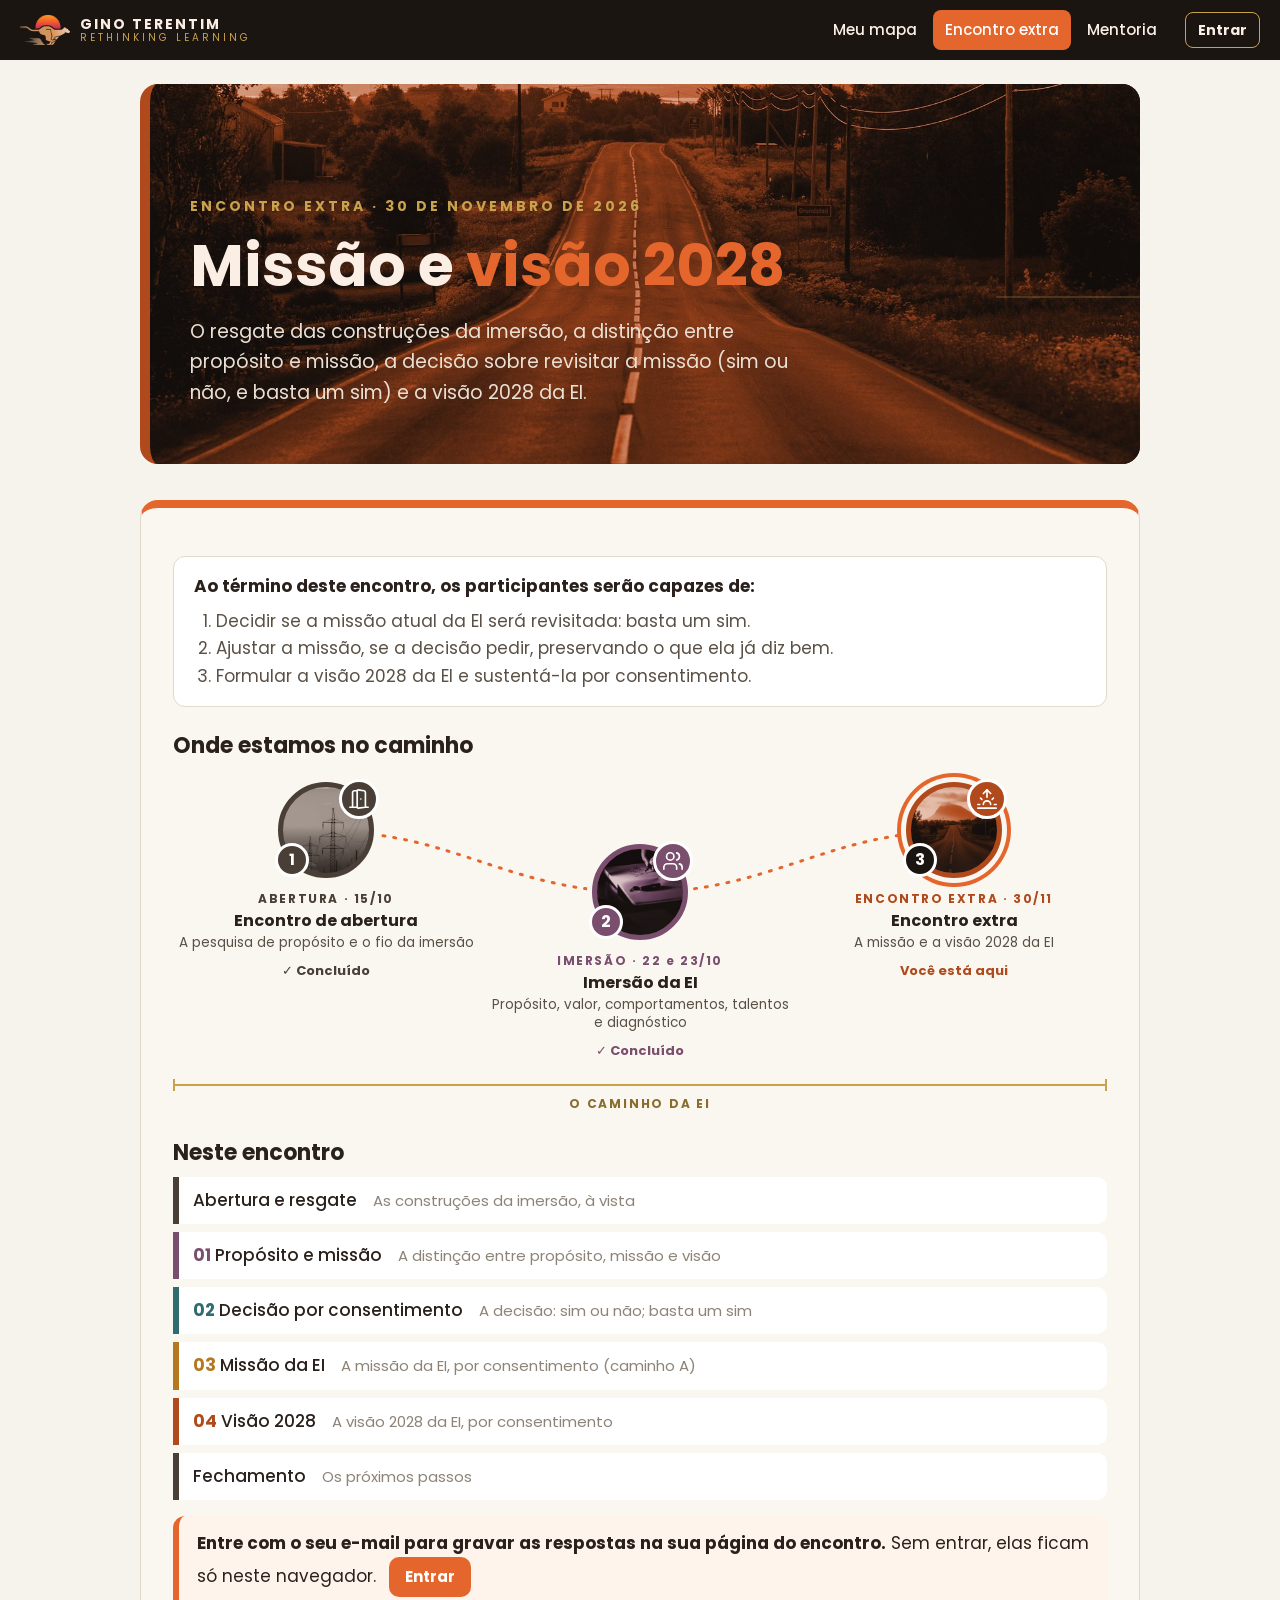
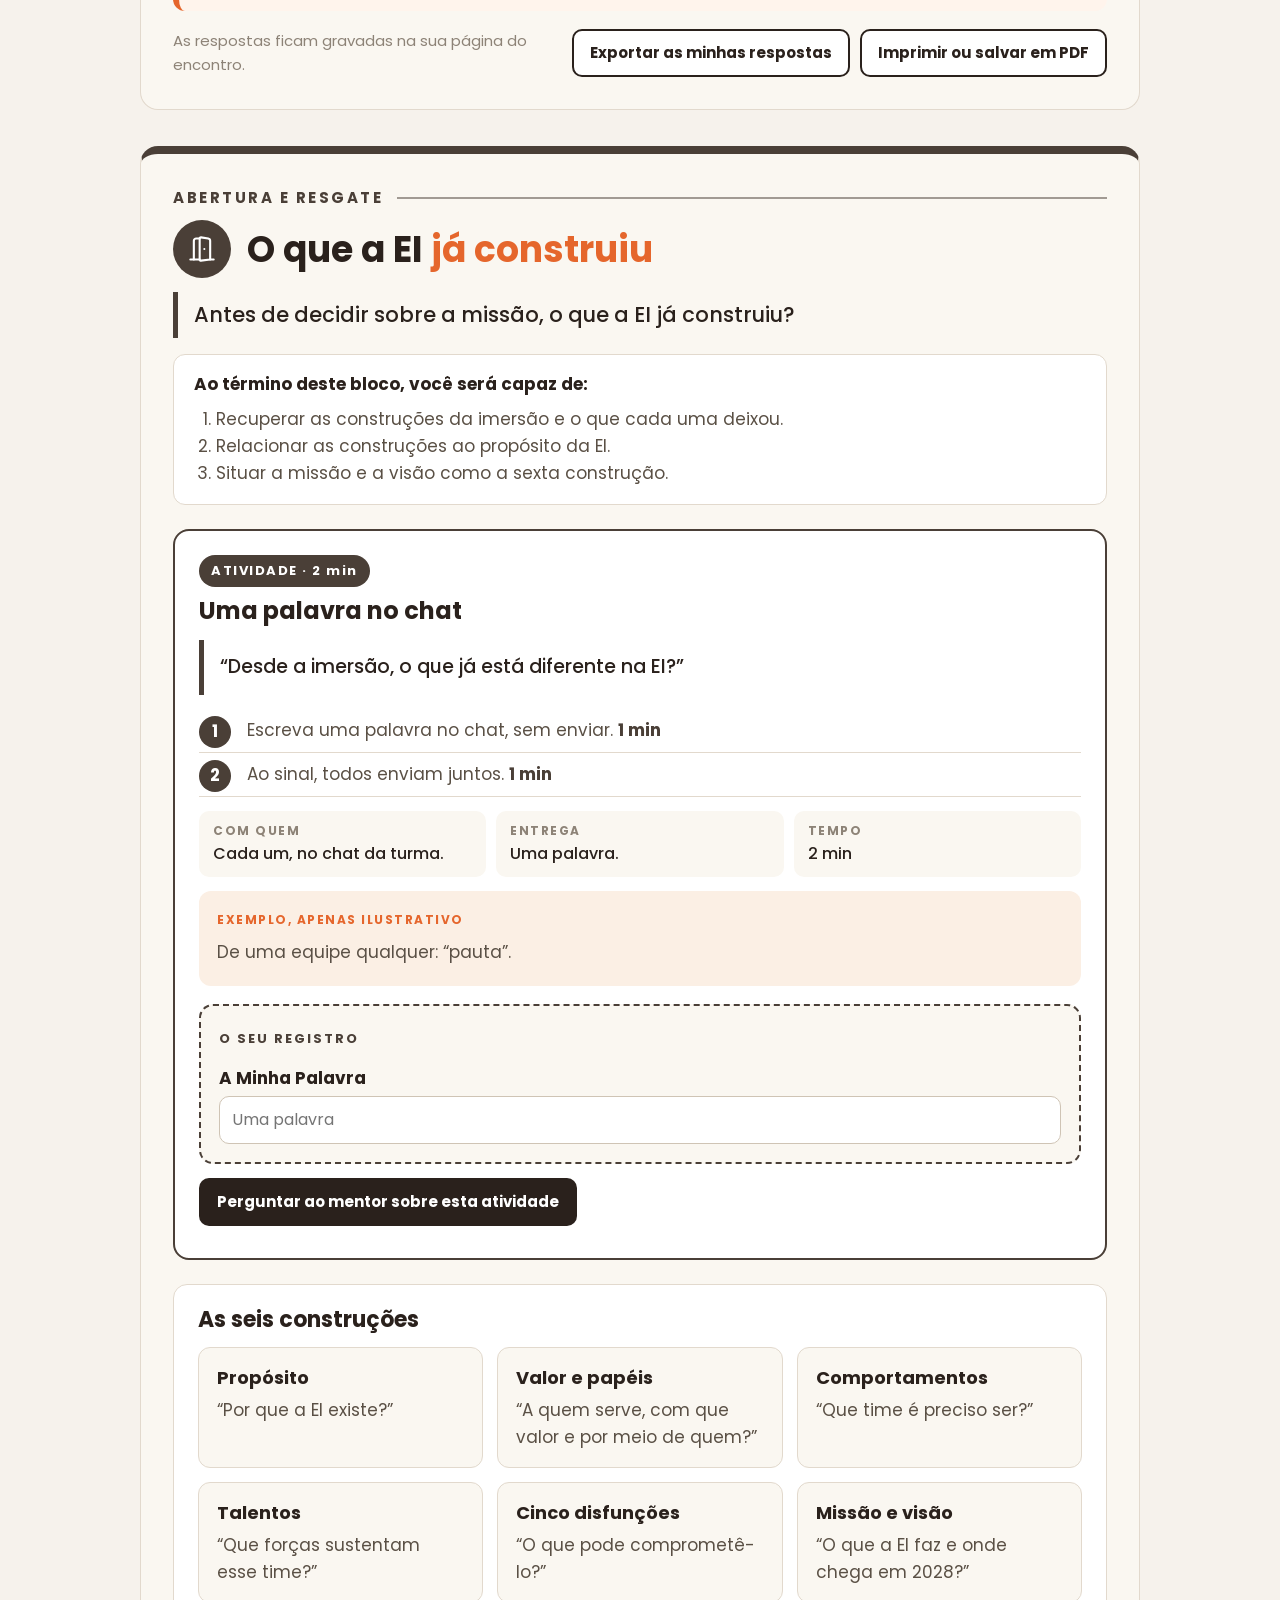
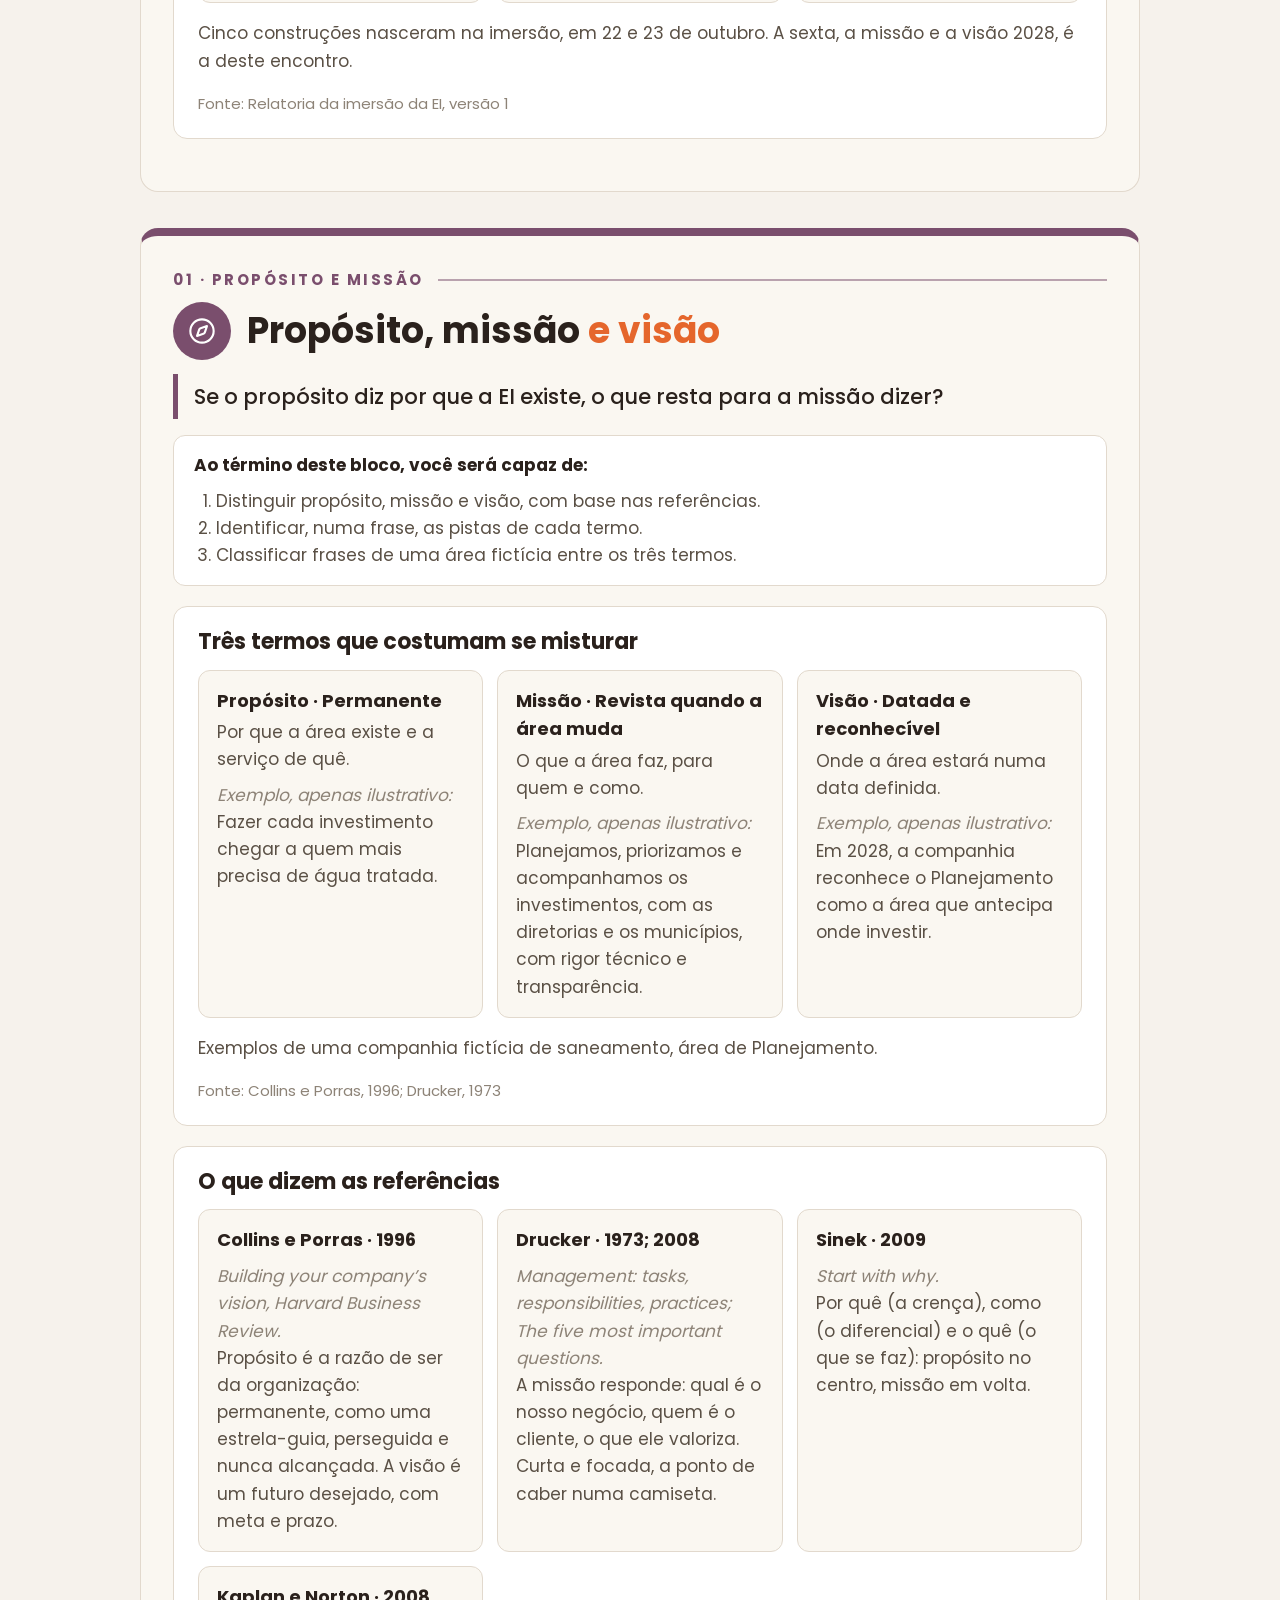
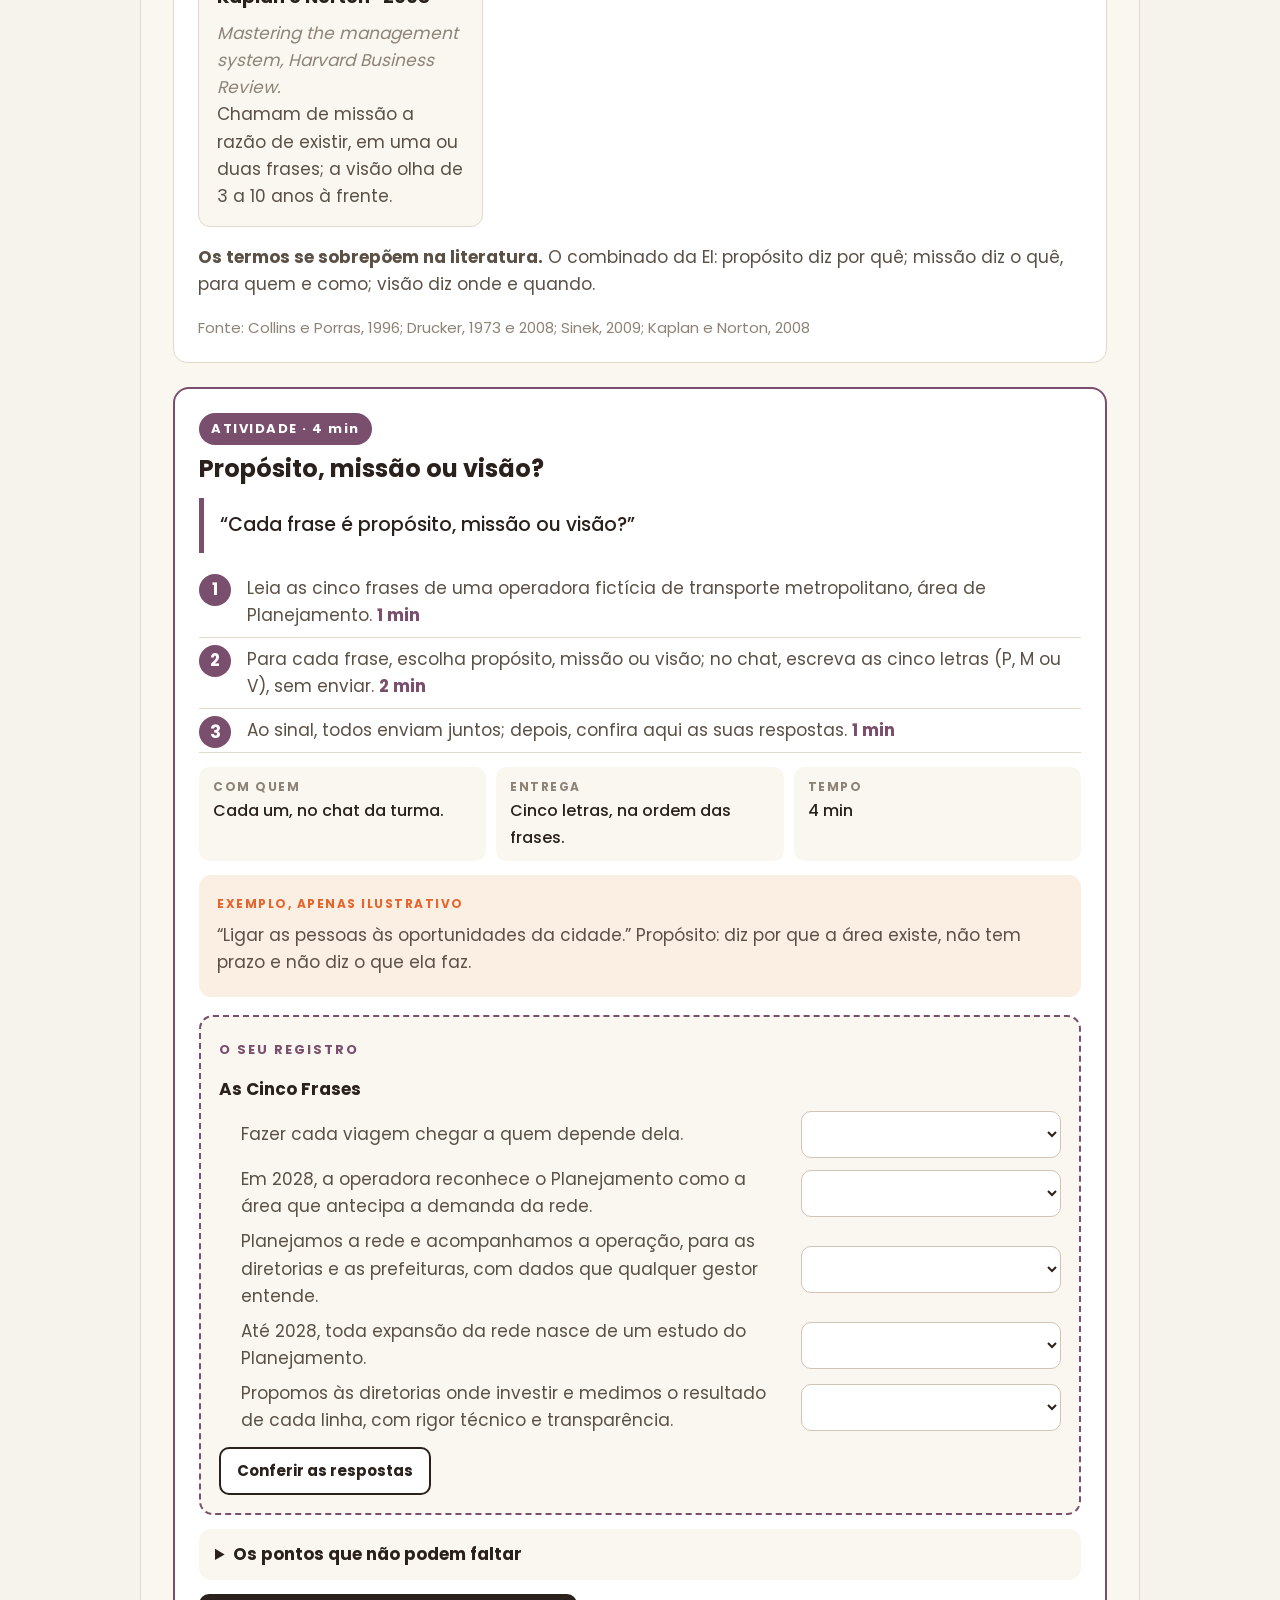
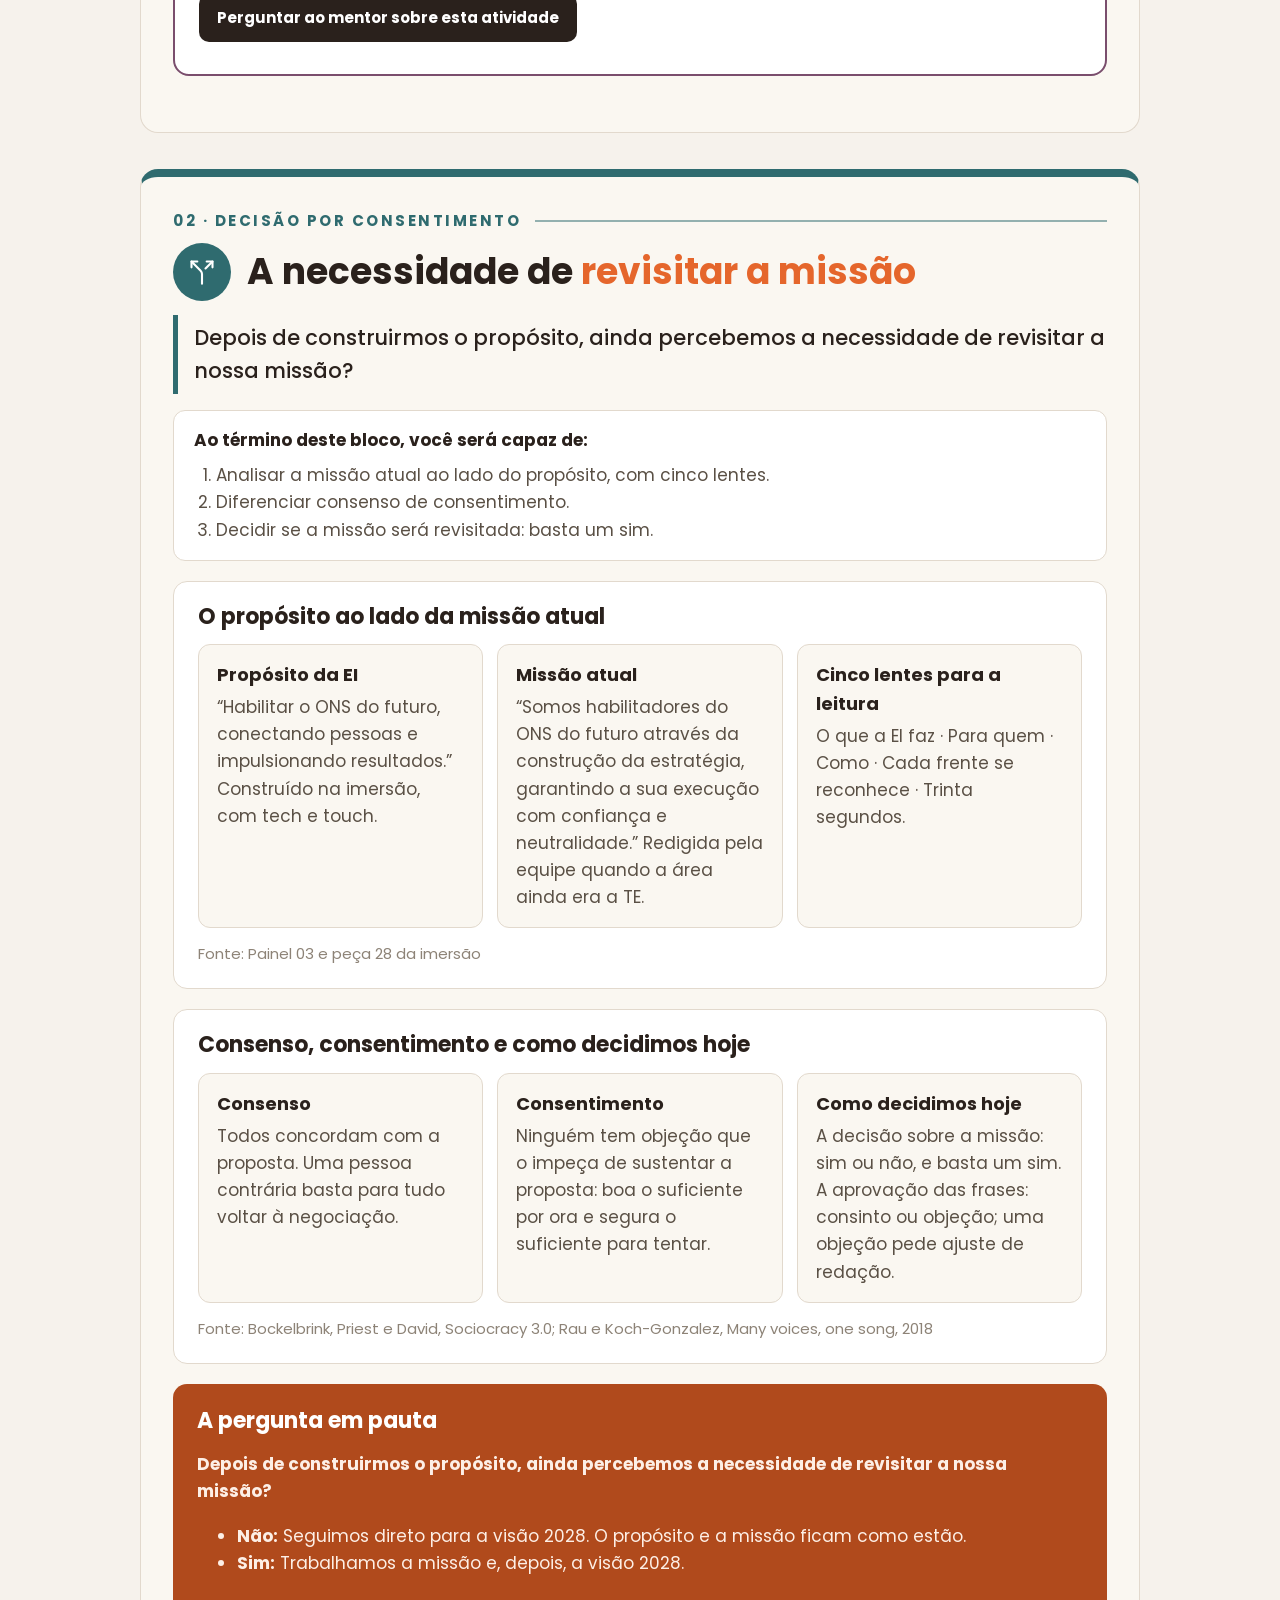
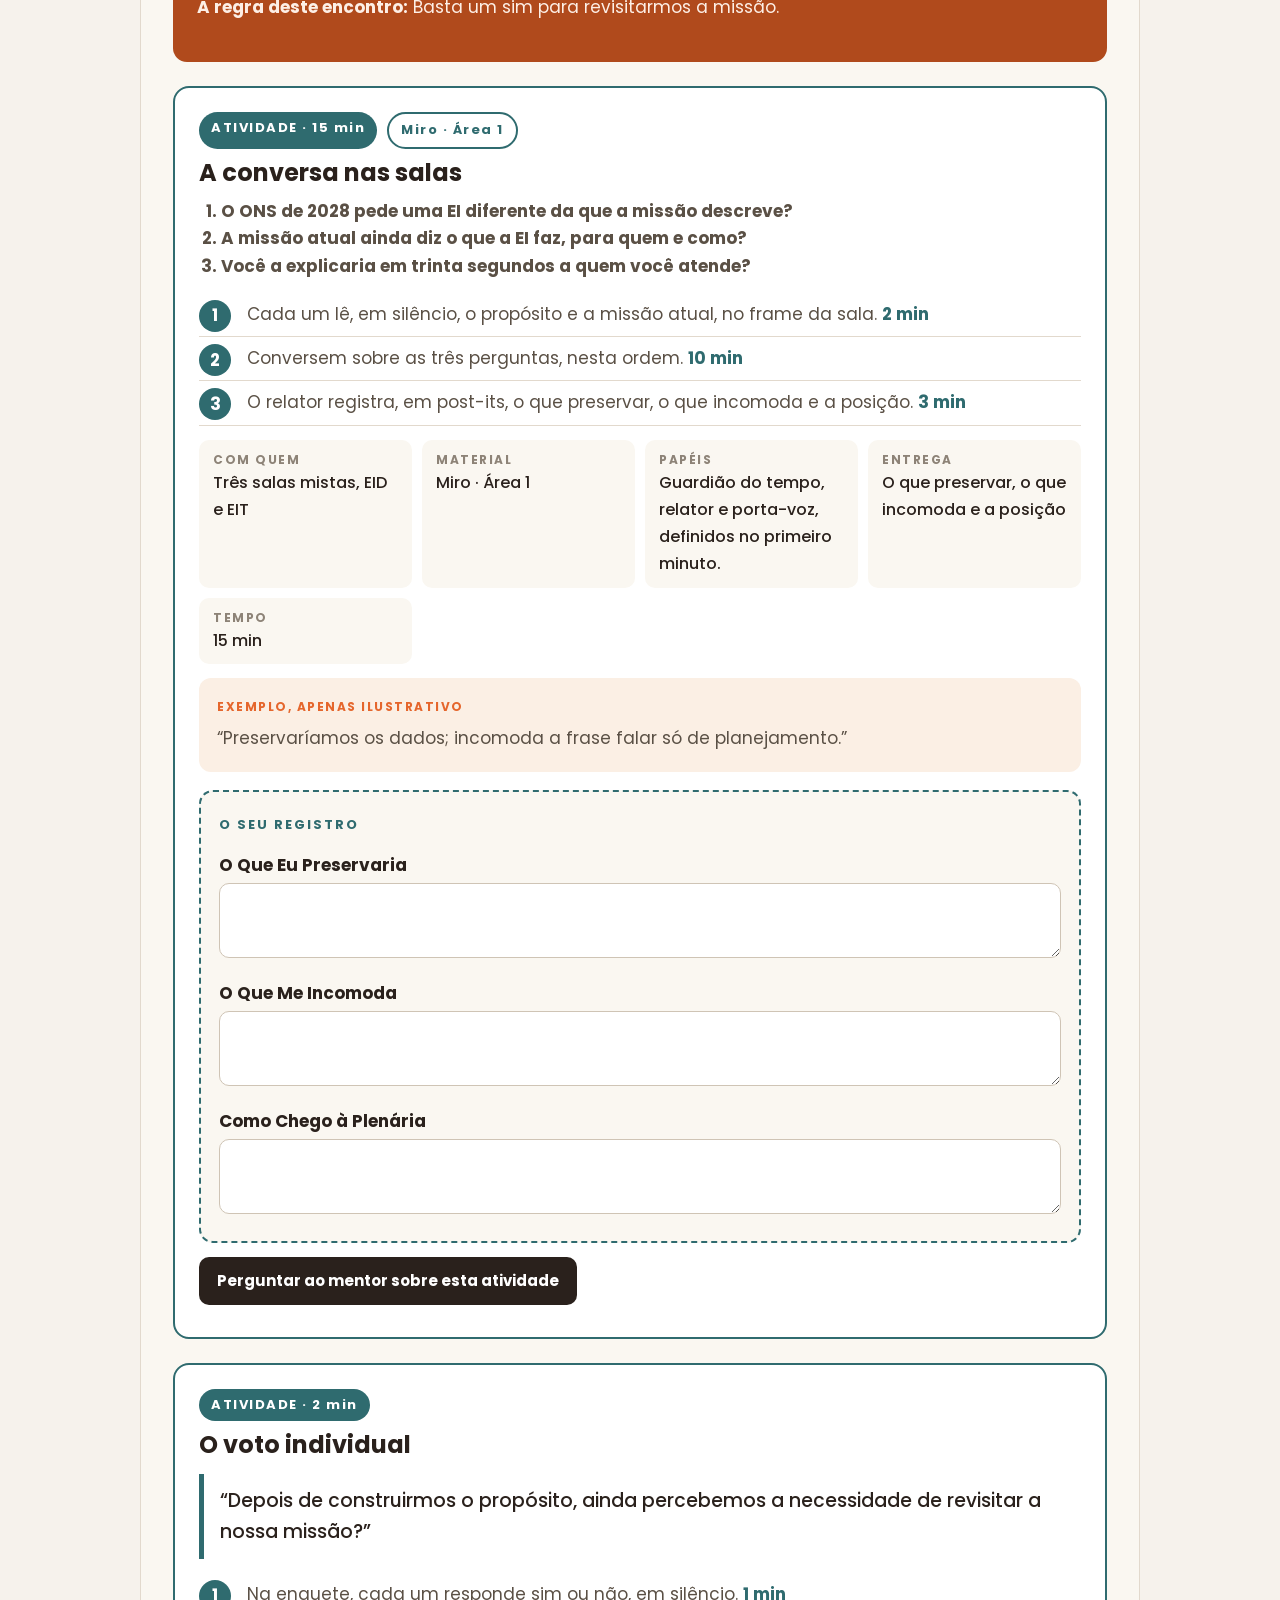
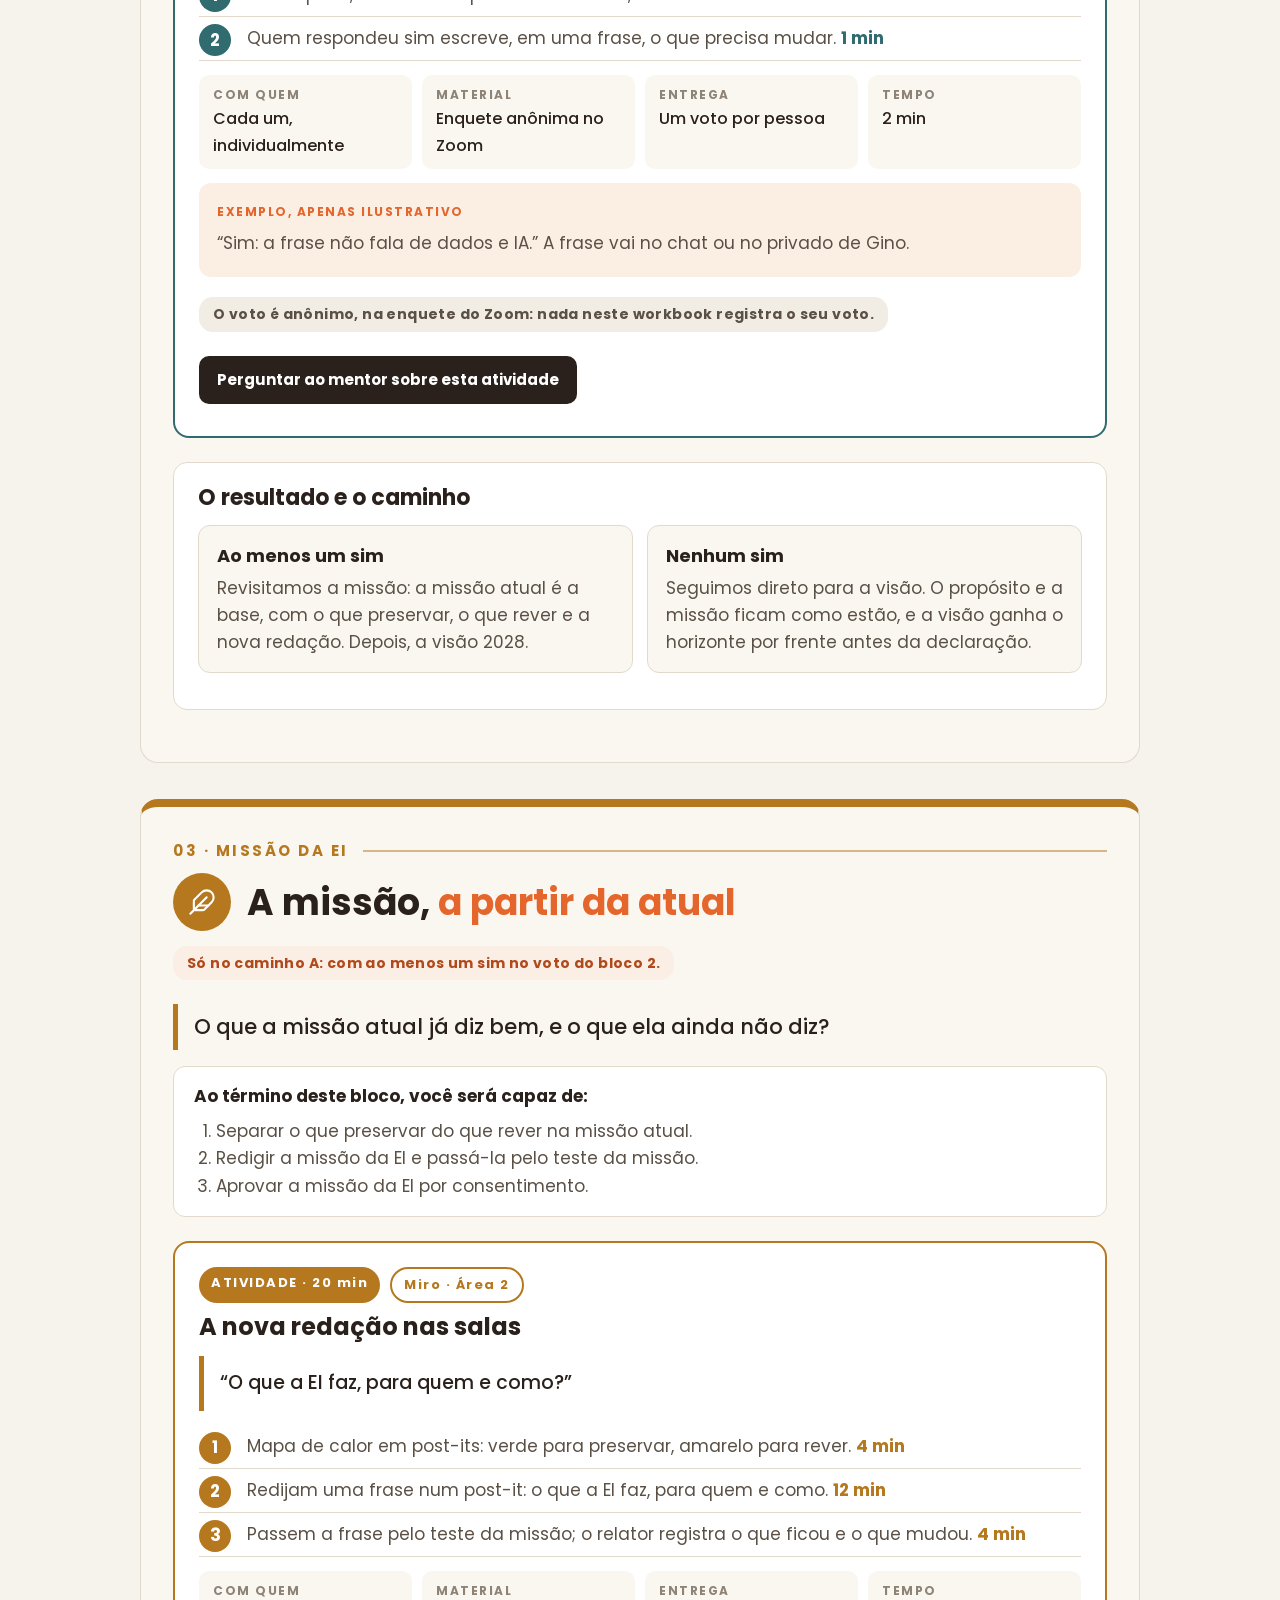
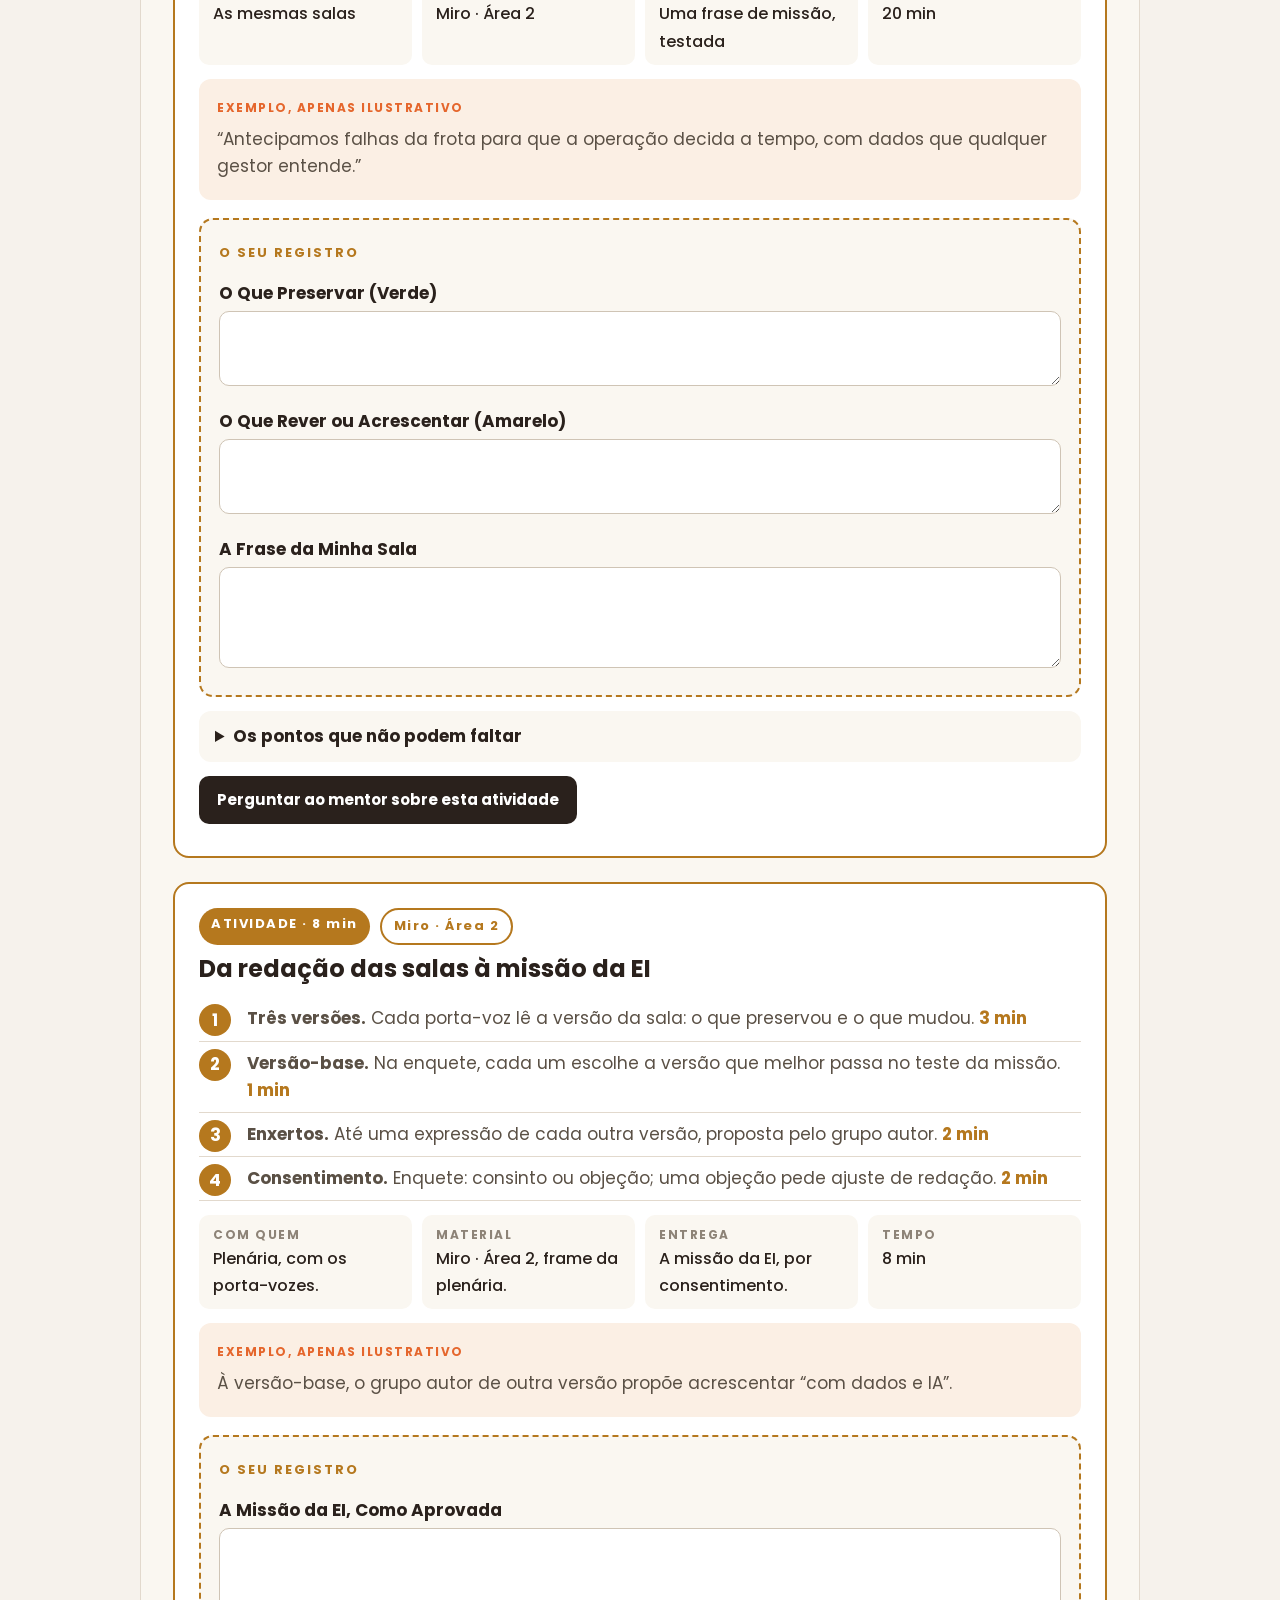
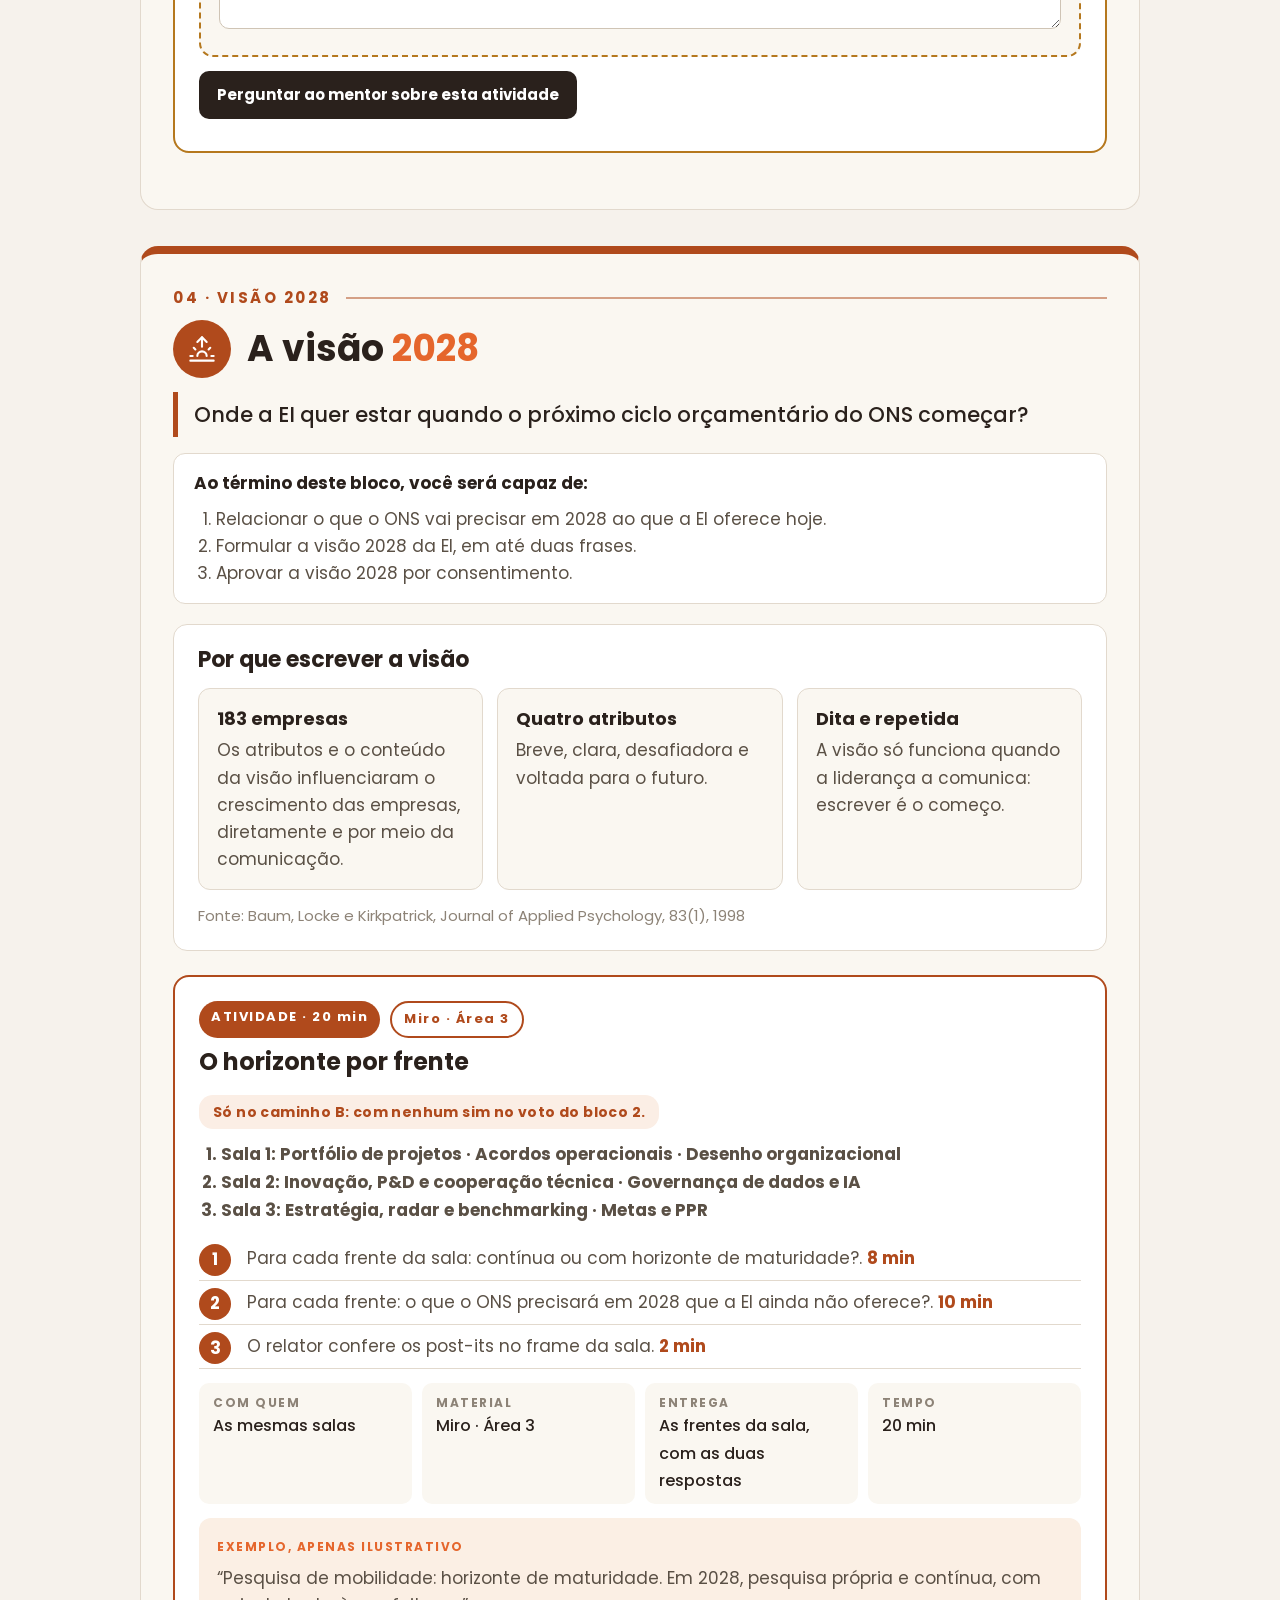
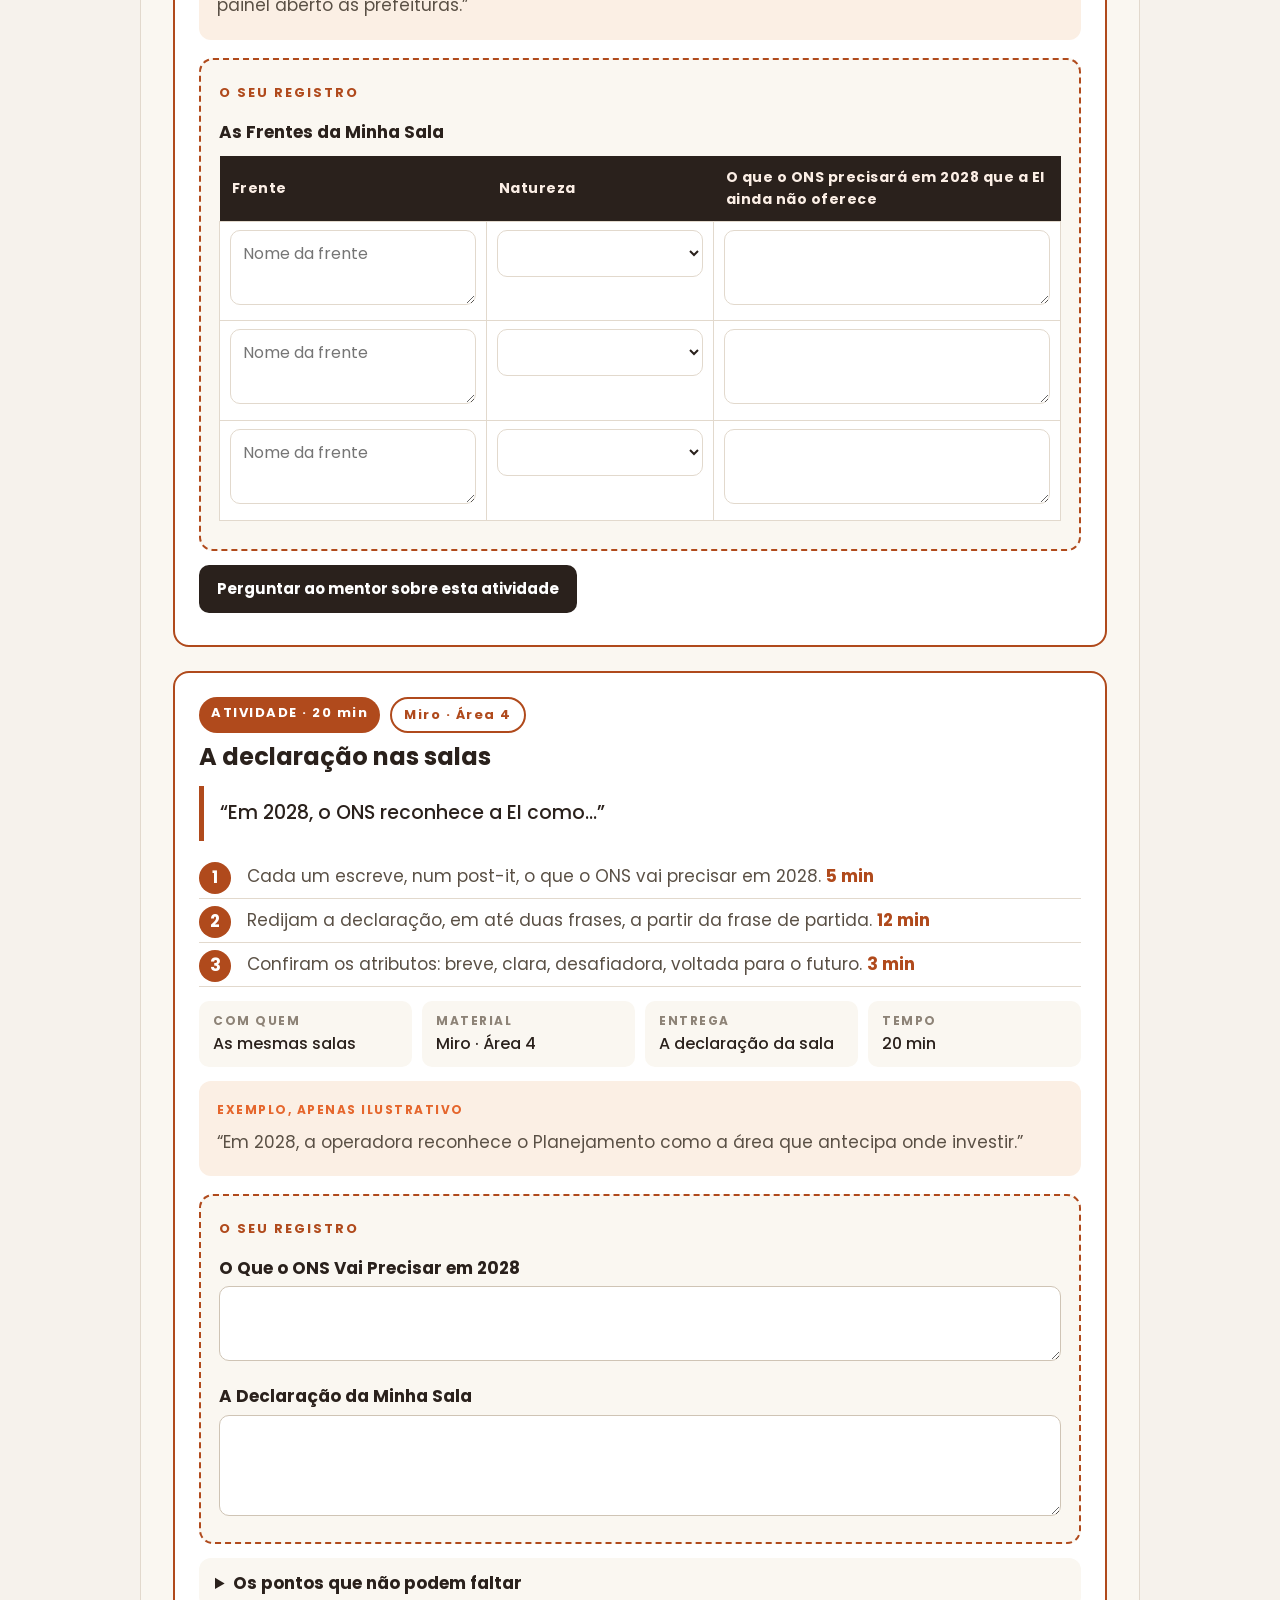
==== docs/e3.html @ 4ee76375 "Workbook: link do quadro do Miro nas atividades Co-Authored-By: Claude Opus 5.5 <noreply@anthropic.c" ====
<!doctype html>
<html lang="pt-BR"><head><meta charset="utf-8"><meta name="viewport" content="width=device-width,initial-scale=1">
<title>Encontro extra EI · Workbook · 30 de novembro</title><meta name="robots" content="noindex">
<style>@font-face{font-family:Poppins;font-weight:400;src:url(fonts/Poppins-Regular.ttf) format('truetype');font-display:swap}@font-face{font-family:Poppins;font-weight:500;src:url(fonts/Poppins-Medium.ttf) format('truetype');font-display:swap}@font-face{font-family:Poppins;font-weight:700;src:url(fonts/Poppins-Bold.ttf) format('truetype');font-display:swap}:root{--lar:#E5662C;--tinta:#2A211C;--corpo:#5A5045;--linha:#E2D9CD;--fraco:#8D8377;--claro:#F6F2EC;--papel:#FAF7F1;--escuro:#1B1512;--ouro:#C9A24D;--tom:#E5662C}
*{box-sizing:border-box}
html{scroll-behavior:smooth}
body{margin:0;font-family:Poppins,system-ui,sans-serif;font-size:17px;line-height:1.6;color:var(--corpo);background:var(--claro)}
a{color:var(--lar)}
h1,h2,h3{color:var(--tinta);line-height:1.2;margin:0 0 .5em}
h1 em,h2 em{font-style:normal;color:var(--lar)}
main{max-width:1040px;margin:0 auto;padding:0 20px 40px}
.topo{position:sticky;top:0;z-index:20;display:flex;align-items:center;gap:16px;flex-wrap:wrap;padding:10px 20px;background:var(--escuro);color:#FBEEE5}
.marca{display:flex;align-items:center;gap:10px;text-decoration:none;color:#FBEEE5}
.marca img{height:30px;width:auto}
.marca span{display:flex;flex-direction:column;line-height:1.15}
.marca b{font-size:14px;letter-spacing:2px}
.marca i{font-style:normal;font-size:10px;letter-spacing:3px;color:var(--ouro)}
.nav{margin-left:auto;display:flex;gap:4px;flex-wrap:wrap}
.nav a{color:#FBEEE5;text-decoration:none;font-size:15px;font-weight:500;padding:8px 12px;border-radius:8px}
.nav a:hover,.nav a.ativo{background:var(--lar);color:#fff}
.selo-prof{margin-left:auto;background:var(--lar);color:#fff;font-weight:700;font-size:13px;letter-spacing:2px;padding:6px 12px;border-radius:6px}
.capa{margin:24px 0 0;padding:56px 40px;border-radius:18px;background:var(--escuro);color:#EADFD3;position:relative;overflow:hidden;border-left:10px solid var(--tom)}
.capa:after{content:"";position:absolute;right:-70px;top:-70px;width:280px;height:280px;border:2px solid var(--ouro);opacity:.35;clip-path:polygon(25% 0,75% 0,100% 50%,75% 100%,25% 100%,0 50%);background:transparent;outline:2px solid var(--ouro)}
.capa__k{font-size:14px;font-weight:700;letter-spacing:3px;color:var(--ouro);margin:0 0 14px}
.capa h1{color:#FBEEE5;font-size:clamp(34px,6vw,58px);margin:0 0 16px}
.capa__l{font-size:19px;max-width:720px;margin:0}
.bloco{margin:36px 0 0;padding:32px;background:var(--papel);border:1px solid var(--linha);border-radius:18px;border-top:8px solid var(--tom)}
.bloco--abre{border-top-color:var(--lar)}
.eyebrow{display:flex;align-items:center;gap:14px;color:var(--tom);font-weight:700;font-size:15px;letter-spacing:2.5px;margin-bottom:10px}
.eyebrow i{flex:1;height:2px;background:var(--tom);opacity:.5}
.bloco h2{font-size:clamp(26px,4vw,36px)}
.bloco h3{font-size:22px;margin-top:1.2em}
.pergunta{font-size:21px;font-weight:500;color:var(--tinta);border-left:5px solid var(--tom);padding:6px 0 6px 16px;margin:14px 0}
.pergunta--at{font-size:19px;background:#fff;border-radius:0 10px 10px 0;padding:12px 16px}
.capaz{background:#fff;border:1px solid var(--linha);border-radius:12px;padding:16px 20px;margin:16px 0}
.capaz b{color:var(--tinta)}
.capaz ol{margin:8px 0 0;padding-left:22px}
.conceito{background:#fff;border:1px solid var(--linha);border-radius:14px;padding:22px 24px;margin:20px 0}
.conceito h3{margin-top:0}
.fonte{font-size:15px;color:var(--fraco);margin:10px 0 0}
.regua{background:#B04A1C;color:#FDEFE6;border-radius:14px;padding:24px;margin:20px 0}
.regua h3{color:#fff;margin-top:0}
.regua__q{font-size:22px;font-weight:700;color:#fff}
.regua .cards3>div{background:rgba(255,255,255,.12);border:0;color:#FDEFE6}
.regua .cards3 b{color:#fff}
.regua .tabela--ler{background:#fff;color:var(--corpo)}
.cards3{display:grid;grid-template-columns:repeat(auto-fit,minmax(230px,1fr));gap:14px;margin:14px 0}
.cards3>div{background:var(--papel);border:1px solid var(--linha);border-radius:12px;padding:16px 18px}
.cards3 b{display:block;color:var(--tinta);font-size:18px;margin-bottom:4px}
.cards3 p{margin:0}
.cards3 i{display:block;margin-top:8px;color:var(--fraco)}
.cards2{display:grid;grid-template-columns:repeat(auto-fit,minmax(260px,1fr));gap:16px;margin:24px 0 8px}
.cartao{display:flex;flex-direction:column;gap:6px;padding:22px;border-radius:14px;background:var(--tom);color:#fff;text-decoration:none}
.cartao span{font-size:13px;font-weight:700;letter-spacing:2px;opacity:.85}
.cartao b{font-size:22px;line-height:1.2}
.cartao i{font-style:normal;opacity:.9}
.nota-pe{color:var(--fraco);font-size:15px}
.caminho{display:grid;grid-template-columns:repeat(5,1fr);gap:10px;margin:16px 0}
.caminho__p{display:flex;flex-direction:column;align-items:center;text-align:center;gap:4px;padding:14px 8px;border-radius:12px;background:#fff;border:2px solid var(--linha);text-decoration:none;color:var(--corpo)}
.caminho__g{font-size:11px;font-weight:700;letter-spacing:1.5px;color:var(--fraco);text-transform:uppercase;min-height:34px}
.caminho__n{width:52px;height:52px;border-radius:50%;display:grid;place-items:center;font-weight:700;font-size:22px;color:var(--tom);border:3px solid var(--tom);background:var(--claro)}
.caminho__p b{color:var(--tinta);font-size:15px;line-height:1.25}
.caminho__p small{font-size:13px}
.caminho__p em{font-style:normal;font-size:13px;font-weight:500;color:var(--tom)}
.caminho__p.feito .caminho__n,.caminho__p.aqui .caminho__n{background:var(--tom);color:#fff}
.caminho__p.aqui{border-color:var(--lar);box-shadow:0 0 0 3px rgba(229,102,44,.25)}
.indice{list-style:none;padding:0;margin:10px 0;display:grid;gap:8px}
.indice li{display:flex;flex-wrap:wrap;gap:6px 16px;align-items:baseline;background:#fff;border-left:6px solid var(--tom);border-radius:0 10px 10px 0;padding:10px 14px}
.indice a{color:var(--tinta);text-decoration:none;font-weight:500}
.indice a b{color:var(--tom)}
.indice span{color:var(--fraco);font-size:15px}
.atividade{background:#fff;border:2px solid var(--tom);border-radius:16px;padding:24px;margin:24px 0}
.atividade__cab{display:flex;gap:10px;flex-wrap:wrap;margin-bottom:10px}
.selo{display:inline-block;background:var(--tom);color:#fff;font-weight:700;font-size:13px;letter-spacing:1.5px;padding:6px 12px;border-radius:999px;text-decoration:none}
.selo--miro{background:#fff;color:var(--tom);border:2px solid var(--tom)}
.atividade h3{margin-top:4px;font-size:24px}
.passos{padding-left:0;list-style:none;counter-reset:p;margin:14px 0}
.passos li{counter-increment:p;position:relative;padding:8px 0 8px 48px;border-bottom:1px solid var(--linha)}
.passos li:before{content:counter(p);position:absolute;left:0;top:7px;width:32px;height:32px;border-radius:50%;background:var(--tom);color:#fff;font-weight:700;display:grid;place-items:center}
.passos li i{font-style:normal;font-weight:700;color:var(--tom);white-space:nowrap}
.meta{display:grid;grid-template-columns:repeat(auto-fit,minmax(200px,1fr));gap:10px;margin:14px 0}
.meta div{background:var(--papel);border-radius:10px;padding:10px 14px}
.meta span{display:block;font-size:12px;font-weight:700;letter-spacing:1.5px;text-transform:uppercase;color:var(--fraco)}
.meta b{font-weight:500;color:var(--tinta);font-size:16px}
.exemplo{background:#FBEFE4;border-radius:12px;padding:14px 18px;margin:14px 0}
.exemplo>span{font-size:12px;font-weight:700;letter-spacing:1.5px;color:var(--lar)}
.exemplo p{margin:6px 0}
.registro{border:2px dashed var(--tom);border-radius:14px;padding:18px;margin:18px 0 6px;background:var(--papel)}
.registro__t{font-size:13px;font-weight:700;letter-spacing:2px;color:var(--tom)}
.campo{margin:14px 0 0}
.campo label{display:block;color:var(--tinta);margin-bottom:4px}
.dica{margin:0 0 6px;font-size:15px;color:var(--fraco)}
textarea,input[type=text],select{width:100%;font:inherit;font-size:16px;color:var(--tinta);background:#fff;border:1.5px solid #CFC4B5;border-radius:10px;padding:10px 12px}
textarea{resize:vertical;min-height:52px}
textarea:focus,input:focus,select:focus{outline:3px solid rgba(229,102,44,.35);border-color:var(--lar)}
.espelho__v{background:#fff;border:1.5px solid var(--linha);border-radius:10px;padding:10px 12px;color:var(--tinta);white-space:pre-wrap}
.notas{display:grid;grid-template-columns:repeat(auto-fit,minmax(130px,1fr));gap:10px}
.banco{margin:4px 0 8px}
.lacunas,.associar{padding-left:22px;margin:8px 0 12px}
.lacunas li,.associar li{margin:8px 0}
.lacuna{width:74px!important;display:inline-block;text-align:center;font-weight:700}
.associar li{display:grid;grid-template-columns:1fr minmax(200px,260px);gap:12px;align-items:center}
.certo{border-color:#3F7D4E!important;background:#E9F4EA!important}
.errado{border-color:#B8432F!important;background:#FBE9E5!important}
.tabela-w{overflow-x:auto;margin:10px 0}
.tabela{width:100%;border-collapse:collapse;font-size:16px}
.tabela th{background:var(--tinta);color:#FBEEE5;text-align:left;padding:10px 12px;font-size:14px;letter-spacing:.5px}
.tabela td{border:1px solid var(--linha);padding:8px 10px;vertical-align:top;background:#fff;min-width:190px}
.tabela--ler td{padding:10px 12px}
.tabela td textarea,.tabela td select{border-color:var(--linha)}
.mapa{position:relative;margin:16px 0 0;height:480px;background:#fff;border:1.5px solid var(--linha);border-radius:12px;overflow:hidden}
.mapa:before{content:"";position:absolute;left:50%;top:0;bottom:0;border-left:2px dashed var(--linha)}
.mapa:after{content:"";position:absolute;top:50%;left:0;right:0;border-top:2px dashed var(--linha)}
.mapa__q{position:absolute;font-size:12px;font-weight:700;letter-spacing:1px;color:var(--fraco);text-transform:uppercase;padding:8px 10px;z-index:1}
.mapa__n{position:absolute;z-index:2;max-width:42%;font-size:14px;line-height:1.25;font-weight:500;color:var(--tinta);padding:6px 9px;border-radius:6px;box-shadow:0 1px 0 rgba(0,0,0,.15)}
.pontos{margin:14px 0 0;background:var(--papel);border-radius:12px;padding:12px 16px}
.pontos summary{cursor:pointer;font-weight:700;color:var(--tinta)}
.btn{display:inline-block;font:inherit;font-size:15px;font-weight:700;border-radius:10px;padding:10px 16px;cursor:pointer;text-decoration:none;border:2px solid transparent}
.btn--sec{background:#fff;color:var(--tinta);border-color:var(--tinta)}
.btn--mentor{background:var(--tinta);color:#fff}
.mentor{margin:14px 0 0}
.barra{display:flex;flex-wrap:wrap;gap:10px;align-items:center;margin:18px 0 0}
.barra__s{flex:1;min-width:220px;color:var(--fraco);font-size:15px}
.prof{margin:16px 0 0;background:#2A211C;color:#EADFD3;border-radius:12px;padding:16px 20px}
.prof>span{font-size:12px;font-weight:700;letter-spacing:2px;color:var(--ouro)}
.prof__resp{background:rgba(255,255,255,.08);border-radius:10px;padding:10px 14px;margin-top:10px}
.prof__resp b{color:#fff;display:block}
.rodape{max-width:1040px;margin:0 auto;padding:20px;display:flex;justify-content:space-between;gap:12px;flex-wrap:wrap;font-size:14px;color:var(--fraco);border-top:1px solid var(--linha)}
.rodape span:last-child{color:var(--lar);font-weight:700}
@media(max-width:760px){
 body{font-size:16px}.bloco{padding:20px}.capa{padding:36px 22px}
 .caminho{grid-template-columns:1fr 1fr}.caminho__g{min-height:0}
 .associar li{grid-template-columns:1fr}
 .tabela[data-tabela] thead{display:none}
 .tabela[data-tabela] tr{display:block;margin-bottom:14px;border:1px solid var(--linha);border-radius:10px;overflow:hidden}
 .tabela[data-tabela] td{display:block;border:0;border-bottom:1px solid var(--linha)}
 .tabela[data-tabela] td:before{content:attr(data-th);display:block;font-size:12px;font-weight:700;letter-spacing:1px;color:var(--fraco);text-transform:uppercase;margin-bottom:4px}
 .mapa{height:420px}
}
@media print{
 .topo,.barra,.mentor,.btn{display:none!important}
 body{background:#fff;font-size:12pt}.bloco,.atividade,.conceito{break-inside:avoid-page;box-shadow:none}
 .bloco{break-inside:auto}.capa{background:#fff;color:#000;border:2px solid #000}.capa h1{color:#000}.capa__k{color:#000}
 textarea,input,select{border:1px solid #999}
 details.pontos{display:block}
}

/* ===== camada 2026-11 · mapa de navegação, conta e capas com foto ===== */
.btn{background:var(--lar);color:#fff}
.btn--sec{background:#fff;color:var(--tinta);border-color:var(--tinta)}
.btn--mentor{background:var(--tinta);color:#fff}
.btn--grande{font-size:17px;padding:14px 22px;margin-top:18px;width:100%}
.btn:hover{filter:brightness(1.06)}
.disco{flex:none;display:inline-grid;place-items:center;width:54px;height:54px;border-radius:50%;background:var(--tom)}
.disco svg{display:block}
.capa--foto{background-color:var(--escuro);background-image:var(--foto,none);background-position:right center;background-size:cover;background-repeat:no-repeat;min-height:380px;display:flex;flex-direction:column;justify-content:flex-end}
.capa--foto .capa__l,.capa--foto h1,.capa--foto .capa__k{max-width:640px;position:relative;z-index:1}
.capa--foto:after{opacity:.22}
.conta{display:flex;align-items:center;gap:10px;font-size:14px;color:#FBEEE5}
.conta a{color:#FBEEE5;font-weight:700;text-decoration:none;border:1.5px solid var(--ouro);padding:6px 12px;border-radius:8px}
.conta span{font-weight:700}
.conta__sair{font:inherit;font-size:13px;background:transparent;color:var(--ouro);border:1.5px solid var(--ouro);border-radius:8px;padding:5px 10px;cursor:pointer}
.aviso-conta{margin:16px 0 0;padding:14px 18px;border-radius:12px;background:#FFF4EC;border-left:6px solid var(--lar);color:var(--tinta)}
.aviso-conta .btn{margin-left:8px;padding:6px 14px}
.barra__s--ok{color:#4B6A41;font-weight:500}
.barra__s--ok:before{content:"";display:inline-block;width:9px;height:9px;border-radius:50%;background:#5E7D52;margin-right:8px;vertical-align:1px}
/* entrada */
.entrada{margin:28px 0 0;display:grid;grid-template-columns:minmax(0,1.05fr) minmax(0,1fr);gap:28px;align-items:start}
.entrada[hidden]{display:none}
.entrada__f{padding:32px;background:var(--papel);border:1px solid var(--linha);border-top:8px solid var(--lar);border-radius:18px}
.entrada__f h2{font-size:clamp(26px,4vw,34px)}
.entrada__f label{display:block;margin:16px 0 6px;color:var(--tinta)}
.entrada__f input{font-size:18px;padding:12px 14px}
.entrada__f input[name=codigo]{letter-spacing:10px;max-width:200px}
.entrada__aviso{min-height:1.6em;margin:12px 0 0;color:var(--corpo);font-weight:500}
.entrada__aviso--erro{color:#A33B12}
.entrada__passos{list-style:none;margin:0;padding:12px 0 0;display:flex;flex-direction:column;gap:22px;position:relative}
.entrada__passos:before{content:"";position:absolute;left:26px;top:40px;bottom:40px;border-left:2.5px dashed var(--ouro)}
.entrada__passos li{display:flex;gap:18px;align-items:flex-start;position:relative}
.entrada__passos b{display:block;color:var(--tinta);font-size:19px;margin-top:6px}
.entrada__passos p{margin:2px 0 0}
/* mapa do curso */
.mapa-curso{margin:36px 0 0;padding:36px 32px 32px;border-radius:18px;border:1px solid var(--linha);position:relative;overflow:hidden;
  background:var(--papel) url("data:image/svg+xml,%3Csvg%20xmlns%3D%22http%3A//www.w3.org/2000/svg%22%20width%3D%221000%22%20height%3D%22560%22%20viewBox%3D%220%200%201000%20560%22%3E%3Cg%20fill%3D%22none%22%20stroke%3D%22%23C9A24D%22%20stroke-opacity%3D%22.28%22%20stroke-width%3D%221.1%22%3E%3Cpath%20d%3D%22M219.3%2C150.0%20L220.1%2C152.6%20L220.0%2C155.2%20L219.1%2C157.8%20L217.5%2C160.1%20L215.2%2C162.2%20L212.6%2C163.9%20L209.8%2C165.5%20L207.0%2C166.8%20L204.3%2C168.0%20L201.7%2C169.2%20L199.2%2C170.3%20L196.7%2C171.4%20L194.1%2C172.4%20L191.4%2C173.3%20L188.6%2C173.9%20L185.8%2C174.3%20L182.9%2C174.4%20L180.0%2C174.2%20L177.2%2C173.9%20L174.4%2C173.5%20L171.6%2C173.1%20L168.8%2C172.7%20L165.9%2C172.4%20L162.8%2C172.1%20L159.6%2C171.6%20L156.3%2C171.0%20L153.0%2C170.0%20L150.1%2C168.6%20L147.6%2C166.8%20L145.8%2C164.6%20L144.7%2C162.2%20L144.4%2C159.6%20L144.7%2C157.0%20L145.5%2C154.5%20L146.5%2C152.2%20L147.6%2C150.0%20L148.5%2C148.0%20L149.1%2C146.0%20L149.5%2C143.9%20L149.7%2C141.8%20L149.9%2C139.6%20L150.3%2C137.3%20L151.0%2C135.0%20L152.2%2C132.7%20L153.9%2C130.7%20L156.1%2C128.9%20L158.6%2C127.4%20L161.5%2C126.3%20L164.5%2C125.4%20L167.6%2C124.7%20L170.7%2C124.3%20L173.8%2C123.9%20L176.9%2C123.6%20L180.0%2C123.4%20L183.1%2C123.4%20L186.3%2C123.6%20L189.3%2C124.2%20L192.2%2C125.2%20L194.8%2C126.5%20L197.0%2C128.1%20L198.9%2C130.0%20L200.5%2C131.9%20L201.9%2C133.8%20L203.2%2C135.5%20L204.7%2C137.2%20L206.4%2C138.7%20L208.5%2C140.2%20L210.8%2C141.7%20L213.3%2C143.4%20L215.7%2C145.3%20L217.8%2C147.6%20L219.3%2C150.0Z%22/%3E%3Cpath%20d%3D%22M259.8%2C150.0%20L260.6%2C155.2%20L259.7%2C160.4%20L257.2%2C165.3%20L253.4%2C169.8%20L248.8%2C173.7%20L243.6%2C177.2%20L238.4%2C180.3%20L233.2%2C183.1%20L228.3%2C185.8%20L223.4%2C188.4%20L218.6%2C190.9%20L213.7%2C193.3%20L208.5%2C195.3%20L203.1%2C197.0%20L197.4%2C198.1%20L191.6%2C198.7%20L185.8%2C198.7%20L180.0%2C198.3%20L174.4%2C197.8%20L168.8%2C197.2%20L163.1%2C196.6%20L157.3%2C196.2%20L151.2%2C195.8%20L144.7%2C195.2%20L138.1%2C194.3%20L131.5%2C192.8%20L125.3%2C190.5%20L120.0%2C187.3%20L115.7%2C183.3%20L112.9%2C178.7%20L111.5%2C173.7%20L111.4%2C168.5%20L112.3%2C163.4%20L113.8%2C158.6%20L115.5%2C154.2%20L116.9%2C150.0%20L117.8%2C146.0%20L118.1%2C141.9%20L118.1%2C137.7%20L118.0%2C133.3%20L118.1%2C128.6%20L118.8%2C123.8%20L120.5%2C119.1%20L123.2%2C114.7%20L127.0%2C110.8%20L131.7%2C107.4%20L137.1%2C104.6%20L143.0%2C102.5%20L149.0%2C100.8%20L155.1%2C99.4%20L161.3%2C98.3%20L167.5%2C97.3%20L173.7%2C96.6%20L180.0%2C96.3%20L186.3%2C96.4%20L192.6%2C97.2%20L198.5%2C98.8%20L204.0%2C101.1%20L208.9%2C104.1%20L213.1%2C107.5%20L216.6%2C111.2%20L219.7%2C114.9%20L222.7%2C118.4%20L225.8%2C121.6%20L229.3%2C124.4%20L233.5%2C127.1%20L238.3%2C129.9%20L243.5%2C132.9%20L248.7%2C136.4%20L253.5%2C140.4%20L257.4%2C145.0%20L259.8%2C150.0Z%22/%3E%3Cpath%20d%3D%22M300.5%2C150.0%20L300.5%2C157.8%20L298.0%2C165.4%20L293.4%2C172.5%20L287.4%2C179.0%20L280.5%2C184.7%20L273.2%2C189.9%20L266.0%2C194.6%20L259.1%2C199.1%20L252.3%2C203.5%20L245.5%2C207.8%20L238.5%2C211.9%20L231.1%2C215.6%20L223.2%2C218.7%20L214.9%2C221.0%20L206.2%2C222.4%20L197.4%2C223.0%20L188.6%2C223.0%20L180.0%2C222.5%20L171.5%2C222.0%20L163.0%2C221.5%20L154.3%2C221.2%20L145.2%2C220.9%20L135.6%2C220.5%20L125.7%2C219.7%20L115.7%2C218.0%20L106.1%2C215.3%20L97.5%2C211.1%20L90.3%2C205.7%20L85.1%2C199.2%20L82.0%2C191.9%20L80.9%2C184.2%20L81.3%2C176.6%20L82.8%2C169.3%20L84.6%2C162.5%20L86.1%2C156.1%20L87.0%2C150.0%20L86.9%2C144.0%20L86.2%2C137.8%20L85.2%2C131.2%20L84.5%2C124.2%20L84.5%2C117.0%20L85.9%2C109.8%20L89.0%2C102.8%20L93.7%2C96.3%20L99.9%2C90.7%20L107.4%2C85.9%20L115.7%2C81.9%20L124.4%2C78.7%20L133.4%2C76.0%20L142.5%2C73.8%20L151.7%2C71.8%20L161.0%2C70.2%20L170.4%2C69.1%20L180.0%2C68.7%20L189.5%2C69.3%20L198.8%2C71.1%20L207.5%2C74.0%20L215.3%2C78.1%20L222.2%2C82.9%20L228.1%2C88.3%20L233.3%2C93.6%20L238.0%2C98.8%20L242.9%2C103.4%20L248.4%2C107.5%20L254.7%2C111.2%20L262.0%2C114.9%20L270.1%2C118.9%20L278.4%2C123.5%20L286.3%2C128.9%20L293.1%2C135.2%20L298.0%2C142.4%20L300.5%2C150.0Z%22/%3E%3Cpath%20d%3D%22M340.1%2C150.0%20L338.5%2C160.3%20L334.0%2C170.1%20L327.4%2C179.2%20L319.3%2C187.6%20L310.6%2C195.1%20L301.8%2C202.1%20L293.2%2C208.7%20L284.9%2C215.2%20L276.6%2C221.5%20L268.0%2C227.6%20L258.8%2C233.3%20L248.8%2C238.2%20L238.0%2C242.2%20L226.7%2C245.0%20L215.0%2C246.6%20L203.2%2C247.3%20L191.5%2C247.4%20L180.0%2C247.2%20L168.5%2C247.0%20L156.9%2C247.0%20L144.9%2C247.2%20L132.2%2C247.2%20L119.0%2C246.8%20L105.6%2C245.4%20L92.5%2C242.5%20L80.4%2C237.9%20L70.0%2C231.5%20L62.0%2C223.4%20L56.6%2C214.0%20L53.8%2C204.0%20L53.2%2C193.8%20L54.1%2C183.9%20L55.7%2C174.7%20L57.0%2C166.1%20L57.5%2C157.9%20L56.8%2C150.0%20L55.1%2C141.9%20L52.8%2C133.4%20L50.6%2C124.3%20L49.3%2C114.8%20L49.7%2C105.0%20L52.2%2C95.3%20L57.0%2C86.2%20L64.1%2C77.9%20L72.9%2C70.7%20L83.2%2C64.5%20L94.3%2C59.3%20L105.9%2C54.9%20L117.7%2C51.0%20L129.7%2C47.6%20L141.9%2C44.7%20L154.4%2C42.4%20L167.1%2C41.1%20L180.0%2C41.0%20L192.7%2C42.5%20L204.8%2C45.6%20L216.1%2C50.3%20L226.0%2C56.3%20L234.7%2C63.1%20L242.3%2C70.1%20L249.2%2C76.8%20L256.1%2C82.8%20L263.5%2C88.1%20L272.0%2C92.8%20L281.8%2C97.2%20L292.7%2C101.8%20L304.2%2C107.1%20L315.5%2C113.5%20L325.5%2C121.1%20L333.4%2C130.0%20L338.4%2C139.7%20L340.1%2C150.0Z%22/%3E%3Cpath%20d%3D%22M377.7%2C150.0%20L374.0%2C162.6%20L367.4%2C174.5%20L358.9%2C185.5%20L349.3%2C195.6%20L339.4%2C205.1%20L329.8%2C214.0%20L320.4%2C222.8%20L311.0%2C231.4%20L301.3%2C239.8%20L290.8%2C247.8%20L279.2%2C254.9%20L266.5%2C261.0%20L252.8%2C265.6%20L238.4%2C268.8%20L223.7%2C270.7%20L209.0%2C271.7%20L194.4%2C272.3%20L180.0%2C272.7%20L165.4%2C273.3%20L150.4%2C274.2%20L134.8%2C275.0%20L118.4%2C275.4%20L101.6%2C274.6%20L84.9%2C272.0%20L69.1%2C267.3%20L55.1%2C260.2%20L43.8%2C250.9%20L35.6%2C239.8%20L30.6%2C227.5%20L28.4%2C214.8%20L28.3%2C202.4%20L29.2%2C190.7%20L30.1%2C179.8%20L30.0%2C169.6%20L28.5%2C159.8%20L25.5%2C150.0%20L21.6%2C139.7%20L17.5%2C128.8%20L14.3%2C117.1%20L12.9%2C105.0%20L14.1%2C92.7%20L18.2%2C80.8%20L25.3%2C69.7%20L34.9%2C59.8%20L46.4%2C51.0%20L59.3%2C43.5%20L73.0%2C36.8%20L87.2%2C30.9%20L101.7%2C25.6%20L116.6%2C20.9%20L131.9%2C16.9%20L147.7%2C14.1%20L163.8%2C12.9%20L180.0%2C13.5%20L195.8%2C16.4%20L210.6%2C21.3%20L224.1%2C28.0%20L236.1%2C35.9%20L246.6%2C44.3%20L256.0%2C52.5%20L265.1%2C60.0%20L274.7%2C66.4%20L285.3%2C72.0%20L297.5%2C77.0%20L311.2%2C82.0%20L325.8%2C87.6%20L340.5%2C94.5%20L354.2%2C103.0%20L365.5%2C113.2%20L373.5%2C124.7%20L377.6%2C137.2%20L377.7%2C150.0Z%22/%3E%3Cpath%20d%3D%22M412.5%2C150.0%20L406.7%2C164.7%20L398.2%2C178.5%20L388.3%2C191.3%20L377.9%2C203.3%20L367.6%2C214.8%20L357.6%2C226.0%20L347.7%2C237.0%20L337.4%2C247.9%20L326.2%2C258.3%20L313.7%2C268.0%20L299.6%2C276.5%20L284.0%2C283.4%20L267.3%2C288.7%20L249.9%2C292.4%20L232.4%2C294.8%20L214.9%2C296.5%20L197.5%2C298.0%20L180.0%2C299.6%20L162.1%2C301.5%20L143.5%2C303.5%20L124.0%2C304.9%20L103.8%2C305.2%20L83.4%2C303.4%20L63.8%2C299.1%20L46.0%2C291.8%20L30.9%2C281.6%20L19.3%2C269.0%20L11.5%2C254.7%20L7.2%2C239.6%20L5.5%2C224.6%20L5.4%2C210.3%20L5.5%2C197.0%20L4.7%2C184.8%20L2.3%2C173.2%20L-1.9%2C161.8%20L-7.6%2C150.0%20L-13.9%2C137.4%20L-19.5%2C123.9%20L-23.2%2C109.7%20L-24.0%2C95.0%20L-21.4%2C80.4%20L-15.2%2C66.5%20L-5.8%2C53.7%20L6.4%2C42.1%20L20.4%2C31.8%20L35.7%2C22.6%20L51.7%2C14.3%20L68.2%2C6.6%20L85.4%2C-0.3%20L103.1%2C-6.4%20L121.7%2C-11.3%20L140.9%2C-14.3%20L160.5%2C-15.0%20L180.0%2C-13.1%20L198.7%2C-8.6%20L216.1%2C-1.7%20L231.7%2C7.0%20L245.6%2C16.5%20L258.0%2C26.0%20L269.8%2C34.8%20L281.6%2C42.5%20L294.6%2C48.9%20L309.1%2C54.3%20L325.5%2C59.6%20L343.2%2C65.4%20L361.4%2C72.4%20L378.7%2C81.4%20L393.8%2C92.4%20L405.3%2C105.3%20L412.4%2C119.7%20L414.7%2C134.8%20L412.5%2C150.0Z%22/%3E%3Cpath%20d%3D%22M444.4%2C150.0%20L436.6%2C166.6%20L426.8%2C182.2%20L416.2%2C196.9%20L405.7%2C210.9%20L395.6%2C224.5%20L385.7%2C238.0%20L375.4%2C251.4%20L364.2%2C264.5%20L351.3%2C276.9%20L336.4%2C288.1%20L319.6%2C297.7%20L301.1%2C305.4%20L281.5%2C311.3%20L261.4%2C315.7%20L241.2%2C319.1%20L221.0%2C322.1%20L200.7%2C325.1%20L180.0%2C328.5%20L158.5%2C331.9%20L136.0%2C334.9%20L112.5%2C336.6%20L88.5%2C336.2%20L65.0%2C332.7%20L43.0%2C325.8%20L23.8%2C315.3%20L8.3%2C301.6%20L-2.9%2C285.5%20L-10.1%2C268.1%20L-13.8%2C250.5%20L-15.4%2C233.6%20L-16.4%2C217.8%20L-18.1%2C203.4%20L-21.5%2C190.0%20L-27.1%2C177.1%20L-34.6%2C163.9%20L-43.1%2C150.0%20L-51.3%2C135.0%20L-57.8%2C118.9%20L-61.3%2C102.1%20L-60.9%2C85.1%20L-56.3%2C68.4%20L-47.7%2C52.6%20L-35.8%2C38.1%20L-21.3%2C24.9%20L-5.2%2C12.8%20L12.1%2C1.8%20L30.1%2C-8.5%20L49.0%2C-18.1%20L68.7%2C-26.8%20L89.5%2C-34.1%20L111.5%2C-39.5%20L134.2%2C-42.2%20L157.3%2C-42.0%20L180.0%2C-38.4%20L201.5%2C-31.9%20L221.2%2C-23.1%20L238.9%2C-12.9%20L254.8%2C-2.3%20L269.6%2C7.7%20L284.2%2C16.4%20L299.6%2C23.5%20L316.6%2C29.4%20L335.6%2C34.8%20L356.3%2C40.4%20L377.9%2C47.4%20L398.9%2C56.4%20L417.9%2C67.8%20L433.2%2C81.7%20L443.8%2C97.6%20L448.9%2C114.9%20L448.9%2C132.6%20L444.4%2C150.0Z%22/%3E%3Cpath%20d%3D%22M916.5%2C420.0%20L915.4%2C422.3%20L914.1%2C424.5%20L912.8%2C426.5%20L911.6%2C428.5%20L910.5%2C430.5%20L909.3%2C432.5%20L907.9%2C434.5%20L906.4%2C436.4%20L904.5%2C438.1%20L902.3%2C439.7%20L899.9%2C441.0%20L897.2%2C442.1%20L894.4%2C442.9%20L891.6%2C443.6%20L888.8%2C444.3%20L885.9%2C444.9%20L883.0%2C445.6%20L880.0%2C446.3%20L876.8%2C446.9%20L873.5%2C447.4%20L870.0%2C447.6%20L866.6%2C447.3%20L863.3%2C446.5%20L860.4%2C445.2%20L857.9%2C443.3%20L856.1%2C441.1%20L854.8%2C438.7%20L854.0%2C436.2%20L853.5%2C433.7%20L853.2%2C431.5%20L852.8%2C429.4%20L852.2%2C427.5%20L851.2%2C425.7%20L850.0%2C423.9%20L848.7%2C422.0%20L847.3%2C420.0%20L846.1%2C417.8%20L845.3%2C415.5%20L845.1%2C413.1%20L845.4%2C410.7%20L846.3%2C408.4%20L847.7%2C406.2%20L849.4%2C404.2%20L851.5%2C402.3%20L853.7%2C400.5%20L856.1%2C398.9%20L858.5%2C397.3%20L861.2%2C395.8%20L864.0%2C394.5%20L867.0%2C393.5%20L870.2%2C392.9%20L873.5%2C392.6%20L876.8%2C392.9%20L880.0%2C393.6%20L883.0%2C394.6%20L885.7%2C395.9%20L888.2%2C397.3%20L890.5%2C398.6%20L892.7%2C399.8%20L895.0%2C400.7%20L897.5%2C401.5%20L900.3%2C402.1%20L903.3%2C402.8%20L906.4%2C403.6%20L909.5%2C404.7%20L912.3%2C406.2%20L914.7%2C408.0%20L916.5%2C410.2%20L917.5%2C412.6%20L917.7%2C415.1%20L917.4%2C417.6%20L916.5%2C420.0Z%22/%3E%3Cpath%20d%3D%22M950.8%2C420.0%20L948.7%2C424.5%20L946.5%2C428.7%20L944.5%2C432.8%20L942.6%2C436.9%20L940.6%2C440.9%20L938.5%2C445.0%20L935.9%2C449.0%20L932.7%2C452.7%20L928.8%2C456.2%20L924.4%2C459.2%20L919.4%2C461.7%20L914.2%2C463.8%20L908.7%2C465.7%20L903.3%2C467.3%20L897.7%2C469.0%20L892.1%2C470.7%20L886.2%2C472.5%20L880.0%2C474.2%20L873.4%2C475.6%20L866.6%2C476.4%20L859.6%2C476.4%20L852.8%2C475.4%20L846.5%2C473.2%20L841.0%2C470.0%20L836.7%2C465.8%20L833.4%2C461.1%20L831.2%2C456.1%20L829.8%2C451.2%20L828.8%2C446.6%20L827.7%2C442.4%20L826.3%2C438.5%20L824.4%2C435.0%20L821.8%2C431.5%20L818.9%2C428.0%20L815.8%2C424.2%20L813.0%2C420.0%20L810.9%2C415.5%20L809.7%2C410.8%20L809.7%2C406.0%20L810.8%2C401.3%20L812.9%2C396.8%20L815.9%2C392.6%20L819.4%2C388.6%20L823.4%2C384.8%20L827.6%2C381.2%20L832.1%2C377.7%20L836.9%2C374.4%20L842.1%2C371.4%20L847.8%2C368.9%20L854.0%2C367.0%20L860.4%2C365.9%20L867.1%2C365.8%20L873.7%2C366.7%20L880.0%2C368.3%20L885.8%2C370.5%20L891.2%2C372.9%20L896.1%2C375.4%20L900.9%2C377.5%20L905.6%2C379.3%20L910.7%2C380.6%20L916.2%2C381.7%20L922.2%2C382.7%20L928.5%2C384.0%20L934.9%2C385.9%20L940.9%2C388.4%20L946.1%2C391.7%20L950.1%2C395.8%20L952.8%2C400.4%20L953.9%2C405.3%20L953.8%2C410.4%20L952.6%2C415.3%20L950.8%2C420.0Z%22/%3E%3Cpath%20d%3D%22M983.2%2C420.0%20L980.5%2C426.5%20L977.9%2C432.8%20L975.5%2C439.0%20L973.2%2C445.1%20L970.7%2C451.3%20L967.6%2C457.5%20L963.7%2C463.4%20L958.7%2C468.9%20L952.8%2C473.9%20L946.0%2C478.2%20L938.6%2C482.0%20L930.9%2C485.3%20L923.0%2C488.4%20L915.1%2C491.4%20L907.0%2C494.5%20L898.5%2C497.8%20L889.6%2C500.9%20L880.0%2C503.8%20L869.9%2C505.9%20L859.4%2C506.7%20L848.9%2C506.1%20L838.9%2C503.6%20L830.0%2C499.5%20L822.5%2C493.8%20L816.6%2C487.1%20L812.3%2C479.7%20L809.3%2C472.4%20L807.1%2C465.3%20L805.1%2C458.9%20L802.7%2C453.1%20L799.5%2C447.8%20L795.5%2C442.8%20L790.9%2C437.7%20L785.9%2C432.3%20L781.2%2C426.4%20L777.3%2C420.0%20L774.7%2C413.2%20L773.7%2C406.1%20L774.4%2C399.0%20L776.7%2C392.2%20L780.3%2C385.6%20L784.8%2C379.3%20L789.9%2C373.3%20L795.5%2C367.5%20L801.5%2C361.9%20L808.0%2C356.5%20L815.1%2C351.4%20L823.0%2C346.9%20L831.7%2C343.3%20L841.1%2C340.9%20L851.0%2C339.8%20L861.0%2C340.1%20L870.8%2C341.7%20L880.0%2C344.3%20L888.6%2C347.5%20L896.5%2C350.7%20L904.0%2C353.7%20L911.4%2C356.0%20L919.2%2C357.8%20L927.5%2C359.0%20L936.6%2C360.2%20L946.1%2C361.6%20L955.9%2C363.8%20L965.3%2C367.0%20L973.7%2C371.4%20L980.6%2C377.0%20L985.4%2C383.6%20L988.1%2C390.9%20L988.8%2C398.4%20L987.9%2C405.9%20L985.8%2C413.1%20L983.2%2C420.0Z%22/%3E%3Cpath%20d%3D%22M1014.3%2C420.0%20L1011.4%2C428.5%20L1008.9%2C436.8%20L1006.6%2C445.1%20L1004.0%2C453.4%20L1000.8%2C461.7%20L996.6%2C469.9%20L991.1%2C477.6%20L984.2%2C484.7%20L976.0%2C491.1%20L967.0%2C496.8%20L957.4%2C501.9%20L947.5%2C506.6%20L937.5%2C511.3%20L927.3%2C516.2%20L916.6%2C521.2%20L905.3%2C526.3%20L893.1%2C531.0%20L880.0%2C534.9%20L866.1%2C537.3%20L852.0%2C537.6%20L838.2%2C535.6%20L825.4%2C531.2%20L814.2%2C524.5%20L805.0%2C516.2%20L798.0%2C506.8%20L792.7%2C497.1%20L788.7%2C487.6%20L785.2%2C478.9%20L781.5%2C471.1%20L777.0%2C464.1%20L771.4%2C457.5%20L764.9%2C451.0%20L757.8%2C444.2%20L750.9%2C436.9%20L744.9%2C428.8%20L740.5%2C420.0%20L738.0%2C410.8%20L737.8%2C401.4%20L739.7%2C392.2%20L743.4%2C383.2%20L748.4%2C374.5%20L754.2%2C366.2%20L760.7%2C358.1%20L767.7%2C350.2%20L775.4%2C342.5%20L783.9%2C335.1%20L793.4%2C328.4%20L804.1%2C322.6%20L816.0%2C318.3%20L828.7%2C315.7%20L842.0%2C314.9%20L855.2%2C315.9%20L868.0%2C318.4%20L880.0%2C321.7%20L891.2%2C325.4%20L901.7%2C328.7%20L912.0%2C331.5%20L922.6%2C333.3%20L933.8%2C334.5%20L945.9%2C335.5%20L958.8%2C336.6%20L972.1%2C338.7%20L985.2%2C342.1%20L997.1%2C347.2%20L1007.3%2C354.0%20L1014.9%2C362.3%20L1019.8%2C371.7%20L1021.9%2C381.7%20L1021.8%2C391.9%20L1020.0%2C401.7%20L1017.3%2C411.1%20L1014.3%2C420.0Z%22/%3E%3Cpath%20d%3D%22M1044.8%2C420.0%20L1042.3%2C430.5%20L1040.2%2C440.9%20L1037.9%2C451.3%20L1035.0%2C461.8%20L1030.9%2C472.1%20L1025.2%2C482.1%20L1017.8%2C491.5%20L1008.8%2C500.1%20L998.6%2C507.8%20L987.5%2C514.9%20L976.0%2C521.6%20L964.3%2C528.2%20L952.4%2C535.0%20L940.0%2C542.1%20L926.8%2C549.4%20L912.5%2C556.4%20L896.8%2C562.5%20L880.0%2C567.0%20L862.4%2C569.1%20L844.7%2C568.3%20L827.8%2C564.3%20L812.5%2C557.3%20L799.5%2C547.9%20L788.9%2C536.8%20L780.7%2C525.0%20L774.2%2C513.4%20L768.7%2C502.4%20L763.2%2C492.6%20L757.0%2C483.8%20L749.7%2C475.7%20L741.2%2C468.0%20L731.9%2C459.9%20L722.6%2C451.2%20L714.1%2C441.7%20L707.4%2C431.2%20L703.1%2C420.0%20L701.5%2C408.4%20L702.5%2C396.8%20L705.8%2C385.4%20L710.8%2C374.4%20L717.0%2C363.7%20L723.9%2C353.3%20L731.5%2C343.0%20L739.8%2C332.9%20L749.1%2C323.1%20L759.7%2C313.8%20L771.9%2C305.6%20L785.7%2C299.0%20L800.9%2C294.4%20L817.1%2C292.0%20L833.6%2C291.8%20L849.9%2C293.5%20L865.4%2C296.5%20L880.0%2C300.1%20L893.8%2C303.6%20L907.1%2C306.3%20L920.5%2C308.0%20L934.6%2C308.8%20L949.8%2C309.2%20L966.0%2C309.7%20L982.9%2C311.2%20L999.8%2C314.3%20L1015.6%2C319.5%20L1029.5%2C327.1%20L1040.6%2C336.7%20L1048.3%2C348.0%20L1052.6%2C360.4%20L1053.9%2C373.1%20L1052.9%2C385.7%20L1050.6%2C397.7%20L1047.6%2C409.1%20L1044.8%2C420.0Z%22/%3E%3Cpath%20d%3D%22M1075.6%2C420.0%20L1073.8%2C432.6%20L1072.0%2C445.1%20L1069.7%2C457.7%20L1066.1%2C470.2%20L1060.7%2C482.4%20L1053.2%2C494.1%20L1043.8%2C504.9%20L1032.7%2C514.9%20L1020.6%2C524.1%20L1007.8%2C532.8%20L994.8%2C541.4%20L981.6%2C550.3%20L967.9%2C559.7%20L953.4%2C569.4%20L937.5%2C579.0%20L920.0%2C587.8%20L900.7%2C595.0%20L880.0%2C599.4%20L858.7%2C600.5%20L837.7%2C597.7%20L818.1%2C591.2%20L800.7%2C581.4%20L786.1%2C569.2%20L774.2%2C555.8%20L764.6%2C542.1%20L756.4%2C529.1%20L748.6%2C517.3%20L740.3%2C506.8%20L730.9%2C497.3%20L720.1%2C488.4%20L708.4%2C479.3%20L696.4%2C469.5%20L685.2%2C458.7%20L675.9%2C446.7%20L669.3%2C433.7%20L665.7%2C420.0%20L665.4%2C406.1%20L667.8%2C392.3%20L672.5%2C378.8%20L678.6%2C365.7%20L685.7%2C352.9%20L693.5%2C340.2%20L702.1%2C327.7%20L711.7%2C315.4%20L722.9%2C303.6%20L735.9%2C292.8%20L751.1%2C283.6%20L768.2%2C276.6%20L786.9%2C272.1%20L806.4%2C270.2%20L826.0%2C270.7%20L845.0%2C272.8%20L863.0%2C275.9%20L880.0%2C279.0%20L896.4%2C281.4%20L912.7%2C282.6%20L929.7%2C282.7%20L947.8%2C282.0%20L967.2%2C281.4%20L987.7%2C281.8%20L1008.5%2C284.1%20L1028.5%2C288.9%20L1046.6%2C296.6%20L1061.7%2C307.1%20L1072.9%2C319.9%20L1080.1%2C334.4%20L1083.6%2C349.7%20L1084.1%2C365.0%20L1082.7%2C379.8%20L1080.3%2C393.8%20L1077.7%2C407.2%20L1075.6%2C420.0Z%22/%3E%3Cpath%20d%3D%22M1107.2%2C420.0%20L1106.2%2C434.7%20L1104.7%2C449.3%20L1101.8%2C464.0%20L1097.0%2C478.5%20L1089.8%2C492.5%20L1080.3%2C505.7%20L1068.8%2C517.9%20L1055.9%2C529.3%20L1042.3%2C540.2%20L1028.3%2C550.9%20L1014.2%2C561.9%20L999.7%2C573.6%20L984.4%2C585.8%20L967.5%2C598.2%20L948.7%2C610.0%20L927.6%2C620.1%20L904.5%2C627.5%20L880.0%2C631.1%20L855.2%2C630.3%20L831.2%2C625.0%20L809.2%2C615.6%20L790.1%2C603.0%20L773.9%2C588.5%20L760.5%2C573.3%20L749.1%2C558.5%20L738.5%2C545.0%20L727.6%2C532.9%20L715.7%2C522.1%20L702.4%2C512.1%20L687.9%2C502.2%20L673.0%2C491.5%20L658.7%2C479.7%20L646.4%2C466.4%20L636.9%2C451.8%20L631.0%2C436.1%20L628.8%2C420.0%20L629.9%2C403.8%20L633.7%2C387.8%20L639.5%2C372.3%20L646.4%2C357.0%20L654.1%2C342.0%20L662.6%2C327.0%20L672.2%2C312.2%20L683.5%2C297.8%20L696.9%2C284.4%20L712.9%2C272.5%20L731.4%2C262.8%20L752.1%2C255.8%20L774.1%2C251.8%20L796.7%2C250.6%20L819.0%2C251.4%20L840.4%2C253.5%20L860.6%2C255.9%20L880.0%2C257.5%20L899.1%2C257.9%20L918.8%2C256.9%20L939.7%2C254.9%20L962.2%2C252.8%20L986.1%2C251.5%20L1010.8%2C252.2%20L1035.1%2C255.9%20L1057.7%2C263.2%20L1077.2%2C273.9%20L1092.7%2C287.8%20L1103.6%2C304.0%20L1110.1%2C321.6%20L1112.9%2C339.6%20L1113.0%2C357.2%20L1111.7%2C374.0%20L1109.9%2C390.0%20L1108.4%2C405.2%20L1107.2%2C420.0Z%22/%3E%3Cpath%20d%3D%22M1140.2%2C420.0%20L1139.8%2C436.8%20L1138.0%2C453.7%20L1134.1%2C470.4%20L1127.6%2C486.7%20L1118.3%2C502.3%20L1106.6%2C516.9%20L1093.3%2C530.6%20L1078.9%2C543.6%20L1064.3%2C556.5%20L1049.5%2C569.6%20L1034.6%2C583.5%20L1018.9%2C598.2%20L1001.7%2C613.4%20L982.3%2C628.3%20L960.2%2C641.7%20L935.3%2C652.4%20L908.2%2C659.2%20L880.0%2C661.0%20L851.9%2C657.7%20L825.4%2C649.5%20L801.4%2C637.3%20L780.6%2C622.3%20L762.9%2C606.1%20L747.6%2C589.9%20L733.5%2C574.9%20L719.7%2C561.5%20L704.9%2C549.7%20L688.7%2C538.9%20L671.2%2C528.3%20L653.0%2C517.1%20L635.3%2C504.5%20L619.4%2C490.2%20L606.6%2C474.3%20L597.8%2C456.9%20L593.1%2C438.6%20L592.4%2C420.0%20L594.9%2C401.5%20L599.8%2C383.4%20L606.2%2C365.7%20L613.6%2C348.2%20L621.8%2C330.8%20L631.1%2C313.5%20L642.0%2C296.6%20L655.4%2C280.4%20L671.7%2C265.7%20L691.1%2C253.2%20L713.2%2C243.6%20L737.5%2C237.1%20L762.8%2C233.8%20L788.1%2C232.9%20L812.6%2C233.7%20L835.9%2C234.9%20L858.2%2C235.6%20L880.0%2C234.9%20L902.1%2C232.5%20L925.5%2C228.8%20L950.7%2C224.6%20L977.7%2C221.2%20L1006.0%2C219.8%20L1034.6%2C221.7%20L1061.8%2C227.6%20L1086.3%2C237.9%20L1106.6%2C252.2%20L1121.9%2C269.6%20L1132.3%2C289.1%20L1138.2%2C309.6%20L1140.7%2C329.9%20L1141.2%2C349.6%20L1140.7%2C368.3%20L1140.3%2C386.0%20L1140.2%2C403.1%20L1140.2%2C420.0Z%22/%3E%3Cpath%20d%3D%22M593.1%2C40.0%20L592.5%2C42.1%20L592.1%2C44.2%20L591.6%2C46.3%20L591.0%2C48.4%20L590.2%2C50.4%20L589.1%2C52.4%20L587.6%2C54.3%20L585.8%2C56.1%20L583.8%2C57.6%20L581.5%2C59.0%20L579.2%2C60.3%20L576.9%2C61.6%20L574.5%2C63.0%20L572.0%2C64.3%20L569.3%2C65.8%20L566.5%2C67.1%20L563.4%2C68.4%20L560.0%2C69.3%20L556.5%2C69.7%20L552.9%2C69.6%20L549.6%2C68.9%20L546.5%2C67.5%20L543.8%2C65.7%20L541.7%2C63.5%20L540.0%2C61.1%20L538.7%2C58.8%20L537.7%2C56.6%20L536.6%2C54.5%20L535.4%2C52.7%20L534.0%2C51.1%20L532.4%2C49.5%20L530.5%2C47.9%20L528.7%2C46.2%20L527.0%2C44.3%20L525.6%2C42.2%20L524.7%2C40.0%20L524.3%2C37.7%20L524.5%2C35.4%20L525.1%2C33.1%20L526.1%2C30.9%20L527.3%2C28.7%20L528.7%2C26.6%20L530.3%2C24.6%20L532.0%2C22.6%20L533.8%2C20.6%20L535.9%2C18.8%20L538.4%2C17.1%20L541.1%2C15.8%20L544.1%2C14.8%20L547.4%2C14.3%20L550.7%2C14.2%20L553.9%2C14.6%20L557.1%2C15.2%20L560.0%2C15.9%20L562.8%2C16.7%20L565.4%2C17.3%20L568.1%2C17.7%20L570.9%2C17.9%20L573.9%2C18.0%20L577.1%2C18.1%20L580.4%2C18.4%20L583.8%2C19.0%20L587.0%2C20.0%20L589.8%2C21.5%20L592.1%2C23.4%20L593.7%2C25.6%20L594.6%2C28.0%20L594.9%2C30.6%20L594.8%2C33.1%20L594.3%2C35.5%20L593.7%2C37.8%20L593.1%2C40.0Z%22/%3E%3Cpath%20d%3D%22M625.3%2C40.0%20L624.6%2C44.2%20L624.0%2C48.4%20L623.2%2C52.5%20L622.0%2C56.7%20L620.3%2C60.8%20L617.8%2C64.7%20L614.7%2C68.4%20L611.0%2C71.7%20L607.0%2C74.8%20L602.7%2C77.7%20L598.3%2C80.5%20L593.8%2C83.4%20L589.2%2C86.4%20L584.4%2C89.6%20L579.1%2C92.8%20L573.3%2C95.7%20L566.9%2C98.1%20L560.0%2C99.6%20L552.9%2C100.1%20L545.9%2C99.3%20L539.3%2C97.2%20L533.4%2C94.0%20L528.5%2C90.0%20L524.5%2C85.5%20L521.3%2C80.9%20L518.6%2C76.5%20L516.1%2C72.5%20L513.5%2C68.9%20L510.4%2C65.7%20L507.0%2C62.7%20L503.1%2C59.6%20L499.2%2C56.4%20L495.4%2C52.8%20L492.3%2C48.8%20L490.0%2C44.5%20L488.7%2C40.0%20L488.5%2C35.4%20L489.2%2C30.8%20L490.7%2C26.2%20L492.8%2C21.9%20L495.2%2C17.6%20L497.8%2C13.4%20L500.7%2C9.2%20L503.9%2C5.1%20L507.6%2C1.2%20L511.9%2C-2.4%20L517.0%2C-5.5%20L522.6%2C-7.9%20L528.8%2C-9.5%20L535.3%2C-10.2%20L541.9%2C-10.1%20L548.3%2C-9.3%20L554.3%2C-8.3%20L560.0%2C-7.2%20L565.5%2C-6.3%20L570.9%2C-5.7%20L576.5%2C-5.6%20L582.4%2C-5.7%20L588.8%2C-5.8%20L595.6%2C-5.7%20L602.5%2C-5.0%20L609.2%2C-3.5%20L615.3%2C-1.0%20L620.5%2C2.4%20L624.3%2C6.6%20L626.9%2C11.4%20L628.1%2C16.5%20L628.3%2C21.6%20L627.9%2C26.5%20L627.0%2C31.2%20L626.1%2C35.7%20L625.3%2C40.0Z%22/%3E%3Cpath%20d%3D%22M657.4%2C40.0%20L656.9%2C46.3%20L656.2%2C52.6%20L655.0%2C58.9%20L653.0%2C65.1%20L650.0%2C71.1%20L646.0%2C76.8%20L641.1%2C82.1%20L635.6%2C87.0%20L629.7%2C91.6%20L623.6%2C96.1%20L617.5%2C100.8%20L611.2%2C105.7%20L604.6%2C110.8%20L597.4%2C116.0%20L589.3%2C121.1%20L580.3%2C125.4%20L570.5%2C128.7%20L560.0%2C130.4%20L549.3%2C130.2%20L539.0%2C128.1%20L529.5%2C124.2%20L521.2%2C118.9%20L514.2%2C112.7%20L508.5%2C106.1%20L503.6%2C99.7%20L499.2%2C93.7%20L494.7%2C88.4%20L489.8%2C83.7%20L484.2%2C79.3%20L478.2%2C75.0%20L471.8%2C70.4%20L465.7%2C65.4%20L460.4%2C59.8%20L456.2%2C53.6%20L453.5%2C46.9%20L452.4%2C40.0%20L452.8%2C33.1%20L454.4%2C26.2%20L456.8%2C19.5%20L459.8%2C13.0%20L463.1%2C6.5%20L466.8%2C0.2%20L471.0%2C-6.2%20L475.8%2C-12.3%20L481.5%2C-18.1%20L488.3%2C-23.3%20L496.1%2C-27.6%20L504.9%2C-30.6%20L514.4%2C-32.5%20L524.1%2C-33.1%20L533.7%2C-32.7%20L542.9%2C-31.8%20L551.7%2C-30.6%20L560.0%2C-29.8%20L568.2%2C-29.4%20L576.6%2C-29.6%20L585.4%2C-30.3%20L595.0%2C-31.1%20L605.1%2C-31.7%20L615.6%2C-31.4%20L626.1%2C-29.9%20L635.8%2C-26.9%20L644.3%2C-22.5%20L651.1%2C-16.7%20L656.0%2C-9.8%20L658.9%2C-2.3%20L660.2%2C5.4%20L660.3%2C13.0%20L659.6%2C20.2%20L658.8%2C27.1%20L658.0%2C33.6%20L657.4%2C40.0Z%22/%3E%3Cpath%20d%3D%22M690.0%2C40.0%20L689.8%2C48.4%20L688.9%2C56.8%20L687.0%2C65.2%20L683.8%2C73.4%20L679.3%2C81.2%20L673.5%2C88.6%20L666.9%2C95.4%20L659.6%2C101.9%20L652.2%2C108.3%20L644.7%2C114.8%20L637.1%2C121.6%20L629.2%2C128.8%20L620.6%2C136.3%20L611.0%2C143.7%20L600.0%2C150.4%20L587.6%2C155.9%20L574.1%2C159.5%20L560.0%2C160.6%20L545.9%2C159.2%20L532.6%2C155.3%20L520.5%2C149.3%20L510.0%2C141.8%20L501.1%2C133.6%20L493.4%2C125.4%20L486.5%2C117.7%20L479.8%2C110.8%20L472.6%2C104.7%20L464.8%2C99.2%20L456.2%2C93.8%20L447.2%2C88.2%20L438.4%2C82.0%20L430.4%2C74.9%20L423.9%2C67.0%20L419.2%2C58.4%20L416.7%2C49.3%20L416.2%2C40.0%20L417.4%2C30.8%20L419.8%2C21.7%20L423.0%2C12.8%20L426.8%2C4.1%20L430.9%2C-4.6%20L435.6%2C-13.2%20L441.1%2C-21.7%20L447.7%2C-29.8%20L455.7%2C-37.2%20L465.3%2C-43.6%20L476.3%2C-48.6%20L488.3%2C-51.9%20L501.0%2C-53.7%20L513.7%2C-54.2%20L526.1%2C-53.7%20L537.9%2C-53.0%20L549.1%2C-52.4%20L560.0%2C-52.5%20L571.0%2C-53.5%20L582.6%2C-55.1%20L595.1%2C-57.0%20L608.5%2C-58.7%20L622.6%2C-59.4%20L636.8%2C-58.6%20L650.5%2C-55.8%20L662.9%2C-50.8%20L673.2%2C-43.9%20L681.1%2C-35.3%20L686.5%2C-25.6%20L689.6%2C-15.4%20L690.9%2C-5.2%20L691.0%2C4.7%20L690.7%2C14.1%20L690.3%2C23.0%20L690.1%2C31.6%20L690.0%2C40.0Z%22/%3E%3C/g%3E%3C/svg%3E") center/cover no-repeat}
.mapa-curso__cab{display:flex;gap:20px;align-items:flex-start;justify-content:space-between}
.mapa-curso__cab h2{font-size:clamp(28px,4.4vw,40px)}
.mapa-curso__cab p{max-width:640px}
.rosa{flex:none;opacity:.55;transform:rotate(-12deg);margin:-10px -6px 0 0}
.cards3--claro>div{background:rgba(255,255,255,.82)}
.cartao--mentor{flex-direction:row;align-items:center;gap:18px;margin-top:18px}
.cartao--mentor>span:last-child{display:flex;flex-direction:column;gap:4px}
.cartao__k{font-size:13px;font-weight:700;letter-spacing:2px;color:var(--ouro)}
/* rota: cinco paradas ligadas */
.rota{position:relative;display:grid;grid-template-columns:repeat(5,1fr);gap:8px;margin:22px 0 10px}
.rota__linha{position:absolute;left:0;top:0;width:100%;height:160px;overflow:visible;pointer-events:none}
.rota__linha path{fill:none;stroke:var(--lar);stroke-width:3;stroke-dasharray:2 9;stroke-linecap:round;vector-effect:non-scaling-stroke}
.parada{position:relative;z-index:1;display:flex;flex-direction:column;align-items:center;text-align:center;gap:3px;text-decoration:none;color:var(--corpo)}
.parada:nth-of-type(even){margin-top:62px}
.parada__foto{position:relative;width:96px;height:96px;border-radius:50%;background:var(--tom) center/cover no-repeat;border:5px solid var(--tom);box-shadow:0 0 0 5px var(--papel);margin-bottom:8px;transition:transform .2s}
a.parada:hover .parada__foto{transform:scale(1.06)}
.parada__n{position:absolute;left:-8px;bottom:-4px;width:34px;height:34px;border-radius:50%;display:grid;place-items:center;background:var(--escuro);color:#fff;font-weight:700;font-size:16px;border:3px solid #fff}
.parada__ic{position:absolute;right:-10px;top:-8px;width:40px;height:40px;border-radius:50%;display:grid;place-items:center;background:var(--tom);border:3px solid #fff}
.parada__k{font-size:12px;font-weight:700;letter-spacing:1.6px;color:var(--tom)}
.parada b{color:var(--tinta);font-size:16px;line-height:1.25}
.parada em{font-style:normal;font-size:13.5px;line-height:1.35}
.parada__c{margin-top:6px;font-size:13px;font-weight:700;color:var(--tom);min-height:1.4em}
.parada.aqui .parada__foto{box-shadow:0 0 0 5px var(--papel),0 0 0 9px var(--lar);animation:pulso 2.4s ease-in-out infinite}
@keyframes pulso{50%{box-shadow:0 0 0 5px var(--papel),0 0 0 14px rgba(229,102,44,.35)}}
.parada.feito .parada__n,.parada--feita .parada__n{background:var(--tom)}
.parada--feita .parada__c:before{content:"✓ "}
.parada--breve .parada__foto{filter:grayscale(.7) brightness(1.12) contrast(.85)}
.parada--breve .parada__c{color:var(--fraco)}
.rota__fases{grid-column:1/-1;display:grid;grid-template-columns:repeat(5,1fr);gap:8px;margin-top:14px}
.rota__fases span{border-top:2px solid var(--ouro);padding-top:8px;text-align:center;font-size:12px;font-weight:700;letter-spacing:1.8px;text-transform:uppercase;color:#8A6C2C;position:relative}
.rota__fases span:before,.rota__fases span:after{content:"";position:absolute;top:-7px;width:2px;height:12px;background:var(--ouro)}
.rota__fases span:before{left:0}.rota__fases span:after{right:0}
.rota--grande .rota__linha{height:200px}
.rota--grande .parada__foto{width:124px;height:124px}
.rota--grande .parada:nth-of-type(even){margin-top:76px}
.rota--grande .parada b{font-size:17px}
/* títulos de bloco com ícone */
.bloco__t{display:flex;align-items:center;gap:16px;margin-bottom:.5em}
.bloco__t h2{margin:0}
.bloco__t .disco{width:58px;height:58px}
/* complete a frase */
.completar{margin:22px 0 0;padding:26px 28px;border-radius:16px;background:var(--escuro);color:#EADFD3;border-left:8px solid var(--tom)}
.completar__k{font-size:13px;font-weight:700;letter-spacing:3px;color:var(--ouro)}
.completar__f{font-size:clamp(24px,3.6vw,32px);font-weight:700;color:#FBEEE5;line-height:1.3;margin:8px 0 4px}
.completar__l{display:inline-block;width:5.5em;border-bottom:4px solid var(--lar);vertical-align:-4px}
.completar label{color:#FBEEE5}
.completar input{background:#fff}
details.resposta{margin:16px 0 0;border-top:1px solid rgba(255,255,255,.18);padding-top:12px}
details.resposta summary{color:var(--ouro)}
details.resposta p{margin:10px 0 0}
details.resposta b{color:#FFB48A}
@media(max-width:760px){
  .entrada{grid-template-columns:1fr}
  .capa--foto{min-height:300px;background-position:70% center}
  .rota{grid-template-columns:1fr;gap:16px;padding-left:4px}
  .rota__linha{display:none}
  .rota:before{content:"";position:absolute;left:46px;top:30px;bottom:60px;border-left:3px dotted var(--lar)}
  .parada,.rota--grande .parada{display:grid;grid-template-columns:100px 1fr;column-gap:12px;align-items:start;text-align:left;margin-top:0!important}
  .parada__foto,.rota--grande .parada__foto{width:84px;height:84px;margin:0;grid-row:1/span 4}
  .parada>*:not(.parada__foto){grid-column:2;margin:0}
  .parada__k{margin-top:4px!important}
  .rota__fases{display:none}
  .mapa-curso{padding:26px 18px}
  .rosa{display:none}
}
@media print{.rota__linha,.rosa,.entrada,.conta,.aviso-conta{display:none!important}.parada.aqui .parada__foto{animation:none}}

input[type=email],input[type=password]{width:100%;font:inherit;font-size:18px;color:var(--tinta);background:#fff;border:1.5px solid #CFC4B5;border-radius:10px;padding:12px 14px}
.entrada__f input[name=codigo]{letter-spacing:10px;max-width:200px}
.cartao--mentor span{letter-spacing:normal;opacity:1;font-size:inherit;font-weight:inherit}
.cartao--mentor .cartao__k{font-size:13px;font-weight:700;letter-spacing:2px;color:var(--ouro)}
.cartao--mentor b{font-size:22px}
.cartao--mentor i{opacity:.85}
/* ---------- dúvidas para o mentor e painel ---------- */
.duvidas{margin-top:14px}
.duvidas__form{margin-top:10px;background:#FBF7F1;border:2px solid #E2D9CD;border-radius:14px;padding:16px}
.duvidas__l{display:block;font-weight:700;font-size:14px;letter-spacing:.04em;color:var(--tinta)}
.duvidas__l textarea,.duvidas__l input{display:block;width:100%;margin-top:8px;font:inherit;font-size:16px;font-weight:400;border:2px solid #D9CFC2;border-radius:10px;padding:10px 12px;background:#fff;box-sizing:border-box}
.duvidas__acoes{display:flex;gap:10px;flex-wrap:wrap;margin-top:12px;align-items:center}
.duvidas__msg{font-size:15px;color:#5A5045;margin:8px 0 0}
.duvida{margin-top:12px;border-radius:14px;overflow:hidden;border:2px solid #EFE7DC;background:#fff}
.duvida__p,.duvida__r,.duvida__e{padding:12px 16px;font-size:15px;line-height:1.5}
.duvida__p span,.duvida__r span{display:block;font-size:11px;font-weight:700;letter-spacing:.14em;color:#8D8377;margin-bottom:4px}
.duvida__r{background:#FBEFE4;border-top:2px solid #F3D9C6} .duvida__r span{color:#B04A1C}
.duvida__e{background:#F6F2EC;color:#6E6259;font-style:italic}
.painel__entrada{max-width:520px}
.painel__topo{display:flex;flex-wrap:wrap;gap:16px;align-items:center;margin-bottom:18px}
.painel__n{background:#FBEFE4;border-radius:14px;padding:10px 18px;text-align:center} .painel__n b{display:block;font-size:30px;color:#B04A1C;line-height:1.1} .painel__n span{font-size:13px;color:#5A5045}
.painel__n--ok{background:#EAF2EC} .painel__n--ok b{color:#2F6B4F}
.painel__f{display:flex;gap:8px;flex-wrap:wrap;align-items:center}
.chip-f{font:inherit;font-size:14px;font-weight:700;border:2px solid #D9CFC2;background:#fff;border-radius:20px;padding:6px 14px;cursor:pointer}
.chip-f.ativo{background:var(--tinta);color:#fff;border-color:var(--tinta)}
.painel__f select{font:inherit;font-size:14px;border:2px solid #D9CFC2;border-radius:20px;padding:6px 12px;background:#fff}
.painel__h{margin-left:auto;display:flex;gap:12px;align-items:center;font-size:13px;color:#8D8377}
.pd{background:#fff;border:2px solid #EFE7DC;border-left:8px solid #E5662C;border-radius:14px;padding:16px 18px;margin-bottom:14px}
.pd--ok{border-left-color:#5E7D52}
.pd__cab{display:flex;flex-wrap:wrap;gap:6px 16px;align-items:baseline;font-size:13px;color:#8D8377;margin-bottom:8px} .pd__cab b{font-size:16px;color:var(--tinta)}
.pd__p{font-size:16px;line-height:1.5;margin-bottom:12px}
.pd__r{background:#F3F7F2;border-radius:10px;padding:10px 14px;font-size:15px;line-height:1.5;margin-bottom:10px} .pd__r span{display:block;font-size:11px;font-weight:700;letter-spacing:.14em;color:#2F6B4F;margin-bottom:4px}
.pd textarea{display:block;width:100%;font:inherit;font-size:15px;border:2px solid #D9CFC2;border-radius:10px;padding:10px 12px;box-sizing:border-box}
.pd__acoes{display:flex;gap:10px;align-items:center;margin-top:10px} .pd__ok{font-size:14px;color:#5A5045}
.pd__vazio{color:#8D8377;font-style:italic}
@media print{.duvidas{display:none!important}}
.painel__f select{width:auto;display:inline-block}
.curva{margin:16px 0 0;background:#fff;border:1.5px solid var(--linha);border-radius:12px;padding:14px}
.curva__svg{display:block;width:100%;height:110px}
.curva__cols{display:grid;grid-template-columns:17fr 16.5fr 16.5fr 16.5fr 33.5fr;gap:0;margin-top:8px}
.curva__col{border-top:4px solid var(--c);padding:8px 5px 0;min-width:0}
.curva__col b{display:block;font-size:13px;line-height:1.2}
.curva__col span{display:block;font-size:12px;color:var(--fraco);margin-bottom:6px}
.curva__col i{display:block;font-style:normal;font-size:13px;line-height:1.25;background:#FFF6B6;border-radius:6px;padding:5px 7px;margin-top:5px;overflow-wrap:anywhere}
@media (max-width:700px){.curva__cols{grid-template-columns:1fr 1fr}}

.nav a[data-instrutor]{display:inline-flex;align-items:center}
.selo-n{display:inline-flex;align-items:center;justify-content:center;min-width:22px;height:22px;padding:0 7px;margin-left:8px;border-radius:999px;background:var(--lar);color:#fff;font-size:12.5px;font-weight:700;line-height:1;box-shadow:0 0 0 2px #1B1512}
.selo-n[hidden]{display:none}
.nav a:hover .selo-n,.nav a.ativo .selo-n{background:#fff;color:var(--lar);box-shadow:none}
.nav a.nav-selo{display:inline-flex;align-items:center}
.abas{display:flex;flex-wrap:wrap;gap:6px;border-bottom:2px solid var(--linha);margin:0 0 26px}
.aba{font:inherit;font-size:17px;font-weight:700;color:var(--corpo);background:none;border:0;border-bottom:4px solid transparent;margin-bottom:-2px;padding:12px 18px;cursor:pointer;display:inline-flex;align-items:center;gap:10px;border-radius:10px 10px 0 0}
.aba:hover{color:var(--tinta);background:#FBF7F1}
.aba[aria-selected="true"]{color:var(--tinta);border-bottom-color:var(--lar)}
.aba[aria-selected="true"] svg{stroke:var(--lar)}
.aba:focus-visible{outline:3px solid rgba(229,102,44,.35)}
.aba .selo-n{margin-left:0;box-shadow:none}
.aba__nota{font-size:15px;color:var(--corpo);margin:-4px 0 14px}
[data-painel-aba="nova"] .duvidas__lista{display:none}
.duvida--nova{border-color:#F0B48F;box-shadow:0 0 0 3px rgba(229,102,44,.12)}
.selo-nova{display:inline-block;margin-left:10px;padding:3px 9px;border-radius:999px;background:var(--lar);color:#fff;font-style:normal;font-size:11px;letter-spacing:.14em;line-height:1.2;vertical-align:1px}
.pd__leitura{font-size:13.5px;font-weight:700;letter-spacing:.02em;color:#8D8377;margin:0 0 10px}
.pd__leitura--ok{color:#2F6B4F}
@media (max-width:560px){.abas{flex-wrap:nowrap;gap:0}.aba{flex:0 1 auto;white-space:nowrap;font-size:15px;padding:11px 10px;gap:6px}.aba svg{display:none}}

.rota--3{grid-template-columns:repeat(3,1fr)}.rota--3 .rota__fases{grid-template-columns:repeat(3,1fr)}
.caminho-aviso{display:inline-block;margin:6px 0 10px;padding:6px 14px;border-radius:14px;background:#FBEEE5;color:#B04A1C;
  font-weight:700;font-size:14px;letter-spacing:.4px}
.caminho-aviso--neutro{background:#F1ECE4;color:#5A5045}
ol.pergs{margin:4px 0 12px;padding-left:22px}ol.pergs li{font-weight:700;margin:4px 0;line-height:1.4}
</style></head>
<body data-pg="e3">
<header class="topo"><a class="marca" href="index.html"><img src="logo-gt-mark.png" alt=""><span><b>GINO TERENTIM</b><i>RETHINKING LEARNING</i></span></a><nav class="nav"><a href="index.html">Meu mapa</a><a href="e3.html">Encontro extra</a><a href="mentoria.html">Mentoria</a></nav><span class="conta" data-conta></span></header>
<main><section class="capa capa--foto" style="--tom:#B04A1C;--foto:url(img/e3.jpg)"><p class="capa__k">ENCONTRO EXTRA · 30 DE NOVEMBRO DE 2026</p><h1>Missão e <em>visão 2028</em></h1><p class="capa__l">O resgate das construções da imersão, a distinção entre propósito e missão, a decisão sobre revisitar a missão (sim ou não, e basta um sim) e a visão 2028 da EI.</p></section><section class="bloco bloco--abre"><div class="capaz"><b>Ao término deste encontro, os participantes serão capazes de:</b><ol><li>Decidir se a missão atual da EI será revisitada: basta um sim.</li><li>Ajustar a missão, se a decisão pedir, preservando o que ela já diz bem.</li><li>Formular a visão 2028 da EI e sustentá-la por consentimento.</li></ol></div><h3>Onde estamos no caminho</h3><div class="rota rota--3"><svg class="rota__linha" viewBox="0 0 1000 200" preserveAspectRatio="none" aria-hidden="true"><path d="M166,62 C300,62 360,138 500,138 S700,62 834,62"/></svg><span class="parada feito parada--feita" data-parada="1" style="--tom:#4A3F37"><span class="parada__foto" style="background-image:url(img/p1.jpg)"><span class="parada__n">1</span><span class="parada__ic"><svg  class="lucide lucide-door-open"  xmlns="http://www.w3.org/2000/svg"  width="22"  height="22"  viewBox="0 0 24 24"  fill="none"  stroke="#FFFFFF"  stroke-width="1.8"  stroke-linecap="round"  stroke-linejoin="round">  <path d="M10 21H2" />  <path d="M10 3H7a2 2 0 00-2 2v16" />  <path d="M14 12h.01" />  <path d="M19 21V5a2 2 0 00-1.675-1.974l-6.163-1.013A1 1 0 0010 3v18a1 1 0 001.124.992z" />  <path d="M22 21h-3" /></svg></span></span><span class="parada__k">ABERTURA · 15/10</span><b>Encontro de abertura</b><em>A pesquisa de propósito e o fio da imersão</em><small class="parada__c">Concluído</small></span><span class="parada feito parada--feita" data-parada="2" style="--tom:#7A4E6D"><span class="parada__foto" style="background-image:url(img/p2.jpg)"><span class="parada__n">2</span><span class="parada__ic"><svg  class="lucide lucide-users"  xmlns="http://www.w3.org/2000/svg"  width="22"  height="22"  viewBox="0 0 24 24"  fill="none"  stroke="#FFFFFF"  stroke-width="1.8"  stroke-linecap="round"  stroke-linejoin="round">  <path d="M16 21v-2a4 4 0 0 0-4-4H6a4 4 0 0 0-4 4v2" />  <path d="M16 3.128a4 4 0 0 1 0 7.744" />  <path d="M22 21v-2a4 4 0 0 0-3-3.87" />  <circle cx="9" cy="7" r="4" /></svg></span></span><span class="parada__k">IMERSÃO · 22 e 23/10</span><b>Imersão da EI</b><em>Propósito, valor, comportamentos, talentos e diagnóstico</em><small class="parada__c">Concluído</small></span><a class="parada aqui" data-parada="3" style="--tom:#B04A1C" href="e3.html"><span class="parada__foto" style="background-image:url(img/p3.jpg)"><span class="parada__n">3</span><span class="parada__ic"><svg  class="lucide lucide-sunrise"  xmlns="http://www.w3.org/2000/svg"  width="22"  height="22"  viewBox="0 0 24 24"  fill="none"  stroke="#FFFFFF"  stroke-width="1.8"  stroke-linecap="round"  stroke-linejoin="round">  <path d="M12 2v8" />  <path d="m4.93 10.93 1.41 1.41" />  <path d="M2 18h2" />  <path d="M20 18h2" />  <path d="m19.07 10.93-1.41 1.41" />  <path d="M22 22H2" />  <path d="m8 6 4-4 4 4" />  <path d="M16 18a4 4 0 0 0-8 0" /></svg></span></span><span class="parada__k">ENCONTRO EXTRA · 30/11</span><b>Encontro extra</b><em>A missão e a visão 2028 da EI</em><small class="parada__c">Você está aqui</small></a><div class="rota__fases"><span style="grid-column:span 3">O caminho da EI</span></div></div><h3>Neste encontro</h3><ol class="indice"><li style="--tom:#4A3F37"><a href="#b0"><b></b> Abertura e resgate</a><span>As construções da imersão, à vista</span></li><li style="--tom:#7A4E6D"><a href="#b1"><b>01</b> Propósito e missão</a><span>A distinção entre propósito, missão e visão</span></li><li style="--tom:#2F6B6F"><a href="#b2"><b>02</b> Decisão por consentimento</a><span>A decisão: sim ou não; basta um sim</span></li><li style="--tom:#B5781E"><a href="#b3"><b>03</b> Missão da EI</a><span>A missão da EI, por consentimento (caminho A)</span></li><li style="--tom:#B04A1C"><a href="#b4"><b>04</b> Visão 2028</a><span>A visão 2028 da EI, por consentimento</span></li><li style="--tom:#4A3F37"><a href="#b5"><b></b> Fechamento</a><span>Os próximos passos</span></li></ol><div class="aviso-conta" data-aviso-conta hidden><b>Entre com o seu e-mail para gravar as respostas na sua página do encontro.</b> Sem entrar, elas ficam só neste navegador. <a class="btn" href="index.html">Entrar</a></div><div class="barra"><span class="barra__s" data-salvo>As respostas ficam gravadas na sua página do encontro.</span><button type="button" class="btn btn--sec" data-exportar>Exportar as minhas respostas</button><button type="button" class="btn btn--sec" data-imprimir>Imprimir ou salvar em PDF</button></div></section><section class="bloco" id="b0" style="--tom:#4A3F37"><div class="eyebrow"><span>ABERTURA E RESGATE</span><i></i></div><div class="bloco__t"><span class="disco"><svg  class="lucide lucide-door-open"  xmlns="http://www.w3.org/2000/svg"  width="28"  height="28"  viewBox="0 0 24 24"  fill="none"  stroke="#FFFFFF"  stroke-width="1.8"  stroke-linecap="round"  stroke-linejoin="round">  <path d="M10 21H2" />  <path d="M10 3H7a2 2 0 00-2 2v16" />  <path d="M14 12h.01" />  <path d="M19 21V5a2 2 0 00-1.675-1.974l-6.163-1.013A1 1 0 0010 3v18a1 1 0 001.124.992z" />  <path d="M22 21h-3" /></svg></span><h2>O que a EI <em>já construiu</em></h2></div><p class="pergunta">Antes de decidir sobre a missão, o que a EI já construiu?</p><div class="capaz"><b>Ao término deste bloco, você será capaz de:</b><ol><li>Recuperar as construções da imersão e o que cada uma deixou.</li><li>Relacionar as construções ao propósito da EI.</li><li>Situar a missão e a visão como a sexta construção.</li></ol></div><article class="atividade" id="a0"><div class="atividade__cab"><span class="selo">ATIVIDADE · 2 min</span></div><h3>Uma palavra no chat</h3><p class="pergunta pergunta--at">“Desde a imersão, o que já está diferente na EI?”</p><ol class="passos"><li>Escreva uma palavra no chat, sem enviar. <i>1 min</i></li><li>Ao sinal, todos enviam juntos. <i>1 min</i></li></ol><div class="meta"><div><span>Com quem</span><b>Cada um, no chat da turma.</b></div><div><span>Entrega</span><b>Uma palavra.</b></div><div><span>Tempo</span><b>2 min</b></div></div><div class="exemplo"><span>EXEMPLO, APENAS ILUSTRATIVO</span><p>De uma equipe qualquer: “pauta”.</p></div><div class="registro"><span class="registro__t">O SEU REGISTRO</span><div class="campo"><label for="e3.a0.palavra"><b>A Minha Palavra</b></label><input type="text" id="e3.a0.palavra" data-k="e3.a0.palavra" placeholder="Uma palavra"></div></div><div class="duvidas" data-duvida="Uma palavra no chat"><p class="mentor"><button type="button" class="btn btn--mentor" data-duvida-abrir>Perguntar ao mentor sobre esta atividade</button></p><div class="duvidas__form" hidden><label class="duvidas__l">A sua dúvida para o Gino Terentim<textarea rows="4" placeholder="Escreva a dúvida com o contexto da sua adoção. Use o papel das pessoas, e não o nome."></textarea></label><div class="duvidas__acoes"><button type="button" class="btn" data-duvida-enviar>Enviar a dúvida</button><button type="button" class="btn btn--sec" data-duvida-cancelar>Cancelar</button></div></div><p class="duvidas__msg" aria-live="polite"></p><div class="duvidas__lista"></div></div></article><article class="conceito"><h3>As seis construções</h3><div class="cards3"><div><b>Propósito</b><p>“Por que a EI existe?”</p></div><div><b>Valor e papéis</b><p>“A quem serve, com que valor e por meio de quem?”</p></div><div><b>Comportamentos</b><p>“Que time é preciso ser?”</p></div><div><b>Talentos</b><p>“Que forças sustentam esse time?”</p></div><div><b>Cinco disfunções</b><p>“O que pode comprometê-lo?”</p></div><div><b>Missão e visão</b><p>“O que a EI faz e onde chega em 2028?”</p></div></div><p>Cinco construções nasceram na imersão, em 22 e 23 de outubro. A sexta, a missão e a visão 2028, é a deste encontro.</p><p class="fonte">Fonte: Relatoria da imersão da EI, versão 1</p></article></section><section class="bloco" id="b1" style="--tom:#7A4E6D"><div class="eyebrow"><span>01 · PROPÓSITO E MISSÃO</span><i></i></div><div class="bloco__t"><span class="disco"><svg  class="lucide lucide-compass"  xmlns="http://www.w3.org/2000/svg"  width="28"  height="28"  viewBox="0 0 24 24"  fill="none"  stroke="#FFFFFF"  stroke-width="1.8"  stroke-linecap="round"  stroke-linejoin="round">  <circle cx="12" cy="12" r="10" />  <path d="m16.24 7.76-1.804 5.411a2 2 0 0 1-1.265 1.265L7.76 16.24l1.804-5.411a2 2 0 0 1 1.265-1.265z" /></svg></span><h2>Propósito, missão <em>e visão</em></h2></div><p class="pergunta">Se o propósito diz por que a EI existe, o que resta para a missão dizer?</p><div class="capaz"><b>Ao término deste bloco, você será capaz de:</b><ol><li>Distinguir propósito, missão e visão, com base nas referências.</li><li>Identificar, numa frase, as pistas de cada termo.</li><li>Classificar frases de uma área fictícia entre os três termos.</li></ol></div><article class="conceito"><h3>Três termos que costumam se misturar</h3><div class="cards3"><div><b>Propósito · Permanente</b><p>Por que a área existe e a serviço de quê. <i>Exemplo, apenas ilustrativo:</i> Fazer cada investimento chegar a quem mais precisa de água tratada.</p></div><div><b>Missão · Revista quando a área muda</b><p>O que a área faz, para quem e como. <i>Exemplo, apenas ilustrativo:</i> Planejamos, priorizamos e acompanhamos os investimentos, com as diretorias e os municípios, com rigor técnico e transparência.</p></div><div><b>Visão · Datada e reconhecível</b><p>Onde a área estará numa data definida. <i>Exemplo, apenas ilustrativo:</i> Em 2028, a companhia reconhece o Planejamento como a área que antecipa onde investir.</p></div></div><p>Exemplos de uma companhia fictícia de saneamento, área de Planejamento.</p><p class="fonte">Fonte: Collins e Porras, 1996; Drucker, 1973</p></article><article class="conceito"><h3>O que dizem as referências</h3><div class="cards3"><div><b>Collins e Porras · 1996</b><p><i>Building your company’s vision, Harvard Business Review.</i> Propósito é a razão de ser da organização: permanente, como uma estrela-guia, perseguida e nunca alcançada. A visão é um futuro desejado, com meta e prazo.</p></div><div><b>Drucker · 1973; 2008</b><p><i>Management: tasks, responsibilities, practices; The five most important questions.</i> A missão responde: qual é o nosso negócio, quem é o cliente, o que ele valoriza. Curta e focada, a ponto de caber numa camiseta.</p></div><div><b>Sinek · 2009</b><p><i>Start with why.</i> Por quê (a crença), como (o diferencial) e o quê (o que se faz): propósito no centro, missão em volta.</p></div><div><b>Kaplan e Norton · 2008</b><p><i>Mastering the management system, Harvard Business Review.</i> Chamam de missão a razão de existir, em uma ou duas frases; a visão olha de 3 a 10 anos à frente.</p></div></div><p><b>Os termos se sobrepõem na literatura.</b> O combinado da EI: propósito diz por quê; missão diz o quê, para quem e como; visão diz onde e quando.</p><p class="fonte">Fonte: Collins e Porras, 1996; Drucker, 1973 e 2008; Sinek, 2009; Kaplan e Norton, 2008</p></article><article class="atividade" id="a1"><div class="atividade__cab"><span class="selo">ATIVIDADE · 4 min</span></div><h3>Propósito, missão ou visão?</h3><p class="pergunta pergunta--at">“Cada frase é propósito, missão ou visão?”</p><ol class="passos"><li>Leia as cinco frases de uma operadora fictícia de transporte metropolitano, área de Planejamento. <i>1 min</i></li><li>Para cada frase, escolha propósito, missão ou visão; no chat, escreva as cinco letras (P, M ou V), sem enviar. <i>2 min</i></li><li>Ao sinal, todos enviam juntos; depois, confira aqui as suas respostas. <i>1 min</i></li></ol><div class="meta"><div><span>Com quem</span><b>Cada um, no chat da turma.</b></div><div><span>Entrega</span><b>Cinco letras, na ordem das frases.</b></div><div><span>Tempo</span><b>4 min</b></div></div><div class="exemplo"><span>EXEMPLO, APENAS ILUSTRATIVO</span><p>“Ligar as pessoas às oportunidades da cidade.” Propósito: diz por que a área existe, não tem prazo e não diz o que ela faz.</p></div><div class="registro"><span class="registro__t">O SEU REGISTRO</span><div class="campo"><label for="e3.a1.cl"><b>As Cinco Frases</b></label><ol class="associar"><li><span>Fazer cada viagem chegar a quem depende dela.</span><select data-k="e3.a1.cl.0" data-gab="Propósito"><option></option><option>Propósito</option><option>Missão</option><option>Visão</option></select></li><li><span>Em 2028, a operadora reconhece o Planejamento como a área que antecipa a demanda da rede.</span><select data-k="e3.a1.cl.1" data-gab="Visão"><option></option><option>Propósito</option><option>Missão</option><option>Visão</option></select></li><li><span>Planejamos a rede e acompanhamos a operação, para as diretorias e as prefeituras, com dados que qualquer gestor entende.</span><select data-k="e3.a1.cl.2" data-gab="Missão"><option></option><option>Propósito</option><option>Missão</option><option>Visão</option></select></li><li><span>Até 2028, toda expansão da rede nasce de um estudo do Planejamento.</span><select data-k="e3.a1.cl.3" data-gab="Visão"><option></option><option>Propósito</option><option>Missão</option><option>Visão</option></select></li><li><span>Propomos às diretorias onde investir e medimos o resultado de cada linha, com rigor técnico e transparência.</span><select data-k="e3.a1.cl.4" data-gab="Missão"><option></option><option>Propósito</option><option>Missão</option><option>Visão</option></select></li></ol><button type="button" class="btn btn--sec" data-conferir>Conferir as respostas</button></div></div><details class="pontos"><summary>Os pontos que não podem faltar</summary><ul><li>Propósito: razão de ser, sem prazo.</li><li>Missão: verbo de ação, para quem e como.</li><li>Visão: uma data e um lugar a chegar.</li></ul></details><div class="duvidas" data-duvida="Propósito, missão ou visão?"><p class="mentor"><button type="button" class="btn btn--mentor" data-duvida-abrir>Perguntar ao mentor sobre esta atividade</button></p><div class="duvidas__form" hidden><label class="duvidas__l">A sua dúvida para o Gino Terentim<textarea rows="4" placeholder="Escreva a dúvida com o contexto da sua adoção. Use o papel das pessoas, e não o nome."></textarea></label><div class="duvidas__acoes"><button type="button" class="btn" data-duvida-enviar>Enviar a dúvida</button><button type="button" class="btn btn--sec" data-duvida-cancelar>Cancelar</button></div></div><p class="duvidas__msg" aria-live="polite"></p><div class="duvidas__lista"></div></div></article></section><section class="bloco" id="b2" style="--tom:#2F6B6F"><div class="eyebrow"><span>02 · DECISÃO POR CONSENTIMENTO</span><i></i></div><div class="bloco__t"><span class="disco"><svg  class="lucide lucide-split"  xmlns="http://www.w3.org/2000/svg"  width="28"  height="28"  viewBox="0 0 24 24"  fill="none"  stroke="#FFFFFF"  stroke-width="1.8"  stroke-linecap="round"  stroke-linejoin="round">  <path d="M16 3h5v5" />  <path d="M8 3H3v5" />  <path d="M12 22v-8.3a4 4 0 0 0-1.172-2.872L3 3" />  <path d="m15 9 6-6" /></svg></span><h2>A necessidade de <em>revisitar a missão</em></h2></div><p class="pergunta">Depois de construirmos o propósito, ainda percebemos a necessidade de revisitar a nossa missão?</p><div class="capaz"><b>Ao término deste bloco, você será capaz de:</b><ol><li>Analisar a missão atual ao lado do propósito, com cinco lentes.</li><li>Diferenciar consenso de consentimento.</li><li>Decidir se a missão será revisitada: basta um sim.</li></ol></div><article class="conceito"><h3>O propósito ao lado da missão atual</h3><div class="cards3"><div><b>Propósito da EI</b><p>“Habilitar o ONS do futuro, conectando pessoas e impulsionando resultados.” Construído na imersão, com tech e touch.</p></div><div><b>Missão atual</b><p>“Somos habilitadores do ONS do futuro através da construção da estratégia, garantindo a sua execução com confiança e neutralidade.” Redigida pela equipe quando a área ainda era a TE.</p></div><div><b>Cinco lentes para a leitura</b><p>O que a EI faz · Para quem · Como · Cada frente se reconhece · Trinta segundos.</p></div></div><p class="fonte">Fonte: Painel 03 e peça 28 da imersão</p></article><article class="conceito"><h3>Consenso, consentimento e como decidimos hoje</h3><div class="cards3"><div><b>Consenso</b><p>Todos concordam com a proposta. Uma pessoa contrária basta para tudo voltar à negociação.</p></div><div><b>Consentimento</b><p>Ninguém tem objeção que o impeça de sustentar a proposta: boa o suficiente por ora e segura o suficiente para tentar.</p></div><div><b>Como decidimos hoje</b><p>A decisão sobre a missão: sim ou não, e basta um sim. A aprovação das frases: consinto ou objeção; uma objeção pede ajuste de redação.</p></div></div><p class="fonte">Fonte: Bockelbrink, Priest e David, Sociocracy 3.0; Rau e Koch-Gonzalez, Many voices, one song, 2018</p></article><article class="regua"><h3>A pergunta em pauta</h3><p><b>Depois de construirmos o propósito, ainda percebemos a necessidade de revisitar a nossa missão?</b></p><ul><li><b>Não:</b> Seguimos direto para a visão 2028. O propósito e a missão ficam como estão.</li><li><b>Sim:</b> Trabalhamos a missão e, depois, a visão 2028.</li></ul><p><b>A regra deste encontro:</b> Basta um sim para revisitarmos a missão.</p></article><article class="atividade" id="a2"><div class="atividade__cab"><span class="selo">ATIVIDADE · 15 min</span><a class="selo selo--miro" href="https://miro.com/app/board/uXjVELRQge8=/" target="_blank" rel="noopener">Miro · Área 1</a></div><h3>A conversa nas salas</h3><ol class="pergs"><li>O ONS de 2028 pede uma EI diferente da que a missão descreve?</li><li>A missão atual ainda diz o que a EI faz, para quem e como?</li><li>Você a explicaria em trinta segundos a quem você atende?</li></ol><ol class="passos"><li>Cada um lê, em silêncio, o propósito e a missão atual, no frame da sala. <i>2 min</i></li><li>Conversem sobre as três perguntas, nesta ordem. <i>10 min</i></li><li>O relator registra, em post-its, o que preservar, o que incomoda e a posição. <i>3 min</i></li></ol><div class="meta"><div><span>Com quem</span><b>Três salas mistas, EID e EIT</b></div><div><span>Material</span><b>Miro · Área 1</b></div><div><span>Papéis</span><b>Guardião do tempo, relator e porta-voz, definidos no primeiro minuto.</b></div><div><span>Entrega</span><b>O que preservar, o que incomoda e a posição</b></div><div><span>Tempo</span><b>15 min</b></div></div><div class="exemplo"><span>EXEMPLO, APENAS ILUSTRATIVO</span><p>“Preservaríamos os dados; incomoda a frase falar só de planejamento.”</p></div><div class="registro"><span class="registro__t">O SEU REGISTRO</span><div class="campo"><label for="e3.a2.pres"><b>O Que Eu Preservaria</b></label><textarea id="e3.a2.pres" data-k="e3.a2.pres" rows="2" placeholder=""></textarea></div><div class="campo"><label for="e3.a2.inc"><b>O Que Me Incomoda</b></label><textarea id="e3.a2.inc" data-k="e3.a2.inc" rows="2" placeholder=""></textarea></div><div class="campo"><label for="e3.a2.pos"><b>Como Chego à Plenária</b></label><textarea id="e3.a2.pos" data-k="e3.a2.pos" rows="2" placeholder=""></textarea></div></div><div class="duvidas" data-duvida="A conversa nas salas"><p class="mentor"><button type="button" class="btn btn--mentor" data-duvida-abrir>Perguntar ao mentor sobre esta atividade</button></p><div class="duvidas__form" hidden><label class="duvidas__l">A sua dúvida para o Gino Terentim<textarea rows="4" placeholder="Escreva a dúvida com o contexto da sua adoção. Use o papel das pessoas, e não o nome."></textarea></label><div class="duvidas__acoes"><button type="button" class="btn" data-duvida-enviar>Enviar a dúvida</button><button type="button" class="btn btn--sec" data-duvida-cancelar>Cancelar</button></div></div><p class="duvidas__msg" aria-live="polite"></p><div class="duvidas__lista"></div></div></article><article class="atividade" id="a3"><div class="atividade__cab"><span class="selo">ATIVIDADE · 2 min</span></div><h3>O voto individual</h3><p class="pergunta pergunta--at">“Depois de construirmos o propósito, ainda percebemos a necessidade de revisitar a nossa missão?”</p><ol class="passos"><li>Na enquete, cada um responde sim ou não, em silêncio. <i>1 min</i></li><li>Quem respondeu sim escreve, em uma frase, o que precisa mudar. <i>1 min</i></li></ol><div class="meta"><div><span>Com quem</span><b>Cada um, individualmente</b></div><div><span>Material</span><b>Enquete anônima no Zoom</b></div><div><span>Entrega</span><b>Um voto por pessoa</b></div><div><span>Tempo</span><b>2 min</b></div></div><div class="exemplo"><span>EXEMPLO, APENAS ILUSTRATIVO</span><p>“Sim: a frase não fala de dados e IA.” A frase vai no chat ou no privado de Gino.</p></div><p class="caminho-aviso caminho-aviso--neutro">O voto é anônimo, na enquete do Zoom: nada neste workbook registra o seu voto.</p><div class="duvidas" data-duvida="O voto individual"><p class="mentor"><button type="button" class="btn btn--mentor" data-duvida-abrir>Perguntar ao mentor sobre esta atividade</button></p><div class="duvidas__form" hidden><label class="duvidas__l">A sua dúvida para o Gino Terentim<textarea rows="4" placeholder="Escreva a dúvida com o contexto da sua adoção. Use o papel das pessoas, e não o nome."></textarea></label><div class="duvidas__acoes"><button type="button" class="btn" data-duvida-enviar>Enviar a dúvida</button><button type="button" class="btn btn--sec" data-duvida-cancelar>Cancelar</button></div></div><p class="duvidas__msg" aria-live="polite"></p><div class="duvidas__lista"></div></div></article><article class="conceito"><h3>O resultado e o caminho</h3><div class="cards3"><div><b>Ao menos um sim</b><p>Revisitamos a missão: a missão atual é a base, com o que preservar, o que rever e a nova redação. Depois, a visão 2028.</p></div><div><b>Nenhum sim</b><p>Seguimos direto para a visão. O propósito e a missão ficam como estão, e a visão ganha o horizonte por frente antes da declaração.</p></div></div></article></section><section class="bloco" id="b3" style="--tom:#B5781E"><div class="eyebrow"><span>03 · MISSÃO DA EI</span><i></i></div><div class="bloco__t"><span class="disco"><svg  class="lucide lucide-feather"  xmlns="http://www.w3.org/2000/svg"  width="28"  height="28"  viewBox="0 0 24 24"  fill="none"  stroke="#FFFFFF"  stroke-width="1.8"  stroke-linecap="round"  stroke-linejoin="round">  <path d="M12.67 19a2 2 0 0 0 1.416-.588l6.154-6.172a6 6 0 0 0-8.49-8.49L5.586 9.914A2 2 0 0 0 5 11.328V18a1 1 0 0 0 1 1z" />  <path d="M16 8 2 22" />  <path d="M17.5 15H9" /></svg></span><h2>A missão, <em>a partir da atual</em></h2></div><p class="caminho-aviso">Só no caminho A: com ao menos um sim no voto do bloco 2.</p><p class="pergunta">O que a missão atual já diz bem, e o que ela ainda não diz?</p><div class="capaz"><b>Ao término deste bloco, você será capaz de:</b><ol><li>Separar o que preservar do que rever na missão atual.</li><li>Redigir a missão da EI e passá-la pelo teste da missão.</li><li>Aprovar a missão da EI por consentimento.</li></ol></div><article class="atividade" id="a4"><div class="atividade__cab"><span class="selo">ATIVIDADE · 20 min</span><a class="selo selo--miro" href="https://miro.com/app/board/uXjVELRQge8=/" target="_blank" rel="noopener">Miro · Área 2</a></div><h3>A nova redação nas salas</h3><p class="pergunta pergunta--at">“O que a EI faz, para quem e como?”</p><ol class="passos"><li>Mapa de calor em post-its: verde para preservar, amarelo para rever. <i>4 min</i></li><li>Redijam uma frase num post-it: o que a EI faz, para quem e como. <i>12 min</i></li><li>Passem a frase pelo teste da missão; o relator registra o que ficou e o que mudou. <i>4 min</i></li></ol><div class="meta"><div><span>Com quem</span><b>As mesmas salas</b></div><div><span>Material</span><b>Miro · Área 2</b></div><div><span>Entrega</span><b>Uma frase de missão, testada</b></div><div><span>Tempo</span><b>20 min</b></div></div><div class="exemplo"><span>EXEMPLO, APENAS ILUSTRATIVO</span><p>“Antecipamos falhas da frota para que a operação decida a tempo, com dados que qualquer gestor entende.”</p></div><div class="registro"><span class="registro__t">O SEU REGISTRO</span><div class="campo"><label for="e3.a4.verde"><b>O Que Preservar (Verde)</b></label><textarea id="e3.a4.verde" data-k="e3.a4.verde" rows="2" placeholder=""></textarea></div><div class="campo"><label for="e3.a4.amarelo"><b>O Que Rever ou Acrescentar (Amarelo)</b></label><textarea id="e3.a4.amarelo" data-k="e3.a4.amarelo" rows="2" placeholder=""></textarea></div><div class="campo"><label for="e3.a4.frase"><b>A Frase da Minha Sala</b></label><textarea id="e3.a4.frase" data-k="e3.a4.frase" rows="3" placeholder=""></textarea></div></div><details class="pontos"><summary>Os pontos que não podem faltar</summary><ul><li><b>O que a EI faz:</b> Verbo de ação, compreensível fora da área.</li><li><b>Para quem:</b> Quem a EI serve.</li><li><b>Como:</b> O diferencial que a equipe decidiu preservar.</li><li><b>Cada frente se reconhece:</b> Sem lista de frentes.</li><li><b>Trinta segundos:</b> Qualquer pessoa da EI explica a frase.</li></ul></details><div class="duvidas" data-duvida="A nova redação nas salas"><p class="mentor"><button type="button" class="btn btn--mentor" data-duvida-abrir>Perguntar ao mentor sobre esta atividade</button></p><div class="duvidas__form" hidden><label class="duvidas__l">A sua dúvida para o Gino Terentim<textarea rows="4" placeholder="Escreva a dúvida com o contexto da sua adoção. Use o papel das pessoas, e não o nome."></textarea></label><div class="duvidas__acoes"><button type="button" class="btn" data-duvida-enviar>Enviar a dúvida</button><button type="button" class="btn btn--sec" data-duvida-cancelar>Cancelar</button></div></div><p class="duvidas__msg" aria-live="polite"></p><div class="duvidas__lista"></div></div></article><article class="atividade" id="a5"><div class="atividade__cab"><span class="selo">ATIVIDADE · 8 min</span><a class="selo selo--miro" href="https://miro.com/app/board/uXjVELRQge8=/" target="_blank" rel="noopener">Miro · Área 2</a></div><h3>Da redação das salas à missão da EI</h3><ol class="passos"><li><b>Três versões.</b> Cada porta-voz lê a versão da sala: o que preservou e o que mudou. <i>3 min</i></li><li><b>Versão-base.</b> Na enquete, cada um escolhe a versão que melhor passa no teste da missão. <i>1 min</i></li><li><b>Enxertos.</b> Até uma expressão de cada outra versão, proposta pelo grupo autor. <i>2 min</i></li><li><b>Consentimento.</b> Enquete: consinto ou objeção; uma objeção pede ajuste de redação. <i>2 min</i></li></ol><div class="meta"><div><span>Com quem</span><b>Plenária, com os porta-vozes.</b></div><div><span>Material</span><b>Miro · Área 2, frame da plenária.</b></div><div><span>Entrega</span><b>A missão da EI, por consentimento.</b></div><div><span>Tempo</span><b>8 min</b></div></div><div class="exemplo"><span>EXEMPLO, APENAS ILUSTRATIVO</span><p>À versão-base, o grupo autor de outra versão propõe acrescentar “com dados e IA”.</p></div><div class="registro"><span class="registro__t">O SEU REGISTRO</span><div class="campo"><label for="e3.a5.missao"><b>A Missão da EI, Como Aprovada</b></label><textarea id="e3.a5.missao" data-k="e3.a5.missao" rows="3" placeholder=""></textarea></div></div><div class="duvidas" data-duvida="Da redação das salas à missão da EI"><p class="mentor"><button type="button" class="btn btn--mentor" data-duvida-abrir>Perguntar ao mentor sobre esta atividade</button></p><div class="duvidas__form" hidden><label class="duvidas__l">A sua dúvida para o Gino Terentim<textarea rows="4" placeholder="Escreva a dúvida com o contexto da sua adoção. Use o papel das pessoas, e não o nome."></textarea></label><div class="duvidas__acoes"><button type="button" class="btn" data-duvida-enviar>Enviar a dúvida</button><button type="button" class="btn btn--sec" data-duvida-cancelar>Cancelar</button></div></div><p class="duvidas__msg" aria-live="polite"></p><div class="duvidas__lista"></div></div></article></section><section class="bloco" id="b4" style="--tom:#B04A1C"><div class="eyebrow"><span>04 · VISÃO 2028</span><i></i></div><div class="bloco__t"><span class="disco"><svg  class="lucide lucide-sunrise"  xmlns="http://www.w3.org/2000/svg"  width="28"  height="28"  viewBox="0 0 24 24"  fill="none"  stroke="#FFFFFF"  stroke-width="1.8"  stroke-linecap="round"  stroke-linejoin="round">  <path d="M12 2v8" />  <path d="m4.93 10.93 1.41 1.41" />  <path d="M2 18h2" />  <path d="M20 18h2" />  <path d="m19.07 10.93-1.41 1.41" />  <path d="M22 22H2" />  <path d="m8 6 4-4 4 4" />  <path d="M16 18a4 4 0 0 0-8 0" /></svg></span><h2>A visão <em>2028</em></h2></div><p class="pergunta">Onde a EI quer estar quando o próximo ciclo orçamentário do ONS começar?</p><div class="capaz"><b>Ao término deste bloco, você será capaz de:</b><ol><li>Relacionar o que o ONS vai precisar em 2028 ao que a EI oferece hoje.</li><li>Formular a visão 2028 da EI, em até duas frases.</li><li>Aprovar a visão 2028 por consentimento.</li></ol></div><article class="conceito"><h3>Por que escrever a visão</h3><div class="cards3"><div><b>183 empresas</b><p>Os atributos e o conteúdo da visão influenciaram o crescimento das empresas, diretamente e por meio da comunicação.</p></div><div><b>Quatro atributos</b><p>Breve, clara, desafiadora e voltada para o futuro.</p></div><div><b>Dita e repetida</b><p>A visão só funciona quando a liderança a comunica: escrever é o começo.</p></div></div><p class="fonte">Fonte: Baum, Locke e Kirkpatrick, Journal of Applied Psychology, 83(1), 1998</p></article><article class="atividade" id="a6"><div class="atividade__cab"><span class="selo">ATIVIDADE · 20 min</span><a class="selo selo--miro" href="https://miro.com/app/board/uXjVELRQge8=/" target="_blank" rel="noopener">Miro · Área 3</a></div><h3>O horizonte por frente</h3><p class="caminho-aviso">Só no caminho B: com nenhum sim no voto do bloco 2.</p><ol class="pergs"><li>Sala 1: Portfólio de projetos · Acordos operacionais · Desenho organizacional</li><li>Sala 2: Inovação, P&amp;D e cooperação técnica · Governança de dados e IA</li><li>Sala 3: Estratégia, radar e benchmarking · Metas e PPR</li></ol><ol class="passos"><li>Para cada frente da sala: contínua ou com horizonte de maturidade?. <i>8 min</i></li><li>Para cada frente: o que o ONS precisará em 2028 que a EI ainda não oferece?. <i>10 min</i></li><li>O relator confere os post-its no frame da sala. <i>2 min</i></li></ol><div class="meta"><div><span>Com quem</span><b>As mesmas salas</b></div><div><span>Material</span><b>Miro · Área 3</b></div><div><span>Entrega</span><b>As frentes da sala, com as duas respostas</b></div><div><span>Tempo</span><b>20 min</b></div></div><div class="exemplo"><span>EXEMPLO, APENAS ILUSTRATIVO</span><p>“Pesquisa de mobilidade: horizonte de maturidade. Em 2028, pesquisa própria e contínua, com painel aberto às prefeituras.”</p></div><div class="registro"><span class="registro__t">O SEU REGISTRO</span><div class="campo"><label for="e3.a6.hz"><b>As Frentes da Minha Sala</b></label><div class="tabela-w"><table class="tabela" data-tabela="e3.a6.hz"><thead><tr><th>Frente</th><th>Natureza</th><th>O que o ONS precisará em 2028 que a EI ainda não oferece</th></tr></thead><tbody><tr><td data-th="Frente"><textarea data-k="e3.a6.hz.0.0" rows="2" aria-label="Frente" placeholder="Nome da frente"></textarea></td><td data-th="Natureza"><select data-k="e3.a6.hz.0.1" aria-label="Natureza"><option></option><option>Contínua</option><option>Horizonte de maturidade</option></select></td><td data-th="O que o ONS precisará em 2028 que a EI ainda não oferece"><textarea data-k="e3.a6.hz.0.2" rows="2" aria-label="O que o ONS precisará em 2028 que a EI ainda não oferece" placeholder=""></textarea></td></tr><tr><td data-th="Frente"><textarea data-k="e3.a6.hz.1.0" rows="2" aria-label="Frente" placeholder="Nome da frente"></textarea></td><td data-th="Natureza"><select data-k="e3.a6.hz.1.1" aria-label="Natureza"><option></option><option>Contínua</option><option>Horizonte de maturidade</option></select></td><td data-th="O que o ONS precisará em 2028 que a EI ainda não oferece"><textarea data-k="e3.a6.hz.1.2" rows="2" aria-label="O que o ONS precisará em 2028 que a EI ainda não oferece" placeholder=""></textarea></td></tr><tr><td data-th="Frente"><textarea data-k="e3.a6.hz.2.0" rows="2" aria-label="Frente" placeholder="Nome da frente"></textarea></td><td data-th="Natureza"><select data-k="e3.a6.hz.2.1" aria-label="Natureza"><option></option><option>Contínua</option><option>Horizonte de maturidade</option></select></td><td data-th="O que o ONS precisará em 2028 que a EI ainda não oferece"><textarea data-k="e3.a6.hz.2.2" rows="2" aria-label="O que o ONS precisará em 2028 que a EI ainda não oferece" placeholder=""></textarea></td></tr></tbody></table></div></div></div><div class="duvidas" data-duvida="O horizonte por frente"><p class="mentor"><button type="button" class="btn btn--mentor" data-duvida-abrir>Perguntar ao mentor sobre esta atividade</button></p><div class="duvidas__form" hidden><label class="duvidas__l">A sua dúvida para o Gino Terentim<textarea rows="4" placeholder="Escreva a dúvida com o contexto da sua adoção. Use o papel das pessoas, e não o nome."></textarea></label><div class="duvidas__acoes"><button type="button" class="btn" data-duvida-enviar>Enviar a dúvida</button><button type="button" class="btn btn--sec" data-duvida-cancelar>Cancelar</button></div></div><p class="duvidas__msg" aria-live="polite"></p><div class="duvidas__lista"></div></div></article><article class="atividade" id="a7"><div class="atividade__cab"><span class="selo">ATIVIDADE · 20 min</span><a class="selo selo--miro" href="https://miro.com/app/board/uXjVELRQge8=/" target="_blank" rel="noopener">Miro · Área 4</a></div><h3>A declaração nas salas</h3><p class="pergunta pergunta--at">“Em 2028, o ONS reconhece a EI como…”</p><ol class="passos"><li>Cada um escreve, num post-it, o que o ONS vai precisar em 2028. <i>5 min</i></li><li>Redijam a declaração, em até duas frases, a partir da frase de partida. <i>12 min</i></li><li>Confiram os atributos: breve, clara, desafiadora, voltada para o futuro. <i>3 min</i></li></ol><div class="meta"><div><span>Com quem</span><b>As mesmas salas</b></div><div><span>Material</span><b>Miro · Área 4</b></div><div><span>Entrega</span><b>A declaração da sala</b></div><div><span>Tempo</span><b>20 min</b></div></div><div class="exemplo"><span>EXEMPLO, APENAS ILUSTRATIVO</span><p>“Em 2028, a operadora reconhece o Planejamento como a área que antecipa onde investir.”</p></div><div class="registro"><span class="registro__t">O SEU REGISTRO</span><div class="campo"><label for="e3.a7.prec"><b>O Que o ONS Vai Precisar em 2028</b></label><textarea id="e3.a7.prec" data-k="e3.a7.prec" rows="2" placeholder=""></textarea></div><div class="campo"><label for="e3.a7.decl"><b>A Declaração da Minha Sala</b></label><textarea id="e3.a7.decl" data-k="e3.a7.decl" rows="3" placeholder=""></textarea></div></div><details class="pontos"><summary>Os pontos que não podem faltar</summary><ul><li><b>Breve:</b> Cabe em até duas frases.</li><li><b>Clara:</b> Qualquer pessoa da EI a explica com as próprias palavras.</li><li><b>Desafiadora:</b> Pede da EI algo que ela ainda não oferece.</li><li><b>Voltada para o futuro:</b> Tem 2028 e um lugar a chegar.</li><li><b>Reconhecível de fora:</b> Quem reconhece é o ONS, e não só a EI.</li></ul></details><div class="duvidas" data-duvida="A declaração nas salas"><p class="mentor"><button type="button" class="btn btn--mentor" data-duvida-abrir>Perguntar ao mentor sobre esta atividade</button></p><div class="duvidas__form" hidden><label class="duvidas__l">A sua dúvida para o Gino Terentim<textarea rows="4" placeholder="Escreva a dúvida com o contexto da sua adoção. Use o papel das pessoas, e não o nome."></textarea></label><div class="duvidas__acoes"><button type="button" class="btn" data-duvida-enviar>Enviar a dúvida</button><button type="button" class="btn btn--sec" data-duvida-cancelar>Cancelar</button></div></div><p class="duvidas__msg" aria-live="polite"></p><div class="duvidas__lista"></div></div></article><article class="atividade" id="a8"><div class="atividade__cab"><span class="selo">ATIVIDADE · 8 min</span><a class="selo selo--miro" href="https://miro.com/app/board/uXjVELRQge8=/" target="_blank" rel="noopener">Miro · Área 4</a></div><h3>Da redação das salas à visão da EI</h3><ol class="passos"><li><b>Três versões.</b> Cada porta-voz lê a declaração da sala. <i>3 min</i></li><li><b>Versão-base.</b> Na enquete, cada um escolhe a versão que melhor atende ao teste da visão. <i>1 min</i></li><li><b>Enxertos.</b> Até uma expressão de cada outra versão, proposta pelo grupo autor. <i>2 min</i></li><li><b>Consentimento.</b> Enquete: consinto ou objeção; uma objeção pede ajuste de redação. <i>2 min</i></li></ol><div class="meta"><div><span>Com quem</span><b>Plenária, com os porta-vozes.</b></div><div><span>Material</span><b>Miro · Área 4, frame da plenária.</b></div><div><span>Entrega</span><b>A visão 2028 da EI, por consentimento.</b></div><div><span>Tempo</span><b>8 min</b></div></div><div class="exemplo"><span>EXEMPLO, APENAS ILUSTRATIVO</span><p>“Em 2028, a operadora reconhece o Planejamento como a área que antecipa onde investir, com dados de mobilidade.” O trecho final foi o enxerto da sala 2.</p></div><div class="registro"><span class="registro__t">O SEU REGISTRO</span><div class="campo"><label for="e3.a8.visao"><b>A Visão 2028 da EI, Como Aprovada</b></label><textarea id="e3.a8.visao" data-k="e3.a8.visao" rows="3" placeholder=""></textarea></div></div><div class="duvidas" data-duvida="Da redação das salas à visão da EI"><p class="mentor"><button type="button" class="btn btn--mentor" data-duvida-abrir>Perguntar ao mentor sobre esta atividade</button></p><div class="duvidas__form" hidden><label class="duvidas__l">A sua dúvida para o Gino Terentim<textarea rows="4" placeholder="Escreva a dúvida com o contexto da sua adoção. Use o papel das pessoas, e não o nome."></textarea></label><div class="duvidas__acoes"><button type="button" class="btn" data-duvida-enviar>Enviar a dúvida</button><button type="button" class="btn btn--sec" data-duvida-cancelar>Cancelar</button></div></div><p class="duvidas__msg" aria-live="polite"></p><div class="duvidas__lista"></div></div></article></section><section class="bloco" id="b5" style="--tom:#4A3F37"><div class="eyebrow"><span>FECHAMENTO</span><i></i></div><div class="bloco__t"><span class="disco"><svg  class="lucide lucide-handshake"  xmlns="http://www.w3.org/2000/svg"  width="28"  height="28"  viewBox="0 0 24 24"  fill="none"  stroke="#FFFFFF"  stroke-width="1.8"  stroke-linecap="round"  stroke-linejoin="round">  <path d="m11 17 2 2a1 1 0 1 0 3-3" />  <path d="m14 14 2.5 2.5a1 1 0 1 0 3-3l-3.88-3.88a3 3 0 0 0-4.24 0l-.88.88a1 1 0 1 1-3-3l2.81-2.81a5.79 5.79 0 0 1 7.06-.87l.47.28a2 2 0 0 0 1.42.25L21 4" />  <path d="m21 3 1 11h-2" />  <path d="M3 3 2 14l6.5 6.5a1 1 0 1 0 3-3" />  <path d="M3 4h8" /></svg></span><h2>O caminho <em>completo</em></h2></div><p class="pergunta">O que a visão 2028 pede da EI, e de cada um, a partir de amanhã?</p><article class="conceito"><h3>Três próximos passos</h3><div class="cards3"><div><b>Relatoria completa</b><p>A versão 2 da relatoria reúne a missão e a visão às construções da imersão e segue para o grupo.</p></div><div><b>Missão e visão comunicadas</b><p>A visão ganha força quando a liderança a repete. Exemplo, apenas ilustrativo: a visão abre a apresentação da EI no próximo ciclo de planejamento.</p></div><div><b>Compromissos em curso</b><p>Pauta das reuniões, feedback e quadro visual seguem como combinado na imersão.</p></div></div></article><article class="atividade" id="a9"><div class="atividade__cab"><span class="selo">ATIVIDADE · 2 min</span></div><h3>A pergunta final</h3><p class="pergunta pergunta--at">“O que a visão 2028 pede da EI, e de você, a partir de amanhã?”</p><ol class="passos"><li>Escreva uma frase no chat, sem enviar. <i>1 min</i></li><li>Ao sinal, todos enviam juntos. <i>1 min</i></li><li>Registre aqui a mesma frase.</li></ol><div class="meta"><div><span>Com quem</span><b>Cada um, no chat da turma.</b></div><div><span>Entrega</span><b>Uma frase.</b></div><div><span>Tempo</span><b>2 min</b></div></div><div class="registro"><span class="registro__t">O SEU REGISTRO</span><div class="campo"><label for="e3.a9.frase"><b>O Que a Visão 2028 Pede de Mim a Partir de Amanhã</b></label><textarea id="e3.a9.frase" data-k="e3.a9.frase" rows="2" placeholder=""></textarea></div><div class="campo"><label for="e3.a9.muda"><b>O Que Muda no Meu Trabalho</b></label><textarea id="e3.a9.muda" data-k="e3.a9.muda" rows="3" placeholder=""></textarea></div></div><div class="duvidas" data-duvida="A pergunta final"><p class="mentor"><button type="button" class="btn btn--mentor" data-duvida-abrir>Perguntar ao mentor sobre esta atividade</button></p><div class="duvidas__form" hidden><label class="duvidas__l">A sua dúvida para o Gino Terentim<textarea rows="4" placeholder="Escreva a dúvida com o contexto da sua adoção. Use o papel das pessoas, e não o nome."></textarea></label><div class="duvidas__acoes"><button type="button" class="btn" data-duvida-enviar>Enviar a dúvida</button><button type="button" class="btn btn--sec" data-duvida-cancelar>Cancelar</button></div></div><p class="duvidas__msg" aria-live="polite"></p><div class="duvidas__lista"></div></div></article></section><section class="bloco"><div class="aviso-conta" data-aviso-conta hidden><b>Entre com o seu e-mail para gravar as respostas na sua página do encontro.</b> Sem entrar, elas ficam só neste navegador. <a class="btn" href="index.html">Entrar</a></div><div class="barra"><span class="barra__s" data-salvo>As respostas ficam gravadas na sua página do encontro.</span><button type="button" class="btn btn--sec" data-exportar>Exportar as minhas respostas</button><button type="button" class="btn btn--sec" data-imprimir>Imprimir ou salvar em PDF</button></div></section></main>
<footer class="rodape"><span>Workshop EI · ONS · Encontro extra de missão e visão · 30 de novembro de 2026</span><span>Rethinking Learning</span></footer>
<script>window.CM4AI={api:"",encontro:3};</script><script>(function(){
"use strict";
var P="onsei:",mem={};
function ler(k){try{var v=localStorage.getItem(P+k);return v===null?(mem[k]||""):v}catch(e){return mem[k]||""}}
function gravar(k,v){mem[k]=v;try{localStorage.setItem(P+k,v)}catch(e){}}
function $(s,r){return Array.prototype.slice.call((r||document).querySelectorAll(s))}
var salvo=$("[data-salvo]");
function aviso(){if(localStorage.getItem("onsei:sessao"))return;var h=new Date().toLocaleTimeString("pt-BR",{hour:"2-digit",minute:"2-digit"});salvo.forEach(function(el){el.textContent="Respostas gravadas neste navegador às "+h+"."})}
function espelhos(){$("[data-espelho]").forEach(function(el){var v=ler(el.getAttribute("data-espelho"));el.textContent=v||el.getAttribute("data-vazio")||"Ainda sem registro."})}
function altura(t){if(t.tagName!=="TEXTAREA")return;t.style.height="auto";t.style.height=(t.scrollHeight+4)+"px"}
// restaura e grava
$("[data-k]").forEach(function(el){
  var k=el.getAttribute("data-k"),v=ler(k);if(v){el.value=v}altura(el);
  el.addEventListener("input",function(){gravar(k,el.value);altura(el);aviso();mapas()});
  el.addEventListener("change",function(){gravar(k,el.value);aviso();mapas()});
});
// conferência das respostas
function norm(s){return String(s).replace(/[%\s]/g,"").toLowerCase()}
$("[data-conferir]").forEach(function(b){b.addEventListener("click",function(){
  $("[data-gab]",b.parentNode).forEach(function(el){
    el.classList.remove("certo","errado");if(!el.value)return;
    el.classList.add(norm(el.value)===norm(el.getAttribute("data-gab"))?"certo":"errado");
  });
})});
// mapa de pessoas a partir da tabela
var COR={"Apoia":"#BFE3B4","Ainda não se posicionou":"#FFF6B6","Tem ressalvas":"#F8C9A0"};
function mapas(){$("[data-mapa]").forEach(function(m){
  var k=m.getAttribute("data-mapa"),tb=document.querySelector('[data-tabela="'+k+'"]');if(!tb)return;
  m.innerHTML='<span class="mapa__q" style="left:0;top:0">Muita influência · pouco afetada</span><span class="mapa__q" style="right:0;top:0;text-align:right">Muita influência · muito afetada</span>'+
    '<span class="mapa__q" style="left:0;bottom:0">Pouca influência · pouco afetada</span><span class="mapa__q" style="right:0;bottom:0;text-align:right">Pouca influência · muito afetada</span>';
  var cont={};
  $("tbody tr",tb).forEach(function(tr){
    var c=$("[data-k]",tr).map(function(x){return x.value});if(!c[0]||!c[1]||!c[2])return;
    var dir=c[1]==="Muito afetada",alto=c[2]==="Muita influência",q=(dir?1:0)+"-"+(alto?1:0);cont[q]=(cont[q]||0)+1;var i=cont[q]-1;
    var n=document.createElement("div");n.className="mapa__n";n.textContent=(c[4]?"⭐ ":"")+c[0];n.style.background=COR[c[3]]||"#EEE8DF";
    n.style.left=((dir?52:3)+(i%2)*22)+"%";n.style.top=((alto?9:57)+Math.floor(i/2)*11)+"%";m.appendChild(n);
  });
})}
// curva de adoção (Rogers) a partir da tabela
var SEG=[["Inovadores","2,5%","#7A4E6D"],["Adotantes iniciais","13,5%","#35608F"],["Maioria inicial","34%","#2F6B6F"],["Maioria tardia","34%","#B5781E"],["Últimos adotantes","16%","#8D8377"]];
function curvas(){$("[data-curva]").forEach(function(m){
  var k=m.getAttribute("data-curva"),tb=document.querySelector('[data-tabela="'+k+'"]');if(!tb)return;
  var por={};SEG.forEach(function(s){por[s[0]]=[]});
  $("tbody tr",tb).forEach(function(tr){var c=$("[data-k]",tr).map(function(x){return x.value});if(c[0]&&por[c[1]])por[c[1]].push((c[3]?"⭐ ":"")+c[0])});
  var pts=[],i,x,z;for(i=0;i<=100;i++){z=(i-50)/16.5;pts.push((i*6)+","+(120-100*Math.exp(-z*z/2)).toFixed(1))}
  var lim=[0,17,33.5,50,66.5,100],svg='<svg viewBox="0 0 600 124" preserveAspectRatio="none" class="curva__svg">';
  SEG.forEach(function(s,j){var a=lim[j],b=lim[j+1],pp=[(a*6)+",120"];for(i=Math.ceil(a);i<=Math.floor(b);i++)pp.push(pts[i]);pp.push((b*6)+",120");svg+='<polygon points="'+pp.join(" ")+'" fill="'+s[2]+'" opacity=".85"/>'});
  svg+="</svg>";
  m.innerHTML=svg+'<div class="curva__cols">'+SEG.map(function(s){return '<div class="curva__col" style="--c:'+s[2]+'"><b>'+s[0]+'</b><span>'+s[1]+'</span>'+por[s[0]].map(function(n){return '<i>'+n.replace(/</g,"&lt;")+'</i>'}).join("")+'</div>'}).join("")+'</div>';
})}
var _mapas=mapas;mapas=function(){_mapas();curvas()};
mapas();espelhos();
(function(){var hoje=new Date();$("[data-abre]").forEach(function(el){var d=new Date(el.getAttribute("data-abre")+"T00:00:00-03:00");if(hoje<d){el.removeAttribute("href");el.classList.add("parada--breve");var c=el.querySelector(".parada__c");if(c){c.removeAttribute("data-cont");c.textContent=el.getAttribute("data-abre-txt")}}})})();
window.CM4AI_atualizar=function(){$("[data-k]").forEach(altura);mapas();espelhos()};
// exportar
function texto(){
  var o=[document.title,"Exportado em "+new Date().toLocaleString("pt-BR"),""];
  $(".atividade").forEach(function(a){
    var t=a.querySelector("h3");o.push("## "+(t?t.textContent:""));
    $(".campo",a).forEach(function(c){
      var r=c.querySelector("label");var vals=$("[data-k]",c).map(function(x){return x.value}).filter(Boolean);
      var tb=c.querySelector("[data-tabela]");
      if(tb){o.push((r?r.textContent:"")+":");$("tbody tr",tb).forEach(function(tr){var l=$("[data-k]",tr).map(function(x){return x.value});if(l.join("").trim())o.push("  - "+l.join(" | "))})}
      else if(vals.length){o.push((r?r.textContent:"")+": "+vals.join(" · "))}
    });o.push("");
  });return o.join("\n");
}
$("[data-exportar]").forEach(function(b){b.addEventListener("click",function(){
  var blob=new Blob([texto()],{type:"text/plain;charset=utf-8"}),a=document.createElement("a");
  a.href=URL.createObjectURL(blob);a.download="onsei-"+(document.body.getAttribute("data-pg")||"workbook")+"-respostas.txt";document.body.appendChild(a);a.click();a.remove();
})});
$("[data-imprimir]").forEach(function(b){b.addEventListener("click",function(){$("details").forEach(function(d){d.open=true});window.print()})});
var pg=document.body.getAttribute("data-pg");$(".nav a").forEach(function(a){if(a.getAttribute("href")===pg+".html")a.classList.add("ativo")});
})();

(function(){
"use strict";
var C=window.CM4AI||{},API=C.api,ENC=C.encontro||0,S="onsei:sessao";
function $(s,r){return Array.prototype.slice.call((r||document).querySelectorAll(s))}
function sessao(){try{return JSON.parse(localStorage.getItem(S)||"null")}catch(e){return null}}
function guardar(o){try{localStorage.setItem(S,JSON.stringify(o))}catch(e){}}
function limpar(){try{Object.keys(localStorage).forEach(function(k){if(k.indexOf("onsei:")===0&&k!==S)localStorage.removeItem(k)})}catch(e){}}
function sair(){limpar();try{localStorage.removeItem(S)}catch(e){}location.href="index.html"}
function chamar(dados){
  return fetch(API,{method:"POST",headers:{"Content-Type":"text/plain;charset=utf-8"},body:JSON.stringify(dados),redirect:"follow"})
    .then(function(r){return r.json()});
}
function hora(){return new Date().toLocaleTimeString("pt-BR",{hour:"2-digit",minute:"2-digit"})}
function status(t,ok){$("[data-salvo]").forEach(function(el){el.textContent=t;el.classList.toggle("barra__s--ok",!!ok)})}
var MSG={email:"Confira o e-mail: o endereço parece incompleto.",codigo_formato:"O código tem quatro números.",
  codigo:"O código não confere com o deste e-mail. Se você esqueceu o código, avise o Gino Terentim no chat: ele libera um novo.",
  bloqueado:"Muitas tentativas com código errado. Avise o Gino Terentim no chat para liberar o acesso.",
  servico:"O serviço não respondeu. Tente de novo em alguns segundos.",rede:"Sem conexão com o serviço. Confira a internet e tente de novo."};

// ---------- topo: quem está conectado ----------
var s=sessao();
$("[data-conta]").forEach(function(el){
  if(s){el.innerHTML='<span>'+(s.nome?s.nome.split(" ")[0]:s.email)+'</span><button type="button" class="conta__sair">Sair</button>';
    el.querySelector("button").addEventListener("click",sair)}
  else{el.innerHTML='<a href="index.html">Entrar</a>'}
});

// ---------- avisos do menu: respostas não lidas e, para o instrutor, dúvidas aguardando ----------
// O serviço reconhece o instrutor pela sessão; o site não guarda e-mail algum.
var relogio=null,ritmo=0;
function seloMentoria(n){
  $('.nav a[href="mentoria.html"]').forEach(function(a){
    var b=a.querySelector("[data-naolidas]");
    if(!b){b=document.createElement("span");b.className="selo-n";b.setAttribute("data-naolidas","");b.hidden=true;a.appendChild(b);a.classList.add("nav-selo")}
    b.textContent=n>99?"99+":String(n);b.hidden=!(n>0);
    a.setAttribute("aria-label","Mentoria"+(n>0?", "+n+(n>1?" respostas novas":" resposta nova"):""));
  });
}
document.addEventListener("onsei:naolidas",function(ev){seloMentoria(+ev.detail||0)});
function itemInstrutor(n){
  $(".nav").forEach(function(nav){
    var a=nav.querySelector("[data-instrutor]");
    if(!a){a=document.createElement("a");a.href="painel.html";a.setAttribute("data-instrutor","");
      a.innerHTML='Responder dúvidas<span class="selo-n" data-pend hidden></span>';
      var m=nav.querySelector('a[href="mentoria.html"]');if(m&&m.nextSibling)nav.insertBefore(a,m.nextSibling);else nav.appendChild(a);
      if(document.body.getAttribute("data-pg")==="painel")a.classList.add("ativo")}
    if(n!==undefined){var b=a.querySelector("[data-pend]");b.textContent=n>99?"99+":String(n);b.hidden=!(n>0);
      a.setAttribute("aria-label","Responder dúvidas"+(n>0?", "+n+" aguardando resposta":""))}
  });
}
function semInstrutor(){$("[data-instrutor]").forEach(function(a){a.parentNode.removeChild(a)})}
// Nas páginas com dúvidas, a própria consulta das dúvidas atualiza o aviso do participante (CM4AI_DUV).
function pendentes(){
  if(document.hidden&&relogio)return;
  if(s.instr===false&&window.CM4AI_DUV)return;
  chamar({acao:"pendentes",email:s.email,token:s.token}).then(function(r){
    if(!r||!r.ok)return;
    if(s.instr!==!!r.instrutor){s.instr=!!r.instrutor;guardar(s)}
    if(r.instrutor)itemInstrutor(r.n);else semInstrutor();
    if(typeof r.naoLidas==="number"&&!window.CM4AI_DUV)seloMentoria(r.naoLidas);
    var q=r.instrutor?60000:(window.CM4AI_DUV?0:120000);
    if(q!==ritmo){if(relogio)clearInterval(relogio);relogio=q?setInterval(pendentes,q):null;ritmo=q}
  }).catch(function(){});
}
if(s){if(s.instr)itemInstrutor();setTimeout(pendentes,0)}

// ---------- página inicial: entrada e mapa ----------
var ent=document.querySelector("[data-entrada]"),mapa=document.querySelector("[data-mapa-curso]");
function mostrarMapa(){
  if(ent)ent.hidden=true;if(!mapa)return;
  $("[data-ola-bloco]").forEach(function(el){el.hidden=false});
  $("[data-ola]").forEach(function(el){el.textContent=s.nome?s.nome.split(" ")[0]:"bem-vindo"});
  chamar({acao:"mapa",email:s.email,token:s.token}).then(function(r){
    if(!r.ok){if(r.erro==="sessao")sair();return}
    Object.keys(r.mapa).forEach(function(n){
      var q=r.mapa[n];$('[data-parada="'+n+'"]').forEach(function(el){
        el.classList.toggle("parada--feita",q>0);
        var b=el.querySelector("[data-cont]");if(b)b.textContent=q>0?(q===1?"1 registro":q+" registros"):"Ainda sem registro";
      });
    });
  }).catch(function(){});
}
if(ent){
  if(s){mostrarMapa()}else{ent.hidden=false}
  var f=ent.querySelector("form"),av=ent.querySelector("[data-aviso]");
  f&&f.addEventListener("submit",function(ev){
    ev.preventDefault();av.textContent="Abrindo a sua página…";av.className="entrada__aviso";
    var d={acao:"entrar",email:f.email.value,codigo:f.codigo.value,nome:f.nome.value};
    chamar(d).then(function(r){
      if(!r.ok){av.textContent=MSG[r.erro]||MSG.servico;av.className="entrada__aviso entrada__aviso--erro";return}
      var em=d.email.trim().toLowerCase(),ult="";try{ult=localStorage.getItem("onsei:ultimo")||""}catch(e){}
      if(ult&&ult!==em)limpar();
      s={email:em,token:r.token,nome:r.nome||d.nome,instr:!!r.instrutor};guardar(s);try{localStorage.setItem("onsei:ultimo",em)}catch(e){}
      location.reload();
    }).catch(function(){av.textContent=MSG.rede;av.className="entrada__aviso entrada__aviso--erro"});
  });
}

// ---------- páginas dos encontros: carregar e gravar ----------
if(!ENC)return;
var campos=$("[data-k]");
function rotulo(el){
  var a=el.closest(".atividade"),t=a&&a.querySelector("h3"),c=el.closest(".campo"),l=c&&c.querySelector("label");
  var tt=t?t.textContent.trim():(el.closest(".completar")?"Complete a frase":"Registro");
  var r=tt+" · "+((l&&l.textContent.trim())||el.getAttribute("aria-label")||el.getAttribute("data-k"));
  return r.slice(0,190);
}
if(!s){
  $("[data-aviso-conta]").forEach(function(el){el.hidden=false});
  return;
}
status("Abrindo as suas respostas…");
var outros={};$("[data-espelho]").forEach(function(el){var m=/^e(\d)\./.exec(el.getAttribute("data-espelho")||"");if(m&&+m[1]!==ENC)outros[m[1]]=1});
Object.keys(outros).forEach(function(n){
  chamar({acao:"carregar",email:s.email,token:s.token,encontro:+n}).then(function(r){
    if(!r.ok)return;Object.keys(r.respostas).forEach(function(k){try{localStorage.setItem("onsei:"+k,r.respostas[k])}catch(e){}});
    if(window.CM4AI_atualizar)window.CM4AI_atualizar();
  }).catch(function(){});
});
chamar({acao:"carregar",email:s.email,token:s.token,encontro:ENC}).then(function(r){
  if(!r.ok){if(r.erro==="sessao"){sair();return}status("As respostas ficam neste navegador até o serviço voltar.");return}
  var pend={};
  campos.forEach(function(el){
    var k=el.getAttribute("data-k"),v=r.respostas[k];
    if(v!==undefined&&v!==""){el.value=v;try{localStorage.setItem("onsei:"+k,v)}catch(e){}el.dispatchEvent(new Event("onsei:carregado"))}
    else if(el.value){pend[k]=el.value}
  });
  if(window.CM4AI_atualizar)window.CM4AI_atualizar();
  status("Respostas da sua página abertas às "+hora()+".",true);
  if(Object.keys(pend).length){fila=pend;enviar()}
}).catch(function(){status("Sem conexão: as respostas ficam neste navegador e seguem para a sua página na próxima alteração.")});

var fila={},timer=null,enviando=false;
function enviar(){
  if(enviando||!Object.keys(fila).length)return;
  var lote=fila,rot={};fila={};enviando=true;
  Object.keys(lote).forEach(function(k){var el=document.querySelector('[data-k="'+k+'"]');rot[k]=el?rotulo(el):k});
  chamar({acao:"salvar",email:s.email,token:s.token,encontro:ENC,respostas:lote,rotulos:rot}).then(function(r){
    enviando=false;
    if(!r.ok){Object.keys(lote).forEach(function(k){if(!(k in fila))fila[k]=lote[k]});if(r.erro==="sessao"){sair();return}status("Não foi possível gravar agora. Tento de novo na próxima alteração.");return}
    status("Gravado na sua página às "+hora()+".",true);
    if(Object.keys(fila).length)agendar();
  }).catch(function(){enviando=false;Object.keys(lote).forEach(function(k){if(!(k in fila))fila[k]=lote[k]});status("Sem conexão: as respostas ficam neste navegador e seguem na próxima alteração.")});
}
function agendar(){clearTimeout(timer);timer=setTimeout(enviar,1500)}
campos.forEach(function(el){
  function mudou(){fila[el.getAttribute("data-k")]=el.value;status("Gravando…");agendar()}
  el.addEventListener("input",mudou);el.addEventListener("change",mudou);
});
window.addEventListener("pagehide",function(){
  if(!Object.keys(fila).length||!navigator.sendBeacon)return;
  var rot={};Object.keys(fila).forEach(function(k){var el=document.querySelector('[data-k="'+k+'"]');rot[k]=el?rotulo(el):k});
  try{navigator.sendBeacon(API,new Blob([JSON.stringify({acao:"salvar",email:s.email,token:s.token,encontro:ENC,respostas:fila,rotulos:rot})],{type:"text/plain;charset=utf-8"}));fila={}}catch(e){}
});
})();

(function(){
"use strict";
var C=window.CM4AI||{},API=C.api,ENC=C.encontro||0;
function $(s,r){return Array.prototype.slice.call((r||document).querySelectorAll(s))}
function sessao(){try{return JSON.parse(localStorage.getItem("onsei:sessao")||"null")}catch(e){return null}}
function chamar(d){return fetch(API,{method:"POST",headers:{"Content-Type":"text/plain;charset=utf-8"},body:JSON.stringify(d),redirect:"follow"}).then(function(r){return r.json()})}
function esc(t){return String(t==null?"":t).replace(/&/g,"&amp;").replace(/</g,"&lt;").replace(/>/g,"&gt;").replace(/\n/g,"<br>")}
var caixas=$("[data-duvida]"),todas=$("[data-duvidas-todas]");
if(!caixas.length&&!todas.length)return;
var s=sessao(),lista=[],vistas={},marcando=false,primeira=true;
// Nesta página, a consulta das dúvidas também atualiza o aviso do menu.
if(s)window.CM4AI_DUV=true;

// ---------- abas da Mentoria: Nova dúvida e Dúvidas enviadas ----------
var abas=$("[data-aba]");
function abaAtual(){var b=abas.filter(function(x){return x.getAttribute("aria-selected")==="true"})[0];return b?b.getAttribute("data-aba"):""}
function abrir(nome,foco){
  abas.forEach(function(b){var on=b.getAttribute("data-aba")===nome;b.setAttribute("aria-selected",on?"true":"false");b.tabIndex=on?0:-1;if(on&&foco)b.focus()});
  $("[data-painel-aba]").forEach(function(p){p.hidden=p.getAttribute("data-painel-aba")!==nome});
  try{history.replaceState(null,"",nome==="enviadas"?"#enviadas":location.pathname+location.search)}catch(e){}
  marcarLidas();
}
abas.forEach(function(b,i){
  b.addEventListener("click",function(){abrir(b.getAttribute("data-aba"))});
  b.addEventListener("keydown",function(ev){
    if(ev.key!=="ArrowRight"&&ev.key!=="ArrowLeft")return;
    var j=(i+(ev.key==="ArrowRight"?1:abas.length-1))%abas.length;abrir(abas[j].getAttribute("data-aba"),true);ev.preventDefault();
  });
});
document.addEventListener("click",function(ev){var a=ev.target.closest&&ev.target.closest("[data-ir-enviadas]");if(a&&abas.length){ev.preventDefault();abrir("enviadas");window.scrollTo({top:0,behavior:"smooth"})}});
if(abas.length&&location.hash==="#enviadas")abrir("enviadas");

// ---------- aviso de respostas não lidas ----------
function naoLidas(){return lista.filter(function(d){return d.nova}).length}
function avisar(){
  var n=naoLidas();
  $("[data-naolidas-aba]").forEach(function(b){b.textContent=n>99?"99+":String(n);b.hidden=!(n>0)});
  try{document.dispatchEvent(new CustomEvent("onsei:naolidas",{detail:n}))}catch(e){}
}
// Conta como lida a resposta que aparece na aba Dúvidas enviadas, com a página à vista.
function marcarLidas(){
  if(!s||marcando||document.hidden||abaAtual()!=="enviadas")return;
  var ids=lista.filter(function(d){return d.nova}).map(function(d){return d.id});
  if(!ids.length)return;
  marcando=true;
  ids.forEach(function(id){vistas[id]=1});
  chamar({acao:"lidas",email:s.email,token:s.token,ids:ids}).then(function(r){
    marcando=false;
    if(r&&r.ok){lista.forEach(function(d){if(ids.indexOf(d.id)>=0){d.nova=false;d.lida=r.lida||d.lida}});avisar()}
  }).catch(function(){marcando=false});
}
document.addEventListener("visibilitychange",function(){if(!document.hidden)marcarLidas()});

function resposta(d,completa){
  if(!d.resposta)return '<div class="duvida__e">'+(completa?'Aguardando resposta. Ela aparece aqui e chega no seu e-mail.':'Aguardando resposta.')+'</div>';
  var nova=d.nova||vistas[d.id];
  return '<div class="duvida__r"><span>RESPOSTA DE GINO TERENTIM · '+esc(d.respondida)+(nova?'<em class="selo-nova">NOVA</em>':'')+'</span>'+esc(d.resposta)+'</div>';
}
function desenhar(){
  caixas.forEach(function(cx){
    var at=cx.getAttribute("data-duvida"),alvo=cx.querySelector(".duvidas__lista");
    var minhas=lista.filter(function(d){return d.atividade===at&&(!ENC||+d.encontro===ENC)});
    alvo.innerHTML=minhas.map(function(d){
      return '<div class="duvida'+(d.nova?" duvida--nova":"")+'"><div class="duvida__p"><span>A SUA DÚVIDA · '+esc(d.recebida)+'</span>'+esc(d.pergunta)+'</div>'+resposta(d,true)+'</div>';
    }).join("");
  });
}
function desenharTodas(){
  todas.forEach(function(el){
    if(!s){el.innerHTML='<p class="duvidas__msg"><a href="index.html">Entre com o seu e-mail</a> para ver as suas dúvidas e as respostas.</p>';return}
    if(!lista.length){el.innerHTML='<p class="duvidas__msg">Você ainda não enviou dúvidas.</p>';return}
    var ord=lista.slice().reverse().sort(function(a,b){return (b.nova||vistas[b.id]?1:0)-(a.nova||vistas[a.id]?1:0)});
    el.innerHTML=ord.map(function(d){
      var onde=(d.encontro?"ENCONTRO "+d.encontro+" · ":"")+esc(String(d.atividade||"").toUpperCase());
      return '<div class="duvida'+(d.nova||vistas[d.id]?" duvida--nova":"")+'"><div class="duvida__p"><span>'+onde+' · '+esc(d.recebida)+'</span>'+esc(d.pergunta)+'</div>'+resposta(d,false)+'</div>';
    }).join("");
  });
}
function carregar(){
  desenharTodas();
  if(!s)return;
  chamar({acao:"duvidas",email:s.email,token:s.token}).then(function(r){
    if(!r||!r.ok)return;
    lista=r.duvidas||[];
    if(primeira&&abas.length&&naoLidas()>0)abrir("enviadas");
    primeira=false;
    desenhar();desenharTodas();avisar();marcarLidas();
  }).catch(function(){});
}

caixas.forEach(function(cx){
  var bt=cx.querySelector("[data-duvida-abrir]"),fm=cx.querySelector(".duvidas__form"),tx=fm.querySelector("textarea"),
      env=fm.querySelector("[data-duvida-enviar]"),can=fm.querySelector("[data-duvida-cancelar]"),msg=cx.querySelector(".duvidas__msg");
  bt.addEventListener("click",function(){
    if(!s){msg.innerHTML='Para enviar a dúvida, <a href="index.html">entre com o seu e-mail</a>: a resposta volta para a sua página e para o seu e-mail.';return}
    fm.hidden=false;bt.hidden=true;msg.textContent="";tx.focus();
  });
  can.addEventListener("click",function(){fm.hidden=true;bt.hidden=false});
  env.addEventListener("click",function(){
    var p=tx.value.trim();
    if(p.length<3){msg.textContent="Escreva a sua dúvida antes de enviar.";return}
    env.disabled=true;msg.textContent="Enviando…";
    chamar({acao:"duvida",email:s.email,token:s.token,encontro:ENC,atividade:cx.getAttribute("data-duvida"),pergunta:p}).then(function(r){
      env.disabled=false;
      if(r&&r.ok){tx.value="";fm.hidden=true;bt.hidden=false;
        if(abas.length)msg.innerHTML='Dúvida enviada ao Gino Terentim. Acompanhe a resposta em <a href="#enviadas" data-ir-enviadas>Dúvidas enviadas</a>; ela também chega no seu e-mail.';
        else msg.textContent="Dúvida enviada ao Gino Terentim. A resposta aparece aqui e chega no seu e-mail.";
        lista.push({id:r.id,recebida:r.recebida,encontro:ENC,atividade:cx.getAttribute("data-duvida"),pergunta:p,situacao:"Aguardando",resposta:"",respondida:"",nova:false});desenhar();desenharTodas()}
      else if(r&&r.erro==="sessao"){msg.innerHTML='A sua sessão terminou. <a href="index.html">Entre de novo</a> e envie a dúvida.'}
      else{msg.textContent="Não foi possível enviar agora. Tente de novo em alguns segundos."}
    }).catch(function(){env.disabled=false;msg.textContent="Sem conexão com o serviço. Confira a internet e tente de novo."});
  });
});
carregar();
setInterval(function(){if(!document.hidden)carregar()},120000);
})();
</script></body></html>
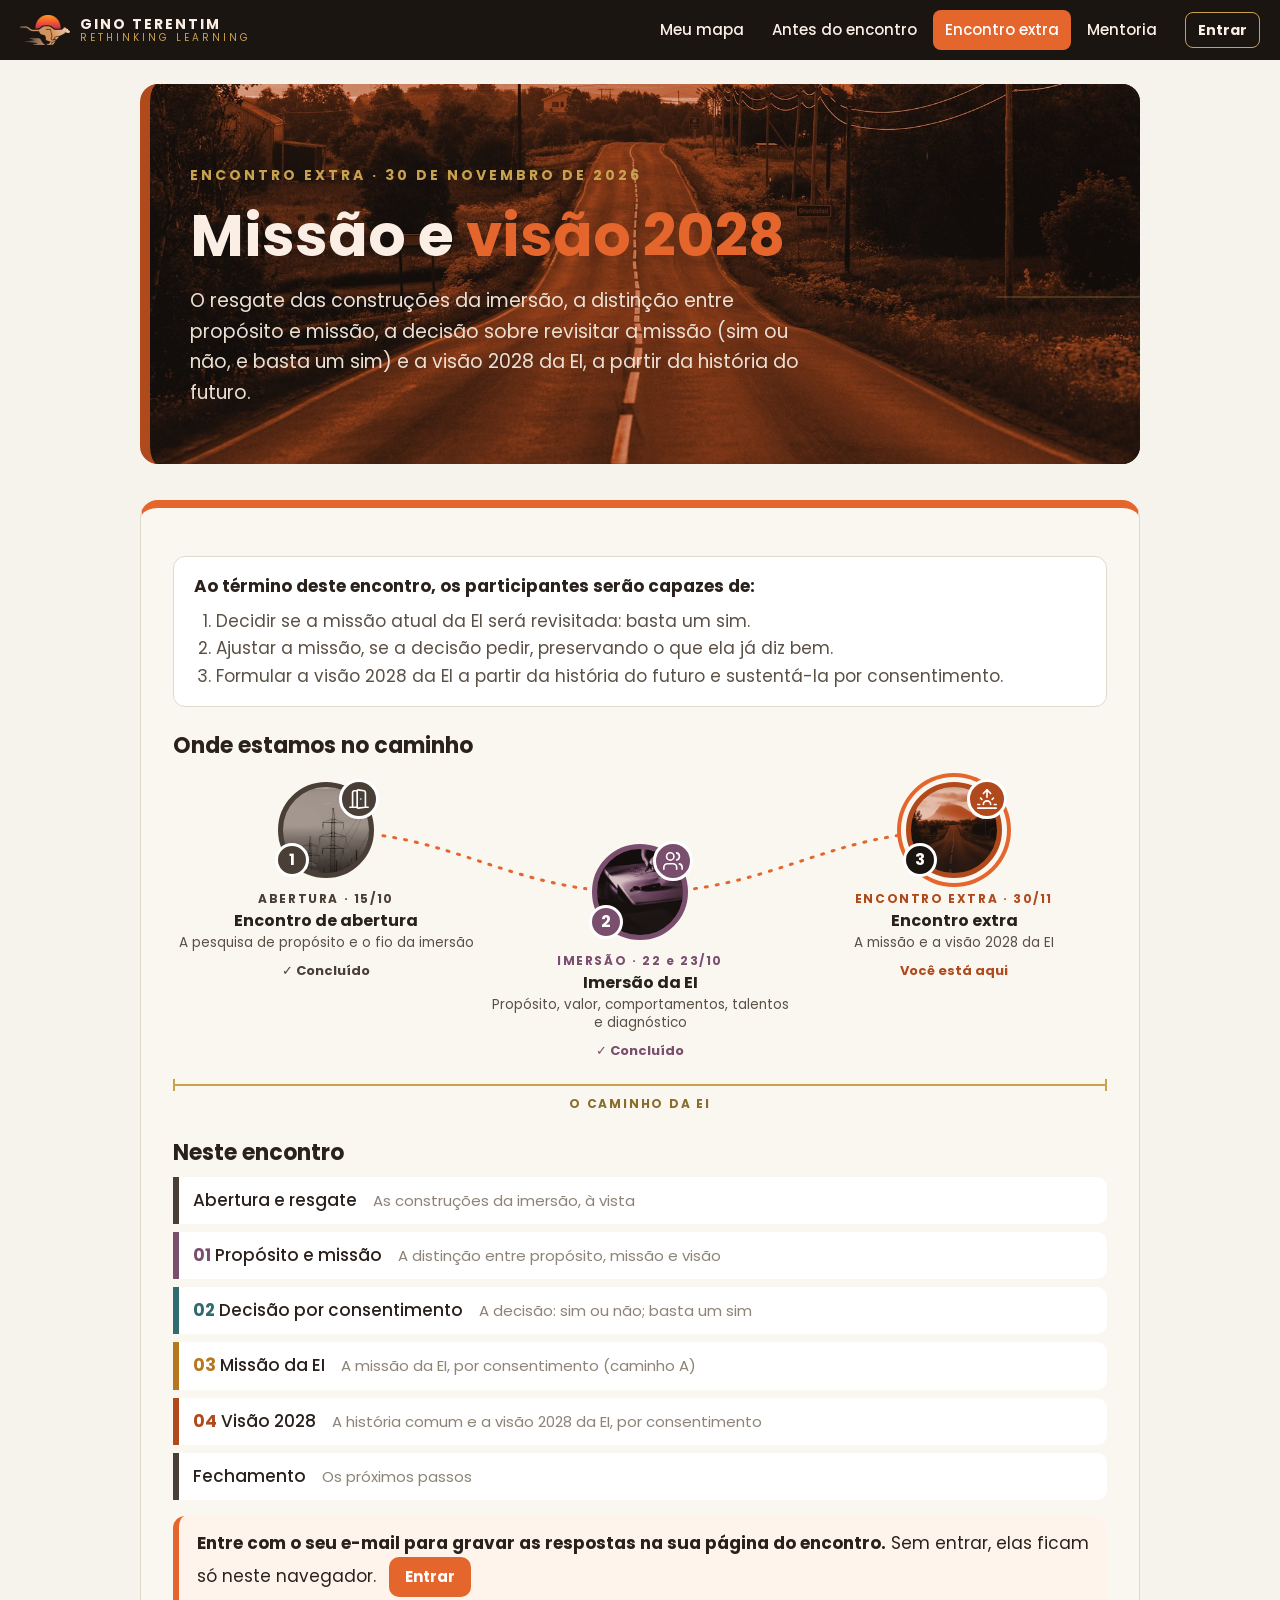
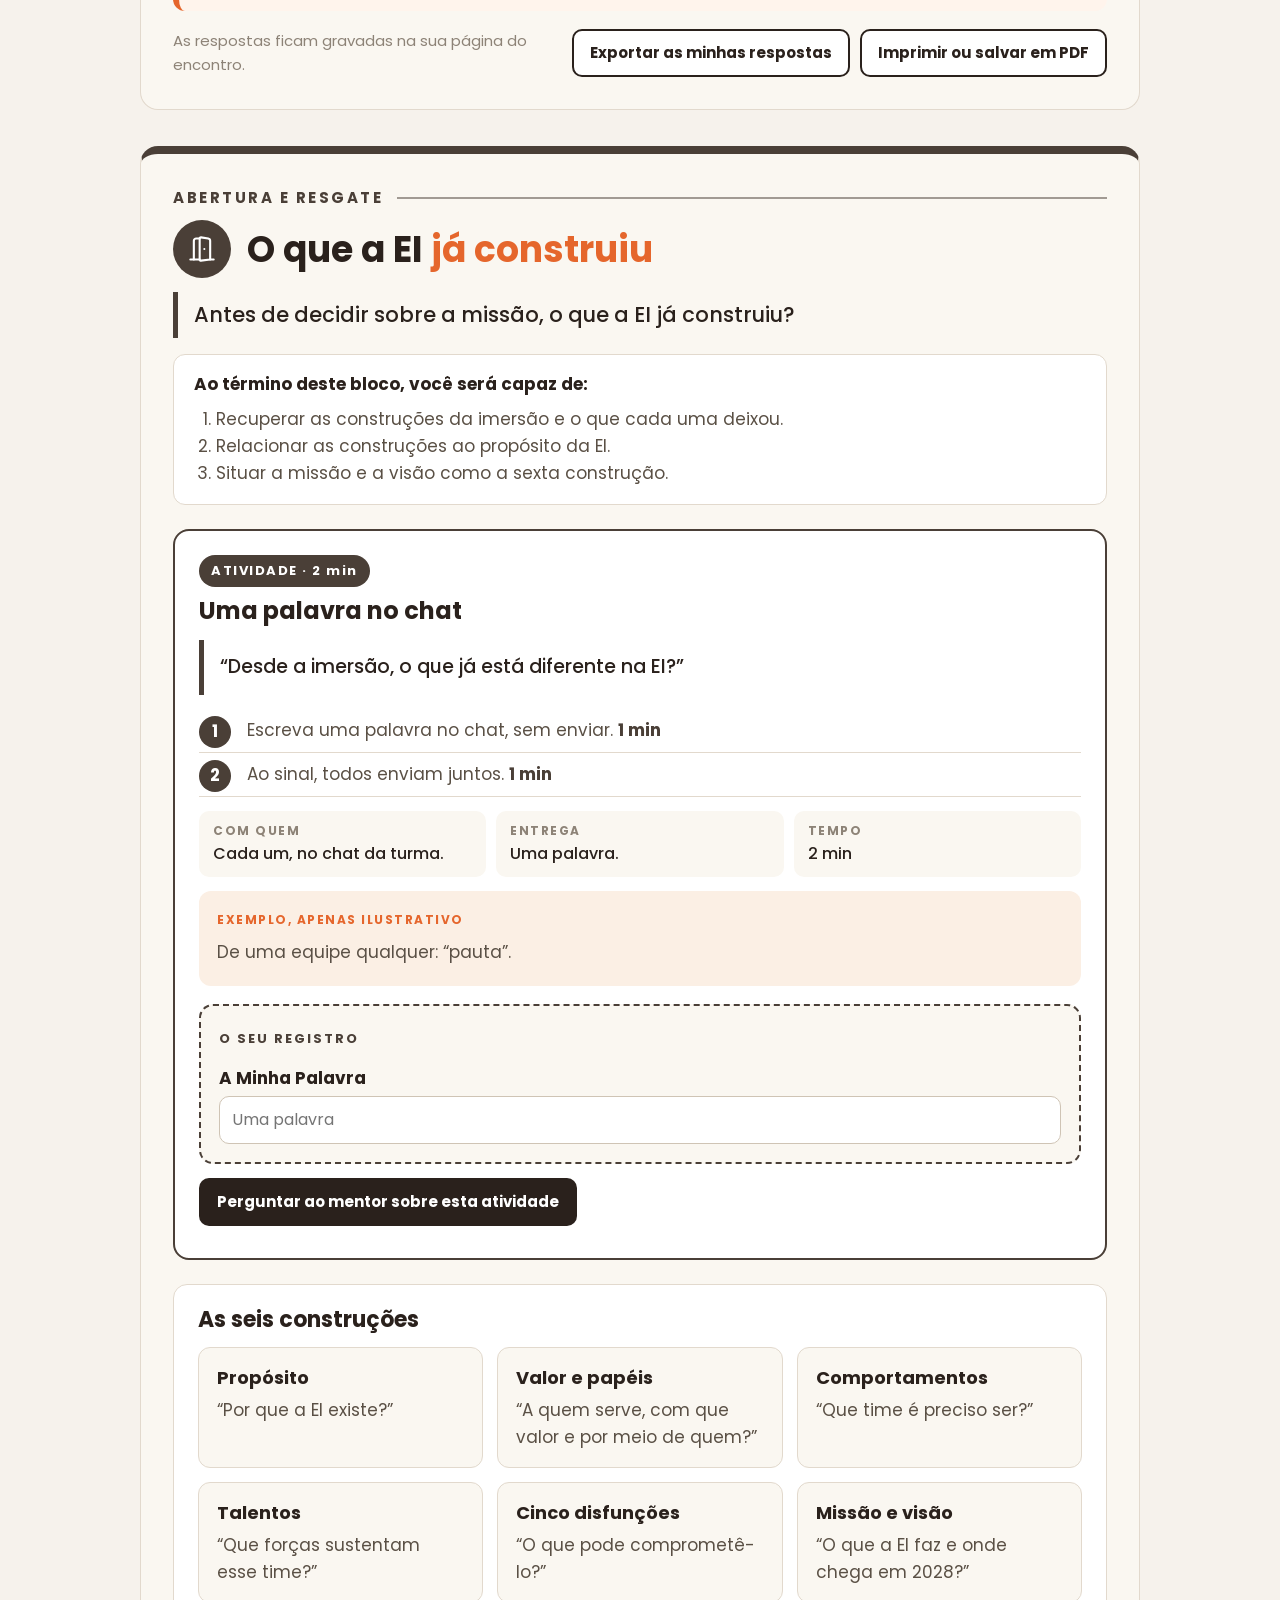
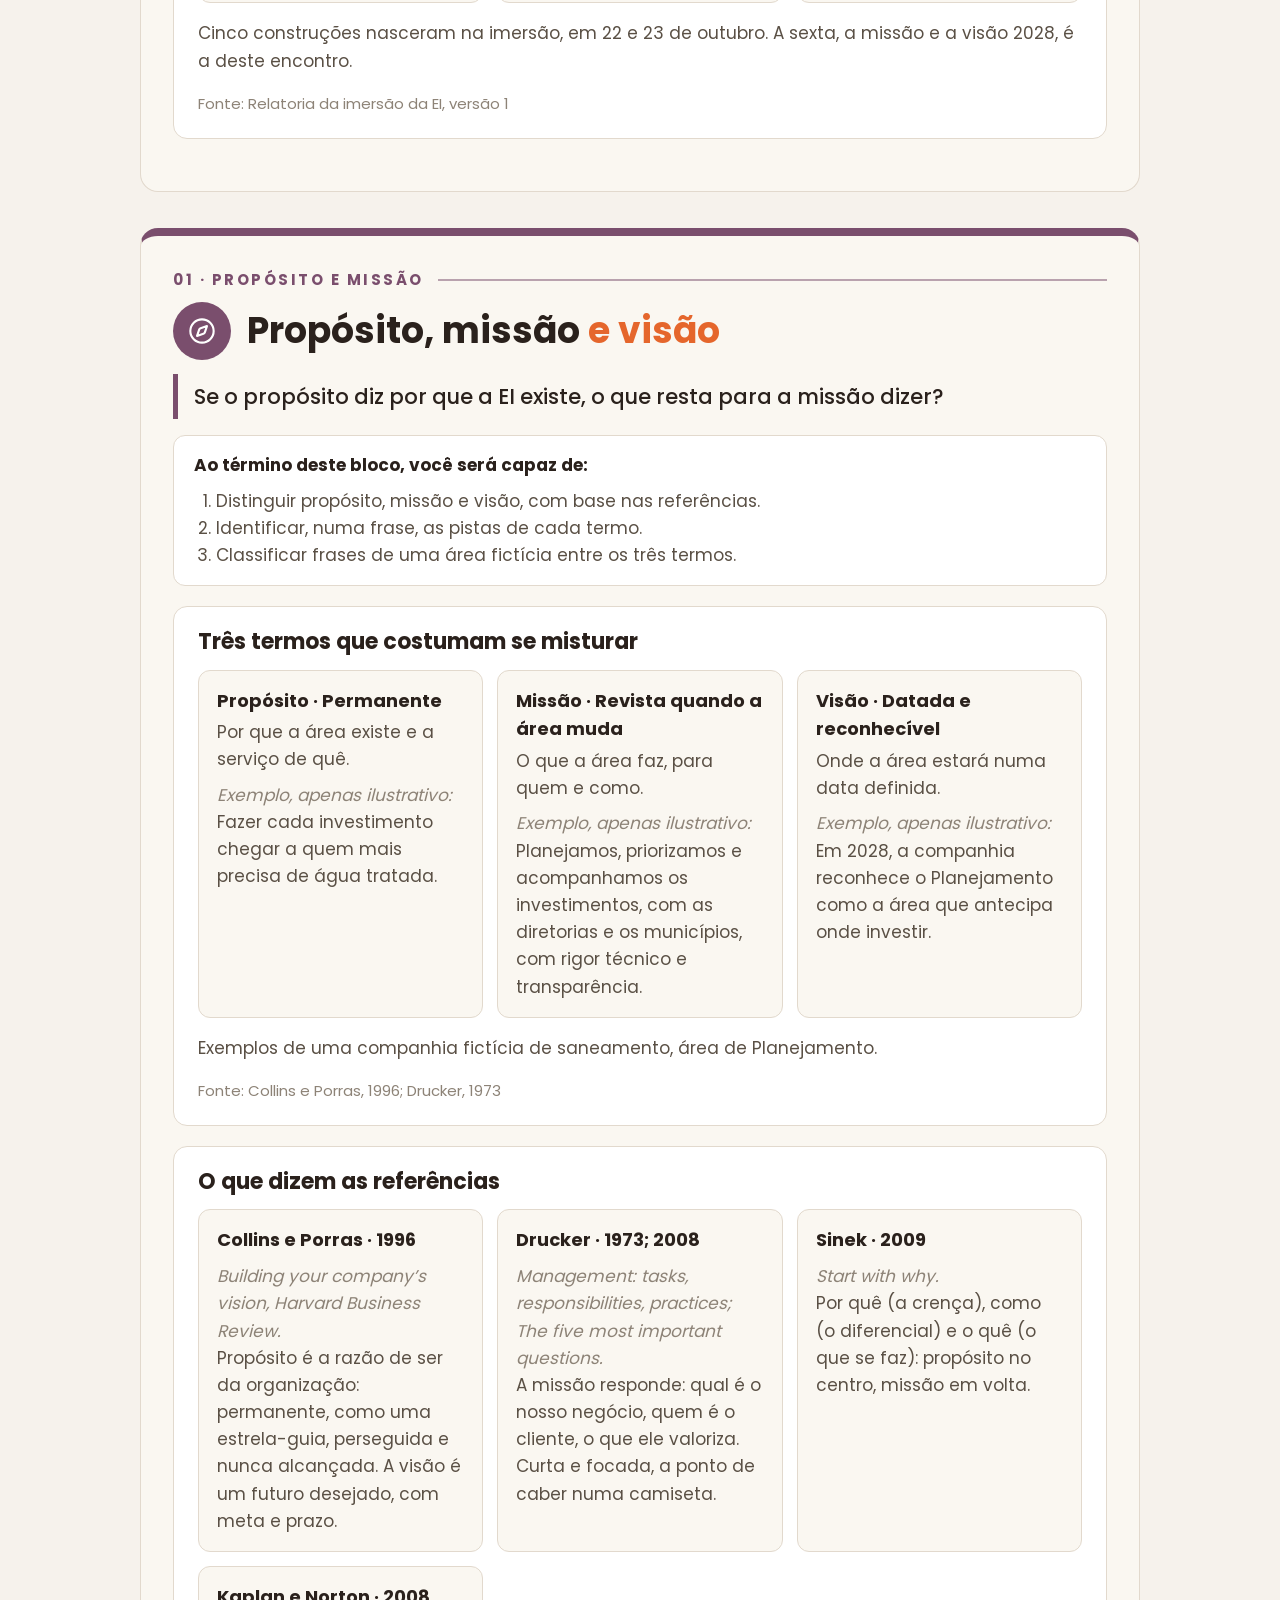
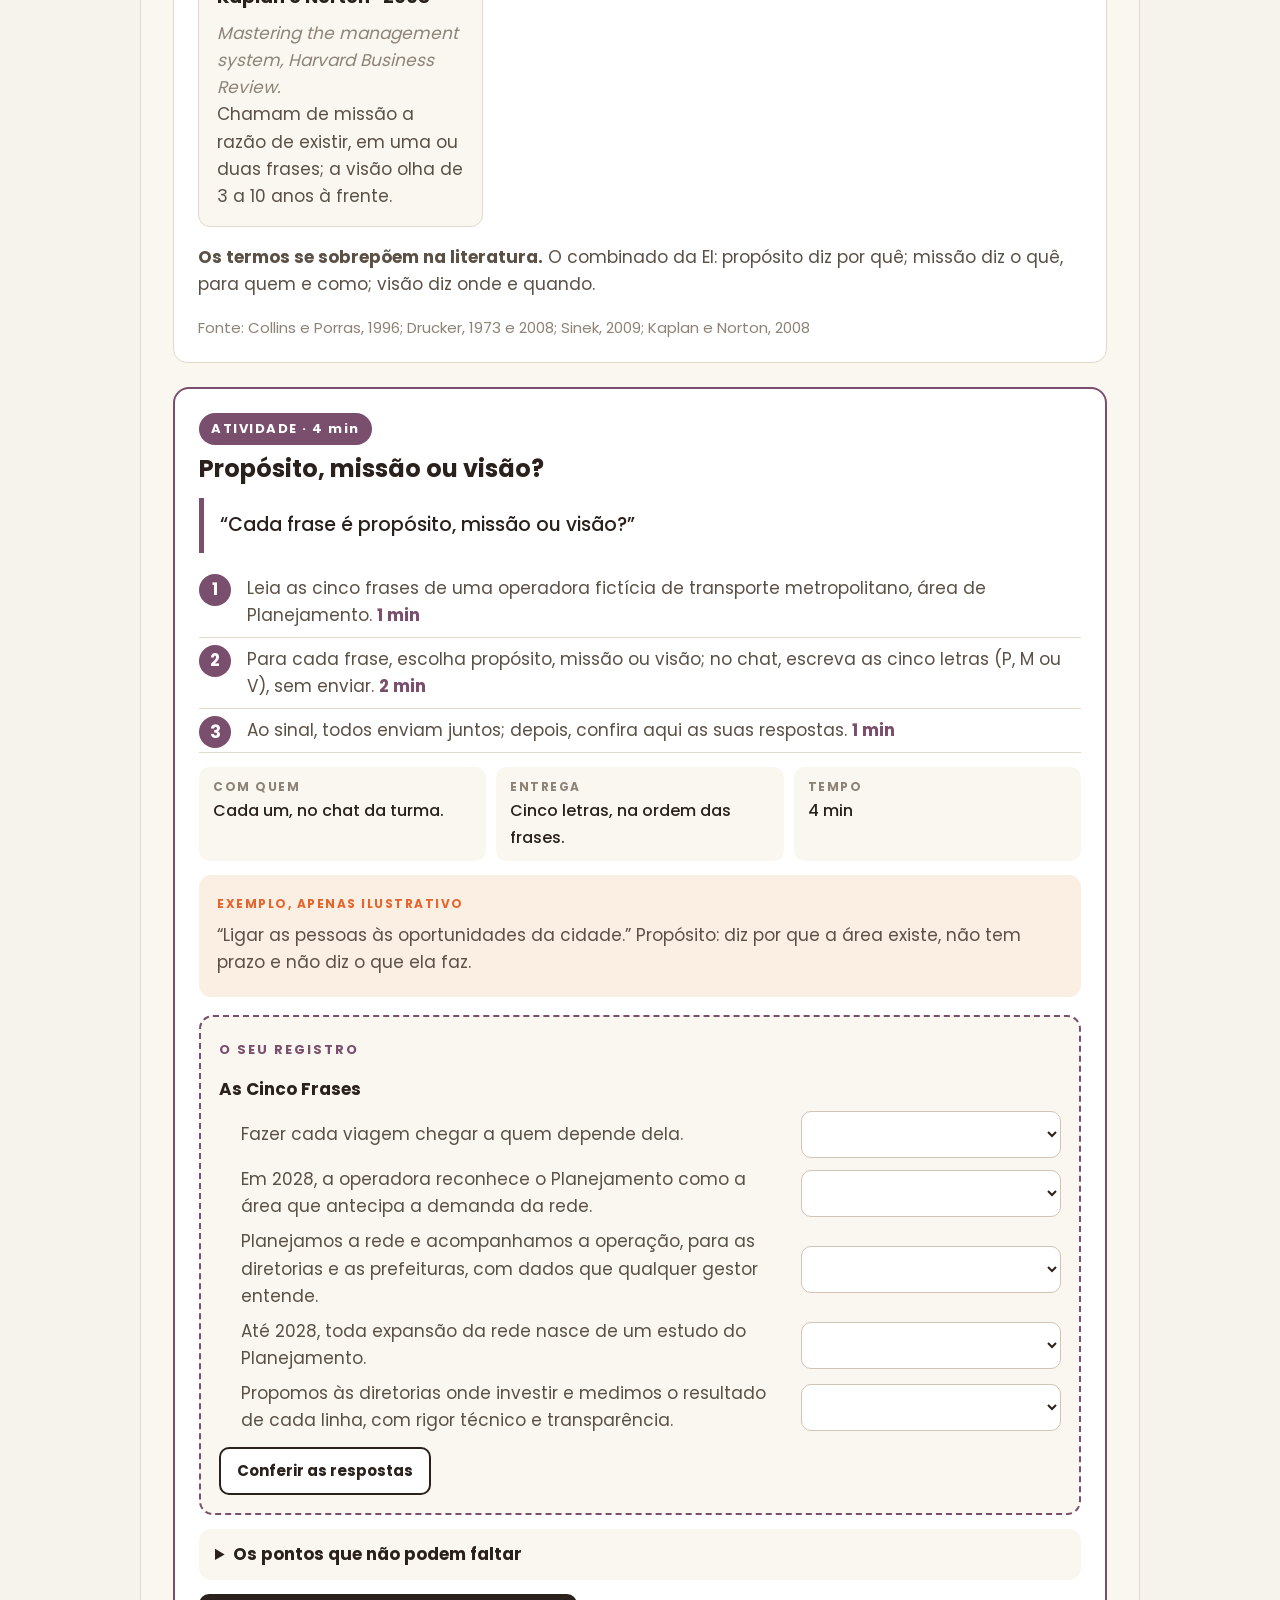
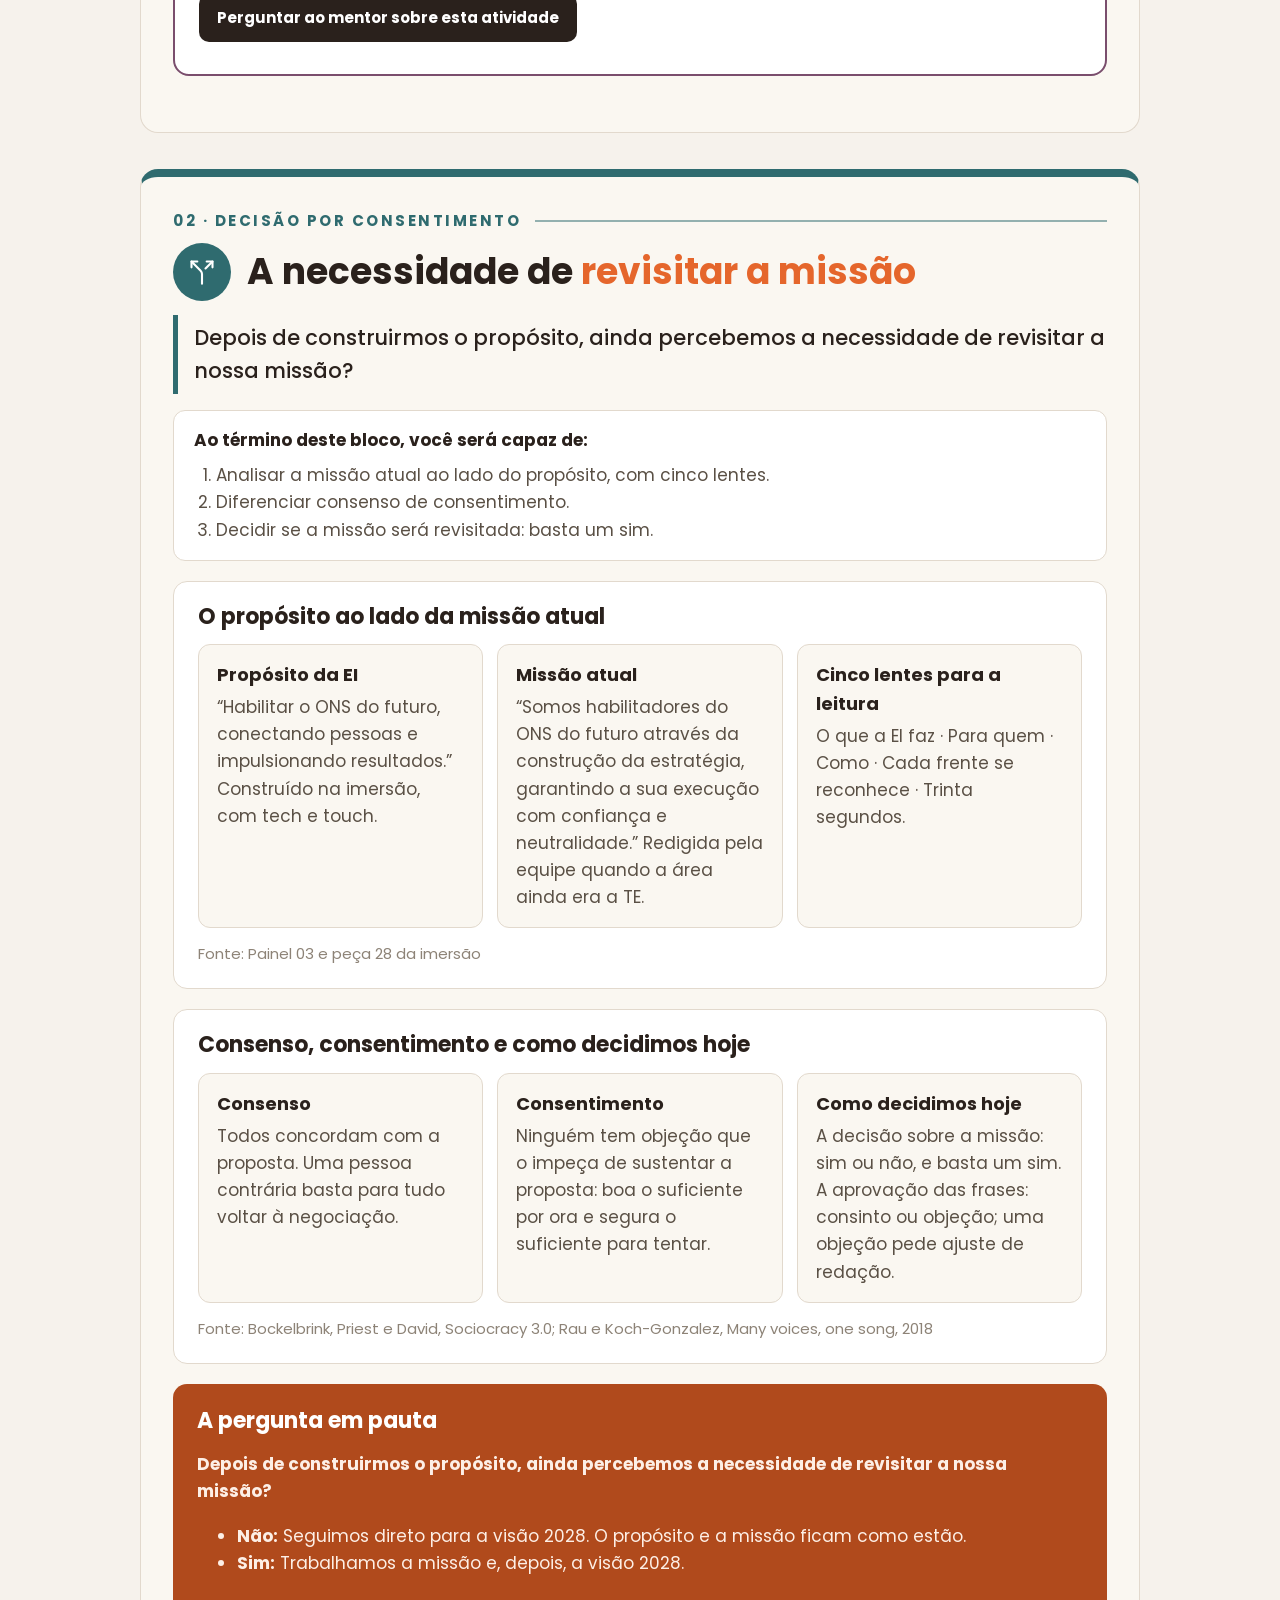
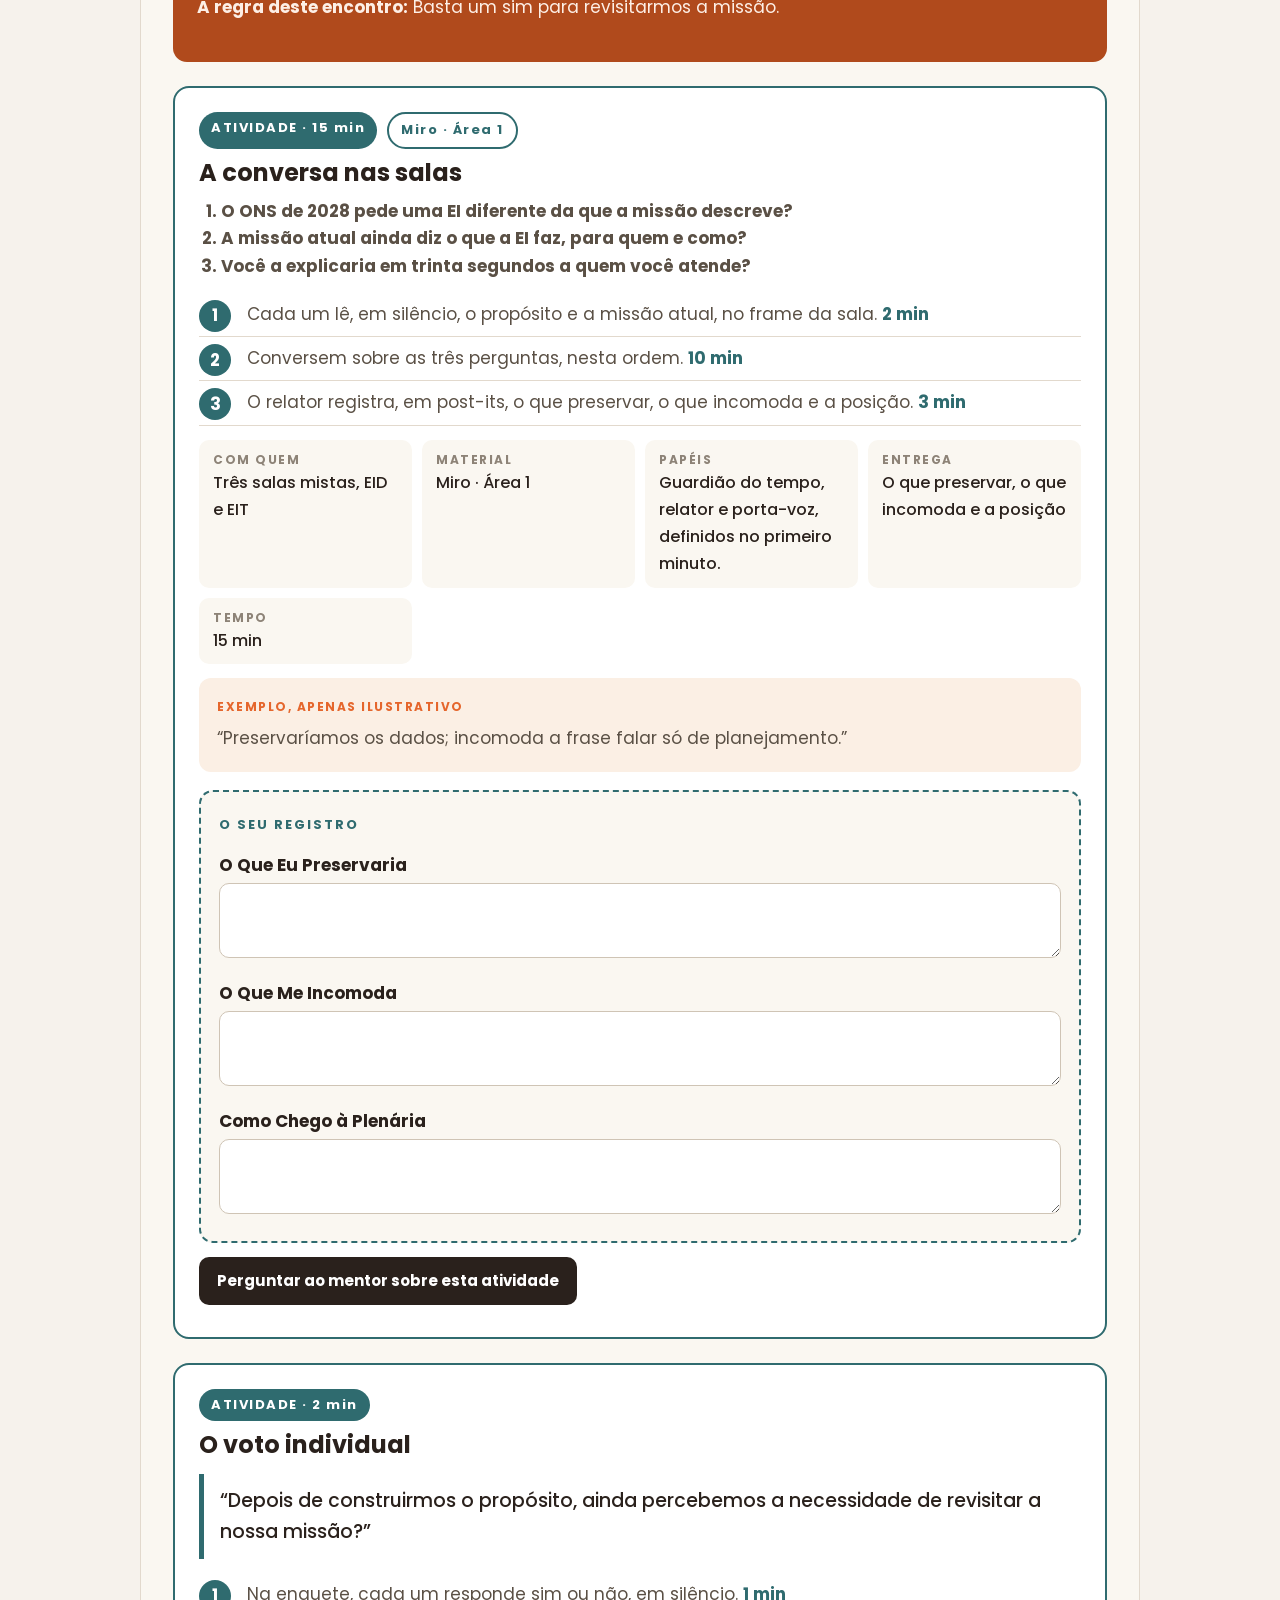
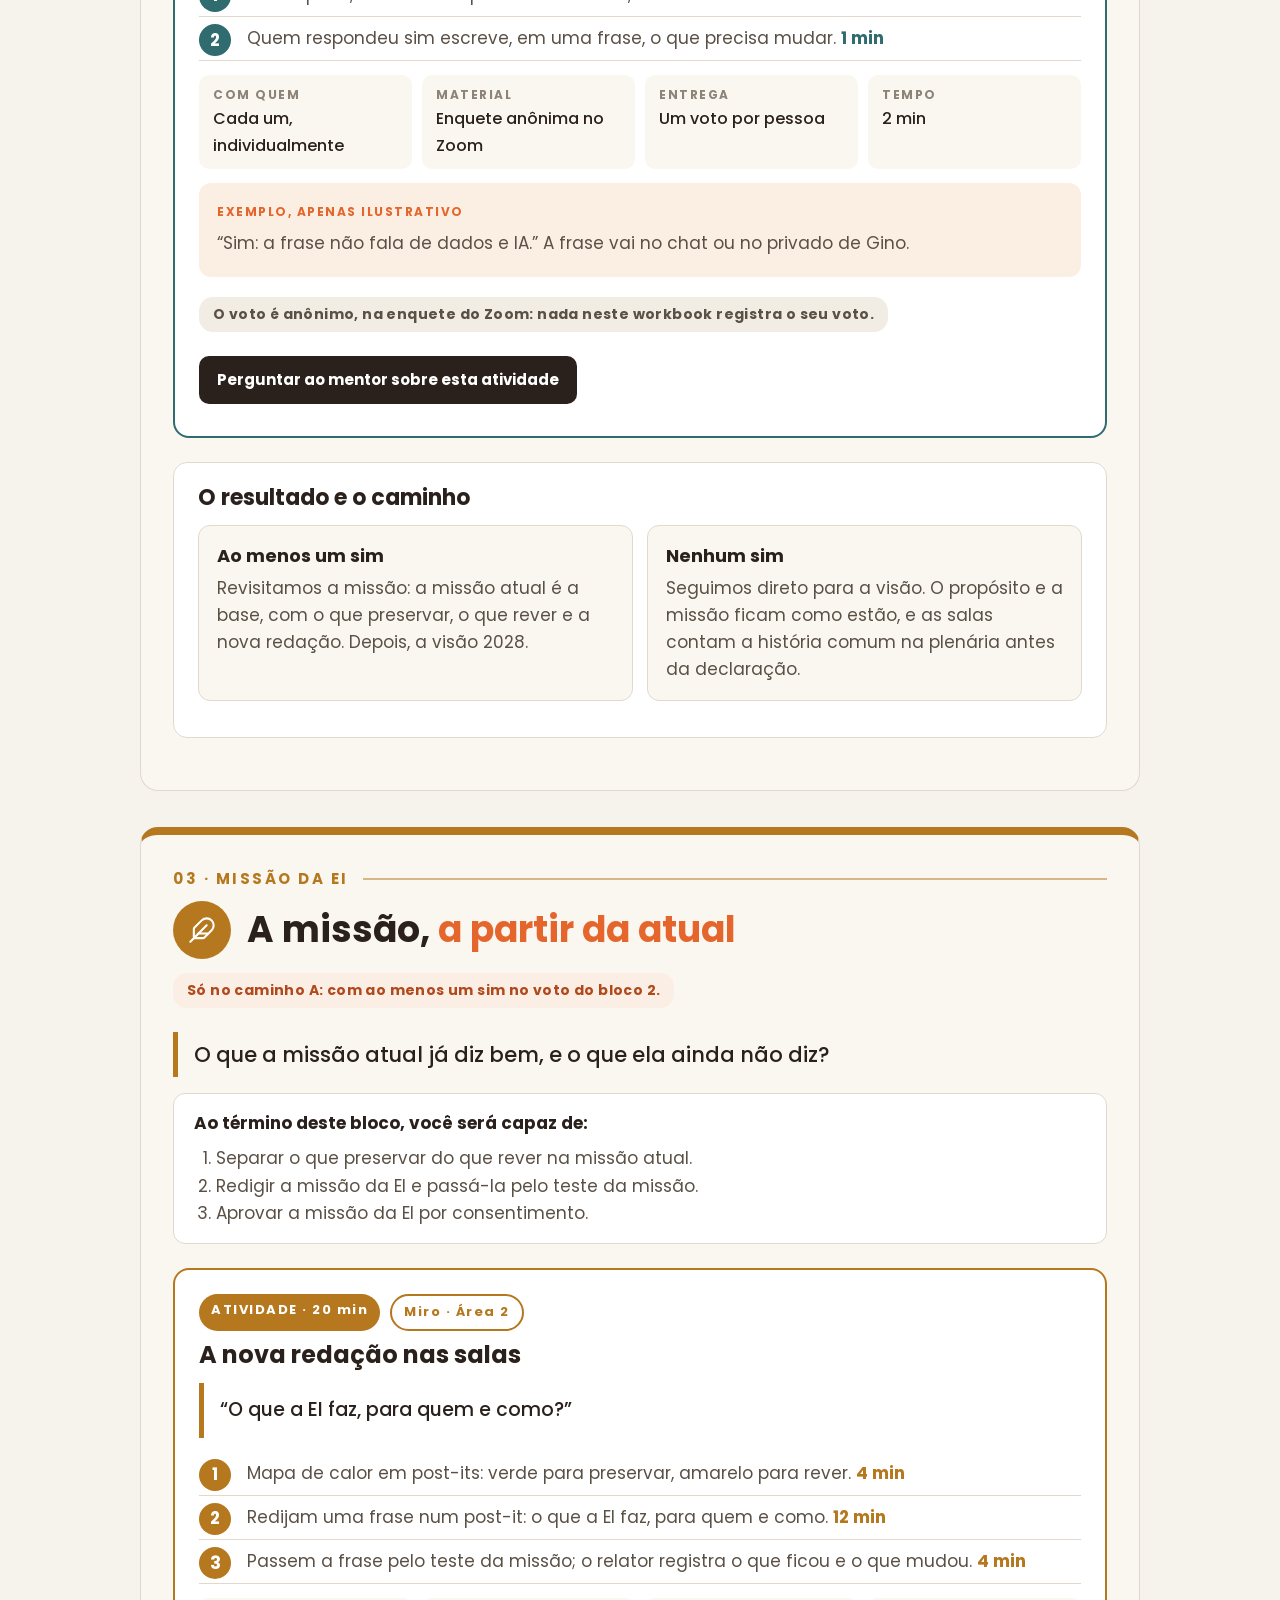
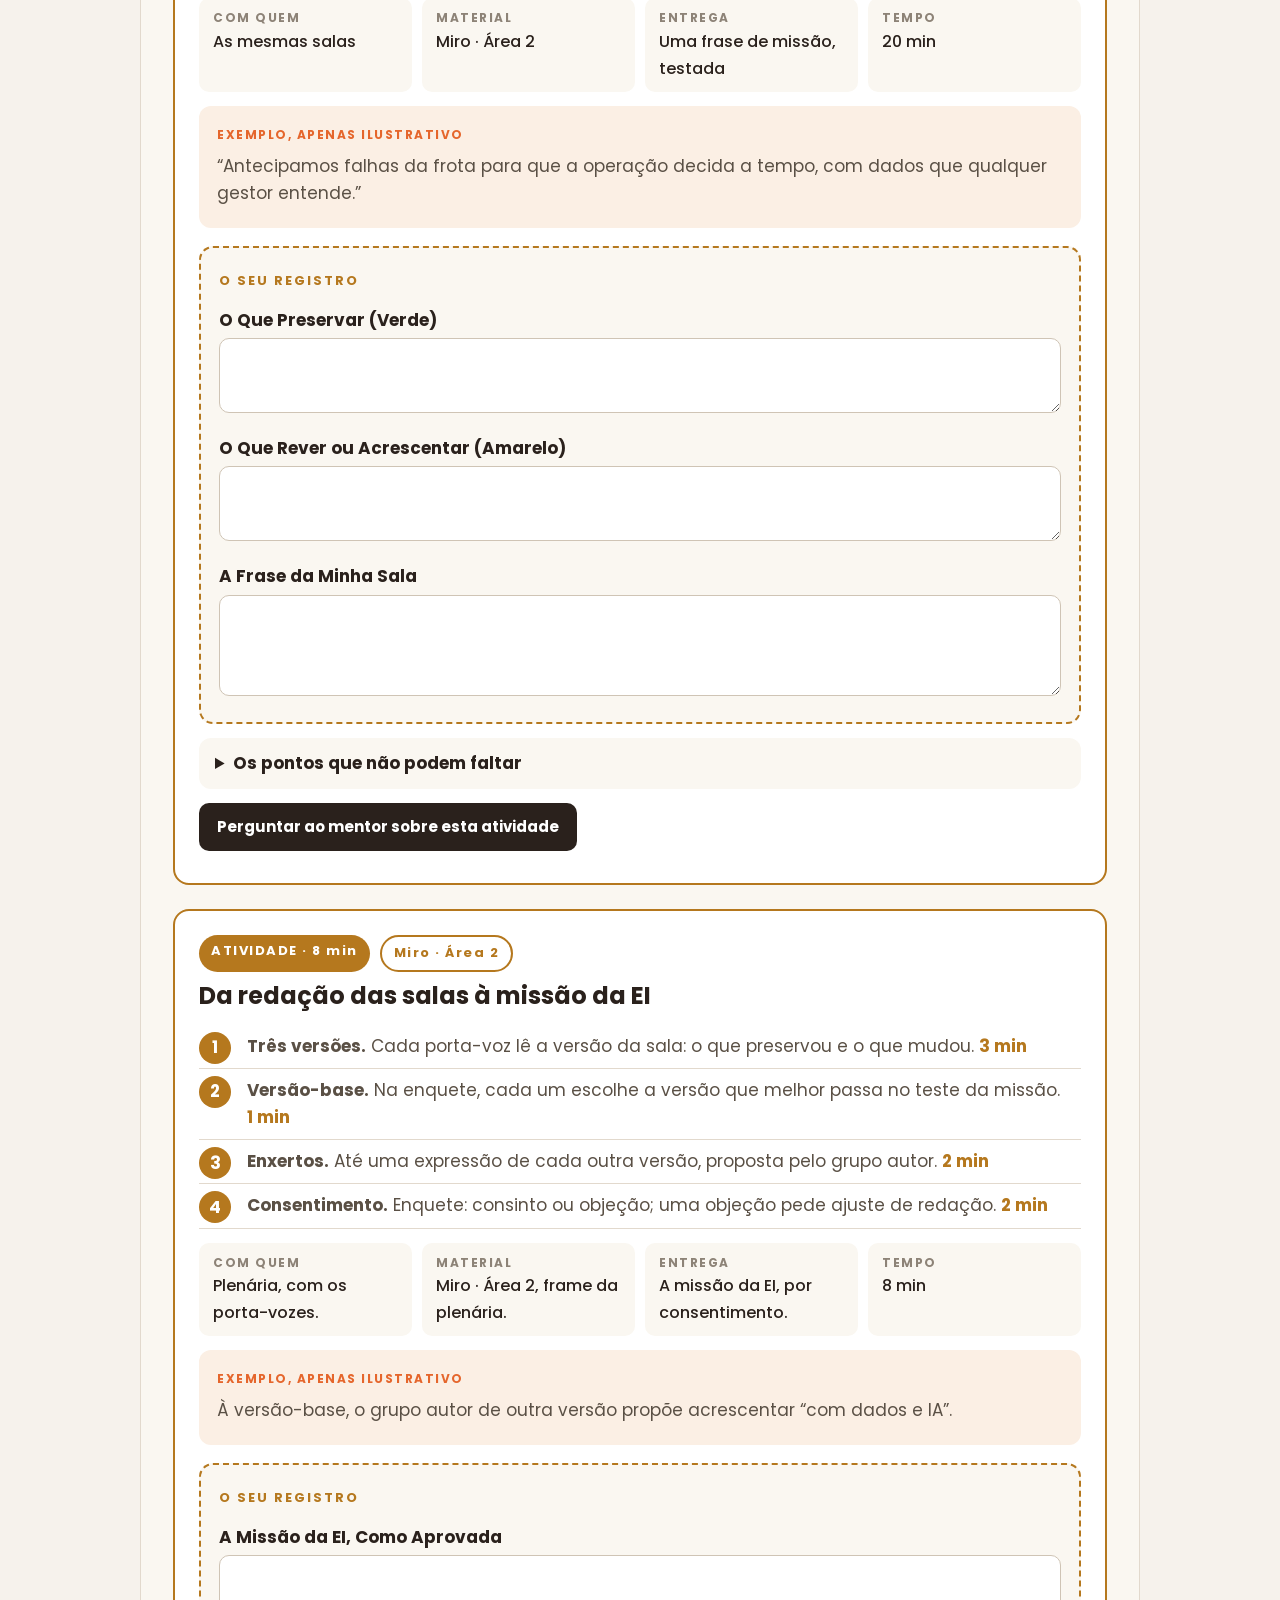
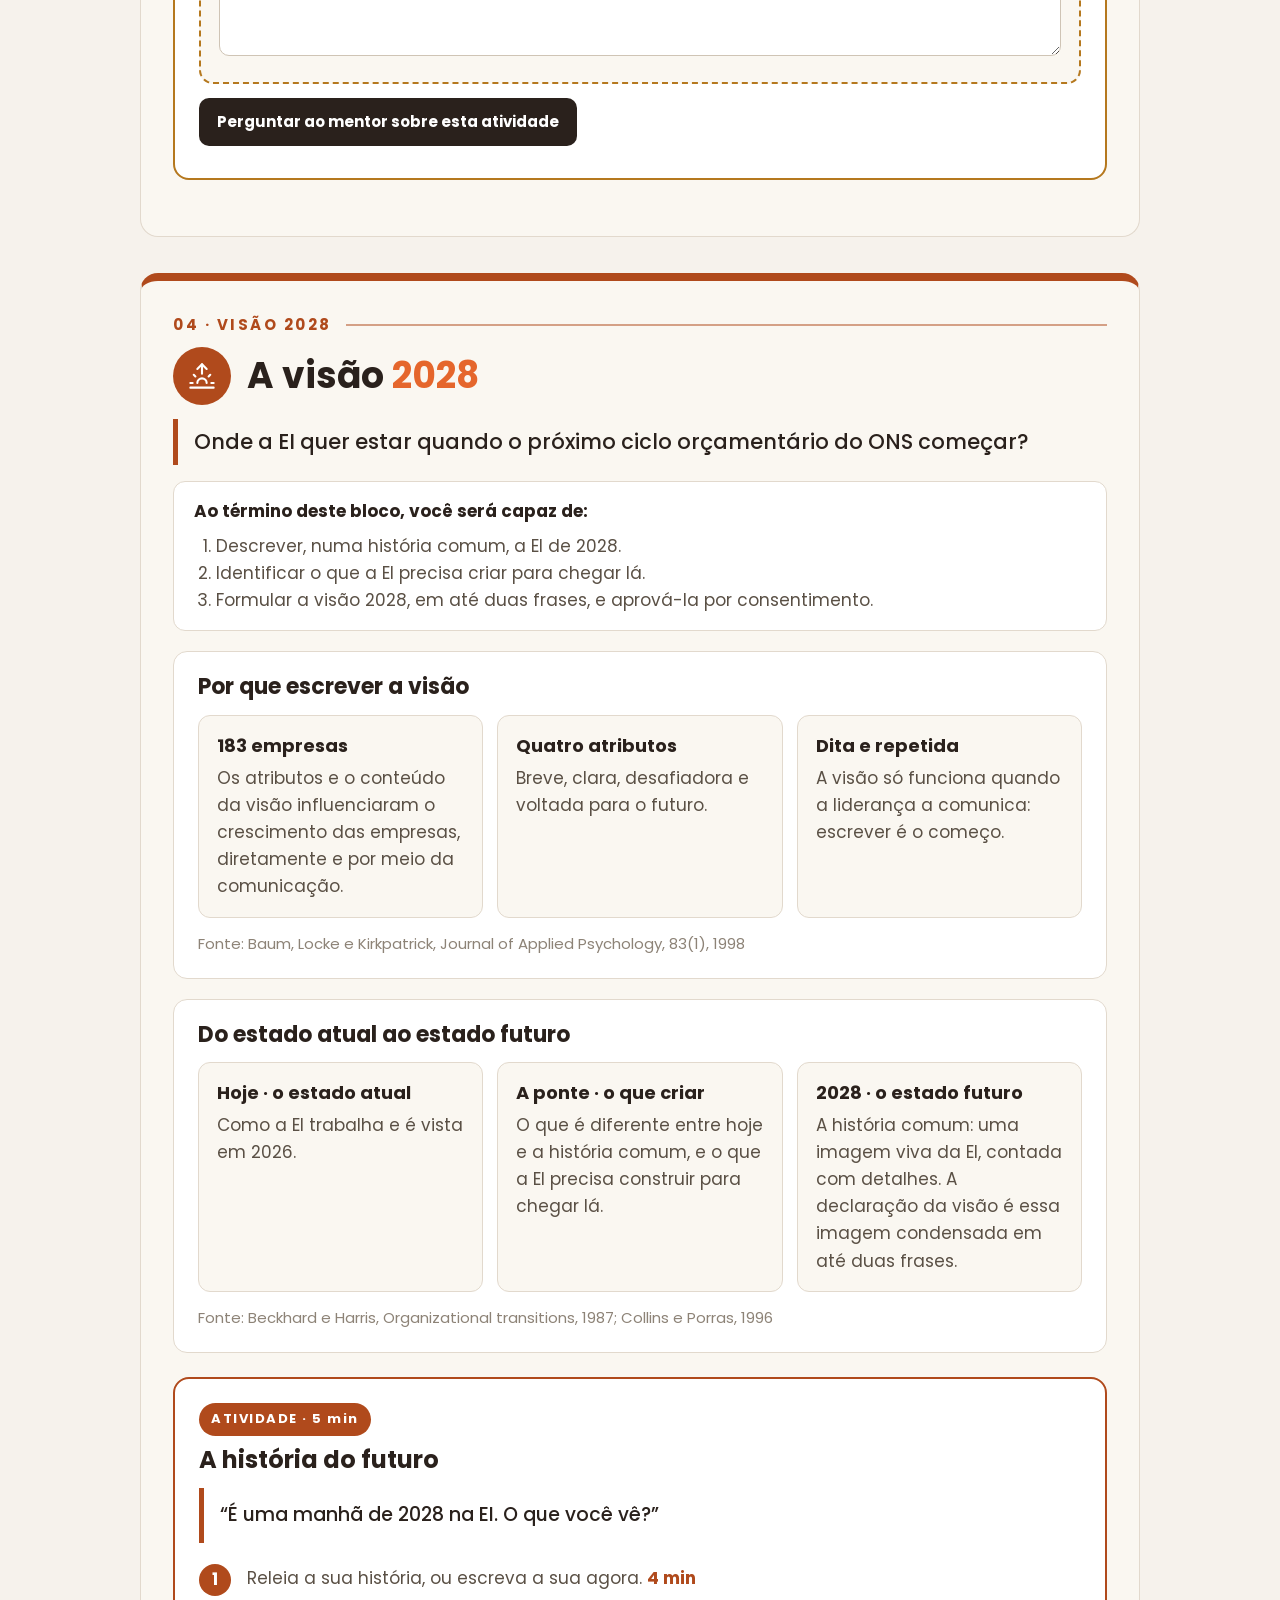
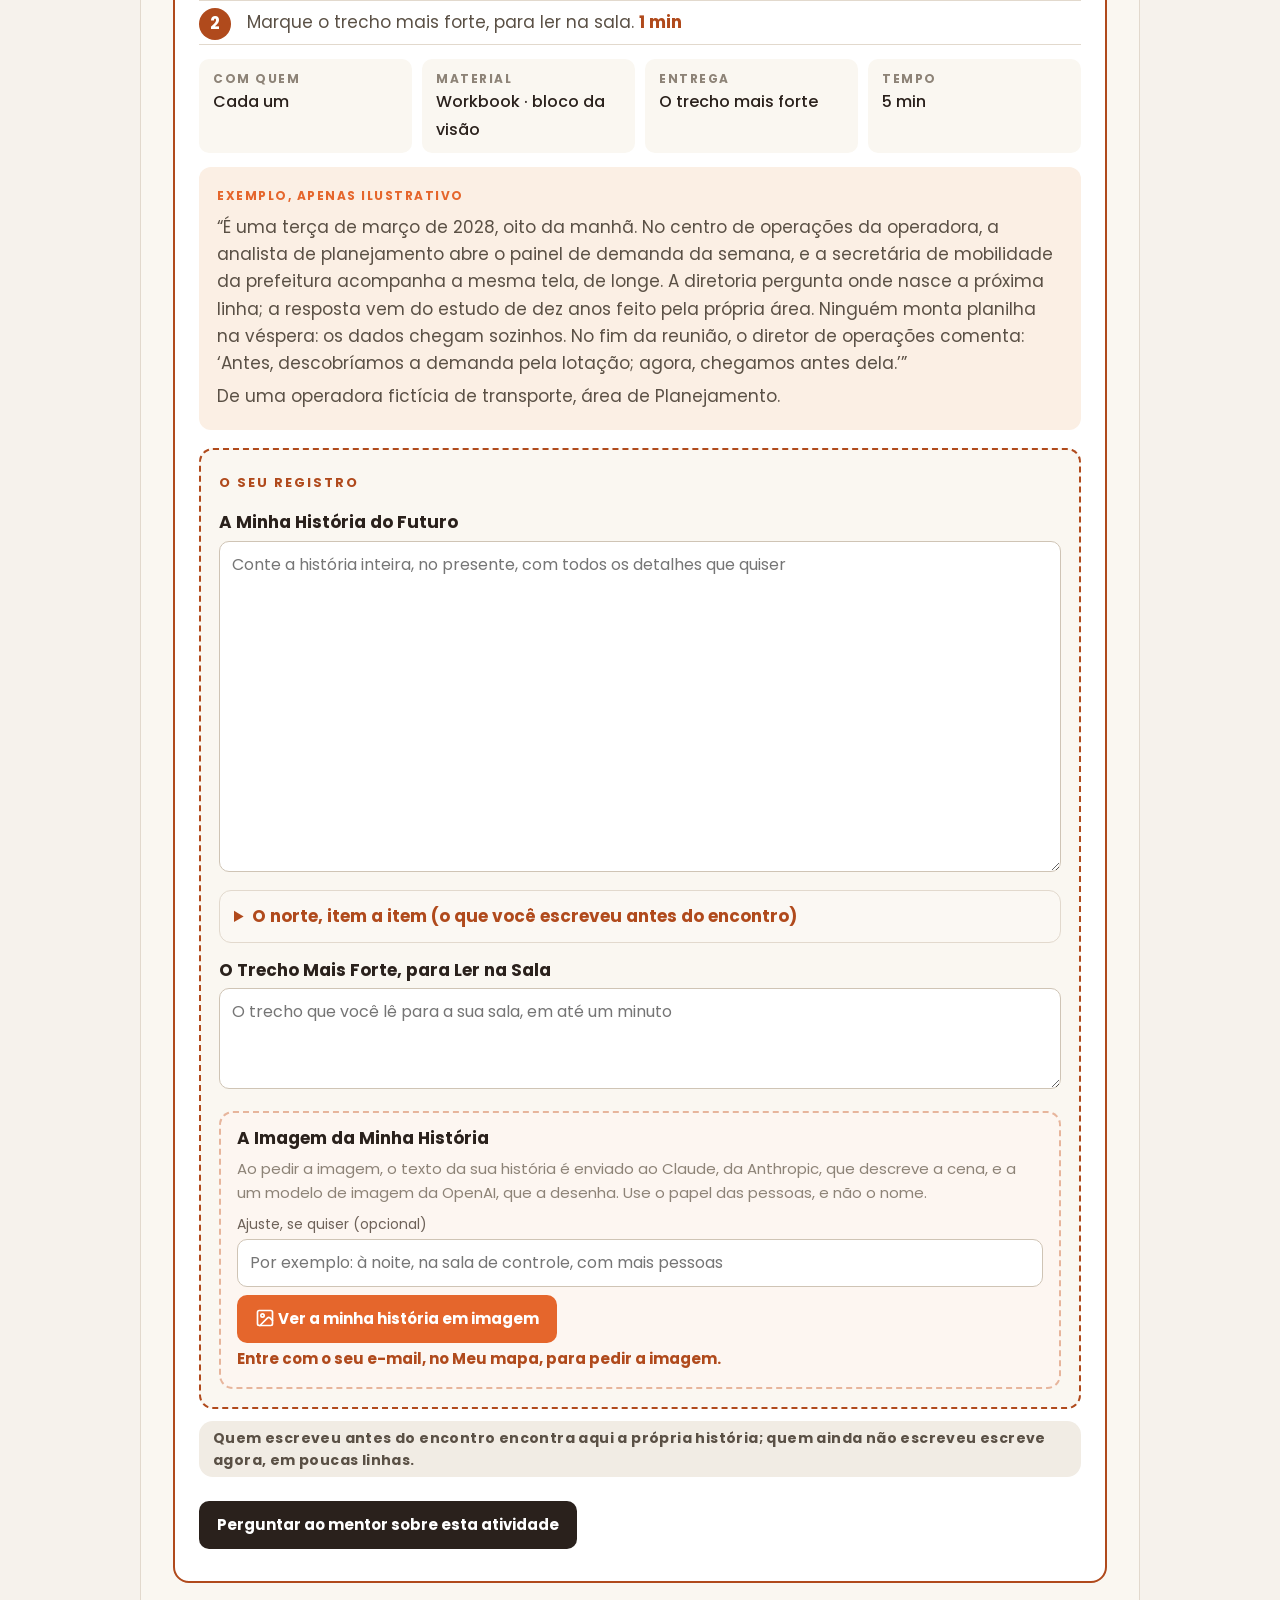
==== commit 89db5ffa: "Workbook v3: a história do futuro antes do encontro, com a imagem da cena Página Antes do encontro c" ====
--- a/docs/e3.html
+++ b/docs/e3.html
@@ -320,12 +320,24 @@
   font-weight:700;font-size:14px;letter-spacing:.4px}
 .caminho-aviso--neutro{background:#F1ECE4;color:#5A5045}
 ol.pergs{margin:4px 0 12px;padding-left:22px}ol.pergs li{font-weight:700;margin:4px 0;line-height:1.4}
+.campo--det{border:1.5px solid #E2D9CD;border-radius:12px;padding:8px 14px;margin:10px 0;background:#FBF8F3}
+.campo--det summary{cursor:pointer;font-weight:700;color:#B04A1C;padding:4px 0}
+.imagem{border:2px dashed #E7B59C;border-radius:14px;padding:12px 16px;background:#FDF6F1}
+.imagem__aj{display:block;margin:8px 0}.imagem__aj span{display:block;font-size:14px;color:#6E6259;margin-bottom:4px}
+.imagem__acoes{display:flex;align-items:center;gap:14px;flex-wrap:wrap;margin:8px 0 4px}
+.imagem__acoes .btn svg{vertical-align:-4px}.imagem__rest{font-size:14px;color:#6E6259}
+.imagem__msg{font-size:15px;color:#B04A1C;font-weight:700;min-height:1px;margin:4px 0}
+.imagem--gerando .imagem__msg::after{content:"";display:inline-block;width:14px;height:14px;margin-left:8px;border:2px solid #B04A1C;
+  border-right-color:transparent;border-radius:50%;animation:gira .8s linear infinite;vertical-align:-2px}
+@keyframes gira{to{transform:rotate(360deg)}}
+.imagem__fig{margin:10px 0 4px}.imagem__fig img{width:100%;border-radius:12px;display:block;box-shadow:none}
+.imagem__fig figcaption{font-size:14px;color:#6E6259;margin:6px 0 8px;font-style:italic}
 </style></head>
 <body data-pg="e3">
-<header class="topo"><a class="marca" href="index.html"><img src="logo-gt-mark.png" alt=""><span><b>GINO TERENTIM</b><i>RETHINKING LEARNING</i></span></a><nav class="nav"><a href="index.html">Meu mapa</a><a href="e3.html">Encontro extra</a><a href="mentoria.html">Mentoria</a></nav><span class="conta" data-conta></span></header>
-<main><section class="capa capa--foto" style="--tom:#B04A1C;--foto:url(img/e3.jpg)"><p class="capa__k">ENCONTRO EXTRA · 30 DE NOVEMBRO DE 2026</p><h1>Missão e <em>visão 2028</em></h1><p class="capa__l">O resgate das construções da imersão, a distinção entre propósito e missão, a decisão sobre revisitar a missão (sim ou não, e basta um sim) e a visão 2028 da EI.</p></section><section class="bloco bloco--abre"><div class="capaz"><b>Ao término deste encontro, os participantes serão capazes de:</b><ol><li>Decidir se a missão atual da EI será revisitada: basta um sim.</li><li>Ajustar a missão, se a decisão pedir, preservando o que ela já diz bem.</li><li>Formular a visão 2028 da EI e sustentá-la por consentimento.</li></ol></div><h3>Onde estamos no caminho</h3><div class="rota rota--3"><svg class="rota__linha" viewBox="0 0 1000 200" preserveAspectRatio="none" aria-hidden="true"><path d="M166,62 C300,62 360,138 500,138 S700,62 834,62"/></svg><span class="parada feito parada--feita" data-parada="1" style="--tom:#4A3F37"><span class="parada__foto" style="background-image:url(img/p1.jpg)"><span class="parada__n">1</span><span class="parada__ic"><svg  class="lucide lucide-door-open"  xmlns="http://www.w3.org/2000/svg"  width="22"  height="22"  viewBox="0 0 24 24"  fill="none"  stroke="#FFFFFF"  stroke-width="1.8"  stroke-linecap="round"  stroke-linejoin="round">  <path d="M10 21H2" />  <path d="M10 3H7a2 2 0 00-2 2v16" />  <path d="M14 12h.01" />  <path d="M19 21V5a2 2 0 00-1.675-1.974l-6.163-1.013A1 1 0 0010 3v18a1 1 0 001.124.992z" />  <path d="M22 21h-3" /></svg></span></span><span class="parada__k">ABERTURA · 15/10</span><b>Encontro de abertura</b><em>A pesquisa de propósito e o fio da imersão</em><small class="parada__c">Concluído</small></span><span class="parada feito parada--feita" data-parada="2" style="--tom:#7A4E6D"><span class="parada__foto" style="background-image:url(img/p2.jpg)"><span class="parada__n">2</span><span class="parada__ic"><svg  class="lucide lucide-users"  xmlns="http://www.w3.org/2000/svg"  width="22"  height="22"  viewBox="0 0 24 24"  fill="none"  stroke="#FFFFFF"  stroke-width="1.8"  stroke-linecap="round"  stroke-linejoin="round">  <path d="M16 21v-2a4 4 0 0 0-4-4H6a4 4 0 0 0-4 4v2" />  <path d="M16 3.128a4 4 0 0 1 0 7.744" />  <path d="M22 21v-2a4 4 0 0 0-3-3.87" />  <circle cx="9" cy="7" r="4" /></svg></span></span><span class="parada__k">IMERSÃO · 22 e 23/10</span><b>Imersão da EI</b><em>Propósito, valor, comportamentos, talentos e diagnóstico</em><small class="parada__c">Concluído</small></span><a class="parada aqui" data-parada="3" style="--tom:#B04A1C" href="e3.html"><span class="parada__foto" style="background-image:url(img/p3.jpg)"><span class="parada__n">3</span><span class="parada__ic"><svg  class="lucide lucide-sunrise"  xmlns="http://www.w3.org/2000/svg"  width="22"  height="22"  viewBox="0 0 24 24"  fill="none"  stroke="#FFFFFF"  stroke-width="1.8"  stroke-linecap="round"  stroke-linejoin="round">  <path d="M12 2v8" />  <path d="m4.93 10.93 1.41 1.41" />  <path d="M2 18h2" />  <path d="M20 18h2" />  <path d="m19.07 10.93-1.41 1.41" />  <path d="M22 22H2" />  <path d="m8 6 4-4 4 4" />  <path d="M16 18a4 4 0 0 0-8 0" /></svg></span></span><span class="parada__k">ENCONTRO EXTRA · 30/11</span><b>Encontro extra</b><em>A missão e a visão 2028 da EI</em><small class="parada__c">Você está aqui</small></a><div class="rota__fases"><span style="grid-column:span 3">O caminho da EI</span></div></div><h3>Neste encontro</h3><ol class="indice"><li style="--tom:#4A3F37"><a href="#b0"><b></b> Abertura e resgate</a><span>As construções da imersão, à vista</span></li><li style="--tom:#7A4E6D"><a href="#b1"><b>01</b> Propósito e missão</a><span>A distinção entre propósito, missão e visão</span></li><li style="--tom:#2F6B6F"><a href="#b2"><b>02</b> Decisão por consentimento</a><span>A decisão: sim ou não; basta um sim</span></li><li style="--tom:#B5781E"><a href="#b3"><b>03</b> Missão da EI</a><span>A missão da EI, por consentimento (caminho A)</span></li><li style="--tom:#B04A1C"><a href="#b4"><b>04</b> Visão 2028</a><span>A visão 2028 da EI, por consentimento</span></li><li style="--tom:#4A3F37"><a href="#b5"><b></b> Fechamento</a><span>Os próximos passos</span></li></ol><div class="aviso-conta" data-aviso-conta hidden><b>Entre com o seu e-mail para gravar as respostas na sua página do encontro.</b> Sem entrar, elas ficam só neste navegador. <a class="btn" href="index.html">Entrar</a></div><div class="barra"><span class="barra__s" data-salvo>As respostas ficam gravadas na sua página do encontro.</span><button type="button" class="btn btn--sec" data-exportar>Exportar as minhas respostas</button><button type="button" class="btn btn--sec" data-imprimir>Imprimir ou salvar em PDF</button></div></section><section class="bloco" id="b0" style="--tom:#4A3F37"><div class="eyebrow"><span>ABERTURA E RESGATE</span><i></i></div><div class="bloco__t"><span class="disco"><svg  class="lucide lucide-door-open"  xmlns="http://www.w3.org/2000/svg"  width="28"  height="28"  viewBox="0 0 24 24"  fill="none"  stroke="#FFFFFF"  stroke-width="1.8"  stroke-linecap="round"  stroke-linejoin="round">  <path d="M10 21H2" />  <path d="M10 3H7a2 2 0 00-2 2v16" />  <path d="M14 12h.01" />  <path d="M19 21V5a2 2 0 00-1.675-1.974l-6.163-1.013A1 1 0 0010 3v18a1 1 0 001.124.992z" />  <path d="M22 21h-3" /></svg></span><h2>O que a EI <em>já construiu</em></h2></div><p class="pergunta">Antes de decidir sobre a missão, o que a EI já construiu?</p><div class="capaz"><b>Ao término deste bloco, você será capaz de:</b><ol><li>Recuperar as construções da imersão e o que cada uma deixou.</li><li>Relacionar as construções ao propósito da EI.</li><li>Situar a missão e a visão como a sexta construção.</li></ol></div><article class="atividade" id="a0"><div class="atividade__cab"><span class="selo">ATIVIDADE · 2 min</span></div><h3>Uma palavra no chat</h3><p class="pergunta pergunta--at">“Desde a imersão, o que já está diferente na EI?”</p><ol class="passos"><li>Escreva uma palavra no chat, sem enviar. <i>1 min</i></li><li>Ao sinal, todos enviam juntos. <i>1 min</i></li></ol><div class="meta"><div><span>Com quem</span><b>Cada um, no chat da turma.</b></div><div><span>Entrega</span><b>Uma palavra.</b></div><div><span>Tempo</span><b>2 min</b></div></div><div class="exemplo"><span>EXEMPLO, APENAS ILUSTRATIVO</span><p>De uma equipe qualquer: “pauta”.</p></div><div class="registro"><span class="registro__t">O SEU REGISTRO</span><div class="campo"><label for="e3.a0.palavra"><b>A Minha Palavra</b></label><input type="text" id="e3.a0.palavra" data-k="e3.a0.palavra" placeholder="Uma palavra"></div></div><div class="duvidas" data-duvida="Uma palavra no chat"><p class="mentor"><button type="button" class="btn btn--mentor" data-duvida-abrir>Perguntar ao mentor sobre esta atividade</button></p><div class="duvidas__form" hidden><label class="duvidas__l">A sua dúvida para o Gino Terentim<textarea rows="4" placeholder="Escreva a dúvida com o contexto da sua adoção. Use o papel das pessoas, e não o nome."></textarea></label><div class="duvidas__acoes"><button type="button" class="btn" data-duvida-enviar>Enviar a dúvida</button><button type="button" class="btn btn--sec" data-duvida-cancelar>Cancelar</button></div></div><p class="duvidas__msg" aria-live="polite"></p><div class="duvidas__lista"></div></div></article><article class="conceito"><h3>As seis construções</h3><div class="cards3"><div><b>Propósito</b><p>“Por que a EI existe?”</p></div><div><b>Valor e papéis</b><p>“A quem serve, com que valor e por meio de quem?”</p></div><div><b>Comportamentos</b><p>“Que time é preciso ser?”</p></div><div><b>Talentos</b><p>“Que forças sustentam esse time?”</p></div><div><b>Cinco disfunções</b><p>“O que pode comprometê-lo?”</p></div><div><b>Missão e visão</b><p>“O que a EI faz e onde chega em 2028?”</p></div></div><p>Cinco construções nasceram na imersão, em 22 e 23 de outubro. A sexta, a missão e a visão 2028, é a deste encontro.</p><p class="fonte">Fonte: Relatoria da imersão da EI, versão 1</p></article></section><section class="bloco" id="b1" style="--tom:#7A4E6D"><div class="eyebrow"><span>01 · PROPÓSITO E MISSÃO</span><i></i></div><div class="bloco__t"><span class="disco"><svg  class="lucide lucide-compass"  xmlns="http://www.w3.org/2000/svg"  width="28"  height="28"  viewBox="0 0 24 24"  fill="none"  stroke="#FFFFFF"  stroke-width="1.8"  stroke-linecap="round"  stroke-linejoin="round">  <circle cx="12" cy="12" r="10" />  <path d="m16.24 7.76-1.804 5.411a2 2 0 0 1-1.265 1.265L7.76 16.24l1.804-5.411a2 2 0 0 1 1.265-1.265z" /></svg></span><h2>Propósito, missão <em>e visão</em></h2></div><p class="pergunta">Se o propósito diz por que a EI existe, o que resta para a missão dizer?</p><div class="capaz"><b>Ao término deste bloco, você será capaz de:</b><ol><li>Distinguir propósito, missão e visão, com base nas referências.</li><li>Identificar, numa frase, as pistas de cada termo.</li><li>Classificar frases de uma área fictícia entre os três termos.</li></ol></div><article class="conceito"><h3>Três termos que costumam se misturar</h3><div class="cards3"><div><b>Propósito · Permanente</b><p>Por que a área existe e a serviço de quê. <i>Exemplo, apenas ilustrativo:</i> Fazer cada investimento chegar a quem mais precisa de água tratada.</p></div><div><b>Missão · Revista quando a área muda</b><p>O que a área faz, para quem e como. <i>Exemplo, apenas ilustrativo:</i> Planejamos, priorizamos e acompanhamos os investimentos, com as diretorias e os municípios, com rigor técnico e transparência.</p></div><div><b>Visão · Datada e reconhecível</b><p>Onde a área estará numa data definida. <i>Exemplo, apenas ilustrativo:</i> Em 2028, a companhia reconhece o Planejamento como a área que antecipa onde investir.</p></div></div><p>Exemplos de uma companhia fictícia de saneamento, área de Planejamento.</p><p class="fonte">Fonte: Collins e Porras, 1996; Drucker, 1973</p></article><article class="conceito"><h3>O que dizem as referências</h3><div class="cards3"><div><b>Collins e Porras · 1996</b><p><i>Building your company’s vision, Harvard Business Review.</i> Propósito é a razão de ser da organização: permanente, como uma estrela-guia, perseguida e nunca alcançada. A visão é um futuro desejado, com meta e prazo.</p></div><div><b>Drucker · 1973; 2008</b><p><i>Management: tasks, responsibilities, practices; The five most important questions.</i> A missão responde: qual é o nosso negócio, quem é o cliente, o que ele valoriza. Curta e focada, a ponto de caber numa camiseta.</p></div><div><b>Sinek · 2009</b><p><i>Start with why.</i> Por quê (a crença), como (o diferencial) e o quê (o que se faz): propósito no centro, missão em volta.</p></div><div><b>Kaplan e Norton · 2008</b><p><i>Mastering the management system, Harvard Business Review.</i> Chamam de missão a razão de existir, em uma ou duas frases; a visão olha de 3 a 10 anos à frente.</p></div></div><p><b>Os termos se sobrepõem na literatura.</b> O combinado da EI: propósito diz por quê; missão diz o quê, para quem e como; visão diz onde e quando.</p><p class="fonte">Fonte: Collins e Porras, 1996; Drucker, 1973 e 2008; Sinek, 2009; Kaplan e Norton, 2008</p></article><article class="atividade" id="a1"><div class="atividade__cab"><span class="selo">ATIVIDADE · 4 min</span></div><h3>Propósito, missão ou visão?</h3><p class="pergunta pergunta--at">“Cada frase é propósito, missão ou visão?”</p><ol class="passos"><li>Leia as cinco frases de uma operadora fictícia de transporte metropolitano, área de Planejamento. <i>1 min</i></li><li>Para cada frase, escolha propósito, missão ou visão; no chat, escreva as cinco letras (P, M ou V), sem enviar. <i>2 min</i></li><li>Ao sinal, todos enviam juntos; depois, confira aqui as suas respostas. <i>1 min</i></li></ol><div class="meta"><div><span>Com quem</span><b>Cada um, no chat da turma.</b></div><div><span>Entrega</span><b>Cinco letras, na ordem das frases.</b></div><div><span>Tempo</span><b>4 min</b></div></div><div class="exemplo"><span>EXEMPLO, APENAS ILUSTRATIVO</span><p>“Ligar as pessoas às oportunidades da cidade.” Propósito: diz por que a área existe, não tem prazo e não diz o que ela faz.</p></div><div class="registro"><span class="registro__t">O SEU REGISTRO</span><div class="campo"><label for="e3.a1.cl"><b>As Cinco Frases</b></label><ol class="associar"><li><span>Fazer cada viagem chegar a quem depende dela.</span><select data-k="e3.a1.cl.0" data-gab="Propósito"><option></option><option>Propósito</option><option>Missão</option><option>Visão</option></select></li><li><span>Em 2028, a operadora reconhece o Planejamento como a área que antecipa a demanda da rede.</span><select data-k="e3.a1.cl.1" data-gab="Visão"><option></option><option>Propósito</option><option>Missão</option><option>Visão</option></select></li><li><span>Planejamos a rede e acompanhamos a operação, para as diretorias e as prefeituras, com dados que qualquer gestor entende.</span><select data-k="e3.a1.cl.2" data-gab="Missão"><option></option><option>Propósito</option><option>Missão</option><option>Visão</option></select></li><li><span>Até 2028, toda expansão da rede nasce de um estudo do Planejamento.</span><select data-k="e3.a1.cl.3" data-gab="Visão"><option></option><option>Propósito</option><option>Missão</option><option>Visão</option></select></li><li><span>Propomos às diretorias onde investir e medimos o resultado de cada linha, com rigor técnico e transparência.</span><select data-k="e3.a1.cl.4" data-gab="Missão"><option></option><option>Propósito</option><option>Missão</option><option>Visão</option></select></li></ol><button type="button" class="btn btn--sec" data-conferir>Conferir as respostas</button></div></div><details class="pontos"><summary>Os pontos que não podem faltar</summary><ul><li>Propósito: razão de ser, sem prazo.</li><li>Missão: verbo de ação, para quem e como.</li><li>Visão: uma data e um lugar a chegar.</li></ul></details><div class="duvidas" data-duvida="Propósito, missão ou visão?"><p class="mentor"><button type="button" class="btn btn--mentor" data-duvida-abrir>Perguntar ao mentor sobre esta atividade</button></p><div class="duvidas__form" hidden><label class="duvidas__l">A sua dúvida para o Gino Terentim<textarea rows="4" placeholder="Escreva a dúvida com o contexto da sua adoção. Use o papel das pessoas, e não o nome."></textarea></label><div class="duvidas__acoes"><button type="button" class="btn" data-duvida-enviar>Enviar a dúvida</button><button type="button" class="btn btn--sec" data-duvida-cancelar>Cancelar</button></div></div><p class="duvidas__msg" aria-live="polite"></p><div class="duvidas__lista"></div></div></article></section><section class="bloco" id="b2" style="--tom:#2F6B6F"><div class="eyebrow"><span>02 · DECISÃO POR CONSENTIMENTO</span><i></i></div><div class="bloco__t"><span class="disco"><svg  class="lucide lucide-split"  xmlns="http://www.w3.org/2000/svg"  width="28"  height="28"  viewBox="0 0 24 24"  fill="none"  stroke="#FFFFFF"  stroke-width="1.8"  stroke-linecap="round"  stroke-linejoin="round">  <path d="M16 3h5v5" />  <path d="M8 3H3v5" />  <path d="M12 22v-8.3a4 4 0 0 0-1.172-2.872L3 3" />  <path d="m15 9 6-6" /></svg></span><h2>A necessidade de <em>revisitar a missão</em></h2></div><p class="pergunta">Depois de construirmos o propósito, ainda percebemos a necessidade de revisitar a nossa missão?</p><div class="capaz"><b>Ao término deste bloco, você será capaz de:</b><ol><li>Analisar a missão atual ao lado do propósito, com cinco lentes.</li><li>Diferenciar consenso de consentimento.</li><li>Decidir se a missão será revisitada: basta um sim.</li></ol></div><article class="conceito"><h3>O propósito ao lado da missão atual</h3><div class="cards3"><div><b>Propósito da EI</b><p>“Habilitar o ONS do futuro, conectando pessoas e impulsionando resultados.” Construído na imersão, com tech e touch.</p></div><div><b>Missão atual</b><p>“Somos habilitadores do ONS do futuro através da construção da estratégia, garantindo a sua execução com confiança e neutralidade.” Redigida pela equipe quando a área ainda era a TE.</p></div><div><b>Cinco lentes para a leitura</b><p>O que a EI faz · Para quem · Como · Cada frente se reconhece · Trinta segundos.</p></div></div><p class="fonte">Fonte: Painel 03 e peça 28 da imersão</p></article><article class="conceito"><h3>Consenso, consentimento e como decidimos hoje</h3><div class="cards3"><div><b>Consenso</b><p>Todos concordam com a proposta. Uma pessoa contrária basta para tudo voltar à negociação.</p></div><div><b>Consentimento</b><p>Ninguém tem objeção que o impeça de sustentar a proposta: boa o suficiente por ora e segura o suficiente para tentar.</p></div><div><b>Como decidimos hoje</b><p>A decisão sobre a missão: sim ou não, e basta um sim. A aprovação das frases: consinto ou objeção; uma objeção pede ajuste de redação.</p></div></div><p class="fonte">Fonte: Bockelbrink, Priest e David, Sociocracy 3.0; Rau e Koch-Gonzalez, Many voices, one song, 2018</p></article><article class="regua"><h3>A pergunta em pauta</h3><p><b>Depois de construirmos o propósito, ainda percebemos a necessidade de revisitar a nossa missão?</b></p><ul><li><b>Não:</b> Seguimos direto para a visão 2028. O propósito e a missão ficam como estão.</li><li><b>Sim:</b> Trabalhamos a missão e, depois, a visão 2028.</li></ul><p><b>A regra deste encontro:</b> Basta um sim para revisitarmos a missão.</p></article><article class="atividade" id="a2"><div class="atividade__cab"><span class="selo">ATIVIDADE · 15 min</span><a class="selo selo--miro" href="https://miro.com/app/board/uXjVELRQge8=/" target="_blank" rel="noopener">Miro · Área 1</a></div><h3>A conversa nas salas</h3><ol class="pergs"><li>O ONS de 2028 pede uma EI diferente da que a missão descreve?</li><li>A missão atual ainda diz o que a EI faz, para quem e como?</li><li>Você a explicaria em trinta segundos a quem você atende?</li></ol><ol class="passos"><li>Cada um lê, em silêncio, o propósito e a missão atual, no frame da sala. <i>2 min</i></li><li>Conversem sobre as três perguntas, nesta ordem. <i>10 min</i></li><li>O relator registra, em post-its, o que preservar, o que incomoda e a posição. <i>3 min</i></li></ol><div class="meta"><div><span>Com quem</span><b>Três salas mistas, EID e EIT</b></div><div><span>Material</span><b>Miro · Área 1</b></div><div><span>Papéis</span><b>Guardião do tempo, relator e porta-voz, definidos no primeiro minuto.</b></div><div><span>Entrega</span><b>O que preservar, o que incomoda e a posição</b></div><div><span>Tempo</span><b>15 min</b></div></div><div class="exemplo"><span>EXEMPLO, APENAS ILUSTRATIVO</span><p>“Preservaríamos os dados; incomoda a frase falar só de planejamento.”</p></div><div class="registro"><span class="registro__t">O SEU REGISTRO</span><div class="campo"><label for="e3.a2.pres"><b>O Que Eu Preservaria</b></label><textarea id="e3.a2.pres" data-k="e3.a2.pres" rows="2" placeholder=""></textarea></div><div class="campo"><label for="e3.a2.inc"><b>O Que Me Incomoda</b></label><textarea id="e3.a2.inc" data-k="e3.a2.inc" rows="2" placeholder=""></textarea></div><div class="campo"><label for="e3.a2.pos"><b>Como Chego à Plenária</b></label><textarea id="e3.a2.pos" data-k="e3.a2.pos" rows="2" placeholder=""></textarea></div></div><div class="duvidas" data-duvida="A conversa nas salas"><p class="mentor"><button type="button" class="btn btn--mentor" data-duvida-abrir>Perguntar ao mentor sobre esta atividade</button></p><div class="duvidas__form" hidden><label class="duvidas__l">A sua dúvida para o Gino Terentim<textarea rows="4" placeholder="Escreva a dúvida com o contexto da sua adoção. Use o papel das pessoas, e não o nome."></textarea></label><div class="duvidas__acoes"><button type="button" class="btn" data-duvida-enviar>Enviar a dúvida</button><button type="button" class="btn btn--sec" data-duvida-cancelar>Cancelar</button></div></div><p class="duvidas__msg" aria-live="polite"></p><div class="duvidas__lista"></div></div></article><article class="atividade" id="a3"><div class="atividade__cab"><span class="selo">ATIVIDADE · 2 min</span></div><h3>O voto individual</h3><p class="pergunta pergunta--at">“Depois de construirmos o propósito, ainda percebemos a necessidade de revisitar a nossa missão?”</p><ol class="passos"><li>Na enquete, cada um responde sim ou não, em silêncio. <i>1 min</i></li><li>Quem respondeu sim escreve, em uma frase, o que precisa mudar. <i>1 min</i></li></ol><div class="meta"><div><span>Com quem</span><b>Cada um, individualmente</b></div><div><span>Material</span><b>Enquete anônima no Zoom</b></div><div><span>Entrega</span><b>Um voto por pessoa</b></div><div><span>Tempo</span><b>2 min</b></div></div><div class="exemplo"><span>EXEMPLO, APENAS ILUSTRATIVO</span><p>“Sim: a frase não fala de dados e IA.” A frase vai no chat ou no privado de Gino.</p></div><p class="caminho-aviso caminho-aviso--neutro">O voto é anônimo, na enquete do Zoom: nada neste workbook registra o seu voto.</p><div class="duvidas" data-duvida="O voto individual"><p class="mentor"><button type="button" class="btn btn--mentor" data-duvida-abrir>Perguntar ao mentor sobre esta atividade</button></p><div class="duvidas__form" hidden><label class="duvidas__l">A sua dúvida para o Gino Terentim<textarea rows="4" placeholder="Escreva a dúvida com o contexto da sua adoção. Use o papel das pessoas, e não o nome."></textarea></label><div class="duvidas__acoes"><button type="button" class="btn" data-duvida-enviar>Enviar a dúvida</button><button type="button" class="btn btn--sec" data-duvida-cancelar>Cancelar</button></div></div><p class="duvidas__msg" aria-live="polite"></p><div class="duvidas__lista"></div></div></article><article class="conceito"><h3>O resultado e o caminho</h3><div class="cards3"><div><b>Ao menos um sim</b><p>Revisitamos a missão: a missão atual é a base, com o que preservar, o que rever e a nova redação. Depois, a visão 2028.</p></div><div><b>Nenhum sim</b><p>Seguimos direto para a visão. O propósito e a missão ficam como estão, e a visão ganha o horizonte por frente antes da declaração.</p></div></div></article></section><section class="bloco" id="b3" style="--tom:#B5781E"><div class="eyebrow"><span>03 · MISSÃO DA EI</span><i></i></div><div class="bloco__t"><span class="disco"><svg  class="lucide lucide-feather"  xmlns="http://www.w3.org/2000/svg"  width="28"  height="28"  viewBox="0 0 24 24"  fill="none"  stroke="#FFFFFF"  stroke-width="1.8"  stroke-linecap="round"  stroke-linejoin="round">  <path d="M12.67 19a2 2 0 0 0 1.416-.588l6.154-6.172a6 6 0 0 0-8.49-8.49L5.586 9.914A2 2 0 0 0 5 11.328V18a1 1 0 0 0 1 1z" />  <path d="M16 8 2 22" />  <path d="M17.5 15H9" /></svg></span><h2>A missão, <em>a partir da atual</em></h2></div><p class="caminho-aviso">Só no caminho A: com ao menos um sim no voto do bloco 2.</p><p class="pergunta">O que a missão atual já diz bem, e o que ela ainda não diz?</p><div class="capaz"><b>Ao término deste bloco, você será capaz de:</b><ol><li>Separar o que preservar do que rever na missão atual.</li><li>Redigir a missão da EI e passá-la pelo teste da missão.</li><li>Aprovar a missão da EI por consentimento.</li></ol></div><article class="atividade" id="a4"><div class="atividade__cab"><span class="selo">ATIVIDADE · 20 min</span><a class="selo selo--miro" href="https://miro.com/app/board/uXjVELRQge8=/" target="_blank" rel="noopener">Miro · Área 2</a></div><h3>A nova redação nas salas</h3><p class="pergunta pergunta--at">“O que a EI faz, para quem e como?”</p><ol class="passos"><li>Mapa de calor em post-its: verde para preservar, amarelo para rever. <i>4 min</i></li><li>Redijam uma frase num post-it: o que a EI faz, para quem e como. <i>12 min</i></li><li>Passem a frase pelo teste da missão; o relator registra o que ficou e o que mudou. <i>4 min</i></li></ol><div class="meta"><div><span>Com quem</span><b>As mesmas salas</b></div><div><span>Material</span><b>Miro · Área 2</b></div><div><span>Entrega</span><b>Uma frase de missão, testada</b></div><div><span>Tempo</span><b>20 min</b></div></div><div class="exemplo"><span>EXEMPLO, APENAS ILUSTRATIVO</span><p>“Antecipamos falhas da frota para que a operação decida a tempo, com dados que qualquer gestor entende.”</p></div><div class="registro"><span class="registro__t">O SEU REGISTRO</span><div class="campo"><label for="e3.a4.verde"><b>O Que Preservar (Verde)</b></label><textarea id="e3.a4.verde" data-k="e3.a4.verde" rows="2" placeholder=""></textarea></div><div class="campo"><label for="e3.a4.amarelo"><b>O Que Rever ou Acrescentar (Amarelo)</b></label><textarea id="e3.a4.amarelo" data-k="e3.a4.amarelo" rows="2" placeholder=""></textarea></div><div class="campo"><label for="e3.a4.frase"><b>A Frase da Minha Sala</b></label><textarea id="e3.a4.frase" data-k="e3.a4.frase" rows="3" placeholder=""></textarea></div></div><details class="pontos"><summary>Os pontos que não podem faltar</summary><ul><li><b>O que a EI faz:</b> Verbo de ação, compreensível fora da área.</li><li><b>Para quem:</b> Quem a EI serve.</li><li><b>Como:</b> O diferencial que a equipe decidiu preservar.</li><li><b>Cada frente se reconhece:</b> Sem lista de frentes.</li><li><b>Trinta segundos:</b> Qualquer pessoa da EI explica a frase.</li></ul></details><div class="duvidas" data-duvida="A nova redação nas salas"><p class="mentor"><button type="button" class="btn btn--mentor" data-duvida-abrir>Perguntar ao mentor sobre esta atividade</button></p><div class="duvidas__form" hidden><label class="duvidas__l">A sua dúvida para o Gino Terentim<textarea rows="4" placeholder="Escreva a dúvida com o contexto da sua adoção. Use o papel das pessoas, e não o nome."></textarea></label><div class="duvidas__acoes"><button type="button" class="btn" data-duvida-enviar>Enviar a dúvida</button><button type="button" class="btn btn--sec" data-duvida-cancelar>Cancelar</button></div></div><p class="duvidas__msg" aria-live="polite"></p><div class="duvidas__lista"></div></div></article><article class="atividade" id="a5"><div class="atividade__cab"><span class="selo">ATIVIDADE · 8 min</span><a class="selo selo--miro" href="https://miro.com/app/board/uXjVELRQge8=/" target="_blank" rel="noopener">Miro · Área 2</a></div><h3>Da redação das salas à missão da EI</h3><ol class="passos"><li><b>Três versões.</b> Cada porta-voz lê a versão da sala: o que preservou e o que mudou. <i>3 min</i></li><li><b>Versão-base.</b> Na enquete, cada um escolhe a versão que melhor passa no teste da missão. <i>1 min</i></li><li><b>Enxertos.</b> Até uma expressão de cada outra versão, proposta pelo grupo autor. <i>2 min</i></li><li><b>Consentimento.</b> Enquete: consinto ou objeção; uma objeção pede ajuste de redação. <i>2 min</i></li></ol><div class="meta"><div><span>Com quem</span><b>Plenária, com os porta-vozes.</b></div><div><span>Material</span><b>Miro · Área 2, frame da plenária.</b></div><div><span>Entrega</span><b>A missão da EI, por consentimento.</b></div><div><span>Tempo</span><b>8 min</b></div></div><div class="exemplo"><span>EXEMPLO, APENAS ILUSTRATIVO</span><p>À versão-base, o grupo autor de outra versão propõe acrescentar “com dados e IA”.</p></div><div class="registro"><span class="registro__t">O SEU REGISTRO</span><div class="campo"><label for="e3.a5.missao"><b>A Missão da EI, Como Aprovada</b></label><textarea id="e3.a5.missao" data-k="e3.a5.missao" rows="3" placeholder=""></textarea></div></div><div class="duvidas" data-duvida="Da redação das salas à missão da EI"><p class="mentor"><button type="button" class="btn btn--mentor" data-duvida-abrir>Perguntar ao mentor sobre esta atividade</button></p><div class="duvidas__form" hidden><label class="duvidas__l">A sua dúvida para o Gino Terentim<textarea rows="4" placeholder="Escreva a dúvida com o contexto da sua adoção. Use o papel das pessoas, e não o nome."></textarea></label><div class="duvidas__acoes"><button type="button" class="btn" data-duvida-enviar>Enviar a dúvida</button><button type="button" class="btn btn--sec" data-duvida-cancelar>Cancelar</button></div></div><p class="duvidas__msg" aria-live="polite"></p><div class="duvidas__lista"></div></div></article></section><section class="bloco" id="b4" style="--tom:#B04A1C"><div class="eyebrow"><span>04 · VISÃO 2028</span><i></i></div><div class="bloco__t"><span class="disco"><svg  class="lucide lucide-sunrise"  xmlns="http://www.w3.org/2000/svg"  width="28"  height="28"  viewBox="0 0 24 24"  fill="none"  stroke="#FFFFFF"  stroke-width="1.8"  stroke-linecap="round"  stroke-linejoin="round">  <path d="M12 2v8" />  <path d="m4.93 10.93 1.41 1.41" />  <path d="M2 18h2" />  <path d="M20 18h2" />  <path d="m19.07 10.93-1.41 1.41" />  <path d="M22 22H2" />  <path d="m8 6 4-4 4 4" />  <path d="M16 18a4 4 0 0 0-8 0" /></svg></span><h2>A visão <em>2028</em></h2></div><p class="pergunta">Onde a EI quer estar quando o próximo ciclo orçamentário do ONS começar?</p><div class="capaz"><b>Ao término deste bloco, você será capaz de:</b><ol><li>Relacionar o que o ONS vai precisar em 2028 ao que a EI oferece hoje.</li><li>Formular a visão 2028 da EI, em até duas frases.</li><li>Aprovar a visão 2028 por consentimento.</li></ol></div><article class="conceito"><h3>Por que escrever a visão</h3><div class="cards3"><div><b>183 empresas</b><p>Os atributos e o conteúdo da visão influenciaram o crescimento das empresas, diretamente e por meio da comunicação.</p></div><div><b>Quatro atributos</b><p>Breve, clara, desafiadora e voltada para o futuro.</p></div><div><b>Dita e repetida</b><p>A visão só funciona quando a liderança a comunica: escrever é o começo.</p></div></div><p class="fonte">Fonte: Baum, Locke e Kirkpatrick, Journal of Applied Psychology, 83(1), 1998</p></article><article class="atividade" id="a6"><div class="atividade__cab"><span class="selo">ATIVIDADE · 20 min</span><a class="selo selo--miro" href="https://miro.com/app/board/uXjVELRQge8=/" target="_blank" rel="noopener">Miro · Área 3</a></div><h3>O horizonte por frente</h3><p class="caminho-aviso">Só no caminho B: com nenhum sim no voto do bloco 2.</p><ol class="pergs"><li>Sala 1: Portfólio de projetos · Acordos operacionais · Desenho organizacional</li><li>Sala 2: Inovação, P&amp;D e cooperação técnica · Governança de dados e IA</li><li>Sala 3: Estratégia, radar e benchmarking · Metas e PPR</li></ol><ol class="passos"><li>Para cada frente da sala: contínua ou com horizonte de maturidade?. <i>8 min</i></li><li>Para cada frente: o que o ONS precisará em 2028 que a EI ainda não oferece?. <i>10 min</i></li><li>O relator confere os post-its no frame da sala. <i>2 min</i></li></ol><div class="meta"><div><span>Com quem</span><b>As mesmas salas</b></div><div><span>Material</span><b>Miro · Área 3</b></div><div><span>Entrega</span><b>As frentes da sala, com as duas respostas</b></div><div><span>Tempo</span><b>20 min</b></div></div><div class="exemplo"><span>EXEMPLO, APENAS ILUSTRATIVO</span><p>“Pesquisa de mobilidade: horizonte de maturidade. Em 2028, pesquisa própria e contínua, com painel aberto às prefeituras.”</p></div><div class="registro"><span class="registro__t">O SEU REGISTRO</span><div class="campo"><label for="e3.a6.hz"><b>As Frentes da Minha Sala</b></label><div class="tabela-w"><table class="tabela" data-tabela="e3.a6.hz"><thead><tr><th>Frente</th><th>Natureza</th><th>O que o ONS precisará em 2028 que a EI ainda não oferece</th></tr></thead><tbody><tr><td data-th="Frente"><textarea data-k="e3.a6.hz.0.0" rows="2" aria-label="Frente" placeholder="Nome da frente"></textarea></td><td data-th="Natureza"><select data-k="e3.a6.hz.0.1" aria-label="Natureza"><option></option><option>Contínua</option><option>Horizonte de maturidade</option></select></td><td data-th="O que o ONS precisará em 2028 que a EI ainda não oferece"><textarea data-k="e3.a6.hz.0.2" rows="2" aria-label="O que o ONS precisará em 2028 que a EI ainda não oferece" placeholder=""></textarea></td></tr><tr><td data-th="Frente"><textarea data-k="e3.a6.hz.1.0" rows="2" aria-label="Frente" placeholder="Nome da frente"></textarea></td><td data-th="Natureza"><select data-k="e3.a6.hz.1.1" aria-label="Natureza"><option></option><option>Contínua</option><option>Horizonte de maturidade</option></select></td><td data-th="O que o ONS precisará em 2028 que a EI ainda não oferece"><textarea data-k="e3.a6.hz.1.2" rows="2" aria-label="O que o ONS precisará em 2028 que a EI ainda não oferece" placeholder=""></textarea></td></tr><tr><td data-th="Frente"><textarea data-k="e3.a6.hz.2.0" rows="2" aria-label="Frente" placeholder="Nome da frente"></textarea></td><td data-th="Natureza"><select data-k="e3.a6.hz.2.1" aria-label="Natureza"><option></option><option>Contínua</option><option>Horizonte de maturidade</option></select></td><td data-th="O que o ONS precisará em 2028 que a EI ainda não oferece"><textarea data-k="e3.a6.hz.2.2" rows="2" aria-label="O que o ONS precisará em 2028 que a EI ainda não oferece" placeholder=""></textarea></td></tr></tbody></table></div></div></div><div class="duvidas" data-duvida="O horizonte por frente"><p class="mentor"><button type="button" class="btn btn--mentor" data-duvida-abrir>Perguntar ao mentor sobre esta atividade</button></p><div class="duvidas__form" hidden><label class="duvidas__l">A sua dúvida para o Gino Terentim<textarea rows="4" placeholder="Escreva a dúvida com o contexto da sua adoção. Use o papel das pessoas, e não o nome."></textarea></label><div class="duvidas__acoes"><button type="button" class="btn" data-duvida-enviar>Enviar a dúvida</button><button type="button" class="btn btn--sec" data-duvida-cancelar>Cancelar</button></div></div><p class="duvidas__msg" aria-live="polite"></p><div class="duvidas__lista"></div></div></article><article class="atividade" id="a7"><div class="atividade__cab"><span class="selo">ATIVIDADE · 20 min</span><a class="selo selo--miro" href="https://miro.com/app/board/uXjVELRQge8=/" target="_blank" rel="noopener">Miro · Área 4</a></div><h3>A declaração nas salas</h3><p class="pergunta pergunta--at">“Em 2028, o ONS reconhece a EI como…”</p><ol class="passos"><li>Cada um escreve, num post-it, o que o ONS vai precisar em 2028. <i>5 min</i></li><li>Redijam a declaração, em até duas frases, a partir da frase de partida. <i>12 min</i></li><li>Confiram os atributos: breve, clara, desafiadora, voltada para o futuro. <i>3 min</i></li></ol><div class="meta"><div><span>Com quem</span><b>As mesmas salas</b></div><div><span>Material</span><b>Miro · Área 4</b></div><div><span>Entrega</span><b>A declaração da sala</b></div><div><span>Tempo</span><b>20 min</b></div></div><div class="exemplo"><span>EXEMPLO, APENAS ILUSTRATIVO</span><p>“Em 2028, a operadora reconhece o Planejamento como a área que antecipa onde investir.”</p></div><div class="registro"><span class="registro__t">O SEU REGISTRO</span><div class="campo"><label for="e3.a7.prec"><b>O Que o ONS Vai Precisar em 2028</b></label><textarea id="e3.a7.prec" data-k="e3.a7.prec" rows="2" placeholder=""></textarea></div><div class="campo"><label for="e3.a7.decl"><b>A Declaração da Minha Sala</b></label><textarea id="e3.a7.decl" data-k="e3.a7.decl" rows="3" placeholder=""></textarea></div></div><details class="pontos"><summary>Os pontos que não podem faltar</summary><ul><li><b>Breve:</b> Cabe em até duas frases.</li><li><b>Clara:</b> Qualquer pessoa da EI a explica com as próprias palavras.</li><li><b>Desafiadora:</b> Pede da EI algo que ela ainda não oferece.</li><li><b>Voltada para o futuro:</b> Tem 2028 e um lugar a chegar.</li><li><b>Reconhecível de fora:</b> Quem reconhece é o ONS, e não só a EI.</li></ul></details><div class="duvidas" data-duvida="A declaração nas salas"><p class="mentor"><button type="button" class="btn btn--mentor" data-duvida-abrir>Perguntar ao mentor sobre esta atividade</button></p><div class="duvidas__form" hidden><label class="duvidas__l">A sua dúvida para o Gino Terentim<textarea rows="4" placeholder="Escreva a dúvida com o contexto da sua adoção. Use o papel das pessoas, e não o nome."></textarea></label><div class="duvidas__acoes"><button type="button" class="btn" data-duvida-enviar>Enviar a dúvida</button><button type="button" class="btn btn--sec" data-duvida-cancelar>Cancelar</button></div></div><p class="duvidas__msg" aria-live="polite"></p><div class="duvidas__lista"></div></div></article><article class="atividade" id="a8"><div class="atividade__cab"><span class="selo">ATIVIDADE · 8 min</span><a class="selo selo--miro" href="https://miro.com/app/board/uXjVELRQge8=/" target="_blank" rel="noopener">Miro · Área 4</a></div><h3>Da redação das salas à visão da EI</h3><ol class="passos"><li><b>Três versões.</b> Cada porta-voz lê a declaração da sala. <i>3 min</i></li><li><b>Versão-base.</b> Na enquete, cada um escolhe a versão que melhor atende ao teste da visão. <i>1 min</i></li><li><b>Enxertos.</b> Até uma expressão de cada outra versão, proposta pelo grupo autor. <i>2 min</i></li><li><b>Consentimento.</b> Enquete: consinto ou objeção; uma objeção pede ajuste de redação. <i>2 min</i></li></ol><div class="meta"><div><span>Com quem</span><b>Plenária, com os porta-vozes.</b></div><div><span>Material</span><b>Miro · Área 4, frame da plenária.</b></div><div><span>Entrega</span><b>A visão 2028 da EI, por consentimento.</b></div><div><span>Tempo</span><b>8 min</b></div></div><div class="exemplo"><span>EXEMPLO, APENAS ILUSTRATIVO</span><p>“Em 2028, a operadora reconhece o Planejamento como a área que antecipa onde investir, com dados de mobilidade.” O trecho final foi o enxerto da sala 2.</p></div><div class="registro"><span class="registro__t">O SEU REGISTRO</span><div class="campo"><label for="e3.a8.visao"><b>A Visão 2028 da EI, Como Aprovada</b></label><textarea id="e3.a8.visao" data-k="e3.a8.visao" rows="3" placeholder=""></textarea></div></div><div class="duvidas" data-duvida="Da redação das salas à visão da EI"><p class="mentor"><button type="button" class="btn btn--mentor" data-duvida-abrir>Perguntar ao mentor sobre esta atividade</button></p><div class="duvidas__form" hidden><label class="duvidas__l">A sua dúvida para o Gino Terentim<textarea rows="4" placeholder="Escreva a dúvida com o contexto da sua adoção. Use o papel das pessoas, e não o nome."></textarea></label><div class="duvidas__acoes"><button type="button" class="btn" data-duvida-enviar>Enviar a dúvida</button><button type="button" class="btn btn--sec" data-duvida-cancelar>Cancelar</button></div></div><p class="duvidas__msg" aria-live="polite"></p><div class="duvidas__lista"></div></div></article></section><section class="bloco" id="b5" style="--tom:#4A3F37"><div class="eyebrow"><span>FECHAMENTO</span><i></i></div><div class="bloco__t"><span class="disco"><svg  class="lucide lucide-handshake"  xmlns="http://www.w3.org/2000/svg"  width="28"  height="28"  viewBox="0 0 24 24"  fill="none"  stroke="#FFFFFF"  stroke-width="1.8"  stroke-linecap="round"  stroke-linejoin="round">  <path d="m11 17 2 2a1 1 0 1 0 3-3" />  <path d="m14 14 2.5 2.5a1 1 0 1 0 3-3l-3.88-3.88a3 3 0 0 0-4.24 0l-.88.88a1 1 0 1 1-3-3l2.81-2.81a5.79 5.79 0 0 1 7.06-.87l.47.28a2 2 0 0 0 1.42.25L21 4" />  <path d="m21 3 1 11h-2" />  <path d="M3 3 2 14l6.5 6.5a1 1 0 1 0 3-3" />  <path d="M3 4h8" /></svg></span><h2>O caminho <em>completo</em></h2></div><p class="pergunta">O que a visão 2028 pede da EI, e de cada um, a partir de amanhã?</p><article class="conceito"><h3>Três próximos passos</h3><div class="cards3"><div><b>Relatoria completa</b><p>A versão 2 da relatoria reúne a missão e a visão às construções da imersão e segue para o grupo.</p></div><div><b>Missão e visão comunicadas</b><p>A visão ganha força quando a liderança a repete. Exemplo, apenas ilustrativo: a visão abre a apresentação da EI no próximo ciclo de planejamento.</p></div><div><b>Compromissos em curso</b><p>Pauta das reuniões, feedback e quadro visual seguem como combinado na imersão.</p></div></div></article><article class="atividade" id="a9"><div class="atividade__cab"><span class="selo">ATIVIDADE · 2 min</span></div><h3>A pergunta final</h3><p class="pergunta pergunta--at">“O que a visão 2028 pede da EI, e de você, a partir de amanhã?”</p><ol class="passos"><li>Escreva uma frase no chat, sem enviar. <i>1 min</i></li><li>Ao sinal, todos enviam juntos. <i>1 min</i></li><li>Registre aqui a mesma frase.</li></ol><div class="meta"><div><span>Com quem</span><b>Cada um, no chat da turma.</b></div><div><span>Entrega</span><b>Uma frase.</b></div><div><span>Tempo</span><b>2 min</b></div></div><div class="registro"><span class="registro__t">O SEU REGISTRO</span><div class="campo"><label for="e3.a9.frase"><b>O Que a Visão 2028 Pede de Mim a Partir de Amanhã</b></label><textarea id="e3.a9.frase" data-k="e3.a9.frase" rows="2" placeholder=""></textarea></div><div class="campo"><label for="e3.a9.muda"><b>O Que Muda no Meu Trabalho</b></label><textarea id="e3.a9.muda" data-k="e3.a9.muda" rows="3" placeholder=""></textarea></div></div><div class="duvidas" data-duvida="A pergunta final"><p class="mentor"><button type="button" class="btn btn--mentor" data-duvida-abrir>Perguntar ao mentor sobre esta atividade</button></p><div class="duvidas__form" hidden><label class="duvidas__l">A sua dúvida para o Gino Terentim<textarea rows="4" placeholder="Escreva a dúvida com o contexto da sua adoção. Use o papel das pessoas, e não o nome."></textarea></label><div class="duvidas__acoes"><button type="button" class="btn" data-duvida-enviar>Enviar a dúvida</button><button type="button" class="btn btn--sec" data-duvida-cancelar>Cancelar</button></div></div><p class="duvidas__msg" aria-live="polite"></p><div class="duvidas__lista"></div></div></article></section><section class="bloco"><div class="aviso-conta" data-aviso-conta hidden><b>Entre com o seu e-mail para gravar as respostas na sua página do encontro.</b> Sem entrar, elas ficam só neste navegador. <a class="btn" href="index.html">Entrar</a></div><div class="barra"><span class="barra__s" data-salvo>As respostas ficam gravadas na sua página do encontro.</span><button type="button" class="btn btn--sec" data-exportar>Exportar as minhas respostas</button><button type="button" class="btn btn--sec" data-imprimir>Imprimir ou salvar em PDF</button></div></section></main>
+<header class="topo"><a class="marca" href="index.html"><img src="logo-gt-mark.png" alt=""><span><b>GINO TERENTIM</b><i>RETHINKING LEARNING</i></span></a><nav class="nav"><a href="index.html">Meu mapa</a><a href="preparacao.html">Antes do encontro</a><a href="e3.html">Encontro extra</a><a href="mentoria.html">Mentoria</a></nav><span class="conta" data-conta></span></header>
+<main><section class="capa capa--foto" style="--tom:#B04A1C;--foto:url(img/e3.jpg)"><p class="capa__k">ENCONTRO EXTRA · 30 DE NOVEMBRO DE 2026</p><h1>Missão e <em>visão 2028</em></h1><p class="capa__l">O resgate das construções da imersão, a distinção entre propósito e missão, a decisão sobre revisitar a missão (sim ou não, e basta um sim) e a visão 2028 da EI, a partir da história do futuro.</p></section><section class="bloco bloco--abre"><div class="capaz"><b>Ao término deste encontro, os participantes serão capazes de:</b><ol><li>Decidir se a missão atual da EI será revisitada: basta um sim.</li><li>Ajustar a missão, se a decisão pedir, preservando o que ela já diz bem.</li><li>Formular a visão 2028 da EI a partir da história do futuro e sustentá-la por consentimento.</li></ol></div><h3>Onde estamos no caminho</h3><div class="rota rota--3"><svg class="rota__linha" viewBox="0 0 1000 200" preserveAspectRatio="none" aria-hidden="true"><path d="M166,62 C300,62 360,138 500,138 S700,62 834,62"/></svg><span class="parada feito parada--feita" data-parada="1" style="--tom:#4A3F37"><span class="parada__foto" style="background-image:url(img/p1.jpg)"><span class="parada__n">1</span><span class="parada__ic"><svg  class="lucide lucide-door-open"  xmlns="http://www.w3.org/2000/svg"  width="22"  height="22"  viewBox="0 0 24 24"  fill="none"  stroke="#FFFFFF"  stroke-width="1.8"  stroke-linecap="round"  stroke-linejoin="round">  <path d="M10 21H2" />  <path d="M10 3H7a2 2 0 00-2 2v16" />  <path d="M14 12h.01" />  <path d="M19 21V5a2 2 0 00-1.675-1.974l-6.163-1.013A1 1 0 0010 3v18a1 1 0 001.124.992z" />  <path d="M22 21h-3" /></svg></span></span><span class="parada__k">ABERTURA · 15/10</span><b>Encontro de abertura</b><em>A pesquisa de propósito e o fio da imersão</em><small class="parada__c">Concluído</small></span><span class="parada feito parada--feita" data-parada="2" style="--tom:#7A4E6D"><span class="parada__foto" style="background-image:url(img/p2.jpg)"><span class="parada__n">2</span><span class="parada__ic"><svg  class="lucide lucide-users"  xmlns="http://www.w3.org/2000/svg"  width="22"  height="22"  viewBox="0 0 24 24"  fill="none"  stroke="#FFFFFF"  stroke-width="1.8"  stroke-linecap="round"  stroke-linejoin="round">  <path d="M16 21v-2a4 4 0 0 0-4-4H6a4 4 0 0 0-4 4v2" />  <path d="M16 3.128a4 4 0 0 1 0 7.744" />  <path d="M22 21v-2a4 4 0 0 0-3-3.87" />  <circle cx="9" cy="7" r="4" /></svg></span></span><span class="parada__k">IMERSÃO · 22 e 23/10</span><b>Imersão da EI</b><em>Propósito, valor, comportamentos, talentos e diagnóstico</em><small class="parada__c">Concluído</small></span><a class="parada aqui" data-parada="3" style="--tom:#B04A1C" href="e3.html"><span class="parada__foto" style="background-image:url(img/p3.jpg)"><span class="parada__n">3</span><span class="parada__ic"><svg  class="lucide lucide-sunrise"  xmlns="http://www.w3.org/2000/svg"  width="22"  height="22"  viewBox="0 0 24 24"  fill="none"  stroke="#FFFFFF"  stroke-width="1.8"  stroke-linecap="round"  stroke-linejoin="round">  <path d="M12 2v8" />  <path d="m4.93 10.93 1.41 1.41" />  <path d="M2 18h2" />  <path d="M20 18h2" />  <path d="m19.07 10.93-1.41 1.41" />  <path d="M22 22H2" />  <path d="m8 6 4-4 4 4" />  <path d="M16 18a4 4 0 0 0-8 0" /></svg></span></span><span class="parada__k">ENCONTRO EXTRA · 30/11</span><b>Encontro extra</b><em>A missão e a visão 2028 da EI</em><small class="parada__c">Você está aqui</small></a><div class="rota__fases"><span style="grid-column:span 3">O caminho da EI</span></div></div><h3>Neste encontro</h3><ol class="indice"><li style="--tom:#4A3F37"><a href="#b0"><b></b> Abertura e resgate</a><span>As construções da imersão, à vista</span></li><li style="--tom:#7A4E6D"><a href="#b1"><b>01</b> Propósito e missão</a><span>A distinção entre propósito, missão e visão</span></li><li style="--tom:#2F6B6F"><a href="#b2"><b>02</b> Decisão por consentimento</a><span>A decisão: sim ou não; basta um sim</span></li><li style="--tom:#B5781E"><a href="#b3"><b>03</b> Missão da EI</a><span>A missão da EI, por consentimento (caminho A)</span></li><li style="--tom:#B04A1C"><a href="#b4"><b>04</b> Visão 2028</a><span>A história comum e a visão 2028 da EI, por consentimento</span></li><li style="--tom:#4A3F37"><a href="#b5"><b></b> Fechamento</a><span>Os próximos passos</span></li></ol><div class="aviso-conta" data-aviso-conta hidden><b>Entre com o seu e-mail para gravar as respostas na sua página do encontro.</b> Sem entrar, elas ficam só neste navegador. <a class="btn" href="index.html">Entrar</a></div><div class="barra"><span class="barra__s" data-salvo>As respostas ficam gravadas na sua página do encontro.</span><button type="button" class="btn btn--sec" data-exportar>Exportar as minhas respostas</button><button type="button" class="btn btn--sec" data-imprimir>Imprimir ou salvar em PDF</button></div></section><section class="bloco" id="b0" style="--tom:#4A3F37"><div class="eyebrow"><span>ABERTURA E RESGATE</span><i></i></div><div class="bloco__t"><span class="disco"><svg  class="lucide lucide-door-open"  xmlns="http://www.w3.org/2000/svg"  width="28"  height="28"  viewBox="0 0 24 24"  fill="none"  stroke="#FFFFFF"  stroke-width="1.8"  stroke-linecap="round"  stroke-linejoin="round">  <path d="M10 21H2" />  <path d="M10 3H7a2 2 0 00-2 2v16" />  <path d="M14 12h.01" />  <path d="M19 21V5a2 2 0 00-1.675-1.974l-6.163-1.013A1 1 0 0010 3v18a1 1 0 001.124.992z" />  <path d="M22 21h-3" /></svg></span><h2>O que a EI <em>já construiu</em></h2></div><p class="pergunta">Antes de decidir sobre a missão, o que a EI já construiu?</p><div class="capaz"><b>Ao término deste bloco, você será capaz de:</b><ol><li>Recuperar as construções da imersão e o que cada uma deixou.</li><li>Relacionar as construções ao propósito da EI.</li><li>Situar a missão e a visão como a sexta construção.</li></ol></div><article class="atividade" id="a0"><div class="atividade__cab"><span class="selo">ATIVIDADE · 2 min</span></div><h3>Uma palavra no chat</h3><p class="pergunta pergunta--at">“Desde a imersão, o que já está diferente na EI?”</p><ol class="passos"><li>Escreva uma palavra no chat, sem enviar. <i>1 min</i></li><li>Ao sinal, todos enviam juntos. <i>1 min</i></li></ol><div class="meta"><div><span>Com quem</span><b>Cada um, no chat da turma.</b></div><div><span>Entrega</span><b>Uma palavra.</b></div><div><span>Tempo</span><b>2 min</b></div></div><div class="exemplo"><span>EXEMPLO, APENAS ILUSTRATIVO</span><p>De uma equipe qualquer: “pauta”.</p></div><div class="registro"><span class="registro__t">O SEU REGISTRO</span><div class="campo"><label for="e3.a0.palavra"><b>A Minha Palavra</b></label><input type="text" id="e3.a0.palavra" data-k="e3.a0.palavra" placeholder="Uma palavra"></div></div><div class="duvidas" data-duvida="Uma palavra no chat"><p class="mentor"><button type="button" class="btn btn--mentor" data-duvida-abrir>Perguntar ao mentor sobre esta atividade</button></p><div class="duvidas__form" hidden><label class="duvidas__l">A sua dúvida para o Gino Terentim<textarea rows="4" placeholder="Escreva a dúvida com o contexto da atividade. Use o papel das pessoas, e não o nome."></textarea></label><div class="duvidas__acoes"><button type="button" class="btn" data-duvida-enviar>Enviar a dúvida</button><button type="button" class="btn btn--sec" data-duvida-cancelar>Cancelar</button></div></div><p class="duvidas__msg" aria-live="polite"></p><div class="duvidas__lista"></div></div></article><article class="conceito"><h3>As seis construções</h3><div class="cards3"><div><b>Propósito</b><p>“Por que a EI existe?”</p></div><div><b>Valor e papéis</b><p>“A quem serve, com que valor e por meio de quem?”</p></div><div><b>Comportamentos</b><p>“Que time é preciso ser?”</p></div><div><b>Talentos</b><p>“Que forças sustentam esse time?”</p></div><div><b>Cinco disfunções</b><p>“O que pode comprometê-lo?”</p></div><div><b>Missão e visão</b><p>“O que a EI faz e onde chega em 2028?”</p></div></div><p>Cinco construções nasceram na imersão, em 22 e 23 de outubro. A sexta, a missão e a visão 2028, é a deste encontro.</p><p class="fonte">Fonte: Relatoria da imersão da EI, versão 1</p></article></section><section class="bloco" id="b1" style="--tom:#7A4E6D"><div class="eyebrow"><span>01 · PROPÓSITO E MISSÃO</span><i></i></div><div class="bloco__t"><span class="disco"><svg  class="lucide lucide-compass"  xmlns="http://www.w3.org/2000/svg"  width="28"  height="28"  viewBox="0 0 24 24"  fill="none"  stroke="#FFFFFF"  stroke-width="1.8"  stroke-linecap="round"  stroke-linejoin="round">  <circle cx="12" cy="12" r="10" />  <path d="m16.24 7.76-1.804 5.411a2 2 0 0 1-1.265 1.265L7.76 16.24l1.804-5.411a2 2 0 0 1 1.265-1.265z" /></svg></span><h2>Propósito, missão <em>e visão</em></h2></div><p class="pergunta">Se o propósito diz por que a EI existe, o que resta para a missão dizer?</p><div class="capaz"><b>Ao término deste bloco, você será capaz de:</b><ol><li>Distinguir propósito, missão e visão, com base nas referências.</li><li>Identificar, numa frase, as pistas de cada termo.</li><li>Classificar frases de uma área fictícia entre os três termos.</li></ol></div><article class="conceito"><h3>Três termos que costumam se misturar</h3><div class="cards3"><div><b>Propósito · Permanente</b><p>Por que a área existe e a serviço de quê. <i>Exemplo, apenas ilustrativo:</i> Fazer cada investimento chegar a quem mais precisa de água tratada.</p></div><div><b>Missão · Revista quando a área muda</b><p>O que a área faz, para quem e como. <i>Exemplo, apenas ilustrativo:</i> Planejamos, priorizamos e acompanhamos os investimentos, com as diretorias e os municípios, com rigor técnico e transparência.</p></div><div><b>Visão · Datada e reconhecível</b><p>Onde a área estará numa data definida. <i>Exemplo, apenas ilustrativo:</i> Em 2028, a companhia reconhece o Planejamento como a área que antecipa onde investir.</p></div></div><p>Exemplos de uma companhia fictícia de saneamento, área de Planejamento.</p><p class="fonte">Fonte: Collins e Porras, 1996; Drucker, 1973</p></article><article class="conceito"><h3>O que dizem as referências</h3><div class="cards3"><div><b>Collins e Porras · 1996</b><p><i>Building your company’s vision, Harvard Business Review.</i> Propósito é a razão de ser da organização: permanente, como uma estrela-guia, perseguida e nunca alcançada. A visão é um futuro desejado, com meta e prazo.</p></div><div><b>Drucker · 1973; 2008</b><p><i>Management: tasks, responsibilities, practices; The five most important questions.</i> A missão responde: qual é o nosso negócio, quem é o cliente, o que ele valoriza. Curta e focada, a ponto de caber numa camiseta.</p></div><div><b>Sinek · 2009</b><p><i>Start with why.</i> Por quê (a crença), como (o diferencial) e o quê (o que se faz): propósito no centro, missão em volta.</p></div><div><b>Kaplan e Norton · 2008</b><p><i>Mastering the management system, Harvard Business Review.</i> Chamam de missão a razão de existir, em uma ou duas frases; a visão olha de 3 a 10 anos à frente.</p></div></div><p><b>Os termos se sobrepõem na literatura.</b> O combinado da EI: propósito diz por quê; missão diz o quê, para quem e como; visão diz onde e quando.</p><p class="fonte">Fonte: Collins e Porras, 1996; Drucker, 1973 e 2008; Sinek, 2009; Kaplan e Norton, 2008</p></article><article class="atividade" id="a1"><div class="atividade__cab"><span class="selo">ATIVIDADE · 4 min</span></div><h3>Propósito, missão ou visão?</h3><p class="pergunta pergunta--at">“Cada frase é propósito, missão ou visão?”</p><ol class="passos"><li>Leia as cinco frases de uma operadora fictícia de transporte metropolitano, área de Planejamento. <i>1 min</i></li><li>Para cada frase, escolha propósito, missão ou visão; no chat, escreva as cinco letras (P, M ou V), sem enviar. <i>2 min</i></li><li>Ao sinal, todos enviam juntos; depois, confira aqui as suas respostas. <i>1 min</i></li></ol><div class="meta"><div><span>Com quem</span><b>Cada um, no chat da turma.</b></div><div><span>Entrega</span><b>Cinco letras, na ordem das frases.</b></div><div><span>Tempo</span><b>4 min</b></div></div><div class="exemplo"><span>EXEMPLO, APENAS ILUSTRATIVO</span><p>“Ligar as pessoas às oportunidades da cidade.” Propósito: diz por que a área existe, não tem prazo e não diz o que ela faz.</p></div><div class="registro"><span class="registro__t">O SEU REGISTRO</span><div class="campo"><label for="e3.a1.cl"><b>As Cinco Frases</b></label><ol class="associar"><li><span>Fazer cada viagem chegar a quem depende dela.</span><select data-k="e3.a1.cl.0" data-gab="Propósito"><option></option><option>Propósito</option><option>Missão</option><option>Visão</option></select></li><li><span>Em 2028, a operadora reconhece o Planejamento como a área que antecipa a demanda da rede.</span><select data-k="e3.a1.cl.1" data-gab="Visão"><option></option><option>Propósito</option><option>Missão</option><option>Visão</option></select></li><li><span>Planejamos a rede e acompanhamos a operação, para as diretorias e as prefeituras, com dados que qualquer gestor entende.</span><select data-k="e3.a1.cl.2" data-gab="Missão"><option></option><option>Propósito</option><option>Missão</option><option>Visão</option></select></li><li><span>Até 2028, toda expansão da rede nasce de um estudo do Planejamento.</span><select data-k="e3.a1.cl.3" data-gab="Visão"><option></option><option>Propósito</option><option>Missão</option><option>Visão</option></select></li><li><span>Propomos às diretorias onde investir e medimos o resultado de cada linha, com rigor técnico e transparência.</span><select data-k="e3.a1.cl.4" data-gab="Missão"><option></option><option>Propósito</option><option>Missão</option><option>Visão</option></select></li></ol><button type="button" class="btn btn--sec" data-conferir>Conferir as respostas</button></div></div><details class="pontos"><summary>Os pontos que não podem faltar</summary><ul><li>Propósito: razão de ser, sem prazo.</li><li>Missão: verbo de ação, para quem e como.</li><li>Visão: uma data e um lugar a chegar.</li></ul></details><div class="duvidas" data-duvida="Propósito, missão ou visão?"><p class="mentor"><button type="button" class="btn btn--mentor" data-duvida-abrir>Perguntar ao mentor sobre esta atividade</button></p><div class="duvidas__form" hidden><label class="duvidas__l">A sua dúvida para o Gino Terentim<textarea rows="4" placeholder="Escreva a dúvida com o contexto da atividade. Use o papel das pessoas, e não o nome."></textarea></label><div class="duvidas__acoes"><button type="button" class="btn" data-duvida-enviar>Enviar a dúvida</button><button type="button" class="btn btn--sec" data-duvida-cancelar>Cancelar</button></div></div><p class="duvidas__msg" aria-live="polite"></p><div class="duvidas__lista"></div></div></article></section><section class="bloco" id="b2" style="--tom:#2F6B6F"><div class="eyebrow"><span>02 · DECISÃO POR CONSENTIMENTO</span><i></i></div><div class="bloco__t"><span class="disco"><svg  class="lucide lucide-split"  xmlns="http://www.w3.org/2000/svg"  width="28"  height="28"  viewBox="0 0 24 24"  fill="none"  stroke="#FFFFFF"  stroke-width="1.8"  stroke-linecap="round"  stroke-linejoin="round">  <path d="M16 3h5v5" />  <path d="M8 3H3v5" />  <path d="M12 22v-8.3a4 4 0 0 0-1.172-2.872L3 3" />  <path d="m15 9 6-6" /></svg></span><h2>A necessidade de <em>revisitar a missão</em></h2></div><p class="pergunta">Depois de construirmos o propósito, ainda percebemos a necessidade de revisitar a nossa missão?</p><div class="capaz"><b>Ao término deste bloco, você será capaz de:</b><ol><li>Analisar a missão atual ao lado do propósito, com cinco lentes.</li><li>Diferenciar consenso de consentimento.</li><li>Decidir se a missão será revisitada: basta um sim.</li></ol></div><article class="conceito"><h3>O propósito ao lado da missão atual</h3><div class="cards3"><div><b>Propósito da EI</b><p>“Habilitar o ONS do futuro, conectando pessoas e impulsionando resultados.” Construído na imersão, com tech e touch.</p></div><div><b>Missão atual</b><p>“Somos habilitadores do ONS do futuro através da construção da estratégia, garantindo a sua execução com confiança e neutralidade.” Redigida pela equipe quando a área ainda era a TE.</p></div><div><b>Cinco lentes para a leitura</b><p>O que a EI faz · Para quem · Como · Cada frente se reconhece · Trinta segundos.</p></div></div><p class="fonte">Fonte: Painel 03 e peça 28 da imersão</p></article><article class="conceito"><h3>Consenso, consentimento e como decidimos hoje</h3><div class="cards3"><div><b>Consenso</b><p>Todos concordam com a proposta. Uma pessoa contrária basta para tudo voltar à negociação.</p></div><div><b>Consentimento</b><p>Ninguém tem objeção que o impeça de sustentar a proposta: boa o suficiente por ora e segura o suficiente para tentar.</p></div><div><b>Como decidimos hoje</b><p>A decisão sobre a missão: sim ou não, e basta um sim. A aprovação das frases: consinto ou objeção; uma objeção pede ajuste de redação.</p></div></div><p class="fonte">Fonte: Bockelbrink, Priest e David, Sociocracy 3.0; Rau e Koch-Gonzalez, Many voices, one song, 2018</p></article><article class="regua"><h3>A pergunta em pauta</h3><p><b>Depois de construirmos o propósito, ainda percebemos a necessidade de revisitar a nossa missão?</b></p><ul><li><b>Não:</b> Seguimos direto para a visão 2028. O propósito e a missão ficam como estão.</li><li><b>Sim:</b> Trabalhamos a missão e, depois, a visão 2028.</li></ul><p><b>A regra deste encontro:</b> Basta um sim para revisitarmos a missão.</p></article><article class="atividade" id="a2"><div class="atividade__cab"><span class="selo">ATIVIDADE · 15 min</span><a class="selo selo--miro" href="https://miro.com/app/board/uXjVELRQge8=/" target="_blank" rel="noopener">Miro · Área 1</a></div><h3>A conversa nas salas</h3><ol class="pergs"><li>O ONS de 2028 pede uma EI diferente da que a missão descreve?</li><li>A missão atual ainda diz o que a EI faz, para quem e como?</li><li>Você a explicaria em trinta segundos a quem você atende?</li></ol><ol class="passos"><li>Cada um lê, em silêncio, o propósito e a missão atual, no frame da sala. <i>2 min</i></li><li>Conversem sobre as três perguntas, nesta ordem. <i>10 min</i></li><li>O relator registra, em post-its, o que preservar, o que incomoda e a posição. <i>3 min</i></li></ol><div class="meta"><div><span>Com quem</span><b>Três salas mistas, EID e EIT</b></div><div><span>Material</span><b>Miro · Área 1</b></div><div><span>Papéis</span><b>Guardião do tempo, relator e porta-voz, definidos no primeiro minuto.</b></div><div><span>Entrega</span><b>O que preservar, o que incomoda e a posição</b></div><div><span>Tempo</span><b>15 min</b></div></div><div class="exemplo"><span>EXEMPLO, APENAS ILUSTRATIVO</span><p>“Preservaríamos os dados; incomoda a frase falar só de planejamento.”</p></div><div class="registro"><span class="registro__t">O SEU REGISTRO</span><div class="campo"><label for="e3.a2.pres"><b>O Que Eu Preservaria</b></label><textarea id="e3.a2.pres" data-k="e3.a2.pres" rows="2" placeholder=""></textarea></div><div class="campo"><label for="e3.a2.inc"><b>O Que Me Incomoda</b></label><textarea id="e3.a2.inc" data-k="e3.a2.inc" rows="2" placeholder=""></textarea></div><div class="campo"><label for="e3.a2.pos"><b>Como Chego à Plenária</b></label><textarea id="e3.a2.pos" data-k="e3.a2.pos" rows="2" placeholder=""></textarea></div></div><div class="duvidas" data-duvida="A conversa nas salas"><p class="mentor"><button type="button" class="btn btn--mentor" data-duvida-abrir>Perguntar ao mentor sobre esta atividade</button></p><div class="duvidas__form" hidden><label class="duvidas__l">A sua dúvida para o Gino Terentim<textarea rows="4" placeholder="Escreva a dúvida com o contexto da atividade. Use o papel das pessoas, e não o nome."></textarea></label><div class="duvidas__acoes"><button type="button" class="btn" data-duvida-enviar>Enviar a dúvida</button><button type="button" class="btn btn--sec" data-duvida-cancelar>Cancelar</button></div></div><p class="duvidas__msg" aria-live="polite"></p><div class="duvidas__lista"></div></div></article><article class="atividade" id="a3"><div class="atividade__cab"><span class="selo">ATIVIDADE · 2 min</span></div><h3>O voto individual</h3><p class="pergunta pergunta--at">“Depois de construirmos o propósito, ainda percebemos a necessidade de revisitar a nossa missão?”</p><ol class="passos"><li>Na enquete, cada um responde sim ou não, em silêncio. <i>1 min</i></li><li>Quem respondeu sim escreve, em uma frase, o que precisa mudar. <i>1 min</i></li></ol><div class="meta"><div><span>Com quem</span><b>Cada um, individualmente</b></div><div><span>Material</span><b>Enquete anônima no Zoom</b></div><div><span>Entrega</span><b>Um voto por pessoa</b></div><div><span>Tempo</span><b>2 min</b></div></div><div class="exemplo"><span>EXEMPLO, APENAS ILUSTRATIVO</span><p>“Sim: a frase não fala de dados e IA.” A frase vai no chat ou no privado de Gino.</p></div><p class="caminho-aviso caminho-aviso--neutro">O voto é anônimo, na enquete do Zoom: nada neste workbook registra o seu voto.</p><div class="duvidas" data-duvida="O voto individual"><p class="mentor"><button type="button" class="btn btn--mentor" data-duvida-abrir>Perguntar ao mentor sobre esta atividade</button></p><div class="duvidas__form" hidden><label class="duvidas__l">A sua dúvida para o Gino Terentim<textarea rows="4" placeholder="Escreva a dúvida com o contexto da atividade. Use o papel das pessoas, e não o nome."></textarea></label><div class="duvidas__acoes"><button type="button" class="btn" data-duvida-enviar>Enviar a dúvida</button><button type="button" class="btn btn--sec" data-duvida-cancelar>Cancelar</button></div></div><p class="duvidas__msg" aria-live="polite"></p><div class="duvidas__lista"></div></div></article><article class="conceito"><h3>O resultado e o caminho</h3><div class="cards3"><div><b>Ao menos um sim</b><p>Revisitamos a missão: a missão atual é a base, com o que preservar, o que rever e a nova redação. Depois, a visão 2028.</p></div><div><b>Nenhum sim</b><p>Seguimos direto para a visão. O propósito e a missão ficam como estão, e as salas contam a história comum na plenária antes da declaração.</p></div></div></article></section><section class="bloco" id="b3" style="--tom:#B5781E"><div class="eyebrow"><span>03 · MISSÃO DA EI</span><i></i></div><div class="bloco__t"><span class="disco"><svg  class="lucide lucide-feather"  xmlns="http://www.w3.org/2000/svg"  width="28"  height="28"  viewBox="0 0 24 24"  fill="none"  stroke="#FFFFFF"  stroke-width="1.8"  stroke-linecap="round"  stroke-linejoin="round">  <path d="M12.67 19a2 2 0 0 0 1.416-.588l6.154-6.172a6 6 0 0 0-8.49-8.49L5.586 9.914A2 2 0 0 0 5 11.328V18a1 1 0 0 0 1 1z" />  <path d="M16 8 2 22" />  <path d="M17.5 15H9" /></svg></span><h2>A missão, <em>a partir da atual</em></h2></div><p class="caminho-aviso">Só no caminho A: com ao menos um sim no voto do bloco 2.</p><p class="pergunta">O que a missão atual já diz bem, e o que ela ainda não diz?</p><div class="capaz"><b>Ao término deste bloco, você será capaz de:</b><ol><li>Separar o que preservar do que rever na missão atual.</li><li>Redigir a missão da EI e passá-la pelo teste da missão.</li><li>Aprovar a missão da EI por consentimento.</li></ol></div><article class="atividade" id="a4"><div class="atividade__cab"><span class="selo">ATIVIDADE · 20 min</span><a class="selo selo--miro" href="https://miro.com/app/board/uXjVELRQge8=/" target="_blank" rel="noopener">Miro · Área 2</a></div><h3>A nova redação nas salas</h3><p class="pergunta pergunta--at">“O que a EI faz, para quem e como?”</p><ol class="passos"><li>Mapa de calor em post-its: verde para preservar, amarelo para rever. <i>4 min</i></li><li>Redijam uma frase num post-it: o que a EI faz, para quem e como. <i>12 min</i></li><li>Passem a frase pelo teste da missão; o relator registra o que ficou e o que mudou. <i>4 min</i></li></ol><div class="meta"><div><span>Com quem</span><b>As mesmas salas</b></div><div><span>Material</span><b>Miro · Área 2</b></div><div><span>Entrega</span><b>Uma frase de missão, testada</b></div><div><span>Tempo</span><b>20 min</b></div></div><div class="exemplo"><span>EXEMPLO, APENAS ILUSTRATIVO</span><p>“Antecipamos falhas da frota para que a operação decida a tempo, com dados que qualquer gestor entende.”</p></div><div class="registro"><span class="registro__t">O SEU REGISTRO</span><div class="campo"><label for="e3.a4.verde"><b>O Que Preservar (Verde)</b></label><textarea id="e3.a4.verde" data-k="e3.a4.verde" rows="2" placeholder=""></textarea></div><div class="campo"><label for="e3.a4.amarelo"><b>O Que Rever ou Acrescentar (Amarelo)</b></label><textarea id="e3.a4.amarelo" data-k="e3.a4.amarelo" rows="2" placeholder=""></textarea></div><div class="campo"><label for="e3.a4.frase"><b>A Frase da Minha Sala</b></label><textarea id="e3.a4.frase" data-k="e3.a4.frase" rows="3" placeholder=""></textarea></div></div><details class="pontos"><summary>Os pontos que não podem faltar</summary><ul><li><b>O que a EI faz:</b> Verbo de ação, compreensível fora da área.</li><li><b>Para quem:</b> Quem a EI serve.</li><li><b>Como:</b> O diferencial que a equipe decidiu preservar.</li><li><b>Cada frente se reconhece:</b> Sem lista de frentes.</li><li><b>Trinta segundos:</b> Qualquer pessoa da EI explica a frase.</li></ul></details><div class="duvidas" data-duvida="A nova redação nas salas"><p class="mentor"><button type="button" class="btn btn--mentor" data-duvida-abrir>Perguntar ao mentor sobre esta atividade</button></p><div class="duvidas__form" hidden><label class="duvidas__l">A sua dúvida para o Gino Terentim<textarea rows="4" placeholder="Escreva a dúvida com o contexto da atividade. Use o papel das pessoas, e não o nome."></textarea></label><div class="duvidas__acoes"><button type="button" class="btn" data-duvida-enviar>Enviar a dúvida</button><button type="button" class="btn btn--sec" data-duvida-cancelar>Cancelar</button></div></div><p class="duvidas__msg" aria-live="polite"></p><div class="duvidas__lista"></div></div></article><article class="atividade" id="a5"><div class="atividade__cab"><span class="selo">ATIVIDADE · 8 min</span><a class="selo selo--miro" href="https://miro.com/app/board/uXjVELRQge8=/" target="_blank" rel="noopener">Miro · Área 2</a></div><h3>Da redação das salas à missão da EI</h3><ol class="passos"><li><b>Três versões.</b> Cada porta-voz lê a versão da sala: o que preservou e o que mudou. <i>3 min</i></li><li><b>Versão-base.</b> Na enquete, cada um escolhe a versão que melhor passa no teste da missão. <i>1 min</i></li><li><b>Enxertos.</b> Até uma expressão de cada outra versão, proposta pelo grupo autor. <i>2 min</i></li><li><b>Consentimento.</b> Enquete: consinto ou objeção; uma objeção pede ajuste de redação. <i>2 min</i></li></ol><div class="meta"><div><span>Com quem</span><b>Plenária, com os porta-vozes.</b></div><div><span>Material</span><b>Miro · Área 2, frame da plenária.</b></div><div><span>Entrega</span><b>A missão da EI, por consentimento.</b></div><div><span>Tempo</span><b>8 min</b></div></div><div class="exemplo"><span>EXEMPLO, APENAS ILUSTRATIVO</span><p>À versão-base, o grupo autor de outra versão propõe acrescentar “com dados e IA”.</p></div><div class="registro"><span class="registro__t">O SEU REGISTRO</span><div class="campo"><label for="e3.a5.missao"><b>A Missão da EI, Como Aprovada</b></label><textarea id="e3.a5.missao" data-k="e3.a5.missao" rows="3" placeholder=""></textarea></div></div><div class="duvidas" data-duvida="Da redação das salas à missão da EI"><p class="mentor"><button type="button" class="btn btn--mentor" data-duvida-abrir>Perguntar ao mentor sobre esta atividade</button></p><div class="duvidas__form" hidden><label class="duvidas__l">A sua dúvida para o Gino Terentim<textarea rows="4" placeholder="Escreva a dúvida com o contexto da atividade. Use o papel das pessoas, e não o nome."></textarea></label><div class="duvidas__acoes"><button type="button" class="btn" data-duvida-enviar>Enviar a dúvida</button><button type="button" class="btn btn--sec" data-duvida-cancelar>Cancelar</button></div></div><p class="duvidas__msg" aria-live="polite"></p><div class="duvidas__lista"></div></div></article></section><section class="bloco" id="b4" style="--tom:#B04A1C"><div class="eyebrow"><span>04 · VISÃO 2028</span><i></i></div><div class="bloco__t"><span class="disco"><svg  class="lucide lucide-sunrise"  xmlns="http://www.w3.org/2000/svg"  width="28"  height="28"  viewBox="0 0 24 24"  fill="none"  stroke="#FFFFFF"  stroke-width="1.8"  stroke-linecap="round"  stroke-linejoin="round">  <path d="M12 2v8" />  <path d="m4.93 10.93 1.41 1.41" />  <path d="M2 18h2" />  <path d="M20 18h2" />  <path d="m19.07 10.93-1.41 1.41" />  <path d="M22 22H2" />  <path d="m8 6 4-4 4 4" />  <path d="M16 18a4 4 0 0 0-8 0" /></svg></span><h2>A visão <em>2028</em></h2></div><p class="pergunta">Onde a EI quer estar quando o próximo ciclo orçamentário do ONS começar?</p><div class="capaz"><b>Ao término deste bloco, você será capaz de:</b><ol><li>Descrever, numa história comum, a EI de 2028.</li><li>Identificar o que a EI precisa criar para chegar lá.</li><li>Formular a visão 2028, em até duas frases, e aprová-la por consentimento.</li></ol></div><article class="conceito"><h3>Por que escrever a visão</h3><div class="cards3"><div><b>183 empresas</b><p>Os atributos e o conteúdo da visão influenciaram o crescimento das empresas, diretamente e por meio da comunicação.</p></div><div><b>Quatro atributos</b><p>Breve, clara, desafiadora e voltada para o futuro.</p></div><div><b>Dita e repetida</b><p>A visão só funciona quando a liderança a comunica: escrever é o começo.</p></div></div><p class="fonte">Fonte: Baum, Locke e Kirkpatrick, Journal of Applied Psychology, 83(1), 1998</p></article><article class="conceito"><h3>Do estado atual ao estado futuro</h3><div class="cards3"><div><b>Hoje · o estado atual</b><p>Como a EI trabalha e é vista em 2026.</p></div><div><b>A ponte · o que criar</b><p>O que é diferente entre hoje e a história comum, e o que a EI precisa construir para chegar lá.</p></div><div><b>2028 · o estado futuro</b><p>A história comum: uma imagem viva da EI, contada com detalhes. A declaração da visão é essa imagem condensada em até duas frases.</p></div></div><p class="fonte">Fonte: Beckhard e Harris, Organizational transitions, 1987; Collins e Porras, 1996</p></article><article class="atividade" id="a6"><div class="atividade__cab"><span class="selo">ATIVIDADE · 5 min</span></div><h3>A história do futuro</h3><p class="pergunta pergunta--at">“É uma manhã de 2028 na EI. O que você vê?”</p><ol class="passos"><li>Releia a sua história, ou escreva a sua agora. <i>4 min</i></li><li>Marque o trecho mais forte, para ler na sala. <i>1 min</i></li></ol><div class="meta"><div><span>Com quem</span><b>Cada um</b></div><div><span>Material</span><b>Workbook · bloco da visão</b></div><div><span>Entrega</span><b>O trecho mais forte</b></div><div><span>Tempo</span><b>5 min</b></div></div><div class="exemplo"><span>EXEMPLO, APENAS ILUSTRATIVO</span><p>“É uma terça de março de 2028, oito da manhã. No centro de operações da operadora, a analista de planejamento abre o painel de demanda da semana, e a secretária de mobilidade da prefeitura acompanha a mesma tela, de longe. A diretoria pergunta onde nasce a próxima linha; a resposta vem do estudo de dez anos feito pela própria área. Ninguém monta planilha na véspera: os dados chegam sozinhos. No fim da reunião, o diretor de operações comenta: ‘Antes, descobríamos a demanda pela lotação; agora, chegamos antes dela.’”</p><p>De uma operadora fictícia de transporte, área de Planejamento.</p></div><div class="registro"><span class="registro__t">O SEU REGISTRO</span><div class="campo"><label for="e3.hf.livre"><b>A Minha História do Futuro</b></label><textarea id="e3.hf.livre" data-k="e3.hf.livre" rows="12" placeholder="Conte a história inteira, no presente, com todos os detalhes que quiser"></textarea></div><details class="campo campo--det"><summary>O norte, item a item (o que você escreveu antes do encontro)</summary><div class="campo"><label for="e3.hf.cena"><b>Onde e Quando</b></label><textarea id="e3.hf.cena" data-k="e3.hf.cena" rows="2" placeholder="É uma manhã de [mês] de 2028, em…"></textarea></div><div class="campo"><label for="e3.hf.chega"><b>O Que Chega à EI</b></label><textarea id="e3.hf.chega" data-k="e3.hf.chega" rows="2" placeholder="Um pedido, um problema, uma oportunidade do ONS ou do setor"></textarea></div><div class="campo"><label for="e3.hf.resp"><b>Como a EI Responde</b></label><textarea id="e3.hf.resp" data-k="e3.hf.resp" rows="3" placeholder="Quem participa, com que dados, em quanto tempo, com que resultado"></textarea></div><div class="campo"><label for="e3.hf.fora"><b>O Que Dizem de Fora</b></label><textarea id="e3.hf.fora" data-k="e3.hf.fora" rows="2" placeholder="Uma frase de alguém do ONS ou do setor sobre a EI"></textarea></div><div class="campo"><label for="e3.hf.deixou"><b>O Que Já Não Existe</b></label><textarea id="e3.hf.deixou" data-k="e3.hf.deixou" rows="2" placeholder="O que deixou de ser necessário"></textarea></div><div class="campo"><label for="e3.hf.orgulho"><b>O Momento de Orgulho</b></label><textarea id="e3.hf.orgulho" data-k="e3.hf.orgulho" rows="2" placeholder="Um resultado concreto, com número, se houver"></textarea></div></details><div class="campo"><label for="e3.hf.trecho"><b>O Trecho Mais Forte, para Ler na Sala</b></label><textarea id="e3.hf.trecho" data-k="e3.hf.trecho" rows="3" placeholder="O trecho que você lê para a sua sala, em até um minuto"></textarea></div><div class="campo imagem" data-imagem="historia" data-de="e3.hf.cena e3.hf.chega e3.hf.resp e3.hf.fora e3.hf.deixou e3.hf.orgulho e3.hf.livre" data-rotulos="Onde e Quando|O Que Chega à EI|Como a EI Responde|O Que Dizem de Fora|O Que Já Não Existe|O Momento de Orgulho|A história"><label for="e3.hf.img"><b>A Imagem da Minha História</b></label><p class="dica">Ao pedir a imagem, o texto da sua história é enviado ao Claude, da Anthropic, que descreve a cena, e a um modelo de imagem da OpenAI, que a desenha. Use o papel das pessoas, e não o nome.</p><label class="imagem__aj"><span>Ajuste, se quiser (opcional)</span><input type="text" data-img-ajuste maxlength="300" placeholder="Por exemplo: à noite, na sala de controle, com mais pessoas"></label><p class="imagem__acoes"><button type="button" class="btn" data-img-pedir><svg  class="lucide lucide-image"  xmlns="http://www.w3.org/2000/svg"  width="20"  height="20"  viewBox="0 0 24 24"  fill="none"  stroke="#FFFFFF"  stroke-width="2"  stroke-linecap="round"  stroke-linejoin="round">  <rect width="18" height="18" x="3" y="3" rx="2" ry="2" />  <circle cx="9" cy="9" r="2" />  <path d="m21 15-3.086-3.086a2 2 0 0 0-2.828 0L6 21" /></svg> Ver a minha história em imagem</button><span class="imagem__rest" data-img-rest></span></p><p class="imagem__msg" data-img-msg aria-live="polite"></p><figure class="imagem__fig" data-img-fig hidden><img alt="A imagem gerada a partir do texto"><figcaption data-img-cena></figcaption><a class="btn btn--sec" data-img-baixar download="historia-do-futuro.jpg" href="#">Baixar a imagem</a></figure></div></div><p class="caminho-aviso caminho-aviso--neutro">Quem escreveu antes do encontro encontra aqui a própria história; quem ainda não escreveu escreve agora, em poucas linhas.</p><div class="duvidas" data-duvida="A história do futuro"><p class="mentor"><button type="button" class="btn btn--mentor" data-duvida-abrir>Perguntar ao mentor sobre esta atividade</button></p><div class="duvidas__form" hidden><label class="duvidas__l">A sua dúvida para o Gino Terentim<textarea rows="4" placeholder="Escreva a dúvida com o contexto da atividade. Use o papel das pessoas, e não o nome."></textarea></label><div class="duvidas__acoes"><button type="button" class="btn" data-duvida-enviar>Enviar a dúvida</button><button type="button" class="btn btn--sec" data-duvida-cancelar>Cancelar</button></div></div><p class="duvidas__msg" aria-live="polite"></p><div class="duvidas__lista"></div></div></article><article class="atividade" id="a7"><div class="atividade__cab"><span class="selo">ATIVIDADE · 26 min</span><a class="selo selo--miro" href="https://miro.com/app/board/uXjVELRQge8=/" target="_blank" rel="noopener">Miro · Áreas 3 e 4</a></div><h3>A história comum e a declaração nas salas</h3><p class="pergunta pergunta--at">“Em 2028, o ONS reconhece a EI como…”</p><ol class="passos"><li>Leiam o trecho mais forte de cada história e escrevam a história comum. <i>12 min</i></li><li>Hoje e 2028: o que é diferente e o que a EI precisa criar. <i>4 min</i></li><li>Redijam a declaração, em até duas frases, e confiram os atributos. <i>10 min</i></li></ol><div class="meta"><div><span>Com quem</span><b>As mesmas salas</b></div><div><span>Material</span><b>Miro · Áreas 3 e 4</b></div><div><span>Entrega</span><b>A história comum e a declaração</b></div><div><span>Tempo</span><b>26 min</b></div></div><div class="exemplo"><span>EXEMPLO, APENAS ILUSTRATIVO</span><p>“Em 2028, a operadora reconhece o Planejamento como a área que antecipa onde investir.”</p></div><div class="registro"><span class="registro__t">O SEU REGISTRO</span><div class="campo"><label for="e3.a7.comum"><b>A História Comum da Minha Sala</b></label><textarea id="e3.a7.comum" data-k="e3.a7.comum" rows="6" placeholder="A história que a sala quer construir, no presente"></textarea></div><div class="campo imagem" data-imagem="sala" data-de="e3.a7.comum" data-rotulos=""><label for="e3.a7.img"><b>A Imagem da História Comum (para o relator)</b></label><p class="dica">Para o relator: gere a imagem e cole no frame da sala, na Área 3 do Miro. Ao pedir a imagem, o texto da sua história é enviado ao Claude, da Anthropic, que descreve a cena, e a um modelo de imagem da OpenAI, que a desenha. Use o papel das pessoas, e não o nome.</p><label class="imagem__aj"><span>Ajuste, se quiser (opcional)</span><input type="text" data-img-ajuste maxlength="300" placeholder="Por exemplo: à noite, na sala de controle, com mais pessoas"></label><p class="imagem__acoes"><button type="button" class="btn" data-img-pedir><svg  class="lucide lucide-image"  xmlns="http://www.w3.org/2000/svg"  width="20"  height="20"  viewBox="0 0 24 24"  fill="none"  stroke="#FFFFFF"  stroke-width="2"  stroke-linecap="round"  stroke-linejoin="round">  <rect width="18" height="18" x="3" y="3" rx="2" ry="2" />  <circle cx="9" cy="9" r="2" />  <path d="m21 15-3.086-3.086a2 2 0 0 0-2.828 0L6 21" /></svg> Ver a história comum em imagem</button><span class="imagem__rest" data-img-rest></span></p><p class="imagem__msg" data-img-msg aria-live="polite"></p><figure class="imagem__fig" data-img-fig hidden><img alt="A imagem gerada a partir do texto"><figcaption data-img-cena></figcaption><a class="btn btn--sec" data-img-baixar download="historia-do-futuro.jpg" href="#">Baixar a imagem</a></figure></div><div class="campo"><label for="e3.a7.criar"><b>O Que a EI Precisa Criar para Chegar Lá</b></label><textarea id="e3.a7.criar" data-k="e3.a7.criar" rows="3" placeholder=""></textarea></div><div class="campo"><label for="e3.a7.decl"><b>A Declaração da Minha Sala</b></label><textarea id="e3.a7.decl" data-k="e3.a7.decl" rows="3" placeholder=""></textarea></div></div><details class="pontos"><summary>Os pontos que não podem faltar</summary><ul><li><b>Breve:</b> Cabe em até duas frases.</li><li><b>Clara:</b> Qualquer pessoa da EI a explica com as próprias palavras.</li><li><b>Desafiadora:</b> Pede da EI algo que ela ainda não oferece.</li><li><b>Voltada para o futuro:</b> Tem 2028 e um lugar a chegar.</li><li><b>Reconhecível de fora:</b> Quem reconhece é o ONS, e não só a EI.</li></ul></details><div class="duvidas" data-duvida="A história comum e a declaração nas salas"><p class="mentor"><button type="button" class="btn btn--mentor" data-duvida-abrir>Perguntar ao mentor sobre esta atividade</button></p><div class="duvidas__form" hidden><label class="duvidas__l">A sua dúvida para o Gino Terentim<textarea rows="4" placeholder="Escreva a dúvida com o contexto da atividade. Use o papel das pessoas, e não o nome."></textarea></label><div class="duvidas__acoes"><button type="button" class="btn" data-duvida-enviar>Enviar a dúvida</button><button type="button" class="btn btn--sec" data-duvida-cancelar>Cancelar</button></div></div><p class="duvidas__msg" aria-live="polite"></p><div class="duvidas__lista"></div></div></article><article class="atividade" id="a6b"><div class="atividade__cab"><span class="selo">ATIVIDADE · 6 min</span><a class="selo selo--miro" href="https://miro.com/app/board/uXjVELRQge8=/" target="_blank" rel="noopener">Miro · Área 3</a></div><h3>As histórias comuns</h3><p class="caminho-aviso">Só no caminho B: com nenhum sim no voto do bloco 2.</p><ol class="passos"><li>Sala 1: a história comum, com a imagem na tela. <i>2 min</i></li><li>Sala 2: a história comum, com a imagem na tela. <i>2 min</i></li><li>Sala 3: a história comum, com a imagem na tela; o que se repete. <i>2 min</i></li></ol><div class="meta"><div><span>Com quem</span><b>Plenária, com os porta-vozes.</b></div><div><span>Material</span><b>Miro · Área 3, frames das salas.</b></div><div><span>Entrega</span><b>O que se repete entre as salas.</b></div><div><span>Tempo</span><b>6 min</b></div></div><div class="registro"><span class="registro__t">O SEU REGISTRO</span><div class="campo"><label for="e3.a6b.repete"><b>O Que Se Repete Entre as Salas</b></label><textarea id="e3.a6b.repete" data-k="e3.a6b.repete" rows="2" placeholder=""></textarea></div></div><div class="duvidas" data-duvida="As histórias comuns"><p class="mentor"><button type="button" class="btn btn--mentor" data-duvida-abrir>Perguntar ao mentor sobre esta atividade</button></p><div class="duvidas__form" hidden><label class="duvidas__l">A sua dúvida para o Gino Terentim<textarea rows="4" placeholder="Escreva a dúvida com o contexto da atividade. Use o papel das pessoas, e não o nome."></textarea></label><div class="duvidas__acoes"><button type="button" class="btn" data-duvida-enviar>Enviar a dúvida</button><button type="button" class="btn btn--sec" data-duvida-cancelar>Cancelar</button></div></div><p class="duvidas__msg" aria-live="polite"></p><div class="duvidas__lista"></div></div></article><article class="atividade" id="a8"><div class="atividade__cab"><span class="selo">ATIVIDADE · 9 min</span><a class="selo selo--miro" href="https://miro.com/app/board/uXjVELRQge8=/" target="_blank" rel="noopener">Miro · Área 4</a></div><h3>Da redação das salas à visão da EI</h3><ol class="passos"><li><b>Três versões.</b> Cada porta-voz lê a declaração e o que a EI precisa criar. <i>4 min</i></li><li><b>Versão-base.</b> Na enquete, cada um escolhe a versão que melhor atende ao teste da visão. <i>1 min</i></li><li><b>Enxertos.</b> Até uma expressão de cada outra versão, proposta pelo grupo autor. <i>2 min</i></li><li><b>Consentimento.</b> Enquete: consinto ou objeção; uma objeção pede ajuste de redação. <i>2 min</i></li></ol><div class="meta"><div><span>Com quem</span><b>Plenária, com os porta-vozes.</b></div><div><span>Material</span><b>Miro · Área 4, frame da plenária.</b></div><div><span>Entrega</span><b>A visão 2028 da EI, por consentimento.</b></div><div><span>Tempo</span><b>9 min</b></div></div><div class="exemplo"><span>EXEMPLO, APENAS ILUSTRATIVO</span><p>“Em 2028, a operadora reconhece o Planejamento como a área que antecipa onde investir, com dados de mobilidade.” O trecho final foi o enxerto da sala 2.</p></div><div class="registro"><span class="registro__t">O SEU REGISTRO</span><div class="campo"><label for="e3.a8.visao"><b>A Visão 2028 da EI, Como Aprovada</b></label><textarea id="e3.a8.visao" data-k="e3.a8.visao" rows="3" placeholder=""></textarea></div></div><div class="duvidas" data-duvida="Da redação das salas à visão da EI"><p class="mentor"><button type="button" class="btn btn--mentor" data-duvida-abrir>Perguntar ao mentor sobre esta atividade</button></p><div class="duvidas__form" hidden><label class="duvidas__l">A sua dúvida para o Gino Terentim<textarea rows="4" placeholder="Escreva a dúvida com o contexto da atividade. Use o papel das pessoas, e não o nome."></textarea></label><div class="duvidas__acoes"><button type="button" class="btn" data-duvida-enviar>Enviar a dúvida</button><button type="button" class="btn btn--sec" data-duvida-cancelar>Cancelar</button></div></div><p class="duvidas__msg" aria-live="polite"></p><div class="duvidas__lista"></div></div></article></section><section class="bloco" id="b5" style="--tom:#4A3F37"><div class="eyebrow"><span>FECHAMENTO</span><i></i></div><div class="bloco__t"><span class="disco"><svg  class="lucide lucide-handshake"  xmlns="http://www.w3.org/2000/svg"  width="28"  height="28"  viewBox="0 0 24 24"  fill="none"  stroke="#FFFFFF"  stroke-width="1.8"  stroke-linecap="round"  stroke-linejoin="round">  <path d="m11 17 2 2a1 1 0 1 0 3-3" />  <path d="m14 14 2.5 2.5a1 1 0 1 0 3-3l-3.88-3.88a3 3 0 0 0-4.24 0l-.88.88a1 1 0 1 1-3-3l2.81-2.81a5.79 5.79 0 0 1 7.06-.87l.47.28a2 2 0 0 0 1.42.25L21 4" />  <path d="m21 3 1 11h-2" />  <path d="M3 3 2 14l6.5 6.5a1 1 0 1 0 3-3" />  <path d="M3 4h8" /></svg></span><h2>O caminho <em>completo</em></h2></div><p class="pergunta">O que a visão 2028 pede da EI, e de cada um, a partir de amanhã?</p><article class="conceito"><h3>Três próximos passos</h3><div class="cards3"><div><b>Relatoria completa</b><p>A versão 2 da relatoria reúne a missão e a visão às construções da imersão e segue para o grupo.</p></div><div><b>Missão e visão comunicadas</b><p>A visão ganha força quando a liderança a repete. Exemplo, apenas ilustrativo: a visão abre a apresentação da EI no próximo ciclo de planejamento.</p></div><div><b>Compromissos em curso</b><p>Pauta das reuniões, feedback e quadro visual seguem como combinado na imersão.</p></div></div></article><article class="atividade" id="a9"><div class="atividade__cab"><span class="selo">ATIVIDADE · 2 min</span></div><h3>A pergunta final</h3><p class="pergunta pergunta--at">“O que a visão 2028 pede da EI, e de você, a partir de amanhã?”</p><ol class="passos"><li>Escreva uma frase no chat, sem enviar. <i>1 min</i></li><li>Ao sinal, todos enviam juntos. <i>1 min</i></li><li>Registre aqui a mesma frase.</li></ol><div class="meta"><div><span>Com quem</span><b>Cada um, no chat da turma.</b></div><div><span>Entrega</span><b>Uma frase.</b></div><div><span>Tempo</span><b>2 min</b></div></div><div class="registro"><span class="registro__t">O SEU REGISTRO</span><div class="campo"><label for="e3.a9.frase"><b>O Que a Visão 2028 Pede de Mim a Partir de Amanhã</b></label><textarea id="e3.a9.frase" data-k="e3.a9.frase" rows="2" placeholder=""></textarea></div><div class="campo"><label for="e3.a9.muda"><b>O Que Muda no Meu Trabalho</b></label><textarea id="e3.a9.muda" data-k="e3.a9.muda" rows="3" placeholder=""></textarea></div></div><div class="duvidas" data-duvida="A pergunta final"><p class="mentor"><button type="button" class="btn btn--mentor" data-duvida-abrir>Perguntar ao mentor sobre esta atividade</button></p><div class="duvidas__form" hidden><label class="duvidas__l">A sua dúvida para o Gino Terentim<textarea rows="4" placeholder="Escreva a dúvida com o contexto da atividade. Use o papel das pessoas, e não o nome."></textarea></label><div class="duvidas__acoes"><button type="button" class="btn" data-duvida-enviar>Enviar a dúvida</button><button type="button" class="btn btn--sec" data-duvida-cancelar>Cancelar</button></div></div><p class="duvidas__msg" aria-live="polite"></p><div class="duvidas__lista"></div></div></article></section><section class="bloco"><div class="aviso-conta" data-aviso-conta hidden><b>Entre com o seu e-mail para gravar as respostas na sua página do encontro.</b> Sem entrar, elas ficam só neste navegador. <a class="btn" href="index.html">Entrar</a></div><div class="barra"><span class="barra__s" data-salvo>As respostas ficam gravadas na sua página do encontro.</span><button type="button" class="btn btn--sec" data-exportar>Exportar as minhas respostas</button><button type="button" class="btn btn--sec" data-imprimir>Imprimir ou salvar em PDF</button></div></section></main>
 <footer class="rodape"><span>Workshop EI · ONS · Encontro extra de missão e visão · 30 de novembro de 2026</span><span>Rethinking Learning</span></footer>
-<script>window.CM4AI={api:"",encontro:3};</script><script>(function(){
+<script>window.CM4AI={api:"https://script.google.com/macros/s/AKfycbyO8p_XcFaJMXwX0FV_MK3a9ycy9ax4qn8s0cKMPbNWPLliEh7QlflWacWjEL1faAO4/exec",encontro:3};</script><script>(function(){
 "use strict";
 var P="onsei:",mem={};
 function ler(k){try{var v=localStorage.getItem(P+k);return v===null?(mem[k]||""):v}catch(e){return mem[k]||""}}
@@ -559,6 +571,7 @@
 (function(){
 "use strict";
 var C=window.CM4AI||{},API=C.api,ENC=C.encontro||0;
+var NOME_ENC={3:"Encontro extra"};
 function $(s,r){return Array.prototype.slice.call((r||document).querySelectorAll(s))}
 function sessao(){try{return JSON.parse(localStorage.getItem("onsei:sessao")||"null")}catch(e){return null}}
 function chamar(d){return fetch(API,{method:"POST",headers:{"Content-Type":"text/plain;charset=utf-8"},body:JSON.stringify(d),redirect:"follow"}).then(function(r){return r.json()})}
@@ -629,7 +642,7 @@
     if(!lista.length){el.innerHTML='<p class="duvidas__msg">Você ainda não enviou dúvidas.</p>';return}
     var ord=lista.slice().reverse().sort(function(a,b){return (b.nova||vistas[b.id]?1:0)-(a.nova||vistas[a.id]?1:0)});
     el.innerHTML=ord.map(function(d){
-      var onde=(d.encontro?"ENCONTRO "+d.encontro+" · ":"")+esc(String(d.atividade||"").toUpperCase());
+      var onde=(d.encontro?(NOME_ENC[d.encontro]||"Encontro "+d.encontro).toUpperCase()+" · ":"")+esc(String(d.atividade||"").toUpperCase());
       return '<div class="duvida'+(d.nova||vistas[d.id]?" duvida--nova":"")+'"><div class="duvida__p"><span>'+onde+' · '+esc(d.recebida)+'</span>'+esc(d.pergunta)+'</div>'+resposta(d,false)+'</div>';
     }).join("");
   });
@@ -672,4 +685,51 @@
 carregar();
 setInterval(function(){if(!document.hidden)carregar()},120000);
 })();
+
+// ---------- A história do futuro em imagem: o serviço envia o texto ao Claude, que descreve a cena, e ao modelo de imagem da OpenAI ----------
+(function(){
+"use strict";
+var C=window.CM4AI||{},API=C.api,S="onsei:sessao";
+function $(s,r){return Array.prototype.slice.call((r||document).querySelectorAll(s))}
+function sessao(){try{return JSON.parse(localStorage.getItem(S)||"null")}catch(e){return null}}
+function chamar(d){return fetch(API,{method:"POST",headers:{"Content-Type":"text/plain;charset=utf-8"},body:JSON.stringify(d),redirect:"follow"}).then(function(r){return r.json()})}
+var MSG={curta:"Escreva um pouco mais antes de pedir a imagem: algumas linhas, com o lugar, as pessoas e o que acontece.",
+  limite:"As três versões desta imagem já foram usadas.",
+  sem_chave:"A geração de imagem ainda não está disponível. O seu texto está gravado.",
+  tempo:"O desenho demorou mais que o esperado. Tente de novo em instantes; o seu texto está gravado.",
+  imagem:"O serviço de imagem não respondeu. Tente de novo em instantes; o seu texto está gravado.",
+  sessao:"Entre com o seu e-mail, no Meu mapa, para pedir a imagem.",
+  rede:"Sem conexão com o serviço. Confira a internet e tente de novo."};
+$("[data-imagem]").forEach(function(bx){
+  var tipo=bx.getAttribute("data-imagem"),de=(bx.getAttribute("data-de")||"").split(" "),rot=(bx.getAttribute("data-rotulos")||"").split("|");
+  var bt=bx.querySelector("[data-img-pedir]"),aj=bx.querySelector("[data-img-ajuste]"),msg=bx.querySelector("[data-img-msg]"),
+      fig=bx.querySelector("[data-img-fig]"),im=fig.querySelector("img"),dl=bx.querySelector("[data-img-baixar]"),
+      cena=bx.querySelector("[data-img-cena]"),rest=bx.querySelector("[data-img-rest]");
+  function texto(){
+    return de.map(function(k,i){var el=document.querySelector('[data-k="'+k+'"]'),v=el?el.value.trim():"";return v?(rot[i]?rot[i]+": ":"")+v:""})
+      .filter(Boolean).join("\n\n");
+  }
+  function mostrar(r){
+    if(r.img){im.src=r.img;dl.href=r.img;fig.hidden=false;cena.textContent=r.cena?("A cena: "+r.cena):""}
+    if(typeof r.restantes==="number"){
+      rest.textContent=r.restantes>0?("Você ainda pode pedir "+r.restantes+(r.restantes>1?" versões.":" versão.")):"As três versões desta imagem já foram usadas.";
+      bt.disabled=r.restantes<=0;
+    }
+  }
+  var s=sessao();
+  if(!s||!API){bt.disabled=true;msg.textContent=MSG.sessao;return}
+  chamar({acao:"imagem_ver",email:s.email,token:s.token,tipo:tipo}).then(function(r){if(r&&r.ok)mostrar(r)}).catch(function(){});
+  bt.addEventListener("click",function(){
+    var t=texto();
+    if(t.length<120){msg.textContent=MSG.curta;return}
+    bt.disabled=true;bx.classList.add("imagem--gerando");msg.textContent="Desenhando a cena. Leva até um minuto.";
+    chamar({acao:"imagem",email:s.email,token:s.token,tipo:tipo,texto:t,ajuste:aj?aj.value:""}).then(function(r){
+      bx.classList.remove("imagem--gerando");
+      if(!r.ok){msg.textContent=MSG[r.erro]||MSG.imagem;bt.disabled=(r.erro==="limite"||r.erro==="sessao");return}
+      msg.textContent="Pronto. A imagem fica gravada na sua página; o botão abaixo dela baixa o arquivo.";
+      mostrar(r);if(aj)aj.value="";
+    }).catch(function(){bx.classList.remove("imagem--gerando");bt.disabled=false;msg.textContent=MSG.rede});
+  });
+});
+})();
 </script></body></html>
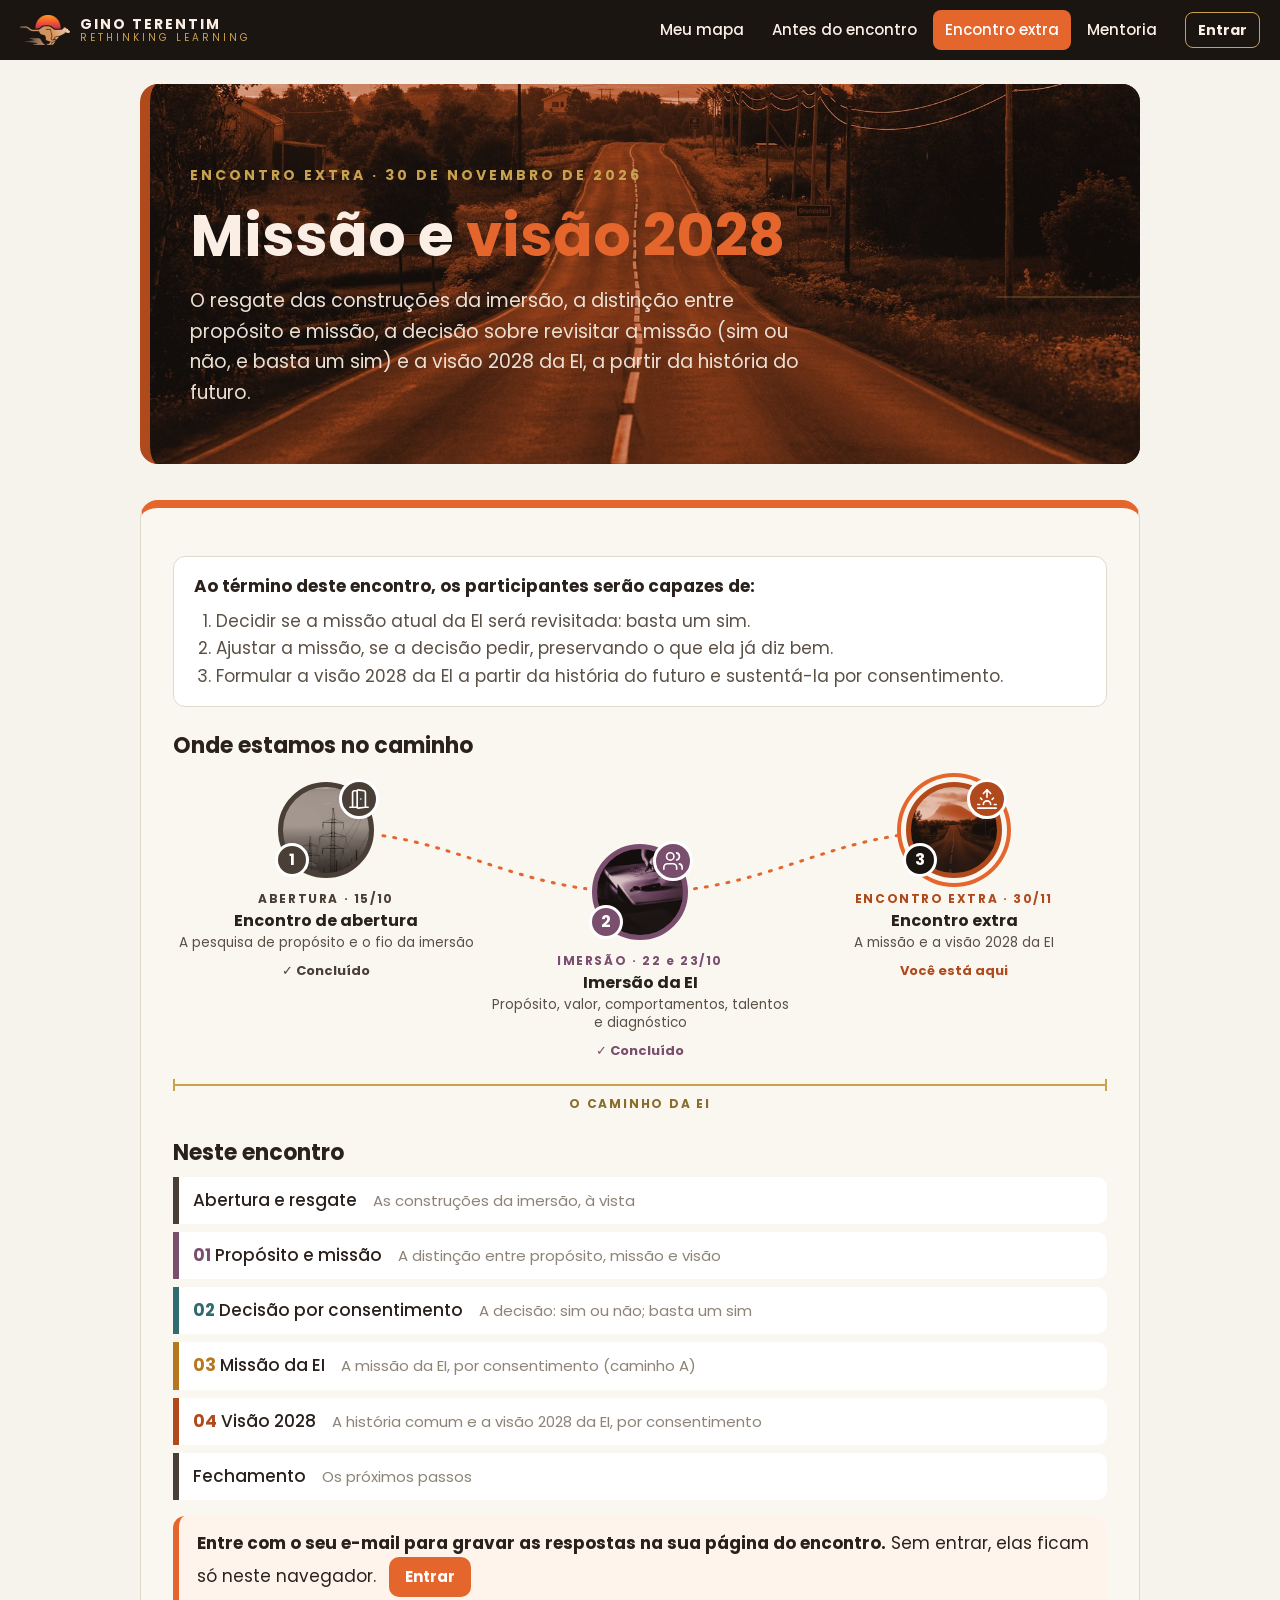
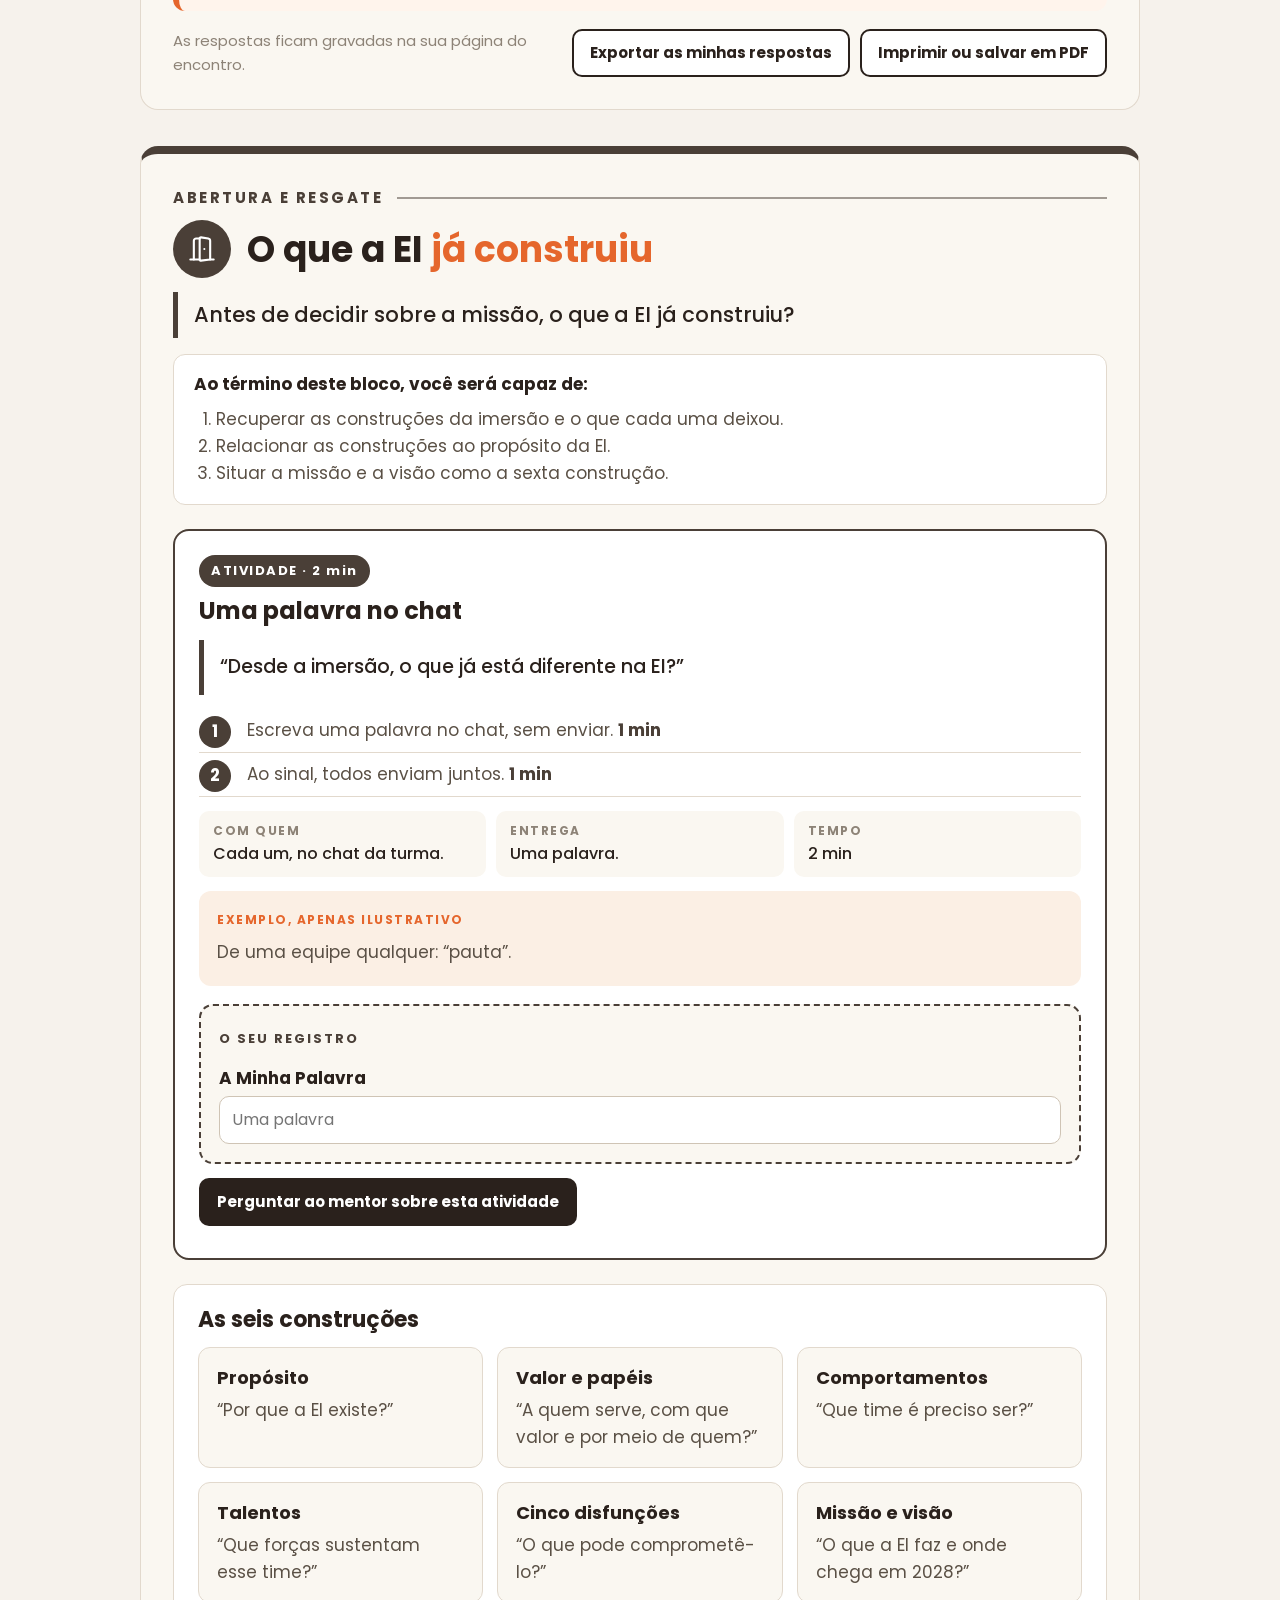
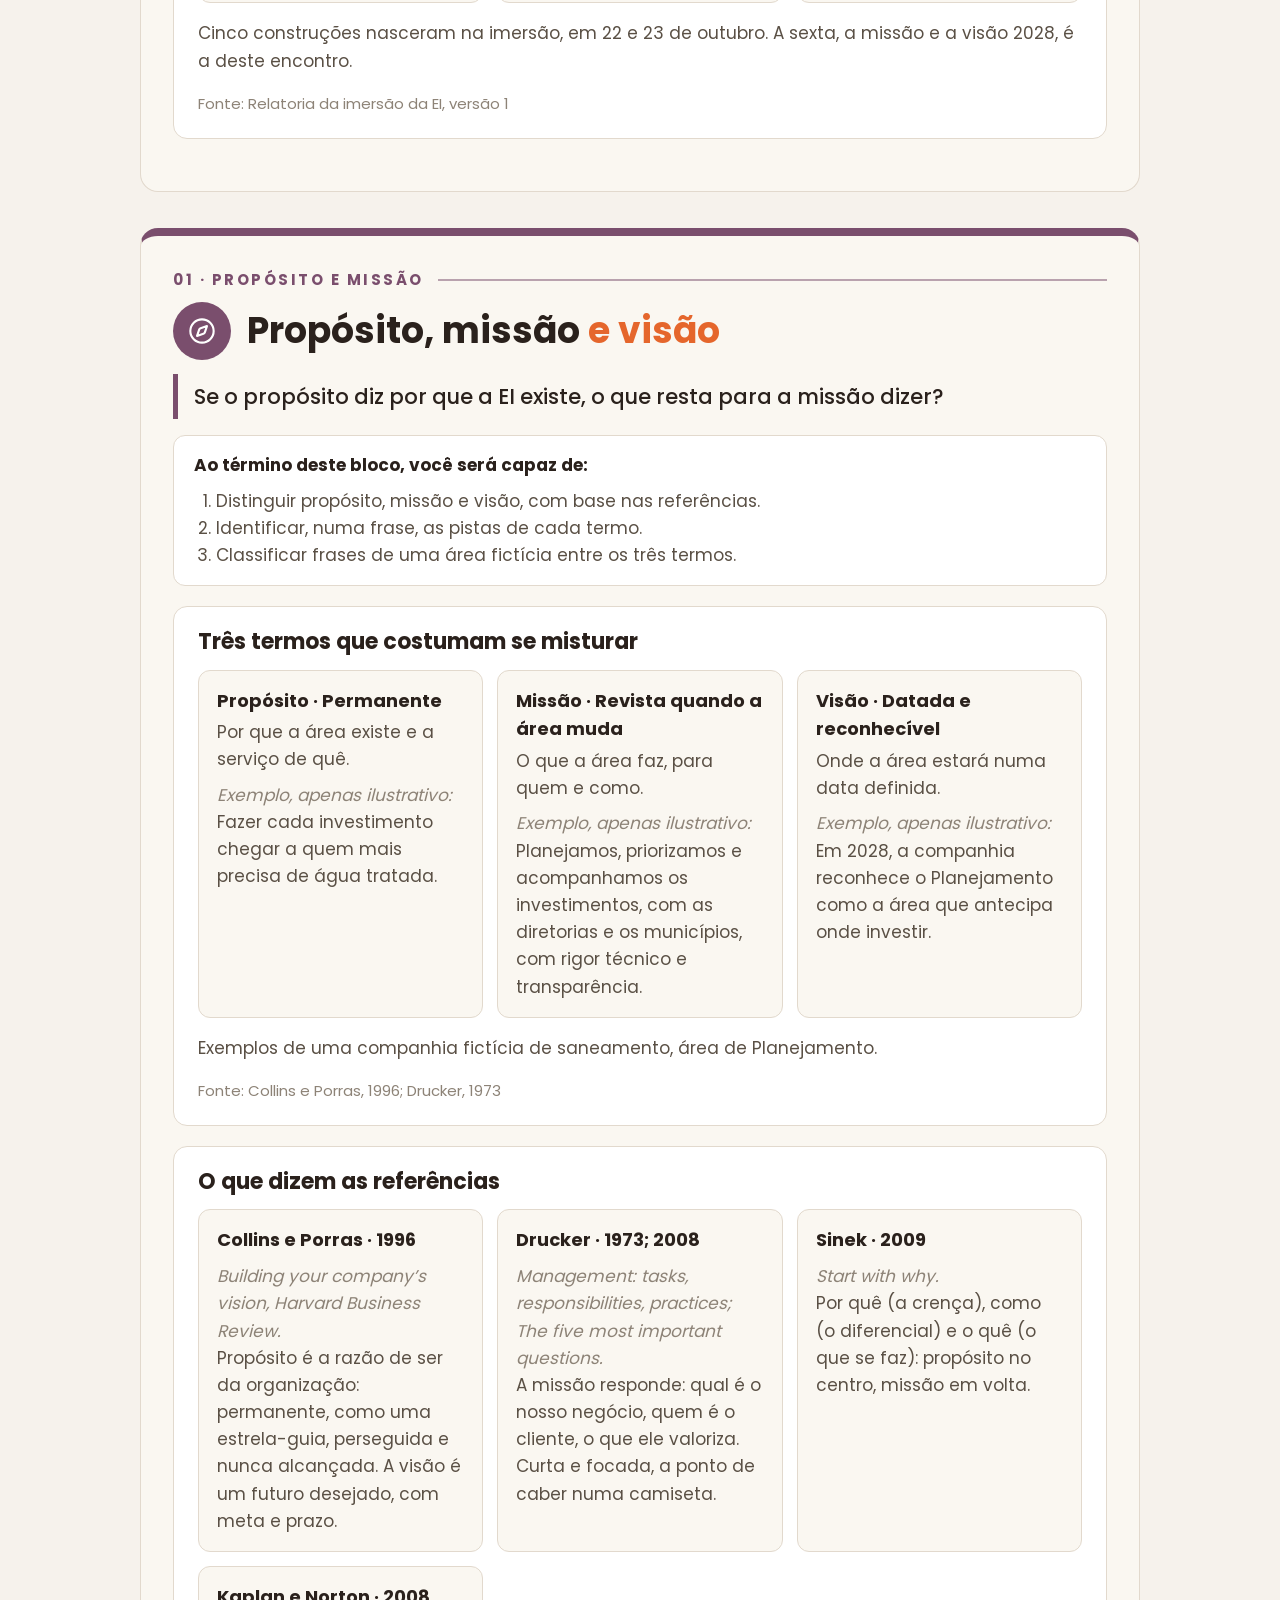
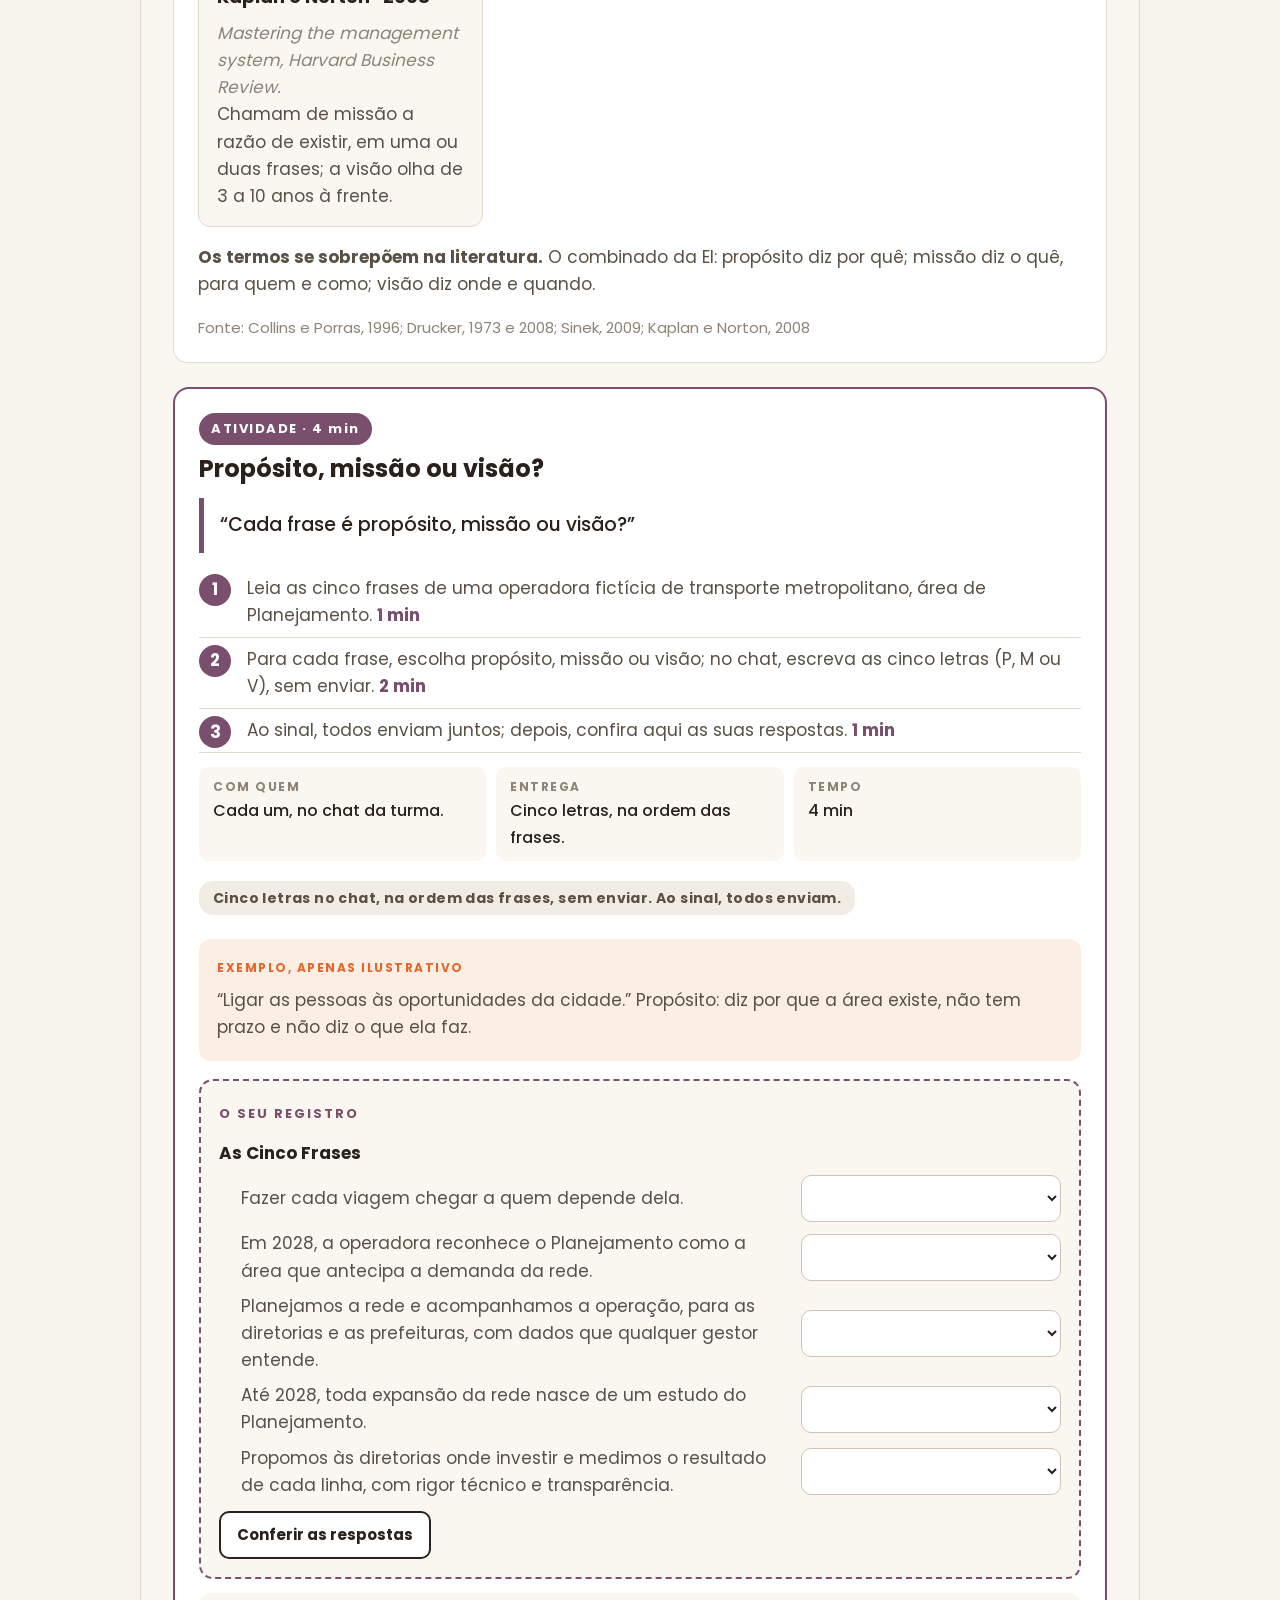
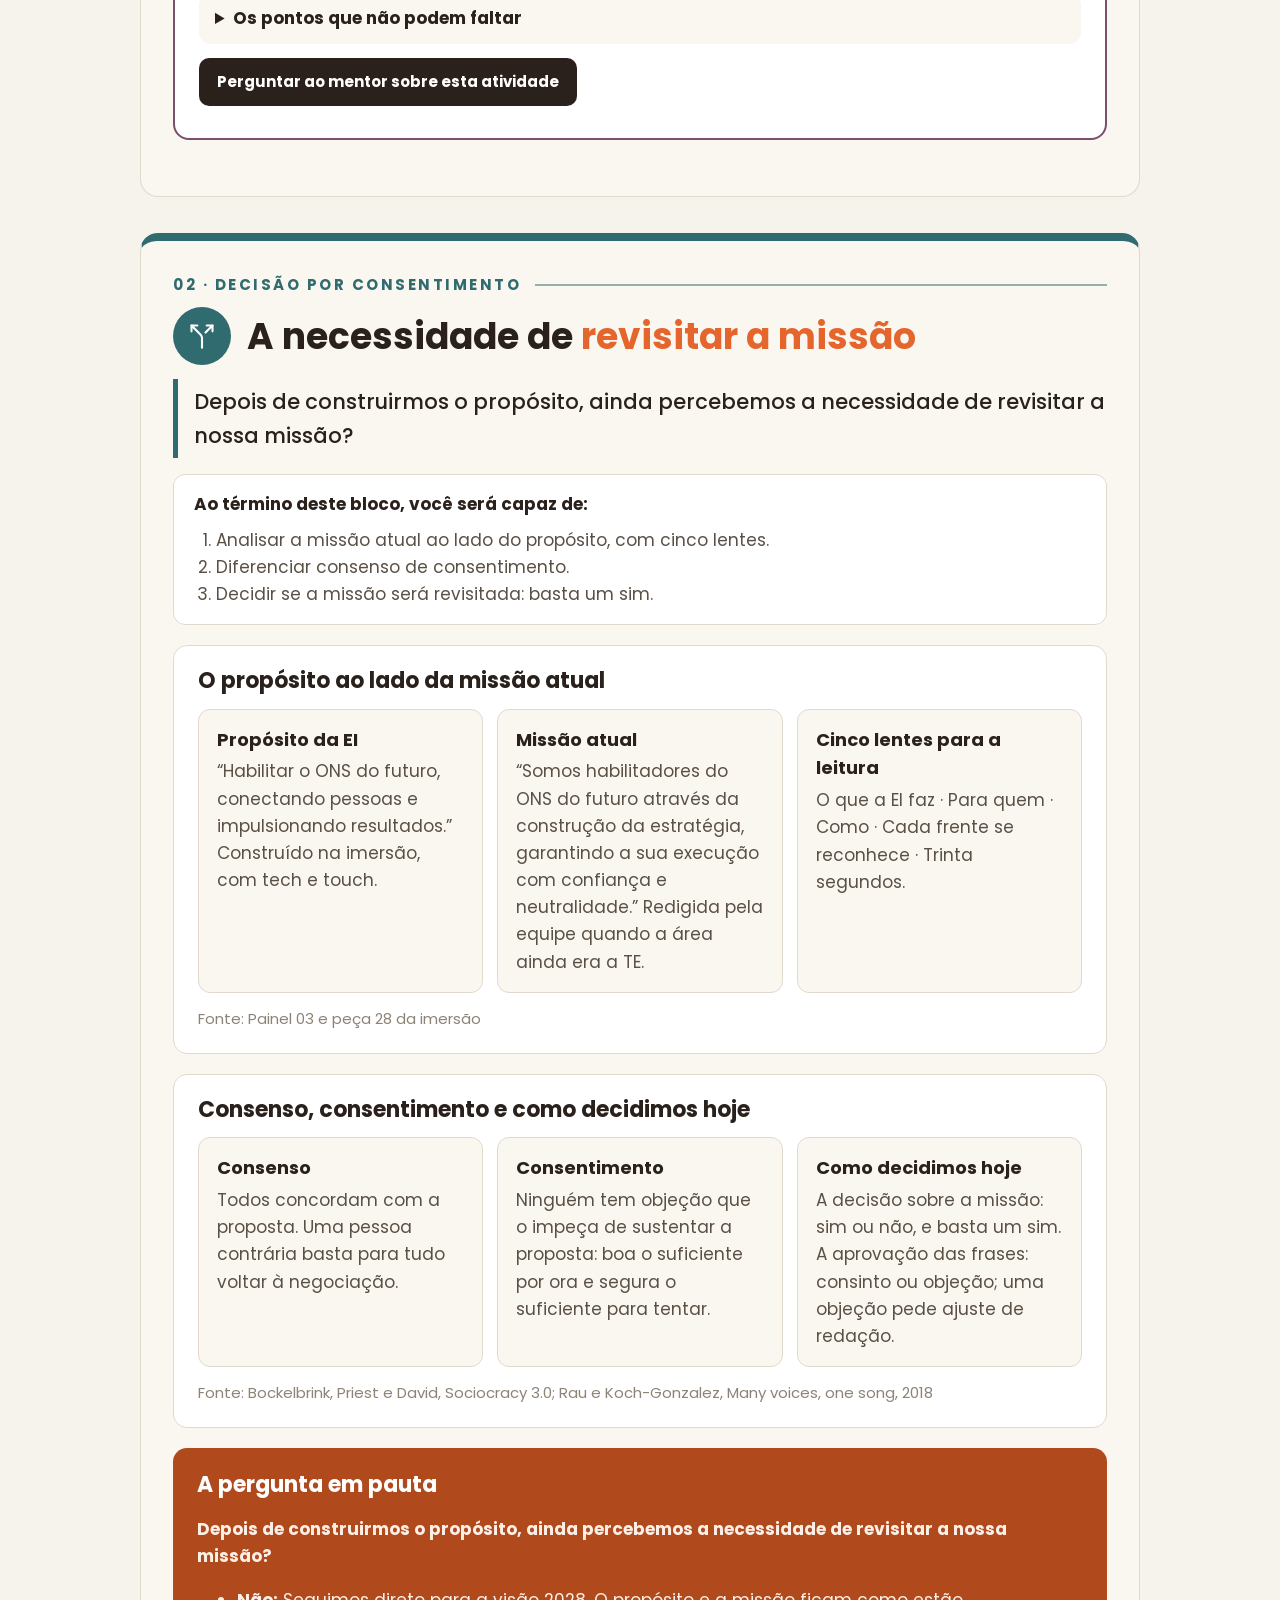
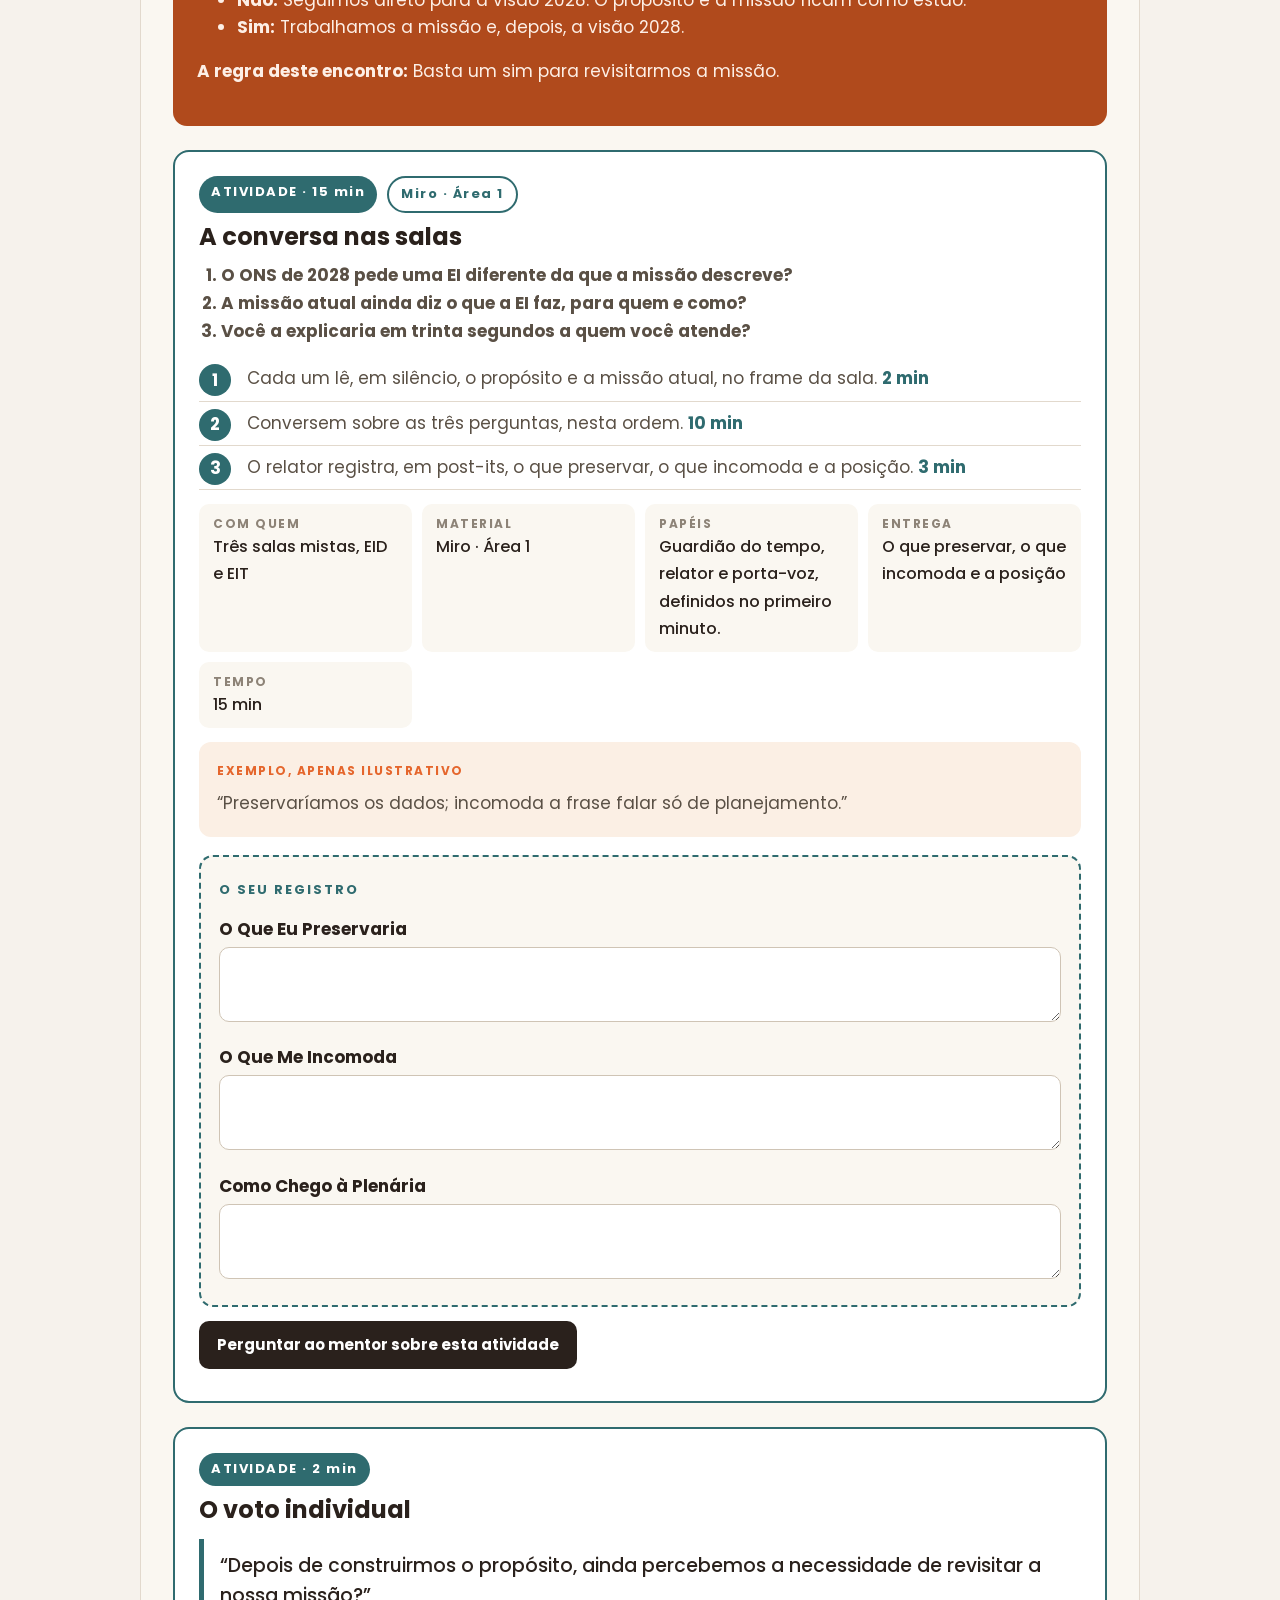
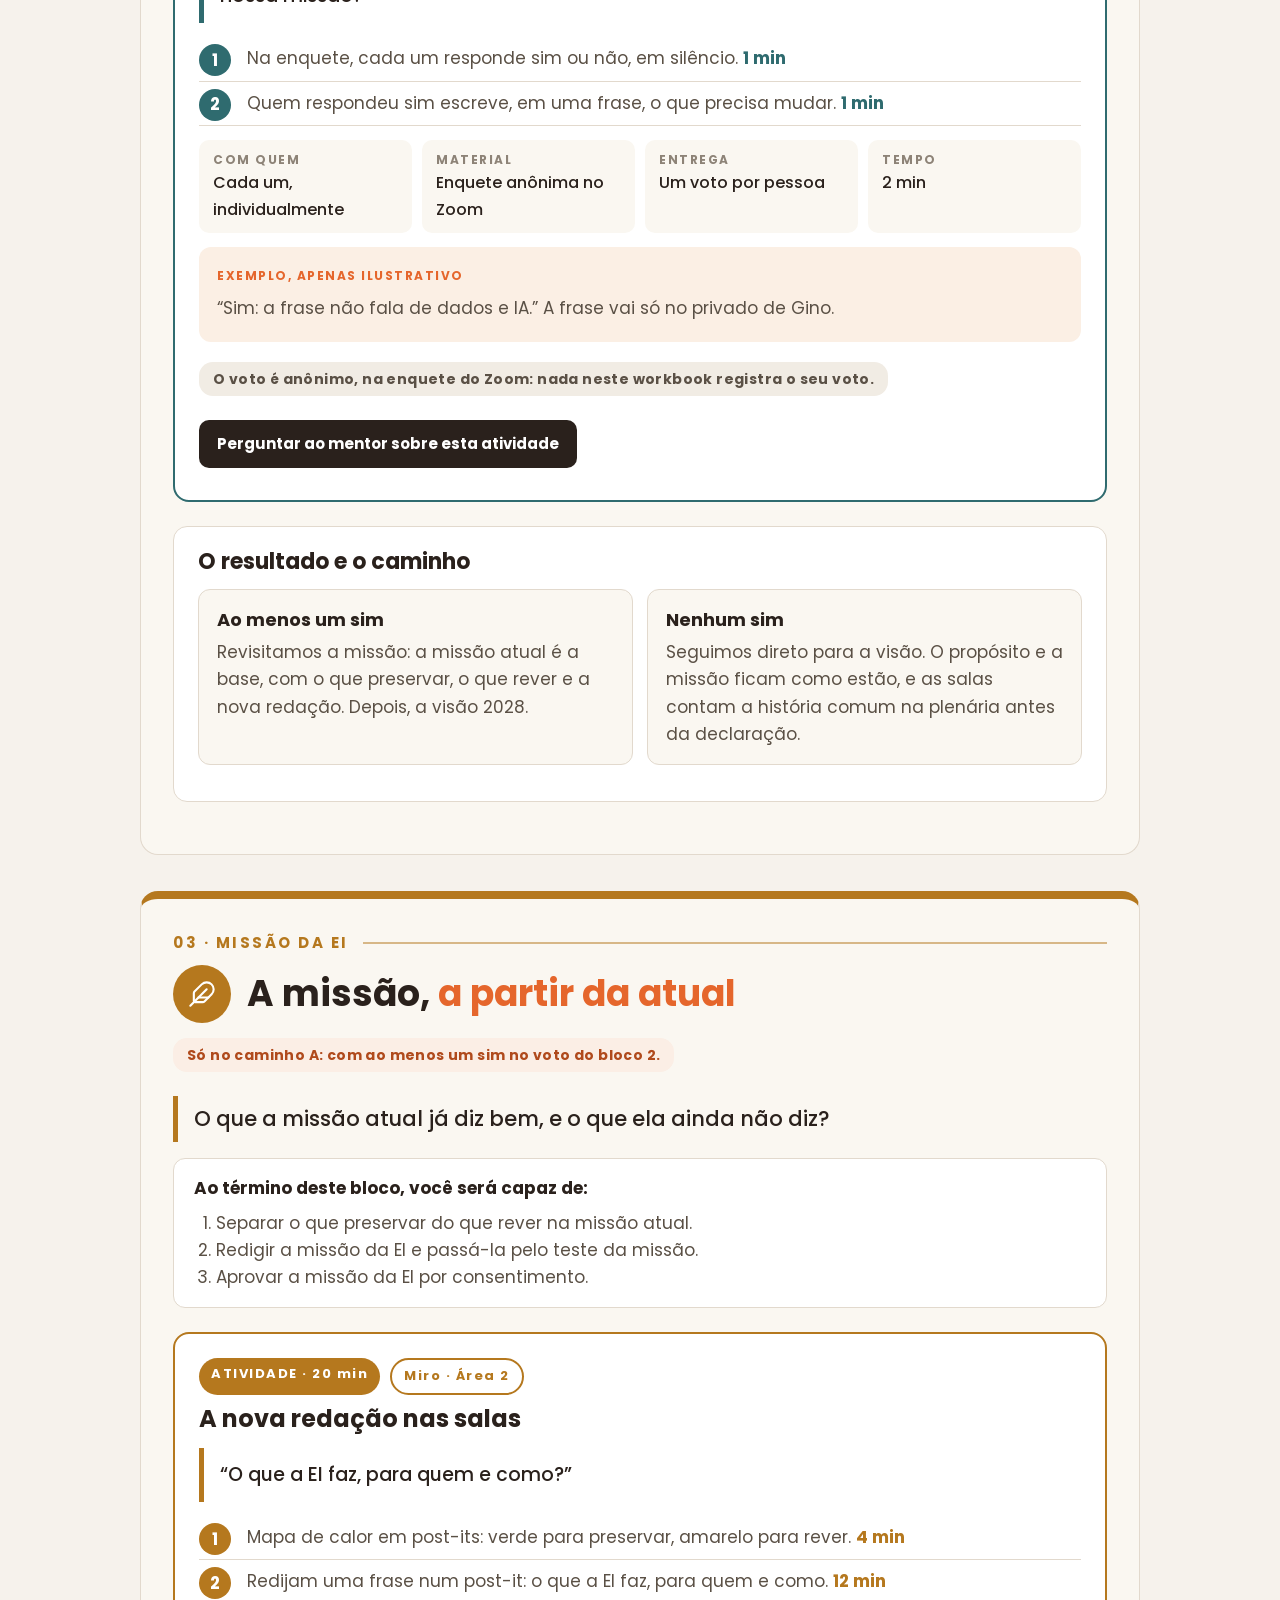
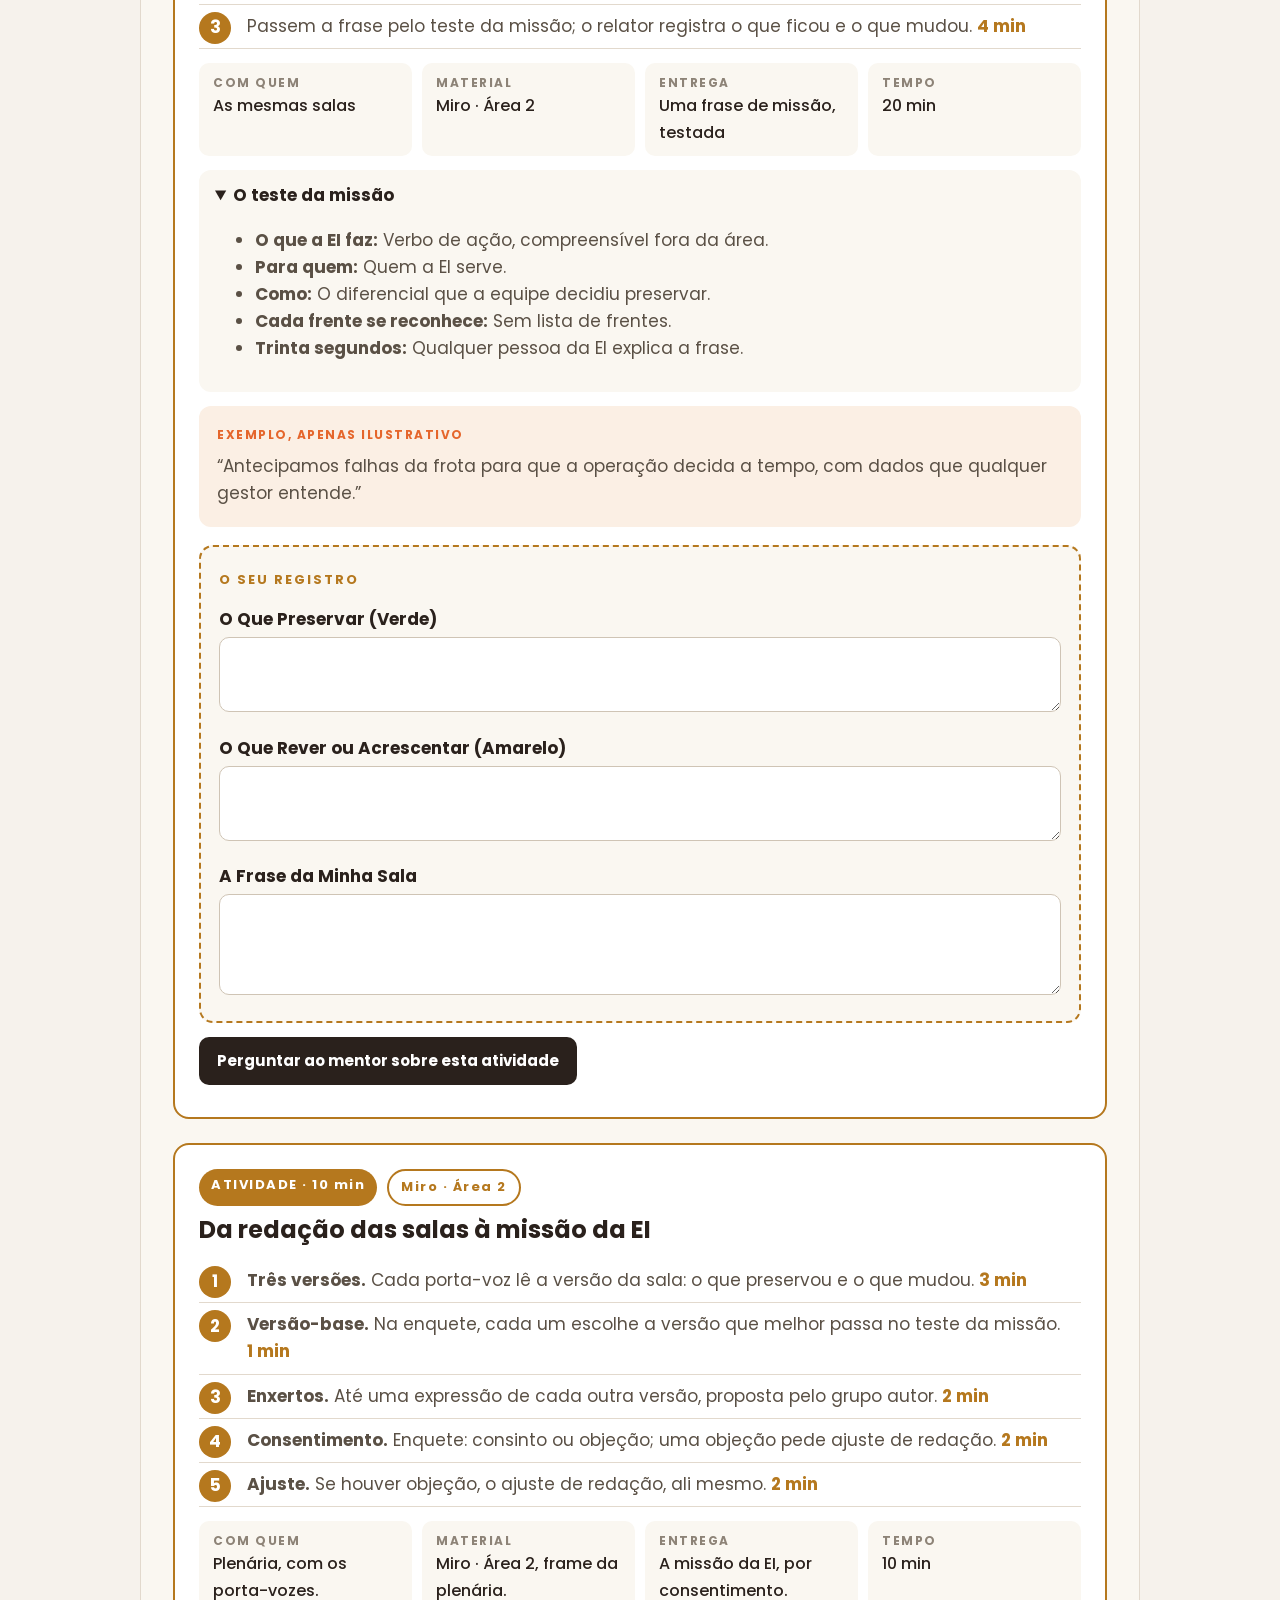
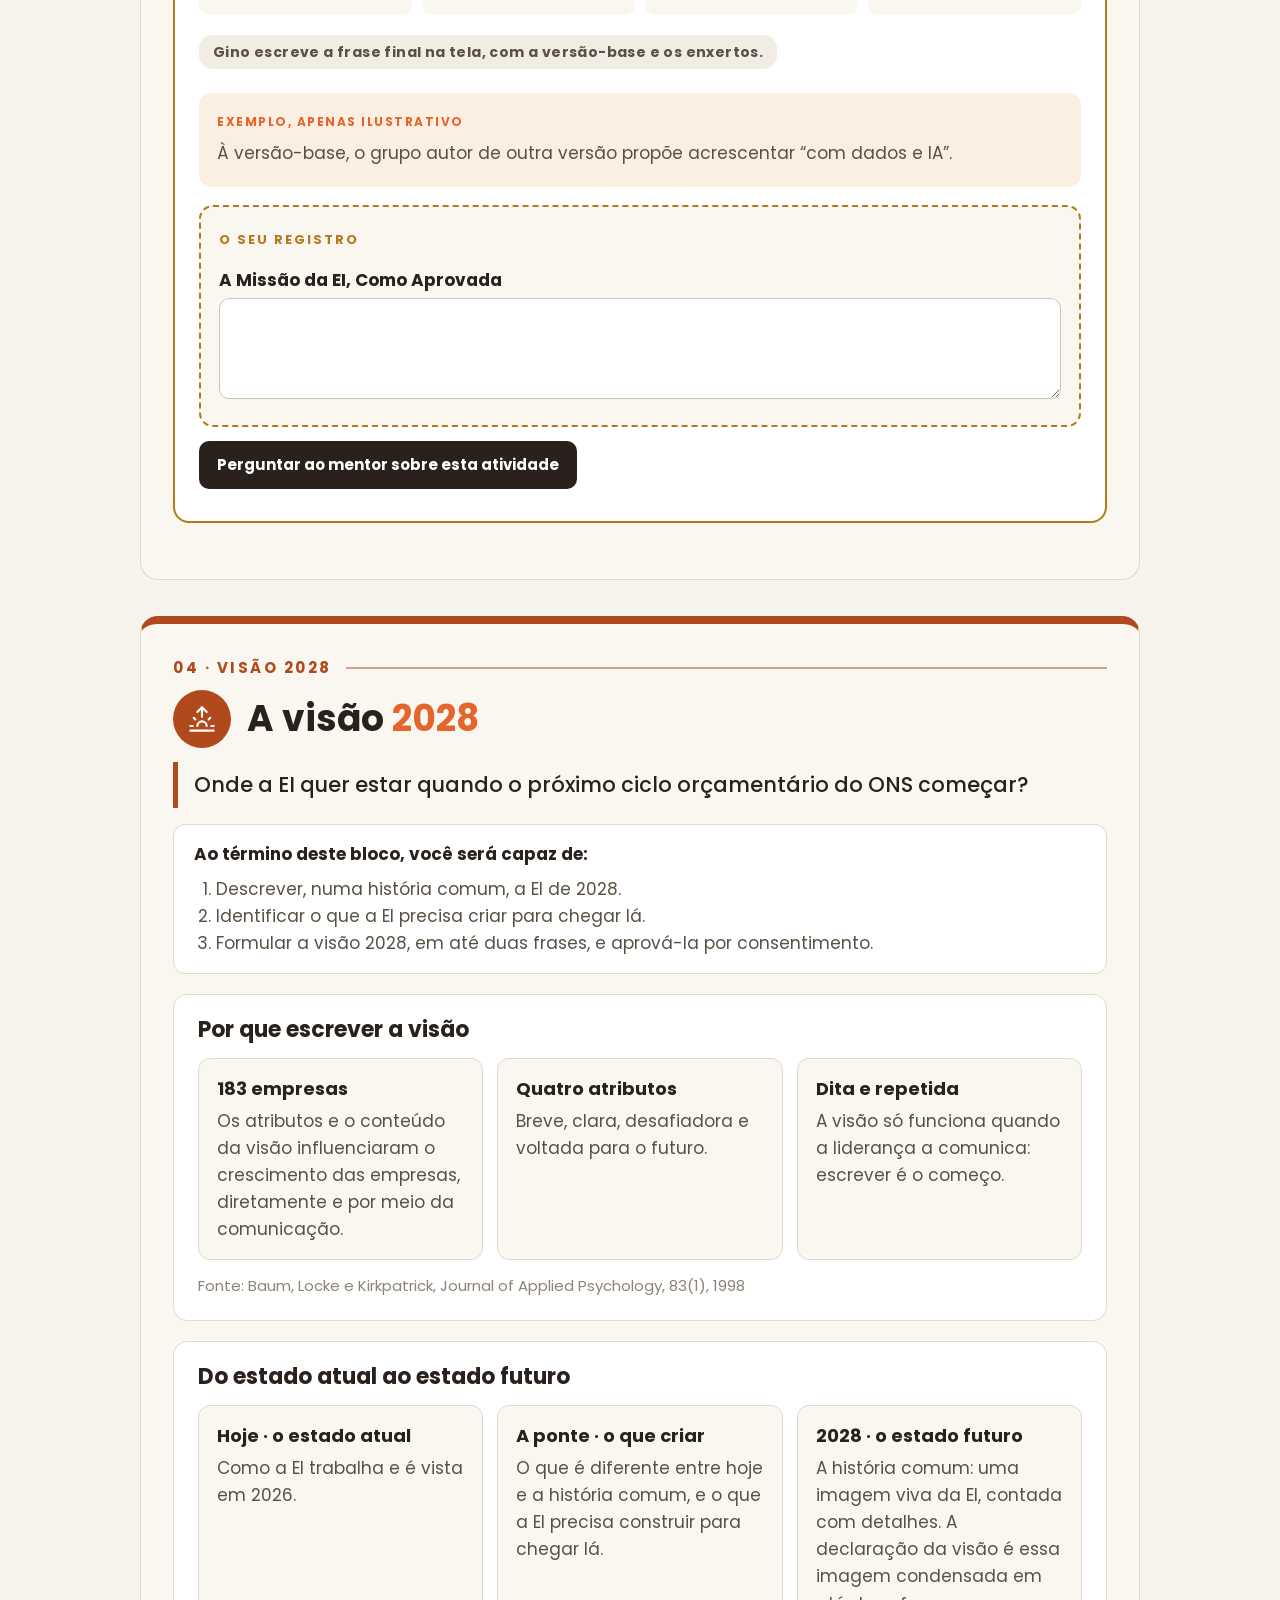
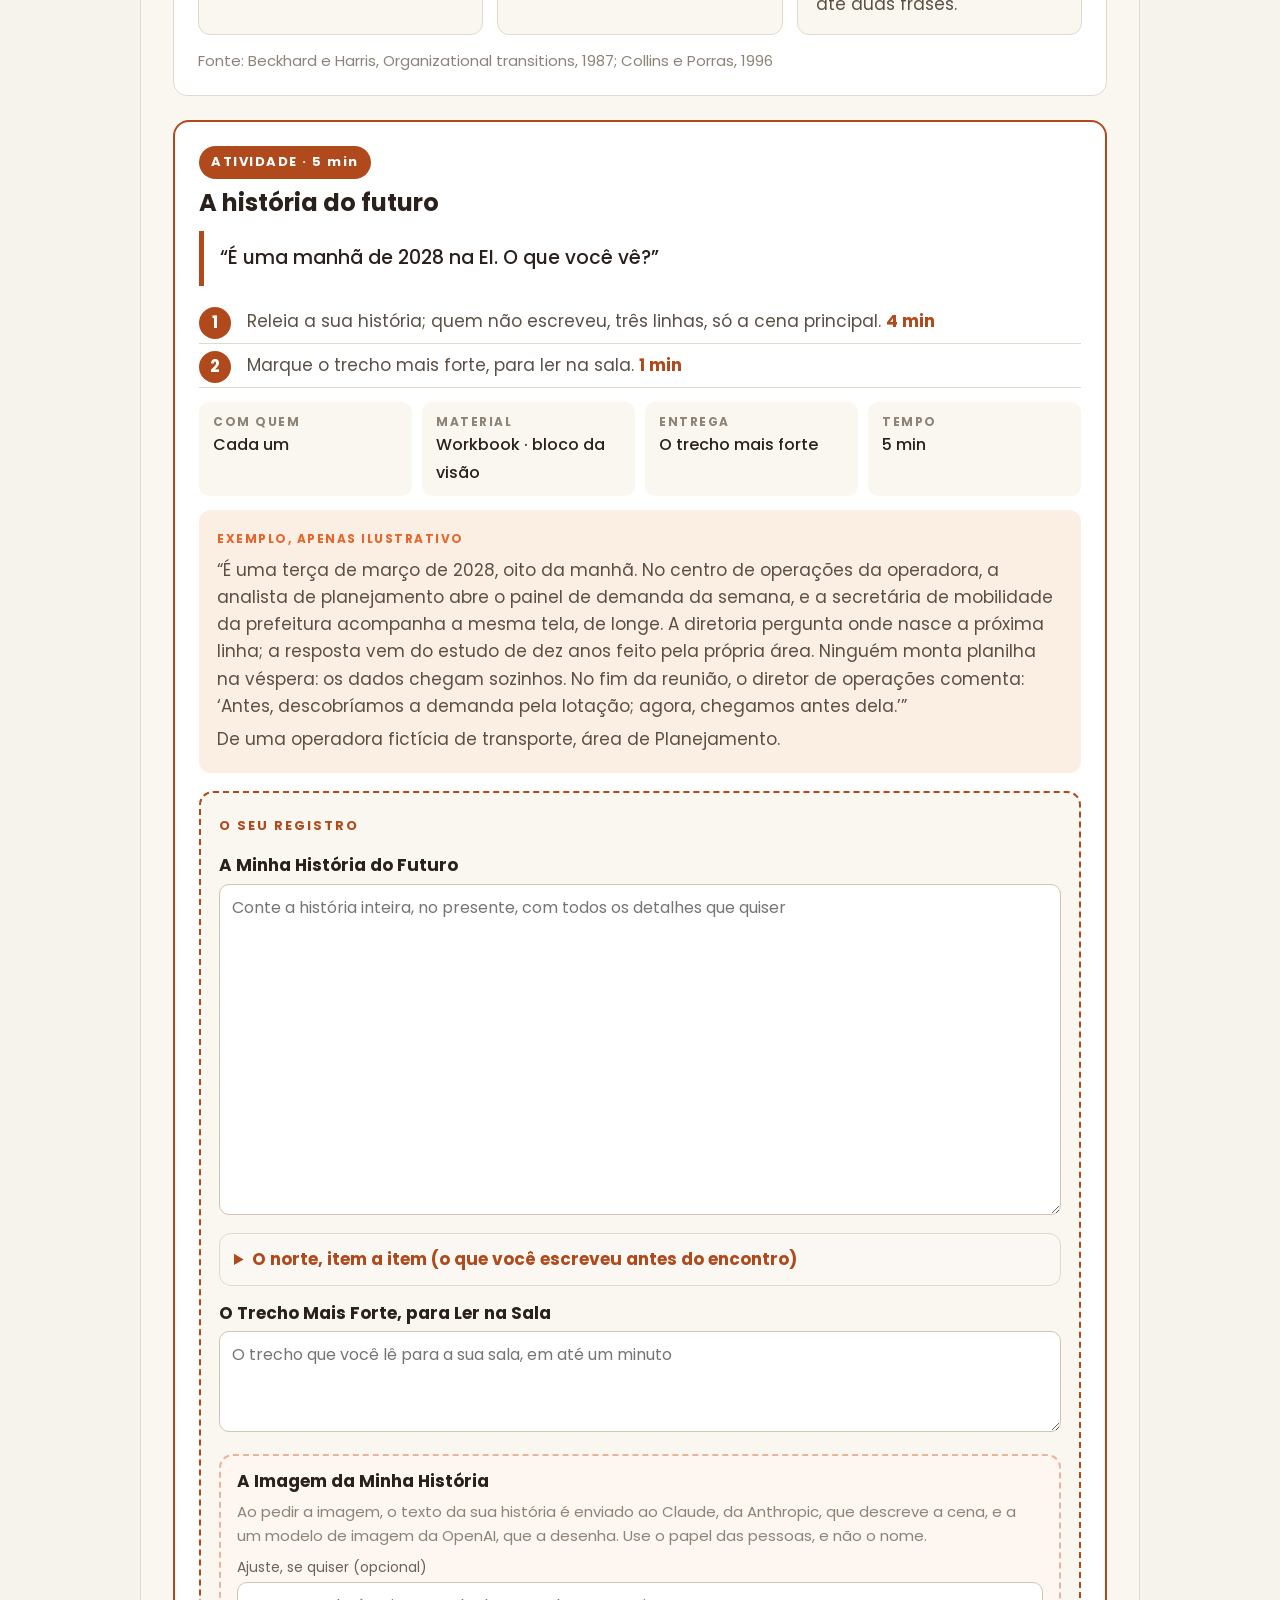
==== commit a998a585: "Encontro extra 30/11: correções da versão 4 (cascata no chat, teste da missão, plenárias com ajuste," ====
--- a/docs/e3.html
+++ b/docs/e3.html
@@ -335,7 +335,7 @@
 </style></head>
 <body data-pg="e3">
 <header class="topo"><a class="marca" href="index.html"><img src="logo-gt-mark.png" alt=""><span><b>GINO TERENTIM</b><i>RETHINKING LEARNING</i></span></a><nav class="nav"><a href="index.html">Meu mapa</a><a href="preparacao.html">Antes do encontro</a><a href="e3.html">Encontro extra</a><a href="mentoria.html">Mentoria</a></nav><span class="conta" data-conta></span></header>
-<main><section class="capa capa--foto" style="--tom:#B04A1C;--foto:url(img/e3.jpg)"><p class="capa__k">ENCONTRO EXTRA · 30 DE NOVEMBRO DE 2026</p><h1>Missão e <em>visão 2028</em></h1><p class="capa__l">O resgate das construções da imersão, a distinção entre propósito e missão, a decisão sobre revisitar a missão (sim ou não, e basta um sim) e a visão 2028 da EI, a partir da história do futuro.</p></section><section class="bloco bloco--abre"><div class="capaz"><b>Ao término deste encontro, os participantes serão capazes de:</b><ol><li>Decidir se a missão atual da EI será revisitada: basta um sim.</li><li>Ajustar a missão, se a decisão pedir, preservando o que ela já diz bem.</li><li>Formular a visão 2028 da EI a partir da história do futuro e sustentá-la por consentimento.</li></ol></div><h3>Onde estamos no caminho</h3><div class="rota rota--3"><svg class="rota__linha" viewBox="0 0 1000 200" preserveAspectRatio="none" aria-hidden="true"><path d="M166,62 C300,62 360,138 500,138 S700,62 834,62"/></svg><span class="parada feito parada--feita" data-parada="1" style="--tom:#4A3F37"><span class="parada__foto" style="background-image:url(img/p1.jpg)"><span class="parada__n">1</span><span class="parada__ic"><svg  class="lucide lucide-door-open"  xmlns="http://www.w3.org/2000/svg"  width="22"  height="22"  viewBox="0 0 24 24"  fill="none"  stroke="#FFFFFF"  stroke-width="1.8"  stroke-linecap="round"  stroke-linejoin="round">  <path d="M10 21H2" />  <path d="M10 3H7a2 2 0 00-2 2v16" />  <path d="M14 12h.01" />  <path d="M19 21V5a2 2 0 00-1.675-1.974l-6.163-1.013A1 1 0 0010 3v18a1 1 0 001.124.992z" />  <path d="M22 21h-3" /></svg></span></span><span class="parada__k">ABERTURA · 15/10</span><b>Encontro de abertura</b><em>A pesquisa de propósito e o fio da imersão</em><small class="parada__c">Concluído</small></span><span class="parada feito parada--feita" data-parada="2" style="--tom:#7A4E6D"><span class="parada__foto" style="background-image:url(img/p2.jpg)"><span class="parada__n">2</span><span class="parada__ic"><svg  class="lucide lucide-users"  xmlns="http://www.w3.org/2000/svg"  width="22"  height="22"  viewBox="0 0 24 24"  fill="none"  stroke="#FFFFFF"  stroke-width="1.8"  stroke-linecap="round"  stroke-linejoin="round">  <path d="M16 21v-2a4 4 0 0 0-4-4H6a4 4 0 0 0-4 4v2" />  <path d="M16 3.128a4 4 0 0 1 0 7.744" />  <path d="M22 21v-2a4 4 0 0 0-3-3.87" />  <circle cx="9" cy="7" r="4" /></svg></span></span><span class="parada__k">IMERSÃO · 22 e 23/10</span><b>Imersão da EI</b><em>Propósito, valor, comportamentos, talentos e diagnóstico</em><small class="parada__c">Concluído</small></span><a class="parada aqui" data-parada="3" style="--tom:#B04A1C" href="e3.html"><span class="parada__foto" style="background-image:url(img/p3.jpg)"><span class="parada__n">3</span><span class="parada__ic"><svg  class="lucide lucide-sunrise"  xmlns="http://www.w3.org/2000/svg"  width="22"  height="22"  viewBox="0 0 24 24"  fill="none"  stroke="#FFFFFF"  stroke-width="1.8"  stroke-linecap="round"  stroke-linejoin="round">  <path d="M12 2v8" />  <path d="m4.93 10.93 1.41 1.41" />  <path d="M2 18h2" />  <path d="M20 18h2" />  <path d="m19.07 10.93-1.41 1.41" />  <path d="M22 22H2" />  <path d="m8 6 4-4 4 4" />  <path d="M16 18a4 4 0 0 0-8 0" /></svg></span></span><span class="parada__k">ENCONTRO EXTRA · 30/11</span><b>Encontro extra</b><em>A missão e a visão 2028 da EI</em><small class="parada__c">Você está aqui</small></a><div class="rota__fases"><span style="grid-column:span 3">O caminho da EI</span></div></div><h3>Neste encontro</h3><ol class="indice"><li style="--tom:#4A3F37"><a href="#b0"><b></b> Abertura e resgate</a><span>As construções da imersão, à vista</span></li><li style="--tom:#7A4E6D"><a href="#b1"><b>01</b> Propósito e missão</a><span>A distinção entre propósito, missão e visão</span></li><li style="--tom:#2F6B6F"><a href="#b2"><b>02</b> Decisão por consentimento</a><span>A decisão: sim ou não; basta um sim</span></li><li style="--tom:#B5781E"><a href="#b3"><b>03</b> Missão da EI</a><span>A missão da EI, por consentimento (caminho A)</span></li><li style="--tom:#B04A1C"><a href="#b4"><b>04</b> Visão 2028</a><span>A história comum e a visão 2028 da EI, por consentimento</span></li><li style="--tom:#4A3F37"><a href="#b5"><b></b> Fechamento</a><span>Os próximos passos</span></li></ol><div class="aviso-conta" data-aviso-conta hidden><b>Entre com o seu e-mail para gravar as respostas na sua página do encontro.</b> Sem entrar, elas ficam só neste navegador. <a class="btn" href="index.html">Entrar</a></div><div class="barra"><span class="barra__s" data-salvo>As respostas ficam gravadas na sua página do encontro.</span><button type="button" class="btn btn--sec" data-exportar>Exportar as minhas respostas</button><button type="button" class="btn btn--sec" data-imprimir>Imprimir ou salvar em PDF</button></div></section><section class="bloco" id="b0" style="--tom:#4A3F37"><div class="eyebrow"><span>ABERTURA E RESGATE</span><i></i></div><div class="bloco__t"><span class="disco"><svg  class="lucide lucide-door-open"  xmlns="http://www.w3.org/2000/svg"  width="28"  height="28"  viewBox="0 0 24 24"  fill="none"  stroke="#FFFFFF"  stroke-width="1.8"  stroke-linecap="round"  stroke-linejoin="round">  <path d="M10 21H2" />  <path d="M10 3H7a2 2 0 00-2 2v16" />  <path d="M14 12h.01" />  <path d="M19 21V5a2 2 0 00-1.675-1.974l-6.163-1.013A1 1 0 0010 3v18a1 1 0 001.124.992z" />  <path d="M22 21h-3" /></svg></span><h2>O que a EI <em>já construiu</em></h2></div><p class="pergunta">Antes de decidir sobre a missão, o que a EI já construiu?</p><div class="capaz"><b>Ao término deste bloco, você será capaz de:</b><ol><li>Recuperar as construções da imersão e o que cada uma deixou.</li><li>Relacionar as construções ao propósito da EI.</li><li>Situar a missão e a visão como a sexta construção.</li></ol></div><article class="atividade" id="a0"><div class="atividade__cab"><span class="selo">ATIVIDADE · 2 min</span></div><h3>Uma palavra no chat</h3><p class="pergunta pergunta--at">“Desde a imersão, o que já está diferente na EI?”</p><ol class="passos"><li>Escreva uma palavra no chat, sem enviar. <i>1 min</i></li><li>Ao sinal, todos enviam juntos. <i>1 min</i></li></ol><div class="meta"><div><span>Com quem</span><b>Cada um, no chat da turma.</b></div><div><span>Entrega</span><b>Uma palavra.</b></div><div><span>Tempo</span><b>2 min</b></div></div><div class="exemplo"><span>EXEMPLO, APENAS ILUSTRATIVO</span><p>De uma equipe qualquer: “pauta”.</p></div><div class="registro"><span class="registro__t">O SEU REGISTRO</span><div class="campo"><label for="e3.a0.palavra"><b>A Minha Palavra</b></label><input type="text" id="e3.a0.palavra" data-k="e3.a0.palavra" placeholder="Uma palavra"></div></div><div class="duvidas" data-duvida="Uma palavra no chat"><p class="mentor"><button type="button" class="btn btn--mentor" data-duvida-abrir>Perguntar ao mentor sobre esta atividade</button></p><div class="duvidas__form" hidden><label class="duvidas__l">A sua dúvida para o Gino Terentim<textarea rows="4" placeholder="Escreva a dúvida com o contexto da atividade. Use o papel das pessoas, e não o nome."></textarea></label><div class="duvidas__acoes"><button type="button" class="btn" data-duvida-enviar>Enviar a dúvida</button><button type="button" class="btn btn--sec" data-duvida-cancelar>Cancelar</button></div></div><p class="duvidas__msg" aria-live="polite"></p><div class="duvidas__lista"></div></div></article><article class="conceito"><h3>As seis construções</h3><div class="cards3"><div><b>Propósito</b><p>“Por que a EI existe?”</p></div><div><b>Valor e papéis</b><p>“A quem serve, com que valor e por meio de quem?”</p></div><div><b>Comportamentos</b><p>“Que time é preciso ser?”</p></div><div><b>Talentos</b><p>“Que forças sustentam esse time?”</p></div><div><b>Cinco disfunções</b><p>“O que pode comprometê-lo?”</p></div><div><b>Missão e visão</b><p>“O que a EI faz e onde chega em 2028?”</p></div></div><p>Cinco construções nasceram na imersão, em 22 e 23 de outubro. A sexta, a missão e a visão 2028, é a deste encontro.</p><p class="fonte">Fonte: Relatoria da imersão da EI, versão 1</p></article></section><section class="bloco" id="b1" style="--tom:#7A4E6D"><div class="eyebrow"><span>01 · PROPÓSITO E MISSÃO</span><i></i></div><div class="bloco__t"><span class="disco"><svg  class="lucide lucide-compass"  xmlns="http://www.w3.org/2000/svg"  width="28"  height="28"  viewBox="0 0 24 24"  fill="none"  stroke="#FFFFFF"  stroke-width="1.8"  stroke-linecap="round"  stroke-linejoin="round">  <circle cx="12" cy="12" r="10" />  <path d="m16.24 7.76-1.804 5.411a2 2 0 0 1-1.265 1.265L7.76 16.24l1.804-5.411a2 2 0 0 1 1.265-1.265z" /></svg></span><h2>Propósito, missão <em>e visão</em></h2></div><p class="pergunta">Se o propósito diz por que a EI existe, o que resta para a missão dizer?</p><div class="capaz"><b>Ao término deste bloco, você será capaz de:</b><ol><li>Distinguir propósito, missão e visão, com base nas referências.</li><li>Identificar, numa frase, as pistas de cada termo.</li><li>Classificar frases de uma área fictícia entre os três termos.</li></ol></div><article class="conceito"><h3>Três termos que costumam se misturar</h3><div class="cards3"><div><b>Propósito · Permanente</b><p>Por que a área existe e a serviço de quê. <i>Exemplo, apenas ilustrativo:</i> Fazer cada investimento chegar a quem mais precisa de água tratada.</p></div><div><b>Missão · Revista quando a área muda</b><p>O que a área faz, para quem e como. <i>Exemplo, apenas ilustrativo:</i> Planejamos, priorizamos e acompanhamos os investimentos, com as diretorias e os municípios, com rigor técnico e transparência.</p></div><div><b>Visão · Datada e reconhecível</b><p>Onde a área estará numa data definida. <i>Exemplo, apenas ilustrativo:</i> Em 2028, a companhia reconhece o Planejamento como a área que antecipa onde investir.</p></div></div><p>Exemplos de uma companhia fictícia de saneamento, área de Planejamento.</p><p class="fonte">Fonte: Collins e Porras, 1996; Drucker, 1973</p></article><article class="conceito"><h3>O que dizem as referências</h3><div class="cards3"><div><b>Collins e Porras · 1996</b><p><i>Building your company’s vision, Harvard Business Review.</i> Propósito é a razão de ser da organização: permanente, como uma estrela-guia, perseguida e nunca alcançada. A visão é um futuro desejado, com meta e prazo.</p></div><div><b>Drucker · 1973; 2008</b><p><i>Management: tasks, responsibilities, practices; The five most important questions.</i> A missão responde: qual é o nosso negócio, quem é o cliente, o que ele valoriza. Curta e focada, a ponto de caber numa camiseta.</p></div><div><b>Sinek · 2009</b><p><i>Start with why.</i> Por quê (a crença), como (o diferencial) e o quê (o que se faz): propósito no centro, missão em volta.</p></div><div><b>Kaplan e Norton · 2008</b><p><i>Mastering the management system, Harvard Business Review.</i> Chamam de missão a razão de existir, em uma ou duas frases; a visão olha de 3 a 10 anos à frente.</p></div></div><p><b>Os termos se sobrepõem na literatura.</b> O combinado da EI: propósito diz por quê; missão diz o quê, para quem e como; visão diz onde e quando.</p><p class="fonte">Fonte: Collins e Porras, 1996; Drucker, 1973 e 2008; Sinek, 2009; Kaplan e Norton, 2008</p></article><article class="atividade" id="a1"><div class="atividade__cab"><span class="selo">ATIVIDADE · 4 min</span></div><h3>Propósito, missão ou visão?</h3><p class="pergunta pergunta--at">“Cada frase é propósito, missão ou visão?”</p><ol class="passos"><li>Leia as cinco frases de uma operadora fictícia de transporte metropolitano, área de Planejamento. <i>1 min</i></li><li>Para cada frase, escolha propósito, missão ou visão; no chat, escreva as cinco letras (P, M ou V), sem enviar. <i>2 min</i></li><li>Ao sinal, todos enviam juntos; depois, confira aqui as suas respostas. <i>1 min</i></li></ol><div class="meta"><div><span>Com quem</span><b>Cada um, no chat da turma.</b></div><div><span>Entrega</span><b>Cinco letras, na ordem das frases.</b></div><div><span>Tempo</span><b>4 min</b></div></div><div class="exemplo"><span>EXEMPLO, APENAS ILUSTRATIVO</span><p>“Ligar as pessoas às oportunidades da cidade.” Propósito: diz por que a área existe, não tem prazo e não diz o que ela faz.</p></div><div class="registro"><span class="registro__t">O SEU REGISTRO</span><div class="campo"><label for="e3.a1.cl"><b>As Cinco Frases</b></label><ol class="associar"><li><span>Fazer cada viagem chegar a quem depende dela.</span><select data-k="e3.a1.cl.0" data-gab="Propósito"><option></option><option>Propósito</option><option>Missão</option><option>Visão</option></select></li><li><span>Em 2028, a operadora reconhece o Planejamento como a área que antecipa a demanda da rede.</span><select data-k="e3.a1.cl.1" data-gab="Visão"><option></option><option>Propósito</option><option>Missão</option><option>Visão</option></select></li><li><span>Planejamos a rede e acompanhamos a operação, para as diretorias e as prefeituras, com dados que qualquer gestor entende.</span><select data-k="e3.a1.cl.2" data-gab="Missão"><option></option><option>Propósito</option><option>Missão</option><option>Visão</option></select></li><li><span>Até 2028, toda expansão da rede nasce de um estudo do Planejamento.</span><select data-k="e3.a1.cl.3" data-gab="Visão"><option></option><option>Propósito</option><option>Missão</option><option>Visão</option></select></li><li><span>Propomos às diretorias onde investir e medimos o resultado de cada linha, com rigor técnico e transparência.</span><select data-k="e3.a1.cl.4" data-gab="Missão"><option></option><option>Propósito</option><option>Missão</option><option>Visão</option></select></li></ol><button type="button" class="btn btn--sec" data-conferir>Conferir as respostas</button></div></div><details class="pontos"><summary>Os pontos que não podem faltar</summary><ul><li>Propósito: razão de ser, sem prazo.</li><li>Missão: verbo de ação, para quem e como.</li><li>Visão: uma data e um lugar a chegar.</li></ul></details><div class="duvidas" data-duvida="Propósito, missão ou visão?"><p class="mentor"><button type="button" class="btn btn--mentor" data-duvida-abrir>Perguntar ao mentor sobre esta atividade</button></p><div class="duvidas__form" hidden><label class="duvidas__l">A sua dúvida para o Gino Terentim<textarea rows="4" placeholder="Escreva a dúvida com o contexto da atividade. Use o papel das pessoas, e não o nome."></textarea></label><div class="duvidas__acoes"><button type="button" class="btn" data-duvida-enviar>Enviar a dúvida</button><button type="button" class="btn btn--sec" data-duvida-cancelar>Cancelar</button></div></div><p class="duvidas__msg" aria-live="polite"></p><div class="duvidas__lista"></div></div></article></section><section class="bloco" id="b2" style="--tom:#2F6B6F"><div class="eyebrow"><span>02 · DECISÃO POR CONSENTIMENTO</span><i></i></div><div class="bloco__t"><span class="disco"><svg  class="lucide lucide-split"  xmlns="http://www.w3.org/2000/svg"  width="28"  height="28"  viewBox="0 0 24 24"  fill="none"  stroke="#FFFFFF"  stroke-width="1.8"  stroke-linecap="round"  stroke-linejoin="round">  <path d="M16 3h5v5" />  <path d="M8 3H3v5" />  <path d="M12 22v-8.3a4 4 0 0 0-1.172-2.872L3 3" />  <path d="m15 9 6-6" /></svg></span><h2>A necessidade de <em>revisitar a missão</em></h2></div><p class="pergunta">Depois de construirmos o propósito, ainda percebemos a necessidade de revisitar a nossa missão?</p><div class="capaz"><b>Ao término deste bloco, você será capaz de:</b><ol><li>Analisar a missão atual ao lado do propósito, com cinco lentes.</li><li>Diferenciar consenso de consentimento.</li><li>Decidir se a missão será revisitada: basta um sim.</li></ol></div><article class="conceito"><h3>O propósito ao lado da missão atual</h3><div class="cards3"><div><b>Propósito da EI</b><p>“Habilitar o ONS do futuro, conectando pessoas e impulsionando resultados.” Construído na imersão, com tech e touch.</p></div><div><b>Missão atual</b><p>“Somos habilitadores do ONS do futuro através da construção da estratégia, garantindo a sua execução com confiança e neutralidade.” Redigida pela equipe quando a área ainda era a TE.</p></div><div><b>Cinco lentes para a leitura</b><p>O que a EI faz · Para quem · Como · Cada frente se reconhece · Trinta segundos.</p></div></div><p class="fonte">Fonte: Painel 03 e peça 28 da imersão</p></article><article class="conceito"><h3>Consenso, consentimento e como decidimos hoje</h3><div class="cards3"><div><b>Consenso</b><p>Todos concordam com a proposta. Uma pessoa contrária basta para tudo voltar à negociação.</p></div><div><b>Consentimento</b><p>Ninguém tem objeção que o impeça de sustentar a proposta: boa o suficiente por ora e segura o suficiente para tentar.</p></div><div><b>Como decidimos hoje</b><p>A decisão sobre a missão: sim ou não, e basta um sim. A aprovação das frases: consinto ou objeção; uma objeção pede ajuste de redação.</p></div></div><p class="fonte">Fonte: Bockelbrink, Priest e David, Sociocracy 3.0; Rau e Koch-Gonzalez, Many voices, one song, 2018</p></article><article class="regua"><h3>A pergunta em pauta</h3><p><b>Depois de construirmos o propósito, ainda percebemos a necessidade de revisitar a nossa missão?</b></p><ul><li><b>Não:</b> Seguimos direto para a visão 2028. O propósito e a missão ficam como estão.</li><li><b>Sim:</b> Trabalhamos a missão e, depois, a visão 2028.</li></ul><p><b>A regra deste encontro:</b> Basta um sim para revisitarmos a missão.</p></article><article class="atividade" id="a2"><div class="atividade__cab"><span class="selo">ATIVIDADE · 15 min</span><a class="selo selo--miro" href="https://miro.com/app/board/uXjVELRQge8=/" target="_blank" rel="noopener">Miro · Área 1</a></div><h3>A conversa nas salas</h3><ol class="pergs"><li>O ONS de 2028 pede uma EI diferente da que a missão descreve?</li><li>A missão atual ainda diz o que a EI faz, para quem e como?</li><li>Você a explicaria em trinta segundos a quem você atende?</li></ol><ol class="passos"><li>Cada um lê, em silêncio, o propósito e a missão atual, no frame da sala. <i>2 min</i></li><li>Conversem sobre as três perguntas, nesta ordem. <i>10 min</i></li><li>O relator registra, em post-its, o que preservar, o que incomoda e a posição. <i>3 min</i></li></ol><div class="meta"><div><span>Com quem</span><b>Três salas mistas, EID e EIT</b></div><div><span>Material</span><b>Miro · Área 1</b></div><div><span>Papéis</span><b>Guardião do tempo, relator e porta-voz, definidos no primeiro minuto.</b></div><div><span>Entrega</span><b>O que preservar, o que incomoda e a posição</b></div><div><span>Tempo</span><b>15 min</b></div></div><div class="exemplo"><span>EXEMPLO, APENAS ILUSTRATIVO</span><p>“Preservaríamos os dados; incomoda a frase falar só de planejamento.”</p></div><div class="registro"><span class="registro__t">O SEU REGISTRO</span><div class="campo"><label for="e3.a2.pres"><b>O Que Eu Preservaria</b></label><textarea id="e3.a2.pres" data-k="e3.a2.pres" rows="2" placeholder=""></textarea></div><div class="campo"><label for="e3.a2.inc"><b>O Que Me Incomoda</b></label><textarea id="e3.a2.inc" data-k="e3.a2.inc" rows="2" placeholder=""></textarea></div><div class="campo"><label for="e3.a2.pos"><b>Como Chego à Plenária</b></label><textarea id="e3.a2.pos" data-k="e3.a2.pos" rows="2" placeholder=""></textarea></div></div><div class="duvidas" data-duvida="A conversa nas salas"><p class="mentor"><button type="button" class="btn btn--mentor" data-duvida-abrir>Perguntar ao mentor sobre esta atividade</button></p><div class="duvidas__form" hidden><label class="duvidas__l">A sua dúvida para o Gino Terentim<textarea rows="4" placeholder="Escreva a dúvida com o contexto da atividade. Use o papel das pessoas, e não o nome."></textarea></label><div class="duvidas__acoes"><button type="button" class="btn" data-duvida-enviar>Enviar a dúvida</button><button type="button" class="btn btn--sec" data-duvida-cancelar>Cancelar</button></div></div><p class="duvidas__msg" aria-live="polite"></p><div class="duvidas__lista"></div></div></article><article class="atividade" id="a3"><div class="atividade__cab"><span class="selo">ATIVIDADE · 2 min</span></div><h3>O voto individual</h3><p class="pergunta pergunta--at">“Depois de construirmos o propósito, ainda percebemos a necessidade de revisitar a nossa missão?”</p><ol class="passos"><li>Na enquete, cada um responde sim ou não, em silêncio. <i>1 min</i></li><li>Quem respondeu sim escreve, em uma frase, o que precisa mudar. <i>1 min</i></li></ol><div class="meta"><div><span>Com quem</span><b>Cada um, individualmente</b></div><div><span>Material</span><b>Enquete anônima no Zoom</b></div><div><span>Entrega</span><b>Um voto por pessoa</b></div><div><span>Tempo</span><b>2 min</b></div></div><div class="exemplo"><span>EXEMPLO, APENAS ILUSTRATIVO</span><p>“Sim: a frase não fala de dados e IA.” A frase vai no chat ou no privado de Gino.</p></div><p class="caminho-aviso caminho-aviso--neutro">O voto é anônimo, na enquete do Zoom: nada neste workbook registra o seu voto.</p><div class="duvidas" data-duvida="O voto individual"><p class="mentor"><button type="button" class="btn btn--mentor" data-duvida-abrir>Perguntar ao mentor sobre esta atividade</button></p><div class="duvidas__form" hidden><label class="duvidas__l">A sua dúvida para o Gino Terentim<textarea rows="4" placeholder="Escreva a dúvida com o contexto da atividade. Use o papel das pessoas, e não o nome."></textarea></label><div class="duvidas__acoes"><button type="button" class="btn" data-duvida-enviar>Enviar a dúvida</button><button type="button" class="btn btn--sec" data-duvida-cancelar>Cancelar</button></div></div><p class="duvidas__msg" aria-live="polite"></p><div class="duvidas__lista"></div></div></article><article class="conceito"><h3>O resultado e o caminho</h3><div class="cards3"><div><b>Ao menos um sim</b><p>Revisitamos a missão: a missão atual é a base, com o que preservar, o que rever e a nova redação. Depois, a visão 2028.</p></div><div><b>Nenhum sim</b><p>Seguimos direto para a visão. O propósito e a missão ficam como estão, e as salas contam a história comum na plenária antes da declaração.</p></div></div></article></section><section class="bloco" id="b3" style="--tom:#B5781E"><div class="eyebrow"><span>03 · MISSÃO DA EI</span><i></i></div><div class="bloco__t"><span class="disco"><svg  class="lucide lucide-feather"  xmlns="http://www.w3.org/2000/svg"  width="28"  height="28"  viewBox="0 0 24 24"  fill="none"  stroke="#FFFFFF"  stroke-width="1.8"  stroke-linecap="round"  stroke-linejoin="round">  <path d="M12.67 19a2 2 0 0 0 1.416-.588l6.154-6.172a6 6 0 0 0-8.49-8.49L5.586 9.914A2 2 0 0 0 5 11.328V18a1 1 0 0 0 1 1z" />  <path d="M16 8 2 22" />  <path d="M17.5 15H9" /></svg></span><h2>A missão, <em>a partir da atual</em></h2></div><p class="caminho-aviso">Só no caminho A: com ao menos um sim no voto do bloco 2.</p><p class="pergunta">O que a missão atual já diz bem, e o que ela ainda não diz?</p><div class="capaz"><b>Ao término deste bloco, você será capaz de:</b><ol><li>Separar o que preservar do que rever na missão atual.</li><li>Redigir a missão da EI e passá-la pelo teste da missão.</li><li>Aprovar a missão da EI por consentimento.</li></ol></div><article class="atividade" id="a4"><div class="atividade__cab"><span class="selo">ATIVIDADE · 20 min</span><a class="selo selo--miro" href="https://miro.com/app/board/uXjVELRQge8=/" target="_blank" rel="noopener">Miro · Área 2</a></div><h3>A nova redação nas salas</h3><p class="pergunta pergunta--at">“O que a EI faz, para quem e como?”</p><ol class="passos"><li>Mapa de calor em post-its: verde para preservar, amarelo para rever. <i>4 min</i></li><li>Redijam uma frase num post-it: o que a EI faz, para quem e como. <i>12 min</i></li><li>Passem a frase pelo teste da missão; o relator registra o que ficou e o que mudou. <i>4 min</i></li></ol><div class="meta"><div><span>Com quem</span><b>As mesmas salas</b></div><div><span>Material</span><b>Miro · Área 2</b></div><div><span>Entrega</span><b>Uma frase de missão, testada</b></div><div><span>Tempo</span><b>20 min</b></div></div><div class="exemplo"><span>EXEMPLO, APENAS ILUSTRATIVO</span><p>“Antecipamos falhas da frota para que a operação decida a tempo, com dados que qualquer gestor entende.”</p></div><div class="registro"><span class="registro__t">O SEU REGISTRO</span><div class="campo"><label for="e3.a4.verde"><b>O Que Preservar (Verde)</b></label><textarea id="e3.a4.verde" data-k="e3.a4.verde" rows="2" placeholder=""></textarea></div><div class="campo"><label for="e3.a4.amarelo"><b>O Que Rever ou Acrescentar (Amarelo)</b></label><textarea id="e3.a4.amarelo" data-k="e3.a4.amarelo" rows="2" placeholder=""></textarea></div><div class="campo"><label for="e3.a4.frase"><b>A Frase da Minha Sala</b></label><textarea id="e3.a4.frase" data-k="e3.a4.frase" rows="3" placeholder=""></textarea></div></div><details class="pontos"><summary>Os pontos que não podem faltar</summary><ul><li><b>O que a EI faz:</b> Verbo de ação, compreensível fora da área.</li><li><b>Para quem:</b> Quem a EI serve.</li><li><b>Como:</b> O diferencial que a equipe decidiu preservar.</li><li><b>Cada frente se reconhece:</b> Sem lista de frentes.</li><li><b>Trinta segundos:</b> Qualquer pessoa da EI explica a frase.</li></ul></details><div class="duvidas" data-duvida="A nova redação nas salas"><p class="mentor"><button type="button" class="btn btn--mentor" data-duvida-abrir>Perguntar ao mentor sobre esta atividade</button></p><div class="duvidas__form" hidden><label class="duvidas__l">A sua dúvida para o Gino Terentim<textarea rows="4" placeholder="Escreva a dúvida com o contexto da atividade. Use o papel das pessoas, e não o nome."></textarea></label><div class="duvidas__acoes"><button type="button" class="btn" data-duvida-enviar>Enviar a dúvida</button><button type="button" class="btn btn--sec" data-duvida-cancelar>Cancelar</button></div></div><p class="duvidas__msg" aria-live="polite"></p><div class="duvidas__lista"></div></div></article><article class="atividade" id="a5"><div class="atividade__cab"><span class="selo">ATIVIDADE · 8 min</span><a class="selo selo--miro" href="https://miro.com/app/board/uXjVELRQge8=/" target="_blank" rel="noopener">Miro · Área 2</a></div><h3>Da redação das salas à missão da EI</h3><ol class="passos"><li><b>Três versões.</b> Cada porta-voz lê a versão da sala: o que preservou e o que mudou. <i>3 min</i></li><li><b>Versão-base.</b> Na enquete, cada um escolhe a versão que melhor passa no teste da missão. <i>1 min</i></li><li><b>Enxertos.</b> Até uma expressão de cada outra versão, proposta pelo grupo autor. <i>2 min</i></li><li><b>Consentimento.</b> Enquete: consinto ou objeção; uma objeção pede ajuste de redação. <i>2 min</i></li></ol><div class="meta"><div><span>Com quem</span><b>Plenária, com os porta-vozes.</b></div><div><span>Material</span><b>Miro · Área 2, frame da plenária.</b></div><div><span>Entrega</span><b>A missão da EI, por consentimento.</b></div><div><span>Tempo</span><b>8 min</b></div></div><div class="exemplo"><span>EXEMPLO, APENAS ILUSTRATIVO</span><p>À versão-base, o grupo autor de outra versão propõe acrescentar “com dados e IA”.</p></div><div class="registro"><span class="registro__t">O SEU REGISTRO</span><div class="campo"><label for="e3.a5.missao"><b>A Missão da EI, Como Aprovada</b></label><textarea id="e3.a5.missao" data-k="e3.a5.missao" rows="3" placeholder=""></textarea></div></div><div class="duvidas" data-duvida="Da redação das salas à missão da EI"><p class="mentor"><button type="button" class="btn btn--mentor" data-duvida-abrir>Perguntar ao mentor sobre esta atividade</button></p><div class="duvidas__form" hidden><label class="duvidas__l">A sua dúvida para o Gino Terentim<textarea rows="4" placeholder="Escreva a dúvida com o contexto da atividade. Use o papel das pessoas, e não o nome."></textarea></label><div class="duvidas__acoes"><button type="button" class="btn" data-duvida-enviar>Enviar a dúvida</button><button type="button" class="btn btn--sec" data-duvida-cancelar>Cancelar</button></div></div><p class="duvidas__msg" aria-live="polite"></p><div class="duvidas__lista"></div></div></article></section><section class="bloco" id="b4" style="--tom:#B04A1C"><div class="eyebrow"><span>04 · VISÃO 2028</span><i></i></div><div class="bloco__t"><span class="disco"><svg  class="lucide lucide-sunrise"  xmlns="http://www.w3.org/2000/svg"  width="28"  height="28"  viewBox="0 0 24 24"  fill="none"  stroke="#FFFFFF"  stroke-width="1.8"  stroke-linecap="round"  stroke-linejoin="round">  <path d="M12 2v8" />  <path d="m4.93 10.93 1.41 1.41" />  <path d="M2 18h2" />  <path d="M20 18h2" />  <path d="m19.07 10.93-1.41 1.41" />  <path d="M22 22H2" />  <path d="m8 6 4-4 4 4" />  <path d="M16 18a4 4 0 0 0-8 0" /></svg></span><h2>A visão <em>2028</em></h2></div><p class="pergunta">Onde a EI quer estar quando o próximo ciclo orçamentário do ONS começar?</p><div class="capaz"><b>Ao término deste bloco, você será capaz de:</b><ol><li>Descrever, numa história comum, a EI de 2028.</li><li>Identificar o que a EI precisa criar para chegar lá.</li><li>Formular a visão 2028, em até duas frases, e aprová-la por consentimento.</li></ol></div><article class="conceito"><h3>Por que escrever a visão</h3><div class="cards3"><div><b>183 empresas</b><p>Os atributos e o conteúdo da visão influenciaram o crescimento das empresas, diretamente e por meio da comunicação.</p></div><div><b>Quatro atributos</b><p>Breve, clara, desafiadora e voltada para o futuro.</p></div><div><b>Dita e repetida</b><p>A visão só funciona quando a liderança a comunica: escrever é o começo.</p></div></div><p class="fonte">Fonte: Baum, Locke e Kirkpatrick, Journal of Applied Psychology, 83(1), 1998</p></article><article class="conceito"><h3>Do estado atual ao estado futuro</h3><div class="cards3"><div><b>Hoje · o estado atual</b><p>Como a EI trabalha e é vista em 2026.</p></div><div><b>A ponte · o que criar</b><p>O que é diferente entre hoje e a história comum, e o que a EI precisa construir para chegar lá.</p></div><div><b>2028 · o estado futuro</b><p>A história comum: uma imagem viva da EI, contada com detalhes. A declaração da visão é essa imagem condensada em até duas frases.</p></div></div><p class="fonte">Fonte: Beckhard e Harris, Organizational transitions, 1987; Collins e Porras, 1996</p></article><article class="atividade" id="a6"><div class="atividade__cab"><span class="selo">ATIVIDADE · 5 min</span></div><h3>A história do futuro</h3><p class="pergunta pergunta--at">“É uma manhã de 2028 na EI. O que você vê?”</p><ol class="passos"><li>Releia a sua história, ou escreva a sua agora. <i>4 min</i></li><li>Marque o trecho mais forte, para ler na sala. <i>1 min</i></li></ol><div class="meta"><div><span>Com quem</span><b>Cada um</b></div><div><span>Material</span><b>Workbook · bloco da visão</b></div><div><span>Entrega</span><b>O trecho mais forte</b></div><div><span>Tempo</span><b>5 min</b></div></div><div class="exemplo"><span>EXEMPLO, APENAS ILUSTRATIVO</span><p>“É uma terça de março de 2028, oito da manhã. No centro de operações da operadora, a analista de planejamento abre o painel de demanda da semana, e a secretária de mobilidade da prefeitura acompanha a mesma tela, de longe. A diretoria pergunta onde nasce a próxima linha; a resposta vem do estudo de dez anos feito pela própria área. Ninguém monta planilha na véspera: os dados chegam sozinhos. No fim da reunião, o diretor de operações comenta: ‘Antes, descobríamos a demanda pela lotação; agora, chegamos antes dela.’”</p><p>De uma operadora fictícia de transporte, área de Planejamento.</p></div><div class="registro"><span class="registro__t">O SEU REGISTRO</span><div class="campo"><label for="e3.hf.livre"><b>A Minha História do Futuro</b></label><textarea id="e3.hf.livre" data-k="e3.hf.livre" rows="12" placeholder="Conte a história inteira, no presente, com todos os detalhes que quiser"></textarea></div><details class="campo campo--det"><summary>O norte, item a item (o que você escreveu antes do encontro)</summary><div class="campo"><label for="e3.hf.cena"><b>Onde e Quando</b></label><textarea id="e3.hf.cena" data-k="e3.hf.cena" rows="2" placeholder="É uma manhã de [mês] de 2028, em…"></textarea></div><div class="campo"><label for="e3.hf.chega"><b>O Que Chega à EI</b></label><textarea id="e3.hf.chega" data-k="e3.hf.chega" rows="2" placeholder="Um pedido, um problema, uma oportunidade do ONS ou do setor"></textarea></div><div class="campo"><label for="e3.hf.resp"><b>Como a EI Responde</b></label><textarea id="e3.hf.resp" data-k="e3.hf.resp" rows="3" placeholder="Quem participa, com que dados, em quanto tempo, com que resultado"></textarea></div><div class="campo"><label for="e3.hf.fora"><b>O Que Dizem de Fora</b></label><textarea id="e3.hf.fora" data-k="e3.hf.fora" rows="2" placeholder="Uma frase de alguém do ONS ou do setor sobre a EI"></textarea></div><div class="campo"><label for="e3.hf.deixou"><b>O Que Já Não Existe</b></label><textarea id="e3.hf.deixou" data-k="e3.hf.deixou" rows="2" placeholder="O que deixou de ser necessário"></textarea></div><div class="campo"><label for="e3.hf.orgulho"><b>O Momento de Orgulho</b></label><textarea id="e3.hf.orgulho" data-k="e3.hf.orgulho" rows="2" placeholder="Um resultado concreto, com número, se houver"></textarea></div></details><div class="campo"><label for="e3.hf.trecho"><b>O Trecho Mais Forte, para Ler na Sala</b></label><textarea id="e3.hf.trecho" data-k="e3.hf.trecho" rows="3" placeholder="O trecho que você lê para a sua sala, em até um minuto"></textarea></div><div class="campo imagem" data-imagem="historia" data-de="e3.hf.cena e3.hf.chega e3.hf.resp e3.hf.fora e3.hf.deixou e3.hf.orgulho e3.hf.livre" data-rotulos="Onde e Quando|O Que Chega à EI|Como a EI Responde|O Que Dizem de Fora|O Que Já Não Existe|O Momento de Orgulho|A história"><label for="e3.hf.img"><b>A Imagem da Minha História</b></label><p class="dica">Ao pedir a imagem, o texto da sua história é enviado ao Claude, da Anthropic, que descreve a cena, e a um modelo de imagem da OpenAI, que a desenha. Use o papel das pessoas, e não o nome.</p><label class="imagem__aj"><span>Ajuste, se quiser (opcional)</span><input type="text" data-img-ajuste maxlength="300" placeholder="Por exemplo: à noite, na sala de controle, com mais pessoas"></label><p class="imagem__acoes"><button type="button" class="btn" data-img-pedir><svg  class="lucide lucide-image"  xmlns="http://www.w3.org/2000/svg"  width="20"  height="20"  viewBox="0 0 24 24"  fill="none"  stroke="#FFFFFF"  stroke-width="2"  stroke-linecap="round"  stroke-linejoin="round">  <rect width="18" height="18" x="3" y="3" rx="2" ry="2" />  <circle cx="9" cy="9" r="2" />  <path d="m21 15-3.086-3.086a2 2 0 0 0-2.828 0L6 21" /></svg> Ver a minha história em imagem</button><span class="imagem__rest" data-img-rest></span></p><p class="imagem__msg" data-img-msg aria-live="polite"></p><figure class="imagem__fig" data-img-fig hidden><img alt="A imagem gerada a partir do texto"><figcaption data-img-cena></figcaption><a class="btn btn--sec" data-img-baixar download="historia-do-futuro.jpg" href="#">Baixar a imagem</a></figure></div></div><p class="caminho-aviso caminho-aviso--neutro">Quem escreveu antes do encontro encontra aqui a própria história; quem ainda não escreveu escreve agora, em poucas linhas.</p><div class="duvidas" data-duvida="A história do futuro"><p class="mentor"><button type="button" class="btn btn--mentor" data-duvida-abrir>Perguntar ao mentor sobre esta atividade</button></p><div class="duvidas__form" hidden><label class="duvidas__l">A sua dúvida para o Gino Terentim<textarea rows="4" placeholder="Escreva a dúvida com o contexto da atividade. Use o papel das pessoas, e não o nome."></textarea></label><div class="duvidas__acoes"><button type="button" class="btn" data-duvida-enviar>Enviar a dúvida</button><button type="button" class="btn btn--sec" data-duvida-cancelar>Cancelar</button></div></div><p class="duvidas__msg" aria-live="polite"></p><div class="duvidas__lista"></div></div></article><article class="atividade" id="a7"><div class="atividade__cab"><span class="selo">ATIVIDADE · 26 min</span><a class="selo selo--miro" href="https://miro.com/app/board/uXjVELRQge8=/" target="_blank" rel="noopener">Miro · Áreas 3 e 4</a></div><h3>A história comum e a declaração nas salas</h3><p class="pergunta pergunta--at">“Em 2028, o ONS reconhece a EI como…”</p><ol class="passos"><li>Leiam o trecho mais forte de cada história e escrevam a história comum. <i>12 min</i></li><li>Hoje e 2028: o que é diferente e o que a EI precisa criar. <i>4 min</i></li><li>Redijam a declaração, em até duas frases, e confiram os atributos. <i>10 min</i></li></ol><div class="meta"><div><span>Com quem</span><b>As mesmas salas</b></div><div><span>Material</span><b>Miro · Áreas 3 e 4</b></div><div><span>Entrega</span><b>A história comum e a declaração</b></div><div><span>Tempo</span><b>26 min</b></div></div><div class="exemplo"><span>EXEMPLO, APENAS ILUSTRATIVO</span><p>“Em 2028, a operadora reconhece o Planejamento como a área que antecipa onde investir.”</p></div><div class="registro"><span class="registro__t">O SEU REGISTRO</span><div class="campo"><label for="e3.a7.comum"><b>A História Comum da Minha Sala</b></label><textarea id="e3.a7.comum" data-k="e3.a7.comum" rows="6" placeholder="A história que a sala quer construir, no presente"></textarea></div><div class="campo imagem" data-imagem="sala" data-de="e3.a7.comum" data-rotulos=""><label for="e3.a7.img"><b>A Imagem da História Comum (para o relator)</b></label><p class="dica">Para o relator: gere a imagem e cole no frame da sala, na Área 3 do Miro. Ao pedir a imagem, o texto da sua história é enviado ao Claude, da Anthropic, que descreve a cena, e a um modelo de imagem da OpenAI, que a desenha. Use o papel das pessoas, e não o nome.</p><label class="imagem__aj"><span>Ajuste, se quiser (opcional)</span><input type="text" data-img-ajuste maxlength="300" placeholder="Por exemplo: à noite, na sala de controle, com mais pessoas"></label><p class="imagem__acoes"><button type="button" class="btn" data-img-pedir><svg  class="lucide lucide-image"  xmlns="http://www.w3.org/2000/svg"  width="20"  height="20"  viewBox="0 0 24 24"  fill="none"  stroke="#FFFFFF"  stroke-width="2"  stroke-linecap="round"  stroke-linejoin="round">  <rect width="18" height="18" x="3" y="3" rx="2" ry="2" />  <circle cx="9" cy="9" r="2" />  <path d="m21 15-3.086-3.086a2 2 0 0 0-2.828 0L6 21" /></svg> Ver a história comum em imagem</button><span class="imagem__rest" data-img-rest></span></p><p class="imagem__msg" data-img-msg aria-live="polite"></p><figure class="imagem__fig" data-img-fig hidden><img alt="A imagem gerada a partir do texto"><figcaption data-img-cena></figcaption><a class="btn btn--sec" data-img-baixar download="historia-do-futuro.jpg" href="#">Baixar a imagem</a></figure></div><div class="campo"><label for="e3.a7.criar"><b>O Que a EI Precisa Criar para Chegar Lá</b></label><textarea id="e3.a7.criar" data-k="e3.a7.criar" rows="3" placeholder=""></textarea></div><div class="campo"><label for="e3.a7.decl"><b>A Declaração da Minha Sala</b></label><textarea id="e3.a7.decl" data-k="e3.a7.decl" rows="3" placeholder=""></textarea></div></div><details class="pontos"><summary>Os pontos que não podem faltar</summary><ul><li><b>Breve:</b> Cabe em até duas frases.</li><li><b>Clara:</b> Qualquer pessoa da EI a explica com as próprias palavras.</li><li><b>Desafiadora:</b> Pede da EI algo que ela ainda não oferece.</li><li><b>Voltada para o futuro:</b> Tem 2028 e um lugar a chegar.</li><li><b>Reconhecível de fora:</b> Quem reconhece é o ONS, e não só a EI.</li></ul></details><div class="duvidas" data-duvida="A história comum e a declaração nas salas"><p class="mentor"><button type="button" class="btn btn--mentor" data-duvida-abrir>Perguntar ao mentor sobre esta atividade</button></p><div class="duvidas__form" hidden><label class="duvidas__l">A sua dúvida para o Gino Terentim<textarea rows="4" placeholder="Escreva a dúvida com o contexto da atividade. Use o papel das pessoas, e não o nome."></textarea></label><div class="duvidas__acoes"><button type="button" class="btn" data-duvida-enviar>Enviar a dúvida</button><button type="button" class="btn btn--sec" data-duvida-cancelar>Cancelar</button></div></div><p class="duvidas__msg" aria-live="polite"></p><div class="duvidas__lista"></div></div></article><article class="atividade" id="a6b"><div class="atividade__cab"><span class="selo">ATIVIDADE · 6 min</span><a class="selo selo--miro" href="https://miro.com/app/board/uXjVELRQge8=/" target="_blank" rel="noopener">Miro · Área 3</a></div><h3>As histórias comuns</h3><p class="caminho-aviso">Só no caminho B: com nenhum sim no voto do bloco 2.</p><ol class="passos"><li>Sala 1: a história comum, com a imagem na tela. <i>2 min</i></li><li>Sala 2: a história comum, com a imagem na tela. <i>2 min</i></li><li>Sala 3: a história comum, com a imagem na tela; o que se repete. <i>2 min</i></li></ol><div class="meta"><div><span>Com quem</span><b>Plenária, com os porta-vozes.</b></div><div><span>Material</span><b>Miro · Área 3, frames das salas.</b></div><div><span>Entrega</span><b>O que se repete entre as salas.</b></div><div><span>Tempo</span><b>6 min</b></div></div><div class="registro"><span class="registro__t">O SEU REGISTRO</span><div class="campo"><label for="e3.a6b.repete"><b>O Que Se Repete Entre as Salas</b></label><textarea id="e3.a6b.repete" data-k="e3.a6b.repete" rows="2" placeholder=""></textarea></div></div><div class="duvidas" data-duvida="As histórias comuns"><p class="mentor"><button type="button" class="btn btn--mentor" data-duvida-abrir>Perguntar ao mentor sobre esta atividade</button></p><div class="duvidas__form" hidden><label class="duvidas__l">A sua dúvida para o Gino Terentim<textarea rows="4" placeholder="Escreva a dúvida com o contexto da atividade. Use o papel das pessoas, e não o nome."></textarea></label><div class="duvidas__acoes"><button type="button" class="btn" data-duvida-enviar>Enviar a dúvida</button><button type="button" class="btn btn--sec" data-duvida-cancelar>Cancelar</button></div></div><p class="duvidas__msg" aria-live="polite"></p><div class="duvidas__lista"></div></div></article><article class="atividade" id="a8"><div class="atividade__cab"><span class="selo">ATIVIDADE · 9 min</span><a class="selo selo--miro" href="https://miro.com/app/board/uXjVELRQge8=/" target="_blank" rel="noopener">Miro · Área 4</a></div><h3>Da redação das salas à visão da EI</h3><ol class="passos"><li><b>Três versões.</b> Cada porta-voz lê a declaração e o que a EI precisa criar. <i>4 min</i></li><li><b>Versão-base.</b> Na enquete, cada um escolhe a versão que melhor atende ao teste da visão. <i>1 min</i></li><li><b>Enxertos.</b> Até uma expressão de cada outra versão, proposta pelo grupo autor. <i>2 min</i></li><li><b>Consentimento.</b> Enquete: consinto ou objeção; uma objeção pede ajuste de redação. <i>2 min</i></li></ol><div class="meta"><div><span>Com quem</span><b>Plenária, com os porta-vozes.</b></div><div><span>Material</span><b>Miro · Área 4, frame da plenária.</b></div><div><span>Entrega</span><b>A visão 2028 da EI, por consentimento.</b></div><div><span>Tempo</span><b>9 min</b></div></div><div class="exemplo"><span>EXEMPLO, APENAS ILUSTRATIVO</span><p>“Em 2028, a operadora reconhece o Planejamento como a área que antecipa onde investir, com dados de mobilidade.” O trecho final foi o enxerto da sala 2.</p></div><div class="registro"><span class="registro__t">O SEU REGISTRO</span><div class="campo"><label for="e3.a8.visao"><b>A Visão 2028 da EI, Como Aprovada</b></label><textarea id="e3.a8.visao" data-k="e3.a8.visao" rows="3" placeholder=""></textarea></div></div><div class="duvidas" data-duvida="Da redação das salas à visão da EI"><p class="mentor"><button type="button" class="btn btn--mentor" data-duvida-abrir>Perguntar ao mentor sobre esta atividade</button></p><div class="duvidas__form" hidden><label class="duvidas__l">A sua dúvida para o Gino Terentim<textarea rows="4" placeholder="Escreva a dúvida com o contexto da atividade. Use o papel das pessoas, e não o nome."></textarea></label><div class="duvidas__acoes"><button type="button" class="btn" data-duvida-enviar>Enviar a dúvida</button><button type="button" class="btn btn--sec" data-duvida-cancelar>Cancelar</button></div></div><p class="duvidas__msg" aria-live="polite"></p><div class="duvidas__lista"></div></div></article></section><section class="bloco" id="b5" style="--tom:#4A3F37"><div class="eyebrow"><span>FECHAMENTO</span><i></i></div><div class="bloco__t"><span class="disco"><svg  class="lucide lucide-handshake"  xmlns="http://www.w3.org/2000/svg"  width="28"  height="28"  viewBox="0 0 24 24"  fill="none"  stroke="#FFFFFF"  stroke-width="1.8"  stroke-linecap="round"  stroke-linejoin="round">  <path d="m11 17 2 2a1 1 0 1 0 3-3" />  <path d="m14 14 2.5 2.5a1 1 0 1 0 3-3l-3.88-3.88a3 3 0 0 0-4.24 0l-.88.88a1 1 0 1 1-3-3l2.81-2.81a5.79 5.79 0 0 1 7.06-.87l.47.28a2 2 0 0 0 1.42.25L21 4" />  <path d="m21 3 1 11h-2" />  <path d="M3 3 2 14l6.5 6.5a1 1 0 1 0 3-3" />  <path d="M3 4h8" /></svg></span><h2>O caminho <em>completo</em></h2></div><p class="pergunta">O que a visão 2028 pede da EI, e de cada um, a partir de amanhã?</p><article class="conceito"><h3>Três próximos passos</h3><div class="cards3"><div><b>Relatoria completa</b><p>A versão 2 da relatoria reúne a missão e a visão às construções da imersão e segue para o grupo.</p></div><div><b>Missão e visão comunicadas</b><p>A visão ganha força quando a liderança a repete. Exemplo, apenas ilustrativo: a visão abre a apresentação da EI no próximo ciclo de planejamento.</p></div><div><b>Compromissos em curso</b><p>Pauta das reuniões, feedback e quadro visual seguem como combinado na imersão.</p></div></div></article><article class="atividade" id="a9"><div class="atividade__cab"><span class="selo">ATIVIDADE · 2 min</span></div><h3>A pergunta final</h3><p class="pergunta pergunta--at">“O que a visão 2028 pede da EI, e de você, a partir de amanhã?”</p><ol class="passos"><li>Escreva uma frase no chat, sem enviar. <i>1 min</i></li><li>Ao sinal, todos enviam juntos. <i>1 min</i></li><li>Registre aqui a mesma frase.</li></ol><div class="meta"><div><span>Com quem</span><b>Cada um, no chat da turma.</b></div><div><span>Entrega</span><b>Uma frase.</b></div><div><span>Tempo</span><b>2 min</b></div></div><div class="registro"><span class="registro__t">O SEU REGISTRO</span><div class="campo"><label for="e3.a9.frase"><b>O Que a Visão 2028 Pede de Mim a Partir de Amanhã</b></label><textarea id="e3.a9.frase" data-k="e3.a9.frase" rows="2" placeholder=""></textarea></div><div class="campo"><label for="e3.a9.muda"><b>O Que Muda no Meu Trabalho</b></label><textarea id="e3.a9.muda" data-k="e3.a9.muda" rows="3" placeholder=""></textarea></div></div><div class="duvidas" data-duvida="A pergunta final"><p class="mentor"><button type="button" class="btn btn--mentor" data-duvida-abrir>Perguntar ao mentor sobre esta atividade</button></p><div class="duvidas__form" hidden><label class="duvidas__l">A sua dúvida para o Gino Terentim<textarea rows="4" placeholder="Escreva a dúvida com o contexto da atividade. Use o papel das pessoas, e não o nome."></textarea></label><div class="duvidas__acoes"><button type="button" class="btn" data-duvida-enviar>Enviar a dúvida</button><button type="button" class="btn btn--sec" data-duvida-cancelar>Cancelar</button></div></div><p class="duvidas__msg" aria-live="polite"></p><div class="duvidas__lista"></div></div></article></section><section class="bloco"><div class="aviso-conta" data-aviso-conta hidden><b>Entre com o seu e-mail para gravar as respostas na sua página do encontro.</b> Sem entrar, elas ficam só neste navegador. <a class="btn" href="index.html">Entrar</a></div><div class="barra"><span class="barra__s" data-salvo>As respostas ficam gravadas na sua página do encontro.</span><button type="button" class="btn btn--sec" data-exportar>Exportar as minhas respostas</button><button type="button" class="btn btn--sec" data-imprimir>Imprimir ou salvar em PDF</button></div></section></main>
+<main><section class="capa capa--foto" style="--tom:#B04A1C;--foto:url(img/e3.jpg)"><p class="capa__k">ENCONTRO EXTRA · 30 DE NOVEMBRO DE 2026</p><h1>Missão e <em>visão 2028</em></h1><p class="capa__l">O resgate das construções da imersão, a distinção entre propósito e missão, a decisão sobre revisitar a missão (sim ou não, e basta um sim) e a visão 2028 da EI, a partir da história do futuro.</p></section><section class="bloco bloco--abre"><div class="capaz"><b>Ao término deste encontro, os participantes serão capazes de:</b><ol><li>Decidir se a missão atual da EI será revisitada: basta um sim.</li><li>Ajustar a missão, se a decisão pedir, preservando o que ela já diz bem.</li><li>Formular a visão 2028 da EI a partir da história do futuro e sustentá-la por consentimento.</li></ol></div><h3>Onde estamos no caminho</h3><div class="rota rota--3"><svg class="rota__linha" viewBox="0 0 1000 200" preserveAspectRatio="none" aria-hidden="true"><path d="M166,62 C300,62 360,138 500,138 S700,62 834,62"/></svg><span class="parada feito parada--feita" data-parada="1" style="--tom:#4A3F37"><span class="parada__foto" style="background-image:url(img/p1.jpg)"><span class="parada__n">1</span><span class="parada__ic"><svg  class="lucide lucide-door-open"  xmlns="http://www.w3.org/2000/svg"  width="22"  height="22"  viewBox="0 0 24 24"  fill="none"  stroke="#FFFFFF"  stroke-width="1.8"  stroke-linecap="round"  stroke-linejoin="round">  <path d="M10 21H2" />  <path d="M10 3H7a2 2 0 00-2 2v16" />  <path d="M14 12h.01" />  <path d="M19 21V5a2 2 0 00-1.675-1.974l-6.163-1.013A1 1 0 0010 3v18a1 1 0 001.124.992z" />  <path d="M22 21h-3" /></svg></span></span><span class="parada__k">ABERTURA · 15/10</span><b>Encontro de abertura</b><em>A pesquisa de propósito e o fio da imersão</em><small class="parada__c">Concluído</small></span><span class="parada feito parada--feita" data-parada="2" style="--tom:#7A4E6D"><span class="parada__foto" style="background-image:url(img/p2.jpg)"><span class="parada__n">2</span><span class="parada__ic"><svg  class="lucide lucide-users"  xmlns="http://www.w3.org/2000/svg"  width="22"  height="22"  viewBox="0 0 24 24"  fill="none"  stroke="#FFFFFF"  stroke-width="1.8"  stroke-linecap="round"  stroke-linejoin="round">  <path d="M16 21v-2a4 4 0 0 0-4-4H6a4 4 0 0 0-4 4v2" />  <path d="M16 3.128a4 4 0 0 1 0 7.744" />  <path d="M22 21v-2a4 4 0 0 0-3-3.87" />  <circle cx="9" cy="7" r="4" /></svg></span></span><span class="parada__k">IMERSÃO · 22 e 23/10</span><b>Imersão da EI</b><em>Propósito, valor, comportamentos, talentos e diagnóstico</em><small class="parada__c">Concluído</small></span><a class="parada aqui" data-parada="3" style="--tom:#B04A1C" href="e3.html"><span class="parada__foto" style="background-image:url(img/p3.jpg)"><span class="parada__n">3</span><span class="parada__ic"><svg  class="lucide lucide-sunrise"  xmlns="http://www.w3.org/2000/svg"  width="22"  height="22"  viewBox="0 0 24 24"  fill="none"  stroke="#FFFFFF"  stroke-width="1.8"  stroke-linecap="round"  stroke-linejoin="round">  <path d="M12 2v8" />  <path d="m4.93 10.93 1.41 1.41" />  <path d="M2 18h2" />  <path d="M20 18h2" />  <path d="m19.07 10.93-1.41 1.41" />  <path d="M22 22H2" />  <path d="m8 6 4-4 4 4" />  <path d="M16 18a4 4 0 0 0-8 0" /></svg></span></span><span class="parada__k">ENCONTRO EXTRA · 30/11</span><b>Encontro extra</b><em>A missão e a visão 2028 da EI</em><small class="parada__c">Você está aqui</small></a><div class="rota__fases"><span style="grid-column:span 3">O caminho da EI</span></div></div><h3>Neste encontro</h3><ol class="indice"><li style="--tom:#4A3F37"><a href="#b0"><b></b> Abertura e resgate</a><span>As construções da imersão, à vista</span></li><li style="--tom:#7A4E6D"><a href="#b1"><b>01</b> Propósito e missão</a><span>A distinção entre propósito, missão e visão</span></li><li style="--tom:#2F6B6F"><a href="#b2"><b>02</b> Decisão por consentimento</a><span>A decisão: sim ou não; basta um sim</span></li><li style="--tom:#B5781E"><a href="#b3"><b>03</b> Missão da EI</a><span>A missão da EI, por consentimento (caminho A)</span></li><li style="--tom:#B04A1C"><a href="#b4"><b>04</b> Visão 2028</a><span>A história comum e a visão 2028 da EI, por consentimento</span></li><li style="--tom:#4A3F37"><a href="#b5"><b></b> Fechamento</a><span>Os próximos passos</span></li></ol><div class="aviso-conta" data-aviso-conta hidden><b>Entre com o seu e-mail para gravar as respostas na sua página do encontro.</b> Sem entrar, elas ficam só neste navegador. <a class="btn" href="index.html">Entrar</a></div><div class="barra"><span class="barra__s" data-salvo>As respostas ficam gravadas na sua página do encontro.</span><button type="button" class="btn btn--sec" data-exportar>Exportar as minhas respostas</button><button type="button" class="btn btn--sec" data-imprimir>Imprimir ou salvar em PDF</button></div></section><section class="bloco" id="b0" style="--tom:#4A3F37"><div class="eyebrow"><span>ABERTURA E RESGATE</span><i></i></div><div class="bloco__t"><span class="disco"><svg  class="lucide lucide-door-open"  xmlns="http://www.w3.org/2000/svg"  width="28"  height="28"  viewBox="0 0 24 24"  fill="none"  stroke="#FFFFFF"  stroke-width="1.8"  stroke-linecap="round"  stroke-linejoin="round">  <path d="M10 21H2" />  <path d="M10 3H7a2 2 0 00-2 2v16" />  <path d="M14 12h.01" />  <path d="M19 21V5a2 2 0 00-1.675-1.974l-6.163-1.013A1 1 0 0010 3v18a1 1 0 001.124.992z" />  <path d="M22 21h-3" /></svg></span><h2>O que a EI <em>já construiu</em></h2></div><p class="pergunta">Antes de decidir sobre a missão, o que a EI já construiu?</p><div class="capaz"><b>Ao término deste bloco, você será capaz de:</b><ol><li>Recuperar as construções da imersão e o que cada uma deixou.</li><li>Relacionar as construções ao propósito da EI.</li><li>Situar a missão e a visão como a sexta construção.</li></ol></div><article class="atividade" id="a0"><div class="atividade__cab"><span class="selo">ATIVIDADE · 2 min</span></div><h3>Uma palavra no chat</h3><p class="pergunta pergunta--at">“Desde a imersão, o que já está diferente na EI?”</p><ol class="passos"><li>Escreva uma palavra no chat, sem enviar. <i>1 min</i></li><li>Ao sinal, todos enviam juntos. <i>1 min</i></li></ol><div class="meta"><div><span>Com quem</span><b>Cada um, no chat da turma.</b></div><div><span>Entrega</span><b>Uma palavra.</b></div><div><span>Tempo</span><b>2 min</b></div></div><div class="exemplo"><span>EXEMPLO, APENAS ILUSTRATIVO</span><p>De uma equipe qualquer: “pauta”.</p></div><div class="registro"><span class="registro__t">O SEU REGISTRO</span><div class="campo"><label for="e3.a0.palavra"><b>A Minha Palavra</b></label><input type="text" id="e3.a0.palavra" data-k="e3.a0.palavra" placeholder="Uma palavra"></div></div><div class="duvidas" data-duvida="Uma palavra no chat"><p class="mentor"><button type="button" class="btn btn--mentor" data-duvida-abrir>Perguntar ao mentor sobre esta atividade</button></p><div class="duvidas__form" hidden><label class="duvidas__l">A sua dúvida para o Gino Terentim<textarea rows="4" placeholder="Escreva a dúvida com o contexto da atividade. Use o papel das pessoas, e não o nome."></textarea></label><div class="duvidas__acoes"><button type="button" class="btn" data-duvida-enviar>Enviar a dúvida</button><button type="button" class="btn btn--sec" data-duvida-cancelar>Cancelar</button></div></div><p class="duvidas__msg" aria-live="polite"></p><div class="duvidas__lista"></div></div></article><article class="conceito"><h3>As seis construções</h3><div class="cards3"><div><b>Propósito</b><p>“Por que a EI existe?”</p></div><div><b>Valor e papéis</b><p>“A quem serve, com que valor e por meio de quem?”</p></div><div><b>Comportamentos</b><p>“Que time é preciso ser?”</p></div><div><b>Talentos</b><p>“Que forças sustentam esse time?”</p></div><div><b>Cinco disfunções</b><p>“O que pode comprometê-lo?”</p></div><div><b>Missão e visão</b><p>“O que a EI faz e onde chega em 2028?”</p></div></div><p>Cinco construções nasceram na imersão, em 22 e 23 de outubro. A sexta, a missão e a visão 2028, é a deste encontro.</p><p class="fonte">Fonte: Relatoria da imersão da EI, versão 1</p></article></section><section class="bloco" id="b1" style="--tom:#7A4E6D"><div class="eyebrow"><span>01 · PROPÓSITO E MISSÃO</span><i></i></div><div class="bloco__t"><span class="disco"><svg  class="lucide lucide-compass"  xmlns="http://www.w3.org/2000/svg"  width="28"  height="28"  viewBox="0 0 24 24"  fill="none"  stroke="#FFFFFF"  stroke-width="1.8"  stroke-linecap="round"  stroke-linejoin="round">  <circle cx="12" cy="12" r="10" />  <path d="m16.24 7.76-1.804 5.411a2 2 0 0 1-1.265 1.265L7.76 16.24l1.804-5.411a2 2 0 0 1 1.265-1.265z" /></svg></span><h2>Propósito, missão <em>e visão</em></h2></div><p class="pergunta">Se o propósito diz por que a EI existe, o que resta para a missão dizer?</p><div class="capaz"><b>Ao término deste bloco, você será capaz de:</b><ol><li>Distinguir propósito, missão e visão, com base nas referências.</li><li>Identificar, numa frase, as pistas de cada termo.</li><li>Classificar frases de uma área fictícia entre os três termos.</li></ol></div><article class="conceito"><h3>Três termos que costumam se misturar</h3><div class="cards3"><div><b>Propósito · Permanente</b><p>Por que a área existe e a serviço de quê. <i>Exemplo, apenas ilustrativo:</i> Fazer cada investimento chegar a quem mais precisa de água tratada.</p></div><div><b>Missão · Revista quando a área muda</b><p>O que a área faz, para quem e como. <i>Exemplo, apenas ilustrativo:</i> Planejamos, priorizamos e acompanhamos os investimentos, com as diretorias e os municípios, com rigor técnico e transparência.</p></div><div><b>Visão · Datada e reconhecível</b><p>Onde a área estará numa data definida. <i>Exemplo, apenas ilustrativo:</i> Em 2028, a companhia reconhece o Planejamento como a área que antecipa onde investir.</p></div></div><p>Exemplos de uma companhia fictícia de saneamento, área de Planejamento.</p><p class="fonte">Fonte: Collins e Porras, 1996; Drucker, 1973</p></article><article class="conceito"><h3>O que dizem as referências</h3><div class="cards3"><div><b>Collins e Porras · 1996</b><p><i>Building your company’s vision, Harvard Business Review.</i> Propósito é a razão de ser da organização: permanente, como uma estrela-guia, perseguida e nunca alcançada. A visão é um futuro desejado, com meta e prazo.</p></div><div><b>Drucker · 1973; 2008</b><p><i>Management: tasks, responsibilities, practices; The five most important questions.</i> A missão responde: qual é o nosso negócio, quem é o cliente, o que ele valoriza. Curta e focada, a ponto de caber numa camiseta.</p></div><div><b>Sinek · 2009</b><p><i>Start with why.</i> Por quê (a crença), como (o diferencial) e o quê (o que se faz): propósito no centro, missão em volta.</p></div><div><b>Kaplan e Norton · 2008</b><p><i>Mastering the management system, Harvard Business Review.</i> Chamam de missão a razão de existir, em uma ou duas frases; a visão olha de 3 a 10 anos à frente.</p></div></div><p><b>Os termos se sobrepõem na literatura.</b> O combinado da EI: propósito diz por quê; missão diz o quê, para quem e como; visão diz onde e quando.</p><p class="fonte">Fonte: Collins e Porras, 1996; Drucker, 1973 e 2008; Sinek, 2009; Kaplan e Norton, 2008</p></article><article class="atividade" id="a1"><div class="atividade__cab"><span class="selo">ATIVIDADE · 4 min</span></div><h3>Propósito, missão ou visão?</h3><p class="pergunta pergunta--at">“Cada frase é propósito, missão ou visão?”</p><ol class="passos"><li>Leia as cinco frases de uma operadora fictícia de transporte metropolitano, área de Planejamento. <i>1 min</i></li><li>Para cada frase, escolha propósito, missão ou visão; no chat, escreva as cinco letras (P, M ou V), sem enviar. <i>2 min</i></li><li>Ao sinal, todos enviam juntos; depois, confira aqui as suas respostas. <i>1 min</i></li></ol><div class="meta"><div><span>Com quem</span><b>Cada um, no chat da turma.</b></div><div><span>Entrega</span><b>Cinco letras, na ordem das frases.</b></div><div><span>Tempo</span><b>4 min</b></div></div><p class="caminho-aviso caminho-aviso--neutro">Cinco letras no chat, na ordem das frases, sem enviar. Ao sinal, todos enviam.</p><div class="exemplo"><span>EXEMPLO, APENAS ILUSTRATIVO</span><p>“Ligar as pessoas às oportunidades da cidade.” Propósito: diz por que a área existe, não tem prazo e não diz o que ela faz.</p></div><div class="registro"><span class="registro__t">O SEU REGISTRO</span><div class="campo"><label for="e3.a1.cl"><b>As Cinco Frases</b></label><ol class="associar"><li><span>Fazer cada viagem chegar a quem depende dela.</span><select data-k="e3.a1.cl.0" data-gab="Propósito"><option></option><option>Propósito</option><option>Missão</option><option>Visão</option></select></li><li><span>Em 2028, a operadora reconhece o Planejamento como a área que antecipa a demanda da rede.</span><select data-k="e3.a1.cl.1" data-gab="Visão"><option></option><option>Propósito</option><option>Missão</option><option>Visão</option></select></li><li><span>Planejamos a rede e acompanhamos a operação, para as diretorias e as prefeituras, com dados que qualquer gestor entende.</span><select data-k="e3.a1.cl.2" data-gab="Missão"><option></option><option>Propósito</option><option>Missão</option><option>Visão</option></select></li><li><span>Até 2028, toda expansão da rede nasce de um estudo do Planejamento.</span><select data-k="e3.a1.cl.3" data-gab="Visão"><option></option><option>Propósito</option><option>Missão</option><option>Visão</option></select></li><li><span>Propomos às diretorias onde investir e medimos o resultado de cada linha, com rigor técnico e transparência.</span><select data-k="e3.a1.cl.4" data-gab="Missão"><option></option><option>Propósito</option><option>Missão</option><option>Visão</option></select></li></ol><button type="button" class="btn btn--sec" data-conferir>Conferir as respostas</button></div></div><details class="pontos"><summary>Os pontos que não podem faltar</summary><ul><li>Propósito: razão de ser, sem prazo.</li><li>Missão: verbo de ação, para quem e como.</li><li>Visão: uma data e um lugar a chegar.</li></ul></details><div class="duvidas" data-duvida="Propósito, missão ou visão?"><p class="mentor"><button type="button" class="btn btn--mentor" data-duvida-abrir>Perguntar ao mentor sobre esta atividade</button></p><div class="duvidas__form" hidden><label class="duvidas__l">A sua dúvida para o Gino Terentim<textarea rows="4" placeholder="Escreva a dúvida com o contexto da atividade. Use o papel das pessoas, e não o nome."></textarea></label><div class="duvidas__acoes"><button type="button" class="btn" data-duvida-enviar>Enviar a dúvida</button><button type="button" class="btn btn--sec" data-duvida-cancelar>Cancelar</button></div></div><p class="duvidas__msg" aria-live="polite"></p><div class="duvidas__lista"></div></div></article></section><section class="bloco" id="b2" style="--tom:#2F6B6F"><div class="eyebrow"><span>02 · DECISÃO POR CONSENTIMENTO</span><i></i></div><div class="bloco__t"><span class="disco"><svg  class="lucide lucide-split"  xmlns="http://www.w3.org/2000/svg"  width="28"  height="28"  viewBox="0 0 24 24"  fill="none"  stroke="#FFFFFF"  stroke-width="1.8"  stroke-linecap="round"  stroke-linejoin="round">  <path d="M16 3h5v5" />  <path d="M8 3H3v5" />  <path d="M12 22v-8.3a4 4 0 0 0-1.172-2.872L3 3" />  <path d="m15 9 6-6" /></svg></span><h2>A necessidade de <em>revisitar a missão</em></h2></div><p class="pergunta">Depois de construirmos o propósito, ainda percebemos a necessidade de revisitar a nossa missão?</p><div class="capaz"><b>Ao término deste bloco, você será capaz de:</b><ol><li>Analisar a missão atual ao lado do propósito, com cinco lentes.</li><li>Diferenciar consenso de consentimento.</li><li>Decidir se a missão será revisitada: basta um sim.</li></ol></div><article class="conceito"><h3>O propósito ao lado da missão atual</h3><div class="cards3"><div><b>Propósito da EI</b><p>“Habilitar o ONS do futuro, conectando pessoas e impulsionando resultados.” Construído na imersão, com tech e touch.</p></div><div><b>Missão atual</b><p>“Somos habilitadores do ONS do futuro através da construção da estratégia, garantindo a sua execução com confiança e neutralidade.” Redigida pela equipe quando a área ainda era a TE.</p></div><div><b>Cinco lentes para a leitura</b><p>O que a EI faz · Para quem · Como · Cada frente se reconhece · Trinta segundos.</p></div></div><p class="fonte">Fonte: Painel 03 e peça 28 da imersão</p></article><article class="conceito"><h3>Consenso, consentimento e como decidimos hoje</h3><div class="cards3"><div><b>Consenso</b><p>Todos concordam com a proposta. Uma pessoa contrária basta para tudo voltar à negociação.</p></div><div><b>Consentimento</b><p>Ninguém tem objeção que o impeça de sustentar a proposta: boa o suficiente por ora e segura o suficiente para tentar.</p></div><div><b>Como decidimos hoje</b><p>A decisão sobre a missão: sim ou não, e basta um sim. A aprovação das frases: consinto ou objeção; uma objeção pede ajuste de redação.</p></div></div><p class="fonte">Fonte: Bockelbrink, Priest e David, Sociocracy 3.0; Rau e Koch-Gonzalez, Many voices, one song, 2018</p></article><article class="regua"><h3>A pergunta em pauta</h3><p><b>Depois de construirmos o propósito, ainda percebemos a necessidade de revisitar a nossa missão?</b></p><ul><li><b>Não:</b> Seguimos direto para a visão 2028. O propósito e a missão ficam como estão.</li><li><b>Sim:</b> Trabalhamos a missão e, depois, a visão 2028.</li></ul><p><b>A regra deste encontro:</b> Basta um sim para revisitarmos a missão.</p></article><article class="atividade" id="a2"><div class="atividade__cab"><span class="selo">ATIVIDADE · 15 min</span><a class="selo selo--miro" href="https://miro.com/app/board/uXjVELRQge8=/" target="_blank" rel="noopener">Miro · Área 1</a></div><h3>A conversa nas salas</h3><ol class="pergs"><li>O ONS de 2028 pede uma EI diferente da que a missão descreve?</li><li>A missão atual ainda diz o que a EI faz, para quem e como?</li><li>Você a explicaria em trinta segundos a quem você atende?</li></ol><ol class="passos"><li>Cada um lê, em silêncio, o propósito e a missão atual, no frame da sala. <i>2 min</i></li><li>Conversem sobre as três perguntas, nesta ordem. <i>10 min</i></li><li>O relator registra, em post-its, o que preservar, o que incomoda e a posição. <i>3 min</i></li></ol><div class="meta"><div><span>Com quem</span><b>Três salas mistas, EID e EIT</b></div><div><span>Material</span><b>Miro · Área 1</b></div><div><span>Papéis</span><b>Guardião do tempo, relator e porta-voz, definidos no primeiro minuto.</b></div><div><span>Entrega</span><b>O que preservar, o que incomoda e a posição</b></div><div><span>Tempo</span><b>15 min</b></div></div><div class="exemplo"><span>EXEMPLO, APENAS ILUSTRATIVO</span><p>“Preservaríamos os dados; incomoda a frase falar só de planejamento.”</p></div><div class="registro"><span class="registro__t">O SEU REGISTRO</span><div class="campo"><label for="e3.a2.pres"><b>O Que Eu Preservaria</b></label><textarea id="e3.a2.pres" data-k="e3.a2.pres" rows="2" placeholder=""></textarea></div><div class="campo"><label for="e3.a2.inc"><b>O Que Me Incomoda</b></label><textarea id="e3.a2.inc" data-k="e3.a2.inc" rows="2" placeholder=""></textarea></div><div class="campo"><label for="e3.a2.pos"><b>Como Chego à Plenária</b></label><textarea id="e3.a2.pos" data-k="e3.a2.pos" rows="2" placeholder=""></textarea></div></div><div class="duvidas" data-duvida="A conversa nas salas"><p class="mentor"><button type="button" class="btn btn--mentor" data-duvida-abrir>Perguntar ao mentor sobre esta atividade</button></p><div class="duvidas__form" hidden><label class="duvidas__l">A sua dúvida para o Gino Terentim<textarea rows="4" placeholder="Escreva a dúvida com o contexto da atividade. Use o papel das pessoas, e não o nome."></textarea></label><div class="duvidas__acoes"><button type="button" class="btn" data-duvida-enviar>Enviar a dúvida</button><button type="button" class="btn btn--sec" data-duvida-cancelar>Cancelar</button></div></div><p class="duvidas__msg" aria-live="polite"></p><div class="duvidas__lista"></div></div></article><article class="atividade" id="a3"><div class="atividade__cab"><span class="selo">ATIVIDADE · 2 min</span></div><h3>O voto individual</h3><p class="pergunta pergunta--at">“Depois de construirmos o propósito, ainda percebemos a necessidade de revisitar a nossa missão?”</p><ol class="passos"><li>Na enquete, cada um responde sim ou não, em silêncio. <i>1 min</i></li><li>Quem respondeu sim escreve, em uma frase, o que precisa mudar. <i>1 min</i></li></ol><div class="meta"><div><span>Com quem</span><b>Cada um, individualmente</b></div><div><span>Material</span><b>Enquete anônima no Zoom</b></div><div><span>Entrega</span><b>Um voto por pessoa</b></div><div><span>Tempo</span><b>2 min</b></div></div><div class="exemplo"><span>EXEMPLO, APENAS ILUSTRATIVO</span><p>“Sim: a frase não fala de dados e IA.” A frase vai só no privado de Gino.</p></div><p class="caminho-aviso caminho-aviso--neutro">O voto é anônimo, na enquete do Zoom: nada neste workbook registra o seu voto.</p><div class="duvidas" data-duvida="O voto individual"><p class="mentor"><button type="button" class="btn btn--mentor" data-duvida-abrir>Perguntar ao mentor sobre esta atividade</button></p><div class="duvidas__form" hidden><label class="duvidas__l">A sua dúvida para o Gino Terentim<textarea rows="4" placeholder="Escreva a dúvida com o contexto da atividade. Use o papel das pessoas, e não o nome."></textarea></label><div class="duvidas__acoes"><button type="button" class="btn" data-duvida-enviar>Enviar a dúvida</button><button type="button" class="btn btn--sec" data-duvida-cancelar>Cancelar</button></div></div><p class="duvidas__msg" aria-live="polite"></p><div class="duvidas__lista"></div></div></article><article class="conceito"><h3>O resultado e o caminho</h3><div class="cards3"><div><b>Ao menos um sim</b><p>Revisitamos a missão: a missão atual é a base, com o que preservar, o que rever e a nova redação. Depois, a visão 2028.</p></div><div><b>Nenhum sim</b><p>Seguimos direto para a visão. O propósito e a missão ficam como estão, e as salas contam a história comum na plenária antes da declaração.</p></div></div></article></section><section class="bloco" id="b3" style="--tom:#B5781E"><div class="eyebrow"><span>03 · MISSÃO DA EI</span><i></i></div><div class="bloco__t"><span class="disco"><svg  class="lucide lucide-feather"  xmlns="http://www.w3.org/2000/svg"  width="28"  height="28"  viewBox="0 0 24 24"  fill="none"  stroke="#FFFFFF"  stroke-width="1.8"  stroke-linecap="round"  stroke-linejoin="round">  <path d="M12.67 19a2 2 0 0 0 1.416-.588l6.154-6.172a6 6 0 0 0-8.49-8.49L5.586 9.914A2 2 0 0 0 5 11.328V18a1 1 0 0 0 1 1z" />  <path d="M16 8 2 22" />  <path d="M17.5 15H9" /></svg></span><h2>A missão, <em>a partir da atual</em></h2></div><p class="caminho-aviso">Só no caminho A: com ao menos um sim no voto do bloco 2.</p><p class="pergunta">O que a missão atual já diz bem, e o que ela ainda não diz?</p><div class="capaz"><b>Ao término deste bloco, você será capaz de:</b><ol><li>Separar o que preservar do que rever na missão atual.</li><li>Redigir a missão da EI e passá-la pelo teste da missão.</li><li>Aprovar a missão da EI por consentimento.</li></ol></div><article class="atividade" id="a4"><div class="atividade__cab"><span class="selo">ATIVIDADE · 20 min</span><a class="selo selo--miro" href="https://miro.com/app/board/uXjVELRQge8=/" target="_blank" rel="noopener">Miro · Área 2</a></div><h3>A nova redação nas salas</h3><p class="pergunta pergunta--at">“O que a EI faz, para quem e como?”</p><ol class="passos"><li>Mapa de calor em post-its: verde para preservar, amarelo para rever. <i>4 min</i></li><li>Redijam uma frase num post-it: o que a EI faz, para quem e como. <i>12 min</i></li><li>Passem a frase pelo teste da missão; o relator registra o que ficou e o que mudou. <i>4 min</i></li></ol><div class="meta"><div><span>Com quem</span><b>As mesmas salas</b></div><div><span>Material</span><b>Miro · Área 2</b></div><div><span>Entrega</span><b>Uma frase de missão, testada</b></div><div><span>Tempo</span><b>20 min</b></div></div><details class="pontos" open><summary>O teste da missão</summary><ul><li><b>O que a EI faz:</b> Verbo de ação, compreensível fora da área.</li><li><b>Para quem:</b> Quem a EI serve.</li><li><b>Como:</b> O diferencial que a equipe decidiu preservar.</li><li><b>Cada frente se reconhece:</b> Sem lista de frentes.</li><li><b>Trinta segundos:</b> Qualquer pessoa da EI explica a frase.</li></ul></details><div class="exemplo"><span>EXEMPLO, APENAS ILUSTRATIVO</span><p>“Antecipamos falhas da frota para que a operação decida a tempo, com dados que qualquer gestor entende.”</p></div><div class="registro"><span class="registro__t">O SEU REGISTRO</span><div class="campo"><label for="e3.a4.verde"><b>O Que Preservar (Verde)</b></label><textarea id="e3.a4.verde" data-k="e3.a4.verde" rows="2" placeholder=""></textarea></div><div class="campo"><label for="e3.a4.amarelo"><b>O Que Rever ou Acrescentar (Amarelo)</b></label><textarea id="e3.a4.amarelo" data-k="e3.a4.amarelo" rows="2" placeholder=""></textarea></div><div class="campo"><label for="e3.a4.frase"><b>A Frase da Minha Sala</b></label><textarea id="e3.a4.frase" data-k="e3.a4.frase" rows="3" placeholder=""></textarea></div></div><div class="duvidas" data-duvida="A nova redação nas salas"><p class="mentor"><button type="button" class="btn btn--mentor" data-duvida-abrir>Perguntar ao mentor sobre esta atividade</button></p><div class="duvidas__form" hidden><label class="duvidas__l">A sua dúvida para o Gino Terentim<textarea rows="4" placeholder="Escreva a dúvida com o contexto da atividade. Use o papel das pessoas, e não o nome."></textarea></label><div class="duvidas__acoes"><button type="button" class="btn" data-duvida-enviar>Enviar a dúvida</button><button type="button" class="btn btn--sec" data-duvida-cancelar>Cancelar</button></div></div><p class="duvidas__msg" aria-live="polite"></p><div class="duvidas__lista"></div></div></article><article class="atividade" id="a5"><div class="atividade__cab"><span class="selo">ATIVIDADE · 10 min</span><a class="selo selo--miro" href="https://miro.com/app/board/uXjVELRQge8=/" target="_blank" rel="noopener">Miro · Área 2</a></div><h3>Da redação das salas à missão da EI</h3><ol class="passos"><li><b>Três versões.</b> Cada porta-voz lê a versão da sala: o que preservou e o que mudou. <i>3 min</i></li><li><b>Versão-base.</b> Na enquete, cada um escolhe a versão que melhor passa no teste da missão. <i>1 min</i></li><li><b>Enxertos.</b> Até uma expressão de cada outra versão, proposta pelo grupo autor. <i>2 min</i></li><li><b>Consentimento.</b> Enquete: consinto ou objeção; uma objeção pede ajuste de redação. <i>2 min</i></li><li><b>Ajuste.</b> Se houver objeção, o ajuste de redação, ali mesmo. <i>2 min</i></li></ol><div class="meta"><div><span>Com quem</span><b>Plenária, com os porta-vozes.</b></div><div><span>Material</span><b>Miro · Área 2, frame da plenária.</b></div><div><span>Entrega</span><b>A missão da EI, por consentimento.</b></div><div><span>Tempo</span><b>10 min</b></div></div><p class="caminho-aviso caminho-aviso--neutro">Gino escreve a frase final na tela, com a versão-base e os enxertos.</p><div class="exemplo"><span>EXEMPLO, APENAS ILUSTRATIVO</span><p>À versão-base, o grupo autor de outra versão propõe acrescentar “com dados e IA”.</p></div><div class="registro"><span class="registro__t">O SEU REGISTRO</span><div class="campo"><label for="e3.a5.missao"><b>A Missão da EI, Como Aprovada</b></label><textarea id="e3.a5.missao" data-k="e3.a5.missao" rows="3" placeholder=""></textarea></div></div><div class="duvidas" data-duvida="Da redação das salas à missão da EI"><p class="mentor"><button type="button" class="btn btn--mentor" data-duvida-abrir>Perguntar ao mentor sobre esta atividade</button></p><div class="duvidas__form" hidden><label class="duvidas__l">A sua dúvida para o Gino Terentim<textarea rows="4" placeholder="Escreva a dúvida com o contexto da atividade. Use o papel das pessoas, e não o nome."></textarea></label><div class="duvidas__acoes"><button type="button" class="btn" data-duvida-enviar>Enviar a dúvida</button><button type="button" class="btn btn--sec" data-duvida-cancelar>Cancelar</button></div></div><p class="duvidas__msg" aria-live="polite"></p><div class="duvidas__lista"></div></div></article></section><section class="bloco" id="b4" style="--tom:#B04A1C"><div class="eyebrow"><span>04 · VISÃO 2028</span><i></i></div><div class="bloco__t"><span class="disco"><svg  class="lucide lucide-sunrise"  xmlns="http://www.w3.org/2000/svg"  width="28"  height="28"  viewBox="0 0 24 24"  fill="none"  stroke="#FFFFFF"  stroke-width="1.8"  stroke-linecap="round"  stroke-linejoin="round">  <path d="M12 2v8" />  <path d="m4.93 10.93 1.41 1.41" />  <path d="M2 18h2" />  <path d="M20 18h2" />  <path d="m19.07 10.93-1.41 1.41" />  <path d="M22 22H2" />  <path d="m8 6 4-4 4 4" />  <path d="M16 18a4 4 0 0 0-8 0" /></svg></span><h2>A visão <em>2028</em></h2></div><p class="pergunta">Onde a EI quer estar quando o próximo ciclo orçamentário do ONS começar?</p><div class="capaz"><b>Ao término deste bloco, você será capaz de:</b><ol><li>Descrever, numa história comum, a EI de 2028.</li><li>Identificar o que a EI precisa criar para chegar lá.</li><li>Formular a visão 2028, em até duas frases, e aprová-la por consentimento.</li></ol></div><article class="conceito"><h3>Por que escrever a visão</h3><div class="cards3"><div><b>183 empresas</b><p>Os atributos e o conteúdo da visão influenciaram o crescimento das empresas, diretamente e por meio da comunicação.</p></div><div><b>Quatro atributos</b><p>Breve, clara, desafiadora e voltada para o futuro.</p></div><div><b>Dita e repetida</b><p>A visão só funciona quando a liderança a comunica: escrever é o começo.</p></div></div><p class="fonte">Fonte: Baum, Locke e Kirkpatrick, Journal of Applied Psychology, 83(1), 1998</p></article><article class="conceito"><h3>Do estado atual ao estado futuro</h3><div class="cards3"><div><b>Hoje · o estado atual</b><p>Como a EI trabalha e é vista em 2026.</p></div><div><b>A ponte · o que criar</b><p>O que é diferente entre hoje e a história comum, e o que a EI precisa construir para chegar lá.</p></div><div><b>2028 · o estado futuro</b><p>A história comum: uma imagem viva da EI, contada com detalhes. A declaração da visão é essa imagem condensada em até duas frases.</p></div></div><p class="fonte">Fonte: Beckhard e Harris, Organizational transitions, 1987; Collins e Porras, 1996</p></article><article class="atividade" id="a6"><div class="atividade__cab"><span class="selo">ATIVIDADE · 5 min</span></div><h3>A história do futuro</h3><p class="pergunta pergunta--at">“É uma manhã de 2028 na EI. O que você vê?”</p><ol class="passos"><li>Releia a sua história; quem não escreveu, três linhas, só a cena principal. <i>4 min</i></li><li>Marque o trecho mais forte, para ler na sala. <i>1 min</i></li></ol><div class="meta"><div><span>Com quem</span><b>Cada um</b></div><div><span>Material</span><b>Workbook · bloco da visão</b></div><div><span>Entrega</span><b>O trecho mais forte</b></div><div><span>Tempo</span><b>5 min</b></div></div><div class="exemplo"><span>EXEMPLO, APENAS ILUSTRATIVO</span><p>“É uma terça de março de 2028, oito da manhã. No centro de operações da operadora, a analista de planejamento abre o painel de demanda da semana, e a secretária de mobilidade da prefeitura acompanha a mesma tela, de longe. A diretoria pergunta onde nasce a próxima linha; a resposta vem do estudo de dez anos feito pela própria área. Ninguém monta planilha na véspera: os dados chegam sozinhos. No fim da reunião, o diretor de operações comenta: ‘Antes, descobríamos a demanda pela lotação; agora, chegamos antes dela.’”</p><p>De uma operadora fictícia de transporte, área de Planejamento.</p></div><div class="registro"><span class="registro__t">O SEU REGISTRO</span><div class="campo"><label for="e3.hf.livre"><b>A Minha História do Futuro</b></label><textarea id="e3.hf.livre" data-k="e3.hf.livre" rows="12" placeholder="Conte a história inteira, no presente, com todos os detalhes que quiser"></textarea></div><details class="campo campo--det"><summary>O norte, item a item (o que você escreveu antes do encontro)</summary><div class="campo"><label for="e3.hf.cena"><b>Onde e Quando</b></label><textarea id="e3.hf.cena" data-k="e3.hf.cena" rows="2" placeholder="É uma manhã de [mês] de 2028, em…"></textarea></div><div class="campo"><label for="e3.hf.chega"><b>O Que Chega à EI</b></label><textarea id="e3.hf.chega" data-k="e3.hf.chega" rows="2" placeholder="Um pedido, um problema, uma oportunidade do ONS ou do setor"></textarea></div><div class="campo"><label for="e3.hf.resp"><b>Como a EI Responde</b></label><textarea id="e3.hf.resp" data-k="e3.hf.resp" rows="3" placeholder="Quem participa, com que dados, em quanto tempo, com que resultado"></textarea></div><div class="campo"><label for="e3.hf.fora"><b>O Que Dizem de Fora</b></label><textarea id="e3.hf.fora" data-k="e3.hf.fora" rows="2" placeholder="Uma frase de alguém do ONS ou do setor sobre a EI"></textarea></div><div class="campo"><label for="e3.hf.deixou"><b>O Que Já Não Existe</b></label><textarea id="e3.hf.deixou" data-k="e3.hf.deixou" rows="2" placeholder="O que deixou de ser necessário"></textarea></div><div class="campo"><label for="e3.hf.orgulho"><b>O Momento de Orgulho</b></label><textarea id="e3.hf.orgulho" data-k="e3.hf.orgulho" rows="2" placeholder="Um resultado concreto, com número, se houver"></textarea></div></details><div class="campo"><label for="e3.hf.trecho"><b>O Trecho Mais Forte, para Ler na Sala</b></label><textarea id="e3.hf.trecho" data-k="e3.hf.trecho" rows="3" placeholder="O trecho que você lê para a sua sala, em até um minuto"></textarea></div><div class="campo imagem" data-imagem="historia" data-de="e3.hf.cena e3.hf.chega e3.hf.resp e3.hf.fora e3.hf.deixou e3.hf.orgulho e3.hf.livre" data-rotulos="Onde e Quando|O Que Chega à EI|Como a EI Responde|O Que Dizem de Fora|O Que Já Não Existe|O Momento de Orgulho|A história"><label for="e3.hf.img"><b>A Imagem da Minha História</b></label><p class="dica">Ao pedir a imagem, o texto da sua história é enviado ao Claude, da Anthropic, que descreve a cena, e a um modelo de imagem da OpenAI, que a desenha. Use o papel das pessoas, e não o nome.</p><label class="imagem__aj"><span>Ajuste, se quiser (opcional)</span><input type="text" data-img-ajuste maxlength="300" placeholder="Por exemplo: à noite, na sala de controle, com mais pessoas"></label><p class="imagem__acoes"><button type="button" class="btn" data-img-pedir><svg  class="lucide lucide-image"  xmlns="http://www.w3.org/2000/svg"  width="20"  height="20"  viewBox="0 0 24 24"  fill="none"  stroke="#FFFFFF"  stroke-width="2"  stroke-linecap="round"  stroke-linejoin="round">  <rect width="18" height="18" x="3" y="3" rx="2" ry="2" />  <circle cx="9" cy="9" r="2" />  <path d="m21 15-3.086-3.086a2 2 0 0 0-2.828 0L6 21" /></svg> Ver a minha história em imagem</button><span class="imagem__rest" data-img-rest></span></p><p class="imagem__msg" data-img-msg aria-live="polite"></p><figure class="imagem__fig" data-img-fig hidden><img alt="A imagem gerada a partir do texto"><figcaption data-img-cena></figcaption><a class="btn btn--sec" data-img-baixar download="historia-do-futuro.jpg" href="#">Baixar a imagem</a></figure></div></div><p class="caminho-aviso caminho-aviso--neutro">Quem escreveu antes do encontro encontra aqui a própria história; quem ainda não escreveu escreve agora três linhas, só a cena principal.</p><div class="duvidas" data-duvida="A história do futuro"><p class="mentor"><button type="button" class="btn btn--mentor" data-duvida-abrir>Perguntar ao mentor sobre esta atividade</button></p><div class="duvidas__form" hidden><label class="duvidas__l">A sua dúvida para o Gino Terentim<textarea rows="4" placeholder="Escreva a dúvida com o contexto da atividade. Use o papel das pessoas, e não o nome."></textarea></label><div class="duvidas__acoes"><button type="button" class="btn" data-duvida-enviar>Enviar a dúvida</button><button type="button" class="btn btn--sec" data-duvida-cancelar>Cancelar</button></div></div><p class="duvidas__msg" aria-live="polite"></p><div class="duvidas__lista"></div></div></article><article class="atividade" id="a7"><div class="atividade__cab"><span class="selo">ATIVIDADE · 26 min</span><a class="selo selo--miro" href="https://miro.com/app/board/uXjVELRQge8=/" target="_blank" rel="noopener">Miro · Áreas 3 e 4</a></div><h3>A história comum e a declaração nas salas</h3><p class="pergunta pergunta--at">“Em 2028, o ONS reconhece a EI como…”</p><ol class="passos"><li>Cada um lê o trecho mais forte, em até um minuto, e cola a imagem no frame, se tiver; o grupo escreve a história comum. <i>12 min</i></li><li>Hoje e 2028: o que é diferente e o que a EI precisa criar. <i>4 min</i></li><li>Redijam a declaração, em até duas frases, e confiram os atributos. <i>10 min</i></li></ol><div class="meta"><div><span>Com quem</span><b>As mesmas salas</b></div><div><span>Material</span><b>Miro · Áreas 3 e 4</b></div><div><span>Entrega</span><b>A história comum e a declaração</b></div><div><span>Tempo</span><b>26 min</b></div></div><p class="caminho-aviso caminho-aviso--neutro"><b>Passos 1 e 2 na Área 3; passo 3 na Área 4.</b> O relator pode gerar no workbook a imagem da história comum.</p><div class="exemplo"><span>EXEMPLO, APENAS ILUSTRATIVO</span><p>“Em 2028, a operadora reconhece o Planejamento como a área que antecipa onde investir.”</p></div><div class="registro"><span class="registro__t">O SEU REGISTRO</span><div class="campo"><label for="e3.a7.comum"><b>A História Comum da Minha Sala</b></label><textarea id="e3.a7.comum" data-k="e3.a7.comum" rows="6" placeholder="A história que a sala quer construir, no presente"></textarea></div><div class="campo imagem" data-imagem="sala" data-de="e3.a7.comum" data-rotulos=""><label for="e3.a7.img"><b>A Imagem da História Comum (para o relator)</b></label><p class="dica">Para o relator: gere a imagem e cole no frame da sala, na Área 3 do Miro. Ao pedir a imagem, o texto da sua história é enviado ao Claude, da Anthropic, que descreve a cena, e a um modelo de imagem da OpenAI, que a desenha. Use o papel das pessoas, e não o nome.</p><label class="imagem__aj"><span>Ajuste, se quiser (opcional)</span><input type="text" data-img-ajuste maxlength="300" placeholder="Por exemplo: à noite, na sala de controle, com mais pessoas"></label><p class="imagem__acoes"><button type="button" class="btn" data-img-pedir><svg  class="lucide lucide-image"  xmlns="http://www.w3.org/2000/svg"  width="20"  height="20"  viewBox="0 0 24 24"  fill="none"  stroke="#FFFFFF"  stroke-width="2"  stroke-linecap="round"  stroke-linejoin="round">  <rect width="18" height="18" x="3" y="3" rx="2" ry="2" />  <circle cx="9" cy="9" r="2" />  <path d="m21 15-3.086-3.086a2 2 0 0 0-2.828 0L6 21" /></svg> Ver a história comum em imagem</button><span class="imagem__rest" data-img-rest></span></p><p class="imagem__msg" data-img-msg aria-live="polite"></p><figure class="imagem__fig" data-img-fig hidden><img alt="A imagem gerada a partir do texto"><figcaption data-img-cena></figcaption><a class="btn btn--sec" data-img-baixar download="historia-do-futuro.jpg" href="#">Baixar a imagem</a></figure></div><div class="campo"><label for="e3.a7.criar"><b>O Que a EI Precisa Criar para Chegar Lá</b></label><textarea id="e3.a7.criar" data-k="e3.a7.criar" rows="3" placeholder=""></textarea></div><div class="campo"><label for="e3.a7.decl"><b>A Declaração da Minha Sala</b></label><textarea id="e3.a7.decl" data-k="e3.a7.decl" rows="3" placeholder=""></textarea></div></div><details class="pontos"><summary>Os pontos que não podem faltar</summary><ul><li><b>Breve:</b> Cabe em até duas frases.</li><li><b>Clara:</b> Qualquer pessoa da EI a explica com as próprias palavras.</li><li><b>Desafiadora:</b> Pede da EI algo que ela ainda não oferece.</li><li><b>Voltada para o futuro:</b> Tem 2028 e um lugar a chegar.</li><li><b>Reconhecível de fora:</b> Quem reconhece é o ONS, e não só a EI.</li></ul></details><div class="duvidas" data-duvida="A história comum e a declaração nas salas"><p class="mentor"><button type="button" class="btn btn--mentor" data-duvida-abrir>Perguntar ao mentor sobre esta atividade</button></p><div class="duvidas__form" hidden><label class="duvidas__l">A sua dúvida para o Gino Terentim<textarea rows="4" placeholder="Escreva a dúvida com o contexto da atividade. Use o papel das pessoas, e não o nome."></textarea></label><div class="duvidas__acoes"><button type="button" class="btn" data-duvida-enviar>Enviar a dúvida</button><button type="button" class="btn btn--sec" data-duvida-cancelar>Cancelar</button></div></div><p class="duvidas__msg" aria-live="polite"></p><div class="duvidas__lista"></div></div></article><article class="atividade" id="a6b"><div class="atividade__cab"><span class="selo">ATIVIDADE · 6 min</span><a class="selo selo--miro" href="https://miro.com/app/board/uXjVELRQge8=/" target="_blank" rel="noopener">Miro · Área 3</a></div><h3>As histórias comuns</h3><p class="caminho-aviso">Só no caminho B: com nenhum sim no voto do bloco 2.</p><ol class="passos"><li>Sala 1: a história comum, com a imagem na tela. <i>2 min</i></li><li>Sala 2: a história comum, com a imagem na tela. <i>2 min</i></li><li>Sala 3: a história comum, com a imagem na tela; o que se repete. <i>2 min</i></li></ol><div class="meta"><div><span>Com quem</span><b>Plenária, com os porta-vozes.</b></div><div><span>Material</span><b>Miro · Área 3, frames das salas.</b></div><div><span>Entrega</span><b>O que se repete entre as salas.</b></div><div><span>Tempo</span><b>6 min</b></div></div><div class="registro"><span class="registro__t">O SEU REGISTRO</span><div class="campo"><label for="e3.a6b.repete"><b>O Que Se Repete Entre as Salas</b></label><textarea id="e3.a6b.repete" data-k="e3.a6b.repete" rows="2" placeholder=""></textarea></div></div><div class="duvidas" data-duvida="As histórias comuns"><p class="mentor"><button type="button" class="btn btn--mentor" data-duvida-abrir>Perguntar ao mentor sobre esta atividade</button></p><div class="duvidas__form" hidden><label class="duvidas__l">A sua dúvida para o Gino Terentim<textarea rows="4" placeholder="Escreva a dúvida com o contexto da atividade. Use o papel das pessoas, e não o nome."></textarea></label><div class="duvidas__acoes"><button type="button" class="btn" data-duvida-enviar>Enviar a dúvida</button><button type="button" class="btn btn--sec" data-duvida-cancelar>Cancelar</button></div></div><p class="duvidas__msg" aria-live="polite"></p><div class="duvidas__lista"></div></div></article><article class="atividade" id="a8"><div class="atividade__cab"><span class="selo">ATIVIDADE · 11 min</span><a class="selo selo--miro" href="https://miro.com/app/board/uXjVELRQge8=/" target="_blank" rel="noopener">Miro · Área 4</a></div><h3>Da redação das salas à visão da EI</h3><ol class="passos"><li><b>Três versões.</b> Cada porta-voz lê a declaração e o que a EI precisa criar. <i>4 min</i></li><li><b>Versão-base.</b> Na enquete, cada um escolhe a versão que melhor atende ao teste da visão. <i>1 min</i></li><li><b>Enxertos.</b> Até uma expressão de cada outra versão, proposta pelo grupo autor. <i>2 min</i></li><li><b>Consentimento.</b> Enquete: consinto ou objeção; uma objeção pede ajuste de redação. <i>2 min</i></li><li><b>Ajuste.</b> Se houver objeção, o ajuste de redação, ali mesmo. <i>2 min</i></li></ol><div class="meta"><div><span>Com quem</span><b>Plenária, com os porta-vozes.</b></div><div><span>Material</span><b>Miro · Área 4, frame da plenária.</b></div><div><span>Entrega</span><b>A visão 2028 da EI, por consentimento.</b></div><div><span>Tempo</span><b>11 min</b></div></div><p class="caminho-aviso caminho-aviso--neutro">Gino escreve a frase final na tela, com a versão-base e os enxertos.</p><div class="exemplo"><span>EXEMPLO, APENAS ILUSTRATIVO</span><p>“Em 2028, a operadora reconhece o Planejamento como a área que antecipa onde investir, com dados de mobilidade.” O trecho final foi o enxerto da sala 2.</p></div><div class="registro"><span class="registro__t">O SEU REGISTRO</span><div class="campo"><label for="e3.a8.visao"><b>A Visão 2028 da EI, Como Aprovada</b></label><textarea id="e3.a8.visao" data-k="e3.a8.visao" rows="3" placeholder=""></textarea></div></div><div class="duvidas" data-duvida="Da redação das salas à visão da EI"><p class="mentor"><button type="button" class="btn btn--mentor" data-duvida-abrir>Perguntar ao mentor sobre esta atividade</button></p><div class="duvidas__form" hidden><label class="duvidas__l">A sua dúvida para o Gino Terentim<textarea rows="4" placeholder="Escreva a dúvida com o contexto da atividade. Use o papel das pessoas, e não o nome."></textarea></label><div class="duvidas__acoes"><button type="button" class="btn" data-duvida-enviar>Enviar a dúvida</button><button type="button" class="btn btn--sec" data-duvida-cancelar>Cancelar</button></div></div><p class="duvidas__msg" aria-live="polite"></p><div class="duvidas__lista"></div></div></article></section><section class="bloco" id="b5" style="--tom:#4A3F37"><div class="eyebrow"><span>FECHAMENTO</span><i></i></div><div class="bloco__t"><span class="disco"><svg  class="lucide lucide-handshake"  xmlns="http://www.w3.org/2000/svg"  width="28"  height="28"  viewBox="0 0 24 24"  fill="none"  stroke="#FFFFFF"  stroke-width="1.8"  stroke-linecap="round"  stroke-linejoin="round">  <path d="m11 17 2 2a1 1 0 1 0 3-3" />  <path d="m14 14 2.5 2.5a1 1 0 1 0 3-3l-3.88-3.88a3 3 0 0 0-4.24 0l-.88.88a1 1 0 1 1-3-3l2.81-2.81a5.79 5.79 0 0 1 7.06-.87l.47.28a2 2 0 0 0 1.42.25L21 4" />  <path d="m21 3 1 11h-2" />  <path d="M3 3 2 14l6.5 6.5a1 1 0 1 0 3-3" />  <path d="M3 4h8" /></svg></span><h2>O caminho <em>completo</em></h2></div><p class="pergunta">O que a visão 2028 pede da EI, e de cada um, a partir de amanhã?</p><article class="conceito"><h3>Quatro próximos passos</h3><div class="cards3"><div><b>Relatoria completa</b><p>A versão 2 reúne missão, visão e histórias do futuro às seis construções da imersão.<br><br><i>Quem e quando:</i> Gino Terentim, até 07/12/2026.</p></div><div><b>O que a EI precisa criar</b><p>A ponte entre hoje e 2028, registrada pelas salas, como insumo do próximo ciclo de planejamento.<br><br><i>Quem e quando:</i> Responsável e prazo definidos ao vivo, com Rafael Zymler.</p></div><div><b>A visão comunicada</b><p>A visão ganha força quando a liderança a repete. Exemplo, apenas ilustrativo: a visão abre a apresentação da EI no próximo ciclo.<br><br><i>Quem e quando:</i> Responsável e prazo definidos ao vivo, com Rafael Zymler.</p></div><div><b>Compromissos em curso</b><p>Pauta das reuniões, feedback e quadro visual seguem como combinado na imersão.<br><br><i>Quem e quando:</i> Responsável e prazo definidos ao vivo, com Rafael Zymler.</p></div></div></article><article class="atividade" id="a9"><div class="atividade__cab"><span class="selo">ATIVIDADE · 2 min</span></div><h3>A pergunta final</h3><p class="pergunta pergunta--at">“O que a visão 2028 pede da EI, e de você, a partir de amanhã?”</p><ol class="passos"><li>Escreva uma frase no chat, sem enviar. <i>1 min</i></li><li>Ao sinal, todos enviam juntos. <i>1 min</i></li><li>Registre aqui a mesma frase.</li></ol><div class="meta"><div><span>Com quem</span><b>Cada um, no chat da turma.</b></div><div><span>Entrega</span><b>Uma frase.</b></div><div><span>Tempo</span><b>2 min</b></div></div><div class="registro"><span class="registro__t">O SEU REGISTRO</span><div class="campo"><label for="e3.a9.frase"><b>O Que a Visão 2028 Pede de Mim a Partir de Amanhã</b></label><textarea id="e3.a9.frase" data-k="e3.a9.frase" rows="2" placeholder=""></textarea></div><div class="campo"><label for="e3.a9.muda"><b>O Que Muda no Meu Trabalho</b></label><textarea id="e3.a9.muda" data-k="e3.a9.muda" rows="3" placeholder=""></textarea></div></div><div class="duvidas" data-duvida="A pergunta final"><p class="mentor"><button type="button" class="btn btn--mentor" data-duvida-abrir>Perguntar ao mentor sobre esta atividade</button></p><div class="duvidas__form" hidden><label class="duvidas__l">A sua dúvida para o Gino Terentim<textarea rows="4" placeholder="Escreva a dúvida com o contexto da atividade. Use o papel das pessoas, e não o nome."></textarea></label><div class="duvidas__acoes"><button type="button" class="btn" data-duvida-enviar>Enviar a dúvida</button><button type="button" class="btn btn--sec" data-duvida-cancelar>Cancelar</button></div></div><p class="duvidas__msg" aria-live="polite"></p><div class="duvidas__lista"></div></div></article></section><section class="bloco"><div class="aviso-conta" data-aviso-conta hidden><b>Entre com o seu e-mail para gravar as respostas na sua página do encontro.</b> Sem entrar, elas ficam só neste navegador. <a class="btn" href="index.html">Entrar</a></div><div class="barra"><span class="barra__s" data-salvo>As respostas ficam gravadas na sua página do encontro.</span><button type="button" class="btn btn--sec" data-exportar>Exportar as minhas respostas</button><button type="button" class="btn btn--sec" data-imprimir>Imprimir ou salvar em PDF</button></div></section></main>
 <footer class="rodape"><span>Workshop EI · ONS · Encontro extra de missão e visão · 30 de novembro de 2026</span><span>Rethinking Learning</span></footer>
 <script>window.CM4AI={api:"https://script.google.com/macros/s/AKfycbyO8p_XcFaJMXwX0FV_MK3a9ycy9ax4qn8s0cKMPbNWPLliEh7QlflWacWjEL1faAO4/exec",encontro:3};</script><script>(function(){
 "use strict";
@@ -494,7 +494,9 @@
     });
   }).catch(function(){});
 }
+var VOLTA=(/[?&]volta=((?:preparacao|e3|mentoria)\.html)/.exec(location.search)||[])[1];
 if(ent){
+  if(s&&VOLTA){location.replace(VOLTA);return}
   if(s){mostrarMapa()}else{ent.hidden=false}
   var f=ent.querySelector("form"),av=ent.querySelector("[data-aviso]");
   f&&f.addEventListener("submit",function(ev){
@@ -505,7 +507,7 @@
       var em=d.email.trim().toLowerCase(),ult="";try{ult=localStorage.getItem("onsei:ultimo")||""}catch(e){}
       if(ult&&ult!==em)limpar();
       s={email:em,token:r.token,nome:r.nome||d.nome,instr:!!r.instrutor};guardar(s);try{localStorage.setItem("onsei:ultimo",em)}catch(e){}
-      location.reload();
+      if(VOLTA){location.href=VOLTA}else{location.reload()}
     }).catch(function(){av.textContent=MSG.rede;av.className="entrada__aviso entrada__aviso--erro"});
   });
 }
@@ -520,7 +522,8 @@
   return r.slice(0,190);
 }
 if(!s){
-  $("[data-aviso-conta]").forEach(function(el){el.hidden=false});
+  $("[data-aviso-conta]").forEach(function(el){el.hidden=false;var a=el.querySelector("a");
+    if(a)a.href="index.html?volta="+encodeURIComponent(location.pathname.split("/").pop()||"index.html")});
   return;
 }
 status("Abrindo as suas respostas…");
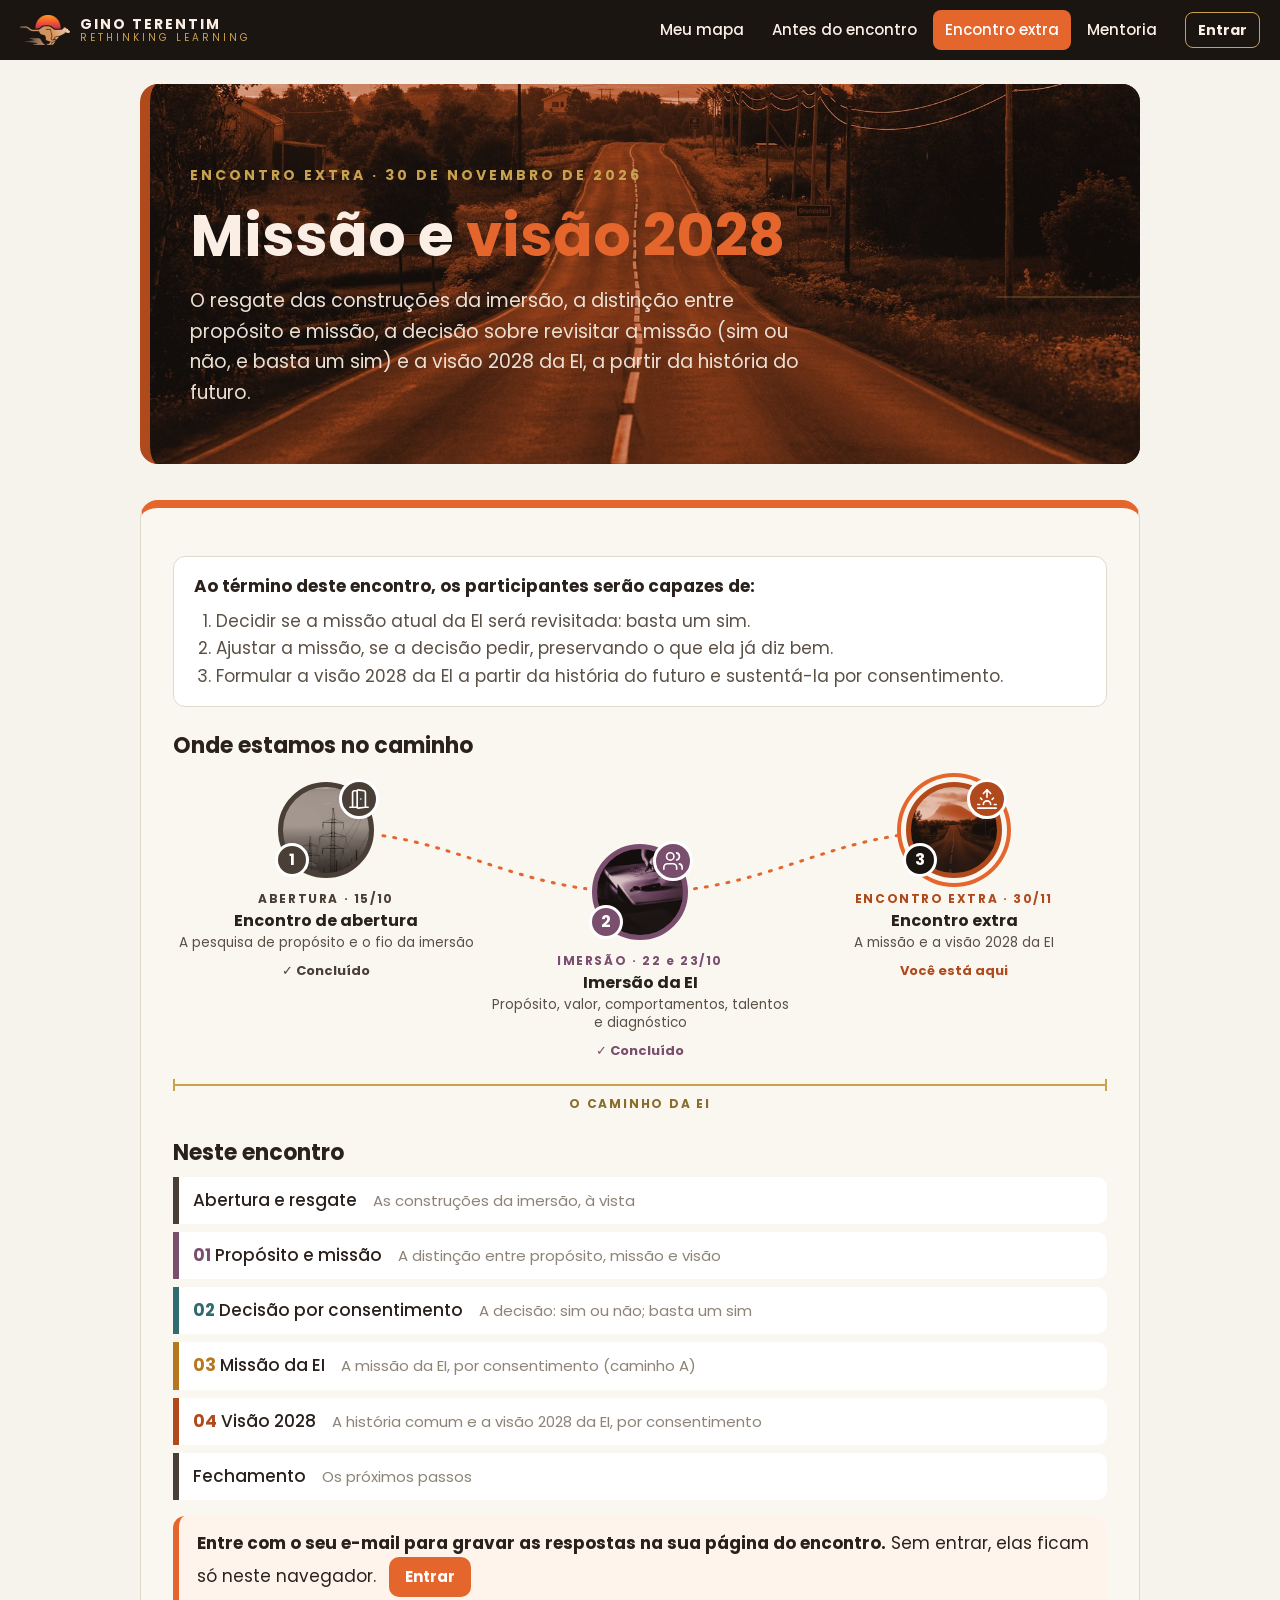
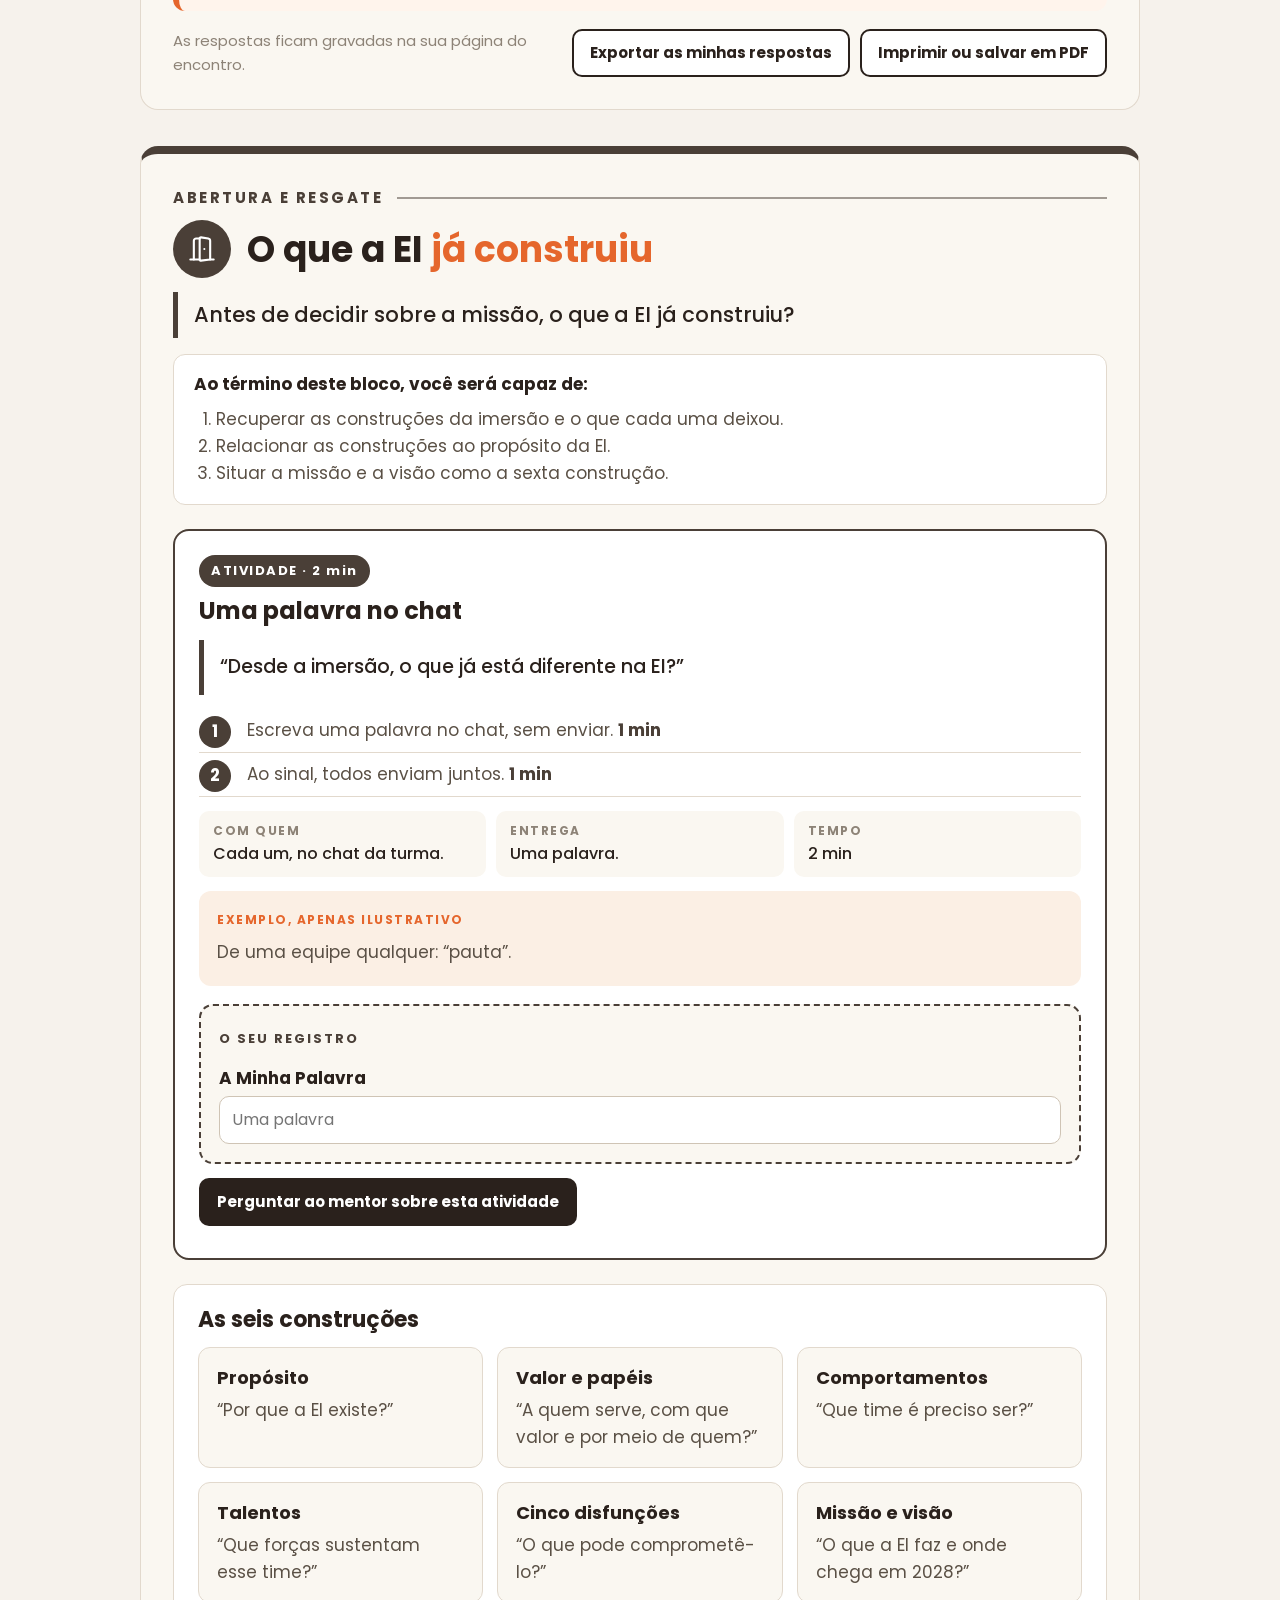
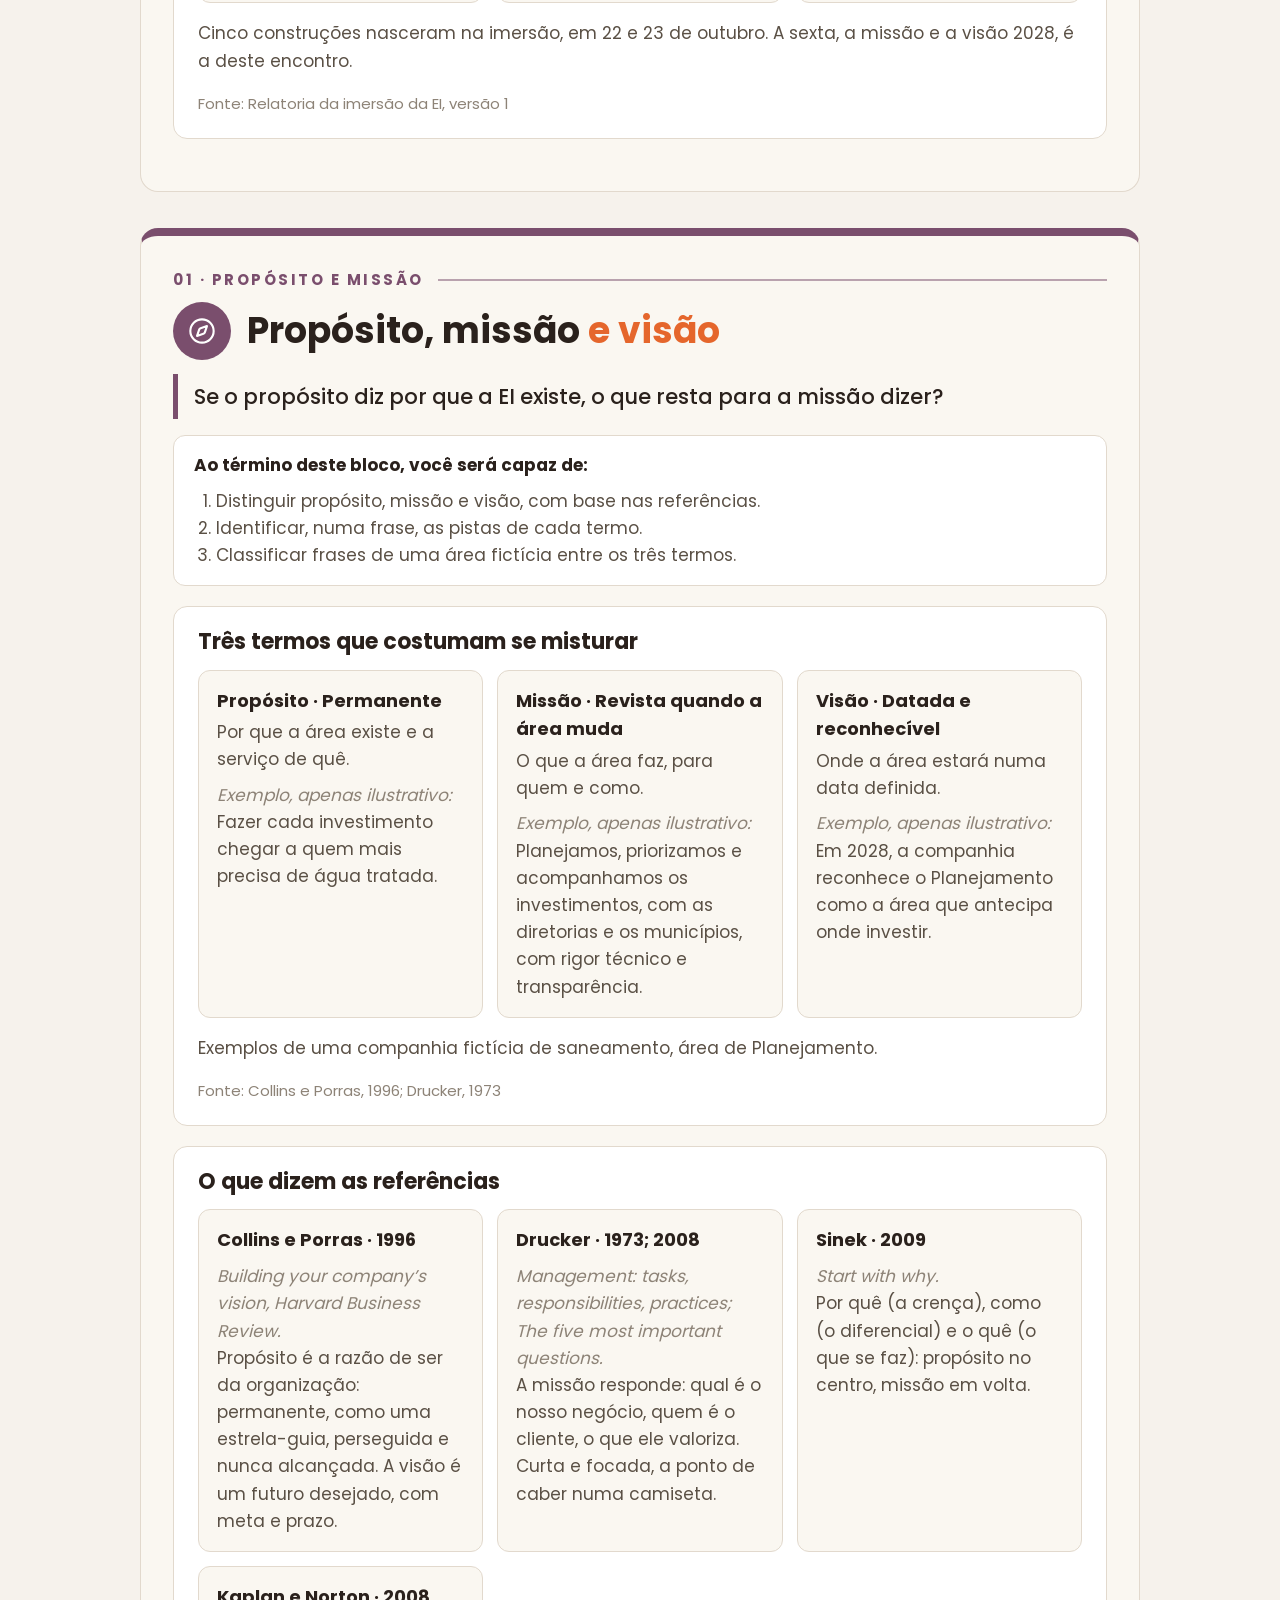
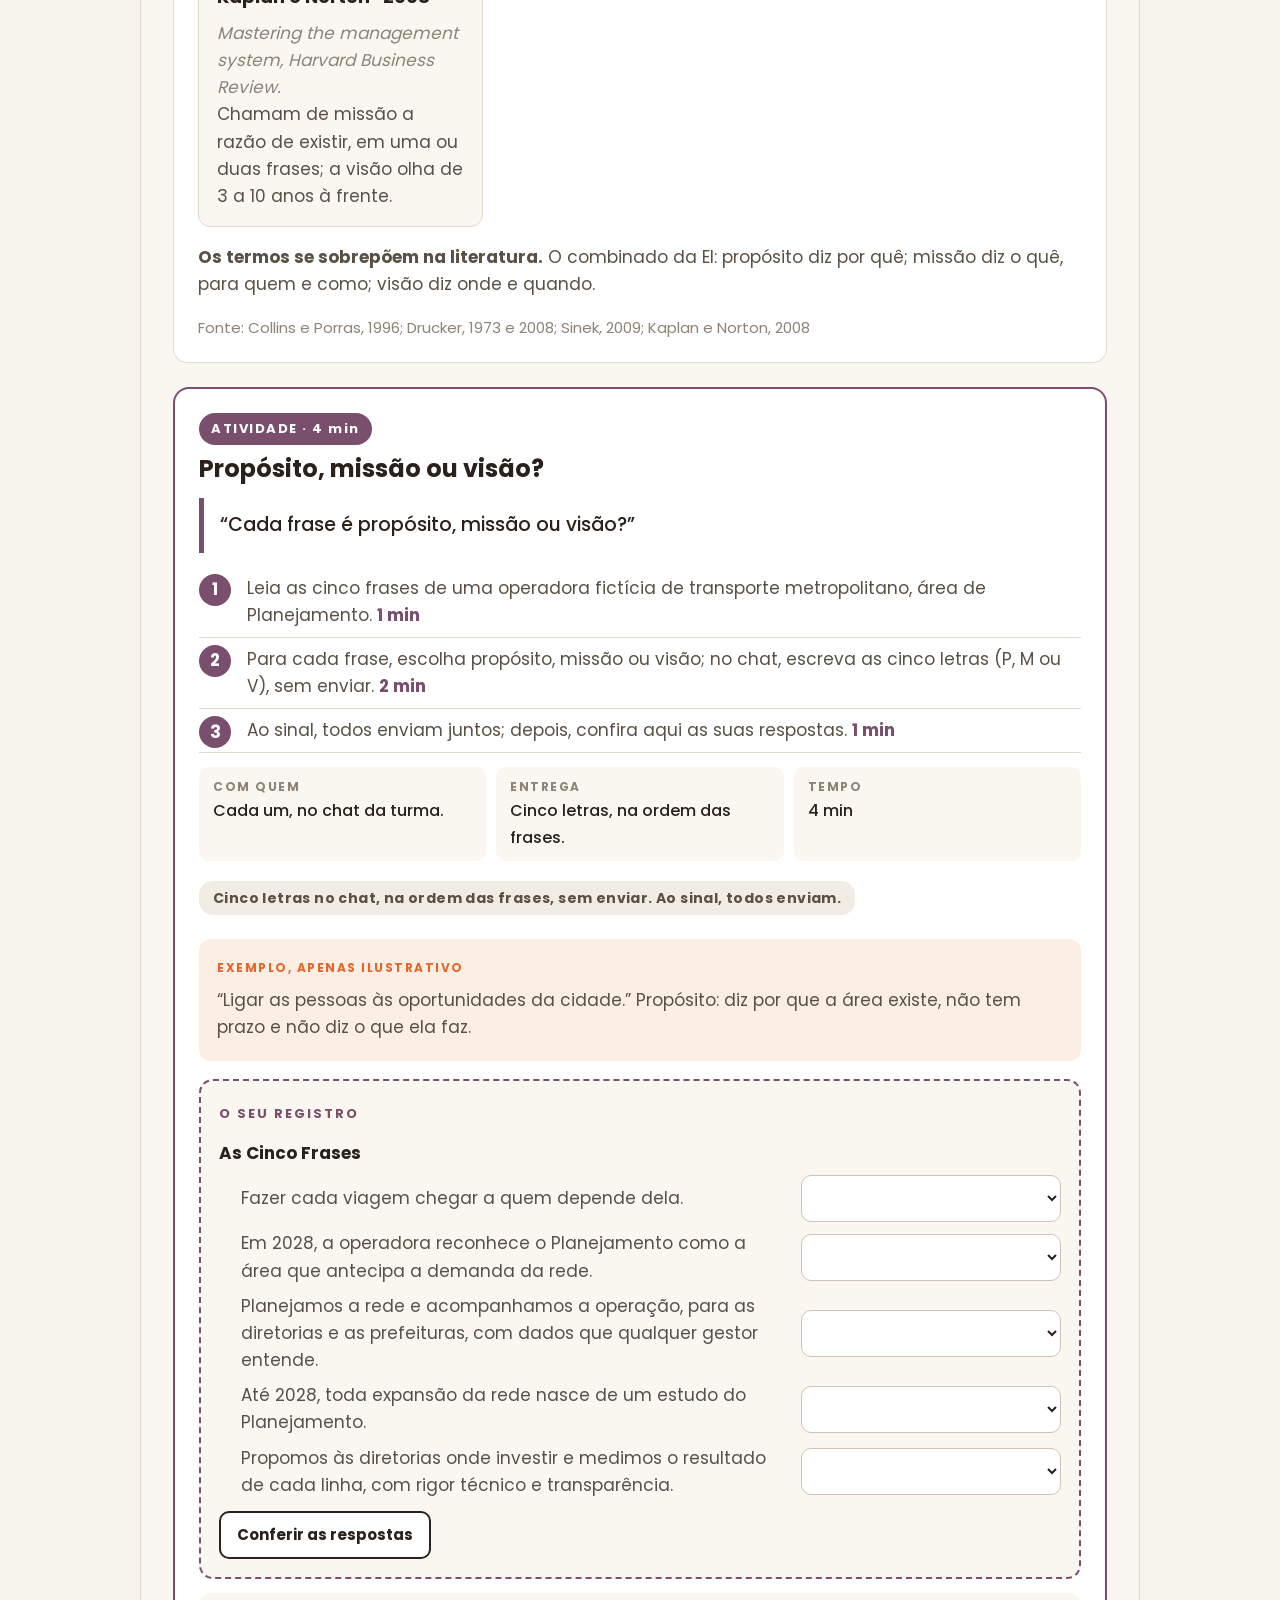
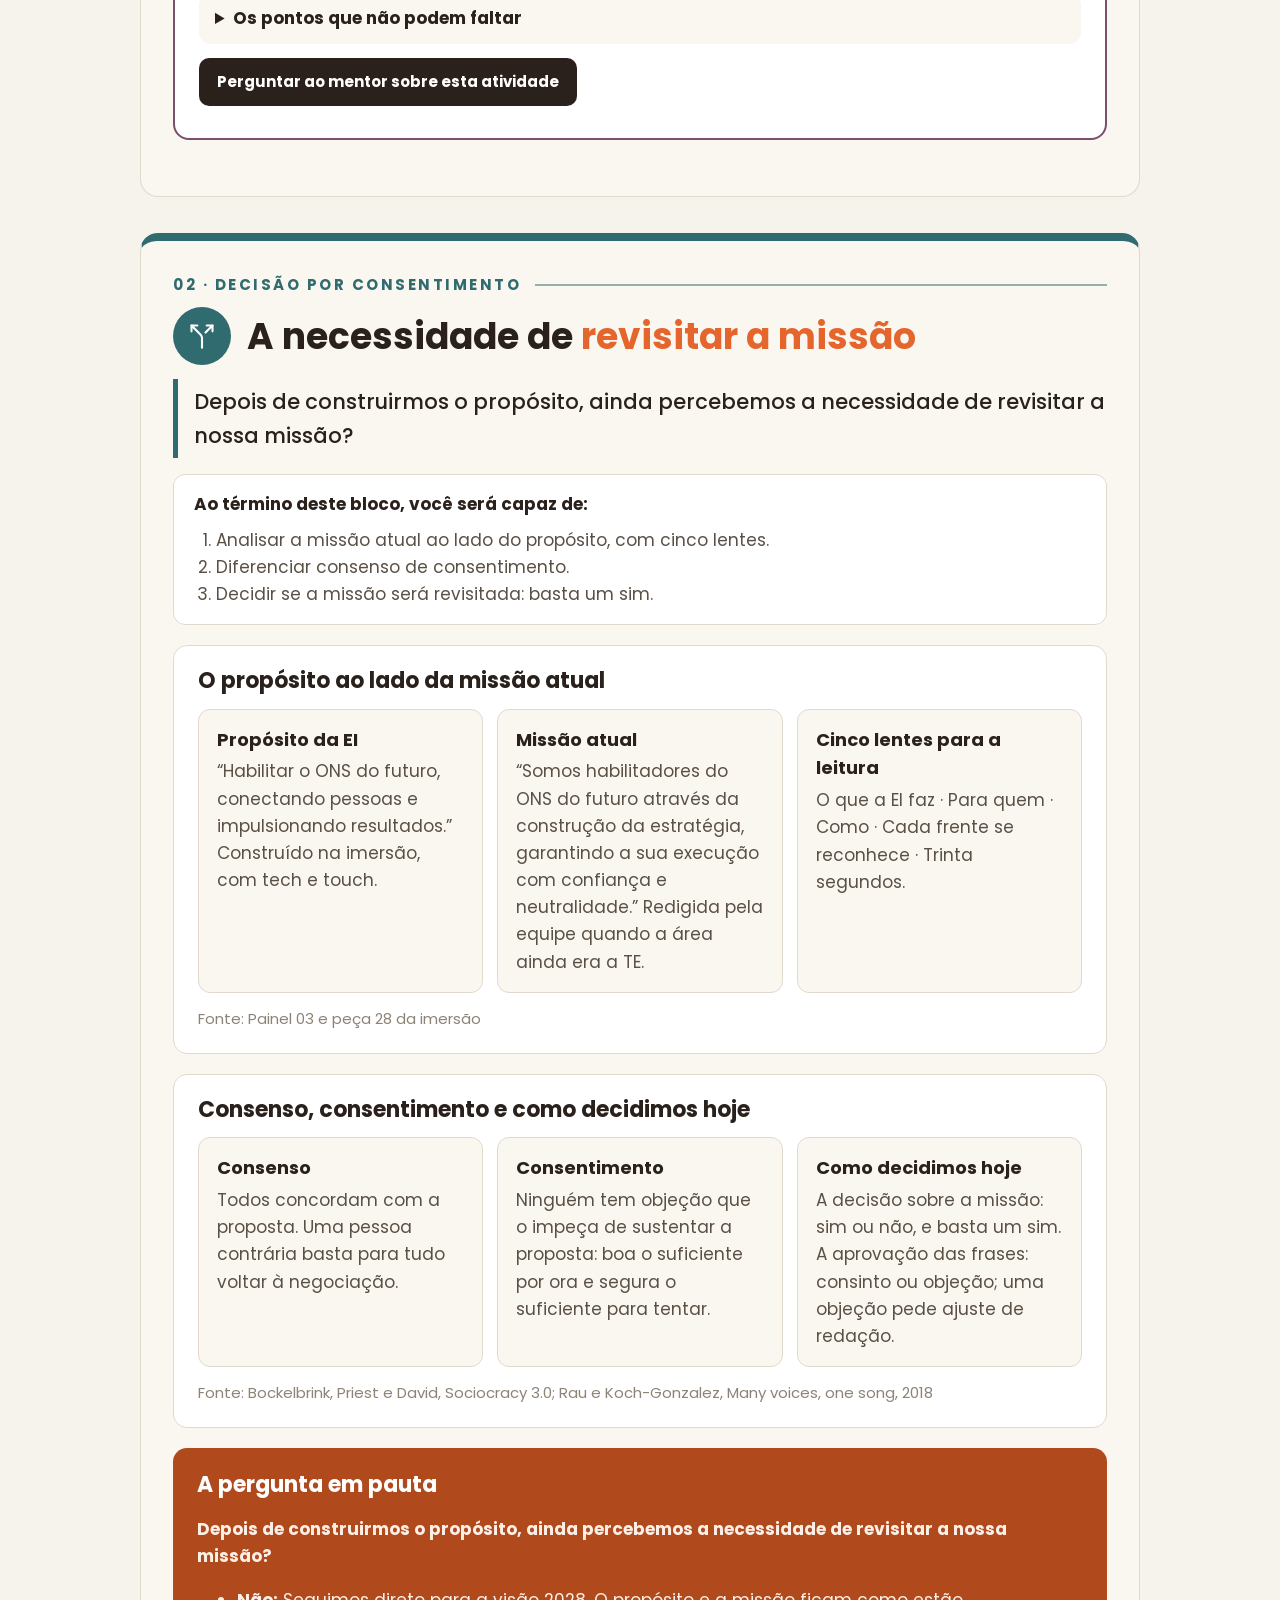
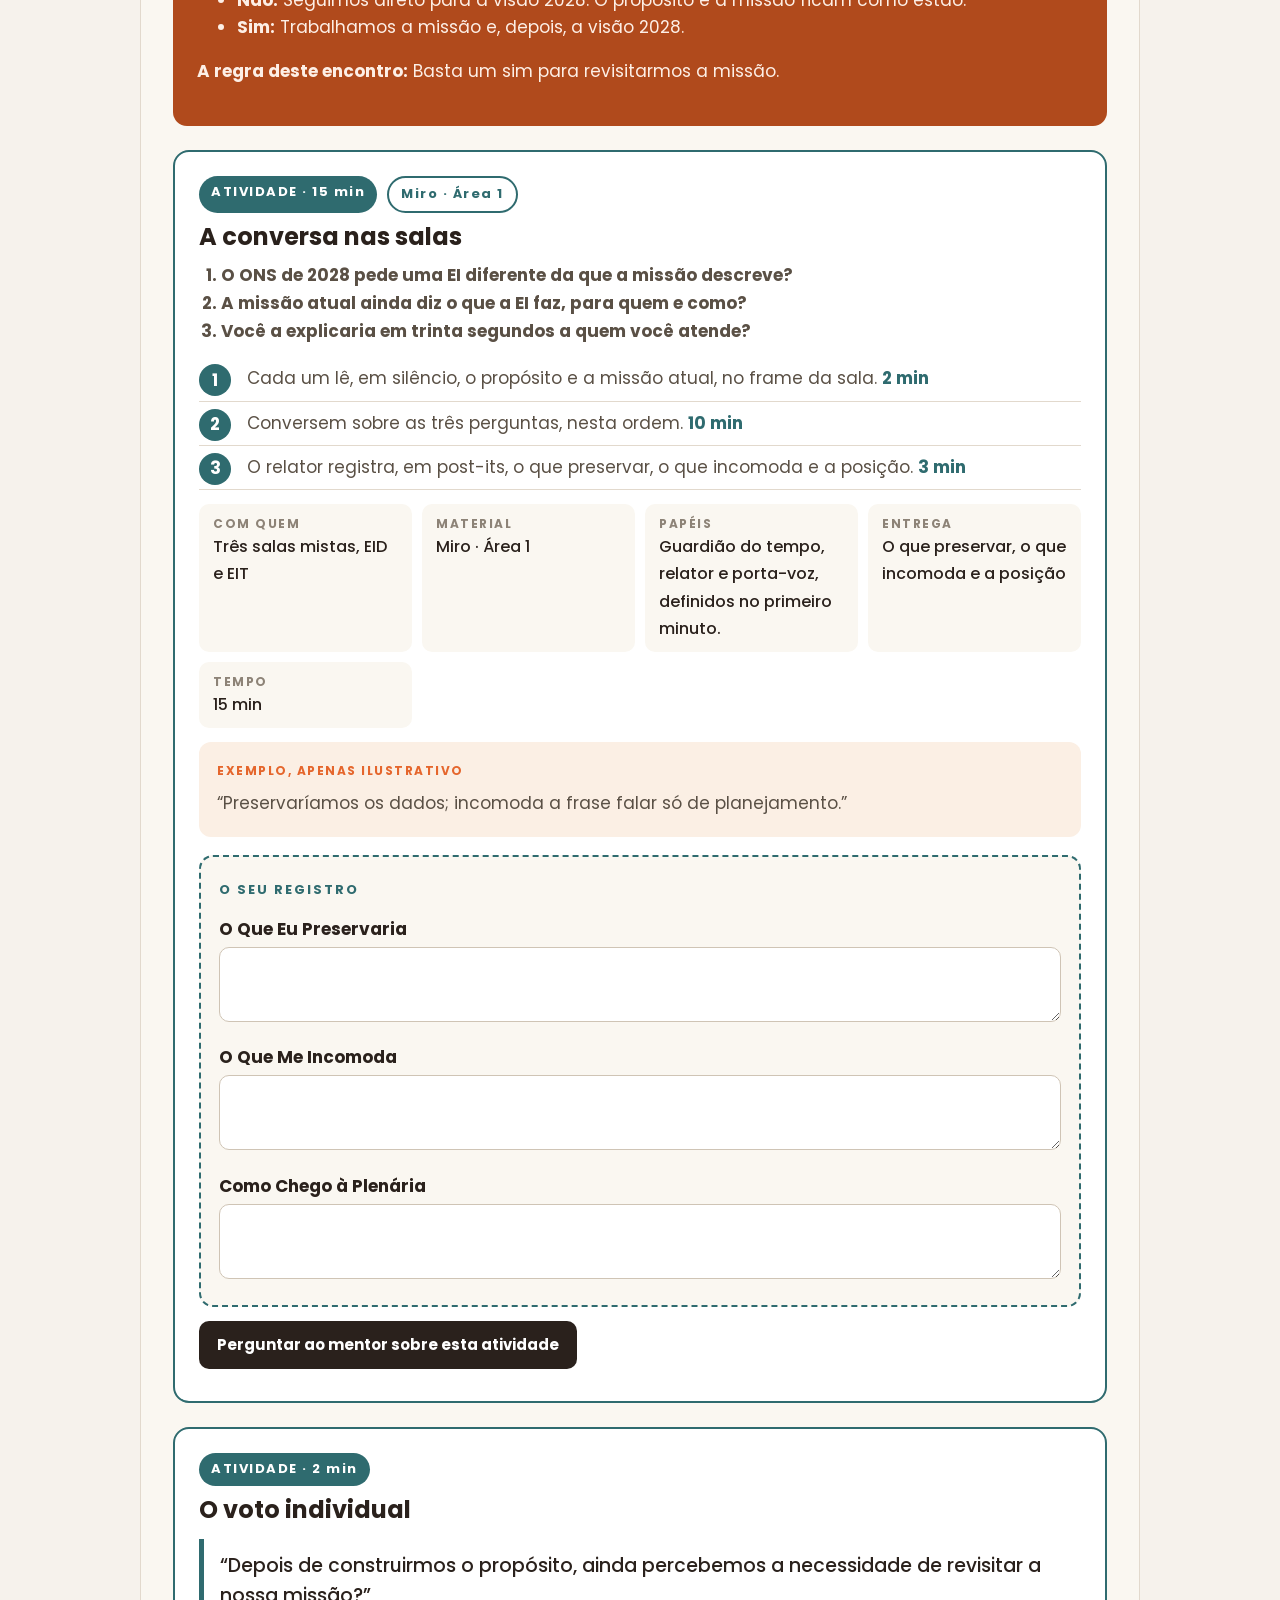
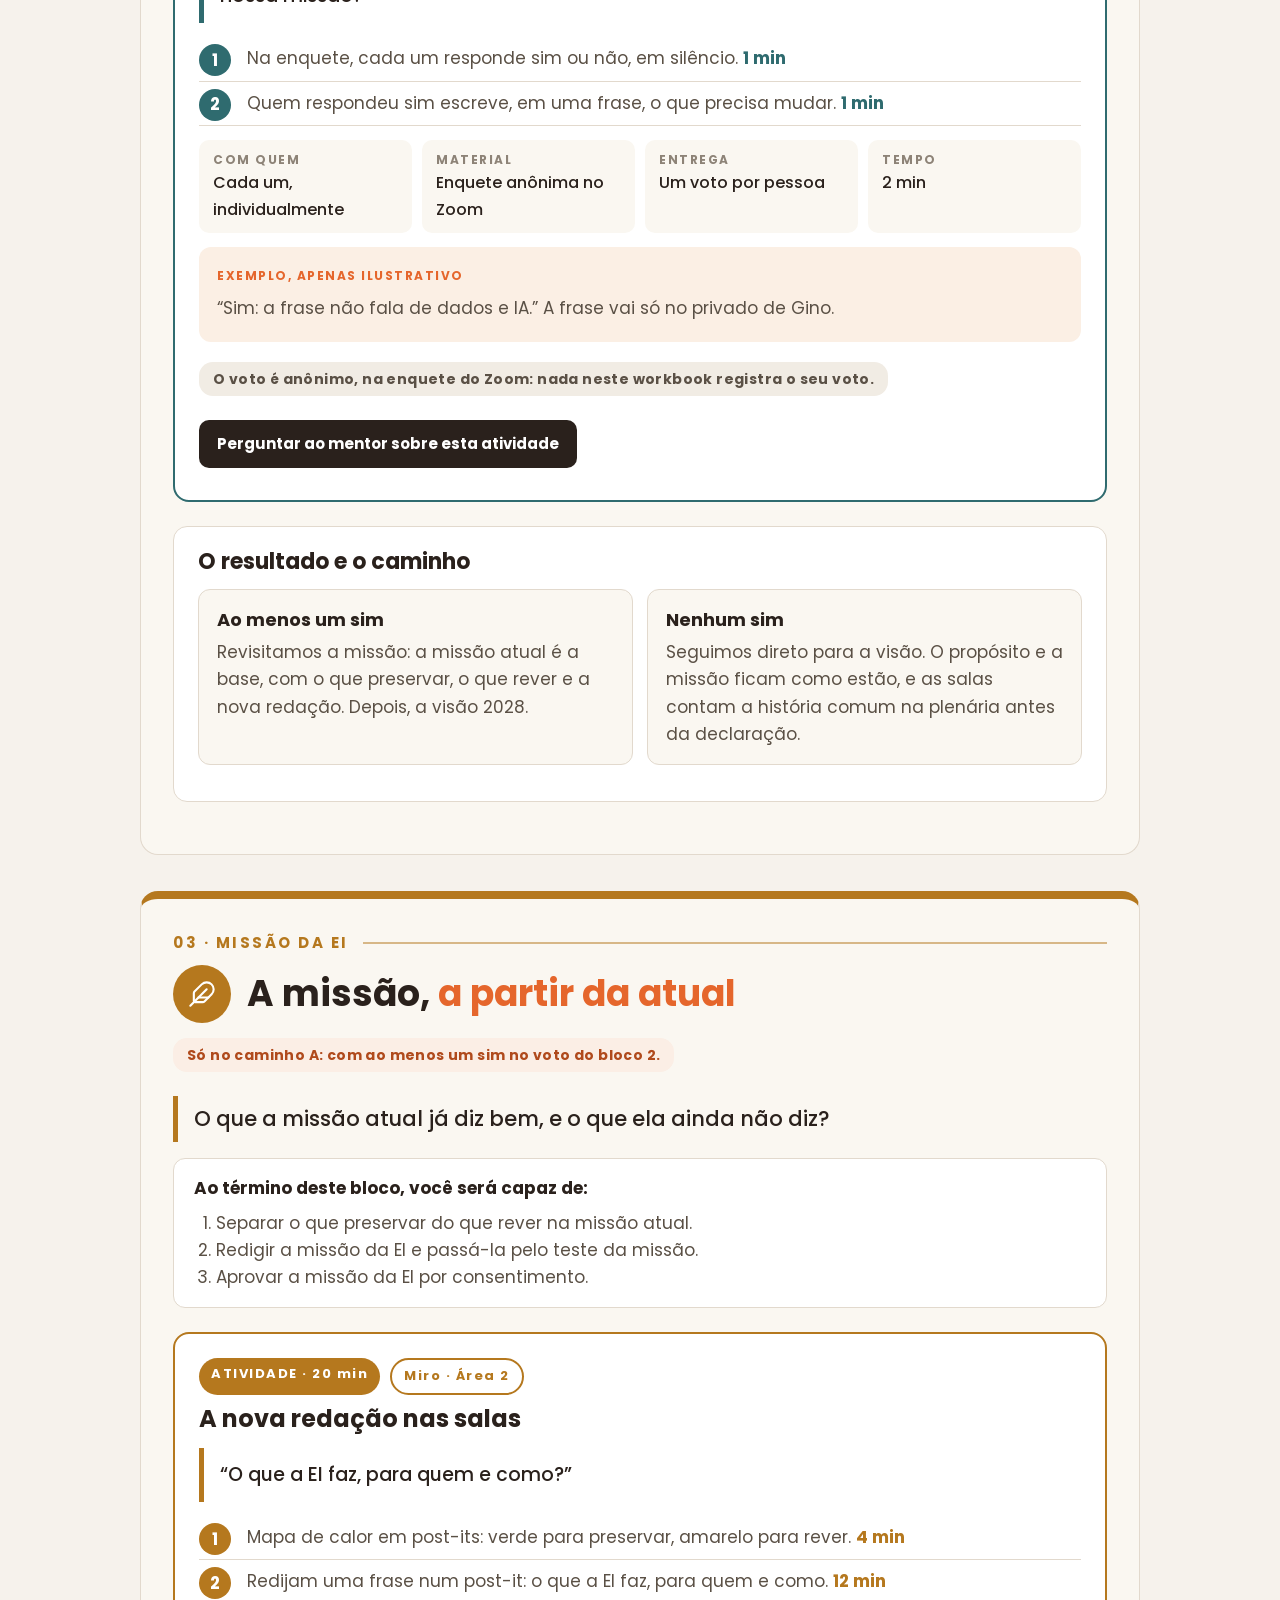
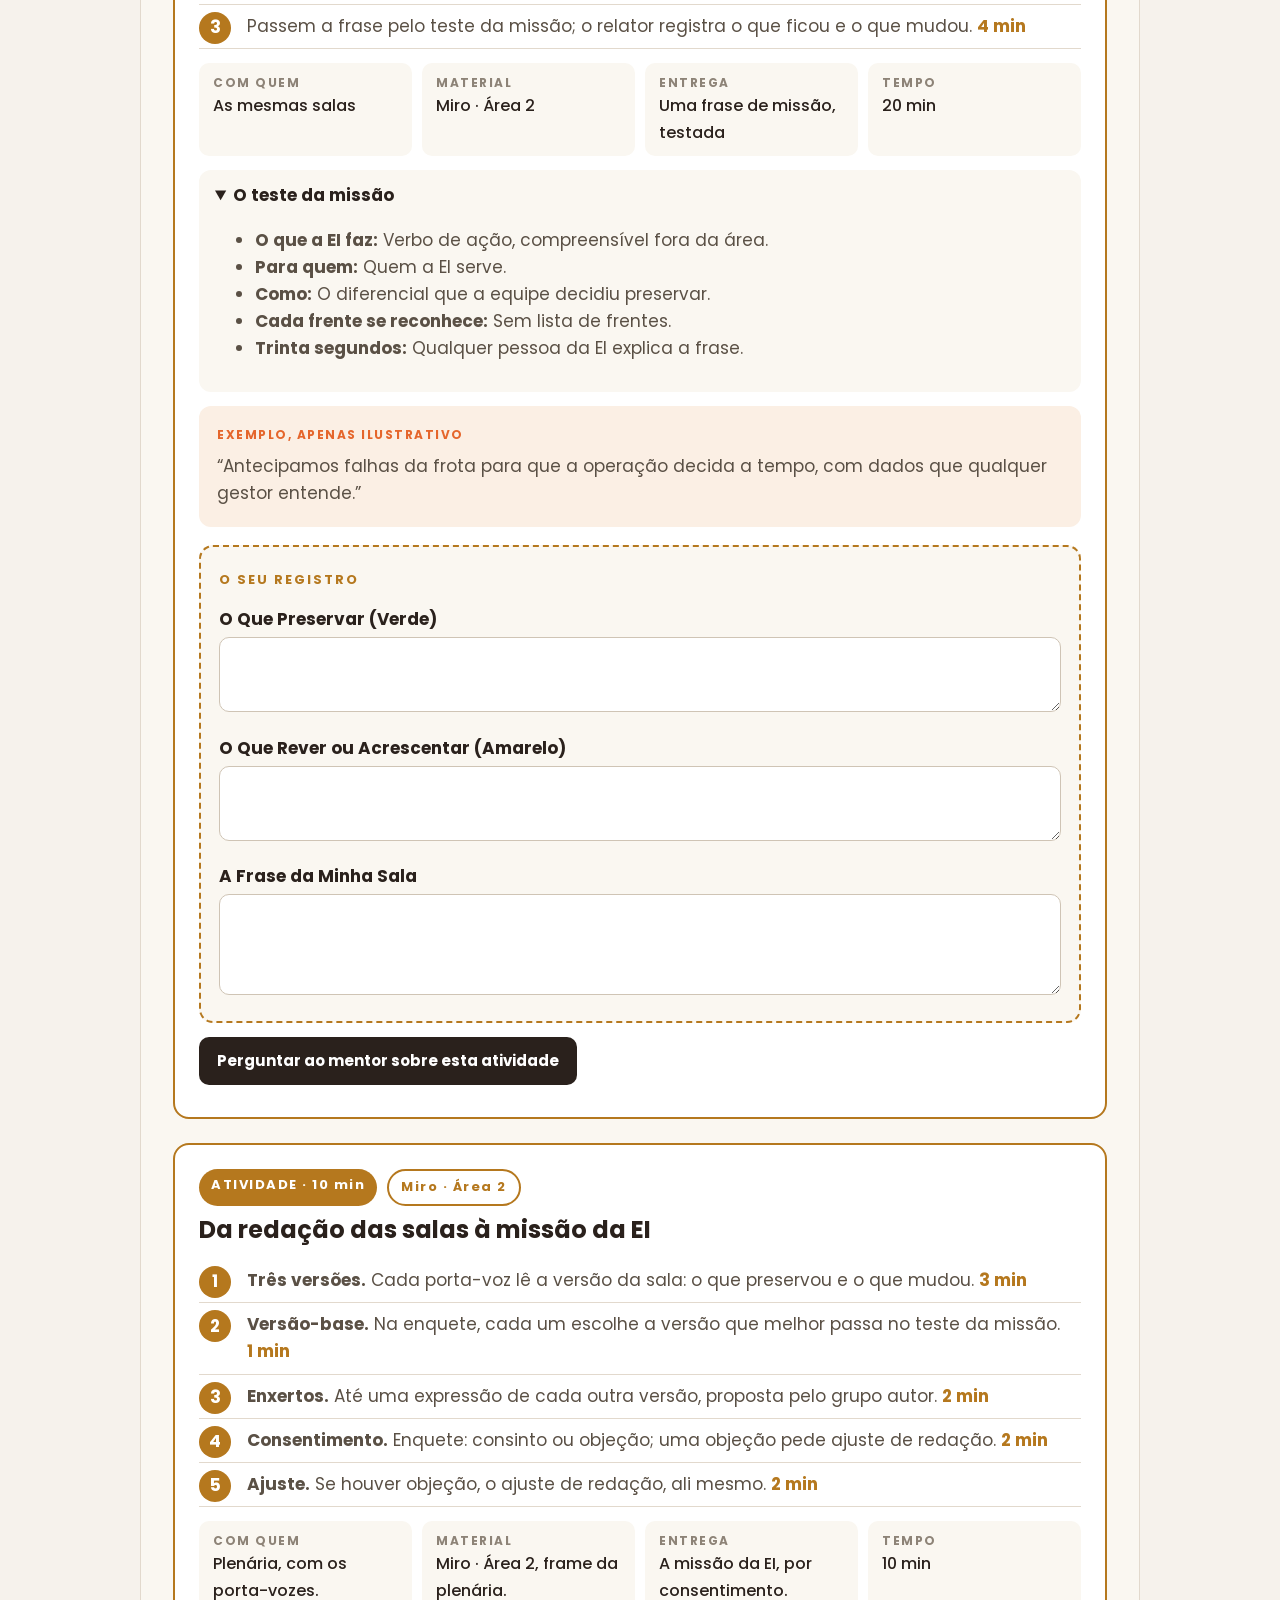
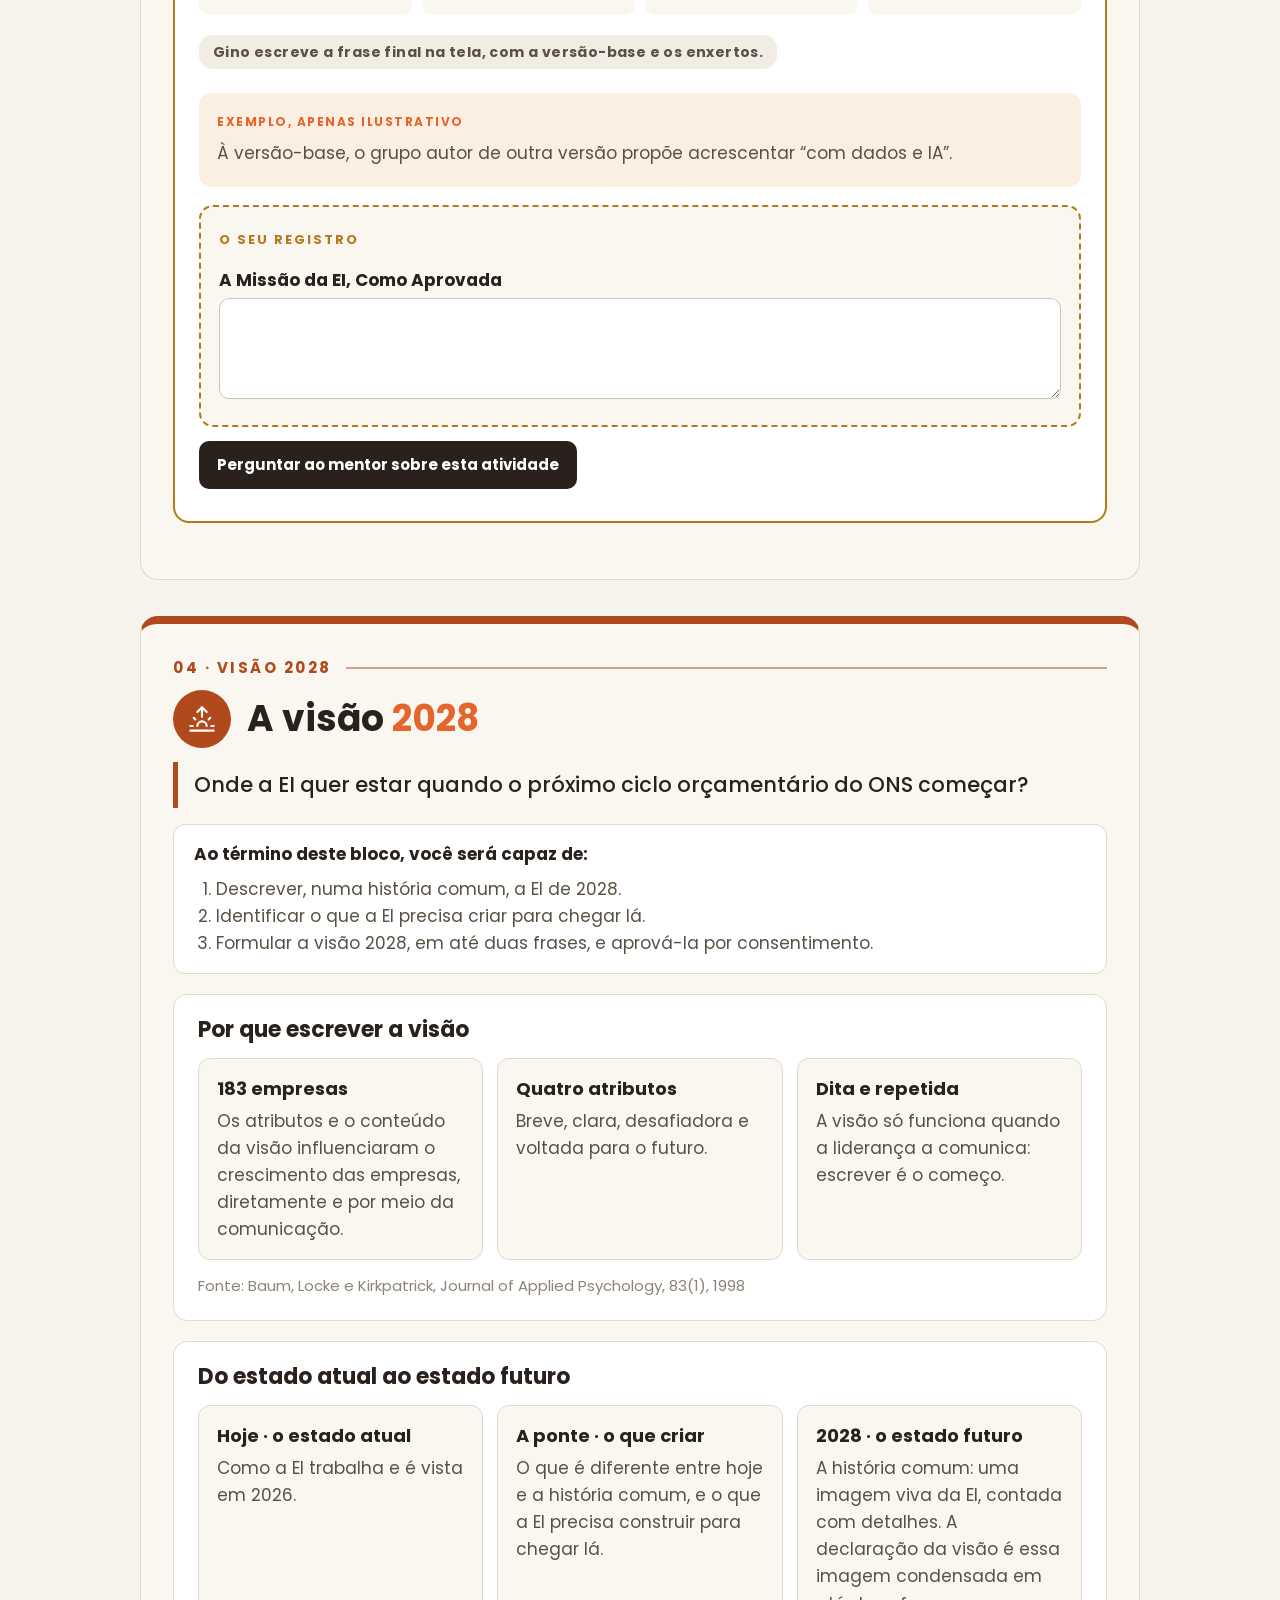
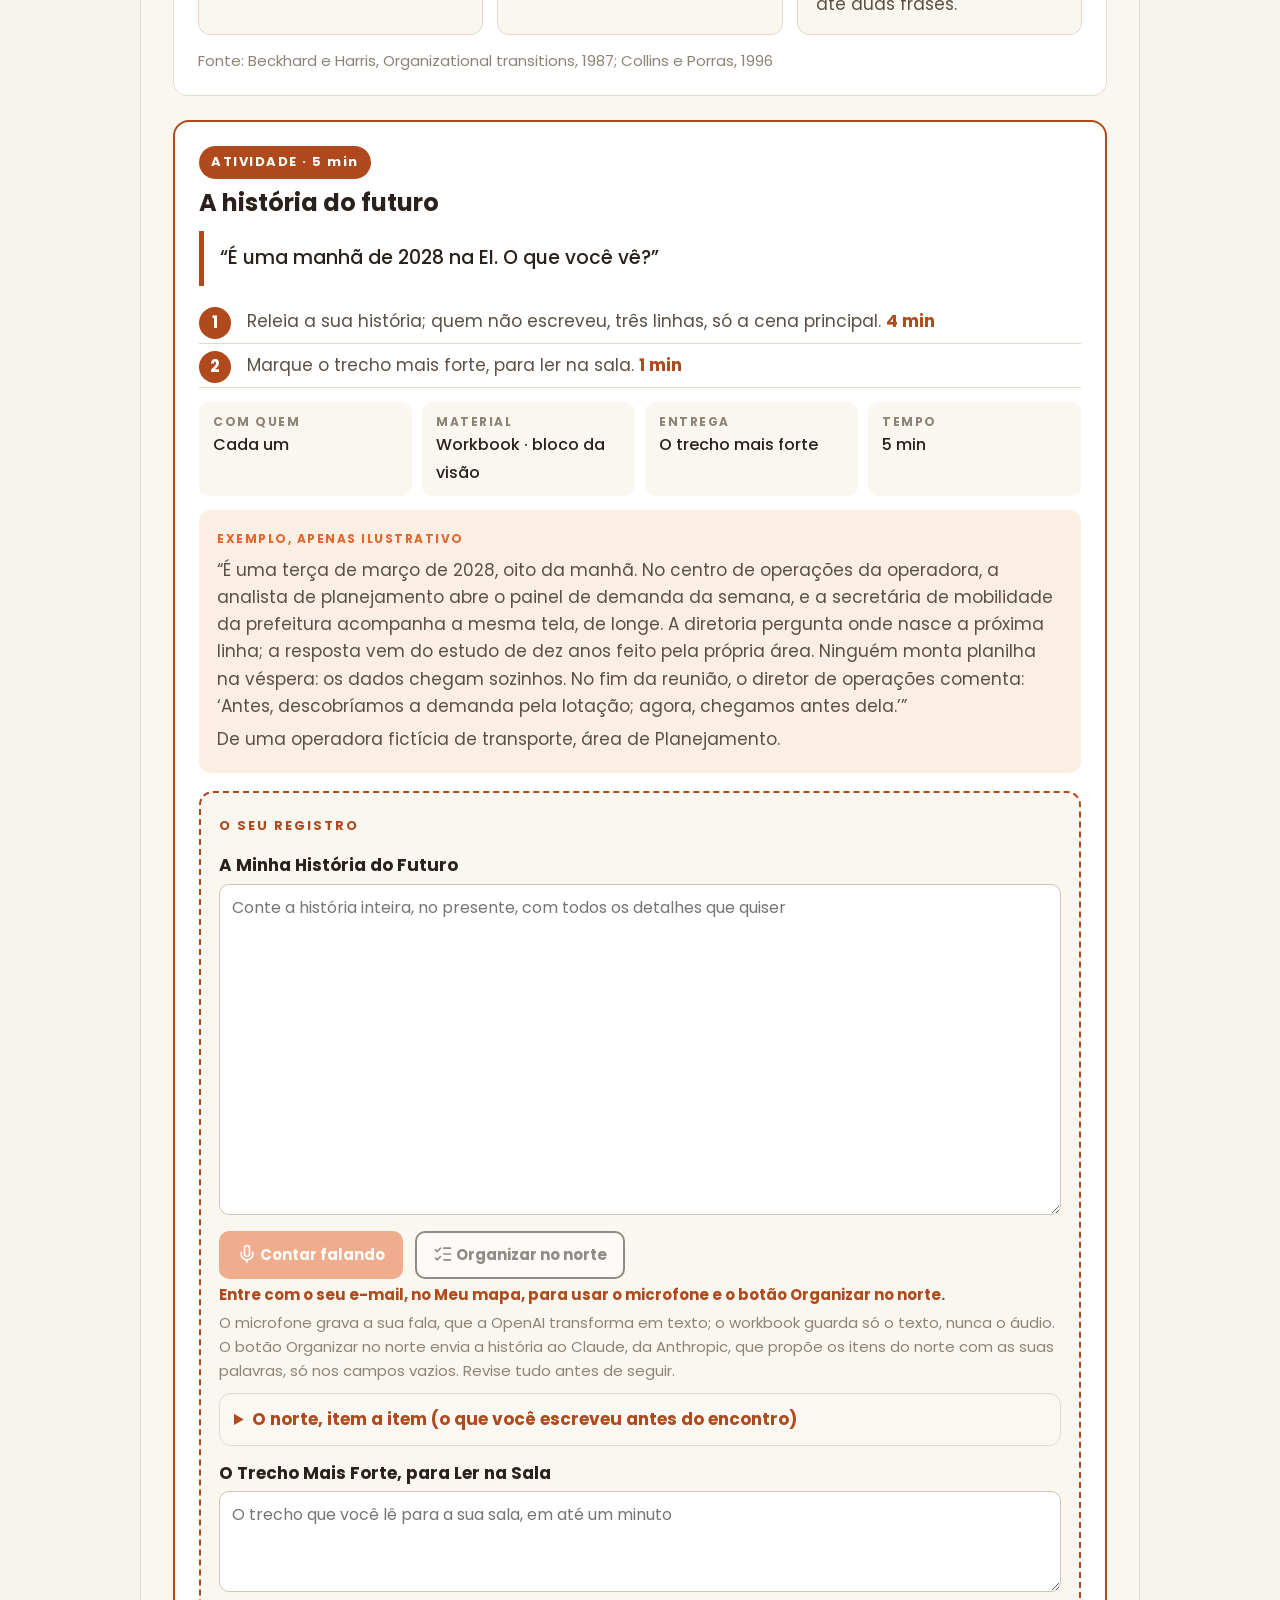
==== commit 48893ef7: "Workbook: microfone e Organizar no norte no campo A Minha História do Futuro Co-Authored-By: Claude " ====
--- a/docs/e3.html
+++ b/docs/e3.html
@@ -332,10 +332,25 @@
 @keyframes gira{to{transform:rotate(360deg)}}
 .imagem__fig{margin:10px 0 4px}.imagem__fig img{width:100%;border-radius:12px;display:block;box-shadow:none}
 .imagem__fig figcaption{font-size:14px;color:#6E6259;margin:6px 0 8px;font-style:italic}
+.voz{margin:8px 0 4px}
+.voz__acoes{display:flex;align-items:center;gap:12px;flex-wrap:wrap;margin:6px 0 4px}
+.voz__acoes .btn svg{vertical-align:-4px}.voz__acoes .btn[disabled]{opacity:.5;cursor:default}
+.voz__tempo{font-size:15px;font-weight:700;color:#B04A1C;font-variant-numeric:tabular-nums}
+.voz--gravando .voz__tempo::before{content:"";display:inline-block;width:10px;height:10px;border-radius:50%;background:#C62828;
+  margin-right:8px;animation:pisca 1s ease-in-out infinite}
+@keyframes pisca{50%{opacity:.25}}
+.voz--gravando [data-voz-gravar]{background:#2A211C}
+.voz__roteiro{border:1.5px solid #E2D9CD;border-radius:12px;padding:8px 14px;margin:8px 0;background:#FBF8F3;font-size:15px}
+.voz__roteiro p{margin:2px 0 6px;color:#5A5045}.voz__roteiro ol{margin:0;padding-left:20px}.voz__roteiro li{margin:3px 0;color:#5A5045}
+.voz__roteiro li b{color:#2A211C}
+.voz__msg{font-size:15px;color:#B04A1C;font-weight:700;min-height:1px;margin:4px 0}
+.voz--ocupado .voz__msg::after{content:"";display:inline-block;width:14px;height:14px;margin-left:8px;border:2px solid #B04A1C;
+  border-right-color:transparent;border-radius:50%;animation:gira .8s linear infinite;vertical-align:-2px}
+textarea.sugerido{border-color:#E7B59C;background:#FDF6F1}
 </style></head>
 <body data-pg="e3">
 <header class="topo"><a class="marca" href="index.html"><img src="logo-gt-mark.png" alt=""><span><b>GINO TERENTIM</b><i>RETHINKING LEARNING</i></span></a><nav class="nav"><a href="index.html">Meu mapa</a><a href="preparacao.html">Antes do encontro</a><a href="e3.html">Encontro extra</a><a href="mentoria.html">Mentoria</a></nav><span class="conta" data-conta></span></header>
-<main><section class="capa capa--foto" style="--tom:#B04A1C;--foto:url(img/e3.jpg)"><p class="capa__k">ENCONTRO EXTRA · 30 DE NOVEMBRO DE 2026</p><h1>Missão e <em>visão 2028</em></h1><p class="capa__l">O resgate das construções da imersão, a distinção entre propósito e missão, a decisão sobre revisitar a missão (sim ou não, e basta um sim) e a visão 2028 da EI, a partir da história do futuro.</p></section><section class="bloco bloco--abre"><div class="capaz"><b>Ao término deste encontro, os participantes serão capazes de:</b><ol><li>Decidir se a missão atual da EI será revisitada: basta um sim.</li><li>Ajustar a missão, se a decisão pedir, preservando o que ela já diz bem.</li><li>Formular a visão 2028 da EI a partir da história do futuro e sustentá-la por consentimento.</li></ol></div><h3>Onde estamos no caminho</h3><div class="rota rota--3"><svg class="rota__linha" viewBox="0 0 1000 200" preserveAspectRatio="none" aria-hidden="true"><path d="M166,62 C300,62 360,138 500,138 S700,62 834,62"/></svg><span class="parada feito parada--feita" data-parada="1" style="--tom:#4A3F37"><span class="parada__foto" style="background-image:url(img/p1.jpg)"><span class="parada__n">1</span><span class="parada__ic"><svg  class="lucide lucide-door-open"  xmlns="http://www.w3.org/2000/svg"  width="22"  height="22"  viewBox="0 0 24 24"  fill="none"  stroke="#FFFFFF"  stroke-width="1.8"  stroke-linecap="round"  stroke-linejoin="round">  <path d="M10 21H2" />  <path d="M10 3H7a2 2 0 00-2 2v16" />  <path d="M14 12h.01" />  <path d="M19 21V5a2 2 0 00-1.675-1.974l-6.163-1.013A1 1 0 0010 3v18a1 1 0 001.124.992z" />  <path d="M22 21h-3" /></svg></span></span><span class="parada__k">ABERTURA · 15/10</span><b>Encontro de abertura</b><em>A pesquisa de propósito e o fio da imersão</em><small class="parada__c">Concluído</small></span><span class="parada feito parada--feita" data-parada="2" style="--tom:#7A4E6D"><span class="parada__foto" style="background-image:url(img/p2.jpg)"><span class="parada__n">2</span><span class="parada__ic"><svg  class="lucide lucide-users"  xmlns="http://www.w3.org/2000/svg"  width="22"  height="22"  viewBox="0 0 24 24"  fill="none"  stroke="#FFFFFF"  stroke-width="1.8"  stroke-linecap="round"  stroke-linejoin="round">  <path d="M16 21v-2a4 4 0 0 0-4-4H6a4 4 0 0 0-4 4v2" />  <path d="M16 3.128a4 4 0 0 1 0 7.744" />  <path d="M22 21v-2a4 4 0 0 0-3-3.87" />  <circle cx="9" cy="7" r="4" /></svg></span></span><span class="parada__k">IMERSÃO · 22 e 23/10</span><b>Imersão da EI</b><em>Propósito, valor, comportamentos, talentos e diagnóstico</em><small class="parada__c">Concluído</small></span><a class="parada aqui" data-parada="3" style="--tom:#B04A1C" href="e3.html"><span class="parada__foto" style="background-image:url(img/p3.jpg)"><span class="parada__n">3</span><span class="parada__ic"><svg  class="lucide lucide-sunrise"  xmlns="http://www.w3.org/2000/svg"  width="22"  height="22"  viewBox="0 0 24 24"  fill="none"  stroke="#FFFFFF"  stroke-width="1.8"  stroke-linecap="round"  stroke-linejoin="round">  <path d="M12 2v8" />  <path d="m4.93 10.93 1.41 1.41" />  <path d="M2 18h2" />  <path d="M20 18h2" />  <path d="m19.07 10.93-1.41 1.41" />  <path d="M22 22H2" />  <path d="m8 6 4-4 4 4" />  <path d="M16 18a4 4 0 0 0-8 0" /></svg></span></span><span class="parada__k">ENCONTRO EXTRA · 30/11</span><b>Encontro extra</b><em>A missão e a visão 2028 da EI</em><small class="parada__c">Você está aqui</small></a><div class="rota__fases"><span style="grid-column:span 3">O caminho da EI</span></div></div><h3>Neste encontro</h3><ol class="indice"><li style="--tom:#4A3F37"><a href="#b0"><b></b> Abertura e resgate</a><span>As construções da imersão, à vista</span></li><li style="--tom:#7A4E6D"><a href="#b1"><b>01</b> Propósito e missão</a><span>A distinção entre propósito, missão e visão</span></li><li style="--tom:#2F6B6F"><a href="#b2"><b>02</b> Decisão por consentimento</a><span>A decisão: sim ou não; basta um sim</span></li><li style="--tom:#B5781E"><a href="#b3"><b>03</b> Missão da EI</a><span>A missão da EI, por consentimento (caminho A)</span></li><li style="--tom:#B04A1C"><a href="#b4"><b>04</b> Visão 2028</a><span>A história comum e a visão 2028 da EI, por consentimento</span></li><li style="--tom:#4A3F37"><a href="#b5"><b></b> Fechamento</a><span>Os próximos passos</span></li></ol><div class="aviso-conta" data-aviso-conta hidden><b>Entre com o seu e-mail para gravar as respostas na sua página do encontro.</b> Sem entrar, elas ficam só neste navegador. <a class="btn" href="index.html">Entrar</a></div><div class="barra"><span class="barra__s" data-salvo>As respostas ficam gravadas na sua página do encontro.</span><button type="button" class="btn btn--sec" data-exportar>Exportar as minhas respostas</button><button type="button" class="btn btn--sec" data-imprimir>Imprimir ou salvar em PDF</button></div></section><section class="bloco" id="b0" style="--tom:#4A3F37"><div class="eyebrow"><span>ABERTURA E RESGATE</span><i></i></div><div class="bloco__t"><span class="disco"><svg  class="lucide lucide-door-open"  xmlns="http://www.w3.org/2000/svg"  width="28"  height="28"  viewBox="0 0 24 24"  fill="none"  stroke="#FFFFFF"  stroke-width="1.8"  stroke-linecap="round"  stroke-linejoin="round">  <path d="M10 21H2" />  <path d="M10 3H7a2 2 0 00-2 2v16" />  <path d="M14 12h.01" />  <path d="M19 21V5a2 2 0 00-1.675-1.974l-6.163-1.013A1 1 0 0010 3v18a1 1 0 001.124.992z" />  <path d="M22 21h-3" /></svg></span><h2>O que a EI <em>já construiu</em></h2></div><p class="pergunta">Antes de decidir sobre a missão, o que a EI já construiu?</p><div class="capaz"><b>Ao término deste bloco, você será capaz de:</b><ol><li>Recuperar as construções da imersão e o que cada uma deixou.</li><li>Relacionar as construções ao propósito da EI.</li><li>Situar a missão e a visão como a sexta construção.</li></ol></div><article class="atividade" id="a0"><div class="atividade__cab"><span class="selo">ATIVIDADE · 2 min</span></div><h3>Uma palavra no chat</h3><p class="pergunta pergunta--at">“Desde a imersão, o que já está diferente na EI?”</p><ol class="passos"><li>Escreva uma palavra no chat, sem enviar. <i>1 min</i></li><li>Ao sinal, todos enviam juntos. <i>1 min</i></li></ol><div class="meta"><div><span>Com quem</span><b>Cada um, no chat da turma.</b></div><div><span>Entrega</span><b>Uma palavra.</b></div><div><span>Tempo</span><b>2 min</b></div></div><div class="exemplo"><span>EXEMPLO, APENAS ILUSTRATIVO</span><p>De uma equipe qualquer: “pauta”.</p></div><div class="registro"><span class="registro__t">O SEU REGISTRO</span><div class="campo"><label for="e3.a0.palavra"><b>A Minha Palavra</b></label><input type="text" id="e3.a0.palavra" data-k="e3.a0.palavra" placeholder="Uma palavra"></div></div><div class="duvidas" data-duvida="Uma palavra no chat"><p class="mentor"><button type="button" class="btn btn--mentor" data-duvida-abrir>Perguntar ao mentor sobre esta atividade</button></p><div class="duvidas__form" hidden><label class="duvidas__l">A sua dúvida para o Gino Terentim<textarea rows="4" placeholder="Escreva a dúvida com o contexto da atividade. Use o papel das pessoas, e não o nome."></textarea></label><div class="duvidas__acoes"><button type="button" class="btn" data-duvida-enviar>Enviar a dúvida</button><button type="button" class="btn btn--sec" data-duvida-cancelar>Cancelar</button></div></div><p class="duvidas__msg" aria-live="polite"></p><div class="duvidas__lista"></div></div></article><article class="conceito"><h3>As seis construções</h3><div class="cards3"><div><b>Propósito</b><p>“Por que a EI existe?”</p></div><div><b>Valor e papéis</b><p>“A quem serve, com que valor e por meio de quem?”</p></div><div><b>Comportamentos</b><p>“Que time é preciso ser?”</p></div><div><b>Talentos</b><p>“Que forças sustentam esse time?”</p></div><div><b>Cinco disfunções</b><p>“O que pode comprometê-lo?”</p></div><div><b>Missão e visão</b><p>“O que a EI faz e onde chega em 2028?”</p></div></div><p>Cinco construções nasceram na imersão, em 22 e 23 de outubro. A sexta, a missão e a visão 2028, é a deste encontro.</p><p class="fonte">Fonte: Relatoria da imersão da EI, versão 1</p></article></section><section class="bloco" id="b1" style="--tom:#7A4E6D"><div class="eyebrow"><span>01 · PROPÓSITO E MISSÃO</span><i></i></div><div class="bloco__t"><span class="disco"><svg  class="lucide lucide-compass"  xmlns="http://www.w3.org/2000/svg"  width="28"  height="28"  viewBox="0 0 24 24"  fill="none"  stroke="#FFFFFF"  stroke-width="1.8"  stroke-linecap="round"  stroke-linejoin="round">  <circle cx="12" cy="12" r="10" />  <path d="m16.24 7.76-1.804 5.411a2 2 0 0 1-1.265 1.265L7.76 16.24l1.804-5.411a2 2 0 0 1 1.265-1.265z" /></svg></span><h2>Propósito, missão <em>e visão</em></h2></div><p class="pergunta">Se o propósito diz por que a EI existe, o que resta para a missão dizer?</p><div class="capaz"><b>Ao término deste bloco, você será capaz de:</b><ol><li>Distinguir propósito, missão e visão, com base nas referências.</li><li>Identificar, numa frase, as pistas de cada termo.</li><li>Classificar frases de uma área fictícia entre os três termos.</li></ol></div><article class="conceito"><h3>Três termos que costumam se misturar</h3><div class="cards3"><div><b>Propósito · Permanente</b><p>Por que a área existe e a serviço de quê. <i>Exemplo, apenas ilustrativo:</i> Fazer cada investimento chegar a quem mais precisa de água tratada.</p></div><div><b>Missão · Revista quando a área muda</b><p>O que a área faz, para quem e como. <i>Exemplo, apenas ilustrativo:</i> Planejamos, priorizamos e acompanhamos os investimentos, com as diretorias e os municípios, com rigor técnico e transparência.</p></div><div><b>Visão · Datada e reconhecível</b><p>Onde a área estará numa data definida. <i>Exemplo, apenas ilustrativo:</i> Em 2028, a companhia reconhece o Planejamento como a área que antecipa onde investir.</p></div></div><p>Exemplos de uma companhia fictícia de saneamento, área de Planejamento.</p><p class="fonte">Fonte: Collins e Porras, 1996; Drucker, 1973</p></article><article class="conceito"><h3>O que dizem as referências</h3><div class="cards3"><div><b>Collins e Porras · 1996</b><p><i>Building your company’s vision, Harvard Business Review.</i> Propósito é a razão de ser da organização: permanente, como uma estrela-guia, perseguida e nunca alcançada. A visão é um futuro desejado, com meta e prazo.</p></div><div><b>Drucker · 1973; 2008</b><p><i>Management: tasks, responsibilities, practices; The five most important questions.</i> A missão responde: qual é o nosso negócio, quem é o cliente, o que ele valoriza. Curta e focada, a ponto de caber numa camiseta.</p></div><div><b>Sinek · 2009</b><p><i>Start with why.</i> Por quê (a crença), como (o diferencial) e o quê (o que se faz): propósito no centro, missão em volta.</p></div><div><b>Kaplan e Norton · 2008</b><p><i>Mastering the management system, Harvard Business Review.</i> Chamam de missão a razão de existir, em uma ou duas frases; a visão olha de 3 a 10 anos à frente.</p></div></div><p><b>Os termos se sobrepõem na literatura.</b> O combinado da EI: propósito diz por quê; missão diz o quê, para quem e como; visão diz onde e quando.</p><p class="fonte">Fonte: Collins e Porras, 1996; Drucker, 1973 e 2008; Sinek, 2009; Kaplan e Norton, 2008</p></article><article class="atividade" id="a1"><div class="atividade__cab"><span class="selo">ATIVIDADE · 4 min</span></div><h3>Propósito, missão ou visão?</h3><p class="pergunta pergunta--at">“Cada frase é propósito, missão ou visão?”</p><ol class="passos"><li>Leia as cinco frases de uma operadora fictícia de transporte metropolitano, área de Planejamento. <i>1 min</i></li><li>Para cada frase, escolha propósito, missão ou visão; no chat, escreva as cinco letras (P, M ou V), sem enviar. <i>2 min</i></li><li>Ao sinal, todos enviam juntos; depois, confira aqui as suas respostas. <i>1 min</i></li></ol><div class="meta"><div><span>Com quem</span><b>Cada um, no chat da turma.</b></div><div><span>Entrega</span><b>Cinco letras, na ordem das frases.</b></div><div><span>Tempo</span><b>4 min</b></div></div><p class="caminho-aviso caminho-aviso--neutro">Cinco letras no chat, na ordem das frases, sem enviar. Ao sinal, todos enviam.</p><div class="exemplo"><span>EXEMPLO, APENAS ILUSTRATIVO</span><p>“Ligar as pessoas às oportunidades da cidade.” Propósito: diz por que a área existe, não tem prazo e não diz o que ela faz.</p></div><div class="registro"><span class="registro__t">O SEU REGISTRO</span><div class="campo"><label for="e3.a1.cl"><b>As Cinco Frases</b></label><ol class="associar"><li><span>Fazer cada viagem chegar a quem depende dela.</span><select data-k="e3.a1.cl.0" data-gab="Propósito"><option></option><option>Propósito</option><option>Missão</option><option>Visão</option></select></li><li><span>Em 2028, a operadora reconhece o Planejamento como a área que antecipa a demanda da rede.</span><select data-k="e3.a1.cl.1" data-gab="Visão"><option></option><option>Propósito</option><option>Missão</option><option>Visão</option></select></li><li><span>Planejamos a rede e acompanhamos a operação, para as diretorias e as prefeituras, com dados que qualquer gestor entende.</span><select data-k="e3.a1.cl.2" data-gab="Missão"><option></option><option>Propósito</option><option>Missão</option><option>Visão</option></select></li><li><span>Até 2028, toda expansão da rede nasce de um estudo do Planejamento.</span><select data-k="e3.a1.cl.3" data-gab="Visão"><option></option><option>Propósito</option><option>Missão</option><option>Visão</option></select></li><li><span>Propomos às diretorias onde investir e medimos o resultado de cada linha, com rigor técnico e transparência.</span><select data-k="e3.a1.cl.4" data-gab="Missão"><option></option><option>Propósito</option><option>Missão</option><option>Visão</option></select></li></ol><button type="button" class="btn btn--sec" data-conferir>Conferir as respostas</button></div></div><details class="pontos"><summary>Os pontos que não podem faltar</summary><ul><li>Propósito: razão de ser, sem prazo.</li><li>Missão: verbo de ação, para quem e como.</li><li>Visão: uma data e um lugar a chegar.</li></ul></details><div class="duvidas" data-duvida="Propósito, missão ou visão?"><p class="mentor"><button type="button" class="btn btn--mentor" data-duvida-abrir>Perguntar ao mentor sobre esta atividade</button></p><div class="duvidas__form" hidden><label class="duvidas__l">A sua dúvida para o Gino Terentim<textarea rows="4" placeholder="Escreva a dúvida com o contexto da atividade. Use o papel das pessoas, e não o nome."></textarea></label><div class="duvidas__acoes"><button type="button" class="btn" data-duvida-enviar>Enviar a dúvida</button><button type="button" class="btn btn--sec" data-duvida-cancelar>Cancelar</button></div></div><p class="duvidas__msg" aria-live="polite"></p><div class="duvidas__lista"></div></div></article></section><section class="bloco" id="b2" style="--tom:#2F6B6F"><div class="eyebrow"><span>02 · DECISÃO POR CONSENTIMENTO</span><i></i></div><div class="bloco__t"><span class="disco"><svg  class="lucide lucide-split"  xmlns="http://www.w3.org/2000/svg"  width="28"  height="28"  viewBox="0 0 24 24"  fill="none"  stroke="#FFFFFF"  stroke-width="1.8"  stroke-linecap="round"  stroke-linejoin="round">  <path d="M16 3h5v5" />  <path d="M8 3H3v5" />  <path d="M12 22v-8.3a4 4 0 0 0-1.172-2.872L3 3" />  <path d="m15 9 6-6" /></svg></span><h2>A necessidade de <em>revisitar a missão</em></h2></div><p class="pergunta">Depois de construirmos o propósito, ainda percebemos a necessidade de revisitar a nossa missão?</p><div class="capaz"><b>Ao término deste bloco, você será capaz de:</b><ol><li>Analisar a missão atual ao lado do propósito, com cinco lentes.</li><li>Diferenciar consenso de consentimento.</li><li>Decidir se a missão será revisitada: basta um sim.</li></ol></div><article class="conceito"><h3>O propósito ao lado da missão atual</h3><div class="cards3"><div><b>Propósito da EI</b><p>“Habilitar o ONS do futuro, conectando pessoas e impulsionando resultados.” Construído na imersão, com tech e touch.</p></div><div><b>Missão atual</b><p>“Somos habilitadores do ONS do futuro através da construção da estratégia, garantindo a sua execução com confiança e neutralidade.” Redigida pela equipe quando a área ainda era a TE.</p></div><div><b>Cinco lentes para a leitura</b><p>O que a EI faz · Para quem · Como · Cada frente se reconhece · Trinta segundos.</p></div></div><p class="fonte">Fonte: Painel 03 e peça 28 da imersão</p></article><article class="conceito"><h3>Consenso, consentimento e como decidimos hoje</h3><div class="cards3"><div><b>Consenso</b><p>Todos concordam com a proposta. Uma pessoa contrária basta para tudo voltar à negociação.</p></div><div><b>Consentimento</b><p>Ninguém tem objeção que o impeça de sustentar a proposta: boa o suficiente por ora e segura o suficiente para tentar.</p></div><div><b>Como decidimos hoje</b><p>A decisão sobre a missão: sim ou não, e basta um sim. A aprovação das frases: consinto ou objeção; uma objeção pede ajuste de redação.</p></div></div><p class="fonte">Fonte: Bockelbrink, Priest e David, Sociocracy 3.0; Rau e Koch-Gonzalez, Many voices, one song, 2018</p></article><article class="regua"><h3>A pergunta em pauta</h3><p><b>Depois de construirmos o propósito, ainda percebemos a necessidade de revisitar a nossa missão?</b></p><ul><li><b>Não:</b> Seguimos direto para a visão 2028. O propósito e a missão ficam como estão.</li><li><b>Sim:</b> Trabalhamos a missão e, depois, a visão 2028.</li></ul><p><b>A regra deste encontro:</b> Basta um sim para revisitarmos a missão.</p></article><article class="atividade" id="a2"><div class="atividade__cab"><span class="selo">ATIVIDADE · 15 min</span><a class="selo selo--miro" href="https://miro.com/app/board/uXjVELRQge8=/" target="_blank" rel="noopener">Miro · Área 1</a></div><h3>A conversa nas salas</h3><ol class="pergs"><li>O ONS de 2028 pede uma EI diferente da que a missão descreve?</li><li>A missão atual ainda diz o que a EI faz, para quem e como?</li><li>Você a explicaria em trinta segundos a quem você atende?</li></ol><ol class="passos"><li>Cada um lê, em silêncio, o propósito e a missão atual, no frame da sala. <i>2 min</i></li><li>Conversem sobre as três perguntas, nesta ordem. <i>10 min</i></li><li>O relator registra, em post-its, o que preservar, o que incomoda e a posição. <i>3 min</i></li></ol><div class="meta"><div><span>Com quem</span><b>Três salas mistas, EID e EIT</b></div><div><span>Material</span><b>Miro · Área 1</b></div><div><span>Papéis</span><b>Guardião do tempo, relator e porta-voz, definidos no primeiro minuto.</b></div><div><span>Entrega</span><b>O que preservar, o que incomoda e a posição</b></div><div><span>Tempo</span><b>15 min</b></div></div><div class="exemplo"><span>EXEMPLO, APENAS ILUSTRATIVO</span><p>“Preservaríamos os dados; incomoda a frase falar só de planejamento.”</p></div><div class="registro"><span class="registro__t">O SEU REGISTRO</span><div class="campo"><label for="e3.a2.pres"><b>O Que Eu Preservaria</b></label><textarea id="e3.a2.pres" data-k="e3.a2.pres" rows="2" placeholder=""></textarea></div><div class="campo"><label for="e3.a2.inc"><b>O Que Me Incomoda</b></label><textarea id="e3.a2.inc" data-k="e3.a2.inc" rows="2" placeholder=""></textarea></div><div class="campo"><label for="e3.a2.pos"><b>Como Chego à Plenária</b></label><textarea id="e3.a2.pos" data-k="e3.a2.pos" rows="2" placeholder=""></textarea></div></div><div class="duvidas" data-duvida="A conversa nas salas"><p class="mentor"><button type="button" class="btn btn--mentor" data-duvida-abrir>Perguntar ao mentor sobre esta atividade</button></p><div class="duvidas__form" hidden><label class="duvidas__l">A sua dúvida para o Gino Terentim<textarea rows="4" placeholder="Escreva a dúvida com o contexto da atividade. Use o papel das pessoas, e não o nome."></textarea></label><div class="duvidas__acoes"><button type="button" class="btn" data-duvida-enviar>Enviar a dúvida</button><button type="button" class="btn btn--sec" data-duvida-cancelar>Cancelar</button></div></div><p class="duvidas__msg" aria-live="polite"></p><div class="duvidas__lista"></div></div></article><article class="atividade" id="a3"><div class="atividade__cab"><span class="selo">ATIVIDADE · 2 min</span></div><h3>O voto individual</h3><p class="pergunta pergunta--at">“Depois de construirmos o propósito, ainda percebemos a necessidade de revisitar a nossa missão?”</p><ol class="passos"><li>Na enquete, cada um responde sim ou não, em silêncio. <i>1 min</i></li><li>Quem respondeu sim escreve, em uma frase, o que precisa mudar. <i>1 min</i></li></ol><div class="meta"><div><span>Com quem</span><b>Cada um, individualmente</b></div><div><span>Material</span><b>Enquete anônima no Zoom</b></div><div><span>Entrega</span><b>Um voto por pessoa</b></div><div><span>Tempo</span><b>2 min</b></div></div><div class="exemplo"><span>EXEMPLO, APENAS ILUSTRATIVO</span><p>“Sim: a frase não fala de dados e IA.” A frase vai só no privado de Gino.</p></div><p class="caminho-aviso caminho-aviso--neutro">O voto é anônimo, na enquete do Zoom: nada neste workbook registra o seu voto.</p><div class="duvidas" data-duvida="O voto individual"><p class="mentor"><button type="button" class="btn btn--mentor" data-duvida-abrir>Perguntar ao mentor sobre esta atividade</button></p><div class="duvidas__form" hidden><label class="duvidas__l">A sua dúvida para o Gino Terentim<textarea rows="4" placeholder="Escreva a dúvida com o contexto da atividade. Use o papel das pessoas, e não o nome."></textarea></label><div class="duvidas__acoes"><button type="button" class="btn" data-duvida-enviar>Enviar a dúvida</button><button type="button" class="btn btn--sec" data-duvida-cancelar>Cancelar</button></div></div><p class="duvidas__msg" aria-live="polite"></p><div class="duvidas__lista"></div></div></article><article class="conceito"><h3>O resultado e o caminho</h3><div class="cards3"><div><b>Ao menos um sim</b><p>Revisitamos a missão: a missão atual é a base, com o que preservar, o que rever e a nova redação. Depois, a visão 2028.</p></div><div><b>Nenhum sim</b><p>Seguimos direto para a visão. O propósito e a missão ficam como estão, e as salas contam a história comum na plenária antes da declaração.</p></div></div></article></section><section class="bloco" id="b3" style="--tom:#B5781E"><div class="eyebrow"><span>03 · MISSÃO DA EI</span><i></i></div><div class="bloco__t"><span class="disco"><svg  class="lucide lucide-feather"  xmlns="http://www.w3.org/2000/svg"  width="28"  height="28"  viewBox="0 0 24 24"  fill="none"  stroke="#FFFFFF"  stroke-width="1.8"  stroke-linecap="round"  stroke-linejoin="round">  <path d="M12.67 19a2 2 0 0 0 1.416-.588l6.154-6.172a6 6 0 0 0-8.49-8.49L5.586 9.914A2 2 0 0 0 5 11.328V18a1 1 0 0 0 1 1z" />  <path d="M16 8 2 22" />  <path d="M17.5 15H9" /></svg></span><h2>A missão, <em>a partir da atual</em></h2></div><p class="caminho-aviso">Só no caminho A: com ao menos um sim no voto do bloco 2.</p><p class="pergunta">O que a missão atual já diz bem, e o que ela ainda não diz?</p><div class="capaz"><b>Ao término deste bloco, você será capaz de:</b><ol><li>Separar o que preservar do que rever na missão atual.</li><li>Redigir a missão da EI e passá-la pelo teste da missão.</li><li>Aprovar a missão da EI por consentimento.</li></ol></div><article class="atividade" id="a4"><div class="atividade__cab"><span class="selo">ATIVIDADE · 20 min</span><a class="selo selo--miro" href="https://miro.com/app/board/uXjVELRQge8=/" target="_blank" rel="noopener">Miro · Área 2</a></div><h3>A nova redação nas salas</h3><p class="pergunta pergunta--at">“O que a EI faz, para quem e como?”</p><ol class="passos"><li>Mapa de calor em post-its: verde para preservar, amarelo para rever. <i>4 min</i></li><li>Redijam uma frase num post-it: o que a EI faz, para quem e como. <i>12 min</i></li><li>Passem a frase pelo teste da missão; o relator registra o que ficou e o que mudou. <i>4 min</i></li></ol><div class="meta"><div><span>Com quem</span><b>As mesmas salas</b></div><div><span>Material</span><b>Miro · Área 2</b></div><div><span>Entrega</span><b>Uma frase de missão, testada</b></div><div><span>Tempo</span><b>20 min</b></div></div><details class="pontos" open><summary>O teste da missão</summary><ul><li><b>O que a EI faz:</b> Verbo de ação, compreensível fora da área.</li><li><b>Para quem:</b> Quem a EI serve.</li><li><b>Como:</b> O diferencial que a equipe decidiu preservar.</li><li><b>Cada frente se reconhece:</b> Sem lista de frentes.</li><li><b>Trinta segundos:</b> Qualquer pessoa da EI explica a frase.</li></ul></details><div class="exemplo"><span>EXEMPLO, APENAS ILUSTRATIVO</span><p>“Antecipamos falhas da frota para que a operação decida a tempo, com dados que qualquer gestor entende.”</p></div><div class="registro"><span class="registro__t">O SEU REGISTRO</span><div class="campo"><label for="e3.a4.verde"><b>O Que Preservar (Verde)</b></label><textarea id="e3.a4.verde" data-k="e3.a4.verde" rows="2" placeholder=""></textarea></div><div class="campo"><label for="e3.a4.amarelo"><b>O Que Rever ou Acrescentar (Amarelo)</b></label><textarea id="e3.a4.amarelo" data-k="e3.a4.amarelo" rows="2" placeholder=""></textarea></div><div class="campo"><label for="e3.a4.frase"><b>A Frase da Minha Sala</b></label><textarea id="e3.a4.frase" data-k="e3.a4.frase" rows="3" placeholder=""></textarea></div></div><div class="duvidas" data-duvida="A nova redação nas salas"><p class="mentor"><button type="button" class="btn btn--mentor" data-duvida-abrir>Perguntar ao mentor sobre esta atividade</button></p><div class="duvidas__form" hidden><label class="duvidas__l">A sua dúvida para o Gino Terentim<textarea rows="4" placeholder="Escreva a dúvida com o contexto da atividade. Use o papel das pessoas, e não o nome."></textarea></label><div class="duvidas__acoes"><button type="button" class="btn" data-duvida-enviar>Enviar a dúvida</button><button type="button" class="btn btn--sec" data-duvida-cancelar>Cancelar</button></div></div><p class="duvidas__msg" aria-live="polite"></p><div class="duvidas__lista"></div></div></article><article class="atividade" id="a5"><div class="atividade__cab"><span class="selo">ATIVIDADE · 10 min</span><a class="selo selo--miro" href="https://miro.com/app/board/uXjVELRQge8=/" target="_blank" rel="noopener">Miro · Área 2</a></div><h3>Da redação das salas à missão da EI</h3><ol class="passos"><li><b>Três versões.</b> Cada porta-voz lê a versão da sala: o que preservou e o que mudou. <i>3 min</i></li><li><b>Versão-base.</b> Na enquete, cada um escolhe a versão que melhor passa no teste da missão. <i>1 min</i></li><li><b>Enxertos.</b> Até uma expressão de cada outra versão, proposta pelo grupo autor. <i>2 min</i></li><li><b>Consentimento.</b> Enquete: consinto ou objeção; uma objeção pede ajuste de redação. <i>2 min</i></li><li><b>Ajuste.</b> Se houver objeção, o ajuste de redação, ali mesmo. <i>2 min</i></li></ol><div class="meta"><div><span>Com quem</span><b>Plenária, com os porta-vozes.</b></div><div><span>Material</span><b>Miro · Área 2, frame da plenária.</b></div><div><span>Entrega</span><b>A missão da EI, por consentimento.</b></div><div><span>Tempo</span><b>10 min</b></div></div><p class="caminho-aviso caminho-aviso--neutro">Gino escreve a frase final na tela, com a versão-base e os enxertos.</p><div class="exemplo"><span>EXEMPLO, APENAS ILUSTRATIVO</span><p>À versão-base, o grupo autor de outra versão propõe acrescentar “com dados e IA”.</p></div><div class="registro"><span class="registro__t">O SEU REGISTRO</span><div class="campo"><label for="e3.a5.missao"><b>A Missão da EI, Como Aprovada</b></label><textarea id="e3.a5.missao" data-k="e3.a5.missao" rows="3" placeholder=""></textarea></div></div><div class="duvidas" data-duvida="Da redação das salas à missão da EI"><p class="mentor"><button type="button" class="btn btn--mentor" data-duvida-abrir>Perguntar ao mentor sobre esta atividade</button></p><div class="duvidas__form" hidden><label class="duvidas__l">A sua dúvida para o Gino Terentim<textarea rows="4" placeholder="Escreva a dúvida com o contexto da atividade. Use o papel das pessoas, e não o nome."></textarea></label><div class="duvidas__acoes"><button type="button" class="btn" data-duvida-enviar>Enviar a dúvida</button><button type="button" class="btn btn--sec" data-duvida-cancelar>Cancelar</button></div></div><p class="duvidas__msg" aria-live="polite"></p><div class="duvidas__lista"></div></div></article></section><section class="bloco" id="b4" style="--tom:#B04A1C"><div class="eyebrow"><span>04 · VISÃO 2028</span><i></i></div><div class="bloco__t"><span class="disco"><svg  class="lucide lucide-sunrise"  xmlns="http://www.w3.org/2000/svg"  width="28"  height="28"  viewBox="0 0 24 24"  fill="none"  stroke="#FFFFFF"  stroke-width="1.8"  stroke-linecap="round"  stroke-linejoin="round">  <path d="M12 2v8" />  <path d="m4.93 10.93 1.41 1.41" />  <path d="M2 18h2" />  <path d="M20 18h2" />  <path d="m19.07 10.93-1.41 1.41" />  <path d="M22 22H2" />  <path d="m8 6 4-4 4 4" />  <path d="M16 18a4 4 0 0 0-8 0" /></svg></span><h2>A visão <em>2028</em></h2></div><p class="pergunta">Onde a EI quer estar quando o próximo ciclo orçamentário do ONS começar?</p><div class="capaz"><b>Ao término deste bloco, você será capaz de:</b><ol><li>Descrever, numa história comum, a EI de 2028.</li><li>Identificar o que a EI precisa criar para chegar lá.</li><li>Formular a visão 2028, em até duas frases, e aprová-la por consentimento.</li></ol></div><article class="conceito"><h3>Por que escrever a visão</h3><div class="cards3"><div><b>183 empresas</b><p>Os atributos e o conteúdo da visão influenciaram o crescimento das empresas, diretamente e por meio da comunicação.</p></div><div><b>Quatro atributos</b><p>Breve, clara, desafiadora e voltada para o futuro.</p></div><div><b>Dita e repetida</b><p>A visão só funciona quando a liderança a comunica: escrever é o começo.</p></div></div><p class="fonte">Fonte: Baum, Locke e Kirkpatrick, Journal of Applied Psychology, 83(1), 1998</p></article><article class="conceito"><h3>Do estado atual ao estado futuro</h3><div class="cards3"><div><b>Hoje · o estado atual</b><p>Como a EI trabalha e é vista em 2026.</p></div><div><b>A ponte · o que criar</b><p>O que é diferente entre hoje e a história comum, e o que a EI precisa construir para chegar lá.</p></div><div><b>2028 · o estado futuro</b><p>A história comum: uma imagem viva da EI, contada com detalhes. A declaração da visão é essa imagem condensada em até duas frases.</p></div></div><p class="fonte">Fonte: Beckhard e Harris, Organizational transitions, 1987; Collins e Porras, 1996</p></article><article class="atividade" id="a6"><div class="atividade__cab"><span class="selo">ATIVIDADE · 5 min</span></div><h3>A história do futuro</h3><p class="pergunta pergunta--at">“É uma manhã de 2028 na EI. O que você vê?”</p><ol class="passos"><li>Releia a sua história; quem não escreveu, três linhas, só a cena principal. <i>4 min</i></li><li>Marque o trecho mais forte, para ler na sala. <i>1 min</i></li></ol><div class="meta"><div><span>Com quem</span><b>Cada um</b></div><div><span>Material</span><b>Workbook · bloco da visão</b></div><div><span>Entrega</span><b>O trecho mais forte</b></div><div><span>Tempo</span><b>5 min</b></div></div><div class="exemplo"><span>EXEMPLO, APENAS ILUSTRATIVO</span><p>“É uma terça de março de 2028, oito da manhã. No centro de operações da operadora, a analista de planejamento abre o painel de demanda da semana, e a secretária de mobilidade da prefeitura acompanha a mesma tela, de longe. A diretoria pergunta onde nasce a próxima linha; a resposta vem do estudo de dez anos feito pela própria área. Ninguém monta planilha na véspera: os dados chegam sozinhos. No fim da reunião, o diretor de operações comenta: ‘Antes, descobríamos a demanda pela lotação; agora, chegamos antes dela.’”</p><p>De uma operadora fictícia de transporte, área de Planejamento.</p></div><div class="registro"><span class="registro__t">O SEU REGISTRO</span><div class="campo"><label for="e3.hf.livre"><b>A Minha História do Futuro</b></label><textarea id="e3.hf.livre" data-k="e3.hf.livre" rows="12" placeholder="Conte a história inteira, no presente, com todos os detalhes que quiser"></textarea></div><details class="campo campo--det"><summary>O norte, item a item (o que você escreveu antes do encontro)</summary><div class="campo"><label for="e3.hf.cena"><b>Onde e Quando</b></label><textarea id="e3.hf.cena" data-k="e3.hf.cena" rows="2" placeholder="É uma manhã de [mês] de 2028, em…"></textarea></div><div class="campo"><label for="e3.hf.chega"><b>O Que Chega à EI</b></label><textarea id="e3.hf.chega" data-k="e3.hf.chega" rows="2" placeholder="Um pedido, um problema, uma oportunidade do ONS ou do setor"></textarea></div><div class="campo"><label for="e3.hf.resp"><b>Como a EI Responde</b></label><textarea id="e3.hf.resp" data-k="e3.hf.resp" rows="3" placeholder="Quem participa, com que dados, em quanto tempo, com que resultado"></textarea></div><div class="campo"><label for="e3.hf.fora"><b>O Que Dizem de Fora</b></label><textarea id="e3.hf.fora" data-k="e3.hf.fora" rows="2" placeholder="Uma frase de alguém do ONS ou do setor sobre a EI"></textarea></div><div class="campo"><label for="e3.hf.deixou"><b>O Que Já Não Existe</b></label><textarea id="e3.hf.deixou" data-k="e3.hf.deixou" rows="2" placeholder="O que deixou de ser necessário"></textarea></div><div class="campo"><label for="e3.hf.orgulho"><b>O Momento de Orgulho</b></label><textarea id="e3.hf.orgulho" data-k="e3.hf.orgulho" rows="2" placeholder="Um resultado concreto, com número, se houver"></textarea></div></details><div class="campo"><label for="e3.hf.trecho"><b>O Trecho Mais Forte, para Ler na Sala</b></label><textarea id="e3.hf.trecho" data-k="e3.hf.trecho" rows="3" placeholder="O trecho que você lê para a sua sala, em até um minuto"></textarea></div><div class="campo imagem" data-imagem="historia" data-de="e3.hf.cena e3.hf.chega e3.hf.resp e3.hf.fora e3.hf.deixou e3.hf.orgulho e3.hf.livre" data-rotulos="Onde e Quando|O Que Chega à EI|Como a EI Responde|O Que Dizem de Fora|O Que Já Não Existe|O Momento de Orgulho|A história"><label for="e3.hf.img"><b>A Imagem da Minha História</b></label><p class="dica">Ao pedir a imagem, o texto da sua história é enviado ao Claude, da Anthropic, que descreve a cena, e a um modelo de imagem da OpenAI, que a desenha. Use o papel das pessoas, e não o nome.</p><label class="imagem__aj"><span>Ajuste, se quiser (opcional)</span><input type="text" data-img-ajuste maxlength="300" placeholder="Por exemplo: à noite, na sala de controle, com mais pessoas"></label><p class="imagem__acoes"><button type="button" class="btn" data-img-pedir><svg  class="lucide lucide-image"  xmlns="http://www.w3.org/2000/svg"  width="20"  height="20"  viewBox="0 0 24 24"  fill="none"  stroke="#FFFFFF"  stroke-width="2"  stroke-linecap="round"  stroke-linejoin="round">  <rect width="18" height="18" x="3" y="3" rx="2" ry="2" />  <circle cx="9" cy="9" r="2" />  <path d="m21 15-3.086-3.086a2 2 0 0 0-2.828 0L6 21" /></svg> Ver a minha história em imagem</button><span class="imagem__rest" data-img-rest></span></p><p class="imagem__msg" data-img-msg aria-live="polite"></p><figure class="imagem__fig" data-img-fig hidden><img alt="A imagem gerada a partir do texto"><figcaption data-img-cena></figcaption><a class="btn btn--sec" data-img-baixar download="historia-do-futuro.jpg" href="#">Baixar a imagem</a></figure></div></div><p class="caminho-aviso caminho-aviso--neutro">Quem escreveu antes do encontro encontra aqui a própria história; quem ainda não escreveu escreve agora três linhas, só a cena principal.</p><div class="duvidas" data-duvida="A história do futuro"><p class="mentor"><button type="button" class="btn btn--mentor" data-duvida-abrir>Perguntar ao mentor sobre esta atividade</button></p><div class="duvidas__form" hidden><label class="duvidas__l">A sua dúvida para o Gino Terentim<textarea rows="4" placeholder="Escreva a dúvida com o contexto da atividade. Use o papel das pessoas, e não o nome."></textarea></label><div class="duvidas__acoes"><button type="button" class="btn" data-duvida-enviar>Enviar a dúvida</button><button type="button" class="btn btn--sec" data-duvida-cancelar>Cancelar</button></div></div><p class="duvidas__msg" aria-live="polite"></p><div class="duvidas__lista"></div></div></article><article class="atividade" id="a7"><div class="atividade__cab"><span class="selo">ATIVIDADE · 26 min</span><a class="selo selo--miro" href="https://miro.com/app/board/uXjVELRQge8=/" target="_blank" rel="noopener">Miro · Áreas 3 e 4</a></div><h3>A história comum e a declaração nas salas</h3><p class="pergunta pergunta--at">“Em 2028, o ONS reconhece a EI como…”</p><ol class="passos"><li>Cada um lê o trecho mais forte, em até um minuto, e cola a imagem no frame, se tiver; o grupo escreve a história comum. <i>12 min</i></li><li>Hoje e 2028: o que é diferente e o que a EI precisa criar. <i>4 min</i></li><li>Redijam a declaração, em até duas frases, e confiram os atributos. <i>10 min</i></li></ol><div class="meta"><div><span>Com quem</span><b>As mesmas salas</b></div><div><span>Material</span><b>Miro · Áreas 3 e 4</b></div><div><span>Entrega</span><b>A história comum e a declaração</b></div><div><span>Tempo</span><b>26 min</b></div></div><p class="caminho-aviso caminho-aviso--neutro"><b>Passos 1 e 2 na Área 3; passo 3 na Área 4.</b> O relator pode gerar no workbook a imagem da história comum.</p><div class="exemplo"><span>EXEMPLO, APENAS ILUSTRATIVO</span><p>“Em 2028, a operadora reconhece o Planejamento como a área que antecipa onde investir.”</p></div><div class="registro"><span class="registro__t">O SEU REGISTRO</span><div class="campo"><label for="e3.a7.comum"><b>A História Comum da Minha Sala</b></label><textarea id="e3.a7.comum" data-k="e3.a7.comum" rows="6" placeholder="A história que a sala quer construir, no presente"></textarea></div><div class="campo imagem" data-imagem="sala" data-de="e3.a7.comum" data-rotulos=""><label for="e3.a7.img"><b>A Imagem da História Comum (para o relator)</b></label><p class="dica">Para o relator: gere a imagem e cole no frame da sala, na Área 3 do Miro. Ao pedir a imagem, o texto da sua história é enviado ao Claude, da Anthropic, que descreve a cena, e a um modelo de imagem da OpenAI, que a desenha. Use o papel das pessoas, e não o nome.</p><label class="imagem__aj"><span>Ajuste, se quiser (opcional)</span><input type="text" data-img-ajuste maxlength="300" placeholder="Por exemplo: à noite, na sala de controle, com mais pessoas"></label><p class="imagem__acoes"><button type="button" class="btn" data-img-pedir><svg  class="lucide lucide-image"  xmlns="http://www.w3.org/2000/svg"  width="20"  height="20"  viewBox="0 0 24 24"  fill="none"  stroke="#FFFFFF"  stroke-width="2"  stroke-linecap="round"  stroke-linejoin="round">  <rect width="18" height="18" x="3" y="3" rx="2" ry="2" />  <circle cx="9" cy="9" r="2" />  <path d="m21 15-3.086-3.086a2 2 0 0 0-2.828 0L6 21" /></svg> Ver a história comum em imagem</button><span class="imagem__rest" data-img-rest></span></p><p class="imagem__msg" data-img-msg aria-live="polite"></p><figure class="imagem__fig" data-img-fig hidden><img alt="A imagem gerada a partir do texto"><figcaption data-img-cena></figcaption><a class="btn btn--sec" data-img-baixar download="historia-do-futuro.jpg" href="#">Baixar a imagem</a></figure></div><div class="campo"><label for="e3.a7.criar"><b>O Que a EI Precisa Criar para Chegar Lá</b></label><textarea id="e3.a7.criar" data-k="e3.a7.criar" rows="3" placeholder=""></textarea></div><div class="campo"><label for="e3.a7.decl"><b>A Declaração da Minha Sala</b></label><textarea id="e3.a7.decl" data-k="e3.a7.decl" rows="3" placeholder=""></textarea></div></div><details class="pontos"><summary>Os pontos que não podem faltar</summary><ul><li><b>Breve:</b> Cabe em até duas frases.</li><li><b>Clara:</b> Qualquer pessoa da EI a explica com as próprias palavras.</li><li><b>Desafiadora:</b> Pede da EI algo que ela ainda não oferece.</li><li><b>Voltada para o futuro:</b> Tem 2028 e um lugar a chegar.</li><li><b>Reconhecível de fora:</b> Quem reconhece é o ONS, e não só a EI.</li></ul></details><div class="duvidas" data-duvida="A história comum e a declaração nas salas"><p class="mentor"><button type="button" class="btn btn--mentor" data-duvida-abrir>Perguntar ao mentor sobre esta atividade</button></p><div class="duvidas__form" hidden><label class="duvidas__l">A sua dúvida para o Gino Terentim<textarea rows="4" placeholder="Escreva a dúvida com o contexto da atividade. Use o papel das pessoas, e não o nome."></textarea></label><div class="duvidas__acoes"><button type="button" class="btn" data-duvida-enviar>Enviar a dúvida</button><button type="button" class="btn btn--sec" data-duvida-cancelar>Cancelar</button></div></div><p class="duvidas__msg" aria-live="polite"></p><div class="duvidas__lista"></div></div></article><article class="atividade" id="a6b"><div class="atividade__cab"><span class="selo">ATIVIDADE · 6 min</span><a class="selo selo--miro" href="https://miro.com/app/board/uXjVELRQge8=/" target="_blank" rel="noopener">Miro · Área 3</a></div><h3>As histórias comuns</h3><p class="caminho-aviso">Só no caminho B: com nenhum sim no voto do bloco 2.</p><ol class="passos"><li>Sala 1: a história comum, com a imagem na tela. <i>2 min</i></li><li>Sala 2: a história comum, com a imagem na tela. <i>2 min</i></li><li>Sala 3: a história comum, com a imagem na tela; o que se repete. <i>2 min</i></li></ol><div class="meta"><div><span>Com quem</span><b>Plenária, com os porta-vozes.</b></div><div><span>Material</span><b>Miro · Área 3, frames das salas.</b></div><div><span>Entrega</span><b>O que se repete entre as salas.</b></div><div><span>Tempo</span><b>6 min</b></div></div><div class="registro"><span class="registro__t">O SEU REGISTRO</span><div class="campo"><label for="e3.a6b.repete"><b>O Que Se Repete Entre as Salas</b></label><textarea id="e3.a6b.repete" data-k="e3.a6b.repete" rows="2" placeholder=""></textarea></div></div><div class="duvidas" data-duvida="As histórias comuns"><p class="mentor"><button type="button" class="btn btn--mentor" data-duvida-abrir>Perguntar ao mentor sobre esta atividade</button></p><div class="duvidas__form" hidden><label class="duvidas__l">A sua dúvida para o Gino Terentim<textarea rows="4" placeholder="Escreva a dúvida com o contexto da atividade. Use o papel das pessoas, e não o nome."></textarea></label><div class="duvidas__acoes"><button type="button" class="btn" data-duvida-enviar>Enviar a dúvida</button><button type="button" class="btn btn--sec" data-duvida-cancelar>Cancelar</button></div></div><p class="duvidas__msg" aria-live="polite"></p><div class="duvidas__lista"></div></div></article><article class="atividade" id="a8"><div class="atividade__cab"><span class="selo">ATIVIDADE · 11 min</span><a class="selo selo--miro" href="https://miro.com/app/board/uXjVELRQge8=/" target="_blank" rel="noopener">Miro · Área 4</a></div><h3>Da redação das salas à visão da EI</h3><ol class="passos"><li><b>Três versões.</b> Cada porta-voz lê a declaração e o que a EI precisa criar. <i>4 min</i></li><li><b>Versão-base.</b> Na enquete, cada um escolhe a versão que melhor atende ao teste da visão. <i>1 min</i></li><li><b>Enxertos.</b> Até uma expressão de cada outra versão, proposta pelo grupo autor. <i>2 min</i></li><li><b>Consentimento.</b> Enquete: consinto ou objeção; uma objeção pede ajuste de redação. <i>2 min</i></li><li><b>Ajuste.</b> Se houver objeção, o ajuste de redação, ali mesmo. <i>2 min</i></li></ol><div class="meta"><div><span>Com quem</span><b>Plenária, com os porta-vozes.</b></div><div><span>Material</span><b>Miro · Área 4, frame da plenária.</b></div><div><span>Entrega</span><b>A visão 2028 da EI, por consentimento.</b></div><div><span>Tempo</span><b>11 min</b></div></div><p class="caminho-aviso caminho-aviso--neutro">Gino escreve a frase final na tela, com a versão-base e os enxertos.</p><div class="exemplo"><span>EXEMPLO, APENAS ILUSTRATIVO</span><p>“Em 2028, a operadora reconhece o Planejamento como a área que antecipa onde investir, com dados de mobilidade.” O trecho final foi o enxerto da sala 2.</p></div><div class="registro"><span class="registro__t">O SEU REGISTRO</span><div class="campo"><label for="e3.a8.visao"><b>A Visão 2028 da EI, Como Aprovada</b></label><textarea id="e3.a8.visao" data-k="e3.a8.visao" rows="3" placeholder=""></textarea></div></div><div class="duvidas" data-duvida="Da redação das salas à visão da EI"><p class="mentor"><button type="button" class="btn btn--mentor" data-duvida-abrir>Perguntar ao mentor sobre esta atividade</button></p><div class="duvidas__form" hidden><label class="duvidas__l">A sua dúvida para o Gino Terentim<textarea rows="4" placeholder="Escreva a dúvida com o contexto da atividade. Use o papel das pessoas, e não o nome."></textarea></label><div class="duvidas__acoes"><button type="button" class="btn" data-duvida-enviar>Enviar a dúvida</button><button type="button" class="btn btn--sec" data-duvida-cancelar>Cancelar</button></div></div><p class="duvidas__msg" aria-live="polite"></p><div class="duvidas__lista"></div></div></article></section><section class="bloco" id="b5" style="--tom:#4A3F37"><div class="eyebrow"><span>FECHAMENTO</span><i></i></div><div class="bloco__t"><span class="disco"><svg  class="lucide lucide-handshake"  xmlns="http://www.w3.org/2000/svg"  width="28"  height="28"  viewBox="0 0 24 24"  fill="none"  stroke="#FFFFFF"  stroke-width="1.8"  stroke-linecap="round"  stroke-linejoin="round">  <path d="m11 17 2 2a1 1 0 1 0 3-3" />  <path d="m14 14 2.5 2.5a1 1 0 1 0 3-3l-3.88-3.88a3 3 0 0 0-4.24 0l-.88.88a1 1 0 1 1-3-3l2.81-2.81a5.79 5.79 0 0 1 7.06-.87l.47.28a2 2 0 0 0 1.42.25L21 4" />  <path d="m21 3 1 11h-2" />  <path d="M3 3 2 14l6.5 6.5a1 1 0 1 0 3-3" />  <path d="M3 4h8" /></svg></span><h2>O caminho <em>completo</em></h2></div><p class="pergunta">O que a visão 2028 pede da EI, e de cada um, a partir de amanhã?</p><article class="conceito"><h3>Quatro próximos passos</h3><div class="cards3"><div><b>Relatoria completa</b><p>A versão 2 reúne missão, visão e histórias do futuro às seis construções da imersão.<br><br><i>Quem e quando:</i> Gino Terentim, até 07/12/2026.</p></div><div><b>O que a EI precisa criar</b><p>A ponte entre hoje e 2028, registrada pelas salas, como insumo do próximo ciclo de planejamento.<br><br><i>Quem e quando:</i> Responsável e prazo definidos ao vivo, com Rafael Zymler.</p></div><div><b>A visão comunicada</b><p>A visão ganha força quando a liderança a repete. Exemplo, apenas ilustrativo: a visão abre a apresentação da EI no próximo ciclo.<br><br><i>Quem e quando:</i> Responsável e prazo definidos ao vivo, com Rafael Zymler.</p></div><div><b>Compromissos em curso</b><p>Pauta das reuniões, feedback e quadro visual seguem como combinado na imersão.<br><br><i>Quem e quando:</i> Responsável e prazo definidos ao vivo, com Rafael Zymler.</p></div></div></article><article class="atividade" id="a9"><div class="atividade__cab"><span class="selo">ATIVIDADE · 2 min</span></div><h3>A pergunta final</h3><p class="pergunta pergunta--at">“O que a visão 2028 pede da EI, e de você, a partir de amanhã?”</p><ol class="passos"><li>Escreva uma frase no chat, sem enviar. <i>1 min</i></li><li>Ao sinal, todos enviam juntos. <i>1 min</i></li><li>Registre aqui a mesma frase.</li></ol><div class="meta"><div><span>Com quem</span><b>Cada um, no chat da turma.</b></div><div><span>Entrega</span><b>Uma frase.</b></div><div><span>Tempo</span><b>2 min</b></div></div><div class="registro"><span class="registro__t">O SEU REGISTRO</span><div class="campo"><label for="e3.a9.frase"><b>O Que a Visão 2028 Pede de Mim a Partir de Amanhã</b></label><textarea id="e3.a9.frase" data-k="e3.a9.frase" rows="2" placeholder=""></textarea></div><div class="campo"><label for="e3.a9.muda"><b>O Que Muda no Meu Trabalho</b></label><textarea id="e3.a9.muda" data-k="e3.a9.muda" rows="3" placeholder=""></textarea></div></div><div class="duvidas" data-duvida="A pergunta final"><p class="mentor"><button type="button" class="btn btn--mentor" data-duvida-abrir>Perguntar ao mentor sobre esta atividade</button></p><div class="duvidas__form" hidden><label class="duvidas__l">A sua dúvida para o Gino Terentim<textarea rows="4" placeholder="Escreva a dúvida com o contexto da atividade. Use o papel das pessoas, e não o nome."></textarea></label><div class="duvidas__acoes"><button type="button" class="btn" data-duvida-enviar>Enviar a dúvida</button><button type="button" class="btn btn--sec" data-duvida-cancelar>Cancelar</button></div></div><p class="duvidas__msg" aria-live="polite"></p><div class="duvidas__lista"></div></div></article></section><section class="bloco"><div class="aviso-conta" data-aviso-conta hidden><b>Entre com o seu e-mail para gravar as respostas na sua página do encontro.</b> Sem entrar, elas ficam só neste navegador. <a class="btn" href="index.html">Entrar</a></div><div class="barra"><span class="barra__s" data-salvo>As respostas ficam gravadas na sua página do encontro.</span><button type="button" class="btn btn--sec" data-exportar>Exportar as minhas respostas</button><button type="button" class="btn btn--sec" data-imprimir>Imprimir ou salvar em PDF</button></div></section></main>
+<main><section class="capa capa--foto" style="--tom:#B04A1C;--foto:url(img/e3.jpg)"><p class="capa__k">ENCONTRO EXTRA · 30 DE NOVEMBRO DE 2026</p><h1>Missão e <em>visão 2028</em></h1><p class="capa__l">O resgate das construções da imersão, a distinção entre propósito e missão, a decisão sobre revisitar a missão (sim ou não, e basta um sim) e a visão 2028 da EI, a partir da história do futuro.</p></section><section class="bloco bloco--abre"><div class="capaz"><b>Ao término deste encontro, os participantes serão capazes de:</b><ol><li>Decidir se a missão atual da EI será revisitada: basta um sim.</li><li>Ajustar a missão, se a decisão pedir, preservando o que ela já diz bem.</li><li>Formular a visão 2028 da EI a partir da história do futuro e sustentá-la por consentimento.</li></ol></div><h3>Onde estamos no caminho</h3><div class="rota rota--3"><svg class="rota__linha" viewBox="0 0 1000 200" preserveAspectRatio="none" aria-hidden="true"><path d="M166,62 C300,62 360,138 500,138 S700,62 834,62"/></svg><span class="parada feito parada--feita" data-parada="1" style="--tom:#4A3F37"><span class="parada__foto" style="background-image:url(img/p1.jpg)"><span class="parada__n">1</span><span class="parada__ic"><svg  class="lucide lucide-door-open"  xmlns="http://www.w3.org/2000/svg"  width="22"  height="22"  viewBox="0 0 24 24"  fill="none"  stroke="#FFFFFF"  stroke-width="1.8"  stroke-linecap="round"  stroke-linejoin="round">  <path d="M10 21H2" />  <path d="M10 3H7a2 2 0 00-2 2v16" />  <path d="M14 12h.01" />  <path d="M19 21V5a2 2 0 00-1.675-1.974l-6.163-1.013A1 1 0 0010 3v18a1 1 0 001.124.992z" />  <path d="M22 21h-3" /></svg></span></span><span class="parada__k">ABERTURA · 15/10</span><b>Encontro de abertura</b><em>A pesquisa de propósito e o fio da imersão</em><small class="parada__c">Concluído</small></span><span class="parada feito parada--feita" data-parada="2" style="--tom:#7A4E6D"><span class="parada__foto" style="background-image:url(img/p2.jpg)"><span class="parada__n">2</span><span class="parada__ic"><svg  class="lucide lucide-users"  xmlns="http://www.w3.org/2000/svg"  width="22"  height="22"  viewBox="0 0 24 24"  fill="none"  stroke="#FFFFFF"  stroke-width="1.8"  stroke-linecap="round"  stroke-linejoin="round">  <path d="M16 21v-2a4 4 0 0 0-4-4H6a4 4 0 0 0-4 4v2" />  <path d="M16 3.128a4 4 0 0 1 0 7.744" />  <path d="M22 21v-2a4 4 0 0 0-3-3.87" />  <circle cx="9" cy="7" r="4" /></svg></span></span><span class="parada__k">IMERSÃO · 22 e 23/10</span><b>Imersão da EI</b><em>Propósito, valor, comportamentos, talentos e diagnóstico</em><small class="parada__c">Concluído</small></span><a class="parada aqui" data-parada="3" style="--tom:#B04A1C" href="e3.html"><span class="parada__foto" style="background-image:url(img/p3.jpg)"><span class="parada__n">3</span><span class="parada__ic"><svg  class="lucide lucide-sunrise"  xmlns="http://www.w3.org/2000/svg"  width="22"  height="22"  viewBox="0 0 24 24"  fill="none"  stroke="#FFFFFF"  stroke-width="1.8"  stroke-linecap="round"  stroke-linejoin="round">  <path d="M12 2v8" />  <path d="m4.93 10.93 1.41 1.41" />  <path d="M2 18h2" />  <path d="M20 18h2" />  <path d="m19.07 10.93-1.41 1.41" />  <path d="M22 22H2" />  <path d="m8 6 4-4 4 4" />  <path d="M16 18a4 4 0 0 0-8 0" /></svg></span></span><span class="parada__k">ENCONTRO EXTRA · 30/11</span><b>Encontro extra</b><em>A missão e a visão 2028 da EI</em><small class="parada__c">Você está aqui</small></a><div class="rota__fases"><span style="grid-column:span 3">O caminho da EI</span></div></div><h3>Neste encontro</h3><ol class="indice"><li style="--tom:#4A3F37"><a href="#b0"><b></b> Abertura e resgate</a><span>As construções da imersão, à vista</span></li><li style="--tom:#7A4E6D"><a href="#b1"><b>01</b> Propósito e missão</a><span>A distinção entre propósito, missão e visão</span></li><li style="--tom:#2F6B6F"><a href="#b2"><b>02</b> Decisão por consentimento</a><span>A decisão: sim ou não; basta um sim</span></li><li style="--tom:#B5781E"><a href="#b3"><b>03</b> Missão da EI</a><span>A missão da EI, por consentimento (caminho A)</span></li><li style="--tom:#B04A1C"><a href="#b4"><b>04</b> Visão 2028</a><span>A história comum e a visão 2028 da EI, por consentimento</span></li><li style="--tom:#4A3F37"><a href="#b5"><b></b> Fechamento</a><span>Os próximos passos</span></li></ol><div class="aviso-conta" data-aviso-conta hidden><b>Entre com o seu e-mail para gravar as respostas na sua página do encontro.</b> Sem entrar, elas ficam só neste navegador. <a class="btn" href="index.html">Entrar</a></div><div class="barra"><span class="barra__s" data-salvo>As respostas ficam gravadas na sua página do encontro.</span><button type="button" class="btn btn--sec" data-exportar>Exportar as minhas respostas</button><button type="button" class="btn btn--sec" data-imprimir>Imprimir ou salvar em PDF</button></div></section><section class="bloco" id="b0" style="--tom:#4A3F37"><div class="eyebrow"><span>ABERTURA E RESGATE</span><i></i></div><div class="bloco__t"><span class="disco"><svg  class="lucide lucide-door-open"  xmlns="http://www.w3.org/2000/svg"  width="28"  height="28"  viewBox="0 0 24 24"  fill="none"  stroke="#FFFFFF"  stroke-width="1.8"  stroke-linecap="round"  stroke-linejoin="round">  <path d="M10 21H2" />  <path d="M10 3H7a2 2 0 00-2 2v16" />  <path d="M14 12h.01" />  <path d="M19 21V5a2 2 0 00-1.675-1.974l-6.163-1.013A1 1 0 0010 3v18a1 1 0 001.124.992z" />  <path d="M22 21h-3" /></svg></span><h2>O que a EI <em>já construiu</em></h2></div><p class="pergunta">Antes de decidir sobre a missão, o que a EI já construiu?</p><div class="capaz"><b>Ao término deste bloco, você será capaz de:</b><ol><li>Recuperar as construções da imersão e o que cada uma deixou.</li><li>Relacionar as construções ao propósito da EI.</li><li>Situar a missão e a visão como a sexta construção.</li></ol></div><article class="atividade" id="a0"><div class="atividade__cab"><span class="selo">ATIVIDADE · 2 min</span></div><h3>Uma palavra no chat</h3><p class="pergunta pergunta--at">“Desde a imersão, o que já está diferente na EI?”</p><ol class="passos"><li>Escreva uma palavra no chat, sem enviar. <i>1 min</i></li><li>Ao sinal, todos enviam juntos. <i>1 min</i></li></ol><div class="meta"><div><span>Com quem</span><b>Cada um, no chat da turma.</b></div><div><span>Entrega</span><b>Uma palavra.</b></div><div><span>Tempo</span><b>2 min</b></div></div><div class="exemplo"><span>EXEMPLO, APENAS ILUSTRATIVO</span><p>De uma equipe qualquer: “pauta”.</p></div><div class="registro"><span class="registro__t">O SEU REGISTRO</span><div class="campo"><label for="e3.a0.palavra"><b>A Minha Palavra</b></label><input type="text" id="e3.a0.palavra" data-k="e3.a0.palavra" placeholder="Uma palavra"></div></div><div class="duvidas" data-duvida="Uma palavra no chat"><p class="mentor"><button type="button" class="btn btn--mentor" data-duvida-abrir>Perguntar ao mentor sobre esta atividade</button></p><div class="duvidas__form" hidden><label class="duvidas__l">A sua dúvida para o Gino Terentim<textarea rows="4" placeholder="Escreva a dúvida com o contexto da atividade. Use o papel das pessoas, e não o nome."></textarea></label><div class="duvidas__acoes"><button type="button" class="btn" data-duvida-enviar>Enviar a dúvida</button><button type="button" class="btn btn--sec" data-duvida-cancelar>Cancelar</button></div></div><p class="duvidas__msg" aria-live="polite"></p><div class="duvidas__lista"></div></div></article><article class="conceito"><h3>As seis construções</h3><div class="cards3"><div><b>Propósito</b><p>“Por que a EI existe?”</p></div><div><b>Valor e papéis</b><p>“A quem serve, com que valor e por meio de quem?”</p></div><div><b>Comportamentos</b><p>“Que time é preciso ser?”</p></div><div><b>Talentos</b><p>“Que forças sustentam esse time?”</p></div><div><b>Cinco disfunções</b><p>“O que pode comprometê-lo?”</p></div><div><b>Missão e visão</b><p>“O que a EI faz e onde chega em 2028?”</p></div></div><p>Cinco construções nasceram na imersão, em 22 e 23 de outubro. A sexta, a missão e a visão 2028, é a deste encontro.</p><p class="fonte">Fonte: Relatoria da imersão da EI, versão 1</p></article></section><section class="bloco" id="b1" style="--tom:#7A4E6D"><div class="eyebrow"><span>01 · PROPÓSITO E MISSÃO</span><i></i></div><div class="bloco__t"><span class="disco"><svg  class="lucide lucide-compass"  xmlns="http://www.w3.org/2000/svg"  width="28"  height="28"  viewBox="0 0 24 24"  fill="none"  stroke="#FFFFFF"  stroke-width="1.8"  stroke-linecap="round"  stroke-linejoin="round">  <circle cx="12" cy="12" r="10" />  <path d="m16.24 7.76-1.804 5.411a2 2 0 0 1-1.265 1.265L7.76 16.24l1.804-5.411a2 2 0 0 1 1.265-1.265z" /></svg></span><h2>Propósito, missão <em>e visão</em></h2></div><p class="pergunta">Se o propósito diz por que a EI existe, o que resta para a missão dizer?</p><div class="capaz"><b>Ao término deste bloco, você será capaz de:</b><ol><li>Distinguir propósito, missão e visão, com base nas referências.</li><li>Identificar, numa frase, as pistas de cada termo.</li><li>Classificar frases de uma área fictícia entre os três termos.</li></ol></div><article class="conceito"><h3>Três termos que costumam se misturar</h3><div class="cards3"><div><b>Propósito · Permanente</b><p>Por que a área existe e a serviço de quê. <i>Exemplo, apenas ilustrativo:</i> Fazer cada investimento chegar a quem mais precisa de água tratada.</p></div><div><b>Missão · Revista quando a área muda</b><p>O que a área faz, para quem e como. <i>Exemplo, apenas ilustrativo:</i> Planejamos, priorizamos e acompanhamos os investimentos, com as diretorias e os municípios, com rigor técnico e transparência.</p></div><div><b>Visão · Datada e reconhecível</b><p>Onde a área estará numa data definida. <i>Exemplo, apenas ilustrativo:</i> Em 2028, a companhia reconhece o Planejamento como a área que antecipa onde investir.</p></div></div><p>Exemplos de uma companhia fictícia de saneamento, área de Planejamento.</p><p class="fonte">Fonte: Collins e Porras, 1996; Drucker, 1973</p></article><article class="conceito"><h3>O que dizem as referências</h3><div class="cards3"><div><b>Collins e Porras · 1996</b><p><i>Building your company’s vision, Harvard Business Review.</i> Propósito é a razão de ser da organização: permanente, como uma estrela-guia, perseguida e nunca alcançada. A visão é um futuro desejado, com meta e prazo.</p></div><div><b>Drucker · 1973; 2008</b><p><i>Management: tasks, responsibilities, practices; The five most important questions.</i> A missão responde: qual é o nosso negócio, quem é o cliente, o que ele valoriza. Curta e focada, a ponto de caber numa camiseta.</p></div><div><b>Sinek · 2009</b><p><i>Start with why.</i> Por quê (a crença), como (o diferencial) e o quê (o que se faz): propósito no centro, missão em volta.</p></div><div><b>Kaplan e Norton · 2008</b><p><i>Mastering the management system, Harvard Business Review.</i> Chamam de missão a razão de existir, em uma ou duas frases; a visão olha de 3 a 10 anos à frente.</p></div></div><p><b>Os termos se sobrepõem na literatura.</b> O combinado da EI: propósito diz por quê; missão diz o quê, para quem e como; visão diz onde e quando.</p><p class="fonte">Fonte: Collins e Porras, 1996; Drucker, 1973 e 2008; Sinek, 2009; Kaplan e Norton, 2008</p></article><article class="atividade" id="a1"><div class="atividade__cab"><span class="selo">ATIVIDADE · 4 min</span></div><h3>Propósito, missão ou visão?</h3><p class="pergunta pergunta--at">“Cada frase é propósito, missão ou visão?”</p><ol class="passos"><li>Leia as cinco frases de uma operadora fictícia de transporte metropolitano, área de Planejamento. <i>1 min</i></li><li>Para cada frase, escolha propósito, missão ou visão; no chat, escreva as cinco letras (P, M ou V), sem enviar. <i>2 min</i></li><li>Ao sinal, todos enviam juntos; depois, confira aqui as suas respostas. <i>1 min</i></li></ol><div class="meta"><div><span>Com quem</span><b>Cada um, no chat da turma.</b></div><div><span>Entrega</span><b>Cinco letras, na ordem das frases.</b></div><div><span>Tempo</span><b>4 min</b></div></div><p class="caminho-aviso caminho-aviso--neutro">Cinco letras no chat, na ordem das frases, sem enviar. Ao sinal, todos enviam.</p><div class="exemplo"><span>EXEMPLO, APENAS ILUSTRATIVO</span><p>“Ligar as pessoas às oportunidades da cidade.” Propósito: diz por que a área existe, não tem prazo e não diz o que ela faz.</p></div><div class="registro"><span class="registro__t">O SEU REGISTRO</span><div class="campo"><label for="e3.a1.cl"><b>As Cinco Frases</b></label><ol class="associar"><li><span>Fazer cada viagem chegar a quem depende dela.</span><select data-k="e3.a1.cl.0" data-gab="Propósito"><option></option><option>Propósito</option><option>Missão</option><option>Visão</option></select></li><li><span>Em 2028, a operadora reconhece o Planejamento como a área que antecipa a demanda da rede.</span><select data-k="e3.a1.cl.1" data-gab="Visão"><option></option><option>Propósito</option><option>Missão</option><option>Visão</option></select></li><li><span>Planejamos a rede e acompanhamos a operação, para as diretorias e as prefeituras, com dados que qualquer gestor entende.</span><select data-k="e3.a1.cl.2" data-gab="Missão"><option></option><option>Propósito</option><option>Missão</option><option>Visão</option></select></li><li><span>Até 2028, toda expansão da rede nasce de um estudo do Planejamento.</span><select data-k="e3.a1.cl.3" data-gab="Visão"><option></option><option>Propósito</option><option>Missão</option><option>Visão</option></select></li><li><span>Propomos às diretorias onde investir e medimos o resultado de cada linha, com rigor técnico e transparência.</span><select data-k="e3.a1.cl.4" data-gab="Missão"><option></option><option>Propósito</option><option>Missão</option><option>Visão</option></select></li></ol><button type="button" class="btn btn--sec" data-conferir>Conferir as respostas</button></div></div><details class="pontos"><summary>Os pontos que não podem faltar</summary><ul><li>Propósito: razão de ser, sem prazo.</li><li>Missão: verbo de ação, para quem e como.</li><li>Visão: uma data e um lugar a chegar.</li></ul></details><div class="duvidas" data-duvida="Propósito, missão ou visão?"><p class="mentor"><button type="button" class="btn btn--mentor" data-duvida-abrir>Perguntar ao mentor sobre esta atividade</button></p><div class="duvidas__form" hidden><label class="duvidas__l">A sua dúvida para o Gino Terentim<textarea rows="4" placeholder="Escreva a dúvida com o contexto da atividade. Use o papel das pessoas, e não o nome."></textarea></label><div class="duvidas__acoes"><button type="button" class="btn" data-duvida-enviar>Enviar a dúvida</button><button type="button" class="btn btn--sec" data-duvida-cancelar>Cancelar</button></div></div><p class="duvidas__msg" aria-live="polite"></p><div class="duvidas__lista"></div></div></article></section><section class="bloco" id="b2" style="--tom:#2F6B6F"><div class="eyebrow"><span>02 · DECISÃO POR CONSENTIMENTO</span><i></i></div><div class="bloco__t"><span class="disco"><svg  class="lucide lucide-split"  xmlns="http://www.w3.org/2000/svg"  width="28"  height="28"  viewBox="0 0 24 24"  fill="none"  stroke="#FFFFFF"  stroke-width="1.8"  stroke-linecap="round"  stroke-linejoin="round">  <path d="M16 3h5v5" />  <path d="M8 3H3v5" />  <path d="M12 22v-8.3a4 4 0 0 0-1.172-2.872L3 3" />  <path d="m15 9 6-6" /></svg></span><h2>A necessidade de <em>revisitar a missão</em></h2></div><p class="pergunta">Depois de construirmos o propósito, ainda percebemos a necessidade de revisitar a nossa missão?</p><div class="capaz"><b>Ao término deste bloco, você será capaz de:</b><ol><li>Analisar a missão atual ao lado do propósito, com cinco lentes.</li><li>Diferenciar consenso de consentimento.</li><li>Decidir se a missão será revisitada: basta um sim.</li></ol></div><article class="conceito"><h3>O propósito ao lado da missão atual</h3><div class="cards3"><div><b>Propósito da EI</b><p>“Habilitar o ONS do futuro, conectando pessoas e impulsionando resultados.” Construído na imersão, com tech e touch.</p></div><div><b>Missão atual</b><p>“Somos habilitadores do ONS do futuro através da construção da estratégia, garantindo a sua execução com confiança e neutralidade.” Redigida pela equipe quando a área ainda era a TE.</p></div><div><b>Cinco lentes para a leitura</b><p>O que a EI faz · Para quem · Como · Cada frente se reconhece · Trinta segundos.</p></div></div><p class="fonte">Fonte: Painel 03 e peça 28 da imersão</p></article><article class="conceito"><h3>Consenso, consentimento e como decidimos hoje</h3><div class="cards3"><div><b>Consenso</b><p>Todos concordam com a proposta. Uma pessoa contrária basta para tudo voltar à negociação.</p></div><div><b>Consentimento</b><p>Ninguém tem objeção que o impeça de sustentar a proposta: boa o suficiente por ora e segura o suficiente para tentar.</p></div><div><b>Como decidimos hoje</b><p>A decisão sobre a missão: sim ou não, e basta um sim. A aprovação das frases: consinto ou objeção; uma objeção pede ajuste de redação.</p></div></div><p class="fonte">Fonte: Bockelbrink, Priest e David, Sociocracy 3.0; Rau e Koch-Gonzalez, Many voices, one song, 2018</p></article><article class="regua"><h3>A pergunta em pauta</h3><p><b>Depois de construirmos o propósito, ainda percebemos a necessidade de revisitar a nossa missão?</b></p><ul><li><b>Não:</b> Seguimos direto para a visão 2028. O propósito e a missão ficam como estão.</li><li><b>Sim:</b> Trabalhamos a missão e, depois, a visão 2028.</li></ul><p><b>A regra deste encontro:</b> Basta um sim para revisitarmos a missão.</p></article><article class="atividade" id="a2"><div class="atividade__cab"><span class="selo">ATIVIDADE · 15 min</span><a class="selo selo--miro" href="https://miro.com/app/board/uXjVELRQge8=/" target="_blank" rel="noopener">Miro · Área 1</a></div><h3>A conversa nas salas</h3><ol class="pergs"><li>O ONS de 2028 pede uma EI diferente da que a missão descreve?</li><li>A missão atual ainda diz o que a EI faz, para quem e como?</li><li>Você a explicaria em trinta segundos a quem você atende?</li></ol><ol class="passos"><li>Cada um lê, em silêncio, o propósito e a missão atual, no frame da sala. <i>2 min</i></li><li>Conversem sobre as três perguntas, nesta ordem. <i>10 min</i></li><li>O relator registra, em post-its, o que preservar, o que incomoda e a posição. <i>3 min</i></li></ol><div class="meta"><div><span>Com quem</span><b>Três salas mistas, EID e EIT</b></div><div><span>Material</span><b>Miro · Área 1</b></div><div><span>Papéis</span><b>Guardião do tempo, relator e porta-voz, definidos no primeiro minuto.</b></div><div><span>Entrega</span><b>O que preservar, o que incomoda e a posição</b></div><div><span>Tempo</span><b>15 min</b></div></div><div class="exemplo"><span>EXEMPLO, APENAS ILUSTRATIVO</span><p>“Preservaríamos os dados; incomoda a frase falar só de planejamento.”</p></div><div class="registro"><span class="registro__t">O SEU REGISTRO</span><div class="campo"><label for="e3.a2.pres"><b>O Que Eu Preservaria</b></label><textarea id="e3.a2.pres" data-k="e3.a2.pres" rows="2" placeholder=""></textarea></div><div class="campo"><label for="e3.a2.inc"><b>O Que Me Incomoda</b></label><textarea id="e3.a2.inc" data-k="e3.a2.inc" rows="2" placeholder=""></textarea></div><div class="campo"><label for="e3.a2.pos"><b>Como Chego à Plenária</b></label><textarea id="e3.a2.pos" data-k="e3.a2.pos" rows="2" placeholder=""></textarea></div></div><div class="duvidas" data-duvida="A conversa nas salas"><p class="mentor"><button type="button" class="btn btn--mentor" data-duvida-abrir>Perguntar ao mentor sobre esta atividade</button></p><div class="duvidas__form" hidden><label class="duvidas__l">A sua dúvida para o Gino Terentim<textarea rows="4" placeholder="Escreva a dúvida com o contexto da atividade. Use o papel das pessoas, e não o nome."></textarea></label><div class="duvidas__acoes"><button type="button" class="btn" data-duvida-enviar>Enviar a dúvida</button><button type="button" class="btn btn--sec" data-duvida-cancelar>Cancelar</button></div></div><p class="duvidas__msg" aria-live="polite"></p><div class="duvidas__lista"></div></div></article><article class="atividade" id="a3"><div class="atividade__cab"><span class="selo">ATIVIDADE · 2 min</span></div><h3>O voto individual</h3><p class="pergunta pergunta--at">“Depois de construirmos o propósito, ainda percebemos a necessidade de revisitar a nossa missão?”</p><ol class="passos"><li>Na enquete, cada um responde sim ou não, em silêncio. <i>1 min</i></li><li>Quem respondeu sim escreve, em uma frase, o que precisa mudar. <i>1 min</i></li></ol><div class="meta"><div><span>Com quem</span><b>Cada um, individualmente</b></div><div><span>Material</span><b>Enquete anônima no Zoom</b></div><div><span>Entrega</span><b>Um voto por pessoa</b></div><div><span>Tempo</span><b>2 min</b></div></div><div class="exemplo"><span>EXEMPLO, APENAS ILUSTRATIVO</span><p>“Sim: a frase não fala de dados e IA.” A frase vai só no privado de Gino.</p></div><p class="caminho-aviso caminho-aviso--neutro">O voto é anônimo, na enquete do Zoom: nada neste workbook registra o seu voto.</p><div class="duvidas" data-duvida="O voto individual"><p class="mentor"><button type="button" class="btn btn--mentor" data-duvida-abrir>Perguntar ao mentor sobre esta atividade</button></p><div class="duvidas__form" hidden><label class="duvidas__l">A sua dúvida para o Gino Terentim<textarea rows="4" placeholder="Escreva a dúvida com o contexto da atividade. Use o papel das pessoas, e não o nome."></textarea></label><div class="duvidas__acoes"><button type="button" class="btn" data-duvida-enviar>Enviar a dúvida</button><button type="button" class="btn btn--sec" data-duvida-cancelar>Cancelar</button></div></div><p class="duvidas__msg" aria-live="polite"></p><div class="duvidas__lista"></div></div></article><article class="conceito"><h3>O resultado e o caminho</h3><div class="cards3"><div><b>Ao menos um sim</b><p>Revisitamos a missão: a missão atual é a base, com o que preservar, o que rever e a nova redação. Depois, a visão 2028.</p></div><div><b>Nenhum sim</b><p>Seguimos direto para a visão. O propósito e a missão ficam como estão, e as salas contam a história comum na plenária antes da declaração.</p></div></div></article></section><section class="bloco" id="b3" style="--tom:#B5781E"><div class="eyebrow"><span>03 · MISSÃO DA EI</span><i></i></div><div class="bloco__t"><span class="disco"><svg  class="lucide lucide-feather"  xmlns="http://www.w3.org/2000/svg"  width="28"  height="28"  viewBox="0 0 24 24"  fill="none"  stroke="#FFFFFF"  stroke-width="1.8"  stroke-linecap="round"  stroke-linejoin="round">  <path d="M12.67 19a2 2 0 0 0 1.416-.588l6.154-6.172a6 6 0 0 0-8.49-8.49L5.586 9.914A2 2 0 0 0 5 11.328V18a1 1 0 0 0 1 1z" />  <path d="M16 8 2 22" />  <path d="M17.5 15H9" /></svg></span><h2>A missão, <em>a partir da atual</em></h2></div><p class="caminho-aviso">Só no caminho A: com ao menos um sim no voto do bloco 2.</p><p class="pergunta">O que a missão atual já diz bem, e o que ela ainda não diz?</p><div class="capaz"><b>Ao término deste bloco, você será capaz de:</b><ol><li>Separar o que preservar do que rever na missão atual.</li><li>Redigir a missão da EI e passá-la pelo teste da missão.</li><li>Aprovar a missão da EI por consentimento.</li></ol></div><article class="atividade" id="a4"><div class="atividade__cab"><span class="selo">ATIVIDADE · 20 min</span><a class="selo selo--miro" href="https://miro.com/app/board/uXjVELRQge8=/" target="_blank" rel="noopener">Miro · Área 2</a></div><h3>A nova redação nas salas</h3><p class="pergunta pergunta--at">“O que a EI faz, para quem e como?”</p><ol class="passos"><li>Mapa de calor em post-its: verde para preservar, amarelo para rever. <i>4 min</i></li><li>Redijam uma frase num post-it: o que a EI faz, para quem e como. <i>12 min</i></li><li>Passem a frase pelo teste da missão; o relator registra o que ficou e o que mudou. <i>4 min</i></li></ol><div class="meta"><div><span>Com quem</span><b>As mesmas salas</b></div><div><span>Material</span><b>Miro · Área 2</b></div><div><span>Entrega</span><b>Uma frase de missão, testada</b></div><div><span>Tempo</span><b>20 min</b></div></div><details class="pontos" open><summary>O teste da missão</summary><ul><li><b>O que a EI faz:</b> Verbo de ação, compreensível fora da área.</li><li><b>Para quem:</b> Quem a EI serve.</li><li><b>Como:</b> O diferencial que a equipe decidiu preservar.</li><li><b>Cada frente se reconhece:</b> Sem lista de frentes.</li><li><b>Trinta segundos:</b> Qualquer pessoa da EI explica a frase.</li></ul></details><div class="exemplo"><span>EXEMPLO, APENAS ILUSTRATIVO</span><p>“Antecipamos falhas da frota para que a operação decida a tempo, com dados que qualquer gestor entende.”</p></div><div class="registro"><span class="registro__t">O SEU REGISTRO</span><div class="campo"><label for="e3.a4.verde"><b>O Que Preservar (Verde)</b></label><textarea id="e3.a4.verde" data-k="e3.a4.verde" rows="2" placeholder=""></textarea></div><div class="campo"><label for="e3.a4.amarelo"><b>O Que Rever ou Acrescentar (Amarelo)</b></label><textarea id="e3.a4.amarelo" data-k="e3.a4.amarelo" rows="2" placeholder=""></textarea></div><div class="campo"><label for="e3.a4.frase"><b>A Frase da Minha Sala</b></label><textarea id="e3.a4.frase" data-k="e3.a4.frase" rows="3" placeholder=""></textarea></div></div><div class="duvidas" data-duvida="A nova redação nas salas"><p class="mentor"><button type="button" class="btn btn--mentor" data-duvida-abrir>Perguntar ao mentor sobre esta atividade</button></p><div class="duvidas__form" hidden><label class="duvidas__l">A sua dúvida para o Gino Terentim<textarea rows="4" placeholder="Escreva a dúvida com o contexto da atividade. Use o papel das pessoas, e não o nome."></textarea></label><div class="duvidas__acoes"><button type="button" class="btn" data-duvida-enviar>Enviar a dúvida</button><button type="button" class="btn btn--sec" data-duvida-cancelar>Cancelar</button></div></div><p class="duvidas__msg" aria-live="polite"></p><div class="duvidas__lista"></div></div></article><article class="atividade" id="a5"><div class="atividade__cab"><span class="selo">ATIVIDADE · 10 min</span><a class="selo selo--miro" href="https://miro.com/app/board/uXjVELRQge8=/" target="_blank" rel="noopener">Miro · Área 2</a></div><h3>Da redação das salas à missão da EI</h3><ol class="passos"><li><b>Três versões.</b> Cada porta-voz lê a versão da sala: o que preservou e o que mudou. <i>3 min</i></li><li><b>Versão-base.</b> Na enquete, cada um escolhe a versão que melhor passa no teste da missão. <i>1 min</i></li><li><b>Enxertos.</b> Até uma expressão de cada outra versão, proposta pelo grupo autor. <i>2 min</i></li><li><b>Consentimento.</b> Enquete: consinto ou objeção; uma objeção pede ajuste de redação. <i>2 min</i></li><li><b>Ajuste.</b> Se houver objeção, o ajuste de redação, ali mesmo. <i>2 min</i></li></ol><div class="meta"><div><span>Com quem</span><b>Plenária, com os porta-vozes.</b></div><div><span>Material</span><b>Miro · Área 2, frame da plenária.</b></div><div><span>Entrega</span><b>A missão da EI, por consentimento.</b></div><div><span>Tempo</span><b>10 min</b></div></div><p class="caminho-aviso caminho-aviso--neutro">Gino escreve a frase final na tela, com a versão-base e os enxertos.</p><div class="exemplo"><span>EXEMPLO, APENAS ILUSTRATIVO</span><p>À versão-base, o grupo autor de outra versão propõe acrescentar “com dados e IA”.</p></div><div class="registro"><span class="registro__t">O SEU REGISTRO</span><div class="campo"><label for="e3.a5.missao"><b>A Missão da EI, Como Aprovada</b></label><textarea id="e3.a5.missao" data-k="e3.a5.missao" rows="3" placeholder=""></textarea></div></div><div class="duvidas" data-duvida="Da redação das salas à missão da EI"><p class="mentor"><button type="button" class="btn btn--mentor" data-duvida-abrir>Perguntar ao mentor sobre esta atividade</button></p><div class="duvidas__form" hidden><label class="duvidas__l">A sua dúvida para o Gino Terentim<textarea rows="4" placeholder="Escreva a dúvida com o contexto da atividade. Use o papel das pessoas, e não o nome."></textarea></label><div class="duvidas__acoes"><button type="button" class="btn" data-duvida-enviar>Enviar a dúvida</button><button type="button" class="btn btn--sec" data-duvida-cancelar>Cancelar</button></div></div><p class="duvidas__msg" aria-live="polite"></p><div class="duvidas__lista"></div></div></article></section><section class="bloco" id="b4" style="--tom:#B04A1C"><div class="eyebrow"><span>04 · VISÃO 2028</span><i></i></div><div class="bloco__t"><span class="disco"><svg  class="lucide lucide-sunrise"  xmlns="http://www.w3.org/2000/svg"  width="28"  height="28"  viewBox="0 0 24 24"  fill="none"  stroke="#FFFFFF"  stroke-width="1.8"  stroke-linecap="round"  stroke-linejoin="round">  <path d="M12 2v8" />  <path d="m4.93 10.93 1.41 1.41" />  <path d="M2 18h2" />  <path d="M20 18h2" />  <path d="m19.07 10.93-1.41 1.41" />  <path d="M22 22H2" />  <path d="m8 6 4-4 4 4" />  <path d="M16 18a4 4 0 0 0-8 0" /></svg></span><h2>A visão <em>2028</em></h2></div><p class="pergunta">Onde a EI quer estar quando o próximo ciclo orçamentário do ONS começar?</p><div class="capaz"><b>Ao término deste bloco, você será capaz de:</b><ol><li>Descrever, numa história comum, a EI de 2028.</li><li>Identificar o que a EI precisa criar para chegar lá.</li><li>Formular a visão 2028, em até duas frases, e aprová-la por consentimento.</li></ol></div><article class="conceito"><h3>Por que escrever a visão</h3><div class="cards3"><div><b>183 empresas</b><p>Os atributos e o conteúdo da visão influenciaram o crescimento das empresas, diretamente e por meio da comunicação.</p></div><div><b>Quatro atributos</b><p>Breve, clara, desafiadora e voltada para o futuro.</p></div><div><b>Dita e repetida</b><p>A visão só funciona quando a liderança a comunica: escrever é o começo.</p></div></div><p class="fonte">Fonte: Baum, Locke e Kirkpatrick, Journal of Applied Psychology, 83(1), 1998</p></article><article class="conceito"><h3>Do estado atual ao estado futuro</h3><div class="cards3"><div><b>Hoje · o estado atual</b><p>Como a EI trabalha e é vista em 2026.</p></div><div><b>A ponte · o que criar</b><p>O que é diferente entre hoje e a história comum, e o que a EI precisa construir para chegar lá.</p></div><div><b>2028 · o estado futuro</b><p>A história comum: uma imagem viva da EI, contada com detalhes. A declaração da visão é essa imagem condensada em até duas frases.</p></div></div><p class="fonte">Fonte: Beckhard e Harris, Organizational transitions, 1987; Collins e Porras, 1996</p></article><article class="atividade" id="a6"><div class="atividade__cab"><span class="selo">ATIVIDADE · 5 min</span></div><h3>A história do futuro</h3><p class="pergunta pergunta--at">“É uma manhã de 2028 na EI. O que você vê?”</p><ol class="passos"><li>Releia a sua história; quem não escreveu, três linhas, só a cena principal. <i>4 min</i></li><li>Marque o trecho mais forte, para ler na sala. <i>1 min</i></li></ol><div class="meta"><div><span>Com quem</span><b>Cada um</b></div><div><span>Material</span><b>Workbook · bloco da visão</b></div><div><span>Entrega</span><b>O trecho mais forte</b></div><div><span>Tempo</span><b>5 min</b></div></div><div class="exemplo"><span>EXEMPLO, APENAS ILUSTRATIVO</span><p>“É uma terça de março de 2028, oito da manhã. No centro de operações da operadora, a analista de planejamento abre o painel de demanda da semana, e a secretária de mobilidade da prefeitura acompanha a mesma tela, de longe. A diretoria pergunta onde nasce a próxima linha; a resposta vem do estudo de dez anos feito pela própria área. Ninguém monta planilha na véspera: os dados chegam sozinhos. No fim da reunião, o diretor de operações comenta: ‘Antes, descobríamos a demanda pela lotação; agora, chegamos antes dela.’”</p><p>De uma operadora fictícia de transporte, área de Planejamento.</p></div><div class="registro"><span class="registro__t">O SEU REGISTRO</span><div class="campo"><label for="e3.hf.livre"><b>A Minha História do Futuro</b></label><textarea id="e3.hf.livre" data-k="e3.hf.livre" rows="12" placeholder="Conte a história inteira, no presente, com todos os detalhes que quiser"></textarea><div class="voz" data-voz="e3.hf.livre" data-norte="[[&quot;e3.hf.cena&quot;, &quot;Onde e Quando&quot;, &quot;É uma manhã de [mês] de 2028, em…&quot;], [&quot;e3.hf.chega&quot;, &quot;O Que Chega à EI&quot;, &quot;Um pedido, um problema, uma oportunidade do ONS ou do setor&quot;], [&quot;e3.hf.resp&quot;, &quot;Como a EI Responde&quot;, &quot;Quem participa, com que dados, em quanto tempo, com que resultado&quot;], [&quot;e3.hf.fora&quot;, &quot;O Que Dizem de Fora&quot;, &quot;Uma frase de alguém do ONS ou do setor sobre a EI&quot;], [&quot;e3.hf.deixou&quot;, &quot;O Que Já Não Existe&quot;, &quot;O que deixou de ser necessário&quot;], [&quot;e3.hf.orgulho&quot;, &quot;O Momento de Orgulho&quot;, &quot;Um resultado concreto, com número, se houver&quot;]]"><p class="voz__acoes"><button type="button" class="btn" data-voz-gravar><svg  class="lucide lucide-mic"  xmlns="http://www.w3.org/2000/svg"  width="20"  height="20"  viewBox="0 0 24 24"  fill="none"  stroke="#FFFFFF"  stroke-width="2"  stroke-linecap="round"  stroke-linejoin="round">  <path d="M12 2a3 3 0 0 0-3 3v7a3 3 0 0 0 6 0V5a3 3 0 0 0-3-3Z" />  <path d="M19 10v2a7 7 0 0 1-14 0v-2" />  <line x1="12" x2="12" y1="19" y2="22" /></svg> Contar falando</button><button type="button" class="btn btn--sec" data-voz-organizar><svg  class="lucide lucide-list-checks"  xmlns="http://www.w3.org/2000/svg"  width="20"  height="20"  viewBox="0 0 24 24"  fill="none"  stroke="#2A211C"  stroke-width="2"  stroke-linecap="round"  stroke-linejoin="round">  <path d="M13 5h8" />  <path d="M13 12h8" />  <path d="M13 19h8" />  <path d="m3 17 2 2 4-4" />  <path d="m3 7 2 2 4-4" /></svg> Organizar no norte</button><span class="voz__tempo" data-voz-tempo></span></p><div class="voz__roteiro" data-voz-roteiro hidden><p>Fale no presente, como quem já está em 2028. Um roteiro, se ajudar:</p><ol><li><b>Onde e Quando</b> · É uma manhã de [mês] de 2028, em…</li><li><b>O Que Chega à EI</b> · Um pedido, um problema, uma oportunidade do ONS ou do setor</li><li><b>Como a EI Responde</b> · Quem participa, com que dados, em quanto tempo, com que resultado</li><li><b>O Que Dizem de Fora</b> · Uma frase de alguém do ONS ou do setor sobre a EI</li><li><b>O Que Já Não Existe</b> · O que deixou de ser necessário</li><li><b>O Momento de Orgulho</b> · Um resultado concreto, com número, se houver</li></ol></div><p class="voz__msg" data-voz-msg aria-live="polite"></p><p class="dica">O microfone grava a sua fala, que a OpenAI transforma em texto; o workbook guarda só o texto, nunca o áudio. O botão Organizar no norte envia a história ao Claude, da Anthropic, que propõe os itens do norte com as suas palavras, só nos campos vazios. Revise tudo antes de seguir.</p></div></div><details class="campo campo--det"><summary>O norte, item a item (o que você escreveu antes do encontro)</summary><div class="campo"><label for="e3.hf.cena"><b>Onde e Quando</b></label><textarea id="e3.hf.cena" data-k="e3.hf.cena" rows="2" placeholder="É uma manhã de [mês] de 2028, em…"></textarea></div><div class="campo"><label for="e3.hf.chega"><b>O Que Chega à EI</b></label><textarea id="e3.hf.chega" data-k="e3.hf.chega" rows="2" placeholder="Um pedido, um problema, uma oportunidade do ONS ou do setor"></textarea></div><div class="campo"><label for="e3.hf.resp"><b>Como a EI Responde</b></label><textarea id="e3.hf.resp" data-k="e3.hf.resp" rows="3" placeholder="Quem participa, com que dados, em quanto tempo, com que resultado"></textarea></div><div class="campo"><label for="e3.hf.fora"><b>O Que Dizem de Fora</b></label><textarea id="e3.hf.fora" data-k="e3.hf.fora" rows="2" placeholder="Uma frase de alguém do ONS ou do setor sobre a EI"></textarea></div><div class="campo"><label for="e3.hf.deixou"><b>O Que Já Não Existe</b></label><textarea id="e3.hf.deixou" data-k="e3.hf.deixou" rows="2" placeholder="O que deixou de ser necessário"></textarea></div><div class="campo"><label for="e3.hf.orgulho"><b>O Momento de Orgulho</b></label><textarea id="e3.hf.orgulho" data-k="e3.hf.orgulho" rows="2" placeholder="Um resultado concreto, com número, se houver"></textarea></div></details><div class="campo"><label for="e3.hf.trecho"><b>O Trecho Mais Forte, para Ler na Sala</b></label><textarea id="e3.hf.trecho" data-k="e3.hf.trecho" rows="3" placeholder="O trecho que você lê para a sua sala, em até um minuto"></textarea></div><div class="campo imagem" data-imagem="historia" data-de="e3.hf.cena e3.hf.chega e3.hf.resp e3.hf.fora e3.hf.deixou e3.hf.orgulho e3.hf.livre" data-rotulos="Onde e Quando|O Que Chega à EI|Como a EI Responde|O Que Dizem de Fora|O Que Já Não Existe|O Momento de Orgulho|A história"><label for="e3.hf.img"><b>A Imagem da Minha História</b></label><p class="dica">Ao pedir a imagem, o texto da sua história é enviado ao Claude, da Anthropic, que descreve a cena, e a um modelo de imagem da OpenAI, que a desenha. Use o papel das pessoas, e não o nome.</p><label class="imagem__aj"><span>Ajuste, se quiser (opcional)</span><input type="text" data-img-ajuste maxlength="300" placeholder="Por exemplo: à noite, na sala de controle, com mais pessoas"></label><p class="imagem__acoes"><button type="button" class="btn" data-img-pedir><svg  class="lucide lucide-image"  xmlns="http://www.w3.org/2000/svg"  width="20"  height="20"  viewBox="0 0 24 24"  fill="none"  stroke="#FFFFFF"  stroke-width="2"  stroke-linecap="round"  stroke-linejoin="round">  <rect width="18" height="18" x="3" y="3" rx="2" ry="2" />  <circle cx="9" cy="9" r="2" />  <path d="m21 15-3.086-3.086a2 2 0 0 0-2.828 0L6 21" /></svg> Ver a minha história em imagem</button><span class="imagem__rest" data-img-rest></span></p><p class="imagem__msg" data-img-msg aria-live="polite"></p><figure class="imagem__fig" data-img-fig hidden><img alt="A imagem gerada a partir do texto"><figcaption data-img-cena></figcaption><a class="btn btn--sec" data-img-baixar download="historia-do-futuro.jpg" href="#">Baixar a imagem</a></figure></div></div><p class="caminho-aviso caminho-aviso--neutro">Quem escreveu antes do encontro encontra aqui a própria história; quem ainda não escreveu escreve agora três linhas, só a cena principal.</p><div class="duvidas" data-duvida="A história do futuro"><p class="mentor"><button type="button" class="btn btn--mentor" data-duvida-abrir>Perguntar ao mentor sobre esta atividade</button></p><div class="duvidas__form" hidden><label class="duvidas__l">A sua dúvida para o Gino Terentim<textarea rows="4" placeholder="Escreva a dúvida com o contexto da atividade. Use o papel das pessoas, e não o nome."></textarea></label><div class="duvidas__acoes"><button type="button" class="btn" data-duvida-enviar>Enviar a dúvida</button><button type="button" class="btn btn--sec" data-duvida-cancelar>Cancelar</button></div></div><p class="duvidas__msg" aria-live="polite"></p><div class="duvidas__lista"></div></div></article><article class="atividade" id="a7"><div class="atividade__cab"><span class="selo">ATIVIDADE · 26 min</span><a class="selo selo--miro" href="https://miro.com/app/board/uXjVELRQge8=/" target="_blank" rel="noopener">Miro · Áreas 3 e 4</a></div><h3>A história comum e a declaração nas salas</h3><p class="pergunta pergunta--at">“Em 2028, o ONS reconhece a EI como…”</p><ol class="passos"><li>Cada um lê o trecho mais forte, em até um minuto, e cola a imagem no frame, se tiver; o grupo escreve a história comum. <i>12 min</i></li><li>Hoje e 2028: o que é diferente e o que a EI precisa criar. <i>4 min</i></li><li>Redijam a declaração, em até duas frases, e confiram os atributos. <i>10 min</i></li></ol><div class="meta"><div><span>Com quem</span><b>As mesmas salas</b></div><div><span>Material</span><b>Miro · Áreas 3 e 4</b></div><div><span>Entrega</span><b>A história comum e a declaração</b></div><div><span>Tempo</span><b>26 min</b></div></div><p class="caminho-aviso caminho-aviso--neutro"><b>Passos 1 e 2 na Área 3; passo 3 na Área 4.</b> O relator pode gerar no workbook a imagem da história comum.</p><div class="exemplo"><span>EXEMPLO, APENAS ILUSTRATIVO</span><p>“Em 2028, a operadora reconhece o Planejamento como a área que antecipa onde investir.”</p></div><div class="registro"><span class="registro__t">O SEU REGISTRO</span><div class="campo"><label for="e3.a7.comum"><b>A História Comum da Minha Sala</b></label><textarea id="e3.a7.comum" data-k="e3.a7.comum" rows="6" placeholder="A história que a sala quer construir, no presente"></textarea></div><div class="campo imagem" data-imagem="sala" data-de="e3.a7.comum" data-rotulos=""><label for="e3.a7.img"><b>A Imagem da História Comum (para o relator)</b></label><p class="dica">Para o relator: gere a imagem e cole no frame da sala, na Área 3 do Miro. Ao pedir a imagem, o texto da sua história é enviado ao Claude, da Anthropic, que descreve a cena, e a um modelo de imagem da OpenAI, que a desenha. Use o papel das pessoas, e não o nome.</p><label class="imagem__aj"><span>Ajuste, se quiser (opcional)</span><input type="text" data-img-ajuste maxlength="300" placeholder="Por exemplo: à noite, na sala de controle, com mais pessoas"></label><p class="imagem__acoes"><button type="button" class="btn" data-img-pedir><svg  class="lucide lucide-image"  xmlns="http://www.w3.org/2000/svg"  width="20"  height="20"  viewBox="0 0 24 24"  fill="none"  stroke="#FFFFFF"  stroke-width="2"  stroke-linecap="round"  stroke-linejoin="round">  <rect width="18" height="18" x="3" y="3" rx="2" ry="2" />  <circle cx="9" cy="9" r="2" />  <path d="m21 15-3.086-3.086a2 2 0 0 0-2.828 0L6 21" /></svg> Ver a história comum em imagem</button><span class="imagem__rest" data-img-rest></span></p><p class="imagem__msg" data-img-msg aria-live="polite"></p><figure class="imagem__fig" data-img-fig hidden><img alt="A imagem gerada a partir do texto"><figcaption data-img-cena></figcaption><a class="btn btn--sec" data-img-baixar download="historia-do-futuro.jpg" href="#">Baixar a imagem</a></figure></div><div class="campo"><label for="e3.a7.criar"><b>O Que a EI Precisa Criar para Chegar Lá</b></label><textarea id="e3.a7.criar" data-k="e3.a7.criar" rows="3" placeholder=""></textarea></div><div class="campo"><label for="e3.a7.decl"><b>A Declaração da Minha Sala</b></label><textarea id="e3.a7.decl" data-k="e3.a7.decl" rows="3" placeholder=""></textarea></div></div><details class="pontos"><summary>Os pontos que não podem faltar</summary><ul><li><b>Breve:</b> Cabe em até duas frases.</li><li><b>Clara:</b> Qualquer pessoa da EI a explica com as próprias palavras.</li><li><b>Desafiadora:</b> Pede da EI algo que ela ainda não oferece.</li><li><b>Voltada para o futuro:</b> Tem 2028 e um lugar a chegar.</li><li><b>Reconhecível de fora:</b> Quem reconhece é o ONS, e não só a EI.</li></ul></details><div class="duvidas" data-duvida="A história comum e a declaração nas salas"><p class="mentor"><button type="button" class="btn btn--mentor" data-duvida-abrir>Perguntar ao mentor sobre esta atividade</button></p><div class="duvidas__form" hidden><label class="duvidas__l">A sua dúvida para o Gino Terentim<textarea rows="4" placeholder="Escreva a dúvida com o contexto da atividade. Use o papel das pessoas, e não o nome."></textarea></label><div class="duvidas__acoes"><button type="button" class="btn" data-duvida-enviar>Enviar a dúvida</button><button type="button" class="btn btn--sec" data-duvida-cancelar>Cancelar</button></div></div><p class="duvidas__msg" aria-live="polite"></p><div class="duvidas__lista"></div></div></article><article class="atividade" id="a6b"><div class="atividade__cab"><span class="selo">ATIVIDADE · 6 min</span><a class="selo selo--miro" href="https://miro.com/app/board/uXjVELRQge8=/" target="_blank" rel="noopener">Miro · Área 3</a></div><h3>As histórias comuns</h3><p class="caminho-aviso">Só no caminho B: com nenhum sim no voto do bloco 2.</p><ol class="passos"><li>Sala 1: a história comum, com a imagem na tela. <i>2 min</i></li><li>Sala 2: a história comum, com a imagem na tela. <i>2 min</i></li><li>Sala 3: a história comum, com a imagem na tela; o que se repete. <i>2 min</i></li></ol><div class="meta"><div><span>Com quem</span><b>Plenária, com os porta-vozes.</b></div><div><span>Material</span><b>Miro · Área 3, frames das salas.</b></div><div><span>Entrega</span><b>O que se repete entre as salas.</b></div><div><span>Tempo</span><b>6 min</b></div></div><div class="registro"><span class="registro__t">O SEU REGISTRO</span><div class="campo"><label for="e3.a6b.repete"><b>O Que Se Repete Entre as Salas</b></label><textarea id="e3.a6b.repete" data-k="e3.a6b.repete" rows="2" placeholder=""></textarea></div></div><div class="duvidas" data-duvida="As histórias comuns"><p class="mentor"><button type="button" class="btn btn--mentor" data-duvida-abrir>Perguntar ao mentor sobre esta atividade</button></p><div class="duvidas__form" hidden><label class="duvidas__l">A sua dúvida para o Gino Terentim<textarea rows="4" placeholder="Escreva a dúvida com o contexto da atividade. Use o papel das pessoas, e não o nome."></textarea></label><div class="duvidas__acoes"><button type="button" class="btn" data-duvida-enviar>Enviar a dúvida</button><button type="button" class="btn btn--sec" data-duvida-cancelar>Cancelar</button></div></div><p class="duvidas__msg" aria-live="polite"></p><div class="duvidas__lista"></div></div></article><article class="atividade" id="a8"><div class="atividade__cab"><span class="selo">ATIVIDADE · 11 min</span><a class="selo selo--miro" href="https://miro.com/app/board/uXjVELRQge8=/" target="_blank" rel="noopener">Miro · Área 4</a></div><h3>Da redação das salas à visão da EI</h3><ol class="passos"><li><b>Três versões.</b> Cada porta-voz lê a declaração e o que a EI precisa criar. <i>4 min</i></li><li><b>Versão-base.</b> Na enquete, cada um escolhe a versão que melhor atende ao teste da visão. <i>1 min</i></li><li><b>Enxertos.</b> Até uma expressão de cada outra versão, proposta pelo grupo autor. <i>2 min</i></li><li><b>Consentimento.</b> Enquete: consinto ou objeção; uma objeção pede ajuste de redação. <i>2 min</i></li><li><b>Ajuste.</b> Se houver objeção, o ajuste de redação, ali mesmo. <i>2 min</i></li></ol><div class="meta"><div><span>Com quem</span><b>Plenária, com os porta-vozes.</b></div><div><span>Material</span><b>Miro · Área 4, frame da plenária.</b></div><div><span>Entrega</span><b>A visão 2028 da EI, por consentimento.</b></div><div><span>Tempo</span><b>11 min</b></div></div><p class="caminho-aviso caminho-aviso--neutro">Gino escreve a frase final na tela, com a versão-base e os enxertos.</p><div class="exemplo"><span>EXEMPLO, APENAS ILUSTRATIVO</span><p>“Em 2028, a operadora reconhece o Planejamento como a área que antecipa onde investir, com dados de mobilidade.” O trecho final foi o enxerto da sala 2.</p></div><div class="registro"><span class="registro__t">O SEU REGISTRO</span><div class="campo"><label for="e3.a8.visao"><b>A Visão 2028 da EI, Como Aprovada</b></label><textarea id="e3.a8.visao" data-k="e3.a8.visao" rows="3" placeholder=""></textarea></div></div><div class="duvidas" data-duvida="Da redação das salas à visão da EI"><p class="mentor"><button type="button" class="btn btn--mentor" data-duvida-abrir>Perguntar ao mentor sobre esta atividade</button></p><div class="duvidas__form" hidden><label class="duvidas__l">A sua dúvida para o Gino Terentim<textarea rows="4" placeholder="Escreva a dúvida com o contexto da atividade. Use o papel das pessoas, e não o nome."></textarea></label><div class="duvidas__acoes"><button type="button" class="btn" data-duvida-enviar>Enviar a dúvida</button><button type="button" class="btn btn--sec" data-duvida-cancelar>Cancelar</button></div></div><p class="duvidas__msg" aria-live="polite"></p><div class="duvidas__lista"></div></div></article></section><section class="bloco" id="b5" style="--tom:#4A3F37"><div class="eyebrow"><span>FECHAMENTO</span><i></i></div><div class="bloco__t"><span class="disco"><svg  class="lucide lucide-handshake"  xmlns="http://www.w3.org/2000/svg"  width="28"  height="28"  viewBox="0 0 24 24"  fill="none"  stroke="#FFFFFF"  stroke-width="1.8"  stroke-linecap="round"  stroke-linejoin="round">  <path d="m11 17 2 2a1 1 0 1 0 3-3" />  <path d="m14 14 2.5 2.5a1 1 0 1 0 3-3l-3.88-3.88a3 3 0 0 0-4.24 0l-.88.88a1 1 0 1 1-3-3l2.81-2.81a5.79 5.79 0 0 1 7.06-.87l.47.28a2 2 0 0 0 1.42.25L21 4" />  <path d="m21 3 1 11h-2" />  <path d="M3 3 2 14l6.5 6.5a1 1 0 1 0 3-3" />  <path d="M3 4h8" /></svg></span><h2>O caminho <em>completo</em></h2></div><p class="pergunta">O que a visão 2028 pede da EI, e de cada um, a partir de amanhã?</p><article class="conceito"><h3>Quatro próximos passos</h3><div class="cards3"><div><b>Relatoria completa</b><p>A versão 2 reúne missão, visão e histórias do futuro às seis construções da imersão.<br><br><i>Quem e quando:</i> Gino Terentim, até 07/12/2026.</p></div><div><b>O que a EI precisa criar</b><p>A ponte entre hoje e 2028, registrada pelas salas, como insumo do próximo ciclo de planejamento.<br><br><i>Quem e quando:</i> Responsável e prazo definidos ao vivo, com Rafael Zymler.</p></div><div><b>A visão comunicada</b><p>A visão ganha força quando a liderança a repete. Exemplo, apenas ilustrativo: a visão abre a apresentação da EI no próximo ciclo.<br><br><i>Quem e quando:</i> Responsável e prazo definidos ao vivo, com Rafael Zymler.</p></div><div><b>Compromissos em curso</b><p>Pauta das reuniões, feedback e quadro visual seguem como combinado na imersão.<br><br><i>Quem e quando:</i> Responsável e prazo definidos ao vivo, com Rafael Zymler.</p></div></div></article><article class="atividade" id="a9"><div class="atividade__cab"><span class="selo">ATIVIDADE · 2 min</span></div><h3>A pergunta final</h3><p class="pergunta pergunta--at">“O que a visão 2028 pede da EI, e de você, a partir de amanhã?”</p><ol class="passos"><li>Escreva uma frase no chat, sem enviar. <i>1 min</i></li><li>Ao sinal, todos enviam juntos. <i>1 min</i></li><li>Registre aqui a mesma frase.</li></ol><div class="meta"><div><span>Com quem</span><b>Cada um, no chat da turma.</b></div><div><span>Entrega</span><b>Uma frase.</b></div><div><span>Tempo</span><b>2 min</b></div></div><div class="registro"><span class="registro__t">O SEU REGISTRO</span><div class="campo"><label for="e3.a9.frase"><b>O Que a Visão 2028 Pede de Mim a Partir de Amanhã</b></label><textarea id="e3.a9.frase" data-k="e3.a9.frase" rows="2" placeholder=""></textarea></div><div class="campo"><label for="e3.a9.muda"><b>O Que Muda no Meu Trabalho</b></label><textarea id="e3.a9.muda" data-k="e3.a9.muda" rows="3" placeholder=""></textarea></div></div><div class="duvidas" data-duvida="A pergunta final"><p class="mentor"><button type="button" class="btn btn--mentor" data-duvida-abrir>Perguntar ao mentor sobre esta atividade</button></p><div class="duvidas__form" hidden><label class="duvidas__l">A sua dúvida para o Gino Terentim<textarea rows="4" placeholder="Escreva a dúvida com o contexto da atividade. Use o papel das pessoas, e não o nome."></textarea></label><div class="duvidas__acoes"><button type="button" class="btn" data-duvida-enviar>Enviar a dúvida</button><button type="button" class="btn btn--sec" data-duvida-cancelar>Cancelar</button></div></div><p class="duvidas__msg" aria-live="polite"></p><div class="duvidas__lista"></div></div></article></section><section class="bloco"><div class="aviso-conta" data-aviso-conta hidden><b>Entre com o seu e-mail para gravar as respostas na sua página do encontro.</b> Sem entrar, elas ficam só neste navegador. <a class="btn" href="index.html">Entrar</a></div><div class="barra"><span class="barra__s" data-salvo>As respostas ficam gravadas na sua página do encontro.</span><button type="button" class="btn btn--sec" data-exportar>Exportar as minhas respostas</button><button type="button" class="btn btn--sec" data-imprimir>Imprimir ou salvar em PDF</button></div></section></main>
 <footer class="rodape"><span>Workshop EI · ONS · Encontro extra de missão e visão · 30 de novembro de 2026</span><span>Rethinking Learning</span></footer>
 <script>window.CM4AI={api:"https://script.google.com/macros/s/AKfycbyO8p_XcFaJMXwX0FV_MK3a9ycy9ax4qn8s0cKMPbNWPLliEh7QlflWacWjEL1faAO4/exec",encontro:3};</script><script>(function(){
 "use strict";
@@ -735,4 +750,116 @@
   });
 });
 })();
+
+// ---------- A história falada e o norte: o serviço envia o áudio à OpenAI, que o transforma em texto, e a história ao Claude, que propõe os itens do norte ----------
+// O áudio não fica guardado: só o texto volta para o campo e é gravado como qualquer resposta.
+(function(){
+"use strict";
+var C=window.CM4AI||{},API=C.api,S="onsei:sessao",MAX=300;
+function $(s,r){return Array.prototype.slice.call((r||document).querySelectorAll(s))}
+function sessao(){try{return JSON.parse(localStorage.getItem(S)||"null")}catch(e){return null}}
+function chamar(d){return fetch(API,{method:"POST",headers:{"Content-Type":"text/plain;charset=utf-8"},body:JSON.stringify(d),redirect:"follow"}).then(function(r){return r.json()})}
+function mmss(n){return Math.floor(n/60)+":"+("0"+(n%60)).slice(-2)}
+var MSG={sessao:"Entre com o seu e-mail, no Meu mapa, para usar o microfone e o botão Organizar no norte.",
+  suporte:"Este navegador não grava áudio. Use o Chrome, o Edge ou o Safari atualizados, ou escreva no campo.",
+  microfone:"O navegador não liberou o microfone. Autorize o acesso ao microfone para esta página e tente de novo.",
+  curto:"A gravação ficou curta demais. Tente de novo, falando por alguns segundos.",
+  grande:"A gravação ficou longa demais para enviar. Grave em partes menores.",
+  curta:"Escreva ou fale um pouco mais antes de organizar: algumas linhas, com o lugar, as pessoas e o que acontece.",
+  limite:"O limite de uso de hoje foi atingido. O seu texto está gravado; tente de novo amanhã.",
+  sem_chave:"Este recurso ainda não está disponível. O seu texto está gravado.",
+  tempo:"O serviço demorou mais que o esperado. Tente de novo em instantes; o seu texto está gravado.",
+  ia:"O serviço não respondeu. Tente de novo em instantes; o seu texto está gravado.",
+  rede:"Sem conexão com o serviço. Confira a internet e tente de novo."};
+function formato(){
+  var op=["audio/webm;codecs=opus","audio/webm","audio/mp4","audio/ogg;codecs=opus"];
+  for(var i=0;i<op.length;i++){try{if(MediaRecorder.isTypeSupported(op[i]))return op[i]}catch(e){}}
+  return "";
+}
+$("[data-voz]").forEach(function(bx){
+  var alvo=document.querySelector('[data-k="'+bx.getAttribute("data-voz")+'"]'),norte=[];
+  try{norte=JSON.parse(bx.getAttribute("data-norte")||"[]")}catch(e){}
+  var btG=bx.querySelector("[data-voz-gravar]"),btO=bx.querySelector("[data-voz-organizar]"),msg=bx.querySelector("[data-voz-msg]"),
+      rot=bx.querySelector("[data-voz-roteiro]"),tempo=bx.querySelector("[data-voz-tempo]"),rotuloG=btG.innerHTML;
+  var s=sessao();
+  if(!alvo)return;
+  if(!s||!API){btG.disabled=true;btO.disabled=true;msg.textContent=MSG.sessao;return}
+  var podeGravar=!!(navigator.mediaDevices&&navigator.mediaDevices.getUserMedia&&window.MediaRecorder);
+  var rec=null,partes=[],t0=0,relogio=null;
+  function ocupado(on){bx.classList.toggle("voz--ocupado",on)}
+  function gravando(on){
+    bx.classList.toggle("voz--gravando",on);rot.hidden=!on;btO.disabled=on;
+    btG.innerHTML=on?btG.innerHTML.replace(/<\/svg>[\s\S]*$/,"</svg> Concluir a gravação"):rotuloG;
+    if(!on)tempo.textContent="";
+  }
+  function acrescentar(t){
+    var v=alvo.value.replace(/\s+$/,"");alvo.value=(v?v+"\n\n":"")+t;
+    alvo.dispatchEvent(new Event("input"));
+  }
+  function enviarAudio(b){
+    if(b.size<3000){msg.textContent=MSG.curto;return}
+    if(b.size>9000000){msg.textContent=MSG.grande;return}
+    btG.disabled=true;btO.disabled=true;ocupado(true);msg.textContent="Transformando a sua fala em texto. Leva alguns segundos.";
+    var fr=new FileReader();
+    fr.onload=function(){
+      var b64=String(fr.result).split(",")[1]||"";
+      chamar({acao:"transcrever",email:s.email,token:s.token,audio:b64,mime:b.type||""}).then(function(r){
+        ocupado(false);btG.disabled=false;btO.disabled=false;
+        if(!r.ok){msg.textContent=MSG[r.erro]||MSG.ia;if(r.erro==="sessao")msg.textContent=MSG.sessao;return}
+        if(!r.texto){msg.textContent=MSG.curto;return}
+        acrescentar(r.texto);
+        msg.textContent="Pronto: a sua fala entrou no campo, logo acima. Revise o texto e, se quiser, organize no norte.";
+      }).catch(function(){ocupado(false);btG.disabled=false;btO.disabled=false;msg.textContent=MSG.rede});
+    };
+    fr.readAsDataURL(b);
+  }
+  if(!podeGravar){btG.disabled=true;msg.textContent=MSG.suporte}
+  btG.addEventListener("click",function(){
+    if(rec&&rec.state==="recording"){rec.stop();return}
+    navigator.mediaDevices.getUserMedia({audio:true}).then(function(st){
+      var mt=formato(),op={audioBitsPerSecond:32000};if(mt)op.mimeType=mt;
+      try{rec=new MediaRecorder(st,op)}catch(e){rec=new MediaRecorder(st)}
+      partes=[];
+      rec.ondataavailable=function(ev){if(ev.data&&ev.data.size)partes.push(ev.data)};
+      rec.onstop=function(){
+        clearInterval(relogio);st.getTracks().forEach(function(t){t.stop()});gravando(false);
+        enviarAudio(new Blob(partes,{type:(rec.mimeType||mt||"audio/webm").split(";")[0]}));
+      };
+      rec.start(1000);t0=Date.now();gravando(true);
+      msg.textContent="Gravando. Fale com calma; ao terminar, clique em Concluir a gravação. Limite de cinco minutos.";
+      tempo.textContent="0:00 de 5:00";
+      relogio=setInterval(function(){
+        var n=Math.floor((Date.now()-t0)/1000);tempo.textContent=mmss(Math.min(n,MAX))+" de 5:00";
+        if(n>=MAX&&rec.state==="recording")rec.stop();
+      },500);
+    }).catch(function(){msg.textContent=MSG.microfone});
+  });
+  btO.addEventListener("click",function(){
+    var t=alvo.value.trim();
+    if(t.length<80){msg.textContent=MSG.curta;return}
+    btO.disabled=true;btG.disabled=true;ocupado(true);msg.textContent="Organizando a sua história nos itens do norte.";
+    chamar({acao:"organizar",email:s.email,token:s.token,texto:t}).then(function(r){
+      ocupado(false);btO.disabled=false;btG.disabled=!podeGravar;
+      if(!r.ok){msg.textContent=MSG[r.erro]||MSG.ia;if(r.erro==="sessao")msg.textContent=MSG.sessao;return}
+      var feitos=[],mantidos=[],faltam=[],c=r.campos||{};
+      norte.forEach(function(n){
+        var el=document.querySelector('[data-k="'+n[0]+'"]'),v=String(c[n[0].split(".").pop()]||"").trim();
+        if(!el)return;
+        if(el.value.trim()){mantidos.push(n[1]);return}
+        if(!v){faltam.push(n[1]);return}
+        el.value=v;el.dispatchEvent(new Event("input"));
+        el.classList.add("sugerido");el.addEventListener("input",function(){el.classList.remove("sugerido")},{once:true});
+        var d=el.closest("details");if(d)d.open=true;
+        feitos.push(n[1]);
+      });
+      var o=[];
+      if(feitos.length)o.push("Propostos a partir da sua história, em destaque: "+feitos.join(", ")+".");
+      if(mantidos.length)o.push("Mantidos como você escreveu: "+mantidos.join(", ")+".");
+      if(faltam.length)o.push("A sua história ainda não fala de: "+faltam.join(", ")+". Vale acrescentar.");
+      if(feitos.length)o.push("Revise cada item: o texto é seu.");
+      msg.textContent=o.join(" ");
+    }).catch(function(){ocupado(false);btO.disabled=false;btG.disabled=!podeGravar;msg.textContent=MSG.rede});
+  });
+});
+})();
 </script></body></html>
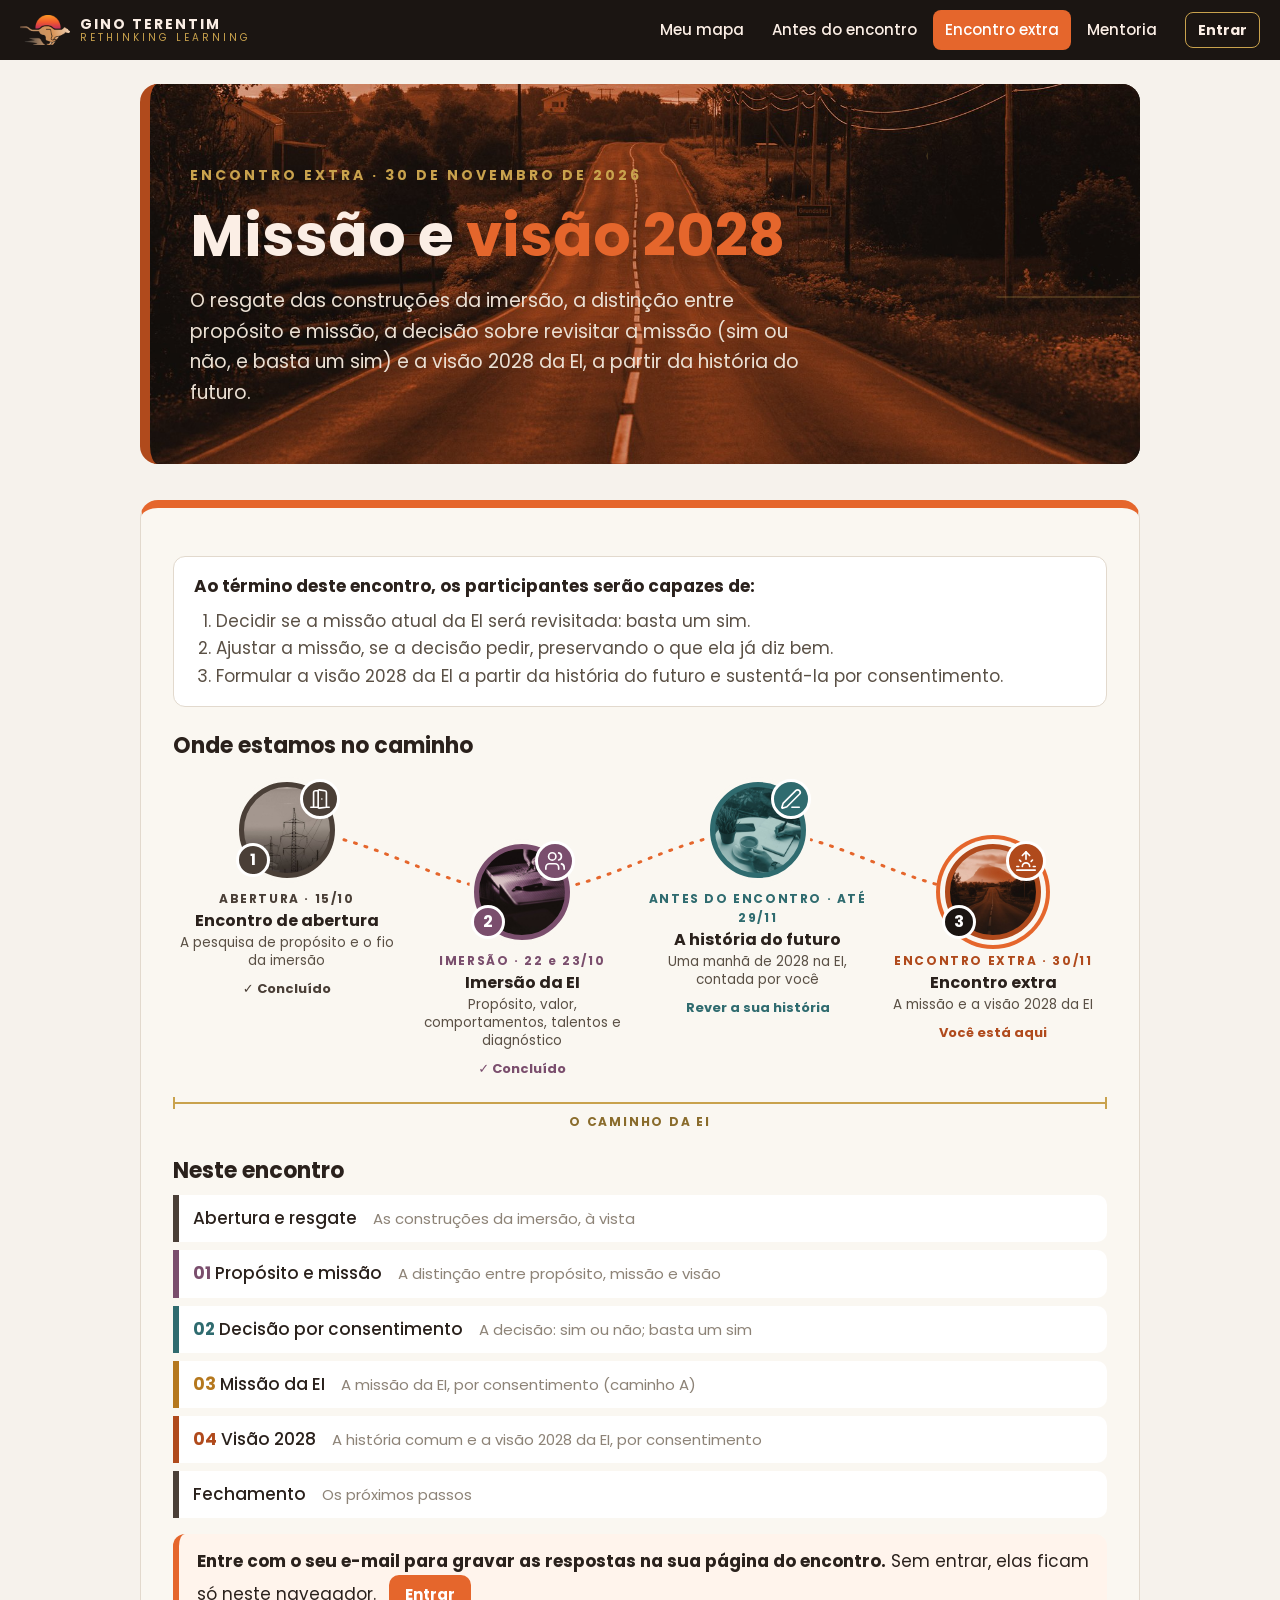
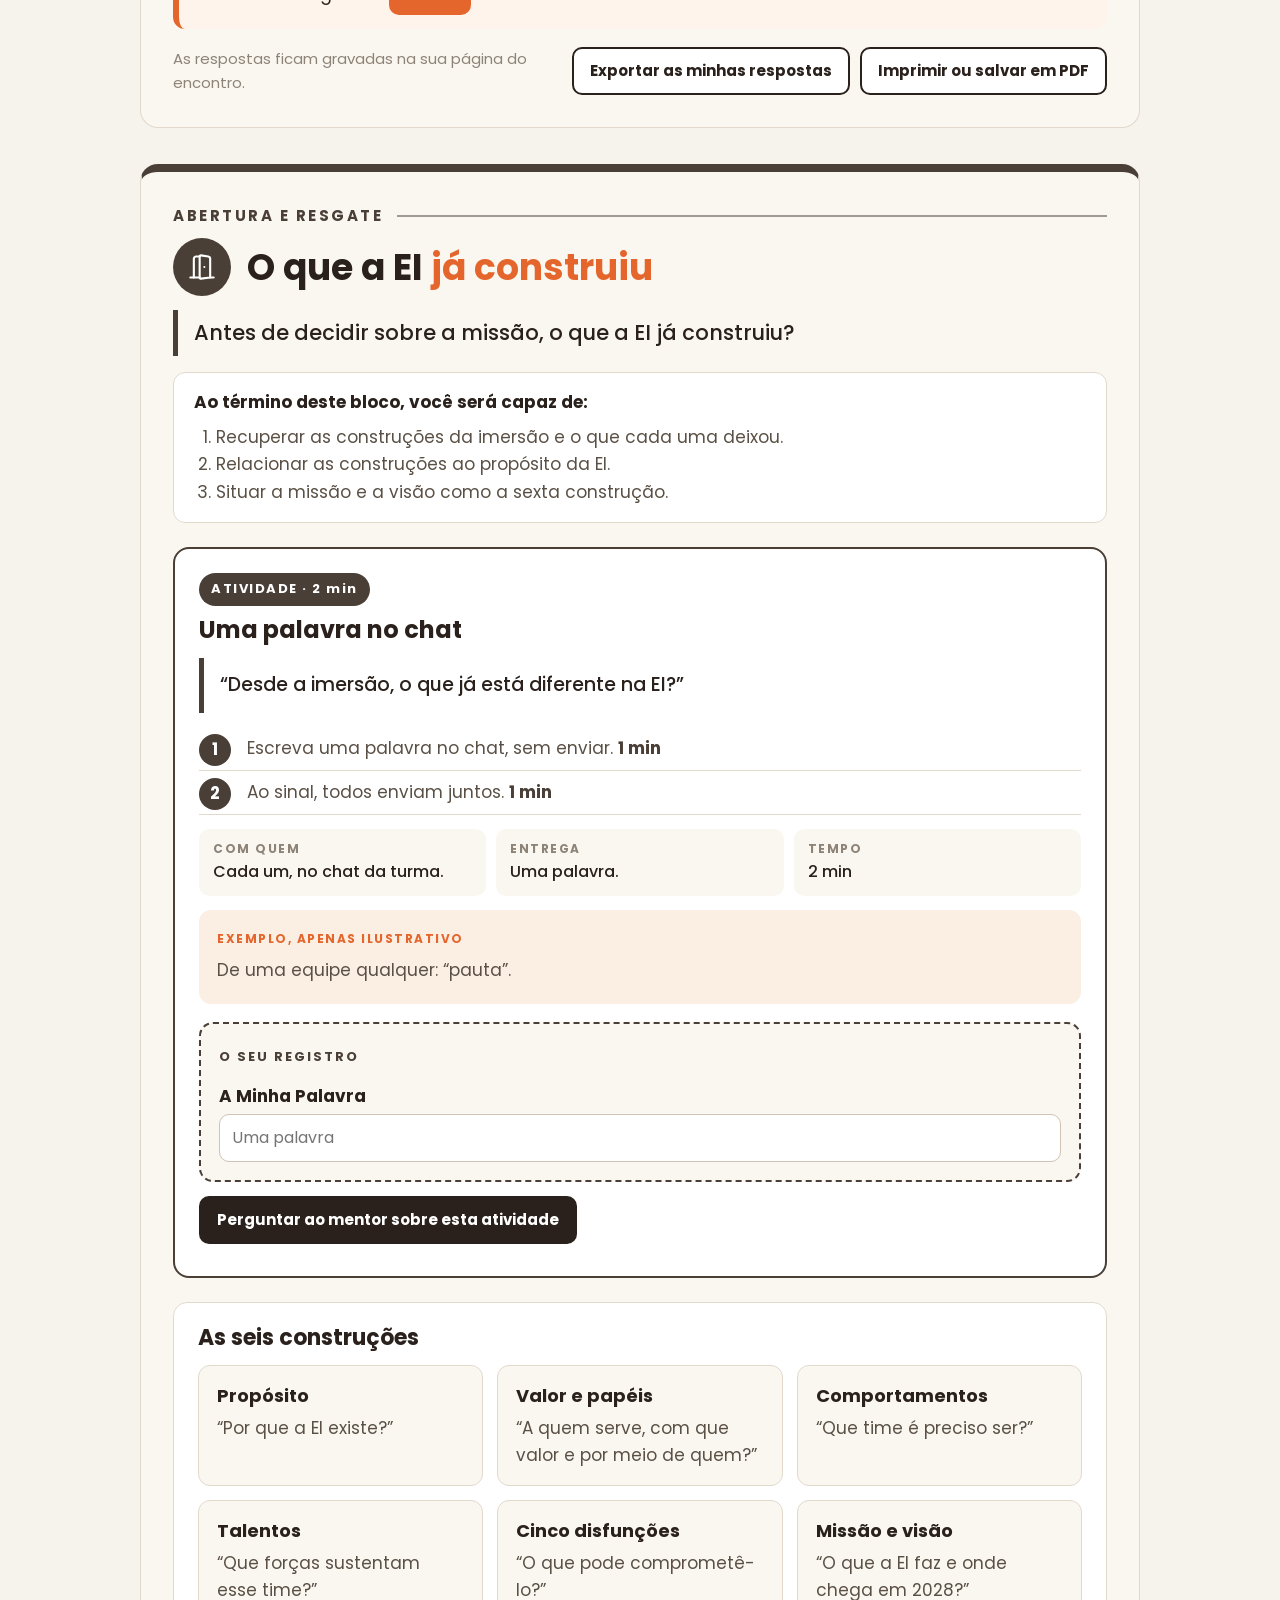
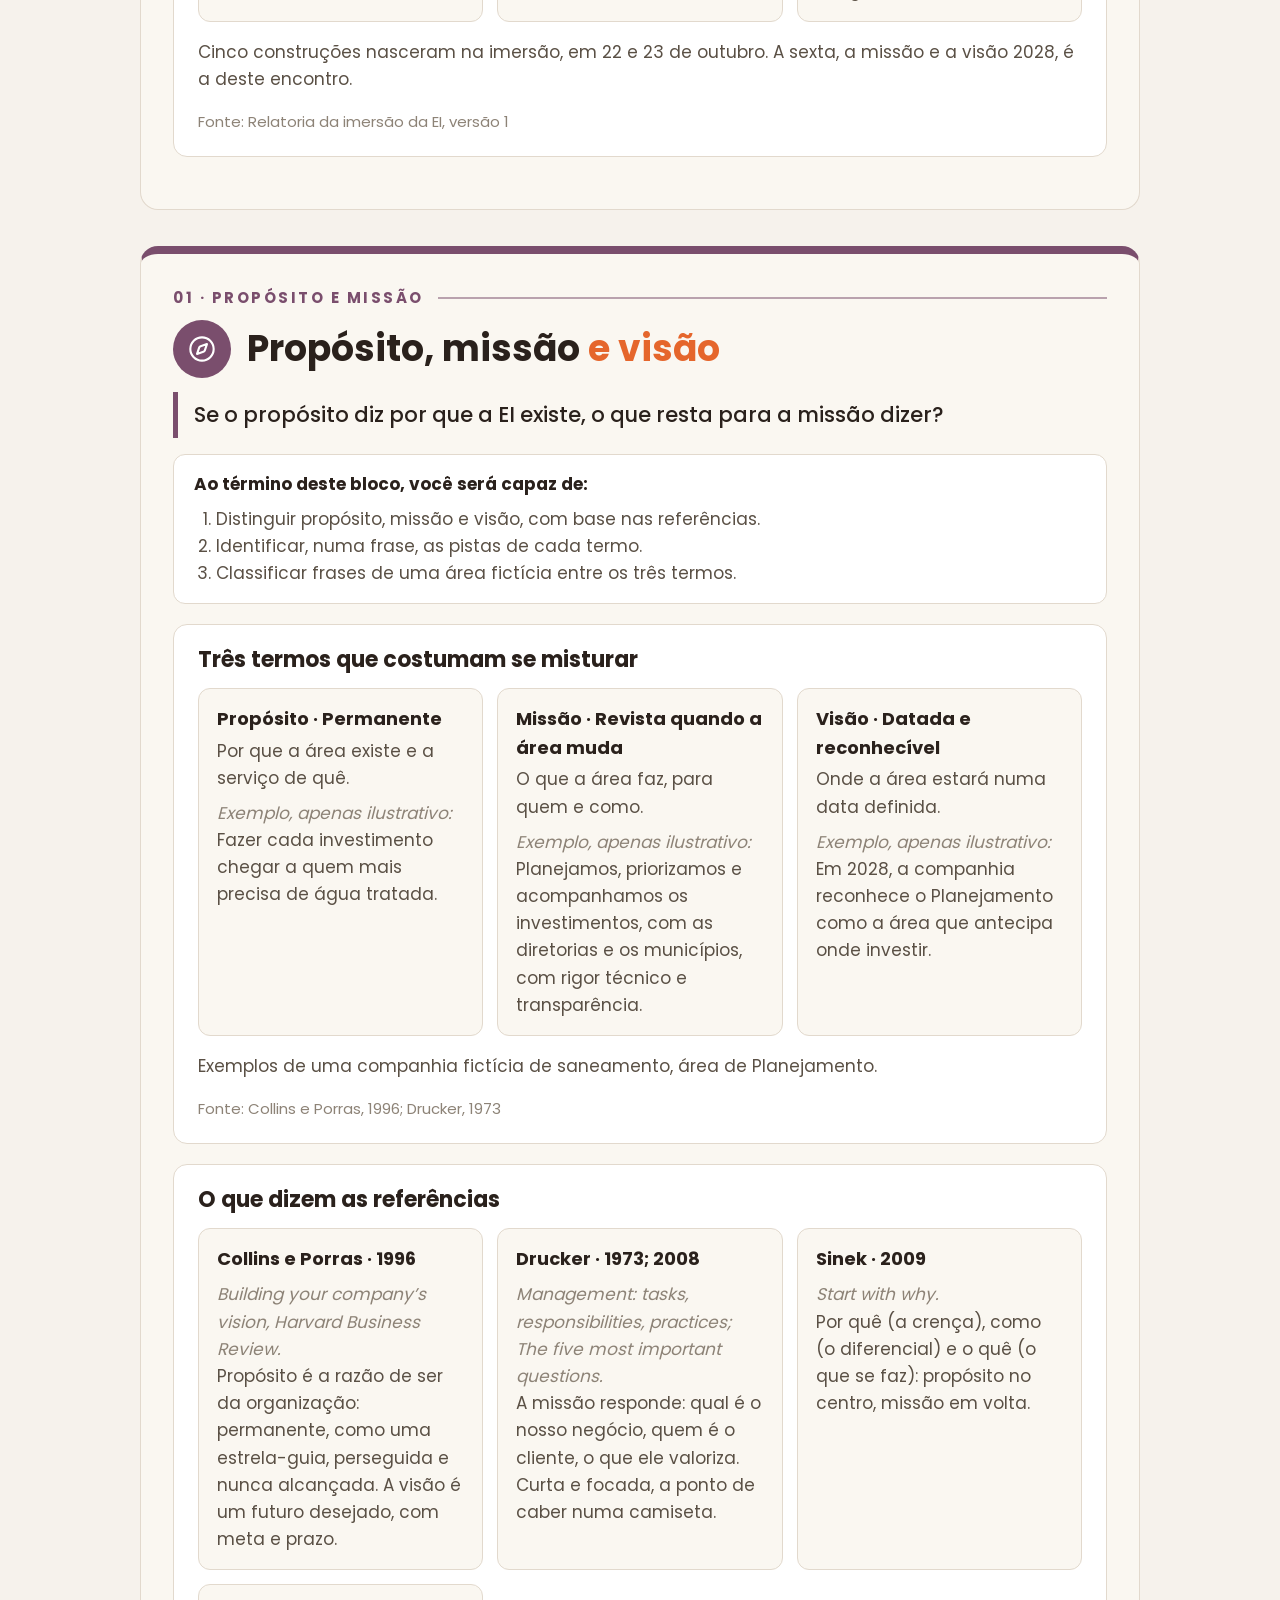
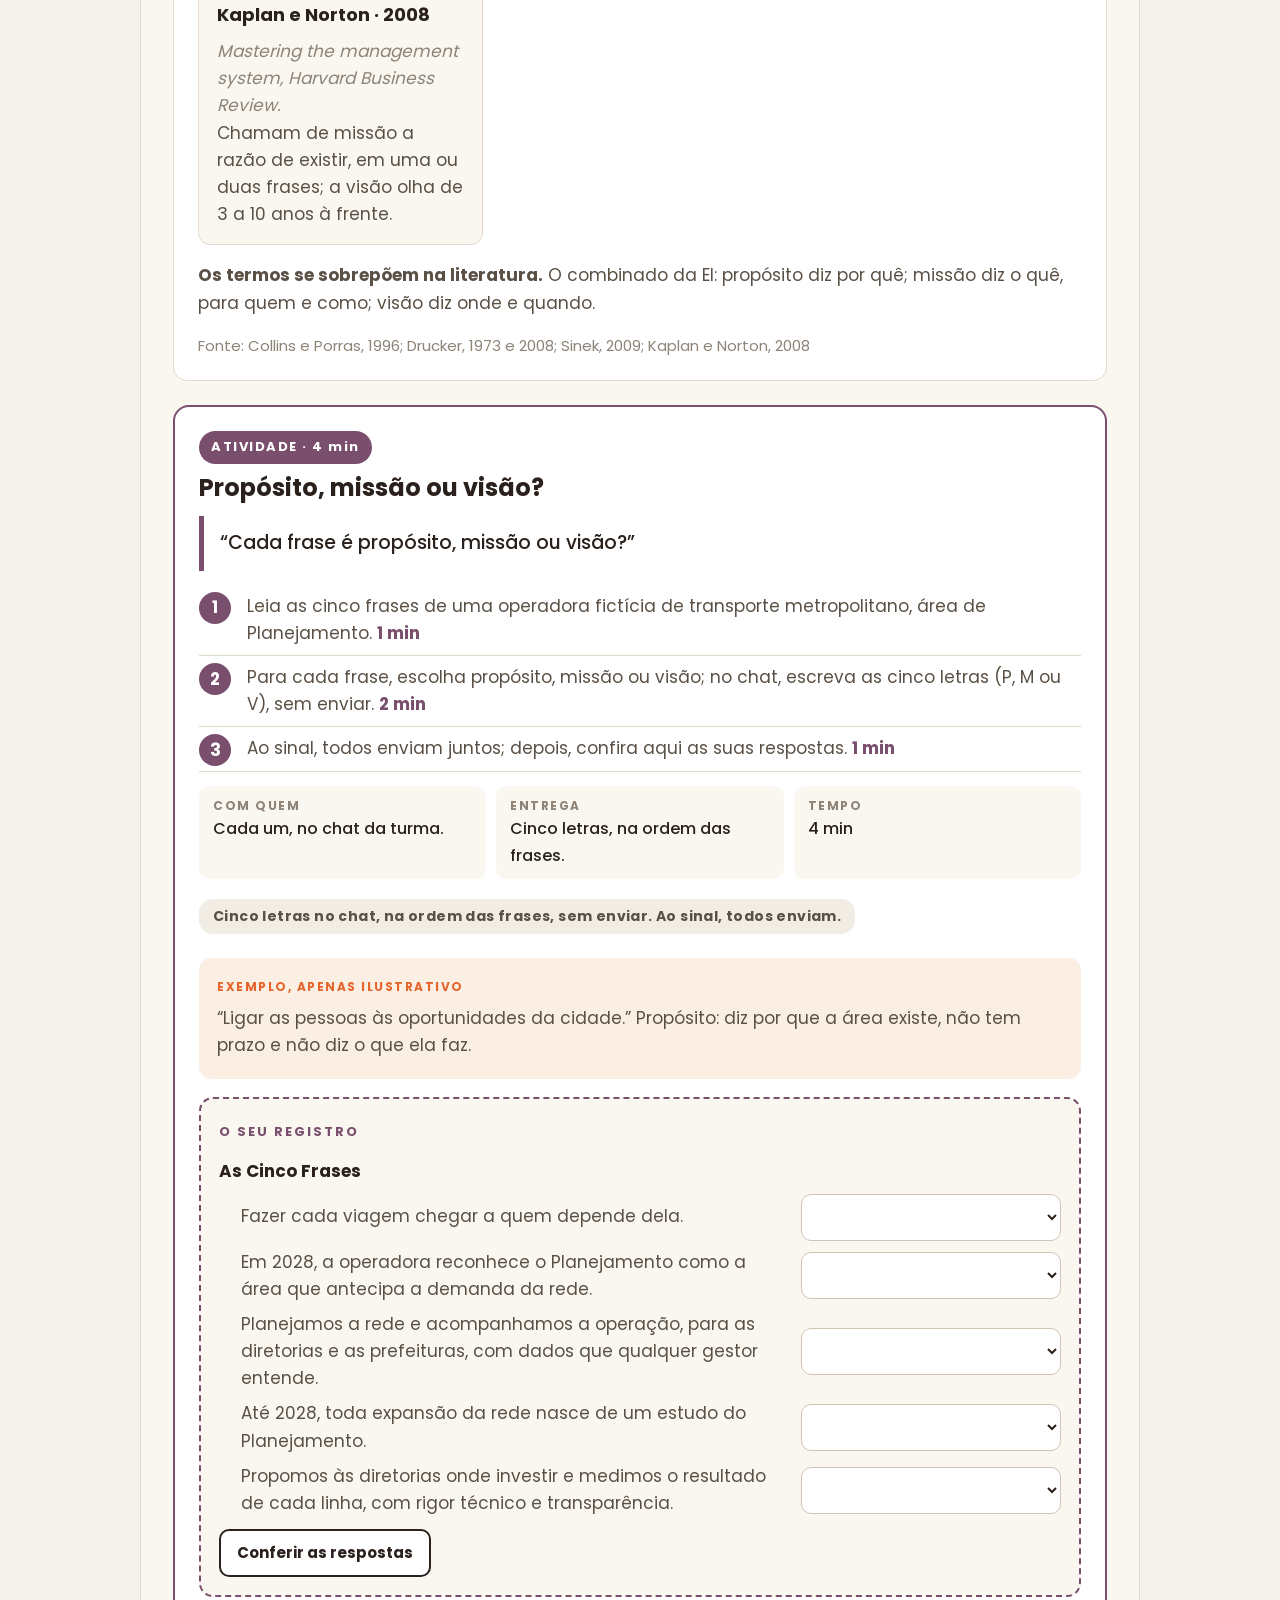
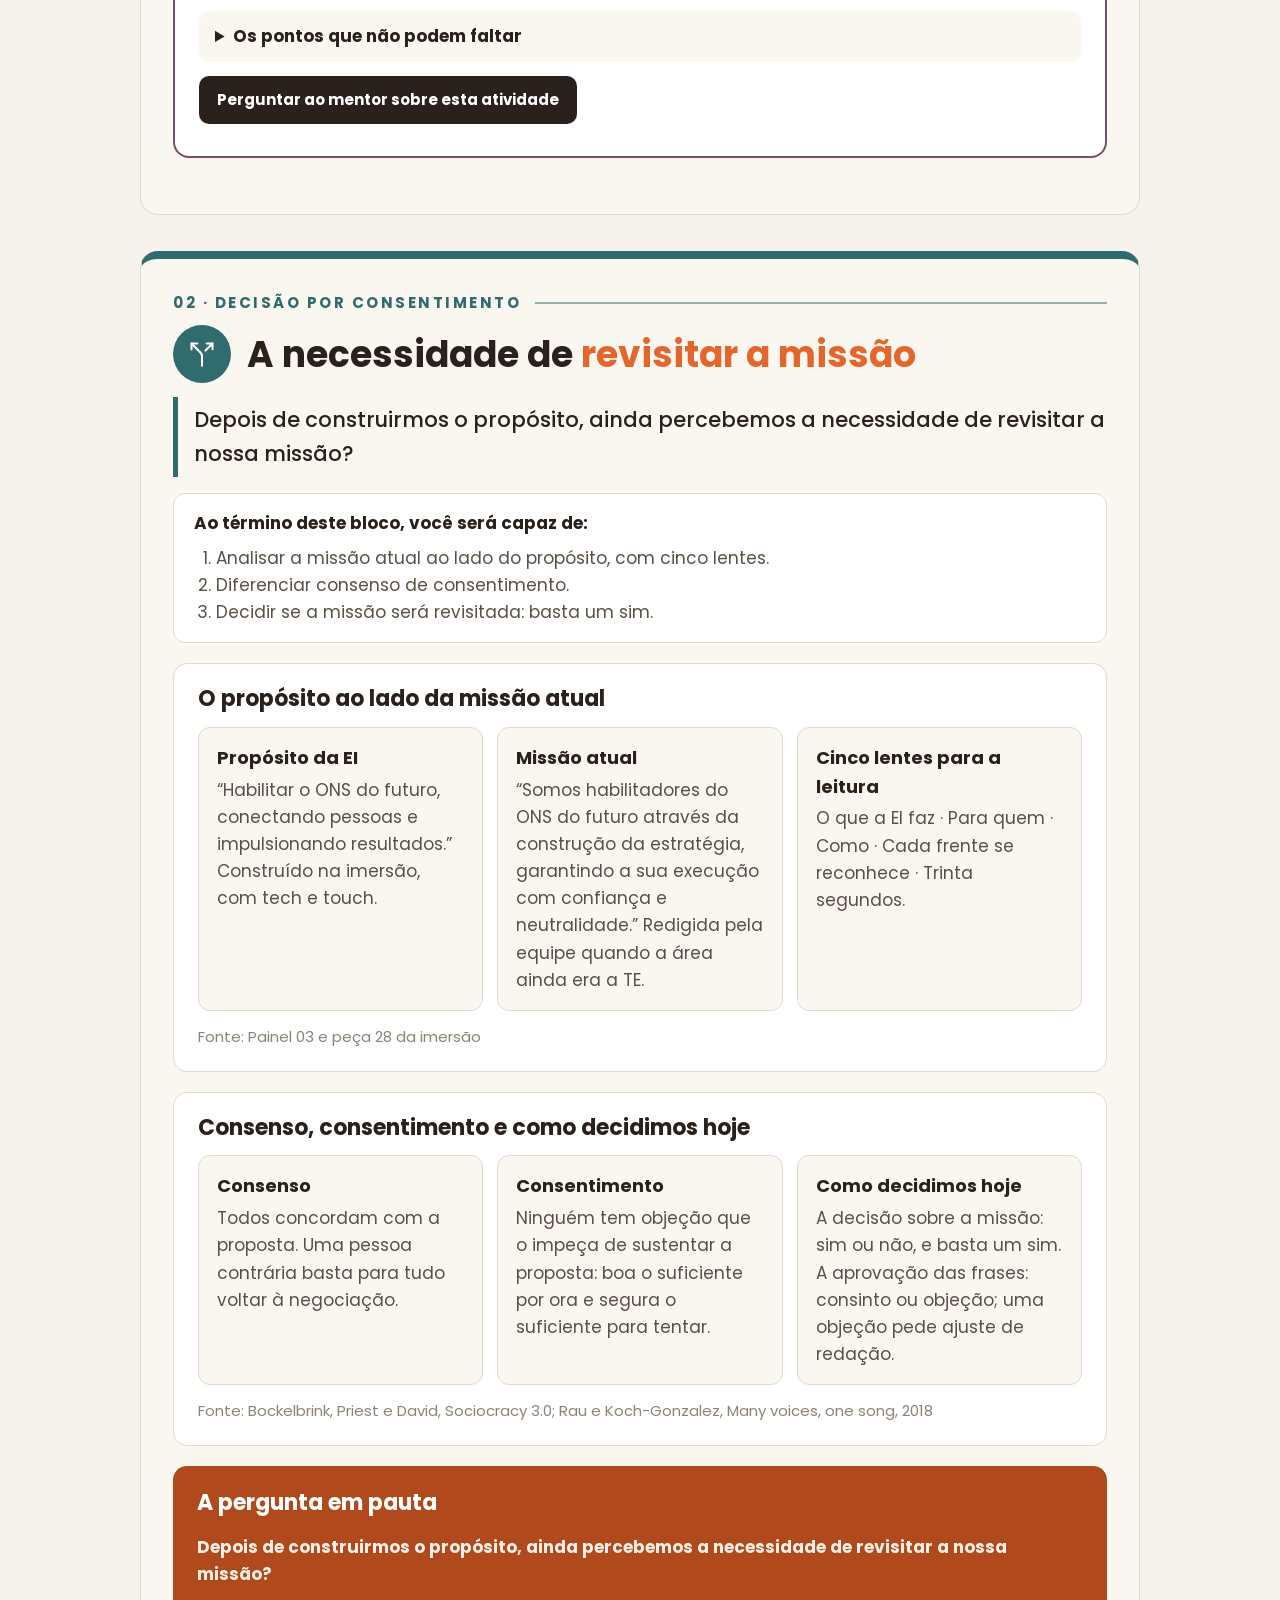
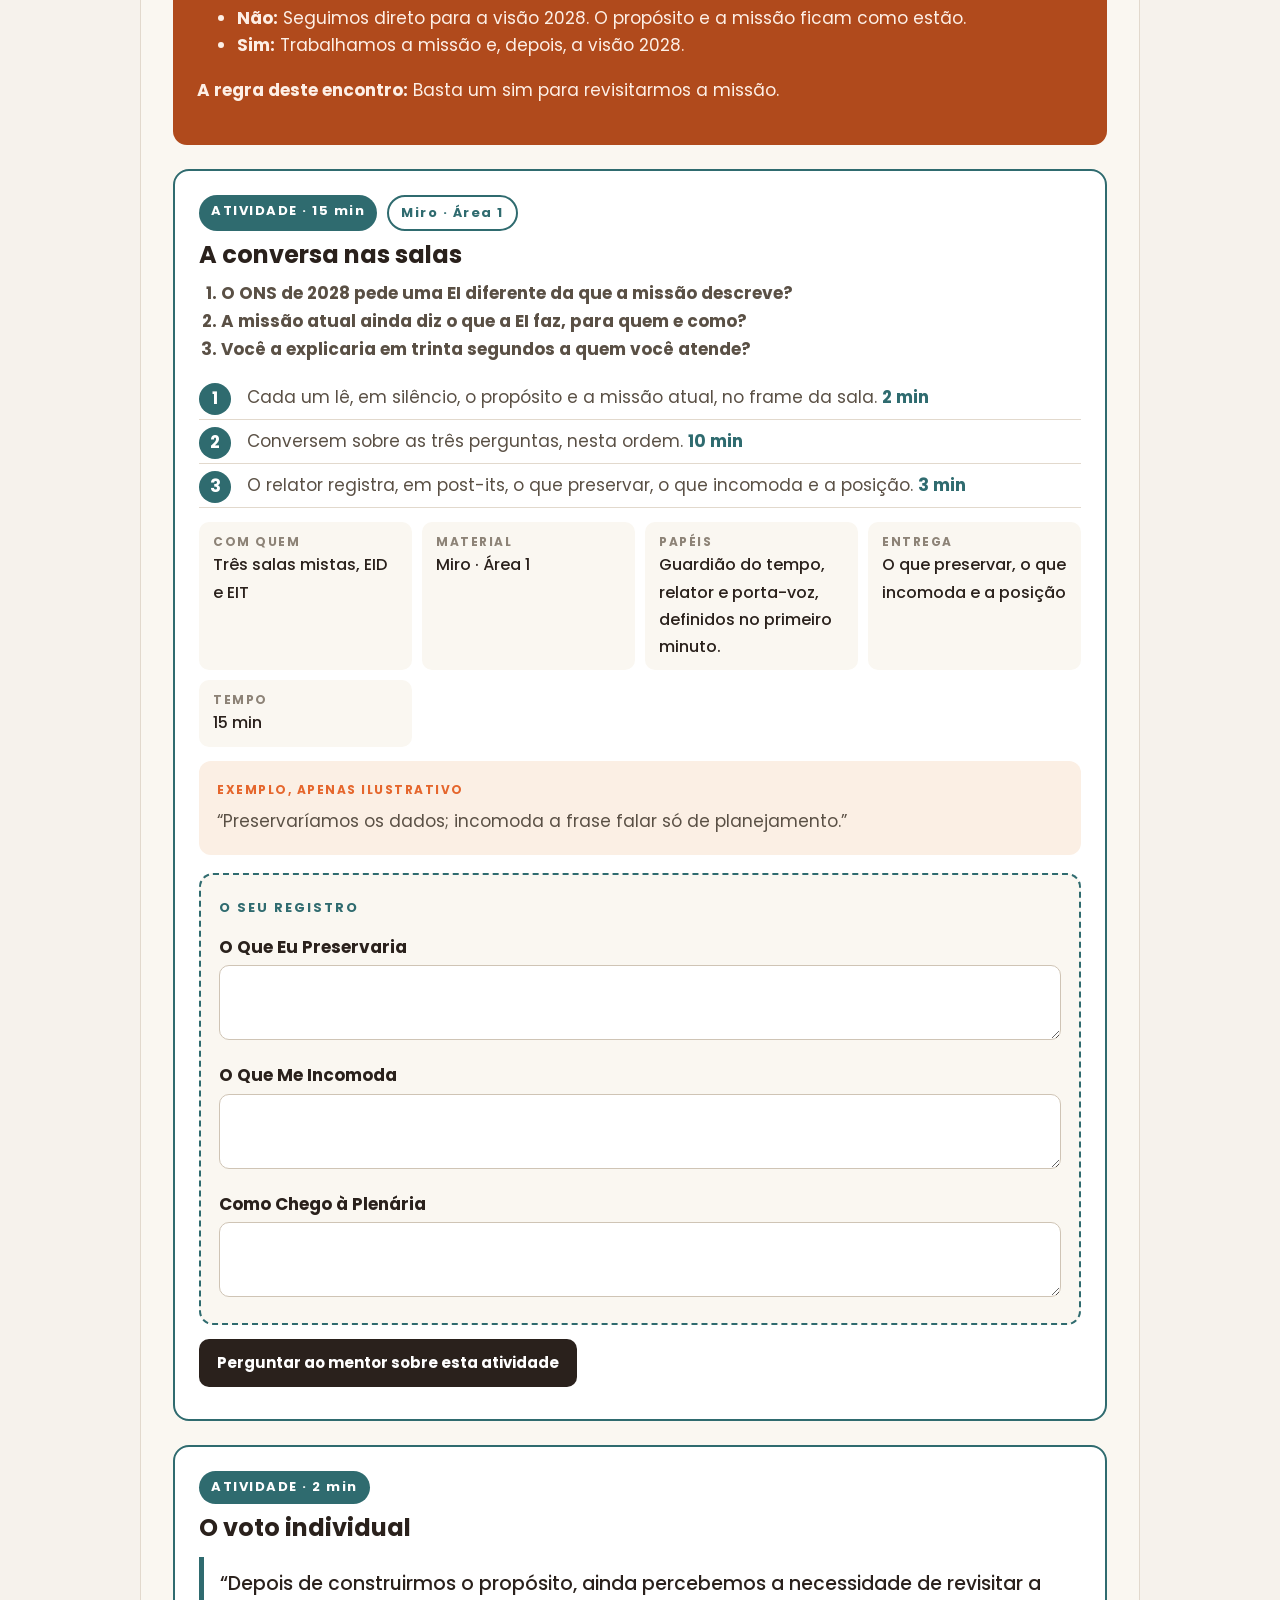
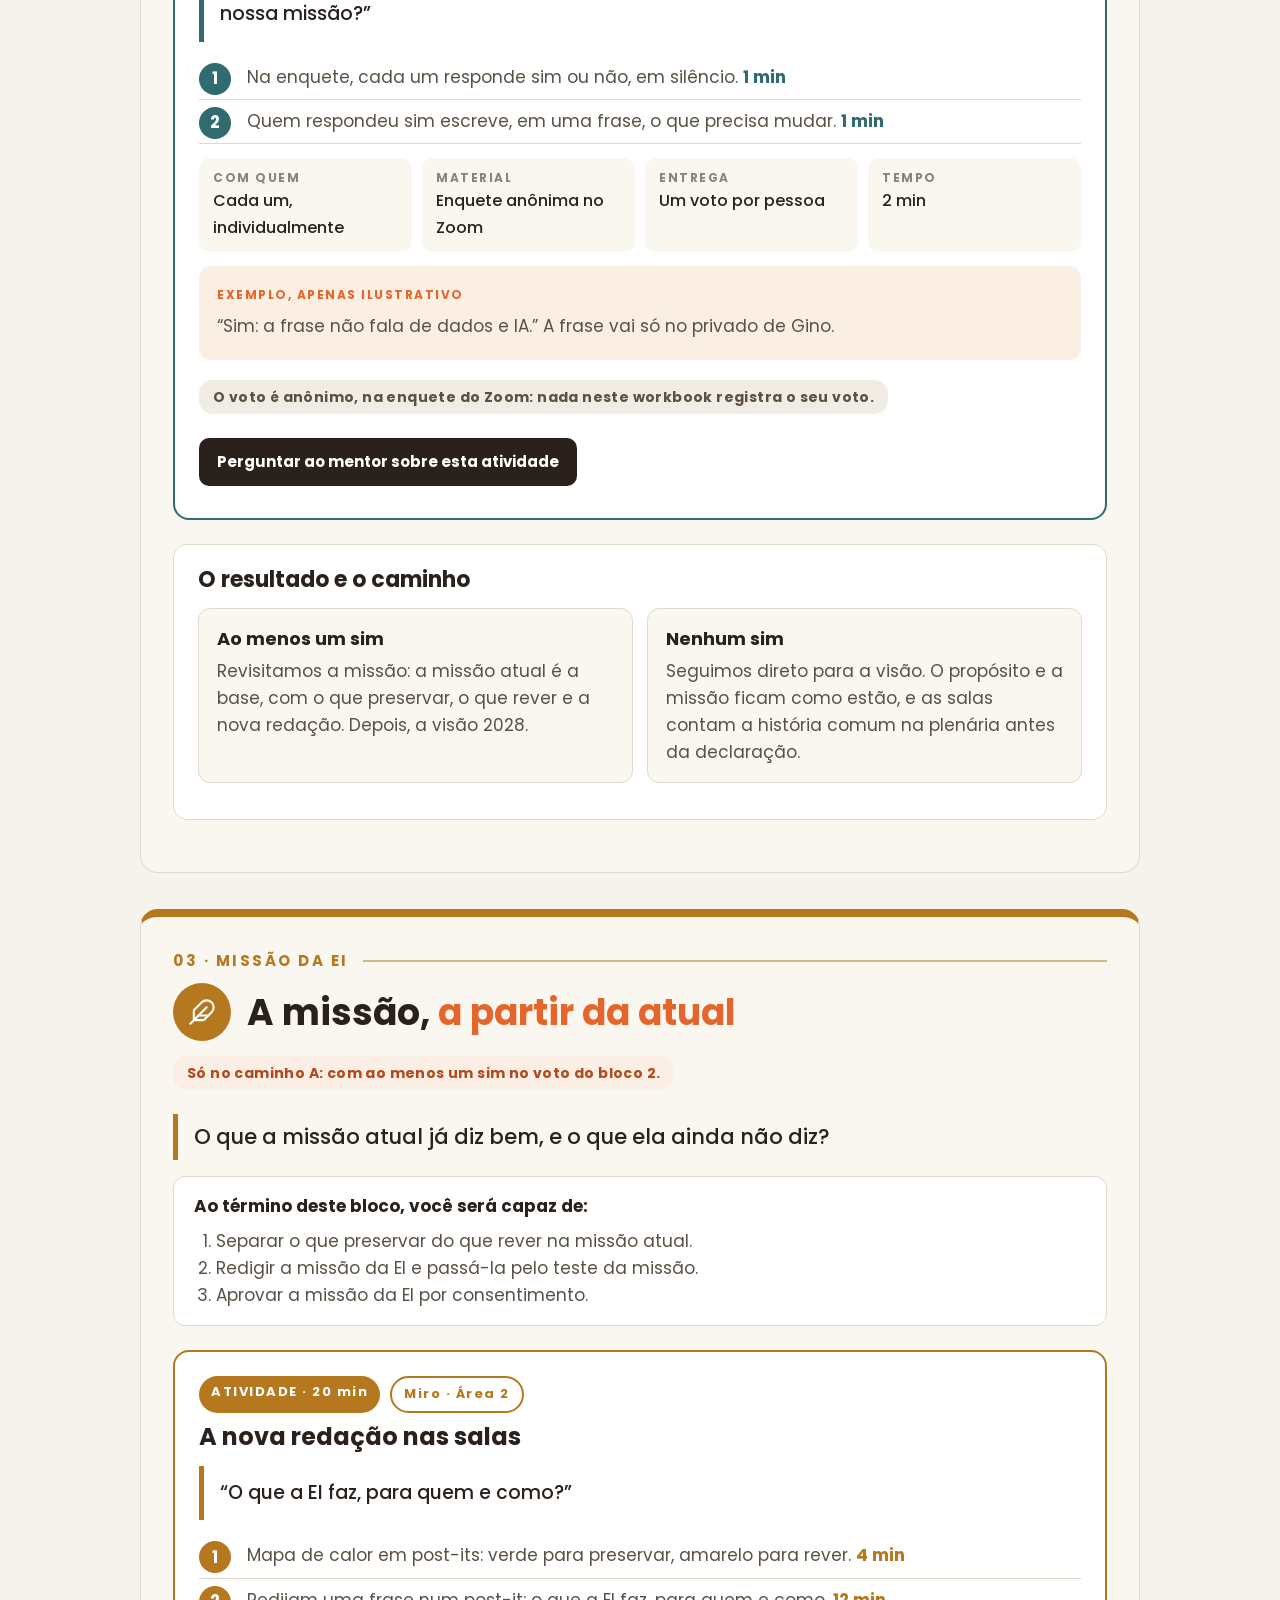
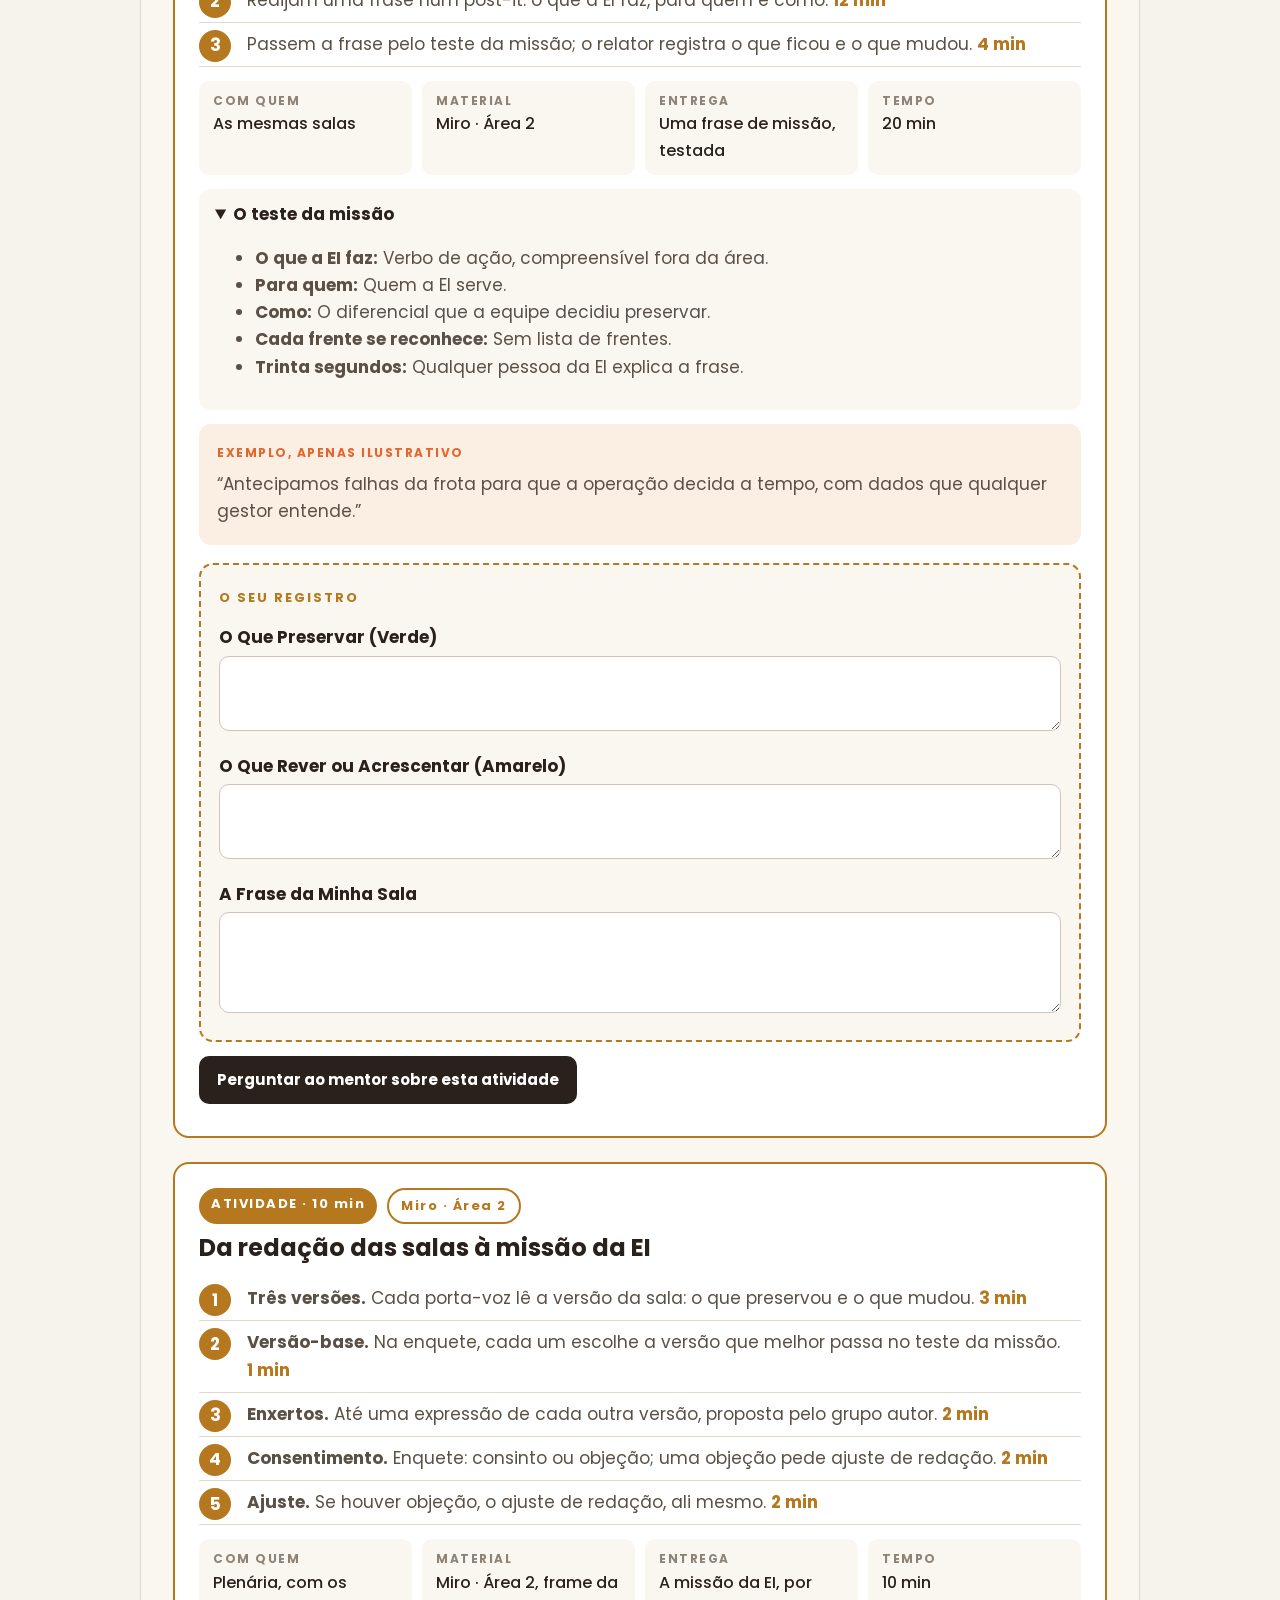
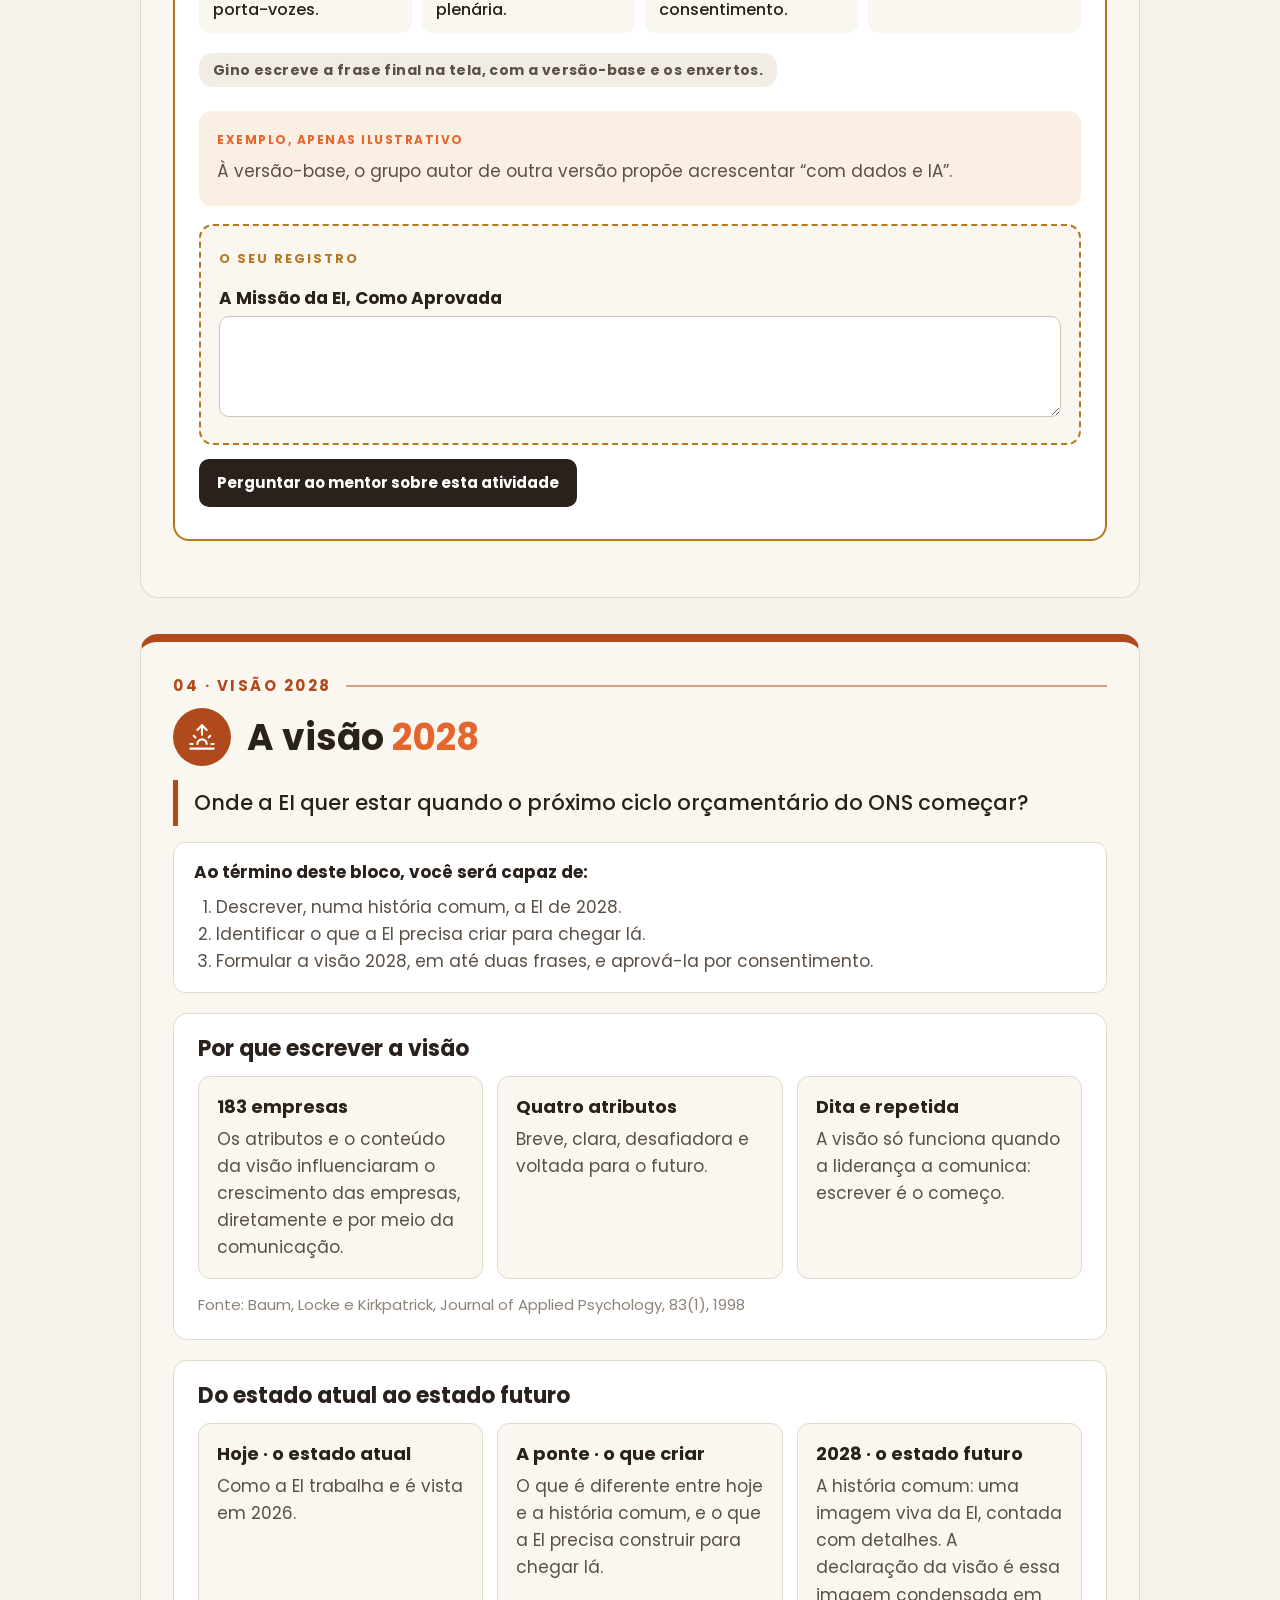
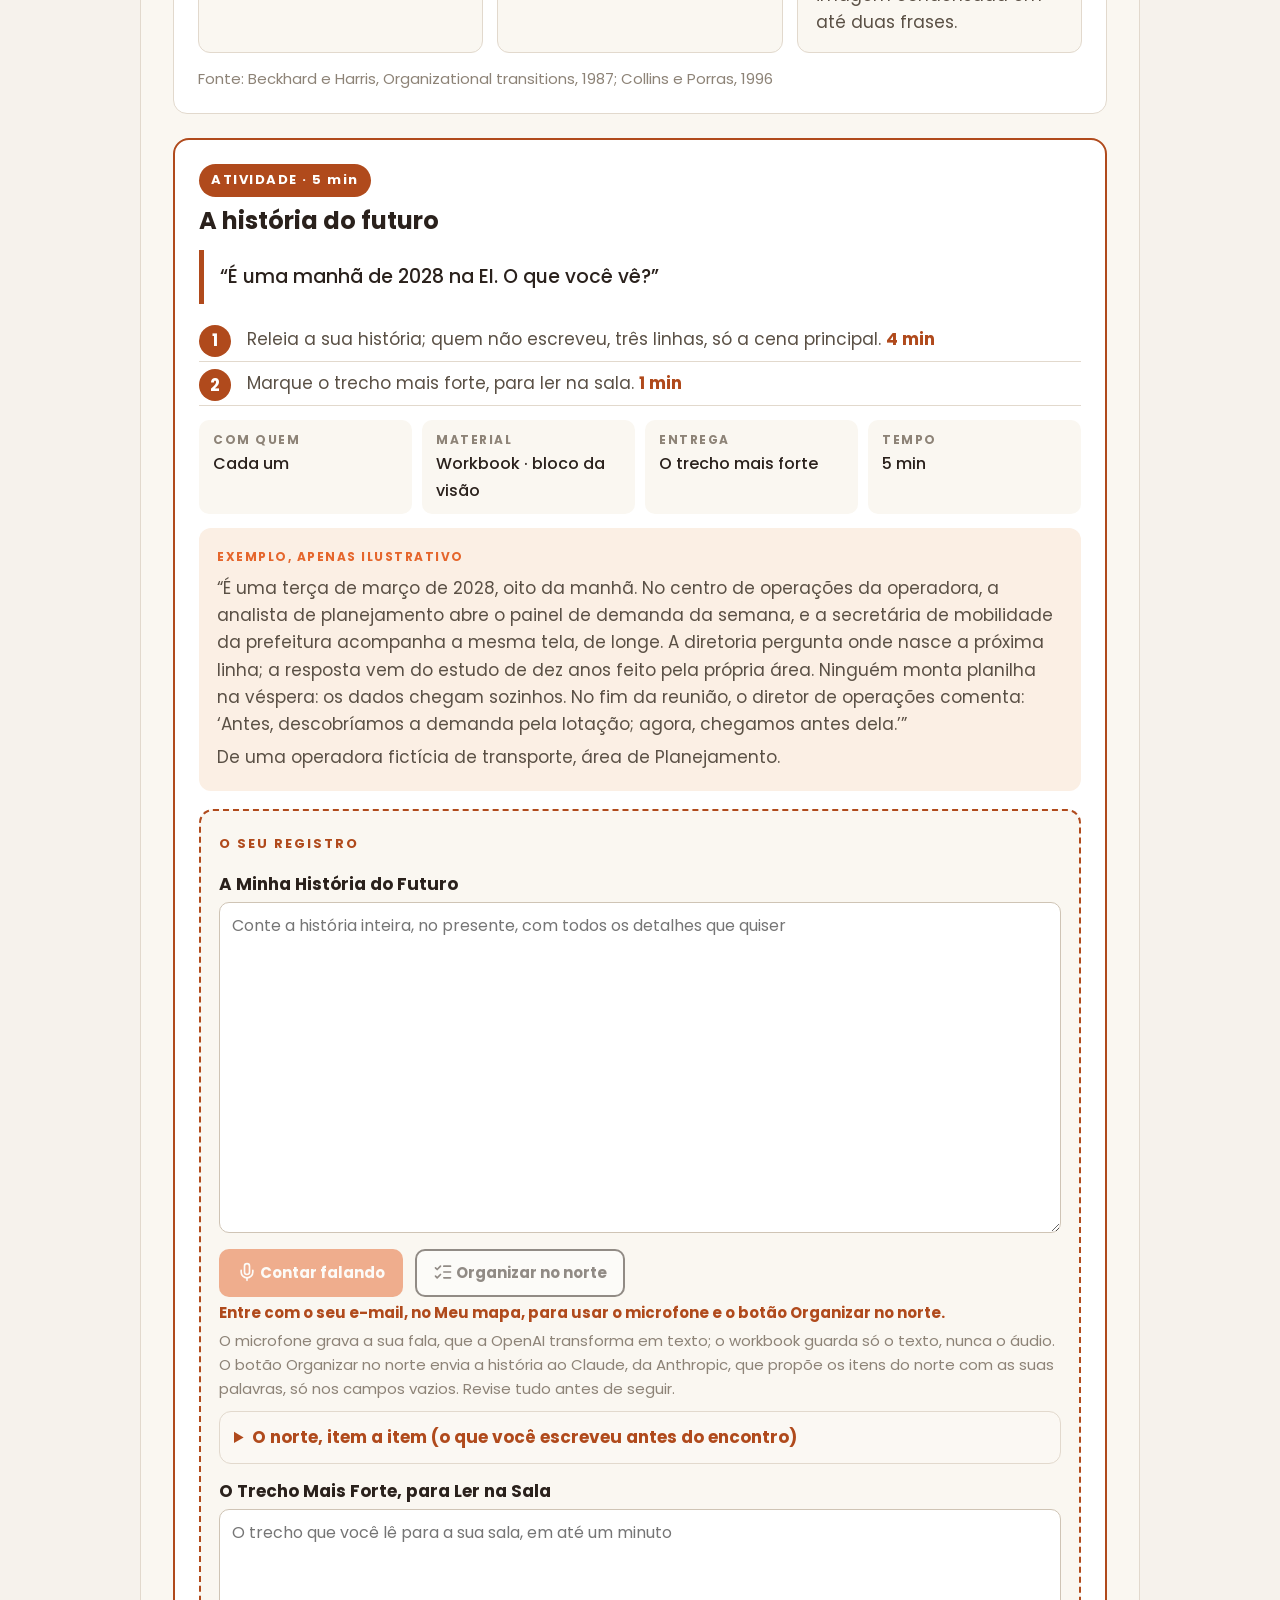
==== commit 5da6737b: "Workbook: atividade antes do encontro no caminho e na página inicial; encontro extra fechado até 30/" ====
--- a/docs/e3.html
+++ b/docs/e3.html
@@ -316,6 +316,15 @@
 @media (max-width:560px){.abas{flex-wrap:nowrap;gap:0}.aba{flex:0 1 auto;white-space:nowrap;font-size:15px;padding:11px 10px;gap:6px}.aba svg{display:none}}
 
 .rota--3{grid-template-columns:repeat(3,1fr)}.rota--3 .rota__fases{grid-template-columns:repeat(3,1fr)}
+.rota--4{grid-template-columns:repeat(4,1fr)}.rota--4 .rota__fases{grid-template-columns:repeat(4,1fr)}
+@media (max-width:760px){.rota--3,.rota--4{grid-template-columns:1fr}}
+.trava{display:none}html.fechado main>*{display:none!important}html.fechado main>.trava{display:block!important}
+.trava__acao{display:flex;flex-wrap:wrap;align-items:center;gap:14px;margin:6px 0 18px}
+.cartao--destaque{box-shadow:0 0 0 4px #fff,0 0 0 7px var(--tom);margin:6px 0 26px}
+.cartao--destaque[hidden]{display:none!important}.cartao--destaque>span:nth-child(2){display:flex;flex-direction:column;gap:4px}
+.trava__acao .btn{width:auto}
+.cartao--destaque .cartao__btn{margin-left:auto;flex:none;background:#fff;color:var(--tom);border-radius:10px;padding:12px 18px;font-weight:700;font-size:16px}
+@media (max-width:760px){.cartao--destaque{flex-wrap:wrap}.cartao--destaque .cartao__btn{margin-left:0}}
 .caminho-aviso{display:inline-block;margin:6px 0 10px;padding:6px 14px;border-radius:14px;background:#FBEEE5;color:#B04A1C;
   font-weight:700;font-size:14px;letter-spacing:.4px}
 .caminho-aviso--neutro{background:#F1ECE4;color:#5A5045}
@@ -350,7 +359,7 @@
 </style></head>
 <body data-pg="e3">
 <header class="topo"><a class="marca" href="index.html"><img src="logo-gt-mark.png" alt=""><span><b>GINO TERENTIM</b><i>RETHINKING LEARNING</i></span></a><nav class="nav"><a href="index.html">Meu mapa</a><a href="preparacao.html">Antes do encontro</a><a href="e3.html">Encontro extra</a><a href="mentoria.html">Mentoria</a></nav><span class="conta" data-conta></span></header>
-<main><section class="capa capa--foto" style="--tom:#B04A1C;--foto:url(img/e3.jpg)"><p class="capa__k">ENCONTRO EXTRA · 30 DE NOVEMBRO DE 2026</p><h1>Missão e <em>visão 2028</em></h1><p class="capa__l">O resgate das construções da imersão, a distinção entre propósito e missão, a decisão sobre revisitar a missão (sim ou não, e basta um sim) e a visão 2028 da EI, a partir da história do futuro.</p></section><section class="bloco bloco--abre"><div class="capaz"><b>Ao término deste encontro, os participantes serão capazes de:</b><ol><li>Decidir se a missão atual da EI será revisitada: basta um sim.</li><li>Ajustar a missão, se a decisão pedir, preservando o que ela já diz bem.</li><li>Formular a visão 2028 da EI a partir da história do futuro e sustentá-la por consentimento.</li></ol></div><h3>Onde estamos no caminho</h3><div class="rota rota--3"><svg class="rota__linha" viewBox="0 0 1000 200" preserveAspectRatio="none" aria-hidden="true"><path d="M166,62 C300,62 360,138 500,138 S700,62 834,62"/></svg><span class="parada feito parada--feita" data-parada="1" style="--tom:#4A3F37"><span class="parada__foto" style="background-image:url(img/p1.jpg)"><span class="parada__n">1</span><span class="parada__ic"><svg  class="lucide lucide-door-open"  xmlns="http://www.w3.org/2000/svg"  width="22"  height="22"  viewBox="0 0 24 24"  fill="none"  stroke="#FFFFFF"  stroke-width="1.8"  stroke-linecap="round"  stroke-linejoin="round">  <path d="M10 21H2" />  <path d="M10 3H7a2 2 0 00-2 2v16" />  <path d="M14 12h.01" />  <path d="M19 21V5a2 2 0 00-1.675-1.974l-6.163-1.013A1 1 0 0010 3v18a1 1 0 001.124.992z" />  <path d="M22 21h-3" /></svg></span></span><span class="parada__k">ABERTURA · 15/10</span><b>Encontro de abertura</b><em>A pesquisa de propósito e o fio da imersão</em><small class="parada__c">Concluído</small></span><span class="parada feito parada--feita" data-parada="2" style="--tom:#7A4E6D"><span class="parada__foto" style="background-image:url(img/p2.jpg)"><span class="parada__n">2</span><span class="parada__ic"><svg  class="lucide lucide-users"  xmlns="http://www.w3.org/2000/svg"  width="22"  height="22"  viewBox="0 0 24 24"  fill="none"  stroke="#FFFFFF"  stroke-width="1.8"  stroke-linecap="round"  stroke-linejoin="round">  <path d="M16 21v-2a4 4 0 0 0-4-4H6a4 4 0 0 0-4 4v2" />  <path d="M16 3.128a4 4 0 0 1 0 7.744" />  <path d="M22 21v-2a4 4 0 0 0-3-3.87" />  <circle cx="9" cy="7" r="4" /></svg></span></span><span class="parada__k">IMERSÃO · 22 e 23/10</span><b>Imersão da EI</b><em>Propósito, valor, comportamentos, talentos e diagnóstico</em><small class="parada__c">Concluído</small></span><a class="parada aqui" data-parada="3" style="--tom:#B04A1C" href="e3.html"><span class="parada__foto" style="background-image:url(img/p3.jpg)"><span class="parada__n">3</span><span class="parada__ic"><svg  class="lucide lucide-sunrise"  xmlns="http://www.w3.org/2000/svg"  width="22"  height="22"  viewBox="0 0 24 24"  fill="none"  stroke="#FFFFFF"  stroke-width="1.8"  stroke-linecap="round"  stroke-linejoin="round">  <path d="M12 2v8" />  <path d="m4.93 10.93 1.41 1.41" />  <path d="M2 18h2" />  <path d="M20 18h2" />  <path d="m19.07 10.93-1.41 1.41" />  <path d="M22 22H2" />  <path d="m8 6 4-4 4 4" />  <path d="M16 18a4 4 0 0 0-8 0" /></svg></span></span><span class="parada__k">ENCONTRO EXTRA · 30/11</span><b>Encontro extra</b><em>A missão e a visão 2028 da EI</em><small class="parada__c">Você está aqui</small></a><div class="rota__fases"><span style="grid-column:span 3">O caminho da EI</span></div></div><h3>Neste encontro</h3><ol class="indice"><li style="--tom:#4A3F37"><a href="#b0"><b></b> Abertura e resgate</a><span>As construções da imersão, à vista</span></li><li style="--tom:#7A4E6D"><a href="#b1"><b>01</b> Propósito e missão</a><span>A distinção entre propósito, missão e visão</span></li><li style="--tom:#2F6B6F"><a href="#b2"><b>02</b> Decisão por consentimento</a><span>A decisão: sim ou não; basta um sim</span></li><li style="--tom:#B5781E"><a href="#b3"><b>03</b> Missão da EI</a><span>A missão da EI, por consentimento (caminho A)</span></li><li style="--tom:#B04A1C"><a href="#b4"><b>04</b> Visão 2028</a><span>A história comum e a visão 2028 da EI, por consentimento</span></li><li style="--tom:#4A3F37"><a href="#b5"><b></b> Fechamento</a><span>Os próximos passos</span></li></ol><div class="aviso-conta" data-aviso-conta hidden><b>Entre com o seu e-mail para gravar as respostas na sua página do encontro.</b> Sem entrar, elas ficam só neste navegador. <a class="btn" href="index.html">Entrar</a></div><div class="barra"><span class="barra__s" data-salvo>As respostas ficam gravadas na sua página do encontro.</span><button type="button" class="btn btn--sec" data-exportar>Exportar as minhas respostas</button><button type="button" class="btn btn--sec" data-imprimir>Imprimir ou salvar em PDF</button></div></section><section class="bloco" id="b0" style="--tom:#4A3F37"><div class="eyebrow"><span>ABERTURA E RESGATE</span><i></i></div><div class="bloco__t"><span class="disco"><svg  class="lucide lucide-door-open"  xmlns="http://www.w3.org/2000/svg"  width="28"  height="28"  viewBox="0 0 24 24"  fill="none"  stroke="#FFFFFF"  stroke-width="1.8"  stroke-linecap="round"  stroke-linejoin="round">  <path d="M10 21H2" />  <path d="M10 3H7a2 2 0 00-2 2v16" />  <path d="M14 12h.01" />  <path d="M19 21V5a2 2 0 00-1.675-1.974l-6.163-1.013A1 1 0 0010 3v18a1 1 0 001.124.992z" />  <path d="M22 21h-3" /></svg></span><h2>O que a EI <em>já construiu</em></h2></div><p class="pergunta">Antes de decidir sobre a missão, o que a EI já construiu?</p><div class="capaz"><b>Ao término deste bloco, você será capaz de:</b><ol><li>Recuperar as construções da imersão e o que cada uma deixou.</li><li>Relacionar as construções ao propósito da EI.</li><li>Situar a missão e a visão como a sexta construção.</li></ol></div><article class="atividade" id="a0"><div class="atividade__cab"><span class="selo">ATIVIDADE · 2 min</span></div><h3>Uma palavra no chat</h3><p class="pergunta pergunta--at">“Desde a imersão, o que já está diferente na EI?”</p><ol class="passos"><li>Escreva uma palavra no chat, sem enviar. <i>1 min</i></li><li>Ao sinal, todos enviam juntos. <i>1 min</i></li></ol><div class="meta"><div><span>Com quem</span><b>Cada um, no chat da turma.</b></div><div><span>Entrega</span><b>Uma palavra.</b></div><div><span>Tempo</span><b>2 min</b></div></div><div class="exemplo"><span>EXEMPLO, APENAS ILUSTRATIVO</span><p>De uma equipe qualquer: “pauta”.</p></div><div class="registro"><span class="registro__t">O SEU REGISTRO</span><div class="campo"><label for="e3.a0.palavra"><b>A Minha Palavra</b></label><input type="text" id="e3.a0.palavra" data-k="e3.a0.palavra" placeholder="Uma palavra"></div></div><div class="duvidas" data-duvida="Uma palavra no chat"><p class="mentor"><button type="button" class="btn btn--mentor" data-duvida-abrir>Perguntar ao mentor sobre esta atividade</button></p><div class="duvidas__form" hidden><label class="duvidas__l">A sua dúvida para o Gino Terentim<textarea rows="4" placeholder="Escreva a dúvida com o contexto da atividade. Use o papel das pessoas, e não o nome."></textarea></label><div class="duvidas__acoes"><button type="button" class="btn" data-duvida-enviar>Enviar a dúvida</button><button type="button" class="btn btn--sec" data-duvida-cancelar>Cancelar</button></div></div><p class="duvidas__msg" aria-live="polite"></p><div class="duvidas__lista"></div></div></article><article class="conceito"><h3>As seis construções</h3><div class="cards3"><div><b>Propósito</b><p>“Por que a EI existe?”</p></div><div><b>Valor e papéis</b><p>“A quem serve, com que valor e por meio de quem?”</p></div><div><b>Comportamentos</b><p>“Que time é preciso ser?”</p></div><div><b>Talentos</b><p>“Que forças sustentam esse time?”</p></div><div><b>Cinco disfunções</b><p>“O que pode comprometê-lo?”</p></div><div><b>Missão e visão</b><p>“O que a EI faz e onde chega em 2028?”</p></div></div><p>Cinco construções nasceram na imersão, em 22 e 23 de outubro. A sexta, a missão e a visão 2028, é a deste encontro.</p><p class="fonte">Fonte: Relatoria da imersão da EI, versão 1</p></article></section><section class="bloco" id="b1" style="--tom:#7A4E6D"><div class="eyebrow"><span>01 · PROPÓSITO E MISSÃO</span><i></i></div><div class="bloco__t"><span class="disco"><svg  class="lucide lucide-compass"  xmlns="http://www.w3.org/2000/svg"  width="28"  height="28"  viewBox="0 0 24 24"  fill="none"  stroke="#FFFFFF"  stroke-width="1.8"  stroke-linecap="round"  stroke-linejoin="round">  <circle cx="12" cy="12" r="10" />  <path d="m16.24 7.76-1.804 5.411a2 2 0 0 1-1.265 1.265L7.76 16.24l1.804-5.411a2 2 0 0 1 1.265-1.265z" /></svg></span><h2>Propósito, missão <em>e visão</em></h2></div><p class="pergunta">Se o propósito diz por que a EI existe, o que resta para a missão dizer?</p><div class="capaz"><b>Ao término deste bloco, você será capaz de:</b><ol><li>Distinguir propósito, missão e visão, com base nas referências.</li><li>Identificar, numa frase, as pistas de cada termo.</li><li>Classificar frases de uma área fictícia entre os três termos.</li></ol></div><article class="conceito"><h3>Três termos que costumam se misturar</h3><div class="cards3"><div><b>Propósito · Permanente</b><p>Por que a área existe e a serviço de quê. <i>Exemplo, apenas ilustrativo:</i> Fazer cada investimento chegar a quem mais precisa de água tratada.</p></div><div><b>Missão · Revista quando a área muda</b><p>O que a área faz, para quem e como. <i>Exemplo, apenas ilustrativo:</i> Planejamos, priorizamos e acompanhamos os investimentos, com as diretorias e os municípios, com rigor técnico e transparência.</p></div><div><b>Visão · Datada e reconhecível</b><p>Onde a área estará numa data definida. <i>Exemplo, apenas ilustrativo:</i> Em 2028, a companhia reconhece o Planejamento como a área que antecipa onde investir.</p></div></div><p>Exemplos de uma companhia fictícia de saneamento, área de Planejamento.</p><p class="fonte">Fonte: Collins e Porras, 1996; Drucker, 1973</p></article><article class="conceito"><h3>O que dizem as referências</h3><div class="cards3"><div><b>Collins e Porras · 1996</b><p><i>Building your company’s vision, Harvard Business Review.</i> Propósito é a razão de ser da organização: permanente, como uma estrela-guia, perseguida e nunca alcançada. A visão é um futuro desejado, com meta e prazo.</p></div><div><b>Drucker · 1973; 2008</b><p><i>Management: tasks, responsibilities, practices; The five most important questions.</i> A missão responde: qual é o nosso negócio, quem é o cliente, o que ele valoriza. Curta e focada, a ponto de caber numa camiseta.</p></div><div><b>Sinek · 2009</b><p><i>Start with why.</i> Por quê (a crença), como (o diferencial) e o quê (o que se faz): propósito no centro, missão em volta.</p></div><div><b>Kaplan e Norton · 2008</b><p><i>Mastering the management system, Harvard Business Review.</i> Chamam de missão a razão de existir, em uma ou duas frases; a visão olha de 3 a 10 anos à frente.</p></div></div><p><b>Os termos se sobrepõem na literatura.</b> O combinado da EI: propósito diz por quê; missão diz o quê, para quem e como; visão diz onde e quando.</p><p class="fonte">Fonte: Collins e Porras, 1996; Drucker, 1973 e 2008; Sinek, 2009; Kaplan e Norton, 2008</p></article><article class="atividade" id="a1"><div class="atividade__cab"><span class="selo">ATIVIDADE · 4 min</span></div><h3>Propósito, missão ou visão?</h3><p class="pergunta pergunta--at">“Cada frase é propósito, missão ou visão?”</p><ol class="passos"><li>Leia as cinco frases de uma operadora fictícia de transporte metropolitano, área de Planejamento. <i>1 min</i></li><li>Para cada frase, escolha propósito, missão ou visão; no chat, escreva as cinco letras (P, M ou V), sem enviar. <i>2 min</i></li><li>Ao sinal, todos enviam juntos; depois, confira aqui as suas respostas. <i>1 min</i></li></ol><div class="meta"><div><span>Com quem</span><b>Cada um, no chat da turma.</b></div><div><span>Entrega</span><b>Cinco letras, na ordem das frases.</b></div><div><span>Tempo</span><b>4 min</b></div></div><p class="caminho-aviso caminho-aviso--neutro">Cinco letras no chat, na ordem das frases, sem enviar. Ao sinal, todos enviam.</p><div class="exemplo"><span>EXEMPLO, APENAS ILUSTRATIVO</span><p>“Ligar as pessoas às oportunidades da cidade.” Propósito: diz por que a área existe, não tem prazo e não diz o que ela faz.</p></div><div class="registro"><span class="registro__t">O SEU REGISTRO</span><div class="campo"><label for="e3.a1.cl"><b>As Cinco Frases</b></label><ol class="associar"><li><span>Fazer cada viagem chegar a quem depende dela.</span><select data-k="e3.a1.cl.0" data-gab="Propósito"><option></option><option>Propósito</option><option>Missão</option><option>Visão</option></select></li><li><span>Em 2028, a operadora reconhece o Planejamento como a área que antecipa a demanda da rede.</span><select data-k="e3.a1.cl.1" data-gab="Visão"><option></option><option>Propósito</option><option>Missão</option><option>Visão</option></select></li><li><span>Planejamos a rede e acompanhamos a operação, para as diretorias e as prefeituras, com dados que qualquer gestor entende.</span><select data-k="e3.a1.cl.2" data-gab="Missão"><option></option><option>Propósito</option><option>Missão</option><option>Visão</option></select></li><li><span>Até 2028, toda expansão da rede nasce de um estudo do Planejamento.</span><select data-k="e3.a1.cl.3" data-gab="Visão"><option></option><option>Propósito</option><option>Missão</option><option>Visão</option></select></li><li><span>Propomos às diretorias onde investir e medimos o resultado de cada linha, com rigor técnico e transparência.</span><select data-k="e3.a1.cl.4" data-gab="Missão"><option></option><option>Propósito</option><option>Missão</option><option>Visão</option></select></li></ol><button type="button" class="btn btn--sec" data-conferir>Conferir as respostas</button></div></div><details class="pontos"><summary>Os pontos que não podem faltar</summary><ul><li>Propósito: razão de ser, sem prazo.</li><li>Missão: verbo de ação, para quem e como.</li><li>Visão: uma data e um lugar a chegar.</li></ul></details><div class="duvidas" data-duvida="Propósito, missão ou visão?"><p class="mentor"><button type="button" class="btn btn--mentor" data-duvida-abrir>Perguntar ao mentor sobre esta atividade</button></p><div class="duvidas__form" hidden><label class="duvidas__l">A sua dúvida para o Gino Terentim<textarea rows="4" placeholder="Escreva a dúvida com o contexto da atividade. Use o papel das pessoas, e não o nome."></textarea></label><div class="duvidas__acoes"><button type="button" class="btn" data-duvida-enviar>Enviar a dúvida</button><button type="button" class="btn btn--sec" data-duvida-cancelar>Cancelar</button></div></div><p class="duvidas__msg" aria-live="polite"></p><div class="duvidas__lista"></div></div></article></section><section class="bloco" id="b2" style="--tom:#2F6B6F"><div class="eyebrow"><span>02 · DECISÃO POR CONSENTIMENTO</span><i></i></div><div class="bloco__t"><span class="disco"><svg  class="lucide lucide-split"  xmlns="http://www.w3.org/2000/svg"  width="28"  height="28"  viewBox="0 0 24 24"  fill="none"  stroke="#FFFFFF"  stroke-width="1.8"  stroke-linecap="round"  stroke-linejoin="round">  <path d="M16 3h5v5" />  <path d="M8 3H3v5" />  <path d="M12 22v-8.3a4 4 0 0 0-1.172-2.872L3 3" />  <path d="m15 9 6-6" /></svg></span><h2>A necessidade de <em>revisitar a missão</em></h2></div><p class="pergunta">Depois de construirmos o propósito, ainda percebemos a necessidade de revisitar a nossa missão?</p><div class="capaz"><b>Ao término deste bloco, você será capaz de:</b><ol><li>Analisar a missão atual ao lado do propósito, com cinco lentes.</li><li>Diferenciar consenso de consentimento.</li><li>Decidir se a missão será revisitada: basta um sim.</li></ol></div><article class="conceito"><h3>O propósito ao lado da missão atual</h3><div class="cards3"><div><b>Propósito da EI</b><p>“Habilitar o ONS do futuro, conectando pessoas e impulsionando resultados.” Construído na imersão, com tech e touch.</p></div><div><b>Missão atual</b><p>“Somos habilitadores do ONS do futuro através da construção da estratégia, garantindo a sua execução com confiança e neutralidade.” Redigida pela equipe quando a área ainda era a TE.</p></div><div><b>Cinco lentes para a leitura</b><p>O que a EI faz · Para quem · Como · Cada frente se reconhece · Trinta segundos.</p></div></div><p class="fonte">Fonte: Painel 03 e peça 28 da imersão</p></article><article class="conceito"><h3>Consenso, consentimento e como decidimos hoje</h3><div class="cards3"><div><b>Consenso</b><p>Todos concordam com a proposta. Uma pessoa contrária basta para tudo voltar à negociação.</p></div><div><b>Consentimento</b><p>Ninguém tem objeção que o impeça de sustentar a proposta: boa o suficiente por ora e segura o suficiente para tentar.</p></div><div><b>Como decidimos hoje</b><p>A decisão sobre a missão: sim ou não, e basta um sim. A aprovação das frases: consinto ou objeção; uma objeção pede ajuste de redação.</p></div></div><p class="fonte">Fonte: Bockelbrink, Priest e David, Sociocracy 3.0; Rau e Koch-Gonzalez, Many voices, one song, 2018</p></article><article class="regua"><h3>A pergunta em pauta</h3><p><b>Depois de construirmos o propósito, ainda percebemos a necessidade de revisitar a nossa missão?</b></p><ul><li><b>Não:</b> Seguimos direto para a visão 2028. O propósito e a missão ficam como estão.</li><li><b>Sim:</b> Trabalhamos a missão e, depois, a visão 2028.</li></ul><p><b>A regra deste encontro:</b> Basta um sim para revisitarmos a missão.</p></article><article class="atividade" id="a2"><div class="atividade__cab"><span class="selo">ATIVIDADE · 15 min</span><a class="selo selo--miro" href="https://miro.com/app/board/uXjVELRQge8=/" target="_blank" rel="noopener">Miro · Área 1</a></div><h3>A conversa nas salas</h3><ol class="pergs"><li>O ONS de 2028 pede uma EI diferente da que a missão descreve?</li><li>A missão atual ainda diz o que a EI faz, para quem e como?</li><li>Você a explicaria em trinta segundos a quem você atende?</li></ol><ol class="passos"><li>Cada um lê, em silêncio, o propósito e a missão atual, no frame da sala. <i>2 min</i></li><li>Conversem sobre as três perguntas, nesta ordem. <i>10 min</i></li><li>O relator registra, em post-its, o que preservar, o que incomoda e a posição. <i>3 min</i></li></ol><div class="meta"><div><span>Com quem</span><b>Três salas mistas, EID e EIT</b></div><div><span>Material</span><b>Miro · Área 1</b></div><div><span>Papéis</span><b>Guardião do tempo, relator e porta-voz, definidos no primeiro minuto.</b></div><div><span>Entrega</span><b>O que preservar, o que incomoda e a posição</b></div><div><span>Tempo</span><b>15 min</b></div></div><div class="exemplo"><span>EXEMPLO, APENAS ILUSTRATIVO</span><p>“Preservaríamos os dados; incomoda a frase falar só de planejamento.”</p></div><div class="registro"><span class="registro__t">O SEU REGISTRO</span><div class="campo"><label for="e3.a2.pres"><b>O Que Eu Preservaria</b></label><textarea id="e3.a2.pres" data-k="e3.a2.pres" rows="2" placeholder=""></textarea></div><div class="campo"><label for="e3.a2.inc"><b>O Que Me Incomoda</b></label><textarea id="e3.a2.inc" data-k="e3.a2.inc" rows="2" placeholder=""></textarea></div><div class="campo"><label for="e3.a2.pos"><b>Como Chego à Plenária</b></label><textarea id="e3.a2.pos" data-k="e3.a2.pos" rows="2" placeholder=""></textarea></div></div><div class="duvidas" data-duvida="A conversa nas salas"><p class="mentor"><button type="button" class="btn btn--mentor" data-duvida-abrir>Perguntar ao mentor sobre esta atividade</button></p><div class="duvidas__form" hidden><label class="duvidas__l">A sua dúvida para o Gino Terentim<textarea rows="4" placeholder="Escreva a dúvida com o contexto da atividade. Use o papel das pessoas, e não o nome."></textarea></label><div class="duvidas__acoes"><button type="button" class="btn" data-duvida-enviar>Enviar a dúvida</button><button type="button" class="btn btn--sec" data-duvida-cancelar>Cancelar</button></div></div><p class="duvidas__msg" aria-live="polite"></p><div class="duvidas__lista"></div></div></article><article class="atividade" id="a3"><div class="atividade__cab"><span class="selo">ATIVIDADE · 2 min</span></div><h3>O voto individual</h3><p class="pergunta pergunta--at">“Depois de construirmos o propósito, ainda percebemos a necessidade de revisitar a nossa missão?”</p><ol class="passos"><li>Na enquete, cada um responde sim ou não, em silêncio. <i>1 min</i></li><li>Quem respondeu sim escreve, em uma frase, o que precisa mudar. <i>1 min</i></li></ol><div class="meta"><div><span>Com quem</span><b>Cada um, individualmente</b></div><div><span>Material</span><b>Enquete anônima no Zoom</b></div><div><span>Entrega</span><b>Um voto por pessoa</b></div><div><span>Tempo</span><b>2 min</b></div></div><div class="exemplo"><span>EXEMPLO, APENAS ILUSTRATIVO</span><p>“Sim: a frase não fala de dados e IA.” A frase vai só no privado de Gino.</p></div><p class="caminho-aviso caminho-aviso--neutro">O voto é anônimo, na enquete do Zoom: nada neste workbook registra o seu voto.</p><div class="duvidas" data-duvida="O voto individual"><p class="mentor"><button type="button" class="btn btn--mentor" data-duvida-abrir>Perguntar ao mentor sobre esta atividade</button></p><div class="duvidas__form" hidden><label class="duvidas__l">A sua dúvida para o Gino Terentim<textarea rows="4" placeholder="Escreva a dúvida com o contexto da atividade. Use o papel das pessoas, e não o nome."></textarea></label><div class="duvidas__acoes"><button type="button" class="btn" data-duvida-enviar>Enviar a dúvida</button><button type="button" class="btn btn--sec" data-duvida-cancelar>Cancelar</button></div></div><p class="duvidas__msg" aria-live="polite"></p><div class="duvidas__lista"></div></div></article><article class="conceito"><h3>O resultado e o caminho</h3><div class="cards3"><div><b>Ao menos um sim</b><p>Revisitamos a missão: a missão atual é a base, com o que preservar, o que rever e a nova redação. Depois, a visão 2028.</p></div><div><b>Nenhum sim</b><p>Seguimos direto para a visão. O propósito e a missão ficam como estão, e as salas contam a história comum na plenária antes da declaração.</p></div></div></article></section><section class="bloco" id="b3" style="--tom:#B5781E"><div class="eyebrow"><span>03 · MISSÃO DA EI</span><i></i></div><div class="bloco__t"><span class="disco"><svg  class="lucide lucide-feather"  xmlns="http://www.w3.org/2000/svg"  width="28"  height="28"  viewBox="0 0 24 24"  fill="none"  stroke="#FFFFFF"  stroke-width="1.8"  stroke-linecap="round"  stroke-linejoin="round">  <path d="M12.67 19a2 2 0 0 0 1.416-.588l6.154-6.172a6 6 0 0 0-8.49-8.49L5.586 9.914A2 2 0 0 0 5 11.328V18a1 1 0 0 0 1 1z" />  <path d="M16 8 2 22" />  <path d="M17.5 15H9" /></svg></span><h2>A missão, <em>a partir da atual</em></h2></div><p class="caminho-aviso">Só no caminho A: com ao menos um sim no voto do bloco 2.</p><p class="pergunta">O que a missão atual já diz bem, e o que ela ainda não diz?</p><div class="capaz"><b>Ao término deste bloco, você será capaz de:</b><ol><li>Separar o que preservar do que rever na missão atual.</li><li>Redigir a missão da EI e passá-la pelo teste da missão.</li><li>Aprovar a missão da EI por consentimento.</li></ol></div><article class="atividade" id="a4"><div class="atividade__cab"><span class="selo">ATIVIDADE · 20 min</span><a class="selo selo--miro" href="https://miro.com/app/board/uXjVELRQge8=/" target="_blank" rel="noopener">Miro · Área 2</a></div><h3>A nova redação nas salas</h3><p class="pergunta pergunta--at">“O que a EI faz, para quem e como?”</p><ol class="passos"><li>Mapa de calor em post-its: verde para preservar, amarelo para rever. <i>4 min</i></li><li>Redijam uma frase num post-it: o que a EI faz, para quem e como. <i>12 min</i></li><li>Passem a frase pelo teste da missão; o relator registra o que ficou e o que mudou. <i>4 min</i></li></ol><div class="meta"><div><span>Com quem</span><b>As mesmas salas</b></div><div><span>Material</span><b>Miro · Área 2</b></div><div><span>Entrega</span><b>Uma frase de missão, testada</b></div><div><span>Tempo</span><b>20 min</b></div></div><details class="pontos" open><summary>O teste da missão</summary><ul><li><b>O que a EI faz:</b> Verbo de ação, compreensível fora da área.</li><li><b>Para quem:</b> Quem a EI serve.</li><li><b>Como:</b> O diferencial que a equipe decidiu preservar.</li><li><b>Cada frente se reconhece:</b> Sem lista de frentes.</li><li><b>Trinta segundos:</b> Qualquer pessoa da EI explica a frase.</li></ul></details><div class="exemplo"><span>EXEMPLO, APENAS ILUSTRATIVO</span><p>“Antecipamos falhas da frota para que a operação decida a tempo, com dados que qualquer gestor entende.”</p></div><div class="registro"><span class="registro__t">O SEU REGISTRO</span><div class="campo"><label for="e3.a4.verde"><b>O Que Preservar (Verde)</b></label><textarea id="e3.a4.verde" data-k="e3.a4.verde" rows="2" placeholder=""></textarea></div><div class="campo"><label for="e3.a4.amarelo"><b>O Que Rever ou Acrescentar (Amarelo)</b></label><textarea id="e3.a4.amarelo" data-k="e3.a4.amarelo" rows="2" placeholder=""></textarea></div><div class="campo"><label for="e3.a4.frase"><b>A Frase da Minha Sala</b></label><textarea id="e3.a4.frase" data-k="e3.a4.frase" rows="3" placeholder=""></textarea></div></div><div class="duvidas" data-duvida="A nova redação nas salas"><p class="mentor"><button type="button" class="btn btn--mentor" data-duvida-abrir>Perguntar ao mentor sobre esta atividade</button></p><div class="duvidas__form" hidden><label class="duvidas__l">A sua dúvida para o Gino Terentim<textarea rows="4" placeholder="Escreva a dúvida com o contexto da atividade. Use o papel das pessoas, e não o nome."></textarea></label><div class="duvidas__acoes"><button type="button" class="btn" data-duvida-enviar>Enviar a dúvida</button><button type="button" class="btn btn--sec" data-duvida-cancelar>Cancelar</button></div></div><p class="duvidas__msg" aria-live="polite"></p><div class="duvidas__lista"></div></div></article><article class="atividade" id="a5"><div class="atividade__cab"><span class="selo">ATIVIDADE · 10 min</span><a class="selo selo--miro" href="https://miro.com/app/board/uXjVELRQge8=/" target="_blank" rel="noopener">Miro · Área 2</a></div><h3>Da redação das salas à missão da EI</h3><ol class="passos"><li><b>Três versões.</b> Cada porta-voz lê a versão da sala: o que preservou e o que mudou. <i>3 min</i></li><li><b>Versão-base.</b> Na enquete, cada um escolhe a versão que melhor passa no teste da missão. <i>1 min</i></li><li><b>Enxertos.</b> Até uma expressão de cada outra versão, proposta pelo grupo autor. <i>2 min</i></li><li><b>Consentimento.</b> Enquete: consinto ou objeção; uma objeção pede ajuste de redação. <i>2 min</i></li><li><b>Ajuste.</b> Se houver objeção, o ajuste de redação, ali mesmo. <i>2 min</i></li></ol><div class="meta"><div><span>Com quem</span><b>Plenária, com os porta-vozes.</b></div><div><span>Material</span><b>Miro · Área 2, frame da plenária.</b></div><div><span>Entrega</span><b>A missão da EI, por consentimento.</b></div><div><span>Tempo</span><b>10 min</b></div></div><p class="caminho-aviso caminho-aviso--neutro">Gino escreve a frase final na tela, com a versão-base e os enxertos.</p><div class="exemplo"><span>EXEMPLO, APENAS ILUSTRATIVO</span><p>À versão-base, o grupo autor de outra versão propõe acrescentar “com dados e IA”.</p></div><div class="registro"><span class="registro__t">O SEU REGISTRO</span><div class="campo"><label for="e3.a5.missao"><b>A Missão da EI, Como Aprovada</b></label><textarea id="e3.a5.missao" data-k="e3.a5.missao" rows="3" placeholder=""></textarea></div></div><div class="duvidas" data-duvida="Da redação das salas à missão da EI"><p class="mentor"><button type="button" class="btn btn--mentor" data-duvida-abrir>Perguntar ao mentor sobre esta atividade</button></p><div class="duvidas__form" hidden><label class="duvidas__l">A sua dúvida para o Gino Terentim<textarea rows="4" placeholder="Escreva a dúvida com o contexto da atividade. Use o papel das pessoas, e não o nome."></textarea></label><div class="duvidas__acoes"><button type="button" class="btn" data-duvida-enviar>Enviar a dúvida</button><button type="button" class="btn btn--sec" data-duvida-cancelar>Cancelar</button></div></div><p class="duvidas__msg" aria-live="polite"></p><div class="duvidas__lista"></div></div></article></section><section class="bloco" id="b4" style="--tom:#B04A1C"><div class="eyebrow"><span>04 · VISÃO 2028</span><i></i></div><div class="bloco__t"><span class="disco"><svg  class="lucide lucide-sunrise"  xmlns="http://www.w3.org/2000/svg"  width="28"  height="28"  viewBox="0 0 24 24"  fill="none"  stroke="#FFFFFF"  stroke-width="1.8"  stroke-linecap="round"  stroke-linejoin="round">  <path d="M12 2v8" />  <path d="m4.93 10.93 1.41 1.41" />  <path d="M2 18h2" />  <path d="M20 18h2" />  <path d="m19.07 10.93-1.41 1.41" />  <path d="M22 22H2" />  <path d="m8 6 4-4 4 4" />  <path d="M16 18a4 4 0 0 0-8 0" /></svg></span><h2>A visão <em>2028</em></h2></div><p class="pergunta">Onde a EI quer estar quando o próximo ciclo orçamentário do ONS começar?</p><div class="capaz"><b>Ao término deste bloco, você será capaz de:</b><ol><li>Descrever, numa história comum, a EI de 2028.</li><li>Identificar o que a EI precisa criar para chegar lá.</li><li>Formular a visão 2028, em até duas frases, e aprová-la por consentimento.</li></ol></div><article class="conceito"><h3>Por que escrever a visão</h3><div class="cards3"><div><b>183 empresas</b><p>Os atributos e o conteúdo da visão influenciaram o crescimento das empresas, diretamente e por meio da comunicação.</p></div><div><b>Quatro atributos</b><p>Breve, clara, desafiadora e voltada para o futuro.</p></div><div><b>Dita e repetida</b><p>A visão só funciona quando a liderança a comunica: escrever é o começo.</p></div></div><p class="fonte">Fonte: Baum, Locke e Kirkpatrick, Journal of Applied Psychology, 83(1), 1998</p></article><article class="conceito"><h3>Do estado atual ao estado futuro</h3><div class="cards3"><div><b>Hoje · o estado atual</b><p>Como a EI trabalha e é vista em 2026.</p></div><div><b>A ponte · o que criar</b><p>O que é diferente entre hoje e a história comum, e o que a EI precisa construir para chegar lá.</p></div><div><b>2028 · o estado futuro</b><p>A história comum: uma imagem viva da EI, contada com detalhes. A declaração da visão é essa imagem condensada em até duas frases.</p></div></div><p class="fonte">Fonte: Beckhard e Harris, Organizational transitions, 1987; Collins e Porras, 1996</p></article><article class="atividade" id="a6"><div class="atividade__cab"><span class="selo">ATIVIDADE · 5 min</span></div><h3>A história do futuro</h3><p class="pergunta pergunta--at">“É uma manhã de 2028 na EI. O que você vê?”</p><ol class="passos"><li>Releia a sua história; quem não escreveu, três linhas, só a cena principal. <i>4 min</i></li><li>Marque o trecho mais forte, para ler na sala. <i>1 min</i></li></ol><div class="meta"><div><span>Com quem</span><b>Cada um</b></div><div><span>Material</span><b>Workbook · bloco da visão</b></div><div><span>Entrega</span><b>O trecho mais forte</b></div><div><span>Tempo</span><b>5 min</b></div></div><div class="exemplo"><span>EXEMPLO, APENAS ILUSTRATIVO</span><p>“É uma terça de março de 2028, oito da manhã. No centro de operações da operadora, a analista de planejamento abre o painel de demanda da semana, e a secretária de mobilidade da prefeitura acompanha a mesma tela, de longe. A diretoria pergunta onde nasce a próxima linha; a resposta vem do estudo de dez anos feito pela própria área. Ninguém monta planilha na véspera: os dados chegam sozinhos. No fim da reunião, o diretor de operações comenta: ‘Antes, descobríamos a demanda pela lotação; agora, chegamos antes dela.’”</p><p>De uma operadora fictícia de transporte, área de Planejamento.</p></div><div class="registro"><span class="registro__t">O SEU REGISTRO</span><div class="campo"><label for="e3.hf.livre"><b>A Minha História do Futuro</b></label><textarea id="e3.hf.livre" data-k="e3.hf.livre" rows="12" placeholder="Conte a história inteira, no presente, com todos os detalhes que quiser"></textarea><div class="voz" data-voz="e3.hf.livre" data-norte="[[&quot;e3.hf.cena&quot;, &quot;Onde e Quando&quot;, &quot;É uma manhã de [mês] de 2028, em…&quot;], [&quot;e3.hf.chega&quot;, &quot;O Que Chega à EI&quot;, &quot;Um pedido, um problema, uma oportunidade do ONS ou do setor&quot;], [&quot;e3.hf.resp&quot;, &quot;Como a EI Responde&quot;, &quot;Quem participa, com que dados, em quanto tempo, com que resultado&quot;], [&quot;e3.hf.fora&quot;, &quot;O Que Dizem de Fora&quot;, &quot;Uma frase de alguém do ONS ou do setor sobre a EI&quot;], [&quot;e3.hf.deixou&quot;, &quot;O Que Já Não Existe&quot;, &quot;O que deixou de ser necessário&quot;], [&quot;e3.hf.orgulho&quot;, &quot;O Momento de Orgulho&quot;, &quot;Um resultado concreto, com número, se houver&quot;]]"><p class="voz__acoes"><button type="button" class="btn" data-voz-gravar><svg  class="lucide lucide-mic"  xmlns="http://www.w3.org/2000/svg"  width="20"  height="20"  viewBox="0 0 24 24"  fill="none"  stroke="#FFFFFF"  stroke-width="2"  stroke-linecap="round"  stroke-linejoin="round">  <path d="M12 2a3 3 0 0 0-3 3v7a3 3 0 0 0 6 0V5a3 3 0 0 0-3-3Z" />  <path d="M19 10v2a7 7 0 0 1-14 0v-2" />  <line x1="12" x2="12" y1="19" y2="22" /></svg> Contar falando</button><button type="button" class="btn btn--sec" data-voz-organizar><svg  class="lucide lucide-list-checks"  xmlns="http://www.w3.org/2000/svg"  width="20"  height="20"  viewBox="0 0 24 24"  fill="none"  stroke="#2A211C"  stroke-width="2"  stroke-linecap="round"  stroke-linejoin="round">  <path d="M13 5h8" />  <path d="M13 12h8" />  <path d="M13 19h8" />  <path d="m3 17 2 2 4-4" />  <path d="m3 7 2 2 4-4" /></svg> Organizar no norte</button><span class="voz__tempo" data-voz-tempo></span></p><div class="voz__roteiro" data-voz-roteiro hidden><p>Fale no presente, como quem já está em 2028. Um roteiro, se ajudar:</p><ol><li><b>Onde e Quando</b> · É uma manhã de [mês] de 2028, em…</li><li><b>O Que Chega à EI</b> · Um pedido, um problema, uma oportunidade do ONS ou do setor</li><li><b>Como a EI Responde</b> · Quem participa, com que dados, em quanto tempo, com que resultado</li><li><b>O Que Dizem de Fora</b> · Uma frase de alguém do ONS ou do setor sobre a EI</li><li><b>O Que Já Não Existe</b> · O que deixou de ser necessário</li><li><b>O Momento de Orgulho</b> · Um resultado concreto, com número, se houver</li></ol></div><p class="voz__msg" data-voz-msg aria-live="polite"></p><p class="dica">O microfone grava a sua fala, que a OpenAI transforma em texto; o workbook guarda só o texto, nunca o áudio. O botão Organizar no norte envia a história ao Claude, da Anthropic, que propõe os itens do norte com as suas palavras, só nos campos vazios. Revise tudo antes de seguir.</p></div></div><details class="campo campo--det"><summary>O norte, item a item (o que você escreveu antes do encontro)</summary><div class="campo"><label for="e3.hf.cena"><b>Onde e Quando</b></label><textarea id="e3.hf.cena" data-k="e3.hf.cena" rows="2" placeholder="É uma manhã de [mês] de 2028, em…"></textarea></div><div class="campo"><label for="e3.hf.chega"><b>O Que Chega à EI</b></label><textarea id="e3.hf.chega" data-k="e3.hf.chega" rows="2" placeholder="Um pedido, um problema, uma oportunidade do ONS ou do setor"></textarea></div><div class="campo"><label for="e3.hf.resp"><b>Como a EI Responde</b></label><textarea id="e3.hf.resp" data-k="e3.hf.resp" rows="3" placeholder="Quem participa, com que dados, em quanto tempo, com que resultado"></textarea></div><div class="campo"><label for="e3.hf.fora"><b>O Que Dizem de Fora</b></label><textarea id="e3.hf.fora" data-k="e3.hf.fora" rows="2" placeholder="Uma frase de alguém do ONS ou do setor sobre a EI"></textarea></div><div class="campo"><label for="e3.hf.deixou"><b>O Que Já Não Existe</b></label><textarea id="e3.hf.deixou" data-k="e3.hf.deixou" rows="2" placeholder="O que deixou de ser necessário"></textarea></div><div class="campo"><label for="e3.hf.orgulho"><b>O Momento de Orgulho</b></label><textarea id="e3.hf.orgulho" data-k="e3.hf.orgulho" rows="2" placeholder="Um resultado concreto, com número, se houver"></textarea></div></details><div class="campo"><label for="e3.hf.trecho"><b>O Trecho Mais Forte, para Ler na Sala</b></label><textarea id="e3.hf.trecho" data-k="e3.hf.trecho" rows="3" placeholder="O trecho que você lê para a sua sala, em até um minuto"></textarea></div><div class="campo imagem" data-imagem="historia" data-de="e3.hf.cena e3.hf.chega e3.hf.resp e3.hf.fora e3.hf.deixou e3.hf.orgulho e3.hf.livre" data-rotulos="Onde e Quando|O Que Chega à EI|Como a EI Responde|O Que Dizem de Fora|O Que Já Não Existe|O Momento de Orgulho|A história"><label for="e3.hf.img"><b>A Imagem da Minha História</b></label><p class="dica">Ao pedir a imagem, o texto da sua história é enviado ao Claude, da Anthropic, que descreve a cena, e a um modelo de imagem da OpenAI, que a desenha. Use o papel das pessoas, e não o nome.</p><label class="imagem__aj"><span>Ajuste, se quiser (opcional)</span><input type="text" data-img-ajuste maxlength="300" placeholder="Por exemplo: à noite, na sala de controle, com mais pessoas"></label><p class="imagem__acoes"><button type="button" class="btn" data-img-pedir><svg  class="lucide lucide-image"  xmlns="http://www.w3.org/2000/svg"  width="20"  height="20"  viewBox="0 0 24 24"  fill="none"  stroke="#FFFFFF"  stroke-width="2"  stroke-linecap="round"  stroke-linejoin="round">  <rect width="18" height="18" x="3" y="3" rx="2" ry="2" />  <circle cx="9" cy="9" r="2" />  <path d="m21 15-3.086-3.086a2 2 0 0 0-2.828 0L6 21" /></svg> Ver a minha história em imagem</button><span class="imagem__rest" data-img-rest></span></p><p class="imagem__msg" data-img-msg aria-live="polite"></p><figure class="imagem__fig" data-img-fig hidden><img alt="A imagem gerada a partir do texto"><figcaption data-img-cena></figcaption><a class="btn btn--sec" data-img-baixar download="historia-do-futuro.jpg" href="#">Baixar a imagem</a></figure></div></div><p class="caminho-aviso caminho-aviso--neutro">Quem escreveu antes do encontro encontra aqui a própria história; quem ainda não escreveu escreve agora três linhas, só a cena principal.</p><div class="duvidas" data-duvida="A história do futuro"><p class="mentor"><button type="button" class="btn btn--mentor" data-duvida-abrir>Perguntar ao mentor sobre esta atividade</button></p><div class="duvidas__form" hidden><label class="duvidas__l">A sua dúvida para o Gino Terentim<textarea rows="4" placeholder="Escreva a dúvida com o contexto da atividade. Use o papel das pessoas, e não o nome."></textarea></label><div class="duvidas__acoes"><button type="button" class="btn" data-duvida-enviar>Enviar a dúvida</button><button type="button" class="btn btn--sec" data-duvida-cancelar>Cancelar</button></div></div><p class="duvidas__msg" aria-live="polite"></p><div class="duvidas__lista"></div></div></article><article class="atividade" id="a7"><div class="atividade__cab"><span class="selo">ATIVIDADE · 26 min</span><a class="selo selo--miro" href="https://miro.com/app/board/uXjVELRQge8=/" target="_blank" rel="noopener">Miro · Áreas 3 e 4</a></div><h3>A história comum e a declaração nas salas</h3><p class="pergunta pergunta--at">“Em 2028, o ONS reconhece a EI como…”</p><ol class="passos"><li>Cada um lê o trecho mais forte, em até um minuto, e cola a imagem no frame, se tiver; o grupo escreve a história comum. <i>12 min</i></li><li>Hoje e 2028: o que é diferente e o que a EI precisa criar. <i>4 min</i></li><li>Redijam a declaração, em até duas frases, e confiram os atributos. <i>10 min</i></li></ol><div class="meta"><div><span>Com quem</span><b>As mesmas salas</b></div><div><span>Material</span><b>Miro · Áreas 3 e 4</b></div><div><span>Entrega</span><b>A história comum e a declaração</b></div><div><span>Tempo</span><b>26 min</b></div></div><p class="caminho-aviso caminho-aviso--neutro"><b>Passos 1 e 2 na Área 3; passo 3 na Área 4.</b> O relator pode gerar no workbook a imagem da história comum.</p><div class="exemplo"><span>EXEMPLO, APENAS ILUSTRATIVO</span><p>“Em 2028, a operadora reconhece o Planejamento como a área que antecipa onde investir.”</p></div><div class="registro"><span class="registro__t">O SEU REGISTRO</span><div class="campo"><label for="e3.a7.comum"><b>A História Comum da Minha Sala</b></label><textarea id="e3.a7.comum" data-k="e3.a7.comum" rows="6" placeholder="A história que a sala quer construir, no presente"></textarea></div><div class="campo imagem" data-imagem="sala" data-de="e3.a7.comum" data-rotulos=""><label for="e3.a7.img"><b>A Imagem da História Comum (para o relator)</b></label><p class="dica">Para o relator: gere a imagem e cole no frame da sala, na Área 3 do Miro. Ao pedir a imagem, o texto da sua história é enviado ao Claude, da Anthropic, que descreve a cena, e a um modelo de imagem da OpenAI, que a desenha. Use o papel das pessoas, e não o nome.</p><label class="imagem__aj"><span>Ajuste, se quiser (opcional)</span><input type="text" data-img-ajuste maxlength="300" placeholder="Por exemplo: à noite, na sala de controle, com mais pessoas"></label><p class="imagem__acoes"><button type="button" class="btn" data-img-pedir><svg  class="lucide lucide-image"  xmlns="http://www.w3.org/2000/svg"  width="20"  height="20"  viewBox="0 0 24 24"  fill="none"  stroke="#FFFFFF"  stroke-width="2"  stroke-linecap="round"  stroke-linejoin="round">  <rect width="18" height="18" x="3" y="3" rx="2" ry="2" />  <circle cx="9" cy="9" r="2" />  <path d="m21 15-3.086-3.086a2 2 0 0 0-2.828 0L6 21" /></svg> Ver a história comum em imagem</button><span class="imagem__rest" data-img-rest></span></p><p class="imagem__msg" data-img-msg aria-live="polite"></p><figure class="imagem__fig" data-img-fig hidden><img alt="A imagem gerada a partir do texto"><figcaption data-img-cena></figcaption><a class="btn btn--sec" data-img-baixar download="historia-do-futuro.jpg" href="#">Baixar a imagem</a></figure></div><div class="campo"><label for="e3.a7.criar"><b>O Que a EI Precisa Criar para Chegar Lá</b></label><textarea id="e3.a7.criar" data-k="e3.a7.criar" rows="3" placeholder=""></textarea></div><div class="campo"><label for="e3.a7.decl"><b>A Declaração da Minha Sala</b></label><textarea id="e3.a7.decl" data-k="e3.a7.decl" rows="3" placeholder=""></textarea></div></div><details class="pontos"><summary>Os pontos que não podem faltar</summary><ul><li><b>Breve:</b> Cabe em até duas frases.</li><li><b>Clara:</b> Qualquer pessoa da EI a explica com as próprias palavras.</li><li><b>Desafiadora:</b> Pede da EI algo que ela ainda não oferece.</li><li><b>Voltada para o futuro:</b> Tem 2028 e um lugar a chegar.</li><li><b>Reconhecível de fora:</b> Quem reconhece é o ONS, e não só a EI.</li></ul></details><div class="duvidas" data-duvida="A história comum e a declaração nas salas"><p class="mentor"><button type="button" class="btn btn--mentor" data-duvida-abrir>Perguntar ao mentor sobre esta atividade</button></p><div class="duvidas__form" hidden><label class="duvidas__l">A sua dúvida para o Gino Terentim<textarea rows="4" placeholder="Escreva a dúvida com o contexto da atividade. Use o papel das pessoas, e não o nome."></textarea></label><div class="duvidas__acoes"><button type="button" class="btn" data-duvida-enviar>Enviar a dúvida</button><button type="button" class="btn btn--sec" data-duvida-cancelar>Cancelar</button></div></div><p class="duvidas__msg" aria-live="polite"></p><div class="duvidas__lista"></div></div></article><article class="atividade" id="a6b"><div class="atividade__cab"><span class="selo">ATIVIDADE · 6 min</span><a class="selo selo--miro" href="https://miro.com/app/board/uXjVELRQge8=/" target="_blank" rel="noopener">Miro · Área 3</a></div><h3>As histórias comuns</h3><p class="caminho-aviso">Só no caminho B: com nenhum sim no voto do bloco 2.</p><ol class="passos"><li>Sala 1: a história comum, com a imagem na tela. <i>2 min</i></li><li>Sala 2: a história comum, com a imagem na tela. <i>2 min</i></li><li>Sala 3: a história comum, com a imagem na tela; o que se repete. <i>2 min</i></li></ol><div class="meta"><div><span>Com quem</span><b>Plenária, com os porta-vozes.</b></div><div><span>Material</span><b>Miro · Área 3, frames das salas.</b></div><div><span>Entrega</span><b>O que se repete entre as salas.</b></div><div><span>Tempo</span><b>6 min</b></div></div><div class="registro"><span class="registro__t">O SEU REGISTRO</span><div class="campo"><label for="e3.a6b.repete"><b>O Que Se Repete Entre as Salas</b></label><textarea id="e3.a6b.repete" data-k="e3.a6b.repete" rows="2" placeholder=""></textarea></div></div><div class="duvidas" data-duvida="As histórias comuns"><p class="mentor"><button type="button" class="btn btn--mentor" data-duvida-abrir>Perguntar ao mentor sobre esta atividade</button></p><div class="duvidas__form" hidden><label class="duvidas__l">A sua dúvida para o Gino Terentim<textarea rows="4" placeholder="Escreva a dúvida com o contexto da atividade. Use o papel das pessoas, e não o nome."></textarea></label><div class="duvidas__acoes"><button type="button" class="btn" data-duvida-enviar>Enviar a dúvida</button><button type="button" class="btn btn--sec" data-duvida-cancelar>Cancelar</button></div></div><p class="duvidas__msg" aria-live="polite"></p><div class="duvidas__lista"></div></div></article><article class="atividade" id="a8"><div class="atividade__cab"><span class="selo">ATIVIDADE · 11 min</span><a class="selo selo--miro" href="https://miro.com/app/board/uXjVELRQge8=/" target="_blank" rel="noopener">Miro · Área 4</a></div><h3>Da redação das salas à visão da EI</h3><ol class="passos"><li><b>Três versões.</b> Cada porta-voz lê a declaração e o que a EI precisa criar. <i>4 min</i></li><li><b>Versão-base.</b> Na enquete, cada um escolhe a versão que melhor atende ao teste da visão. <i>1 min</i></li><li><b>Enxertos.</b> Até uma expressão de cada outra versão, proposta pelo grupo autor. <i>2 min</i></li><li><b>Consentimento.</b> Enquete: consinto ou objeção; uma objeção pede ajuste de redação. <i>2 min</i></li><li><b>Ajuste.</b> Se houver objeção, o ajuste de redação, ali mesmo. <i>2 min</i></li></ol><div class="meta"><div><span>Com quem</span><b>Plenária, com os porta-vozes.</b></div><div><span>Material</span><b>Miro · Área 4, frame da plenária.</b></div><div><span>Entrega</span><b>A visão 2028 da EI, por consentimento.</b></div><div><span>Tempo</span><b>11 min</b></div></div><p class="caminho-aviso caminho-aviso--neutro">Gino escreve a frase final na tela, com a versão-base e os enxertos.</p><div class="exemplo"><span>EXEMPLO, APENAS ILUSTRATIVO</span><p>“Em 2028, a operadora reconhece o Planejamento como a área que antecipa onde investir, com dados de mobilidade.” O trecho final foi o enxerto da sala 2.</p></div><div class="registro"><span class="registro__t">O SEU REGISTRO</span><div class="campo"><label for="e3.a8.visao"><b>A Visão 2028 da EI, Como Aprovada</b></label><textarea id="e3.a8.visao" data-k="e3.a8.visao" rows="3" placeholder=""></textarea></div></div><div class="duvidas" data-duvida="Da redação das salas à visão da EI"><p class="mentor"><button type="button" class="btn btn--mentor" data-duvida-abrir>Perguntar ao mentor sobre esta atividade</button></p><div class="duvidas__form" hidden><label class="duvidas__l">A sua dúvida para o Gino Terentim<textarea rows="4" placeholder="Escreva a dúvida com o contexto da atividade. Use o papel das pessoas, e não o nome."></textarea></label><div class="duvidas__acoes"><button type="button" class="btn" data-duvida-enviar>Enviar a dúvida</button><button type="button" class="btn btn--sec" data-duvida-cancelar>Cancelar</button></div></div><p class="duvidas__msg" aria-live="polite"></p><div class="duvidas__lista"></div></div></article></section><section class="bloco" id="b5" style="--tom:#4A3F37"><div class="eyebrow"><span>FECHAMENTO</span><i></i></div><div class="bloco__t"><span class="disco"><svg  class="lucide lucide-handshake"  xmlns="http://www.w3.org/2000/svg"  width="28"  height="28"  viewBox="0 0 24 24"  fill="none"  stroke="#FFFFFF"  stroke-width="1.8"  stroke-linecap="round"  stroke-linejoin="round">  <path d="m11 17 2 2a1 1 0 1 0 3-3" />  <path d="m14 14 2.5 2.5a1 1 0 1 0 3-3l-3.88-3.88a3 3 0 0 0-4.24 0l-.88.88a1 1 0 1 1-3-3l2.81-2.81a5.79 5.79 0 0 1 7.06-.87l.47.28a2 2 0 0 0 1.42.25L21 4" />  <path d="m21 3 1 11h-2" />  <path d="M3 3 2 14l6.5 6.5a1 1 0 1 0 3-3" />  <path d="M3 4h8" /></svg></span><h2>O caminho <em>completo</em></h2></div><p class="pergunta">O que a visão 2028 pede da EI, e de cada um, a partir de amanhã?</p><article class="conceito"><h3>Quatro próximos passos</h3><div class="cards3"><div><b>Relatoria completa</b><p>A versão 2 reúne missão, visão e histórias do futuro às seis construções da imersão.<br><br><i>Quem e quando:</i> Gino Terentim, até 07/12/2026.</p></div><div><b>O que a EI precisa criar</b><p>A ponte entre hoje e 2028, registrada pelas salas, como insumo do próximo ciclo de planejamento.<br><br><i>Quem e quando:</i> Responsável e prazo definidos ao vivo, com Rafael Zymler.</p></div><div><b>A visão comunicada</b><p>A visão ganha força quando a liderança a repete. Exemplo, apenas ilustrativo: a visão abre a apresentação da EI no próximo ciclo.<br><br><i>Quem e quando:</i> Responsável e prazo definidos ao vivo, com Rafael Zymler.</p></div><div><b>Compromissos em curso</b><p>Pauta das reuniões, feedback e quadro visual seguem como combinado na imersão.<br><br><i>Quem e quando:</i> Responsável e prazo definidos ao vivo, com Rafael Zymler.</p></div></div></article><article class="atividade" id="a9"><div class="atividade__cab"><span class="selo">ATIVIDADE · 2 min</span></div><h3>A pergunta final</h3><p class="pergunta pergunta--at">“O que a visão 2028 pede da EI, e de você, a partir de amanhã?”</p><ol class="passos"><li>Escreva uma frase no chat, sem enviar. <i>1 min</i></li><li>Ao sinal, todos enviam juntos. <i>1 min</i></li><li>Registre aqui a mesma frase.</li></ol><div class="meta"><div><span>Com quem</span><b>Cada um, no chat da turma.</b></div><div><span>Entrega</span><b>Uma frase.</b></div><div><span>Tempo</span><b>2 min</b></div></div><div class="registro"><span class="registro__t">O SEU REGISTRO</span><div class="campo"><label for="e3.a9.frase"><b>O Que a Visão 2028 Pede de Mim a Partir de Amanhã</b></label><textarea id="e3.a9.frase" data-k="e3.a9.frase" rows="2" placeholder=""></textarea></div><div class="campo"><label for="e3.a9.muda"><b>O Que Muda no Meu Trabalho</b></label><textarea id="e3.a9.muda" data-k="e3.a9.muda" rows="3" placeholder=""></textarea></div></div><div class="duvidas" data-duvida="A pergunta final"><p class="mentor"><button type="button" class="btn btn--mentor" data-duvida-abrir>Perguntar ao mentor sobre esta atividade</button></p><div class="duvidas__form" hidden><label class="duvidas__l">A sua dúvida para o Gino Terentim<textarea rows="4" placeholder="Escreva a dúvida com o contexto da atividade. Use o papel das pessoas, e não o nome."></textarea></label><div class="duvidas__acoes"><button type="button" class="btn" data-duvida-enviar>Enviar a dúvida</button><button type="button" class="btn btn--sec" data-duvida-cancelar>Cancelar</button></div></div><p class="duvidas__msg" aria-live="polite"></p><div class="duvidas__lista"></div></div></article></section><section class="bloco"><div class="aviso-conta" data-aviso-conta hidden><b>Entre com o seu e-mail para gravar as respostas na sua página do encontro.</b> Sem entrar, elas ficam só neste navegador. <a class="btn" href="index.html">Entrar</a></div><div class="barra"><span class="barra__s" data-salvo>As respostas ficam gravadas na sua página do encontro.</span><button type="button" class="btn btn--sec" data-exportar>Exportar as minhas respostas</button><button type="button" class="btn btn--sec" data-imprimir>Imprimir ou salvar em PDF</button></div></section></main>
+<main><script>(function(){var p=/[?&]previa\b/.test(location.search);try{var s=JSON.parse(localStorage.getItem("onsei:sessao")||"null");if(s&&s.instr)p=true}catch(x){}if(!p&&new Date()<new Date("2026-11-30T00:00:00-03:00"))document.documentElement.classList.add("fechado")})();</script><div class="trava" data-trava><section class="capa capa--foto" style="--tom:#B04A1C;--foto:url(img/e3.jpg)"><p class="capa__k">ENCONTRO EXTRA · 30 DE NOVEMBRO DE 2026 · 14H</p><h1>Esta página abre <em>no dia do encontro</em></h1><p class="capa__l">As atividades do encontro são feitas em grupo, no dia 30 de novembro, das 14h às 17h. Até lá, a sua tarefa é a atividade antes do encontro: a sua história do futuro, até domingo, 29 de novembro.</p></section><section class="bloco bloco--abre"><div class="trava__acao"><a class="btn btn--mentor btn--grande" href="preparacao.html">Responder à atividade antes do encontro</a></div><h3>Onde estamos no caminho</h3><div class="rota rota--4"><svg class="rota__linha" viewBox="0 0 1000 200" preserveAspectRatio="none" aria-hidden="true"><path d="M125,62 C210,62 290,138 375,138 S540,62 625,62 S790,138 875,138"/></svg><span class="parada feito parada--feita" data-parada="1" style="--tom:#4A3F37"><span class="parada__foto" style="background-image:url(img/p1.jpg)"><span class="parada__n">1</span><span class="parada__ic"><svg  class="lucide lucide-door-open"  xmlns="http://www.w3.org/2000/svg"  width="22"  height="22"  viewBox="0 0 24 24"  fill="none"  stroke="#FFFFFF"  stroke-width="1.8"  stroke-linecap="round"  stroke-linejoin="round">  <path d="M10 21H2" />  <path d="M10 3H7a2 2 0 00-2 2v16" />  <path d="M14 12h.01" />  <path d="M19 21V5a2 2 0 00-1.675-1.974l-6.163-1.013A1 1 0 0010 3v18a1 1 0 001.124.992z" />  <path d="M22 21h-3" /></svg></span></span><span class="parada__k">ABERTURA · 15/10</span><b>Encontro de abertura</b><em>A pesquisa de propósito e o fio da imersão</em><small class="parada__c">Concluído</small></span><span class="parada feito parada--feita" data-parada="2" style="--tom:#7A4E6D"><span class="parada__foto" style="background-image:url(img/p2.jpg)"><span class="parada__n">2</span><span class="parada__ic"><svg  class="lucide lucide-users"  xmlns="http://www.w3.org/2000/svg"  width="22"  height="22"  viewBox="0 0 24 24"  fill="none"  stroke="#FFFFFF"  stroke-width="1.8"  stroke-linecap="round"  stroke-linejoin="round">  <path d="M16 21v-2a4 4 0 0 0-4-4H6a4 4 0 0 0-4 4v2" />  <path d="M16 3.128a4 4 0 0 1 0 7.744" />  <path d="M22 21v-2a4 4 0 0 0-3-3.87" />  <circle cx="9" cy="7" r="4" /></svg></span></span><span class="parada__k">IMERSÃO · 22 e 23/10</span><b>Imersão da EI</b><em>Propósito, valor, comportamentos, talentos e diagnóstico</em><small class="parada__c">Concluído</small></span><a class="parada parada--antes aqui" data-parada="antes" style="--tom:#2F6B6F" href="preparacao.html" data-aqui-ate="2026-11-30" data-depois-txt="Rever a sua história"><span class="parada__foto" style="background-image:url(img/pa.jpg)"><span class="parada__ic"><svg  class="lucide lucide-pen-line"  xmlns="http://www.w3.org/2000/svg"  width="22"  height="22"  viewBox="0 0 24 24"  fill="none"  stroke="#FFFFFF"  stroke-width="1.8"  stroke-linecap="round"  stroke-linejoin="round">  <path d="M13 21h8" />  <path d="M21.174 6.812a1 1 0 0 0-3.986-3.987L3.842 16.174a2 2 0 0 0-.5.83l-1.321 4.352a.5.5 0 0 0 .623.622l4.353-1.32a2 2 0 0 0 .83-.497z" /></svg></span></span><span class="parada__k">ANTES DO ENCONTRO · ATÉ 29/11</span><b>A história do futuro</b><em>Uma manhã de 2028 na EI, contada por você</em><small class="parada__c">Você está aqui</small></a><a class="parada " data-parada="3" style="--tom:#B04A1C" href="e3.html" data-abre="2026-11-30" data-abre-txt="Abre no dia 30/11" data-aqui-desde="2026-11-30"><span class="parada__foto" style="background-image:url(img/p3.jpg)"><span class="parada__n">3</span><span class="parada__ic"><svg  class="lucide lucide-sunrise"  xmlns="http://www.w3.org/2000/svg"  width="22"  height="22"  viewBox="0 0 24 24"  fill="none"  stroke="#FFFFFF"  stroke-width="1.8"  stroke-linecap="round"  stroke-linejoin="round">  <path d="M12 2v8" />  <path d="m4.93 10.93 1.41 1.41" />  <path d="M2 18h2" />  <path d="M20 18h2" />  <path d="m19.07 10.93-1.41 1.41" />  <path d="M22 22H2" />  <path d="m8 6 4-4 4 4" />  <path d="M16 18a4 4 0 0 0-8 0" /></svg></span></span><span class="parada__k">ENCONTRO EXTRA · 30/11</span><b>Encontro extra</b><em>A missão e a visão 2028 da EI</em><small class="parada__c">Abrir o encontro</small></a><div class="rota__fases"><span style="grid-column:span 4">O caminho da EI</span></div></div></section></div><section class="capa capa--foto" style="--tom:#B04A1C;--foto:url(img/e3.jpg)"><p class="capa__k">ENCONTRO EXTRA · 30 DE NOVEMBRO DE 2026</p><h1>Missão e <em>visão 2028</em></h1><p class="capa__l">O resgate das construções da imersão, a distinção entre propósito e missão, a decisão sobre revisitar a missão (sim ou não, e basta um sim) e a visão 2028 da EI, a partir da história do futuro.</p></section><section class="bloco bloco--abre"><div class="capaz"><b>Ao término deste encontro, os participantes serão capazes de:</b><ol><li>Decidir se a missão atual da EI será revisitada: basta um sim.</li><li>Ajustar a missão, se a decisão pedir, preservando o que ela já diz bem.</li><li>Formular a visão 2028 da EI a partir da história do futuro e sustentá-la por consentimento.</li></ol></div><h3>Onde estamos no caminho</h3><div class="rota rota--4"><svg class="rota__linha" viewBox="0 0 1000 200" preserveAspectRatio="none" aria-hidden="true"><path d="M125,62 C210,62 290,138 375,138 S540,62 625,62 S790,138 875,138"/></svg><span class="parada feito parada--feita" data-parada="1" style="--tom:#4A3F37"><span class="parada__foto" style="background-image:url(img/p1.jpg)"><span class="parada__n">1</span><span class="parada__ic"><svg  class="lucide lucide-door-open"  xmlns="http://www.w3.org/2000/svg"  width="22"  height="22"  viewBox="0 0 24 24"  fill="none"  stroke="#FFFFFF"  stroke-width="1.8"  stroke-linecap="round"  stroke-linejoin="round">  <path d="M10 21H2" />  <path d="M10 3H7a2 2 0 00-2 2v16" />  <path d="M14 12h.01" />  <path d="M19 21V5a2 2 0 00-1.675-1.974l-6.163-1.013A1 1 0 0010 3v18a1 1 0 001.124.992z" />  <path d="M22 21h-3" /></svg></span></span><span class="parada__k">ABERTURA · 15/10</span><b>Encontro de abertura</b><em>A pesquisa de propósito e o fio da imersão</em><small class="parada__c">Concluído</small></span><span class="parada feito parada--feita" data-parada="2" style="--tom:#7A4E6D"><span class="parada__foto" style="background-image:url(img/p2.jpg)"><span class="parada__n">2</span><span class="parada__ic"><svg  class="lucide lucide-users"  xmlns="http://www.w3.org/2000/svg"  width="22"  height="22"  viewBox="0 0 24 24"  fill="none"  stroke="#FFFFFF"  stroke-width="1.8"  stroke-linecap="round"  stroke-linejoin="round">  <path d="M16 21v-2a4 4 0 0 0-4-4H6a4 4 0 0 0-4 4v2" />  <path d="M16 3.128a4 4 0 0 1 0 7.744" />  <path d="M22 21v-2a4 4 0 0 0-3-3.87" />  <circle cx="9" cy="7" r="4" /></svg></span></span><span class="parada__k">IMERSÃO · 22 e 23/10</span><b>Imersão da EI</b><em>Propósito, valor, comportamentos, talentos e diagnóstico</em><small class="parada__c">Concluído</small></span><a class="parada parada--antes feito" data-parada="antes" style="--tom:#2F6B6F" href="preparacao.html"><span class="parada__foto" style="background-image:url(img/pa.jpg)"><span class="parada__ic"><svg  class="lucide lucide-pen-line"  xmlns="http://www.w3.org/2000/svg"  width="22"  height="22"  viewBox="0 0 24 24"  fill="none"  stroke="#FFFFFF"  stroke-width="1.8"  stroke-linecap="round"  stroke-linejoin="round">  <path d="M13 21h8" />  <path d="M21.174 6.812a1 1 0 0 0-3.986-3.987L3.842 16.174a2 2 0 0 0-.5.83l-1.321 4.352a.5.5 0 0 0 .623.622l4.353-1.32a2 2 0 0 0 .83-.497z" /></svg></span></span><span class="parada__k">ANTES DO ENCONTRO · ATÉ 29/11</span><b>A história do futuro</b><em>Uma manhã de 2028 na EI, contada por você</em><small class="parada__c">Rever a sua história</small></a><a class="parada aqui" data-parada="3" style="--tom:#B04A1C" href="e3.html"><span class="parada__foto" style="background-image:url(img/p3.jpg)"><span class="parada__n">3</span><span class="parada__ic"><svg  class="lucide lucide-sunrise"  xmlns="http://www.w3.org/2000/svg"  width="22"  height="22"  viewBox="0 0 24 24"  fill="none"  stroke="#FFFFFF"  stroke-width="1.8"  stroke-linecap="round"  stroke-linejoin="round">  <path d="M12 2v8" />  <path d="m4.93 10.93 1.41 1.41" />  <path d="M2 18h2" />  <path d="M20 18h2" />  <path d="m19.07 10.93-1.41 1.41" />  <path d="M22 22H2" />  <path d="m8 6 4-4 4 4" />  <path d="M16 18a4 4 0 0 0-8 0" /></svg></span></span><span class="parada__k">ENCONTRO EXTRA · 30/11</span><b>Encontro extra</b><em>A missão e a visão 2028 da EI</em><small class="parada__c">Você está aqui</small></a><div class="rota__fases"><span style="grid-column:span 4">O caminho da EI</span></div></div><h3>Neste encontro</h3><ol class="indice"><li style="--tom:#4A3F37"><a href="#b0"><b></b> Abertura e resgate</a><span>As construções da imersão, à vista</span></li><li style="--tom:#7A4E6D"><a href="#b1"><b>01</b> Propósito e missão</a><span>A distinção entre propósito, missão e visão</span></li><li style="--tom:#2F6B6F"><a href="#b2"><b>02</b> Decisão por consentimento</a><span>A decisão: sim ou não; basta um sim</span></li><li style="--tom:#B5781E"><a href="#b3"><b>03</b> Missão da EI</a><span>A missão da EI, por consentimento (caminho A)</span></li><li style="--tom:#B04A1C"><a href="#b4"><b>04</b> Visão 2028</a><span>A história comum e a visão 2028 da EI, por consentimento</span></li><li style="--tom:#4A3F37"><a href="#b5"><b></b> Fechamento</a><span>Os próximos passos</span></li></ol><div class="aviso-conta" data-aviso-conta hidden><b>Entre com o seu e-mail para gravar as respostas na sua página do encontro.</b> Sem entrar, elas ficam só neste navegador. <a class="btn" href="index.html">Entrar</a></div><div class="barra"><span class="barra__s" data-salvo>As respostas ficam gravadas na sua página do encontro.</span><button type="button" class="btn btn--sec" data-exportar>Exportar as minhas respostas</button><button type="button" class="btn btn--sec" data-imprimir>Imprimir ou salvar em PDF</button></div></section><section class="bloco" id="b0" style="--tom:#4A3F37"><div class="eyebrow"><span>ABERTURA E RESGATE</span><i></i></div><div class="bloco__t"><span class="disco"><svg  class="lucide lucide-door-open"  xmlns="http://www.w3.org/2000/svg"  width="28"  height="28"  viewBox="0 0 24 24"  fill="none"  stroke="#FFFFFF"  stroke-width="1.8"  stroke-linecap="round"  stroke-linejoin="round">  <path d="M10 21H2" />  <path d="M10 3H7a2 2 0 00-2 2v16" />  <path d="M14 12h.01" />  <path d="M19 21V5a2 2 0 00-1.675-1.974l-6.163-1.013A1 1 0 0010 3v18a1 1 0 001.124.992z" />  <path d="M22 21h-3" /></svg></span><h2>O que a EI <em>já construiu</em></h2></div><p class="pergunta">Antes de decidir sobre a missão, o que a EI já construiu?</p><div class="capaz"><b>Ao término deste bloco, você será capaz de:</b><ol><li>Recuperar as construções da imersão e o que cada uma deixou.</li><li>Relacionar as construções ao propósito da EI.</li><li>Situar a missão e a visão como a sexta construção.</li></ol></div><article class="atividade" id="a0"><div class="atividade__cab"><span class="selo">ATIVIDADE · 2 min</span></div><h3>Uma palavra no chat</h3><p class="pergunta pergunta--at">“Desde a imersão, o que já está diferente na EI?”</p><ol class="passos"><li>Escreva uma palavra no chat, sem enviar. <i>1 min</i></li><li>Ao sinal, todos enviam juntos. <i>1 min</i></li></ol><div class="meta"><div><span>Com quem</span><b>Cada um, no chat da turma.</b></div><div><span>Entrega</span><b>Uma palavra.</b></div><div><span>Tempo</span><b>2 min</b></div></div><div class="exemplo"><span>EXEMPLO, APENAS ILUSTRATIVO</span><p>De uma equipe qualquer: “pauta”.</p></div><div class="registro"><span class="registro__t">O SEU REGISTRO</span><div class="campo"><label for="e3.a0.palavra"><b>A Minha Palavra</b></label><input type="text" id="e3.a0.palavra" data-k="e3.a0.palavra" placeholder="Uma palavra"></div></div><div class="duvidas" data-duvida="Uma palavra no chat"><p class="mentor"><button type="button" class="btn btn--mentor" data-duvida-abrir>Perguntar ao mentor sobre esta atividade</button></p><div class="duvidas__form" hidden><label class="duvidas__l">A sua dúvida para o Gino Terentim<textarea rows="4" placeholder="Escreva a dúvida com o contexto da atividade. Use o papel das pessoas, e não o nome."></textarea></label><div class="duvidas__acoes"><button type="button" class="btn" data-duvida-enviar>Enviar a dúvida</button><button type="button" class="btn btn--sec" data-duvida-cancelar>Cancelar</button></div></div><p class="duvidas__msg" aria-live="polite"></p><div class="duvidas__lista"></div></div></article><article class="conceito"><h3>As seis construções</h3><div class="cards3"><div><b>Propósito</b><p>“Por que a EI existe?”</p></div><div><b>Valor e papéis</b><p>“A quem serve, com que valor e por meio de quem?”</p></div><div><b>Comportamentos</b><p>“Que time é preciso ser?”</p></div><div><b>Talentos</b><p>“Que forças sustentam esse time?”</p></div><div><b>Cinco disfunções</b><p>“O que pode comprometê-lo?”</p></div><div><b>Missão e visão</b><p>“O que a EI faz e onde chega em 2028?”</p></div></div><p>Cinco construções nasceram na imersão, em 22 e 23 de outubro. A sexta, a missão e a visão 2028, é a deste encontro.</p><p class="fonte">Fonte: Relatoria da imersão da EI, versão 1</p></article></section><section class="bloco" id="b1" style="--tom:#7A4E6D"><div class="eyebrow"><span>01 · PROPÓSITO E MISSÃO</span><i></i></div><div class="bloco__t"><span class="disco"><svg  class="lucide lucide-compass"  xmlns="http://www.w3.org/2000/svg"  width="28"  height="28"  viewBox="0 0 24 24"  fill="none"  stroke="#FFFFFF"  stroke-width="1.8"  stroke-linecap="round"  stroke-linejoin="round">  <circle cx="12" cy="12" r="10" />  <path d="m16.24 7.76-1.804 5.411a2 2 0 0 1-1.265 1.265L7.76 16.24l1.804-5.411a2 2 0 0 1 1.265-1.265z" /></svg></span><h2>Propósito, missão <em>e visão</em></h2></div><p class="pergunta">Se o propósito diz por que a EI existe, o que resta para a missão dizer?</p><div class="capaz"><b>Ao término deste bloco, você será capaz de:</b><ol><li>Distinguir propósito, missão e visão, com base nas referências.</li><li>Identificar, numa frase, as pistas de cada termo.</li><li>Classificar frases de uma área fictícia entre os três termos.</li></ol></div><article class="conceito"><h3>Três termos que costumam se misturar</h3><div class="cards3"><div><b>Propósito · Permanente</b><p>Por que a área existe e a serviço de quê. <i>Exemplo, apenas ilustrativo:</i> Fazer cada investimento chegar a quem mais precisa de água tratada.</p></div><div><b>Missão · Revista quando a área muda</b><p>O que a área faz, para quem e como. <i>Exemplo, apenas ilustrativo:</i> Planejamos, priorizamos e acompanhamos os investimentos, com as diretorias e os municípios, com rigor técnico e transparência.</p></div><div><b>Visão · Datada e reconhecível</b><p>Onde a área estará numa data definida. <i>Exemplo, apenas ilustrativo:</i> Em 2028, a companhia reconhece o Planejamento como a área que antecipa onde investir.</p></div></div><p>Exemplos de uma companhia fictícia de saneamento, área de Planejamento.</p><p class="fonte">Fonte: Collins e Porras, 1996; Drucker, 1973</p></article><article class="conceito"><h3>O que dizem as referências</h3><div class="cards3"><div><b>Collins e Porras · 1996</b><p><i>Building your company’s vision, Harvard Business Review.</i> Propósito é a razão de ser da organização: permanente, como uma estrela-guia, perseguida e nunca alcançada. A visão é um futuro desejado, com meta e prazo.</p></div><div><b>Drucker · 1973; 2008</b><p><i>Management: tasks, responsibilities, practices; The five most important questions.</i> A missão responde: qual é o nosso negócio, quem é o cliente, o que ele valoriza. Curta e focada, a ponto de caber numa camiseta.</p></div><div><b>Sinek · 2009</b><p><i>Start with why.</i> Por quê (a crença), como (o diferencial) e o quê (o que se faz): propósito no centro, missão em volta.</p></div><div><b>Kaplan e Norton · 2008</b><p><i>Mastering the management system, Harvard Business Review.</i> Chamam de missão a razão de existir, em uma ou duas frases; a visão olha de 3 a 10 anos à frente.</p></div></div><p><b>Os termos se sobrepõem na literatura.</b> O combinado da EI: propósito diz por quê; missão diz o quê, para quem e como; visão diz onde e quando.</p><p class="fonte">Fonte: Collins e Porras, 1996; Drucker, 1973 e 2008; Sinek, 2009; Kaplan e Norton, 2008</p></article><article class="atividade" id="a1"><div class="atividade__cab"><span class="selo">ATIVIDADE · 4 min</span></div><h3>Propósito, missão ou visão?</h3><p class="pergunta pergunta--at">“Cada frase é propósito, missão ou visão?”</p><ol class="passos"><li>Leia as cinco frases de uma operadora fictícia de transporte metropolitano, área de Planejamento. <i>1 min</i></li><li>Para cada frase, escolha propósito, missão ou visão; no chat, escreva as cinco letras (P, M ou V), sem enviar. <i>2 min</i></li><li>Ao sinal, todos enviam juntos; depois, confira aqui as suas respostas. <i>1 min</i></li></ol><div class="meta"><div><span>Com quem</span><b>Cada um, no chat da turma.</b></div><div><span>Entrega</span><b>Cinco letras, na ordem das frases.</b></div><div><span>Tempo</span><b>4 min</b></div></div><p class="caminho-aviso caminho-aviso--neutro">Cinco letras no chat, na ordem das frases, sem enviar. Ao sinal, todos enviam.</p><div class="exemplo"><span>EXEMPLO, APENAS ILUSTRATIVO</span><p>“Ligar as pessoas às oportunidades da cidade.” Propósito: diz por que a área existe, não tem prazo e não diz o que ela faz.</p></div><div class="registro"><span class="registro__t">O SEU REGISTRO</span><div class="campo"><label for="e3.a1.cl"><b>As Cinco Frases</b></label><ol class="associar"><li><span>Fazer cada viagem chegar a quem depende dela.</span><select data-k="e3.a1.cl.0" data-gab="Propósito"><option></option><option>Propósito</option><option>Missão</option><option>Visão</option></select></li><li><span>Em 2028, a operadora reconhece o Planejamento como a área que antecipa a demanda da rede.</span><select data-k="e3.a1.cl.1" data-gab="Visão"><option></option><option>Propósito</option><option>Missão</option><option>Visão</option></select></li><li><span>Planejamos a rede e acompanhamos a operação, para as diretorias e as prefeituras, com dados que qualquer gestor entende.</span><select data-k="e3.a1.cl.2" data-gab="Missão"><option></option><option>Propósito</option><option>Missão</option><option>Visão</option></select></li><li><span>Até 2028, toda expansão da rede nasce de um estudo do Planejamento.</span><select data-k="e3.a1.cl.3" data-gab="Visão"><option></option><option>Propósito</option><option>Missão</option><option>Visão</option></select></li><li><span>Propomos às diretorias onde investir e medimos o resultado de cada linha, com rigor técnico e transparência.</span><select data-k="e3.a1.cl.4" data-gab="Missão"><option></option><option>Propósito</option><option>Missão</option><option>Visão</option></select></li></ol><button type="button" class="btn btn--sec" data-conferir>Conferir as respostas</button></div></div><details class="pontos"><summary>Os pontos que não podem faltar</summary><ul><li>Propósito: razão de ser, sem prazo.</li><li>Missão: verbo de ação, para quem e como.</li><li>Visão: uma data e um lugar a chegar.</li></ul></details><div class="duvidas" data-duvida="Propósito, missão ou visão?"><p class="mentor"><button type="button" class="btn btn--mentor" data-duvida-abrir>Perguntar ao mentor sobre esta atividade</button></p><div class="duvidas__form" hidden><label class="duvidas__l">A sua dúvida para o Gino Terentim<textarea rows="4" placeholder="Escreva a dúvida com o contexto da atividade. Use o papel das pessoas, e não o nome."></textarea></label><div class="duvidas__acoes"><button type="button" class="btn" data-duvida-enviar>Enviar a dúvida</button><button type="button" class="btn btn--sec" data-duvida-cancelar>Cancelar</button></div></div><p class="duvidas__msg" aria-live="polite"></p><div class="duvidas__lista"></div></div></article></section><section class="bloco" id="b2" style="--tom:#2F6B6F"><div class="eyebrow"><span>02 · DECISÃO POR CONSENTIMENTO</span><i></i></div><div class="bloco__t"><span class="disco"><svg  class="lucide lucide-split"  xmlns="http://www.w3.org/2000/svg"  width="28"  height="28"  viewBox="0 0 24 24"  fill="none"  stroke="#FFFFFF"  stroke-width="1.8"  stroke-linecap="round"  stroke-linejoin="round">  <path d="M16 3h5v5" />  <path d="M8 3H3v5" />  <path d="M12 22v-8.3a4 4 0 0 0-1.172-2.872L3 3" />  <path d="m15 9 6-6" /></svg></span><h2>A necessidade de <em>revisitar a missão</em></h2></div><p class="pergunta">Depois de construirmos o propósito, ainda percebemos a necessidade de revisitar a nossa missão?</p><div class="capaz"><b>Ao término deste bloco, você será capaz de:</b><ol><li>Analisar a missão atual ao lado do propósito, com cinco lentes.</li><li>Diferenciar consenso de consentimento.</li><li>Decidir se a missão será revisitada: basta um sim.</li></ol></div><article class="conceito"><h3>O propósito ao lado da missão atual</h3><div class="cards3"><div><b>Propósito da EI</b><p>“Habilitar o ONS do futuro, conectando pessoas e impulsionando resultados.” Construído na imersão, com tech e touch.</p></div><div><b>Missão atual</b><p>“Somos habilitadores do ONS do futuro através da construção da estratégia, garantindo a sua execução com confiança e neutralidade.” Redigida pela equipe quando a área ainda era a TE.</p></div><div><b>Cinco lentes para a leitura</b><p>O que a EI faz · Para quem · Como · Cada frente se reconhece · Trinta segundos.</p></div></div><p class="fonte">Fonte: Painel 03 e peça 28 da imersão</p></article><article class="conceito"><h3>Consenso, consentimento e como decidimos hoje</h3><div class="cards3"><div><b>Consenso</b><p>Todos concordam com a proposta. Uma pessoa contrária basta para tudo voltar à negociação.</p></div><div><b>Consentimento</b><p>Ninguém tem objeção que o impeça de sustentar a proposta: boa o suficiente por ora e segura o suficiente para tentar.</p></div><div><b>Como decidimos hoje</b><p>A decisão sobre a missão: sim ou não, e basta um sim. A aprovação das frases: consinto ou objeção; uma objeção pede ajuste de redação.</p></div></div><p class="fonte">Fonte: Bockelbrink, Priest e David, Sociocracy 3.0; Rau e Koch-Gonzalez, Many voices, one song, 2018</p></article><article class="regua"><h3>A pergunta em pauta</h3><p><b>Depois de construirmos o propósito, ainda percebemos a necessidade de revisitar a nossa missão?</b></p><ul><li><b>Não:</b> Seguimos direto para a visão 2028. O propósito e a missão ficam como estão.</li><li><b>Sim:</b> Trabalhamos a missão e, depois, a visão 2028.</li></ul><p><b>A regra deste encontro:</b> Basta um sim para revisitarmos a missão.</p></article><article class="atividade" id="a2"><div class="atividade__cab"><span class="selo">ATIVIDADE · 15 min</span><a class="selo selo--miro" href="https://miro.com/app/board/uXjVELRQge8=/" target="_blank" rel="noopener">Miro · Área 1</a></div><h3>A conversa nas salas</h3><ol class="pergs"><li>O ONS de 2028 pede uma EI diferente da que a missão descreve?</li><li>A missão atual ainda diz o que a EI faz, para quem e como?</li><li>Você a explicaria em trinta segundos a quem você atende?</li></ol><ol class="passos"><li>Cada um lê, em silêncio, o propósito e a missão atual, no frame da sala. <i>2 min</i></li><li>Conversem sobre as três perguntas, nesta ordem. <i>10 min</i></li><li>O relator registra, em post-its, o que preservar, o que incomoda e a posição. <i>3 min</i></li></ol><div class="meta"><div><span>Com quem</span><b>Três salas mistas, EID e EIT</b></div><div><span>Material</span><b>Miro · Área 1</b></div><div><span>Papéis</span><b>Guardião do tempo, relator e porta-voz, definidos no primeiro minuto.</b></div><div><span>Entrega</span><b>O que preservar, o que incomoda e a posição</b></div><div><span>Tempo</span><b>15 min</b></div></div><div class="exemplo"><span>EXEMPLO, APENAS ILUSTRATIVO</span><p>“Preservaríamos os dados; incomoda a frase falar só de planejamento.”</p></div><div class="registro"><span class="registro__t">O SEU REGISTRO</span><div class="campo"><label for="e3.a2.pres"><b>O Que Eu Preservaria</b></label><textarea id="e3.a2.pres" data-k="e3.a2.pres" rows="2" placeholder=""></textarea></div><div class="campo"><label for="e3.a2.inc"><b>O Que Me Incomoda</b></label><textarea id="e3.a2.inc" data-k="e3.a2.inc" rows="2" placeholder=""></textarea></div><div class="campo"><label for="e3.a2.pos"><b>Como Chego à Plenária</b></label><textarea id="e3.a2.pos" data-k="e3.a2.pos" rows="2" placeholder=""></textarea></div></div><div class="duvidas" data-duvida="A conversa nas salas"><p class="mentor"><button type="button" class="btn btn--mentor" data-duvida-abrir>Perguntar ao mentor sobre esta atividade</button></p><div class="duvidas__form" hidden><label class="duvidas__l">A sua dúvida para o Gino Terentim<textarea rows="4" placeholder="Escreva a dúvida com o contexto da atividade. Use o papel das pessoas, e não o nome."></textarea></label><div class="duvidas__acoes"><button type="button" class="btn" data-duvida-enviar>Enviar a dúvida</button><button type="button" class="btn btn--sec" data-duvida-cancelar>Cancelar</button></div></div><p class="duvidas__msg" aria-live="polite"></p><div class="duvidas__lista"></div></div></article><article class="atividade" id="a3"><div class="atividade__cab"><span class="selo">ATIVIDADE · 2 min</span></div><h3>O voto individual</h3><p class="pergunta pergunta--at">“Depois de construirmos o propósito, ainda percebemos a necessidade de revisitar a nossa missão?”</p><ol class="passos"><li>Na enquete, cada um responde sim ou não, em silêncio. <i>1 min</i></li><li>Quem respondeu sim escreve, em uma frase, o que precisa mudar. <i>1 min</i></li></ol><div class="meta"><div><span>Com quem</span><b>Cada um, individualmente</b></div><div><span>Material</span><b>Enquete anônima no Zoom</b></div><div><span>Entrega</span><b>Um voto por pessoa</b></div><div><span>Tempo</span><b>2 min</b></div></div><div class="exemplo"><span>EXEMPLO, APENAS ILUSTRATIVO</span><p>“Sim: a frase não fala de dados e IA.” A frase vai só no privado de Gino.</p></div><p class="caminho-aviso caminho-aviso--neutro">O voto é anônimo, na enquete do Zoom: nada neste workbook registra o seu voto.</p><div class="duvidas" data-duvida="O voto individual"><p class="mentor"><button type="button" class="btn btn--mentor" data-duvida-abrir>Perguntar ao mentor sobre esta atividade</button></p><div class="duvidas__form" hidden><label class="duvidas__l">A sua dúvida para o Gino Terentim<textarea rows="4" placeholder="Escreva a dúvida com o contexto da atividade. Use o papel das pessoas, e não o nome."></textarea></label><div class="duvidas__acoes"><button type="button" class="btn" data-duvida-enviar>Enviar a dúvida</button><button type="button" class="btn btn--sec" data-duvida-cancelar>Cancelar</button></div></div><p class="duvidas__msg" aria-live="polite"></p><div class="duvidas__lista"></div></div></article><article class="conceito"><h3>O resultado e o caminho</h3><div class="cards3"><div><b>Ao menos um sim</b><p>Revisitamos a missão: a missão atual é a base, com o que preservar, o que rever e a nova redação. Depois, a visão 2028.</p></div><div><b>Nenhum sim</b><p>Seguimos direto para a visão. O propósito e a missão ficam como estão, e as salas contam a história comum na plenária antes da declaração.</p></div></div></article></section><section class="bloco" id="b3" style="--tom:#B5781E"><div class="eyebrow"><span>03 · MISSÃO DA EI</span><i></i></div><div class="bloco__t"><span class="disco"><svg  class="lucide lucide-feather"  xmlns="http://www.w3.org/2000/svg"  width="28"  height="28"  viewBox="0 0 24 24"  fill="none"  stroke="#FFFFFF"  stroke-width="1.8"  stroke-linecap="round"  stroke-linejoin="round">  <path d="M12.67 19a2 2 0 0 0 1.416-.588l6.154-6.172a6 6 0 0 0-8.49-8.49L5.586 9.914A2 2 0 0 0 5 11.328V18a1 1 0 0 0 1 1z" />  <path d="M16 8 2 22" />  <path d="M17.5 15H9" /></svg></span><h2>A missão, <em>a partir da atual</em></h2></div><p class="caminho-aviso">Só no caminho A: com ao menos um sim no voto do bloco 2.</p><p class="pergunta">O que a missão atual já diz bem, e o que ela ainda não diz?</p><div class="capaz"><b>Ao término deste bloco, você será capaz de:</b><ol><li>Separar o que preservar do que rever na missão atual.</li><li>Redigir a missão da EI e passá-la pelo teste da missão.</li><li>Aprovar a missão da EI por consentimento.</li></ol></div><article class="atividade" id="a4"><div class="atividade__cab"><span class="selo">ATIVIDADE · 20 min</span><a class="selo selo--miro" href="https://miro.com/app/board/uXjVELRQge8=/" target="_blank" rel="noopener">Miro · Área 2</a></div><h3>A nova redação nas salas</h3><p class="pergunta pergunta--at">“O que a EI faz, para quem e como?”</p><ol class="passos"><li>Mapa de calor em post-its: verde para preservar, amarelo para rever. <i>4 min</i></li><li>Redijam uma frase num post-it: o que a EI faz, para quem e como. <i>12 min</i></li><li>Passem a frase pelo teste da missão; o relator registra o que ficou e o que mudou. <i>4 min</i></li></ol><div class="meta"><div><span>Com quem</span><b>As mesmas salas</b></div><div><span>Material</span><b>Miro · Área 2</b></div><div><span>Entrega</span><b>Uma frase de missão, testada</b></div><div><span>Tempo</span><b>20 min</b></div></div><details class="pontos" open><summary>O teste da missão</summary><ul><li><b>O que a EI faz:</b> Verbo de ação, compreensível fora da área.</li><li><b>Para quem:</b> Quem a EI serve.</li><li><b>Como:</b> O diferencial que a equipe decidiu preservar.</li><li><b>Cada frente se reconhece:</b> Sem lista de frentes.</li><li><b>Trinta segundos:</b> Qualquer pessoa da EI explica a frase.</li></ul></details><div class="exemplo"><span>EXEMPLO, APENAS ILUSTRATIVO</span><p>“Antecipamos falhas da frota para que a operação decida a tempo, com dados que qualquer gestor entende.”</p></div><div class="registro"><span class="registro__t">O SEU REGISTRO</span><div class="campo"><label for="e3.a4.verde"><b>O Que Preservar (Verde)</b></label><textarea id="e3.a4.verde" data-k="e3.a4.verde" rows="2" placeholder=""></textarea></div><div class="campo"><label for="e3.a4.amarelo"><b>O Que Rever ou Acrescentar (Amarelo)</b></label><textarea id="e3.a4.amarelo" data-k="e3.a4.amarelo" rows="2" placeholder=""></textarea></div><div class="campo"><label for="e3.a4.frase"><b>A Frase da Minha Sala</b></label><textarea id="e3.a4.frase" data-k="e3.a4.frase" rows="3" placeholder=""></textarea></div></div><div class="duvidas" data-duvida="A nova redação nas salas"><p class="mentor"><button type="button" class="btn btn--mentor" data-duvida-abrir>Perguntar ao mentor sobre esta atividade</button></p><div class="duvidas__form" hidden><label class="duvidas__l">A sua dúvida para o Gino Terentim<textarea rows="4" placeholder="Escreva a dúvida com o contexto da atividade. Use o papel das pessoas, e não o nome."></textarea></label><div class="duvidas__acoes"><button type="button" class="btn" data-duvida-enviar>Enviar a dúvida</button><button type="button" class="btn btn--sec" data-duvida-cancelar>Cancelar</button></div></div><p class="duvidas__msg" aria-live="polite"></p><div class="duvidas__lista"></div></div></article><article class="atividade" id="a5"><div class="atividade__cab"><span class="selo">ATIVIDADE · 10 min</span><a class="selo selo--miro" href="https://miro.com/app/board/uXjVELRQge8=/" target="_blank" rel="noopener">Miro · Área 2</a></div><h3>Da redação das salas à missão da EI</h3><ol class="passos"><li><b>Três versões.</b> Cada porta-voz lê a versão da sala: o que preservou e o que mudou. <i>3 min</i></li><li><b>Versão-base.</b> Na enquete, cada um escolhe a versão que melhor passa no teste da missão. <i>1 min</i></li><li><b>Enxertos.</b> Até uma expressão de cada outra versão, proposta pelo grupo autor. <i>2 min</i></li><li><b>Consentimento.</b> Enquete: consinto ou objeção; uma objeção pede ajuste de redação. <i>2 min</i></li><li><b>Ajuste.</b> Se houver objeção, o ajuste de redação, ali mesmo. <i>2 min</i></li></ol><div class="meta"><div><span>Com quem</span><b>Plenária, com os porta-vozes.</b></div><div><span>Material</span><b>Miro · Área 2, frame da plenária.</b></div><div><span>Entrega</span><b>A missão da EI, por consentimento.</b></div><div><span>Tempo</span><b>10 min</b></div></div><p class="caminho-aviso caminho-aviso--neutro">Gino escreve a frase final na tela, com a versão-base e os enxertos.</p><div class="exemplo"><span>EXEMPLO, APENAS ILUSTRATIVO</span><p>À versão-base, o grupo autor de outra versão propõe acrescentar “com dados e IA”.</p></div><div class="registro"><span class="registro__t">O SEU REGISTRO</span><div class="campo"><label for="e3.a5.missao"><b>A Missão da EI, Como Aprovada</b></label><textarea id="e3.a5.missao" data-k="e3.a5.missao" rows="3" placeholder=""></textarea></div></div><div class="duvidas" data-duvida="Da redação das salas à missão da EI"><p class="mentor"><button type="button" class="btn btn--mentor" data-duvida-abrir>Perguntar ao mentor sobre esta atividade</button></p><div class="duvidas__form" hidden><label class="duvidas__l">A sua dúvida para o Gino Terentim<textarea rows="4" placeholder="Escreva a dúvida com o contexto da atividade. Use o papel das pessoas, e não o nome."></textarea></label><div class="duvidas__acoes"><button type="button" class="btn" data-duvida-enviar>Enviar a dúvida</button><button type="button" class="btn btn--sec" data-duvida-cancelar>Cancelar</button></div></div><p class="duvidas__msg" aria-live="polite"></p><div class="duvidas__lista"></div></div></article></section><section class="bloco" id="b4" style="--tom:#B04A1C"><div class="eyebrow"><span>04 · VISÃO 2028</span><i></i></div><div class="bloco__t"><span class="disco"><svg  class="lucide lucide-sunrise"  xmlns="http://www.w3.org/2000/svg"  width="28"  height="28"  viewBox="0 0 24 24"  fill="none"  stroke="#FFFFFF"  stroke-width="1.8"  stroke-linecap="round"  stroke-linejoin="round">  <path d="M12 2v8" />  <path d="m4.93 10.93 1.41 1.41" />  <path d="M2 18h2" />  <path d="M20 18h2" />  <path d="m19.07 10.93-1.41 1.41" />  <path d="M22 22H2" />  <path d="m8 6 4-4 4 4" />  <path d="M16 18a4 4 0 0 0-8 0" /></svg></span><h2>A visão <em>2028</em></h2></div><p class="pergunta">Onde a EI quer estar quando o próximo ciclo orçamentário do ONS começar?</p><div class="capaz"><b>Ao término deste bloco, você será capaz de:</b><ol><li>Descrever, numa história comum, a EI de 2028.</li><li>Identificar o que a EI precisa criar para chegar lá.</li><li>Formular a visão 2028, em até duas frases, e aprová-la por consentimento.</li></ol></div><article class="conceito"><h3>Por que escrever a visão</h3><div class="cards3"><div><b>183 empresas</b><p>Os atributos e o conteúdo da visão influenciaram o crescimento das empresas, diretamente e por meio da comunicação.</p></div><div><b>Quatro atributos</b><p>Breve, clara, desafiadora e voltada para o futuro.</p></div><div><b>Dita e repetida</b><p>A visão só funciona quando a liderança a comunica: escrever é o começo.</p></div></div><p class="fonte">Fonte: Baum, Locke e Kirkpatrick, Journal of Applied Psychology, 83(1), 1998</p></article><article class="conceito"><h3>Do estado atual ao estado futuro</h3><div class="cards3"><div><b>Hoje · o estado atual</b><p>Como a EI trabalha e é vista em 2026.</p></div><div><b>A ponte · o que criar</b><p>O que é diferente entre hoje e a história comum, e o que a EI precisa construir para chegar lá.</p></div><div><b>2028 · o estado futuro</b><p>A história comum: uma imagem viva da EI, contada com detalhes. A declaração da visão é essa imagem condensada em até duas frases.</p></div></div><p class="fonte">Fonte: Beckhard e Harris, Organizational transitions, 1987; Collins e Porras, 1996</p></article><article class="atividade" id="a6"><div class="atividade__cab"><span class="selo">ATIVIDADE · 5 min</span></div><h3>A história do futuro</h3><p class="pergunta pergunta--at">“É uma manhã de 2028 na EI. O que você vê?”</p><ol class="passos"><li>Releia a sua história; quem não escreveu, três linhas, só a cena principal. <i>4 min</i></li><li>Marque o trecho mais forte, para ler na sala. <i>1 min</i></li></ol><div class="meta"><div><span>Com quem</span><b>Cada um</b></div><div><span>Material</span><b>Workbook · bloco da visão</b></div><div><span>Entrega</span><b>O trecho mais forte</b></div><div><span>Tempo</span><b>5 min</b></div></div><div class="exemplo"><span>EXEMPLO, APENAS ILUSTRATIVO</span><p>“É uma terça de março de 2028, oito da manhã. No centro de operações da operadora, a analista de planejamento abre o painel de demanda da semana, e a secretária de mobilidade da prefeitura acompanha a mesma tela, de longe. A diretoria pergunta onde nasce a próxima linha; a resposta vem do estudo de dez anos feito pela própria área. Ninguém monta planilha na véspera: os dados chegam sozinhos. No fim da reunião, o diretor de operações comenta: ‘Antes, descobríamos a demanda pela lotação; agora, chegamos antes dela.’”</p><p>De uma operadora fictícia de transporte, área de Planejamento.</p></div><div class="registro"><span class="registro__t">O SEU REGISTRO</span><div class="campo"><label for="e3.hf.livre"><b>A Minha História do Futuro</b></label><textarea id="e3.hf.livre" data-k="e3.hf.livre" rows="12" placeholder="Conte a história inteira, no presente, com todos os detalhes que quiser"></textarea><div class="voz" data-voz="e3.hf.livre" data-norte="[[&quot;e3.hf.cena&quot;, &quot;Onde e Quando&quot;, &quot;É uma manhã de [mês] de 2028, em…&quot;], [&quot;e3.hf.chega&quot;, &quot;O Que Chega à EI&quot;, &quot;Um pedido, um problema, uma oportunidade do ONS ou do setor&quot;], [&quot;e3.hf.resp&quot;, &quot;Como a EI Responde&quot;, &quot;Quem participa, com que dados, em quanto tempo, com que resultado&quot;], [&quot;e3.hf.fora&quot;, &quot;O Que Dizem de Fora&quot;, &quot;Uma frase de alguém do ONS ou do setor sobre a EI&quot;], [&quot;e3.hf.deixou&quot;, &quot;O Que Já Não Existe&quot;, &quot;O que deixou de ser necessário&quot;], [&quot;e3.hf.orgulho&quot;, &quot;O Momento de Orgulho&quot;, &quot;Um resultado concreto, com número, se houver&quot;]]"><p class="voz__acoes"><button type="button" class="btn" data-voz-gravar><svg  class="lucide lucide-mic"  xmlns="http://www.w3.org/2000/svg"  width="20"  height="20"  viewBox="0 0 24 24"  fill="none"  stroke="#FFFFFF"  stroke-width="2"  stroke-linecap="round"  stroke-linejoin="round">  <path d="M12 2a3 3 0 0 0-3 3v7a3 3 0 0 0 6 0V5a3 3 0 0 0-3-3Z" />  <path d="M19 10v2a7 7 0 0 1-14 0v-2" />  <line x1="12" x2="12" y1="19" y2="22" /></svg> Contar falando</button><button type="button" class="btn btn--sec" data-voz-organizar><svg  class="lucide lucide-list-checks"  xmlns="http://www.w3.org/2000/svg"  width="20"  height="20"  viewBox="0 0 24 24"  fill="none"  stroke="#2A211C"  stroke-width="2"  stroke-linecap="round"  stroke-linejoin="round">  <path d="M13 5h8" />  <path d="M13 12h8" />  <path d="M13 19h8" />  <path d="m3 17 2 2 4-4" />  <path d="m3 7 2 2 4-4" /></svg> Organizar no norte</button><span class="voz__tempo" data-voz-tempo></span></p><div class="voz__roteiro" data-voz-roteiro hidden><p>Fale no presente, como quem já está em 2028. Um roteiro, se ajudar:</p><ol><li><b>Onde e Quando</b> · É uma manhã de [mês] de 2028, em…</li><li><b>O Que Chega à EI</b> · Um pedido, um problema, uma oportunidade do ONS ou do setor</li><li><b>Como a EI Responde</b> · Quem participa, com que dados, em quanto tempo, com que resultado</li><li><b>O Que Dizem de Fora</b> · Uma frase de alguém do ONS ou do setor sobre a EI</li><li><b>O Que Já Não Existe</b> · O que deixou de ser necessário</li><li><b>O Momento de Orgulho</b> · Um resultado concreto, com número, se houver</li></ol></div><p class="voz__msg" data-voz-msg aria-live="polite"></p><p class="dica">O microfone grava a sua fala, que a OpenAI transforma em texto; o workbook guarda só o texto, nunca o áudio. O botão Organizar no norte envia a história ao Claude, da Anthropic, que propõe os itens do norte com as suas palavras, só nos campos vazios. Revise tudo antes de seguir.</p></div></div><details class="campo campo--det"><summary>O norte, item a item (o que você escreveu antes do encontro)</summary><div class="campo"><label for="e3.hf.cena"><b>Onde e Quando</b></label><textarea id="e3.hf.cena" data-k="e3.hf.cena" rows="2" placeholder="É uma manhã de [mês] de 2028, em…"></textarea></div><div class="campo"><label for="e3.hf.chega"><b>O Que Chega à EI</b></label><textarea id="e3.hf.chega" data-k="e3.hf.chega" rows="2" placeholder="Um pedido, um problema, uma oportunidade do ONS ou do setor"></textarea></div><div class="campo"><label for="e3.hf.resp"><b>Como a EI Responde</b></label><textarea id="e3.hf.resp" data-k="e3.hf.resp" rows="3" placeholder="Quem participa, com que dados, em quanto tempo, com que resultado"></textarea></div><div class="campo"><label for="e3.hf.fora"><b>O Que Dizem de Fora</b></label><textarea id="e3.hf.fora" data-k="e3.hf.fora" rows="2" placeholder="Uma frase de alguém do ONS ou do setor sobre a EI"></textarea></div><div class="campo"><label for="e3.hf.deixou"><b>O Que Já Não Existe</b></label><textarea id="e3.hf.deixou" data-k="e3.hf.deixou" rows="2" placeholder="O que deixou de ser necessário"></textarea></div><div class="campo"><label for="e3.hf.orgulho"><b>O Momento de Orgulho</b></label><textarea id="e3.hf.orgulho" data-k="e3.hf.orgulho" rows="2" placeholder="Um resultado concreto, com número, se houver"></textarea></div></details><div class="campo"><label for="e3.hf.trecho"><b>O Trecho Mais Forte, para Ler na Sala</b></label><textarea id="e3.hf.trecho" data-k="e3.hf.trecho" rows="3" placeholder="O trecho que você lê para a sua sala, em até um minuto"></textarea></div><div class="campo imagem" data-imagem="historia" data-de="e3.hf.cena e3.hf.chega e3.hf.resp e3.hf.fora e3.hf.deixou e3.hf.orgulho e3.hf.livre" data-rotulos="Onde e Quando|O Que Chega à EI|Como a EI Responde|O Que Dizem de Fora|O Que Já Não Existe|O Momento de Orgulho|A história"><label for="e3.hf.img"><b>A Imagem da Minha História</b></label><p class="dica">Ao pedir a imagem, o texto da sua história é enviado ao Claude, da Anthropic, que descreve a cena, e a um modelo de imagem da OpenAI, que a desenha. Use o papel das pessoas, e não o nome.</p><label class="imagem__aj"><span>Ajuste, se quiser (opcional)</span><input type="text" data-img-ajuste maxlength="300" placeholder="Por exemplo: à noite, na sala de controle, com mais pessoas"></label><p class="imagem__acoes"><button type="button" class="btn" data-img-pedir><svg  class="lucide lucide-image"  xmlns="http://www.w3.org/2000/svg"  width="20"  height="20"  viewBox="0 0 24 24"  fill="none"  stroke="#FFFFFF"  stroke-width="2"  stroke-linecap="round"  stroke-linejoin="round">  <rect width="18" height="18" x="3" y="3" rx="2" ry="2" />  <circle cx="9" cy="9" r="2" />  <path d="m21 15-3.086-3.086a2 2 0 0 0-2.828 0L6 21" /></svg> Ver a minha história em imagem</button><span class="imagem__rest" data-img-rest></span></p><p class="imagem__msg" data-img-msg aria-live="polite"></p><figure class="imagem__fig" data-img-fig hidden><img alt="A imagem gerada a partir do texto"><figcaption data-img-cena></figcaption><a class="btn btn--sec" data-img-baixar download="historia-do-futuro.jpg" href="#">Baixar a imagem</a></figure></div></div><p class="caminho-aviso caminho-aviso--neutro">Quem escreveu antes do encontro encontra aqui a própria história; quem ainda não escreveu escreve agora três linhas, só a cena principal.</p><div class="duvidas" data-duvida="A história do futuro"><p class="mentor"><button type="button" class="btn btn--mentor" data-duvida-abrir>Perguntar ao mentor sobre esta atividade</button></p><div class="duvidas__form" hidden><label class="duvidas__l">A sua dúvida para o Gino Terentim<textarea rows="4" placeholder="Escreva a dúvida com o contexto da atividade. Use o papel das pessoas, e não o nome."></textarea></label><div class="duvidas__acoes"><button type="button" class="btn" data-duvida-enviar>Enviar a dúvida</button><button type="button" class="btn btn--sec" data-duvida-cancelar>Cancelar</button></div></div><p class="duvidas__msg" aria-live="polite"></p><div class="duvidas__lista"></div></div></article><article class="atividade" id="a7"><div class="atividade__cab"><span class="selo">ATIVIDADE · 26 min</span><a class="selo selo--miro" href="https://miro.com/app/board/uXjVELRQge8=/" target="_blank" rel="noopener">Miro · Áreas 3 e 4</a></div><h3>A história comum e a declaração nas salas</h3><p class="pergunta pergunta--at">“Em 2028, o ONS reconhece a EI como…”</p><ol class="passos"><li>Cada um lê o trecho mais forte, em até um minuto, e cola a imagem no frame, se tiver; o grupo escreve a história comum. <i>12 min</i></li><li>Hoje e 2028: o que é diferente e o que a EI precisa criar. <i>4 min</i></li><li>Redijam a declaração, em até duas frases, e confiram os atributos. <i>10 min</i></li></ol><div class="meta"><div><span>Com quem</span><b>As mesmas salas</b></div><div><span>Material</span><b>Miro · Áreas 3 e 4</b></div><div><span>Entrega</span><b>A história comum e a declaração</b></div><div><span>Tempo</span><b>26 min</b></div></div><p class="caminho-aviso caminho-aviso--neutro"><b>Passos 1 e 2 na Área 3; passo 3 na Área 4.</b> O relator pode gerar no workbook a imagem da história comum.</p><div class="exemplo"><span>EXEMPLO, APENAS ILUSTRATIVO</span><p>“Em 2028, a operadora reconhece o Planejamento como a área que antecipa onde investir.”</p></div><div class="registro"><span class="registro__t">O SEU REGISTRO</span><div class="campo"><label for="e3.a7.comum"><b>A História Comum da Minha Sala</b></label><textarea id="e3.a7.comum" data-k="e3.a7.comum" rows="6" placeholder="A história que a sala quer construir, no presente"></textarea><div class="voz" data-voz="e3.a7.comum" data-norte="[[&quot;e3.hf.cena&quot;, &quot;Onde e Quando&quot;, &quot;É uma manhã de [mês] de 2028, em…&quot;], [&quot;e3.hf.chega&quot;, &quot;O Que Chega à EI&quot;, &quot;Um pedido, um problema, uma oportunidade do ONS ou do setor&quot;], [&quot;e3.hf.resp&quot;, &quot;Como a EI Responde&quot;, &quot;Quem participa, com que dados, em quanto tempo, com que resultado&quot;], [&quot;e3.hf.fora&quot;, &quot;O Que Dizem de Fora&quot;, &quot;Uma frase de alguém do ONS ou do setor sobre a EI&quot;], [&quot;e3.hf.deixou&quot;, &quot;O Que Já Não Existe&quot;, &quot;O que deixou de ser necessário&quot;], [&quot;e3.hf.orgulho&quot;, &quot;O Momento de Orgulho&quot;, &quot;Um resultado concreto, com número, se houver&quot;]]"><p class="voz__acoes"><button type="button" class="btn" data-voz-gravar><svg  class="lucide lucide-mic"  xmlns="http://www.w3.org/2000/svg"  width="20"  height="20"  viewBox="0 0 24 24"  fill="none"  stroke="#FFFFFF"  stroke-width="2"  stroke-linecap="round"  stroke-linejoin="round">  <path d="M12 2a3 3 0 0 0-3 3v7a3 3 0 0 0 6 0V5a3 3 0 0 0-3-3Z" />  <path d="M19 10v2a7 7 0 0 1-14 0v-2" />  <line x1="12" x2="12" y1="19" y2="22" /></svg> Contar falando</button><span class="voz__tempo" data-voz-tempo></span></p><div class="voz__roteiro" data-voz-roteiro hidden><p>Conte a história comum no presente, como quem já está em 2028. Um roteiro, se ajudar:</p><ol><li><b>Onde e Quando</b> · É uma manhã de [mês] de 2028, em…</li><li><b>O Que Chega à EI</b> · Um pedido, um problema, uma oportunidade do ONS ou do setor</li><li><b>Como a EI Responde</b> · Quem participa, com que dados, em quanto tempo, com que resultado</li><li><b>O Que Dizem de Fora</b> · Uma frase de alguém do ONS ou do setor sobre a EI</li><li><b>O Que Já Não Existe</b> · O que deixou de ser necessário</li><li><b>O Momento de Orgulho</b> · Um resultado concreto, com número, se houver</li></ol></div><p class="voz__msg" data-voz-msg aria-live="polite"></p><p class="dica">O microfone grava só a voz de quem está com o workbook aberto: o relator dita a história em voz alta, e o grupo acompanha pelo Zoom e corrige. A OpenAI transforma a fala em texto; o workbook guarda só o texto, nunca o áudio.</p></div></div><div class="campo imagem" data-imagem="sala" data-de="e3.a7.comum" data-rotulos=""><label for="e3.a7.img"><b>A Imagem da História Comum (para o relator)</b></label><p class="dica">Para o relator: gere a imagem e cole no frame da sala, na Área 3 do Miro. Ao pedir a imagem, o texto da sua história é enviado ao Claude, da Anthropic, que descreve a cena, e a um modelo de imagem da OpenAI, que a desenha. Use o papel das pessoas, e não o nome.</p><label class="imagem__aj"><span>Ajuste, se quiser (opcional)</span><input type="text" data-img-ajuste maxlength="300" placeholder="Por exemplo: à noite, na sala de controle, com mais pessoas"></label><p class="imagem__acoes"><button type="button" class="btn" data-img-pedir><svg  class="lucide lucide-image"  xmlns="http://www.w3.org/2000/svg"  width="20"  height="20"  viewBox="0 0 24 24"  fill="none"  stroke="#FFFFFF"  stroke-width="2"  stroke-linecap="round"  stroke-linejoin="round">  <rect width="18" height="18" x="3" y="3" rx="2" ry="2" />  <circle cx="9" cy="9" r="2" />  <path d="m21 15-3.086-3.086a2 2 0 0 0-2.828 0L6 21" /></svg> Ver a história comum em imagem</button><span class="imagem__rest" data-img-rest></span></p><p class="imagem__msg" data-img-msg aria-live="polite"></p><figure class="imagem__fig" data-img-fig hidden><img alt="A imagem gerada a partir do texto"><figcaption data-img-cena></figcaption><a class="btn btn--sec" data-img-baixar download="historia-do-futuro.jpg" href="#">Baixar a imagem</a></figure></div><div class="campo"><label for="e3.a7.criar"><b>O Que a EI Precisa Criar para Chegar Lá</b></label><textarea id="e3.a7.criar" data-k="e3.a7.criar" rows="3" placeholder=""></textarea></div><div class="campo"><label for="e3.a7.decl"><b>A Declaração da Minha Sala</b></label><textarea id="e3.a7.decl" data-k="e3.a7.decl" rows="3" placeholder=""></textarea></div></div><details class="pontos"><summary>Os pontos que não podem faltar</summary><ul><li><b>Breve:</b> Cabe em até duas frases.</li><li><b>Clara:</b> Qualquer pessoa da EI a explica com as próprias palavras.</li><li><b>Desafiadora:</b> Pede da EI algo que ela ainda não oferece.</li><li><b>Voltada para o futuro:</b> Tem 2028 e um lugar a chegar.</li><li><b>Reconhecível de fora:</b> Quem reconhece é o ONS, e não só a EI.</li></ul></details><div class="duvidas" data-duvida="A história comum e a declaração nas salas"><p class="mentor"><button type="button" class="btn btn--mentor" data-duvida-abrir>Perguntar ao mentor sobre esta atividade</button></p><div class="duvidas__form" hidden><label class="duvidas__l">A sua dúvida para o Gino Terentim<textarea rows="4" placeholder="Escreva a dúvida com o contexto da atividade. Use o papel das pessoas, e não o nome."></textarea></label><div class="duvidas__acoes"><button type="button" class="btn" data-duvida-enviar>Enviar a dúvida</button><button type="button" class="btn btn--sec" data-duvida-cancelar>Cancelar</button></div></div><p class="duvidas__msg" aria-live="polite"></p><div class="duvidas__lista"></div></div></article><article class="atividade" id="a6b"><div class="atividade__cab"><span class="selo">ATIVIDADE · 6 min</span><a class="selo selo--miro" href="https://miro.com/app/board/uXjVELRQge8=/" target="_blank" rel="noopener">Miro · Área 3</a></div><h3>As histórias comuns</h3><p class="caminho-aviso">Só no caminho B: com nenhum sim no voto do bloco 2.</p><ol class="passos"><li>Sala 1: a história comum, com a imagem na tela. <i>2 min</i></li><li>Sala 2: a história comum, com a imagem na tela. <i>2 min</i></li><li>Sala 3: a história comum, com a imagem na tela; o que se repete. <i>2 min</i></li></ol><div class="meta"><div><span>Com quem</span><b>Plenária, com os porta-vozes.</b></div><div><span>Material</span><b>Miro · Área 3, frames das salas.</b></div><div><span>Entrega</span><b>O que se repete entre as salas.</b></div><div><span>Tempo</span><b>6 min</b></div></div><div class="registro"><span class="registro__t">O SEU REGISTRO</span><div class="campo"><label for="e3.a6b.repete"><b>O Que Se Repete Entre as Salas</b></label><textarea id="e3.a6b.repete" data-k="e3.a6b.repete" rows="2" placeholder=""></textarea></div></div><div class="duvidas" data-duvida="As histórias comuns"><p class="mentor"><button type="button" class="btn btn--mentor" data-duvida-abrir>Perguntar ao mentor sobre esta atividade</button></p><div class="duvidas__form" hidden><label class="duvidas__l">A sua dúvida para o Gino Terentim<textarea rows="4" placeholder="Escreva a dúvida com o contexto da atividade. Use o papel das pessoas, e não o nome."></textarea></label><div class="duvidas__acoes"><button type="button" class="btn" data-duvida-enviar>Enviar a dúvida</button><button type="button" class="btn btn--sec" data-duvida-cancelar>Cancelar</button></div></div><p class="duvidas__msg" aria-live="polite"></p><div class="duvidas__lista"></div></div></article><article class="atividade" id="a8"><div class="atividade__cab"><span class="selo">ATIVIDADE · 11 min</span><a class="selo selo--miro" href="https://miro.com/app/board/uXjVELRQge8=/" target="_blank" rel="noopener">Miro · Área 4</a></div><h3>Da redação das salas à visão da EI</h3><ol class="passos"><li><b>Três versões.</b> Cada porta-voz lê a declaração e o que a EI precisa criar. <i>4 min</i></li><li><b>Versão-base.</b> Na enquete, cada um escolhe a versão que melhor atende ao teste da visão. <i>1 min</i></li><li><b>Enxertos.</b> Até uma expressão de cada outra versão, proposta pelo grupo autor. <i>2 min</i></li><li><b>Consentimento.</b> Enquete: consinto ou objeção; uma objeção pede ajuste de redação. <i>2 min</i></li><li><b>Ajuste.</b> Se houver objeção, o ajuste de redação, ali mesmo. <i>2 min</i></li></ol><div class="meta"><div><span>Com quem</span><b>Plenária, com os porta-vozes.</b></div><div><span>Material</span><b>Miro · Área 4, frame da plenária.</b></div><div><span>Entrega</span><b>A visão 2028 da EI, por consentimento.</b></div><div><span>Tempo</span><b>11 min</b></div></div><p class="caminho-aviso caminho-aviso--neutro">Gino escreve a frase final na tela, com a versão-base e os enxertos.</p><div class="exemplo"><span>EXEMPLO, APENAS ILUSTRATIVO</span><p>“Em 2028, a operadora reconhece o Planejamento como a área que antecipa onde investir, com dados de mobilidade.” O trecho final foi o enxerto da sala 2.</p></div><div class="registro"><span class="registro__t">O SEU REGISTRO</span><div class="campo"><label for="e3.a8.visao"><b>A Visão 2028 da EI, Como Aprovada</b></label><textarea id="e3.a8.visao" data-k="e3.a8.visao" rows="3" placeholder=""></textarea></div></div><div class="duvidas" data-duvida="Da redação das salas à visão da EI"><p class="mentor"><button type="button" class="btn btn--mentor" data-duvida-abrir>Perguntar ao mentor sobre esta atividade</button></p><div class="duvidas__form" hidden><label class="duvidas__l">A sua dúvida para o Gino Terentim<textarea rows="4" placeholder="Escreva a dúvida com o contexto da atividade. Use o papel das pessoas, e não o nome."></textarea></label><div class="duvidas__acoes"><button type="button" class="btn" data-duvida-enviar>Enviar a dúvida</button><button type="button" class="btn btn--sec" data-duvida-cancelar>Cancelar</button></div></div><p class="duvidas__msg" aria-live="polite"></p><div class="duvidas__lista"></div></div></article></section><section class="bloco" id="b5" style="--tom:#4A3F37"><div class="eyebrow"><span>FECHAMENTO</span><i></i></div><div class="bloco__t"><span class="disco"><svg  class="lucide lucide-handshake"  xmlns="http://www.w3.org/2000/svg"  width="28"  height="28"  viewBox="0 0 24 24"  fill="none"  stroke="#FFFFFF"  stroke-width="1.8"  stroke-linecap="round"  stroke-linejoin="round">  <path d="m11 17 2 2a1 1 0 1 0 3-3" />  <path d="m14 14 2.5 2.5a1 1 0 1 0 3-3l-3.88-3.88a3 3 0 0 0-4.24 0l-.88.88a1 1 0 1 1-3-3l2.81-2.81a5.79 5.79 0 0 1 7.06-.87l.47.28a2 2 0 0 0 1.42.25L21 4" />  <path d="m21 3 1 11h-2" />  <path d="M3 3 2 14l6.5 6.5a1 1 0 1 0 3-3" />  <path d="M3 4h8" /></svg></span><h2>O caminho <em>completo</em></h2></div><p class="pergunta">O que a visão 2028 pede da EI, e de cada um, a partir de amanhã?</p><article class="conceito"><h3>Quatro próximos passos</h3><div class="cards3"><div><b>Relatoria completa</b><p>A versão 2 reúne missão, visão e histórias do futuro às seis construções da imersão.<br><br><i>Quem e quando:</i> Gino Terentim, até 07/12/2026.</p></div><div><b>O que a EI precisa criar</b><p>A ponte entre hoje e 2028, registrada pelas salas, como insumo do próximo ciclo de planejamento.<br><br><i>Quem e quando:</i> Responsável e prazo definidos ao vivo, com Rafael Zymler.</p></div><div><b>A visão comunicada</b><p>A visão ganha força quando a liderança a repete. Exemplo, apenas ilustrativo: a visão abre a apresentação da EI no próximo ciclo.<br><br><i>Quem e quando:</i> Responsável e prazo definidos ao vivo, com Rafael Zymler.</p></div><div><b>Compromissos em curso</b><p>Pauta das reuniões, feedback e quadro visual seguem como combinado na imersão.<br><br><i>Quem e quando:</i> Responsável e prazo definidos ao vivo, com Rafael Zymler.</p></div></div></article><article class="atividade" id="a9"><div class="atividade__cab"><span class="selo">ATIVIDADE · 2 min</span></div><h3>A pergunta final</h3><p class="pergunta pergunta--at">“O que a visão 2028 pede da EI, e de você, a partir de amanhã?”</p><ol class="passos"><li>Escreva uma frase no chat, sem enviar. <i>1 min</i></li><li>Ao sinal, todos enviam juntos. <i>1 min</i></li><li>Registre aqui a mesma frase.</li></ol><div class="meta"><div><span>Com quem</span><b>Cada um, no chat da turma.</b></div><div><span>Entrega</span><b>Uma frase.</b></div><div><span>Tempo</span><b>2 min</b></div></div><div class="registro"><span class="registro__t">O SEU REGISTRO</span><div class="campo"><label for="e3.a9.frase"><b>O Que a Visão 2028 Pede de Mim a Partir de Amanhã</b></label><textarea id="e3.a9.frase" data-k="e3.a9.frase" rows="2" placeholder=""></textarea></div><div class="campo"><label for="e3.a9.muda"><b>O Que Muda no Meu Trabalho</b></label><textarea id="e3.a9.muda" data-k="e3.a9.muda" rows="3" placeholder=""></textarea></div></div><div class="duvidas" data-duvida="A pergunta final"><p class="mentor"><button type="button" class="btn btn--mentor" data-duvida-abrir>Perguntar ao mentor sobre esta atividade</button></p><div class="duvidas__form" hidden><label class="duvidas__l">A sua dúvida para o Gino Terentim<textarea rows="4" placeholder="Escreva a dúvida com o contexto da atividade. Use o papel das pessoas, e não o nome."></textarea></label><div class="duvidas__acoes"><button type="button" class="btn" data-duvida-enviar>Enviar a dúvida</button><button type="button" class="btn btn--sec" data-duvida-cancelar>Cancelar</button></div></div><p class="duvidas__msg" aria-live="polite"></p><div class="duvidas__lista"></div></div></article></section><section class="bloco"><div class="aviso-conta" data-aviso-conta hidden><b>Entre com o seu e-mail para gravar as respostas na sua página do encontro.</b> Sem entrar, elas ficam só neste navegador. <a class="btn" href="index.html">Entrar</a></div><div class="barra"><span class="barra__s" data-salvo>As respostas ficam gravadas na sua página do encontro.</span><button type="button" class="btn btn--sec" data-exportar>Exportar as minhas respostas</button><button type="button" class="btn btn--sec" data-imprimir>Imprimir ou salvar em PDF</button></div></section></main>
 <footer class="rodape"><span>Workshop EI · ONS · Encontro extra de missão e visão · 30 de novembro de 2026</span><span>Rethinking Learning</span></footer>
 <script>window.CM4AI={api:"https://script.google.com/macros/s/AKfycbyO8p_XcFaJMXwX0FV_MK3a9ycy9ax4qn8s0cKMPbNWPLliEh7QlflWacWjEL1faAO4/exec",encontro:3};</script><script>(function(){
 "use strict";
@@ -404,6 +413,11 @@
 })}
 var _mapas=mapas;mapas=function(){_mapas();curvas()};
 mapas();espelhos();
+(function(){var hoje=new Date();function dia(x){return new Date(x+"T00:00:00-03:00")}
+$("[data-ate]").forEach(function(el){if(hoje>=dia(el.getAttribute("data-ate")))el.hidden=true});
+$("[data-desde]").forEach(function(el){if(hoje>=dia(el.getAttribute("data-desde")))el.hidden=false});
+$("[data-aqui-ate]").forEach(function(el){if(hoje>=dia(el.getAttribute("data-aqui-ate"))){el.classList.remove("aqui");el.classList.add("feito");var c=el.querySelector(".parada__c");if(c)c.textContent=el.getAttribute("data-depois-txt")}});
+$("[data-aqui-desde]").forEach(function(el){if(hoje>=dia(el.getAttribute("data-aqui-desde"))){el.classList.add("aqui");var c=el.querySelector(".parada__c");if(c&&document.body.getAttribute("data-pg")==="index")c.textContent="Você está aqui · abrir o encontro"}})})();
 (function(){var hoje=new Date();$("[data-abre]").forEach(function(el){var d=new Date(el.getAttribute("data-abre")+"T00:00:00-03:00");if(hoje<d){el.removeAttribute("href");el.classList.add("parada--breve");var c=el.querySelector(".parada__c");if(c){c.removeAttribute("data-cont");c.textContent=el.getAttribute("data-abre-txt")}}})})();
 window.CM4AI_atualizar=function(){$("[data-k]").forEach(altura);mapas();espelhos()};
 // exportar
@@ -522,7 +536,7 @@
       var em=d.email.trim().toLowerCase(),ult="";try{ult=localStorage.getItem("onsei:ultimo")||""}catch(e){}
       if(ult&&ult!==em)limpar();
       s={email:em,token:r.token,nome:r.nome||d.nome,instr:!!r.instrutor};guardar(s);try{localStorage.setItem("onsei:ultimo",em)}catch(e){}
-      if(VOLTA){location.href=VOLTA}else{location.reload()}
+      if(VOLTA){location.href=VOLTA}else if(new Date()<new Date("2026-11-30T00:00:00-03:00")){location.href="preparacao.html"}else{location.reload()}
     }).catch(function(){av.textContent=MSG.rede;av.className="entrada__aviso entrada__aviso--erro"});
   });
 }
@@ -783,12 +797,12 @@
       rot=bx.querySelector("[data-voz-roteiro]"),tempo=bx.querySelector("[data-voz-tempo]"),rotuloG=btG.innerHTML;
   var s=sessao();
   if(!alvo)return;
-  if(!s||!API){btG.disabled=true;btO.disabled=true;msg.textContent=MSG.sessao;return}
+  if(!s||!API){btG.disabled=true;if(btO)btO.disabled=true;msg.textContent=MSG.sessao;return}
   var podeGravar=!!(navigator.mediaDevices&&navigator.mediaDevices.getUserMedia&&window.MediaRecorder);
   var rec=null,partes=[],t0=0,relogio=null;
   function ocupado(on){bx.classList.toggle("voz--ocupado",on)}
   function gravando(on){
-    bx.classList.toggle("voz--gravando",on);rot.hidden=!on;btO.disabled=on;
+    bx.classList.toggle("voz--gravando",on);rot.hidden=!on;if(btO)btO.disabled=on;
     btG.innerHTML=on?btG.innerHTML.replace(/<\/svg>[\s\S]*$/,"</svg> Concluir a gravação"):rotuloG;
     if(!on)tempo.textContent="";
   }
@@ -799,17 +813,17 @@
   function enviarAudio(b){
     if(b.size<3000){msg.textContent=MSG.curto;return}
     if(b.size>9000000){msg.textContent=MSG.grande;return}
-    btG.disabled=true;btO.disabled=true;ocupado(true);msg.textContent="Transformando a sua fala em texto. Leva alguns segundos.";
+    btG.disabled=true;if(btO)btO.disabled=true;ocupado(true);msg.textContent="Transformando a fala em texto. Leva alguns segundos.";
     var fr=new FileReader();
     fr.onload=function(){
       var b64=String(fr.result).split(",")[1]||"";
       chamar({acao:"transcrever",email:s.email,token:s.token,audio:b64,mime:b.type||""}).then(function(r){
-        ocupado(false);btG.disabled=false;btO.disabled=false;
+        ocupado(false);btG.disabled=false;if(btO)btO.disabled=false;
         if(!r.ok){msg.textContent=MSG[r.erro]||MSG.ia;if(r.erro==="sessao")msg.textContent=MSG.sessao;return}
         if(!r.texto){msg.textContent=MSG.curto;return}
         acrescentar(r.texto);
-        msg.textContent="Pronto: a sua fala entrou no campo, logo acima. Revise o texto e, se quiser, organize no norte.";
-      }).catch(function(){ocupado(false);btG.disabled=false;btO.disabled=false;msg.textContent=MSG.rede});
+        msg.textContent=btO?"Pronto: a sua fala entrou no campo, logo acima. Revise o texto e, se quiser, organize no norte.":"Pronto: a fala entrou no campo, logo acima. Revise o texto com o grupo.";
+      }).catch(function(){ocupado(false);btG.disabled=false;if(btO)btO.disabled=false;msg.textContent=MSG.rede});
     };
     fr.readAsDataURL(b);
   }
@@ -834,7 +848,7 @@
       },500);
     }).catch(function(){msg.textContent=MSG.microfone});
   });
-  btO.addEventListener("click",function(){
+  if(btO)btO.addEventListener("click",function(){
     var t=alvo.value.trim();
     if(t.length<80){msg.textContent=MSG.curta;return}
     btO.disabled=true;btG.disabled=true;ocupado(true);msg.textContent="Organizando a sua história nos itens do norte.";
